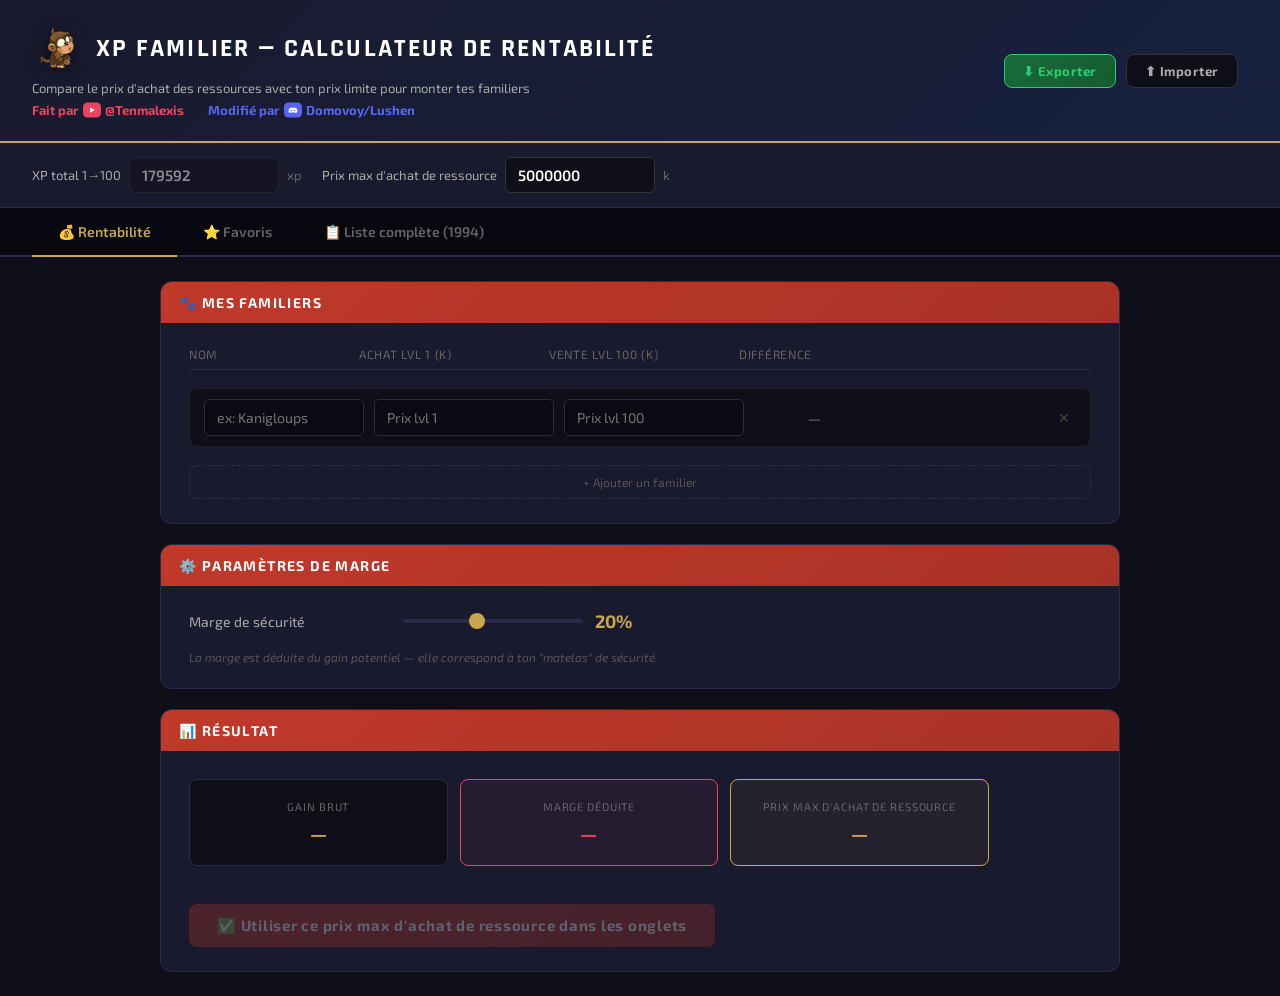
==== index.html @ 4c28dc59 "Petit ajustement visuel et de refactoriation" ====
<!DOCTYPE html>
<!-- saved from url=(0056)file:///C:/Users/adtg6/Downloads/XP_Familier_Tool_4.html -->
<html lang="fr"><head><meta http-equiv="Content-Type" content="text/html; charset=UTF-8">

<link href="https://fonts.googleapis.com/css2?family=Rajdhani:wght@600;700&family=Exo+2:wght@400;600;700&display=swap" rel="stylesheet">
<meta name="viewport" content="width=device-width, initial-scale=1.0">
<title>XP Familier — Tenmalexis</title>
<link rel="stylesheet" href="style.css">
<script src="script.js"></script>
</head>
<body>

<div class="header-wrap">
<div class="header">
  <div class="header-text">
    <h1 style="display:flex;align-items:center;gap:12px"><img src="[data-uri]" style="height:52px;width:52px;object-fit:contain;filter:drop-shadow(0 2px 8px rgba(0,0,0,0.6))"> XP FAMILIER — CALCULATEUR DE RENTABILITÉ</h1>
    <p>Compare le prix d'achat des ressources avec ton prix limite pour monter tes familiers</p>
    <a href="https://www.youtube.com/@Tenmalexis" class="yt-link" target="_blank">Fait par
      <svg class="yt-icon" viewBox="0 0 24 20">
        <rect width="24" height="20" rx="6"/>
        <path d="M9.5 6.5L15.5 10L9.5 13.5V6.5Z" fill="white"/>
      </svg> @Tenmalexis</a>
    <a href="https://discord.com/users/175361773422116864" class="discord-link" target="_blank">Modifié par 

      <svg class="discord-icon" viewBox="0 0 24 20">
        <rect width="24" height="20" rx="6"/>
        <path d="M16.5 7.5C15.5 7 14.5 6.7 13.5 6.6L13.3 7.1C12.4 6.9 11.6 6.9 10.7 7.1L10.5 6.6C9.5 6.7 8.5 7 7.5 7.5C6.2 9.3 6 11 6.1 12.6C7 13.3 7.9 13.7 8.8 14L9.2 13.4C8.7 13.2 8.2 12.9 7.8 12.6C7.9 12.6 8 12.7 8.1 12.7C10.3 13.7 13.7 13.7 15.9 12.7C16 12.7 16.1 12.6 16.2 12.6C15.8 12.9 15.3 13.2 14.8 13.4L15.2 14C16.1 13.7 17 13.3 17.9 12.6C18.1 10.8 17.6 9.1 16.5 7.5Z" fill="white"/>
        <circle cx="10" cy="10.5" r="1"/>
        <circle cx="14" cy="10.5" r="1"/>
      </svg> Domovoy/Lushen</a>
  </div>
  <div class="save-bar" style="margin-left:auto">
    <button class="save-btn export" onclick="exportSave()">⬇ Exporter</button>
    <label class="save-btn import" style="cursor:pointer">
      ⬆ Importer
      <input type="file" id="import-file" accept=".json" style="display:none" onchange="importSave(this)">
    </label>
    <span class="save-label" id="save-label"></span>
  </div>
</div>
</div>

<div class="params-wrap"><div class="params">
  <div class="param-group">
    <label>XP total 1→100</label>
    <input type="number" id="xp-total" value="179592" readonly="" style="opacity:0.5;cursor:not-allowed">
    <span class="param-unit">xp</span>
  </div>
  <div class="param-group">
    <label>Prix max d'achat de ressource</label>
    <input type="number" id="budget" value="5000000" oninput="recalc()">
    <span class="param-unit">k</span>
  </div>
</div></div>

<div style="background:#080810;border-bottom:2px solid #2a2a4a">
  <div class="tabs" style="max-width:1600px;margin:0 auto;padding:0 32px">
    <div class="tab active" onclick="switchTab('rentabilite')">💰 Rentabilité</div>
    <div class="tab" onclick="switchTab('favoris')">⭐ Favoris</div>
    <div class="tab" onclick="switchTab('liste')">📋 Liste complète (1994)</div>
  </div>
</div>

<div class="content">

  <!-- ONGLET RENTABILITE -->
  <div class="tab-panel active" id="panel-rentabilite">
    <div class="rent-panel">
      <div class="rent-card">
        <div class="rent-card-title">🐾 Mes familiers</div>
        <div class="rent-body">
          <div style="display:grid;grid-template-columns:160px 180px 180px 120px 1fr auto;gap:10px;padding:0 0 8px;border-bottom:1px solid #2a2a4a;font-size:12px;color:#666;text-transform:uppercase;letter-spacing:0.06em">
            <span>Nom</span><span>Achat lvl 1 (k)</span><span>Vente lvl 100 (k)</span><span>Différence</span><span></span><span></span>
          </div>
          <div class="familier-rows" id="familier-rows"></div>
          <button class="add-row-btn" onclick="addFamilierRow()">+ Ajouter un familier</button>
        </div>
      </div>

      <div class="rent-card">
        <div class="rent-card-title">⚙️ Paramètres de marge</div>
        <div class="rent-body">
          <div class="rent-row">
            <label>Marge de sécurité</label>
            <div class="marge-slider-wrap">
              <input type="range" class="marge-slider" id="marge-slider" min="0" max="50" value="20" oninput="updateMarge(this.value)">
              <span class="marge-val" id="marge-val">20%</span>
            </div>
          </div>
          <div class="rent-info">La marge est déduite du gain potentiel — elle correspond à ton "matelas" de sécurité.</div>
        </div>
      </div>

      <div class="rent-card">
        <div class="rent-card-title">📊 Résultat <span id="avg-badge" style="display:none;font-size:11px;font-weight:400;background:rgba(0,0,0,0.3);padding:2px 10px;border-radius:10px;letter-spacing:0;margin-left:8px;color:#e8c97a"></span></div>
        <div class="rent-body">
          <div class="rent-result-grid" id="rent-result-grid">
            <div class="rent-result-box">
              <div class="rrb-label">Gain brut</div>
              <div class="rrb-value gold" id="res-gain-brut">—</div>
            </div>
            <div class="rent-result-box red">
              <div class="rrb-label">Marge déduite</div>
              <div class="rrb-value red" id="res-marge">—</div>
            </div>
            <div class="rent-result-box highlight">
              <div class="rrb-label">Prix max d'achat de ressource</div>
              <div class="rrb-value gold" id="res-prix-ref">—</div>
            </div>

          </div>
          <div style="margin-top:12px;display:flex;align-items:center;gap:14px;flex-wrap:wrap">
            <button class="rent-apply-btn" id="apply-btn" onclick="applyPrixRef()" disabled>
              ✅ Utiliser ce prix max d'achat de ressource dans les onglets
            </button>
            <span class="rent-info" id="apply-info"></span>
          </div>
        </div>
      </div>

    </div>
  </div>

  <div id="panel-resource">
    <!-- ONGLET FAVORIS -->
    <div class="tab-panel" id="panel-favoris">
      <div class="fav-panel-controls">
        <select class="search-bar" id="fav-sort" onchange="renderFavoris()" style="background:#0f0f1a;border:1px solid #333;border-radius:6px;padding:8px 10px;font-size:12px;color:#fff;font-family:'Exo 2',sans-serif;cursor:pointer">
          <option value="nom">Nom A→Z</option>
          <option value="xp-desc">XP décroissant</option>
          <option value="xp-asc">XP croissant</option>
          <option value="prix-desc">Prix limite décroissant</option>
          <option value="prix-asc">Prix limite croissant</option>
        </select>
        <span class="fav-count" id="fav-count"></span>
      </div>
    </div>

    <!-- ONGLET LISTE COMPLÈTE -->
    <div class="tab-panel" id="panel-liste">
      <div class="search-bar">
        <input type="text" id="search" placeholder="Rechercher une ressource..." oninput="filterList()">
        <select id="filter-sort" onchange="filterList()">
          <option value="xp-desc">XP décroissant</option>
          <option value="xp-asc">XP croissant</option>
          <option value="prix-asc">Prix limite croissant</option>
          <option value="prix-desc">Prix limite décroissant</option>
          <option value="nom">Nom A→Z</option>
        </select>
        <span class="count-badge" id="count-badge"></span>
      </div>
    </div>
    
    <!-- LISTE RESSOURCES -->
    <div class="table-wrap tab-panel" id="panel-header" style="max-width:900px">
      <table class="big-table" id="big-table">
        <thead>
          <tr>
            <th style="width:36px;text-align:center"></th>
            <th style="text-align:left">Ressource</th>
            <th style="text-align:right">XP</th>
            <th style="text-align:right">Qté totale</th>
            <th style="text-align:right">Prix limite /u (k)</th>
          </tr>
        </thead>
        <tbody id="big-tbody">
        </tbody>
      </table>
    </div>
  </div>
</div>

<script>
loadState();
//recalc();
</script>

</body></html>
---- style.css ----
:root{
  --gold:#c9a84c;--gold2:#e8c97a;--red:#e94560;
  --dark:#080810;--dark2:#0f0f1a;--dark3:#1a1a2e;
  --green:#2ecc71;--orange:#f39c12;--discord:#5865F2;
}
*{box-sizing:border-box;margin:0;padding:0}
body{font-family:'Exo 2',sans-serif;background:var(--dark2);color:#e0e0e0;min-height:100vh}

/* HEADER */
.header-wrap{background:linear-gradient(135deg,#1a1a2e,#16213e);border-bottom:2px solid var(--gold)}
.header{padding:22px 32px;margin:0 auto;max-width:1600px;width:100%;display:flex;align-items:center;gap:16px}
.header-text h1{font-family:'Rajdhani',sans-serif;font-size:26px;color:#fff;margin-bottom:6px;letter-spacing:0.08em;font-weight:700}
.header-text p{font-size:13px;color:#aaa}
.yt-link{font-size:13px;color:var(--red);text-decoration:none;display:inline-flex;align-items:center;gap:4px;font-weight:700;margin-top:5px;margin-right: 20px;}
.yt-icon {width: 18px;height: 18px;fill: var(--red);}
.discord-icon {width: 18px;height: 18px;fill: var(--discord);}
.discord-link{font-size:13px;color:var(--discord);text-decoration:none;display:inline-flex;align-items:center;gap:4px;font-weight:700;margin-top:5px}

/* PARAMS */
.params-wrap{background:var(--dark3);border-bottom:1px solid #2a2a4a}
.params{max-width:1600px;margin:0 auto;width:100%;padding:14px 32px;display:flex;gap:20px;flex-wrap:wrap;align-items:center}
.param-group{display:flex;align-items:center;gap:8px}
.param-group label{font-size:13px;color:#aaa;white-space:nowrap}
.param-group input{background:#0f0f1a;border:1px solid #333;border-radius:6px;padding:8px 12px;font-size:15px;color:#fff;width:150px;font-family:'Exo 2',sans-serif;font-weight:600}
.param-group input:focus{outline:none;border-color:var(--gold)}
.param-unit{font-size:13px;color:#666}

/* TABS */
.tabs{display:flex;padding:0}
.tab{padding:15px 26px;font-size:14px;font-weight:600;cursor:pointer;color:#666;border-bottom:2px solid transparent;margin-bottom:-2px;transition:all 0.2s}
.tab.active{color:var(--gold);border-bottom-color:var(--gold)}
.tab:hover:not(.active){color:#aaa}

/* CONTENT */
.content{padding:24px 32px;max-width:1600px;margin:0 auto;width:100%}
.tab-panel{display:none}
.tab-panel.active{display:block}

/* ZONES */
.zones-grid{column-count:4;column-gap:16px}
.zone-card{background:var(--dark3);border:1px solid #2a2a4a;border-radius:12px;overflow:hidden;transition:border-color 0.2s,box-shadow 0.2s;break-inside:avoid;margin-bottom:16px}
.zone-card:hover{border-color:#c0392b;box-shadow:0 4px 20px rgba(192,57,43,0.15)}
.zone-title{background:linear-gradient(135deg,#c0392b,#a93226);padding:10px 16px;font-size:13px;font-weight:700;color:#fff;letter-spacing:0.1em;text-transform:uppercase}
.zone-table{width:100%;border-collapse:collapse;font-size:13px}
.zone-table th{background:#0d1117;color:#aaa;padding:9px 12px;text-align:left;font-size:11px;font-weight:700;letter-spacing:0.05em}
.zone-table th:not(:first-child){text-align:right}
.zone-table td{padding:9px 12px;border-bottom:1px solid #1e1e35;vertical-align:middle}
.zone-table td:not(:first-child){text-align:right}
.zone-table tr:last-child td{border-bottom:none}
.zone-table tr:hover td{background:#1a2030}
.prix-cell{font-weight:700}
.prix-ok{color:var(--green)}
.prix-ko{color:var(--red)}
.prix-na{color:#666}
.hdv-input{background:#0f0f1a;border:1px solid #333;border-radius:4px;padding:4px 8px;font-size:12px;color:#fff;width:90px;text-align:right;font-family:'Exo 2',sans-serif}
.hdv-input:focus{outline:none;border-color:var(--gold)}

/* LISTE COMPLETE */
.search-bar{display:flex;gap:10px;margin-bottom:14px;align-items:center;flex-wrap:wrap}
.search-bar input[type=text]{background:#0f0f1a;border:1px solid #333;border-radius:6px;padding:9px 14px;font-size:14px;color:#fff;width:280px;font-family:'Exo 2',sans-serif}
.search-bar input[type=text]:focus{outline:none;border-color:var(--gold)}
.search-bar select{background:#0f0f1a;border:1px solid #333;border-radius:6px;padding:9px 12px;font-size:14px;color:#fff;font-family:'Exo 2',sans-serif;cursor:pointer}
.count-badge{font-size:14px;color:#666;margin-left:auto}

.big-table{width:100%;border-collapse:collapse;font-size:15px}
.big-table th{background:#0d1117;color:#aaa;padding:10px 14px;text-align:left;font-size:12px;font-weight:700;cursor:pointer;user-select:none;white-space:nowrap;position:sticky;top:0;z-index:1}
.big-table th:hover{color:#fff}
.big-table th:not(:first-child){text-align:right}
.big-table th.sorted{color:var(--gold)}
.big-table td{padding:10px 14px;border-bottom:1px solid #1e1e35;vertical-align:middle}
.big-table td:not(:first-child){text-align:right}
.big-table tr:hover td{background:#1a2030}

.table-wrap{max-height:65vh;overflow-y:auto;border-radius:8px;border:1px solid #2a2a4a}
.table-wrap::-webkit-scrollbar{width:6px}
.table-wrap::-webkit-scrollbar-track{background:#0f0f1a}
.table-wrap::-webkit-scrollbar-thumb{background:#333;border-radius:3px}

.badge{display:inline-block;font-size:10px;padding:2px 7px;border-radius:3px;font-weight:700}
.badge-green{background:rgba(46,204,113,0.15);color:var(--green)}
.badge-red{background:rgba(233,69,96,0.15);color:var(--red)}
.badge-gray{background:rgba(100,100,100,0.15);color:#666}

/* ===== RESPONSIVE MOBILE / TABLET ===== */
@media(max-width:768px){
  .header{padding:16px 16px}
  .header-text h1{font-size:16px}
  .header-text p{font-size:11px}
  .params{padding:10px 16px;gap:12px}
  .param-group input{width:110px;font-size:13px}
  .content{padding:14px 16px}

  /* Tabs scroll horizontal */
  .tabs{overflow-x:auto;white-space:nowrap;-webkit-overflow-scrolling:touch}
  .tab{padding:12px 16px;font-size:13px}

  /* Rentabilité */
  .rent-panel{max-width:100%;margin:0}
  .rent-body{padding:14px 16px;gap:14px}
  .rent-card-title{font-size:13px;padding:10px 14px}
  .familier-row{grid-template-columns:1fr 1fr;grid-template-rows:auto auto;gap:8px;padding:10px 12px}
  .familier-row input{font-size:13px;padding:8px 10px}
  .familier-row .diff{font-size:14px;grid-column:1/3;text-align:left}
  .familier-row .del-btn-wrap{grid-column:2;display:flex;justify-content:flex-end}
  .del-btn{padding:4px 8px}
  div[style*="grid-template-columns:160px 180px"]{display:none}
  .rent-result-grid{grid-template-columns:1fr 1fr;gap:10px}
  .rent-result-box{padding:14px 10px}
  .rrb-value{font-size:17px}
  .rent-row{flex-direction:column;align-items:flex-start;gap:8px}
  .rent-row label{min-width:unset}
  .marge-slider{width:100%;max-width:280px}
  .marge-val{font-size:16px}
  .rent-apply-btn{width:100%;font-size:14px;padding:12px 16px}

  /* Zones */
  .zones-grid{column-count:1}

  /* Liste */
  .search-bar{flex-direction:column;align-items:stretch}
  .search-bar input[type=text]{width:100%}
  .big-table{font-size:12px}
  .big-table th,.big-table td{padding:7px 8px}
}

@media(min-width:769px) and (max-width:1024px){
  .header{padding:18px 20px}
  .content{padding:16px 20px}
  .params{padding:12px 20px}
  .rent-panel{max-width:100%}
  .rent-result-grid{grid-template-columns:repeat(3,1fr)}
  .familier-row{grid-template-columns:140px 160px 160px 110px 1fr auto}
  .familier-row input{font-size:13px}
  .zones-grid{column-count:2}
}

@media(min-width:1025px) and (max-width:1280px){
  .zones-grid{column-count:3}
}

/* RENTABILITE */
.rent-panel{display:flex;flex-direction:column;gap:20px;max-width:960px;margin:0 auto}
.rent-card{background:var(--dark3);border:1px solid #2a2a4a;border-radius:12px;overflow:hidden}
.rent-card-title{background:linear-gradient(135deg,#c0392b,#a93226);padding:12px 18px;font-size:14px;font-weight:700;color:#fff;letter-spacing:0.1em;text-transform:uppercase;display:flex;align-items:center;gap:8px}
.rent-body{padding:24px 28px;display:flex;flex-direction:column;gap:18px}
.rent-row{display:flex;align-items:center;gap:14px;flex-wrap:wrap}
.rent-row label{font-size:14px;color:#aaa;white-space:nowrap;min-width:200px}
.rent-input{background:#0f0f1a;border:1px solid #333;border-radius:6px;padding:9px 14px;font-size:14px;color:#fff;width:200px;font-family:'Exo 2',sans-serif;transition:border-color 0.2s}
.rent-input:focus{outline:none;border-color:var(--gold)}
.rent-unit{font-size:11px;color:#666}
.rent-sep{height:1px;background:#2a2a4a;margin:4px 0}
.rent-result-grid{display:grid;grid-template-columns:repeat(3,1fr);gap:12px;margin-top:4px;max-width:800px}
.rent-result-box{background:#0f0f1a;border:1px solid #2a2a4a;border-radius:8px;padding:20px 16px;text-align:center}
.rent-result-box.highlight{border-color:var(--gold);background:rgba(201,168,76,0.06)}
.rent-result-box.red{border-color:var(--red);background:rgba(233,69,96,0.06)}
.rent-result-box.green{border-color:var(--green);background:rgba(46,204,113,0.06)}
.rrb-label{font-size:11px;color:#666;text-transform:uppercase;letter-spacing:0.08em;margin-bottom:8px}
.rrb-value{font-size:20px;font-weight:700;color:#e0e0e0}
.rrb-value.gold{color:var(--gold)}
.rrb-value.green{color:var(--green)}
.rrb-value.red{color:var(--red)}
.rent-apply-btn{margin-top:8px;padding:12px 28px;background:linear-gradient(135deg,#c0392b,#a93226);border:none;border-radius:8px;color:#fff;font-size:15px;font-weight:700;cursor:pointer;font-family:'Exo 2',sans-serif;letter-spacing:0.05em;transition:opacity 0.2s}
.rent-apply-btn:hover{opacity:0.85}
.rent-apply-btn:disabled{opacity:0.3;cursor:not-allowed}
.rent-info{font-size:12px;color:#555;font-style:italic}
.familier-rows{display:flex;flex-direction:column;gap:10px}
.familier-row{display:grid;grid-template-columns:160px 180px 180px 120px 1fr auto;gap:10px;align-items:center;background:#0f0f1a;border:1px solid #222;border-radius:8px;padding:10px 14px}
.familier-row input{background:#0a0a14;border:1px solid #2a2a4a;border-radius:5px;padding:9px 12px;font-size:14px;color:#fff;font-family:'Exo 2',sans-serif;width:100%}
.familier-row input:focus{outline:none;border-color:var(--gold)}
.familier-row .diff{font-size:15px;font-weight:700;text-align:center}
.familier-row .diff.pos{color:var(--green)}
.familier-row .diff.neg{color:var(--red)}
.familier-row .diff.neu{color:#555}
.add-row-btn{background:none;border:1px dashed #333;border-radius:8px;padding:9px;color:#555;font-size:12px;cursor:pointer;font-family:'Exo 2',sans-serif;transition:all 0.2s;width:100%;text-align:center}
.add-row-btn:hover{border-color:var(--gold);color:var(--gold)}
.del-btn{background:none;border:none;color:#444;cursor:pointer;font-size:14px;padding:2px 6px;transition:color 0.2s}
.del-btn:hover{color:var(--red)}
.marge-slider-wrap{display:flex;align-items:center;gap:12px}
.marge-slider{appearance:none;-webkit-appearance:none;height:4px;border-radius:2px;background:#2a2a4a;outline:none;width:180px;cursor:pointer}
.marge-slider::-webkit-slider-thumb{appearance:none;-webkit-appearance:none;width:16px;height:16px;border-radius:50%;background:var(--gold);cursor:pointer}
.marge-val{font-size:18px;font-weight:700;color:var(--gold);min-width:40px}

/* FAVORIS */
.fav-btn{background:none;border:none;cursor:pointer;font-size:16px;padding:0 4px;line-height:1;transition:transform 0.15s;color:#444}
.fav-btn:hover{transform:scale(1.3)}
.fav-btn.active{color:#f4b400}
.fav-panel-controls{display:flex;gap:10px;align-items:center;flex-wrap:wrap}
.fav-empty{text-align:center;padding:60px 20px;color:#444;font-size:14px}
.fav-empty span{font-size:32px;display:block;margin-bottom:10px}
.fav-count{font-size:14px;color:#666;margin-left:auto}

/* SAVE / LOAD */
.save-bar{display:flex;align-items:center;gap:10px;flex-wrap:wrap}
.save-btn{display:inline-flex;align-items:center;gap:7px;padding:8px 18px;border-radius:8px;font-size:13px;font-weight:700;cursor:pointer;font-family:'Exo 2',sans-serif;letter-spacing:0.04em;transition:all 0.2s;border:none}
.save-btn.export{background:linear-gradient(135deg,#1a6b3a,#145c30);color:#2ecc71;border:1px solid #2ecc71}
.save-btn.export:hover{background:linear-gradient(135deg,#1e7f45,#1a6b3a)}
.save-btn.import{background:#0f0f1a;color:#aaa;border:1px solid #333}
.save-btn.import:hover{border-color:var(--gold);color:var(--gold)}
.save-label{font-size:11px;color:#444;font-style:italic}
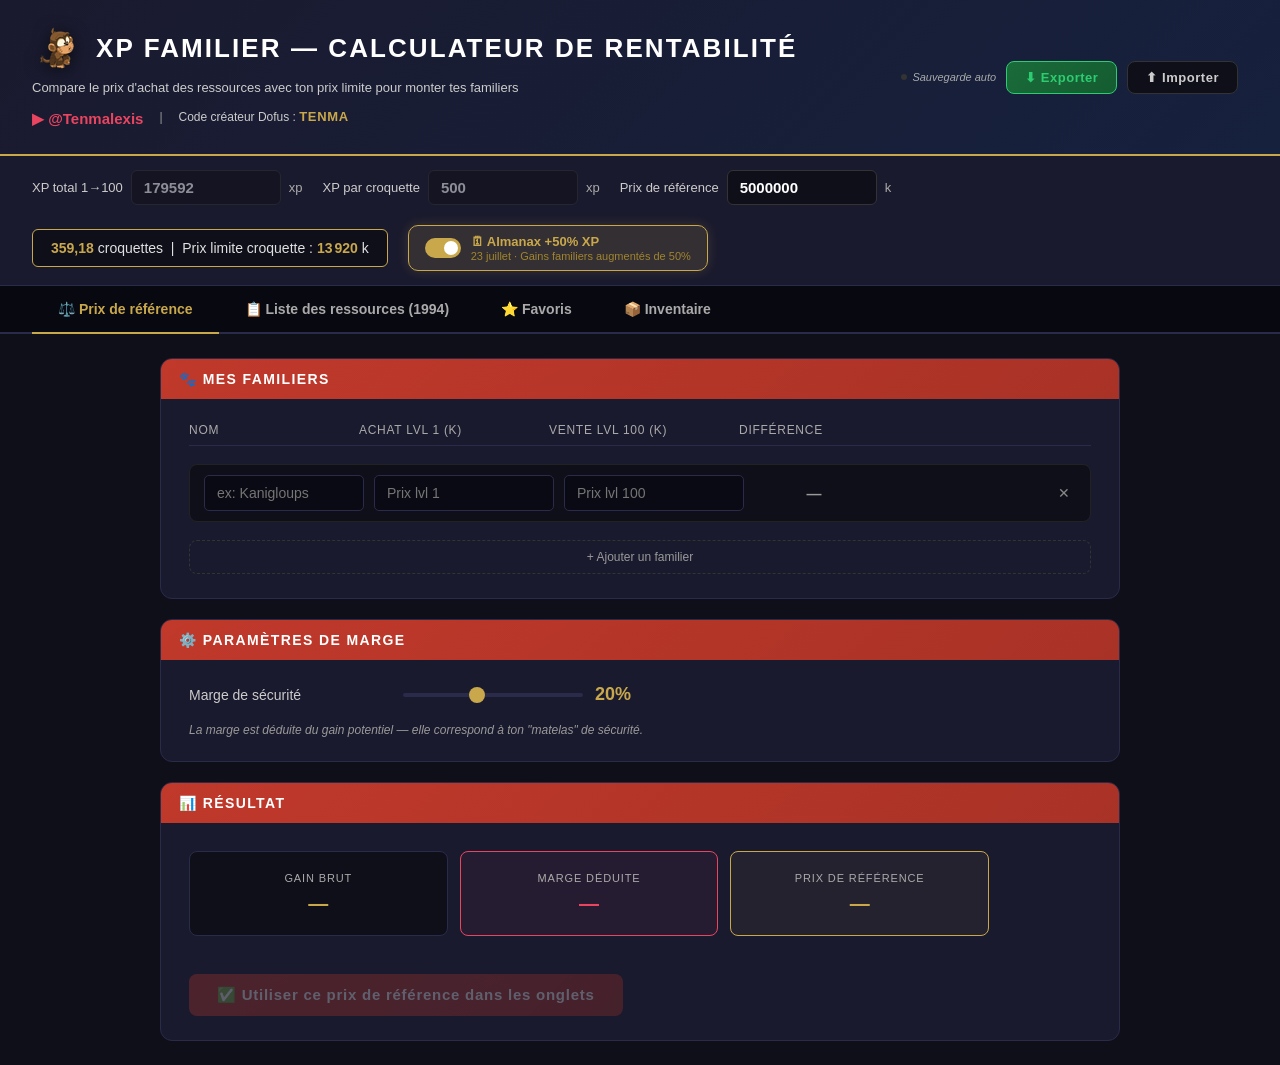
==== commit f8509ea3: "Update index.html" ====
--- a/index.html
+++ b/index.html
@@ -1,12 +1,251 @@
 <!DOCTYPE html>
-<!-- saved from url=(0056)file:///C:/Users/adtg6/Downloads/XP_Familier_Tool_4.html -->
-<html lang="fr"><head><meta http-equiv="Content-Type" content="text/html; charset=UTF-8">
+<!-- saved from url=(0117)file:///C:/Users/ACHAT/Downloads/XP_Familier___Tenmalexis%20(11).html#%7B%22favs%22%3A%5B%22Bidoche%20Goutue%22%5D%7D -->
+<html lang="fr"><head><meta http-equiv="Content-Type" content="text/html; charset=UTF-8"><script src="chrome-extension://cpmkedoipcpimgecpmgpldfpohjplkpp/gt-window-provider-hedera.js"></script>
 
-<link href="https://fonts.googleapis.com/css2?family=Rajdhani:wght@600;700&family=Exo+2:wght@400;600;700&display=swap" rel="stylesheet">
-<meta name="viewport" content="width=device-width, initial-scale=1.0">
-<title>XP Familier — Tenmalexis</title>
-<link rel="stylesheet" href="style.css">
-<script src="script.js"></script>
+<link href="./XP_Familier___Tenmalexis (11).html#3A5D%7D_files/css2" rel="stylesheet">
+<style>
+:root{
+  --gold:#c9a84c;--gold2:#e8c97a;--red:#e94560;
+  --dark:#080810;--dark2:#0f0f1a;--dark3:#1a1a2e;
+  --green:#2ecc71;--orange:#f39c12;
+}
+*{box-sizing:border-box;margin:0;padding:0}
+body{font-family:'Exo 2',sans-serif;background:var(--dark2);color:#e0e0e0;min-height:100vh}
+
+/* HEADER */
+.header-wrap{background:linear-gradient(135deg,#1a1a2e,#16213e);border-bottom:2px solid var(--gold)}
+.header{padding:22px 32px;margin:0 auto;max-width:1600px;width:100%;display:flex;align-items:center;gap:16px}
+.header-text h1{font-family:'Rajdhani',sans-serif;font-size:26px;color:#fff;margin-bottom:6px;letter-spacing:0.08em;font-weight:700}
+.header-text p{font-size:13px;color:#ccc}
+.yt-link{font-size:13px;color:var(--red);text-decoration:none;display:inline-flex;align-items:center;gap:4px;font-weight:700;margin-top:5px}
+
+/* PARAMS */
+.params-wrap{background:var(--dark3);border-bottom:1px solid #2a2a4a}
+.params{max-width:1600px;margin:0 auto;width:100%;padding:14px 32px;display:flex;gap:20px;flex-wrap:wrap;align-items:center}
+.param-group{display:flex;align-items:center;gap:8px}
+.param-group label{font-size:13px;color:#ccc;white-space:nowrap}
+.param-group input{background:#0f0f1a;border:1px solid #333;border-radius:6px;padding:8px 12px;font-size:15px;color:#fff;width:150px;font-family:'Exo 2',sans-serif;font-weight:600}
+.param-group input:focus{outline:none;border-color:var(--gold)}
+.param-unit{font-size:13px;color:#aaa}
+.param-result{background:#0f0f1a;border:1px solid var(--gold);border-radius:6px;padding:10px 18px;font-size:14px}
+.param-result span{color:var(--gold);font-weight:700}
+
+/* TABS */
+.tabs{display:flex;padding:0}
+.tab{padding:15px 26px;font-size:14px;font-weight:600;cursor:pointer;color:#aaa;border-bottom:2px solid transparent;margin-bottom:-2px;transition:all 0.2s}
+.tab.active{color:var(--gold);border-bottom-color:var(--gold)}
+.tab:hover:not(.active){color:#ccc}
+
+/* CONTENT */
+.content{padding:24px 32px;max-width:1600px;margin:0 auto;width:100%}
+.tab-panel{display:none}
+.tab-panel.active{display:block}
+
+/* ZONES */
+.zones-grid{column-count:4;column-gap:16px}
+.zone-card{background:var(--dark3);border:1px solid #2a2a4a;border-radius:12px;overflow:hidden;transition:border-color 0.2s,box-shadow 0.2s;break-inside:avoid;margin-bottom:16px}
+.zone-card:hover{border-color:#c0392b;box-shadow:0 4px 20px rgba(192,57,43,0.15)}
+.zone-title{background:linear-gradient(135deg,#c0392b,#a93226);padding:10px 16px;font-size:13px;font-weight:700;color:#fff;letter-spacing:0.1em;text-transform:uppercase}
+.zone-table{width:100%;border-collapse:collapse;font-size:13px}
+.zone-table th{background:#0d1117;color:#ccc;padding:9px 12px;text-align:left;font-size:11px;font-weight:700;letter-spacing:0.05em}
+.zone-table th:not(:first-child){text-align:right}
+.zone-table td{padding:9px 12px;border-bottom:1px solid #1e1e35;vertical-align:middle}
+.zone-table td:not(:first-child){text-align:right}
+.zone-table tr:last-child td{border-bottom:none}
+.zone-table tr:hover td{background:#1a2030}
+.prix-cell{font-weight:700}
+.prix-ok{color:var(--green)}
+.prix-ko{color:var(--red)}
+.prix-na{color:#aaa}
+.hdv-input{background:#0f0f1a;border:1px solid #333;border-radius:4px;padding:4px 8px;font-size:12px;color:#fff;width:90px;text-align:right;font-family:'Exo 2',sans-serif}
+.hdv-input:focus{outline:none;border-color:var(--gold)}
+
+/* LISTE COMPLETE */
+.search-bar{display:flex;gap:10px;margin-bottom:14px;align-items:center;flex-wrap:wrap}
+.search-bar input[type=text]{background:#0f0f1a;border:1px solid #333;border-radius:6px;padding:9px 14px;font-size:14px;color:#fff;width:280px;font-family:'Exo 2',sans-serif}
+.search-bar input[type=text]:focus{outline:none;border-color:var(--gold)}
+.search-bar select{background:#0f0f1a;border:1px solid #333;border-radius:6px;padding:9px 12px;font-size:14px;color:#fff;font-family:'Exo 2',sans-serif;cursor:pointer}
+.count-badge{font-size:14px;color:#aaa;margin-left:auto}
+
+.big-table{width:100%;border-collapse:collapse;font-size:15px}
+.big-table th{background:#0d1117;color:#ccc;padding:10px 14px;text-align:left;font-size:12px;font-weight:700;cursor:pointer;user-select:none;white-space:nowrap;position:sticky;top:0;z-index:1}
+.big-table th:hover{color:#fff}
+.big-table th:not(:first-child){text-align:right}.big-table th:nth-child(2){text-align:left}
+.big-table th.sorted{color:var(--gold)}
+.big-table td{padding:10px 14px;border-bottom:1px solid #1e1e35;vertical-align:middle}
+.big-table td:not(:first-child){text-align:right}.big-table td:nth-child(2){text-align:left}
+.big-table tr:hover td{background:#1a2030}
+
+.table-wrap{max-height:65vh;overflow-y:auto;border-radius:8px;border:1px solid #2a2a4a}
+.table-wrap::-webkit-scrollbar{width:6px}
+.table-wrap::-webkit-scrollbar-track{background:#0f0f1a}
+.table-wrap::-webkit-scrollbar-thumb{background:#333;border-radius:3px}
+
+.badge{display:inline-block;font-size:10px;padding:2px 7px;border-radius:3px;font-weight:700}
+.badge-green{background:rgba(46,204,113,0.15);color:var(--green)}
+.badge-red{background:rgba(233,69,96,0.15);color:var(--red)}
+.badge-gray{background:rgba(100,100,100,0.15);color:#aaa}
+
+
+/* ===== RESPONSIVE MOBILE / TABLET ===== */
+@media(max-width:768px){
+  .header{padding:16px 16px}
+  .header-text h1{font-size:16px}
+  .header-text p{font-size:11px}
+  .params{padding:10px 16px;gap:12px}
+  .param-group input{width:110px;font-size:13px}
+  .param-result{font-size:12px;padding:8px 12px}
+  .content{padding:14px 16px}
+
+  /* Tabs scroll horizontal */
+  .tabs{overflow-x:auto;white-space:nowrap;-webkit-overflow-scrolling:touch}
+  .tab{padding:12px 16px;font-size:13px}
+
+  /* Rentabilité */
+  .rent-panel{max-width:100%;margin:0}
+  .rent-body{padding:14px 16px;gap:14px}
+  .rent-card-title{font-size:13px;padding:10px 14px}
+  .familier-row{grid-template-columns:1fr 1fr;grid-template-rows:auto auto;gap:8px;padding:10px 12px}
+  .familier-row input{font-size:13px;padding:8px 10px}
+  .familier-row .diff{font-size:14px;grid-column:1/3;text-align:left}
+  .familier-row .del-btn-wrap{grid-column:2;display:flex;justify-content:flex-end}
+  .del-btn{padding:4px 8px}
+  div[style*="grid-template-columns:160px 180px"]{display:none}
+  .rent-result-grid{grid-template-columns:1fr 1fr;gap:10px}
+  .rent-result-box{padding:14px 10px}
+  .rrb-value{font-size:17px}
+  .rent-row{flex-direction:column;align-items:flex-start;gap:8px}
+  .rent-row label{min-width:unset}
+  .marge-slider{width:100%;max-width:280px}
+  .marge-val{font-size:16px}
+  .rent-apply-btn{width:100%;font-size:14px;padding:12px 16px}
+
+  /* Zones */
+  .zones-grid{column-count:1}
+
+  /* Liste */
+  .search-bar{flex-direction:column;align-items:stretch}
+  .search-bar input[type=text]{width:100%}
+  .big-table{font-size:12px}
+  .big-table th,.big-table td{padding:7px 8px}
+}
+
+@media(min-width:769px) and (max-width:1024px){
+  .header{padding:18px 20px}
+  .content{padding:16px 20px}
+  .params{padding:12px 20px}
+  .rent-panel{max-width:100%}
+  .rent-result-grid{grid-template-columns:repeat(3,1fr)}
+  .familier-row{grid-template-columns:140px 160px 160px 110px 1fr auto}
+  .familier-row input{font-size:13px}
+  .zones-grid{column-count:2}
+}
+
+@media(min-width:1025px) and (max-width:1280px){
+  .zones-grid{column-count:3}
+}
+
+/* RENTABILITE */
+.rent-panel{display:flex;flex-direction:column;gap:20px;max-width:960px;margin:0 auto}
+.rent-card{background:var(--dark3);border:1px solid #2a2a4a;border-radius:12px;overflow:hidden}
+.rent-card-title{background:linear-gradient(135deg,#c0392b,#a93226);padding:12px 18px;font-size:14px;font-weight:700;color:#fff;letter-spacing:0.1em;text-transform:uppercase;display:flex;align-items:center;gap:8px}
+.rent-body{padding:24px 28px;display:flex;flex-direction:column;gap:18px}
+.rent-row{display:flex;align-items:center;gap:14px;flex-wrap:wrap}
+.rent-row label{font-size:14px;color:#ccc;white-space:nowrap;min-width:200px}
+.rent-input{background:#0f0f1a;border:1px solid #333;border-radius:6px;padding:9px 14px;font-size:14px;color:#fff;width:200px;font-family:'Exo 2',sans-serif;transition:border-color 0.2s}
+.rent-input:focus{outline:none;border-color:var(--gold)}
+.rent-unit{font-size:11px;color:#aaa}
+.rent-sep{height:1px;background:#2a2a4a;margin:4px 0}
+.rent-result-grid{display:grid;grid-template-columns:repeat(3,1fr);gap:12px;margin-top:4px;max-width:800px}
+.rent-result-box{background:#0f0f1a;border:1px solid #2a2a4a;border-radius:8px;padding:20px 16px;text-align:center}
+.rent-result-box.highlight{border-color:var(--gold);background:rgba(201,168,76,0.06)}
+.rent-result-box.red{border-color:var(--red);background:rgba(233,69,96,0.06)}
+.rent-result-box.green{border-color:var(--green);background:rgba(46,204,113,0.06)}
+.rrb-label{font-size:11px;color:#aaa;text-transform:uppercase;letter-spacing:0.08em;margin-bottom:8px}
+.rrb-value{font-size:20px;font-weight:700;color:#e0e0e0}
+.rrb-value.gold{color:var(--gold)}
+.rrb-value.green{color:var(--green)}
+.rrb-value.red{color:var(--red)}
+.rent-apply-btn{margin-top:8px;padding:12px 28px;background:linear-gradient(135deg,#c0392b,#a93226);border:none;border-radius:8px;color:#fff;font-size:15px;font-weight:700;cursor:pointer;font-family:'Exo 2',sans-serif;letter-spacing:0.05em;transition:opacity 0.2s}
+.rent-apply-btn:hover{opacity:0.85}
+.rent-apply-btn:disabled{opacity:0.3;cursor:not-allowed}
+.rent-info{font-size:12px;color:#999;font-style:italic}
+.familier-rows{display:flex;flex-direction:column;gap:10px}
+.familier-row{display:grid;grid-template-columns:160px 180px 180px 120px 1fr auto;gap:10px;align-items:center;background:#0f0f1a;border:1px solid #222;border-radius:8px;padding:10px 14px}
+.familier-row input{background:#0a0a14;border:1px solid #2a2a4a;border-radius:5px;padding:9px 12px;font-size:14px;color:#fff;font-family:'Exo 2',sans-serif;width:100%}
+.familier-row input:focus{outline:none;border-color:var(--gold)}
+.familier-row .diff{font-size:15px;font-weight:700;text-align:center}
+.familier-row .diff.pos{color:var(--green)}
+.familier-row .diff.neg{color:var(--red)}
+.familier-row .diff.neu{color:#999}
+.add-row-btn{background:none;border:1px dashed #333;border-radius:8px;padding:9px;color:#999;font-size:12px;cursor:pointer;font-family:'Exo 2',sans-serif;transition:all 0.2s;width:100%;text-align:center}
+.add-row-btn:hover{border-color:var(--gold);color:var(--gold)}
+.del-btn{background:none;border:none;color:#888;cursor:pointer;font-size:14px;padding:2px 6px;transition:color 0.2s}
+.del-btn:hover{color:var(--red)}
+.marge-slider-wrap{display:flex;align-items:center;gap:12px}
+.marge-slider{-webkit-appearance:none;height:4px;border-radius:2px;background:#2a2a4a;outline:none;width:180px;cursor:pointer}
+.marge-slider::-webkit-slider-thumb{-webkit-appearance:none;width:16px;height:16px;border-radius:50%;background:var(--gold);cursor:pointer}
+.marge-val{font-size:18px;font-weight:700;color:var(--gold);min-width:40px}
+
+/* FAVORIS */
+.fav-btn{background:none;border:none;cursor:pointer;font-size:16px;padding:0 4px;line-height:1;transition:transform 0.15s;color:#888}
+.fav-btn:hover{transform:scale(1.3)}
+.fav-btn.active{color:#f4b400}
+.fav-panel-controls{display:flex;gap:10px;margin-bottom:16px;align-items:center;flex-wrap:wrap}
+.fav-empty{text-align:center;padding:60px 20px;color:#888;font-size:14px}
+.fav-empty span{font-size:32px;display:block;margin-bottom:10px}
+.fav-count{font-size:14px;color:#aaa;margin-left:auto}
+
+/* SAVE / LOAD */
+.save-bar{display:flex;align-items:center;gap:10px;flex-wrap:wrap}
+.save-btn{display:inline-flex;align-items:center;gap:7px;padding:8px 18px;border-radius:8px;font-size:13px;font-weight:700;cursor:pointer;font-family:'Exo 2',sans-serif;letter-spacing:0.04em;transition:all 0.2s;border:none}
+.save-btn.export{background:linear-gradient(135deg,#1a6b3a,#145c30);color:#2ecc71;border:1px solid #2ecc71}
+.save-btn.export:hover{background:linear-gradient(135deg,#1e7f45,#1a6b3a)}
+.save-btn.import{background:#0f0f1a;color:#ccc;border:1px solid #333}
+.save-btn.import:hover{border-color:var(--gold);color:var(--gold)}
+.save-label{font-size:11px;color:#888;font-style:italic}
+.autosave-dot{display:inline-flex;align-items:center;gap:5px;font-size:11px;color:#aaa;font-style:italic;transition:color 0.3s}
+.autosave-dot::before{content:'';display:inline-block;width:6px;height:6px;border-radius:50%;background:#333;transition:background 0.3s}
+.autosave-dot.saved{color:var(--green)}
+.autosave-dot.saved::before{background:var(--green)}
+.autosave-dot.saving{color:#f39c12}
+.autosave-dot.saving::before{background:#f39c12}
+
+/* ALMANAX TOGGLE */
+.almanax-toggle{display:inline-flex;align-items:center;gap:10px;background:linear-gradient(135deg,rgba(201,168,76,0.08),rgba(201,168,76,0.03));border:1px solid rgba(201,168,76,0.3);border-radius:10px;padding:8px 16px;cursor:pointer;transition:all 0.2s;user-select:none}
+.almanax-toggle:hover{border-color:var(--gold);background:rgba(201,168,76,0.12)}
+.almanax-toggle.active{border-color:var(--gold);background:rgba(201,168,76,0.15);box-shadow:0 0 12px rgba(201,168,76,0.2)}
+.almanax-toggle input[type=checkbox]{display:none}
+.almanax-switch{width:36px;height:20px;background:#2a2a4a;border-radius:10px;position:relative;transition:background 0.2s;flex-shrink:0}
+.almanax-switch::after{content:'';position:absolute;top:3px;left:3px;width:14px;height:14px;background:#555;border-radius:50%;transition:all 0.2s}
+.almanax-toggle.active .almanax-switch{background:var(--gold)}
+.almanax-toggle.active .almanax-switch::after{left:19px;background:#fff}
+.almanax-label{display:flex;flex-direction:column;gap:1px}
+.almanax-title{font-size:13px;font-weight:700;color:#ccc;transition:color 0.2s}
+.almanax-toggle.active .almanax-title{color:var(--gold)}
+.almanax-sub{font-size:11px;color:#bbb}
+.almanax-toggle.active .almanax-sub{color:#a08530}
+
+/* PLANIFICATION */
+.plan-panel{display:flex;flex-direction:column;gap:20px;max-width:1200px;margin:0 auto}
+.plan-row-header{display:grid;grid-template-columns:1.4fr 0.7fr 1.3fr 1.3fr 1.1fr 32px;gap:12px;padding:4px 17px 10px;border-bottom:1px solid #2a2a4a;font-size:11px;color:#ccc;text-transform:uppercase;letter-spacing:0.05em;margin-bottom:4px}
+.plan-row{display:grid;grid-template-columns:1.4fr 0.7fr 1.3fr 1.3fr 1.1fr 32px;gap:12px;align-items:center;background:#0f0f1a;border:1px solid #222;border-radius:8px;padding:12px 16px}
+.plan-row input{background:#0a0a14;border:1px solid #2a2a4a;border-radius:5px;padding:9px 12px;font-size:14px;color:#fff;font-family:'Exo 2',sans-serif;width:100%}
+.plan-row input:focus{outline:none;border-color:var(--gold)}
+.plan-result-grid{display:grid;grid-template-columns:repeat(4,1fr);gap:12px;margin-top:4px}
+.plan-result-box{background:#0f0f1a;border:1px solid #2a2a4a;border-radius:8px;padding:16px;text-align:center}
+.plan-result-box.green{border-color:var(--green);background:rgba(46,204,113,0.06)}
+.plan-result-box.red{border-color:var(--red);background:rgba(233,69,96,0.06)}
+.plan-result-box.gold{border-color:var(--gold);background:rgba(201,168,76,0.06)}
+@media(max-width:768px){
+  .plan-row{grid-template-columns:1fr 1fr;gap:8px;padding:10px 12px}
+  .plan-result-grid{grid-template-columns:1fr 1fr}
+  .almanax-toggle{width:100%}
+}
+@media(min-width:769px) and (max-width:1024px){
+  .plan-row{grid-template-columns:1.4fr 0.7fr 1.3fr 1.3fr 1.1fr 32px}
+}
+</style>
 </head>
 <body>
 
@@ -15,21 +254,14 @@
   <div class="header-text">
     <h1 style="display:flex;align-items:center;gap:12px"><img src="[data-uri]" style="height:52px;width:52px;object-fit:contain;filter:drop-shadow(0 2px 8px rgba(0,0,0,0.6))"> XP FAMILIER — CALCULATEUR DE RENTABILITÉ</h1>
     <p>Compare le prix d'achat des ressources avec ton prix limite pour monter tes familiers</p>
-    <a href="https://www.youtube.com/@Tenmalexis" class="yt-link" target="_blank">Fait par
-      <svg class="yt-icon" viewBox="0 0 24 20">
-        <rect width="24" height="20" rx="6"/>
-        <path d="M9.5 6.5L15.5 10L9.5 13.5V6.5Z" fill="white"/>
-      </svg> @Tenmalexis</a>
-    <a href="https://discord.com/users/175361773422116864" class="discord-link" target="_blank">Modifié par 
-
-      <svg class="discord-icon" viewBox="0 0 24 20">
-        <rect width="24" height="20" rx="6"/>
-        <path d="M16.5 7.5C15.5 7 14.5 6.7 13.5 6.6L13.3 7.1C12.4 6.9 11.6 6.9 10.7 7.1L10.5 6.6C9.5 6.7 8.5 7 7.5 7.5C6.2 9.3 6 11 6.1 12.6C7 13.3 7.9 13.7 8.8 14L9.2 13.4C8.7 13.2 8.2 12.9 7.8 12.6C7.9 12.6 8 12.7 8.1 12.7C10.3 13.7 13.7 13.7 15.9 12.7C16 12.7 16.1 12.6 16.2 12.6C15.8 12.9 15.3 13.2 14.8 13.4L15.2 14C16.1 13.7 17 13.3 17.9 12.6C18.1 10.8 17.6 9.1 16.5 7.5Z" fill="white"/>
-        <circle cx="10" cy="10.5" r="1"/>
-        <circle cx="14" cy="10.5" r="1"/>
-      </svg> Domovoy/Lushen</a>
+    <div style="display:flex;align-items:center;gap:16px;margin-top:6px;flex-wrap:wrap">
+      <a href="https://www.youtube.com/@Tenmalexis" class="yt-link" target="_blank" style="font-size:15px;padding:4px 0">▶ @Tenmalexis</a>
+      <span style="font-size:12px;color:#999">|</span>
+      <span style="font-size:12px;color:#ccc">Code créateur Dofus : <strong style="color:var(--gold);font-size:13px;letter-spacing:0.05em">TENMA</strong></span>
+    </div>
   </div>
   <div class="save-bar" style="margin-left:auto">
+    <span class="autosave-dot" id="autosave-dot">Sauvegarde auto</span>
     <button class="save-btn export" onclick="exportSave()">⬇ Exporter</button>
     <label class="save-btn import" style="cursor:pointer">
       ⬆ Importer
@@ -47,19 +279,33 @@
     <span class="param-unit">xp</span>
   </div>
   <div class="param-group">
-    <label>Prix max d'achat de ressource</label>
+    <label>XP par croquette</label>
+    <input type="number" id="xp-croquette" value="500" readonly="" style="opacity:0.5;cursor:not-allowed">
+    <span class="param-unit">xp</span>
+  </div>
+  <div class="param-group">
+    <label>Prix de référence</label>
     <input type="number" id="budget" value="5000000" oninput="recalc()">
     <span class="param-unit">k</span>
   </div>
+  <div class="param-result" id="param-summary">
+    <span id="nb-croq">359,18</span> croquettes &nbsp;|&nbsp; Prix limite croquette : <span id="prix-croq">8 352</span> k
+  </div>
+  <div class="almanax-toggle active" id="almanax-toggle" onclick="toggleAlmanax()">
+    <div class="almanax-switch"></div>
+    <div class="almanax-label">
+      <span class="almanax-title">🗓 Almanax +50% XP</span>
+      <span class="almanax-sub">23 juillet · Gains familiers augmentés de 50%</span>
+    </div>
+  </div>
 </div></div>
 
-<div style="background:#080810;border-bottom:2px solid #2a2a4a">
-  <div class="tabs" style="max-width:1600px;margin:0 auto;padding:0 32px">
-    <div class="tab active" onclick="switchTab('rentabilite')">💰 Rentabilité</div>
-    <div class="tab" onclick="switchTab('favoris')">⭐ Favoris</div>
-    <div class="tab" onclick="switchTab('liste')">📋 Liste complète (1994)</div>
-  </div>
-</div>
+<div style="background:#080810;border-bottom:2px solid #2a2a4a"><div class="tabs" style="max-width:1600px;margin:0 auto;padding:0 32px">
+  <div class="tab active" onclick="switchTab(&#39;rentabilite&#39;)">⚖️ Prix de référence</div>
+  <div class="tab" onclick="switchTab(&#39;liste&#39;)">📋 Liste des ressources (1994)</div>
+  <div class="tab" onclick="switchTab(&#39;favoris&#39;)">⭐ Favoris</div>
+  <div class="tab" onclick="switchTab(&#39;planification&#39;)">📦 Inventaire</div>
+</div></div>
 
 <div class="content">
 
@@ -69,11 +315,17 @@
       <div class="rent-card">
         <div class="rent-card-title">🐾 Mes familiers</div>
         <div class="rent-body">
-          <div style="display:grid;grid-template-columns:160px 180px 180px 120px 1fr auto;gap:10px;padding:0 0 8px;border-bottom:1px solid #2a2a4a;font-size:12px;color:#666;text-transform:uppercase;letter-spacing:0.06em">
+          <div style="display:grid;grid-template-columns:160px 180px 180px 120px 1fr auto;gap:10px;padding:0 0 8px;border-bottom:1px solid #2a2a4a;font-size:12px;color:#aaa;text-transform:uppercase;letter-spacing:0.06em">
             <span>Nom</span><span>Achat lvl 1 (k)</span><span>Vente lvl 100 (k)</span><span>Différence</span><span></span><span></span>
           </div>
-          <div class="familier-rows" id="familier-rows"></div>
-          <button class="add-row-btn" onclick="addFamilierRow()">+ Ajouter un familier</button>
+          <div class="familier-rows" id="familier-rows"><div class="familier-row" id="frow-1">
+    <input type="text" placeholder="ex: Kanigloups" value="" oninput="calcRent()">
+    <input type="number" placeholder="Prix lvl 1" value="" oninput="calcRent()" min="0">
+    <input type="number" placeholder="Prix lvl 100" value="" oninput="calcRent()" min="0">
+    <div class="diff neu" id="diff-1">—</div>
+    <span></span>
+    <button class="del-btn" onclick="delFamilierRow(1)" title="Supprimer">✕</button></div></div>
+          <button class="add-row-btn" type="button" onclick="addFamilierRow()">+ Ajouter un familier</button>
         </div>
       </div>
 
@@ -104,14 +356,14 @@
               <div class="rrb-value red" id="res-marge">—</div>
             </div>
             <div class="rent-result-box highlight">
-              <div class="rrb-label">Prix max d'achat de ressource</div>
+              <div class="rrb-label">Prix de référence</div>
               <div class="rrb-value gold" id="res-prix-ref">—</div>
             </div>
 
           </div>
           <div style="margin-top:12px;display:flex;align-items:center;gap:14px;flex-wrap:wrap">
-            <button class="rent-apply-btn" id="apply-btn" onclick="applyPrixRef()" disabled>
-              ✅ Utiliser ce prix max d'achat de ressource dans les onglets
+            <button class="rent-apply-btn" id="apply-btn" onclick="applyPrixRef()" disabled="">
+              ✅ Utiliser ce prix de référence dans les onglets
             </button>
             <span class="rent-info" id="apply-info"></span>
           </div>
@@ -121,58 +373,12642 @@
     </div>
   </div>
 
-  <div id="panel-resource">
-    <!-- ONGLET FAVORIS -->
-    <div class="tab-panel" id="panel-favoris">
-      <div class="fav-panel-controls">
-        <select class="search-bar" id="fav-sort" onchange="renderFavoris()" style="background:#0f0f1a;border:1px solid #333;border-radius:6px;padding:8px 10px;font-size:12px;color:#fff;font-family:'Exo 2',sans-serif;cursor:pointer">
-          <option value="nom">Nom A→Z</option>
-          <option value="xp-desc">XP décroissant</option>
-          <option value="xp-asc">XP croissant</option>
-          <option value="prix-desc">Prix limite décroissant</option>
-          <option value="prix-asc">Prix limite croissant</option>
-        </select>
-        <span class="fav-count" id="fav-count"></span>
+  <!-- ONGLET PLANIFICATION -->
+  <div class="tab-panel" id="panel-planification">
+    <div class="plan-panel">
+      <div class="rent-card">
+        <div class="rent-card-title">🐾 Suivi d'élevage</div>
+        <div class="rent-body">
+          <div class="plan-row-header">
+            <span>Familier</span>
+            <span>Qté</span>
+            <span>Prix achat (k)</span>
+            <span>Coût ressources (k)</span>
+            <span>Prix vente (k)</span>
+            <span></span>
+          </div>
+          <div class="familier-rows" id="plan-rows"><div class="plan-row" id="prow-1">
+    <input type="text" placeholder="ex: Kokulte" value="" oninput="calcPlan()">
+    <input type="number" placeholder="Qté" value="" oninput="calcPlan()" min="1">
+    <input type="number" placeholder="Prix achat" value="" oninput="calcPlan()" min="0">
+    <input type="number" placeholder="Coût ressources" value="" oninput="calcPlan()" min="0">
+    <input type="number" placeholder="Prix de vente" value="" oninput="calcPlan()" min="0">
+    <button class="del-btn" onclick="delPlanRow(1)" title="Supprimer">✕</button></div></div>
+          <button class="add-row-btn" type="button" onclick="try{addPlanRow();saveState();}catch(e){console.error(&#39;addPlanRow error:&#39;,e)}">+ Ajouter un familier</button>
+          <div class="rent-sep"></div>
+          <div class="plan-result-grid" id="plan-results">
+            <div class="plan-result-box">
+              <div class="rrb-label">Investissement total</div>
+              <div class="rrb-value" id="plan-invest">—</div>
+            </div>
+            <div class="plan-result-box">
+              <div class="rrb-label">Revenus totaux</div>
+              <div class="rrb-value" id="plan-revenu">—</div>
+            </div>
+            <div class="plan-result-box green">
+              <div class="rrb-label">Bénéfice net</div>
+              <div class="rrb-value" id="plan-benef">—</div>
+            </div>
+            <div class="plan-result-box gold">
+              <div class="rrb-label">Marge</div>
+              <div class="rrb-value" id="plan-marge">—</div>
+            </div>
+          </div>
+        </div>
       </div>
     </div>
+  </div>
 
-    <!-- ONGLET LISTE COMPLÈTE -->
-    <div class="tab-panel" id="panel-liste">
-      <div class="search-bar">
-        <input type="text" id="search" placeholder="Rechercher une ressource..." oninput="filterList()">
-        <select id="filter-sort" onchange="filterList()">
-          <option value="xp-desc">XP décroissant</option>
-          <option value="xp-asc">XP croissant</option>
-          <option value="prix-asc">Prix limite croissant</option>
-          <option value="prix-desc">Prix limite décroissant</option>
-          <option value="nom">Nom A→Z</option>
-        </select>
-        <span class="count-badge" id="count-badge"></span>
-      </div>
+  <!-- ONGLET FAVORIS -->
+  <div class="tab-panel" id="panel-favoris">
+    <div class="fav-panel-controls">
+      <select class="search-bar" id="fav-sort" onchange="renderFavoris()" style="background:#0f0f1a;border:1px solid #333;border-radius:6px;padding:8px 10px;font-size:12px;color:#fff;font-family:&#39;Exo 2&#39;,sans-serif;cursor:pointer">
+        <option value="nom">Nom A→Z</option>
+        <option value="xp-desc">XP décroissant</option>
+        <option value="xp-asc">XP croissant</option>
+        <option value="prix-desc">Prix limite décroissant</option>
+        <option value="prix-asc">Prix limite croissant</option>
+      </select>
+      <span class="fav-count" id="fav-count">1 favori</span>
     </div>
-    
-    <!-- LISTE RESSOURCES -->
-    <div class="table-wrap tab-panel" id="panel-header" style="max-width:900px">
+    <div class="table-wrap">
+      <table class="big-table">
+        <thead><tr>
+          <th style="width:36px;text-align:center"></th>
+          <th style="text-align:left">Ressource</th>
+          <th style="text-align:right">XP</th>
+          <th style="text-align:right">Qté</th>
+          <th style="text-align:right">Prix limite /u (k)</th>
+        </tr></thead>
+        <tbody id="fav-tbody"><tr>
+      <td style="width:36px;text-align:center"><button class="fav-btn active" onclick="toggleFav(&#39;Bidoche Goutue&#39;,this)" title="Retirer des favoris">⭐</button></td>
+      <td>Bidoche Goutue</td>
+      <td style="text-align:right">1574</td>
+      <td style="text-align:right">0,21</td>
+      <td style="text-align:right;color:var(--gold);font-weight:700">65 732</td>
+    </tr></tbody>
+      </table>
+    </div>
+  </div>
+
+  <!-- ONGLET LISTE COMPLETE -->
+  <div class="tab-panel" id="panel-liste">
+    <div class="search-bar">
+      <input type="text" id="search" placeholder="Rechercher une ressource..." oninput="filterList()">
+      <select id="filter-sort" onchange="filterList()">
+        <option value="xp-desc">XP décroissant</option>
+        <option value="xp-asc">XP croissant</option>
+        <option value="prix-asc">Prix limite croissant</option>
+        <option value="prix-desc">Prix limite décroissant</option>
+        <option value="nom">Nom A→Z</option>
+      </select>
+      <span class="count-badge" id="count-badge">1994 ressources</span>
+    </div>
+    <div class="table-wrap">
       <table class="big-table" id="big-table">
         <thead>
           <tr>
             <th style="width:36px;text-align:center"></th>
             <th style="text-align:left">Ressource</th>
             <th style="text-align:right">XP</th>
-            <th style="text-align:right">Qté totale</th>
+            <th style="text-align:right">Qté</th>
             <th style="text-align:right">Prix limite /u (k)</th>
           </tr>
         </thead>
-        <tbody id="big-tbody">
-        </tbody>
+        <tbody id="big-tbody"><tr>
+      <td style="width:36px;text-align:center"><button class="fav-btn active" onclick="toggleFav(&#39;Bidoche Goutue&#39;,this)" title="Retirer des favoris">⭐</button></td>
+      <td>Bidoche Goutue</td>
+      <td style="text-align:right">1574</td>
+      <td style="text-align:right">0,21</td>
+      <td style="text-align:right;color:var(--gold);font-weight:700">39 439</td>
+    </tr><tr>
+      <td style="width:36px;text-align:center"><button class="fav-btn" onclick="toggleFav(&#39;Bidoche Noire&#39;,this)" title="Ajouter aux favoris">☆</button></td>
+      <td>Bidoche Noire</td>
+      <td style="text-align:right">1253</td>
+      <td style="text-align:right">0,27</td>
+      <td style="text-align:right;color:var(--gold);font-weight:700">31 396</td>
+    </tr><tr>
+      <td style="width:36px;text-align:center"><button class="fav-btn" onclick="toggleFav(&#39;Bidoche Gâtée&#39;,this)" title="Ajouter aux favoris">☆</button></td>
+      <td>Bidoche Gâtée</td>
+      <td style="text-align:right">967.647</td>
+      <td style="text-align:right">0,34</td>
+      <td style="text-align:right;color:var(--gold);font-weight:700">24 246</td>
+    </tr><tr>
+      <td style="width:36px;text-align:center"><button class="fav-btn" onclick="toggleFav(&#39;Légende de Brumaire&#39;,this)" title="Ajouter aux favoris">☆</button></td>
+      <td>Légende de Brumaire</td>
+      <td style="text-align:right">900</td>
+      <td style="text-align:right">0,37</td>
+      <td style="text-align:right;color:var(--gold);font-weight:700">22 551</td>
+    </tr><tr>
+      <td style="width:36px;text-align:center"><button class="fav-btn" onclick="toggleFav(&#39;Jus de poisson méphitique&#39;,this)" title="Ajouter aux favoris">☆</button></td>
+      <td>Jus de poisson méphitique</td>
+      <td style="text-align:right">894.712</td>
+      <td style="text-align:right">0,37</td>
+      <td style="text-align:right;color:var(--gold);font-weight:700">22 419</td>
+    </tr><tr>
+      <td style="width:36px;text-align:center"><button class="fav-btn" onclick="toggleFav(&#39;Épaulière Massive du K.O.&#39;,this)" title="Ajouter aux favoris">☆</button></td>
+      <td>Épaulière Massive du K.O.</td>
+      <td style="text-align:right">800</td>
+      <td style="text-align:right">0,42</td>
+      <td style="text-align:right;color:var(--gold);font-weight:700">20 045</td>
+    </tr><tr>
+      <td style="width:36px;text-align:center"><button class="fav-btn" onclick="toggleFav(&#39;Bidoche Maigre&#39;,this)" title="Ajouter aux favoris">☆</button></td>
+      <td>Bidoche Maigre</td>
+      <td style="text-align:right">797.18</td>
+      <td style="text-align:right">0,42</td>
+      <td style="text-align:right;color:var(--gold);font-weight:700">19 975</td>
+    </tr><tr>
+      <td style="width:36px;text-align:center"><button class="fav-btn" onclick="toggleFav(&#39;Alliage Ivre&#39;,this)" title="Ajouter aux favoris">☆</button></td>
+      <td>Alliage Ivre</td>
+      <td style="text-align:right">750</td>
+      <td style="text-align:right">0,44</td>
+      <td style="text-align:right;color:var(--gold);font-weight:700">18 793</td>
+    </tr><tr>
+      <td style="width:36px;text-align:center"><button class="fav-btn" onclick="toggleFav(&#39;Coeur Gelé&#39;,this)" title="Ajouter aux favoris">☆</button></td>
+      <td>Coeur Gelé</td>
+      <td style="text-align:right">750</td>
+      <td style="text-align:right">0,44</td>
+      <td style="text-align:right;color:var(--gold);font-weight:700">18 793</td>
+    </tr><tr>
+      <td style="width:36px;text-align:center"><button class="fav-btn" onclick="toggleFav(&#39;Orbe régénérant magistral&#39;,this)" title="Ajouter aux favoris">☆</button></td>
+      <td>Orbe régénérant magistral</td>
+      <td style="text-align:right">750</td>
+      <td style="text-align:right">0,44</td>
+      <td style="text-align:right;color:var(--gold);font-weight:700">18 793</td>
+    </tr><tr>
+      <td style="width:36px;text-align:center"><button class="fav-btn" onclick="toggleFav(&#39;Sporme de Dremoan&#39;,this)" title="Ajouter aux favoris">☆</button></td>
+      <td>Sporme de Dremoan</td>
+      <td style="text-align:right">750</td>
+      <td style="text-align:right">0,44</td>
+      <td style="text-align:right;color:var(--gold);font-weight:700">18 793</td>
+    </tr><tr>
+      <td style="width:36px;text-align:center"><button class="fav-btn" onclick="toggleFav(&#39;Jus de poisson pestilentiel&#39;,this)" title="Ajouter aux favoris">☆</button></td>
+      <td>Jus de poisson pestilentiel</td>
+      <td style="text-align:right">670.925</td>
+      <td style="text-align:right">0,5</td>
+      <td style="text-align:right;color:var(--gold);font-weight:700">16 811</td>
+    </tr><tr>
+      <td style="width:36px;text-align:center"><button class="fav-btn" onclick="toggleFav(&#39;Filtre à frousse&#39;,this)" title="Ajouter aux favoris">☆</button></td>
+      <td>Filtre à frousse</td>
+      <td style="text-align:right">640</td>
+      <td style="text-align:right">0,52</td>
+      <td style="text-align:right;color:var(--gold);font-weight:700">16 036</td>
+    </tr><tr>
+      <td style="width:36px;text-align:center"><button class="fav-btn" onclick="toggleFav(&#39;Hélice en laiton&#39;,this)" title="Ajouter aux favoris">☆</button></td>
+      <td>Hélice en laiton</td>
+      <td style="text-align:right">640</td>
+      <td style="text-align:right">0,52</td>
+      <td style="text-align:right;color:var(--gold);font-weight:700">16 036</td>
+    </tr><tr>
+      <td style="width:36px;text-align:center"><button class="fav-btn" onclick="toggleFav(&#39;Marque des grands fonds&#39;,this)" title="Ajouter aux favoris">☆</button></td>
+      <td>Marque des grands fonds</td>
+      <td style="text-align:right">640</td>
+      <td style="text-align:right">0,52</td>
+      <td style="text-align:right;color:var(--gold);font-weight:700">16 036</td>
+    </tr><tr>
+      <td style="width:36px;text-align:center"><button class="fav-btn" onclick="toggleFav(&#39;Plombs de plongée&#39;,this)" title="Ajouter aux favoris">☆</button></td>
+      <td>Plombs de plongée</td>
+      <td style="text-align:right">640</td>
+      <td style="text-align:right">0,52</td>
+      <td style="text-align:right;color:var(--gold);font-weight:700">16 036</td>
+    </tr><tr>
+      <td style="width:36px;text-align:center"><button class="fav-btn" onclick="toggleFav(&#39;Socle en coquillage&#39;,this)" title="Ajouter aux favoris">☆</button></td>
+      <td>Socle en coquillage</td>
+      <td style="text-align:right">640</td>
+      <td style="text-align:right">0,52</td>
+      <td style="text-align:right;color:var(--gold);font-weight:700">16 036</td>
+    </tr><tr>
+      <td style="width:36px;text-align:center"><button class="fav-btn" onclick="toggleFav(&#39;Steamopompe&#39;,this)" title="Ajouter aux favoris">☆</button></td>
+      <td>Steamopompe</td>
+      <td style="text-align:right">640</td>
+      <td style="text-align:right">0,52</td>
+      <td style="text-align:right;color:var(--gold);font-weight:700">16 036</td>
+    </tr><tr>
+      <td style="width:36px;text-align:center"><button class="fav-btn" onclick="toggleFav(&#39;Galet Solaire&#39;,this)" title="Ajouter aux favoris">☆</button></td>
+      <td>Galet Solaire</td>
+      <td style="text-align:right">625</td>
+      <td style="text-align:right">0,53</td>
+      <td style="text-align:right;color:var(--gold);font-weight:700">15 660</td>
+    </tr><tr>
+      <td style="width:36px;text-align:center"><button class="fav-btn" onclick="toggleFav(&#39;Scalp d\&#39;Anatak&#39;,this)" title="Ajouter aux favoris">☆</button></td>
+      <td>Scalp d'Anatak</td>
+      <td style="text-align:right">620</td>
+      <td style="text-align:right">0,54</td>
+      <td style="text-align:right;color:var(--gold);font-weight:700">15 535</td>
+    </tr><tr>
+      <td style="width:36px;text-align:center"><button class="fav-btn" onclick="toggleFav(&#39;Cuir Onique&#39;,this)" title="Ajouter aux favoris">☆</button></td>
+      <td>Cuir Onique</td>
+      <td style="text-align:right">600</td>
+      <td style="text-align:right">0,56</td>
+      <td style="text-align:right;color:var(--gold);font-weight:700">15 034</td>
+    </tr><tr>
+      <td style="width:36px;text-align:center"><button class="fav-btn" onclick="toggleFav(&#39;Poils de Zatoïshwan&#39;,this)" title="Ajouter aux favoris">☆</button></td>
+      <td>Poils de Zatoïshwan</td>
+      <td style="text-align:right">550</td>
+      <td style="text-align:right">0,61</td>
+      <td style="text-align:right;color:var(--gold);font-weight:700">13 781</td>
+    </tr><tr>
+      <td style="width:36px;text-align:center"><button class="fav-btn" onclick="toggleFav(&#39;Gravure de Séisme&#39;,this)" title="Ajouter aux favoris">☆</button></td>
+      <td>Gravure de Séisme</td>
+      <td style="text-align:right">511.455</td>
+      <td style="text-align:right">0,65</td>
+      <td style="text-align:right;color:var(--gold);font-weight:700">12 815</td>
+    </tr><tr>
+      <td style="width:36px;text-align:center"><button class="fav-btn" onclick="toggleFav(&#39;Potion de Séisme&#39;,this)" title="Ajouter aux favoris">☆</button></td>
+      <td>Potion de Séisme</td>
+      <td style="text-align:right">507.775</td>
+      <td style="text-align:right">0,66</td>
+      <td style="text-align:right;color:var(--gold);font-weight:700">12 723</td>
+    </tr><tr>
+      <td style="width:36px;text-align:center"><button class="fav-btn" onclick="toggleFav(&#39;Bandelette du Comte Harebourg&#39;,this)" title="Ajouter aux favoris">☆</button></td>
+      <td>Bandelette du Comte Harebourg</td>
+      <td style="text-align:right">506.25</td>
+      <td style="text-align:right">0,66</td>
+      <td style="text-align:right;color:var(--gold);font-weight:700">12 685</td>
+    </tr><tr>
+      <td style="width:36px;text-align:center"><button class="fav-btn" onclick="toggleFav(&#39;Braguette de Nileza&#39;,this)" title="Ajouter aux favoris">☆</button></td>
+      <td>Braguette de Nileza</td>
+      <td style="text-align:right">506.25</td>
+      <td style="text-align:right">0,66</td>
+      <td style="text-align:right;color:var(--gold);font-weight:700">12 685</td>
+    </tr><tr>
+      <td style="width:36px;text-align:center"><button class="fav-btn" onclick="toggleFav(&#39;Coeur de Merkator&#39;,this)" title="Ajouter aux favoris">☆</button></td>
+      <td>Coeur de Merkator</td>
+      <td style="text-align:right">506.25</td>
+      <td style="text-align:right">0,66</td>
+      <td style="text-align:right;color:var(--gold);font-weight:700">12 685</td>
+    </tr><tr>
+      <td style="width:36px;text-align:center"><button class="fav-btn" onclick="toggleFav(&#39;Culotte de Missiz Frizz&#39;,this)" title="Ajouter aux favoris">☆</button></td>
+      <td>Culotte de Missiz Frizz</td>
+      <td style="text-align:right">506.25</td>
+      <td style="text-align:right">0,66</td>
+      <td style="text-align:right;color:var(--gold);font-weight:700">12 685</td>
+    </tr><tr>
+      <td style="width:36px;text-align:center"><button class="fav-btn" onclick="toggleFav(&#39;Incisive de Sylargh&#39;,this)" title="Ajouter aux favoris">☆</button></td>
+      <td>Incisive de Sylargh</td>
+      <td style="text-align:right">506.25</td>
+      <td style="text-align:right">0,66</td>
+      <td style="text-align:right;color:var(--gold);font-weight:700">12 685</td>
+    </tr><tr>
+      <td style="width:36px;text-align:center"><button class="fav-btn" onclick="toggleFav(&#39;Scalp de Klime&#39;,this)" title="Ajouter aux favoris">☆</button></td>
+      <td>Scalp de Klime</td>
+      <td style="text-align:right">506.25</td>
+      <td style="text-align:right">0,66</td>
+      <td style="text-align:right;color:var(--gold);font-weight:700">12 685</td>
+    </tr><tr>
+      <td style="width:36px;text-align:center"><button class="fav-btn" onclick="toggleFav(&#39;Gravure de Tsunami&#39;,this)" title="Ajouter aux favoris">☆</button></td>
+      <td>Gravure de Tsunami</td>
+      <td style="text-align:right">505.79</td>
+      <td style="text-align:right">0,66</td>
+      <td style="text-align:right;color:var(--gold);font-weight:700">12 673</td>
+    </tr><tr>
+      <td style="width:36px;text-align:center"><button class="fav-btn" onclick="toggleFav(&#39;Gravure d\&#39;Incendie&#39;,this)" title="Ajouter aux favoris">☆</button></td>
+      <td>Gravure d'Incendie</td>
+      <td style="text-align:right">505.79</td>
+      <td style="text-align:right">0,66</td>
+      <td style="text-align:right;color:var(--gold);font-weight:700">12 673</td>
+    </tr><tr>
+      <td style="width:36px;text-align:center"><button class="fav-btn" onclick="toggleFav(&#39;Gravure d\&#39;Ouragan&#39;,this)" title="Ajouter aux favoris">☆</button></td>
+      <td>Gravure d'Ouragan</td>
+      <td style="text-align:right">505.79</td>
+      <td style="text-align:right">0,66</td>
+      <td style="text-align:right;color:var(--gold);font-weight:700">12 673</td>
+    </tr><tr>
+      <td style="width:36px;text-align:center"><button class="fav-btn" onclick="toggleFav(&#39;Potion de Tsunami&#39;,this)" title="Ajouter aux favoris">☆</button></td>
+      <td>Potion de Tsunami</td>
+      <td style="text-align:right">502.11</td>
+      <td style="text-align:right">0,66</td>
+      <td style="text-align:right;color:var(--gold);font-weight:700">12 581</td>
+    </tr><tr>
+      <td style="width:36px;text-align:center"><button class="fav-btn" onclick="toggleFav(&#39;Potion d\&#39;Incendie&#39;,this)" title="Ajouter aux favoris">☆</button></td>
+      <td>Potion d'Incendie</td>
+      <td style="text-align:right">502.11</td>
+      <td style="text-align:right">0,66</td>
+      <td style="text-align:right;color:var(--gold);font-weight:700">12 581</td>
+    </tr><tr>
+      <td style="width:36px;text-align:center"><button class="fav-btn" onclick="toggleFav(&#39;Potion d\&#39;Ouragan&#39;,this)" title="Ajouter aux favoris">☆</button></td>
+      <td>Potion d'Ouragan</td>
+      <td style="text-align:right">502.11</td>
+      <td style="text-align:right">0,66</td>
+      <td style="text-align:right;color:var(--gold);font-weight:700">12 581</td>
+    </tr><tr>
+      <td style="width:36px;text-align:center"><button class="fav-btn" onclick="toggleFav(&#39;Croquette enrichie&#39;,this)" title="Ajouter aux favoris">☆</button></td>
+      <td>Croquette enrichie</td>
+      <td style="text-align:right">500</td>
+      <td style="text-align:right">0,67</td>
+      <td style="text-align:right;color:var(--gold);font-weight:700">12 528</td>
+    </tr><tr>
+      <td style="width:36px;text-align:center"><button class="fav-btn" onclick="toggleFav(&#39;Fragment de Rubis Fertile&#39;,this)" title="Ajouter aux favoris">☆</button></td>
+      <td>Fragment de Rubis Fertile</td>
+      <td style="text-align:right">500</td>
+      <td style="text-align:right">0,67</td>
+      <td style="text-align:right;color:var(--gold);font-weight:700">12 528</td>
+    </tr><tr>
+      <td style="width:36px;text-align:center"><button class="fav-btn" onclick="toggleFav(&#39;oeuf d\&#39;Ali Grothor&#39;,this)" title="Ajouter aux favoris">☆</button></td>
+      <td>oeuf d'Ali Grothor</td>
+      <td style="text-align:right">500</td>
+      <td style="text-align:right">0,67</td>
+      <td style="text-align:right;color:var(--gold);font-weight:700">12 528</td>
+    </tr><tr>
+      <td style="width:36px;text-align:center"><button class="fav-btn" onclick="toggleFav(&#39;Rune Ga Pa&#39;,this)" title="Ajouter aux favoris">☆</button></td>
+      <td>Rune Ga Pa</td>
+      <td style="text-align:right">500</td>
+      <td style="text-align:right">0,67</td>
+      <td style="text-align:right;color:var(--gold);font-weight:700">12 528</td>
+    </tr><tr>
+      <td style="width:36px;text-align:center"><button class="fav-btn" onclick="toggleFav(&#39;Poche de magma de Grasmera&#39;,this)" title="Ajouter aux favoris">☆</button></td>
+      <td>Poche de magma de Grasmera</td>
+      <td style="text-align:right">496.324</td>
+      <td style="text-align:right">0,67</td>
+      <td style="text-align:right;color:var(--gold);font-weight:700">12 436</td>
+    </tr><tr>
+      <td style="width:36px;text-align:center"><button class="fav-btn" onclick="toggleFav(&#39;Bidoche de Brousse&#39;,this)" title="Ajouter aux favoris">☆</button></td>
+      <td>Bidoche de Brousse</td>
+      <td style="text-align:right">475.207</td>
+      <td style="text-align:right">0,7</td>
+      <td style="text-align:right;color:var(--gold);font-weight:700">11 907</td>
+    </tr><tr>
+      <td style="width:36px;text-align:center"><button class="fav-btn" onclick="toggleFav(&#39;Orbe régénérant majeur&#39;,this)" title="Ajouter aux favoris">☆</button></td>
+      <td>Orbe régénérant majeur</td>
+      <td style="text-align:right">450</td>
+      <td style="text-align:right">0,74</td>
+      <td style="text-align:right;color:var(--gold);font-weight:700">11 276</td>
+    </tr><tr>
+      <td style="width:36px;text-align:center"><button class="fav-btn" onclick="toggleFav(&#39;Sceau Sylvestre&#39;,this)" title="Ajouter aux favoris">☆</button></td>
+      <td>Sceau Sylvestre</td>
+      <td style="text-align:right">430</td>
+      <td style="text-align:right">0,78</td>
+      <td style="text-align:right;color:var(--gold);font-weight:700">10 774</td>
+    </tr><tr>
+      <td style="width:36px;text-align:center"><button class="fav-btn" onclick="toggleFav(&#39;Rune Ga Pme&#39;,this)" title="Ajouter aux favoris">☆</button></td>
+      <td>Rune Ga Pme</td>
+      <td style="text-align:right">405</td>
+      <td style="text-align:right">0,82</td>
+      <td style="text-align:right;color:var(--gold);font-weight:700">10 148</td>
+    </tr><tr>
+      <td style="width:36px;text-align:center"><button class="fav-btn" onclick="toggleFav(&#39;Boulon neuf&#39;,this)" title="Ajouter aux favoris">☆</button></td>
+      <td>Boulon neuf</td>
+      <td style="text-align:right">400</td>
+      <td style="text-align:right">0,83</td>
+      <td style="text-align:right;color:var(--gold);font-weight:700">10 023</td>
+    </tr><tr>
+      <td style="width:36px;text-align:center"><button class="fav-btn" onclick="toggleFav(&#39;Fermeture éclair&#39;,this)" title="Ajouter aux favoris">☆</button></td>
+      <td>Fermeture éclair</td>
+      <td style="text-align:right">400</td>
+      <td style="text-align:right">0,83</td>
+      <td style="text-align:right;color:var(--gold);font-weight:700">10 023</td>
+    </tr><tr>
+      <td style="width:36px;text-align:center"><button class="fav-btn" onclick="toggleFav(&#39;Mycoses gelées&#39;,this)" title="Ajouter aux favoris">☆</button></td>
+      <td>Mycoses gelées</td>
+      <td style="text-align:right">400</td>
+      <td style="text-align:right">0,83</td>
+      <td style="text-align:right;color:var(--gold);font-weight:700">10 023</td>
+    </tr><tr>
+      <td style="width:36px;text-align:center"><button class="fav-btn" onclick="toggleFav(&#39;oeil de verre&#39;,this)" title="Ajouter aux favoris">☆</button></td>
+      <td>oeil de verre</td>
+      <td style="text-align:right">400</td>
+      <td style="text-align:right">0,83</td>
+      <td style="text-align:right;color:var(--gold);font-weight:700">10 023</td>
+    </tr><tr>
+      <td style="width:36px;text-align:center"><button class="fav-btn" onclick="toggleFav(&#39;Racine cristalline&#39;,this)" title="Ajouter aux favoris">☆</button></td>
+      <td>Racine cristalline</td>
+      <td style="text-align:right">400</td>
+      <td style="text-align:right">0,83</td>
+      <td style="text-align:right;color:var(--gold);font-weight:700">10 023</td>
+    </tr><tr>
+      <td style="width:36px;text-align:center"><button class="fav-btn" onclick="toggleFav(&#39;Bidoche Macérée&#39;,this)" title="Ajouter aux favoris">☆</button></td>
+      <td>Bidoche Macérée</td>
+      <td style="text-align:right">377.82</td>
+      <td style="text-align:right">0,88</td>
+      <td style="text-align:right;color:var(--gold);font-weight:700">9 467</td>
+    </tr><tr>
+      <td style="width:36px;text-align:center"><button class="fav-btn" onclick="toggleFav(&#39;Condyle de Fuji Givrefoux&#39;,this)" title="Ajouter aux favoris">☆</button></td>
+      <td>Condyle de Fuji Givrefoux</td>
+      <td style="text-align:right">375</td>
+      <td style="text-align:right">0,89</td>
+      <td style="text-align:right;color:var(--gold);font-weight:700">9 396</td>
+    </tr><tr>
+      <td style="width:36px;text-align:center"><button class="fav-btn" onclick="toggleFav(&#39;Eclat temporel&#39;,this)" title="Ajouter aux favoris">☆</button></td>
+      <td>Eclat temporel</td>
+      <td style="text-align:right">375</td>
+      <td style="text-align:right">0,89</td>
+      <td style="text-align:right;color:var(--gold);font-weight:700">9 396</td>
+    </tr><tr>
+      <td style="width:36px;text-align:center"><button class="fav-btn" onclick="toggleFav(&#39;Étoffe de Kolosso&#39;,this)" title="Ajouter aux favoris">☆</button></td>
+      <td>Étoffe de Kolosso</td>
+      <td style="text-align:right">375</td>
+      <td style="text-align:right">0,89</td>
+      <td style="text-align:right;color:var(--gold);font-weight:700">9 396</td>
+    </tr><tr>
+      <td style="width:36px;text-align:center"><button class="fav-btn" onclick="toggleFav(&#39;Hamatum de Glourséleste&#39;,this)" title="Ajouter aux favoris">☆</button></td>
+      <td>Hamatum de Glourséleste</td>
+      <td style="text-align:right">375</td>
+      <td style="text-align:right">0,89</td>
+      <td style="text-align:right;color:var(--gold);font-weight:700">9 396</td>
+    </tr><tr>
+      <td style="width:36px;text-align:center"><button class="fav-btn" onclick="toggleFav(&#39;Boucle intemporelle&#39;,this)" title="Ajouter aux favoris">☆</button></td>
+      <td>Boucle intemporelle</td>
+      <td style="text-align:right">337.5</td>
+      <td style="text-align:right">0,99</td>
+      <td style="text-align:right;color:var(--gold);font-weight:700">8 457</td>
+    </tr><tr>
+      <td style="width:36px;text-align:center"><button class="fav-btn" onclick="toggleFav(&#39;Boucle temporelle&#39;,this)" title="Ajouter aux favoris">☆</button></td>
+      <td>Boucle temporelle</td>
+      <td style="text-align:right">337.5</td>
+      <td style="text-align:right">0,99</td>
+      <td style="text-align:right;color:var(--gold);font-weight:700">8 457</td>
+    </tr><tr>
+      <td style="width:36px;text-align:center"><button class="fav-btn" onclick="toggleFav(&#39;Coeur de Cire Momore&#39;,this)" title="Ajouter aux favoris">☆</button></td>
+      <td>Coeur de Cire Momore</td>
+      <td style="text-align:right">337.5</td>
+      <td style="text-align:right">0,99</td>
+      <td style="text-align:right;color:var(--gold);font-weight:700">8 457</td>
+    </tr><tr>
+      <td style="width:36px;text-align:center"><button class="fav-btn" onclick="toggleFav(&#39;Lame de Katana&#39;,this)" title="Ajouter aux favoris">☆</button></td>
+      <td>Lame de Katana</td>
+      <td style="text-align:right">335.437</td>
+      <td style="text-align:right">0,99</td>
+      <td style="text-align:right;color:var(--gold);font-weight:700">8 405</td>
+    </tr><tr>
+      <td style="width:36px;text-align:center"><button class="fav-btn" onclick="toggleFav(&#39;Espadon Quichotte&#39;,this)" title="Ajouter aux favoris">☆</button></td>
+      <td>Espadon Quichotte</td>
+      <td style="text-align:right">305</td>
+      <td style="text-align:right">1,09</td>
+      <td style="text-align:right;color:var(--gold);font-weight:700">7 642</td>
+    </tr><tr>
+      <td style="width:36px;text-align:center"><button class="fav-btn" onclick="toggleFav(&#39;Bidoche Persillée&#39;,this)" title="Ajouter aux favoris">☆</button></td>
+      <td>Bidoche Persillée</td>
+      <td style="text-align:right">301.444</td>
+      <td style="text-align:right">1,11</td>
+      <td style="text-align:right;color:var(--gold);font-weight:700">7 553</td>
+    </tr><tr>
+      <td style="width:36px;text-align:center"><button class="fav-btn" onclick="toggleFav(&#39;Substrat Astral&#39;,this)" title="Ajouter aux favoris">☆</button></td>
+      <td>Substrat Astral</td>
+      <td style="text-align:right">300</td>
+      <td style="text-align:right">1,11</td>
+      <td style="text-align:right;color:var(--gold);font-weight:700">7 517</td>
+    </tr><tr>
+      <td style="width:36px;text-align:center"><button class="fav-btn" onclick="toggleFav(&#39;Fragment d\&#39;Ougalurette&#39;,this)" title="Ajouter aux favoris">☆</button></td>
+      <td>Fragment d'Ougalurette</td>
+      <td style="text-align:right">289.613</td>
+      <td style="text-align:right">1,15</td>
+      <td style="text-align:right;color:var(--gold);font-weight:700">7 257</td>
+    </tr><tr>
+      <td style="width:36px;text-align:center"><button class="fav-btn" onclick="toggleFav(&#39;oeil de Korriandre&#39;,this)" title="Ajouter aux favoris">☆</button></td>
+      <td>oeil de Korriandre</td>
+      <td style="text-align:right">289.613</td>
+      <td style="text-align:right">1,15</td>
+      <td style="text-align:right;color:var(--gold);font-weight:700">7 257</td>
+    </tr><tr>
+      <td style="width:36px;text-align:center"><button class="fav-btn" onclick="toggleFav(&#39;Peau du Bworker&#39;,this)" title="Ajouter aux favoris">☆</button></td>
+      <td>Peau du Bworker</td>
+      <td style="text-align:right">289.613</td>
+      <td style="text-align:right">1,15</td>
+      <td style="text-align:right;color:var(--gold);font-weight:700">7 257</td>
+    </tr><tr>
+      <td style="width:36px;text-align:center"><button class="fav-btn" onclick="toggleFav(&#39;Fleur de Cendrepierre&#39;,this)" title="Ajouter aux favoris">☆</button></td>
+      <td>Fleur de Cendrepierre</td>
+      <td style="text-align:right">280.748</td>
+      <td style="text-align:right">1,19</td>
+      <td style="text-align:right;color:var(--gold);font-weight:700">7 035</td>
+    </tr><tr>
+      <td style="width:36px;text-align:center"><button class="fav-btn" onclick="toggleFav(&#39;Encre du Kralamoure géant&#39;,this)" title="Ajouter aux favoris">☆</button></td>
+      <td>Encre du Kralamoure géant</td>
+      <td style="text-align:right">278.159</td>
+      <td style="text-align:right">1,2</td>
+      <td style="text-align:right;color:var(--gold);font-weight:700">6 970</td>
+    </tr><tr>
+      <td style="width:36px;text-align:center"><button class="fav-btn" onclick="toggleFav(&#39;Gants de protection&#39;,this)" title="Ajouter aux favoris">☆</button></td>
+      <td>Gants de protection</td>
+      <td style="text-align:right">257.475</td>
+      <td style="text-align:right">1,29</td>
+      <td style="text-align:right;color:var(--gold);font-weight:700">6 451</td>
+    </tr><tr>
+      <td style="width:36px;text-align:center"><button class="fav-btn" onclick="toggleFav(&#39;Galet rutilant&#39;,this)" title="Ajouter aux favoris">☆</button></td>
+      <td>Galet rutilant</td>
+      <td style="text-align:right">250</td>
+      <td style="text-align:right">1,33</td>
+      <td style="text-align:right;color:var(--gold);font-weight:700">6 264</td>
+    </tr><tr>
+      <td style="width:36px;text-align:center"><button class="fav-btn" onclick="toggleFav(&#39;Bidoche Saignante&#39;,this)" title="Ajouter aux favoris">☆</button></td>
+      <td>Bidoche Saignante</td>
+      <td style="text-align:right">237.261</td>
+      <td style="text-align:right">1,4</td>
+      <td style="text-align:right;color:var(--gold);font-weight:700">5 945</td>
+    </tr><tr>
+      <td style="width:36px;text-align:center"><button class="fav-btn" onclick="toggleFav(&#39;Cuir de Tengu Givrefoux&#39;,this)" title="Ajouter aux favoris">☆</button></td>
+      <td>Cuir de Tengu Givrefoux</td>
+      <td style="text-align:right">226.852</td>
+      <td style="text-align:right">1,47</td>
+      <td style="text-align:right;color:var(--gold);font-weight:700">5 684</td>
+    </tr><tr>
+      <td style="width:36px;text-align:center"><button class="fav-btn" onclick="toggleFav(&#39;Planche hatoufer&#39;,this)" title="Ajouter aux favoris">☆</button></td>
+      <td>Planche hatoufer</td>
+      <td style="text-align:right">219</td>
+      <td style="text-align:right">1,52</td>
+      <td style="text-align:right;color:var(--gold);font-weight:700">5 487</td>
+    </tr><tr>
+      <td style="width:36px;text-align:center"><button class="fav-btn" onclick="toggleFav(&#39;Pétale de Papier&#39;,this)" title="Ajouter aux favoris">☆</button></td>
+      <td>Pétale de Papier</td>
+      <td style="text-align:right">205.741</td>
+      <td style="text-align:right">1,62</td>
+      <td style="text-align:right;color:var(--gold);font-weight:700">5 155</td>
+    </tr><tr>
+      <td style="width:36px;text-align:center"><button class="fav-btn" onclick="toggleFav(&#39;Pétale d\&#39;encre&#39;,this)" title="Ajouter aux favoris">☆</button></td>
+      <td>Pétale d'encre</td>
+      <td style="text-align:right">205.006</td>
+      <td style="text-align:right">1,63</td>
+      <td style="text-align:right;color:var(--gold);font-weight:700">5 137</td>
+    </tr><tr>
+      <td style="width:36px;text-align:center"><button class="fav-btn" onclick="toggleFav(&#39;Chaussette du Kimbo&#39;,this)" title="Ajouter aux favoris">☆</button></td>
+      <td>Chaussette du Kimbo</td>
+      <td style="text-align:right">179.258</td>
+      <td style="text-align:right">1,86</td>
+      <td style="text-align:right;color:var(--gold);font-weight:700">4 492</td>
+    </tr><tr>
+      <td style="width:36px;text-align:center"><button class="fav-btn" onclick="toggleFav(&#39;Queue de Kanigroula&#39;,this)" title="Ajouter aux favoris">☆</button></td>
+      <td>Queue de Kanigroula</td>
+      <td style="text-align:right">179.258</td>
+      <td style="text-align:right">1,86</td>
+      <td style="text-align:right;color:var(--gold);font-weight:700">4 492</td>
+    </tr><tr>
+      <td style="width:36px;text-align:center"><button class="fav-btn" onclick="toggleFav(&#39;Sabot du Minotot&#39;,this)" title="Ajouter aux favoris">☆</button></td>
+      <td>Sabot du Minotot</td>
+      <td style="text-align:right">179.258</td>
+      <td style="text-align:right">1,86</td>
+      <td style="text-align:right;color:var(--gold);font-weight:700">4 492</td>
+    </tr><tr>
+      <td style="width:36px;text-align:center"><button class="fav-btn" onclick="toggleFav(&#39;Vertèbre d\&#39;Obsidiantre&#39;,this)" title="Ajouter aux favoris">☆</button></td>
+      <td>Vertèbre d'Obsidiantre</td>
+      <td style="text-align:right">179.258</td>
+      <td style="text-align:right">1,86</td>
+      <td style="text-align:right;color:var(--gold);font-weight:700">4 492</td>
+    </tr><tr>
+      <td style="width:36px;text-align:center"><button class="fav-btn" onclick="toggleFav(&#39;Potion de Courant d\&#39;Air&#39;,this)" title="Ajouter aux favoris">☆</button></td>
+      <td>Potion de Courant d'Air</td>
+      <td style="text-align:right">161.836</td>
+      <td style="text-align:right">2,06</td>
+      <td style="text-align:right;color:var(--gold);font-weight:700">4 055</td>
+    </tr><tr>
+      <td style="width:36px;text-align:center"><button class="fav-btn" onclick="toggleFav(&#39;Potion de Crachin&#39;,this)" title="Ajouter aux favoris">☆</button></td>
+      <td>Potion de Crachin</td>
+      <td style="text-align:right">161.836</td>
+      <td style="text-align:right">2,06</td>
+      <td style="text-align:right;color:var(--gold);font-weight:700">4 055</td>
+    </tr><tr>
+      <td style="width:36px;text-align:center"><button class="fav-btn" onclick="toggleFav(&#39;Potion de Secousse&#39;,this)" title="Ajouter aux favoris">☆</button></td>
+      <td>Potion de Secousse</td>
+      <td style="text-align:right">161.836</td>
+      <td style="text-align:right">2,06</td>
+      <td style="text-align:right;color:var(--gold);font-weight:700">4 055</td>
+    </tr><tr>
+      <td style="width:36px;text-align:center"><button class="fav-btn" onclick="toggleFav(&#39;Potion d\&#39;Étincelle&#39;,this)" title="Ajouter aux favoris">☆</button></td>
+      <td>Potion d'Étincelle</td>
+      <td style="text-align:right">161.836</td>
+      <td style="text-align:right">2,06</td>
+      <td style="text-align:right;color:var(--gold);font-weight:700">4 055</td>
+    </tr><tr>
+      <td style="width:36px;text-align:center"><button class="fav-btn" onclick="toggleFav(&#39;Gravure de Courant d\&#39;Air&#39;,this)" title="Ajouter aux favoris">☆</button></td>
+      <td>Gravure de Courant d'Air</td>
+      <td style="text-align:right">160.716</td>
+      <td style="text-align:right">2,07</td>
+      <td style="text-align:right;color:var(--gold);font-weight:700">4 027</td>
+    </tr><tr>
+      <td style="width:36px;text-align:center"><button class="fav-btn" onclick="toggleFav(&#39;Gravure de Crachin&#39;,this)" title="Ajouter aux favoris">☆</button></td>
+      <td>Gravure de Crachin</td>
+      <td style="text-align:right">160.716</td>
+      <td style="text-align:right">2,07</td>
+      <td style="text-align:right;color:var(--gold);font-weight:700">4 027</td>
+    </tr><tr>
+      <td style="width:36px;text-align:center"><button class="fav-btn" onclick="toggleFav(&#39;Gravure de Secousse&#39;,this)" title="Ajouter aux favoris">☆</button></td>
+      <td>Gravure de Secousse</td>
+      <td style="text-align:right">160.716</td>
+      <td style="text-align:right">2,07</td>
+      <td style="text-align:right;color:var(--gold);font-weight:700">4 027</td>
+    </tr><tr>
+      <td style="width:36px;text-align:center"><button class="fav-btn" onclick="toggleFav(&#39;Gravure d\&#39;Étincelle&#39;,this)" title="Ajouter aux favoris">☆</button></td>
+      <td>Gravure d'Étincelle</td>
+      <td style="text-align:right">160.716</td>
+      <td style="text-align:right">2,07</td>
+      <td style="text-align:right;color:var(--gold);font-weight:700">4 027</td>
+    </tr><tr>
+      <td style="width:36px;text-align:center"><button class="fav-btn" onclick="toggleFav(&#39;Ambre gris&#39;,this)" title="Ajouter aux favoris">☆</button></td>
+      <td>Ambre gris</td>
+      <td style="text-align:right">160</td>
+      <td style="text-align:right">2,08</td>
+      <td style="text-align:right;color:var(--gold);font-weight:700">4 009</td>
+    </tr><tr>
+      <td style="width:36px;text-align:center"><button class="fav-btn" onclick="toggleFav(&#39;Jus de poisson asphyxiant&#39;,this)" title="Ajouter aux favoris">☆</button></td>
+      <td>Jus de poisson asphyxiant</td>
+      <td style="text-align:right">157.441</td>
+      <td style="text-align:right">2,12</td>
+      <td style="text-align:right;color:var(--gold);font-weight:700">3 945</td>
+    </tr><tr>
+      <td style="width:36px;text-align:center"><button class="fav-btn" onclick="toggleFav(&#39;Croc de Krokille&#39;,this)" title="Ajouter aux favoris">☆</button></td>
+      <td>Croc de Krokille</td>
+      <td style="text-align:right">155.625</td>
+      <td style="text-align:right">2,14</td>
+      <td style="text-align:right;color:var(--gold);font-weight:700">3 899</td>
+    </tr><tr>
+      <td style="width:36px;text-align:center"><button class="fav-btn" onclick="toggleFav(&#39;Orbe régénérant&#39;,this)" title="Ajouter aux favoris">☆</button></td>
+      <td>Orbe régénérant</td>
+      <td style="text-align:right">150</td>
+      <td style="text-align:right">2,22</td>
+      <td style="text-align:right;color:var(--gold);font-weight:700">3 759</td>
+    </tr><tr>
+      <td style="width:36px;text-align:center"><button class="fav-btn" onclick="toggleFav(&#39;Diacritique de la Reine Amirukam&#39;,this)" title="Ajouter aux favoris">☆</button></td>
+      <td>Diacritique de la Reine Amirukam</td>
+      <td style="text-align:right">144.643</td>
+      <td style="text-align:right">2,3</td>
+      <td style="text-align:right;color:var(--gold);font-weight:700">3 624</td>
+    </tr><tr>
+      <td style="width:36px;text-align:center"><button class="fav-btn" onclick="toggleFav(&#39;Diacritique du Roi Imagami&#39;,this)" title="Ajouter aux favoris">☆</button></td>
+      <td>Diacritique du Roi Imagami</td>
+      <td style="text-align:right">144.643</td>
+      <td style="text-align:right">2,3</td>
+      <td style="text-align:right;color:var(--gold);font-weight:700">3 624</td>
+    </tr><tr>
+      <td style="width:36px;text-align:center"><button class="fav-btn" onclick="toggleFav(&#39;Poignée de Katana&#39;,this)" title="Ajouter aux favoris">☆</button></td>
+      <td>Poignée de Katana</td>
+      <td style="text-align:right">142.936</td>
+      <td style="text-align:right">2,33</td>
+      <td style="text-align:right;color:var(--gold);font-weight:700">3 582</td>
+    </tr><tr>
+      <td style="width:36px;text-align:center"><button class="fav-btn" onclick="toggleFav(&#39;Bézoard Ardent de Grozilla&#39;,this)" title="Ajouter aux favoris">☆</button></td>
+      <td>Bézoard Ardent de Grozilla</td>
+      <td style="text-align:right">142.327</td>
+      <td style="text-align:right">2,34</td>
+      <td style="text-align:right;color:var(--gold);font-weight:700">3 566</td>
+    </tr><tr>
+      <td style="width:36px;text-align:center"><button class="fav-btn" onclick="toggleFav(&#39;Étoffe de Sphincter Cell&#39;,this)" title="Ajouter aux favoris">☆</button></td>
+      <td>Étoffe de Sphincter Cell</td>
+      <td style="text-align:right">142.327</td>
+      <td style="text-align:right">2,34</td>
+      <td style="text-align:right;color:var(--gold);font-weight:700">3 566</td>
+    </tr><tr>
+      <td style="width:36px;text-align:center"><button class="fav-btn" onclick="toggleFav(&#39;Scapula de Ben le Ripate&#39;,this)" title="Ajouter aux favoris">☆</button></td>
+      <td>Scapula de Ben le Ripate</td>
+      <td style="text-align:right">142.327</td>
+      <td style="text-align:right">2,34</td>
+      <td style="text-align:right;color:var(--gold);font-weight:700">3 566</td>
+    </tr><tr>
+      <td style="width:36px;text-align:center"><button class="fav-btn" onclick="toggleFav(&#39;Artefact Pandawushu&#39;,this)" title="Ajouter aux favoris">☆</button></td>
+      <td>Artefact Pandawushu</td>
+      <td style="text-align:right">135.856</td>
+      <td style="text-align:right">2,45</td>
+      <td style="text-align:right;color:var(--gold);font-weight:700">3 404</td>
+    </tr><tr>
+      <td style="width:36px;text-align:center"><button class="fav-btn" onclick="toggleFav(&#39;Pointes de Knout&#39;,this)" title="Ajouter aux favoris">☆</button></td>
+      <td>Pointes de Knout</td>
+      <td style="text-align:right">132.417</td>
+      <td style="text-align:right">2,52</td>
+      <td style="text-align:right;color:var(--gold);font-weight:700">3 318</td>
+    </tr><tr>
+      <td style="width:36px;text-align:center"><button class="fav-btn" onclick="toggleFav(&#39;Rune Po&#39;,this)" title="Ajouter aux favoris">☆</button></td>
+      <td>Rune Po</td>
+      <td style="text-align:right">130.05</td>
+      <td style="text-align:right">2,56</td>
+      <td style="text-align:right;color:var(--gold);font-weight:700">3 259</td>
+    </tr><tr>
+      <td style="width:36px;text-align:center"><button class="fav-btn" onclick="toggleFav(&#39;Lanières de knout&#39;,this)" title="Ajouter aux favoris">☆</button></td>
+      <td>Lanières de knout</td>
+      <td style="text-align:right">130.048</td>
+      <td style="text-align:right">2,56</td>
+      <td style="text-align:right;color:var(--gold);font-weight:700">3 259</td>
+    </tr><tr>
+      <td style="width:36px;text-align:center"><button class="fav-btn" onclick="toggleFav(&#39;Galet Lunaire&#39;,this)" title="Ajouter aux favoris">☆</button></td>
+      <td>Galet Lunaire</td>
+      <td style="text-align:right">125</td>
+      <td style="text-align:right">2,67</td>
+      <td style="text-align:right;color:var(--gold);font-weight:700">3 132</td>
+    </tr><tr>
+      <td style="width:36px;text-align:center"><button class="fav-btn" onclick="toggleFav(&#39;Bidoche Fraîche&#39;,this)" title="Ajouter aux favoris">☆</button></td>
+      <td>Bidoche Fraîche</td>
+      <td style="text-align:right">119.725</td>
+      <td style="text-align:right">2,78</td>
+      <td style="text-align:right;color:var(--gold);font-weight:700">3 000</td>
+    </tr><tr>
+      <td style="width:36px;text-align:center"><button class="fav-btn" onclick="toggleFav(&#39;Appendice Démoniaque&#39;,this)" title="Ajouter aux favoris">☆</button></td>
+      <td>Appendice Démoniaque</td>
+      <td style="text-align:right">119.118</td>
+      <td style="text-align:right">2,8</td>
+      <td style="text-align:right;color:var(--gold);font-weight:700">2 985</td>
+    </tr><tr>
+      <td style="width:36px;text-align:center"><button class="fav-btn" onclick="toggleFav(&#39;Masque de protection&#39;,this)" title="Ajouter aux favoris">☆</button></td>
+      <td>Masque de protection</td>
+      <td style="text-align:right">116.541</td>
+      <td style="text-align:right">2,86</td>
+      <td style="text-align:right;color:var(--gold);font-weight:700">2 920</td>
+    </tr><tr>
+      <td style="width:36px;text-align:center"><button class="fav-btn" onclick="toggleFav(&#39;Ambre du Tynril&#39;,this)" title="Ajouter aux favoris">☆</button></td>
+      <td>Ambre du Tynril</td>
+      <td style="text-align:right">113.176</td>
+      <td style="text-align:right">2,95</td>
+      <td style="text-align:right;color:var(--gold);font-weight:700">2 836</td>
+    </tr><tr>
+      <td style="width:36px;text-align:center"><button class="fav-btn" onclick="toggleFav(&#39;oeuf du Mansot Royal&#39;,this)" title="Ajouter aux favoris">☆</button></td>
+      <td>oeuf du Mansot Royal</td>
+      <td style="text-align:right">113.176</td>
+      <td style="text-align:right">2,95</td>
+      <td style="text-align:right;color:var(--gold);font-weight:700">2 836</td>
+    </tr><tr>
+      <td style="width:36px;text-align:center"><button class="fav-btn" onclick="toggleFav(&#39;Peau de Trithon&#39;,this)" title="Ajouter aux favoris">☆</button></td>
+      <td>Peau de Trithon</td>
+      <td style="text-align:right">111.724</td>
+      <td style="text-align:right">2,98</td>
+      <td style="text-align:right;color:var(--gold);font-weight:700">2 799</td>
+    </tr><tr>
+      <td style="width:36px;text-align:center"><button class="fav-btn" onclick="toggleFav(&#39;Rossignol&#39;,this)" title="Ajouter aux favoris">☆</button></td>
+      <td>Rossignol</td>
+      <td style="text-align:right">111.382</td>
+      <td style="text-align:right">2,99</td>
+      <td style="text-align:right;color:var(--gold);font-weight:700">2 791</td>
+    </tr><tr>
+      <td style="width:36px;text-align:center"><button class="fav-btn" onclick="toggleFav(&#39;Seau de Pinces à Linge&#39;,this)" title="Ajouter aux favoris">☆</button></td>
+      <td>Seau de Pinces à Linge</td>
+      <td style="text-align:right">106.425</td>
+      <td style="text-align:right">3,13</td>
+      <td style="text-align:right;color:var(--gold);font-weight:700">2 667</td>
+    </tr><tr>
+      <td style="width:36px;text-align:center"><button class="fav-btn" onclick="toggleFav(&#39;Aigue-Marine&#39;,this)" title="Ajouter aux favoris">☆</button></td>
+      <td>Aigue-Marine</td>
+      <td style="text-align:right">105.701</td>
+      <td style="text-align:right">3,15</td>
+      <td style="text-align:right;color:var(--gold);font-weight:700">2 649</td>
+    </tr><tr>
+      <td style="width:36px;text-align:center"><button class="fav-btn" onclick="toggleFav(&#39;Grattoir à dos inachevé&#39;,this)" title="Ajouter aux favoris">☆</button></td>
+      <td>Grattoir à dos inachevé</td>
+      <td style="text-align:right">105.662</td>
+      <td style="text-align:right">3,15</td>
+      <td style="text-align:right;color:var(--gold);font-weight:700">2 648</td>
+    </tr><tr>
+      <td style="width:36px;text-align:center"><button class="fav-btn" onclick="toggleFav(&#39;Germes corrompus&#39;,this)" title="Ajouter aux favoris">☆</button></td>
+      <td>Germes corrompus</td>
+      <td style="text-align:right">104.008</td>
+      <td style="text-align:right">3,2</td>
+      <td style="text-align:right;color:var(--gold);font-weight:700">2 606</td>
+    </tr><tr>
+      <td style="width:36px;text-align:center"><button class="fav-btn" onclick="toggleFav(&#39;Collier d\&#39;esclave&#39;,this)" title="Ajouter aux favoris">☆</button></td>
+      <td>Collier d'esclave</td>
+      <td style="text-align:right">103.404</td>
+      <td style="text-align:right">3,22</td>
+      <td style="text-align:right;color:var(--gold);font-weight:700">2 591</td>
+    </tr><tr>
+      <td style="width:36px;text-align:center"><button class="fav-btn" onclick="toggleFav(&#39;Lame tranchante&#39;,this)" title="Ajouter aux favoris">☆</button></td>
+      <td>Lame tranchante</td>
+      <td style="text-align:right">103.404</td>
+      <td style="text-align:right">3,22</td>
+      <td style="text-align:right;color:var(--gold);font-weight:700">2 591</td>
+    </tr><tr>
+      <td style="width:36px;text-align:center"><button class="fav-btn" onclick="toggleFav(&#39;Terre Stérile&#39;,this)" title="Ajouter aux favoris">☆</button></td>
+      <td>Terre Stérile</td>
+      <td style="text-align:right">103.404</td>
+      <td style="text-align:right">3,22</td>
+      <td style="text-align:right;color:var(--gold);font-weight:700">2 591</td>
+    </tr><tr>
+      <td style="width:36px;text-align:center"><button class="fav-btn" onclick="toggleFav(&#39;Bec de Dodox&#39;,this)" title="Ajouter aux favoris">☆</button></td>
+      <td>Bec de Dodox</td>
+      <td style="text-align:right">101.25</td>
+      <td style="text-align:right">3,29</td>
+      <td style="text-align:right;color:var(--gold);font-weight:700">2 537</td>
+    </tr><tr>
+      <td style="width:36px;text-align:center"><button class="fav-btn" onclick="toggleFav(&#39;Bec de Granduk&#39;,this)" title="Ajouter aux favoris">☆</button></td>
+      <td>Bec de Granduk</td>
+      <td style="text-align:right">101.25</td>
+      <td style="text-align:right">3,29</td>
+      <td style="text-align:right;color:var(--gold);font-weight:700">2 537</td>
+    </tr><tr>
+      <td style="width:36px;text-align:center"><button class="fav-btn" onclick="toggleFav(&#39;Bec de Strigide&#39;,this)" title="Ajouter aux favoris">☆</button></td>
+      <td>Bec de Strigide</td>
+      <td style="text-align:right">101.25</td>
+      <td style="text-align:right">3,29</td>
+      <td style="text-align:right;color:var(--gold);font-weight:700">2 537</td>
+    </tr><tr>
+      <td style="width:36px;text-align:center"><button class="fav-btn" onclick="toggleFav(&#39;Broderie d\&#39;Eskoglyphe&#39;,this)" title="Ajouter aux favoris">☆</button></td>
+      <td>Broderie d'Eskoglyphe</td>
+      <td style="text-align:right">101.25</td>
+      <td style="text-align:right">3,29</td>
+      <td style="text-align:right;color:var(--gold);font-weight:700">2 537</td>
+    </tr><tr>
+      <td style="width:36px;text-align:center"><button class="fav-btn" onclick="toggleFav(&#39;Brûlâme encapsulé&#39;,this)" title="Ajouter aux favoris">☆</button></td>
+      <td>Brûlâme encapsulé</td>
+      <td style="text-align:right">101.25</td>
+      <td style="text-align:right">3,29</td>
+      <td style="text-align:right;color:var(--gold);font-weight:700">2 537</td>
+    </tr><tr>
+      <td style="width:36px;text-align:center"><button class="fav-btn" onclick="toggleFav(&#39;Carapace de Termystique&#39;,this)" title="Ajouter aux favoris">☆</button></td>
+      <td>Carapace de Termystique</td>
+      <td style="text-align:right">101.25</td>
+      <td style="text-align:right">3,29</td>
+      <td style="text-align:right;color:var(--gold);font-weight:700">2 537</td>
+    </tr><tr>
+      <td style="width:36px;text-align:center"><button class="fav-btn" onclick="toggleFav(&#39;Cervelle de Peunch&#39;,this)" title="Ajouter aux favoris">☆</button></td>
+      <td>Cervelle de Peunch</td>
+      <td style="text-align:right">101.25</td>
+      <td style="text-align:right">3,29</td>
+      <td style="text-align:right;color:var(--gold);font-weight:700">2 537</td>
+    </tr><tr>
+      <td style="width:36px;text-align:center"><button class="fav-btn" onclick="toggleFav(&#39;Cervelle de Verglasseur&#39;,this)" title="Ajouter aux favoris">☆</button></td>
+      <td>Cervelle de Verglasseur</td>
+      <td style="text-align:right">101.25</td>
+      <td style="text-align:right">3,29</td>
+      <td style="text-align:right;color:var(--gold);font-weight:700">2 537</td>
+    </tr><tr>
+      <td style="width:36px;text-align:center"><button class="fav-btn" onclick="toggleFav(&#39;Chaussette du Cyclophandre&#39;,this)" title="Ajouter aux favoris">☆</button></td>
+      <td>Chaussette du Cyclophandre</td>
+      <td style="text-align:right">101.25</td>
+      <td style="text-align:right">3,29</td>
+      <td style="text-align:right;color:var(--gold);font-weight:700">2 537</td>
+    </tr><tr>
+      <td style="width:36px;text-align:center"><button class="fav-btn" onclick="toggleFav(&#39;Chope de Bière&#39;,this)" title="Ajouter aux favoris">☆</button></td>
+      <td>Chope de Bière</td>
+      <td style="text-align:right">101.25</td>
+      <td style="text-align:right">3,29</td>
+      <td style="text-align:right;color:var(--gold);font-weight:700">2 537</td>
+    </tr><tr>
+      <td style="width:36px;text-align:center"><button class="fav-btn" onclick="toggleFav(&#39;Cire de Cire Momore&#39;,this)" title="Ajouter aux favoris">☆</button></td>
+      <td>Cire de Cire Momore</td>
+      <td style="text-align:right">101.25</td>
+      <td style="text-align:right">3,29</td>
+      <td style="text-align:right;color:var(--gold);font-weight:700">2 537</td>
+    </tr><tr>
+      <td style="width:36px;text-align:center"><button class="fav-btn" onclick="toggleFav(&#39;Coeur d\&#39;Empaillé&#39;,this)" title="Ajouter aux favoris">☆</button></td>
+      <td>Coeur d'Empaillé</td>
+      <td style="text-align:right">101.25</td>
+      <td style="text-align:right">3,29</td>
+      <td style="text-align:right;color:var(--gold);font-weight:700">2 537</td>
+    </tr><tr>
+      <td style="width:36px;text-align:center"><button class="fav-btn" onclick="toggleFav(&#39;Coquille de Submergé&#39;,this)" title="Ajouter aux favoris">☆</button></td>
+      <td>Coquille de Submergé</td>
+      <td style="text-align:right">101.25</td>
+      <td style="text-align:right">3,29</td>
+      <td style="text-align:right;color:var(--gold);font-weight:700">2 537</td>
+    </tr><tr>
+      <td style="width:36px;text-align:center"><button class="fav-btn" onclick="toggleFav(&#39;Crinière de Krakal&#39;,this)" title="Ajouter aux favoris">☆</button></td>
+      <td>Crinière de Krakal</td>
+      <td style="text-align:right">101.25</td>
+      <td style="text-align:right">3,29</td>
+      <td style="text-align:right;color:var(--gold);font-weight:700">2 537</td>
+    </tr><tr>
+      <td style="width:36px;text-align:center"><button class="fav-btn" onclick="toggleFav(&#39;Culotte de Harrogant&#39;,this)" title="Ajouter aux favoris">☆</button></td>
+      <td>Culotte de Harrogant</td>
+      <td style="text-align:right">101.25</td>
+      <td style="text-align:right">3,29</td>
+      <td style="text-align:right;color:var(--gold);font-weight:700">2 537</td>
+    </tr><tr>
+      <td style="width:36px;text-align:center"><button class="fav-btn" onclick="toggleFav(&#39;Dent de Cuirboule&#39;,this)" title="Ajouter aux favoris">☆</button></td>
+      <td>Dent de Cuirboule</td>
+      <td style="text-align:right">101.25</td>
+      <td style="text-align:right">3,29</td>
+      <td style="text-align:right;color:var(--gold);font-weight:700">2 537</td>
+    </tr><tr>
+      <td style="width:36px;text-align:center"><button class="fav-btn" onclick="toggleFav(&#39;Éclat Kao brisé&#39;,this)" title="Ajouter aux favoris">☆</button></td>
+      <td>Éclat Kao brisé</td>
+      <td style="text-align:right">101.25</td>
+      <td style="text-align:right">3,29</td>
+      <td style="text-align:right;color:var(--gold);font-weight:700">2 537</td>
+    </tr><tr>
+      <td style="width:36px;text-align:center"><button class="fav-btn" onclick="toggleFav(&#39;Ethmoïde de Stalak&#39;,this)" title="Ajouter aux favoris">☆</button></td>
+      <td>Ethmoïde de Stalak</td>
+      <td style="text-align:right">101.25</td>
+      <td style="text-align:right">3,29</td>
+      <td style="text-align:right;color:var(--gold);font-weight:700">2 537</td>
+    </tr><tr>
+      <td style="width:36px;text-align:center"><button class="fav-btn" onclick="toggleFav(&#39;Étoffe de Grodruche&#39;,this)" title="Ajouter aux favoris">☆</button></td>
+      <td>Étoffe de Grodruche</td>
+      <td style="text-align:right">101.25</td>
+      <td style="text-align:right">3,29</td>
+      <td style="text-align:right;color:var(--gold);font-weight:700">2 537</td>
+    </tr><tr>
+      <td style="width:36px;text-align:center"><button class="fav-btn" onclick="toggleFav(&#39;Fleur des protecteurs&#39;,this)" title="Ajouter aux favoris">☆</button></td>
+      <td>Fleur des protecteurs</td>
+      <td style="text-align:right">101.25</td>
+      <td style="text-align:right">3,29</td>
+      <td style="text-align:right;color:var(--gold);font-weight:700">2 537</td>
+    </tr><tr>
+      <td style="width:36px;text-align:center"><button class="fav-btn" onclick="toggleFav(&#39;Goulobule rouge&#39;,this)" title="Ajouter aux favoris">☆</button></td>
+      <td>Goulobule rouge</td>
+      <td style="text-align:right">101.25</td>
+      <td style="text-align:right">3,29</td>
+      <td style="text-align:right;color:var(--gold);font-weight:700">2 537</td>
+    </tr><tr>
+      <td style="width:36px;text-align:center"><button class="fav-btn" onclick="toggleFav(&#39;Griffe de Kanimate&#39;,this)" title="Ajouter aux favoris">☆</button></td>
+      <td>Griffe de Kanimate</td>
+      <td style="text-align:right">101.25</td>
+      <td style="text-align:right">3,29</td>
+      <td style="text-align:right;color:var(--gold);font-weight:700">2 537</td>
+    </tr><tr>
+      <td style="width:36px;text-align:center"><button class="fav-btn" onclick="toggleFav(&#39;Huile de Pikoleur&#39;,this)" title="Ajouter aux favoris">☆</button></td>
+      <td>Huile de Pikoleur</td>
+      <td style="text-align:right">101.25</td>
+      <td style="text-align:right">3,29</td>
+      <td style="text-align:right;color:var(--gold);font-weight:700">2 537</td>
+    </tr><tr>
+      <td style="width:36px;text-align:center"><button class="fav-btn" onclick="toggleFav(&#39;Malleus de Karkanik&#39;,this)" title="Ajouter aux favoris">☆</button></td>
+      <td>Malleus de Karkanik</td>
+      <td style="text-align:right">101.25</td>
+      <td style="text-align:right">3,29</td>
+      <td style="text-align:right;color:var(--gold);font-weight:700">2 537</td>
+    </tr><tr>
+      <td style="width:36px;text-align:center"><button class="fav-btn" onclick="toggleFav(&#39;Molaire de Nessil&#39;,this)" title="Ajouter aux favoris">☆</button></td>
+      <td>Molaire de Nessil</td>
+      <td style="text-align:right">101.25</td>
+      <td style="text-align:right">3,29</td>
+      <td style="text-align:right;color:var(--gold);font-weight:700">2 537</td>
+    </tr><tr>
+      <td style="width:36px;text-align:center"><button class="fav-btn" onclick="toggleFav(&#39;Molaire de Ventrublion&#39;,this)" title="Ajouter aux favoris">☆</button></td>
+      <td>Molaire de Ventrublion</td>
+      <td style="text-align:right">101.25</td>
+      <td style="text-align:right">3,29</td>
+      <td style="text-align:right;color:var(--gold);font-weight:700">2 537</td>
+    </tr><tr>
+      <td style="width:36px;text-align:center"><button class="fav-btn" onclick="toggleFav(&#39;Moustache de Frimar&#39;,this)" title="Ajouter aux favoris">☆</button></td>
+      <td>Moustache de Frimar</td>
+      <td style="text-align:right">101.25</td>
+      <td style="text-align:right">3,29</td>
+      <td style="text-align:right;color:var(--gold);font-weight:700">2 537</td>
+    </tr><tr>
+      <td style="width:36px;text-align:center"><button class="fav-btn" onclick="toggleFav(&#39;oeil de Crocodaille albinos&#39;,this)" title="Ajouter aux favoris">☆</button></td>
+      <td>oeil de Crocodaille albinos</td>
+      <td style="text-align:right">101.25</td>
+      <td style="text-align:right">3,29</td>
+      <td style="text-align:right;color:var(--gold);font-weight:700">2 537</td>
+    </tr><tr>
+      <td style="width:36px;text-align:center"><button class="fav-btn" onclick="toggleFav(&#39;oeil de Harpo&#39;,this)" title="Ajouter aux favoris">☆</button></td>
+      <td>oeil de Harpo</td>
+      <td style="text-align:right">101.25</td>
+      <td style="text-align:right">3,29</td>
+      <td style="text-align:right;color:var(--gold);font-weight:700">2 537</td>
+    </tr><tr>
+      <td style="width:36px;text-align:center"><button class="fav-btn" onclick="toggleFav(&#39;Oreille de Mécanofoux&#39;,this)" title="Ajouter aux favoris">☆</button></td>
+      <td>Oreille de Mécanofoux</td>
+      <td style="text-align:right">101.25</td>
+      <td style="text-align:right">3,29</td>
+      <td style="text-align:right;color:var(--gold);font-weight:700">2 537</td>
+    </tr><tr>
+      <td style="width:36px;text-align:center"><button class="fav-btn" onclick="toggleFav(&#39;Parasite Aquatique&#39;,this)" title="Ajouter aux favoris">☆</button></td>
+      <td>Parasite Aquatique</td>
+      <td style="text-align:right">101.25</td>
+      <td style="text-align:right">3,29</td>
+      <td style="text-align:right;color:var(--gold);font-weight:700">2 537</td>
+    </tr><tr>
+      <td style="width:36px;text-align:center"><button class="fav-btn" onclick="toggleFav(&#39;Pédoncule de Mérulor&#39;,this)" title="Ajouter aux favoris">☆</button></td>
+      <td>Pédoncule de Mérulor</td>
+      <td style="text-align:right">101.25</td>
+      <td style="text-align:right">3,29</td>
+      <td style="text-align:right;color:var(--gold);font-weight:700">2 537</td>
+    </tr><tr>
+      <td style="width:36px;text-align:center"><button class="fav-btn" onclick="toggleFav(&#39;Pic de Ravageur&#39;,this)" title="Ajouter aux favoris">☆</button></td>
+      <td>Pic de Ravageur</td>
+      <td style="text-align:right">101.25</td>
+      <td style="text-align:right">3,29</td>
+      <td style="text-align:right;color:var(--gold);font-weight:700">2 537</td>
+    </tr><tr>
+      <td style="width:36px;text-align:center"><button class="fav-btn" onclick="toggleFav(&#39;Pic du Nocturlabe&#39;,this)" title="Ajouter aux favoris">☆</button></td>
+      <td>Pic du Nocturlabe</td>
+      <td style="text-align:right">101.25</td>
+      <td style="text-align:right">3,29</td>
+      <td style="text-align:right;color:var(--gold);font-weight:700">2 537</td>
+    </tr><tr>
+      <td style="width:36px;text-align:center"><button class="fav-btn" onclick="toggleFav(&#39;Pierre Angulaire&#39;,this)" title="Ajouter aux favoris">☆</button></td>
+      <td>Pierre Angulaire</td>
+      <td style="text-align:right">101.25</td>
+      <td style="text-align:right">3,29</td>
+      <td style="text-align:right;color:var(--gold);font-weight:700">2 537</td>
+    </tr><tr>
+      <td style="width:36px;text-align:center"><button class="fav-btn" onclick="toggleFav(&#39;Pince de Krabouilleur&#39;,this)" title="Ajouter aux favoris">☆</button></td>
+      <td>Pince de Krabouilleur</td>
+      <td style="text-align:right">101.25</td>
+      <td style="text-align:right">3,29</td>
+      <td style="text-align:right;color:var(--gold);font-weight:700">2 537</td>
+    </tr><tr>
+      <td style="width:36px;text-align:center"><button class="fav-btn" onclick="toggleFav(&#39;Plume de Cycloïde&#39;,this)" title="Ajouter aux favoris">☆</button></td>
+      <td>Plume de Cycloïde</td>
+      <td style="text-align:right">101.25</td>
+      <td style="text-align:right">3,29</td>
+      <td style="text-align:right;color:var(--gold);font-weight:700">2 537</td>
+    </tr><tr>
+      <td style="width:36px;text-align:center"><button class="fav-btn" onclick="toggleFav(&#39;Queue de Brikoglours&#39;,this)" title="Ajouter aux favoris">☆</button></td>
+      <td>Queue de Brikoglours</td>
+      <td style="text-align:right">101.25</td>
+      <td style="text-align:right">3,29</td>
+      <td style="text-align:right;color:var(--gold);font-weight:700">2 537</td>
+    </tr><tr>
+      <td style="width:36px;text-align:center"><button class="fav-btn" onclick="toggleFav(&#39;Queue de Sinistrofu&#39;,this)" title="Ajouter aux favoris">☆</button></td>
+      <td>Queue de Sinistrofu</td>
+      <td style="text-align:right">101.25</td>
+      <td style="text-align:right">3,29</td>
+      <td style="text-align:right;color:var(--gold);font-weight:700">2 537</td>
+    </tr><tr>
+      <td style="width:36px;text-align:center"><button class="fav-btn" onclick="toggleFav(&#39;Scarabée Chrysonéfritin&#39;,this)" title="Ajouter aux favoris">☆</button></td>
+      <td>Scarabée Chrysonéfritin</td>
+      <td style="text-align:right">101.25</td>
+      <td style="text-align:right">3,29</td>
+      <td style="text-align:right;color:var(--gold);font-weight:700">2 537</td>
+    </tr><tr>
+      <td style="width:36px;text-align:center"><button class="fav-btn" onclick="toggleFav(&#39;Sel de Baleine&#39;,this)" title="Ajouter aux favoris">☆</button></td>
+      <td>Sel de Baleine</td>
+      <td style="text-align:right">101.25</td>
+      <td style="text-align:right">3,29</td>
+      <td style="text-align:right;color:var(--gold);font-weight:700">2 537</td>
+    </tr><tr>
+      <td style="width:36px;text-align:center"><button class="fav-btn" onclick="toggleFav(&#39;Sépale de Drosérâle&#39;,this)" title="Ajouter aux favoris">☆</button></td>
+      <td>Sépale de Drosérâle</td>
+      <td style="text-align:right">101.25</td>
+      <td style="text-align:right">3,29</td>
+      <td style="text-align:right;color:var(--gold);font-weight:700">2 537</td>
+    </tr><tr>
+      <td style="width:36px;text-align:center"><button class="fav-btn" onclick="toggleFav(&#39;Sternum de Mansordide&#39;,this)" title="Ajouter aux favoris">☆</button></td>
+      <td>Sternum de Mansordide</td>
+      <td style="text-align:right">101.25</td>
+      <td style="text-align:right">3,29</td>
+      <td style="text-align:right;color:var(--gold);font-weight:700">2 537</td>
+    </tr><tr>
+      <td style="width:36px;text-align:center"><button class="fav-btn" onclick="toggleFav(&#39;Bidoche Rassie&#39;,this)" title="Ajouter aux favoris">☆</button></td>
+      <td>Bidoche Rassie</td>
+      <td style="text-align:right">100.28</td>
+      <td style="text-align:right">3,32</td>
+      <td style="text-align:right;color:var(--gold);font-weight:700">2 513</td>
+    </tr><tr>
+      <td style="width:36px;text-align:center"><button class="fav-btn" onclick="toggleFav(&#39;Élixir de Brumen&#39;,this)" title="Ajouter aux favoris">☆</button></td>
+      <td>Élixir de Brumen</td>
+      <td style="text-align:right">100</td>
+      <td style="text-align:right">3,33</td>
+      <td style="text-align:right;color:var(--gold);font-weight:700">2 506</td>
+    </tr><tr>
+      <td style="width:36px;text-align:center"><button class="fav-btn" onclick="toggleFav(&#39;Étoffe Mystérieuse&#39;,this)" title="Ajouter aux favoris">☆</button></td>
+      <td>Étoffe Mystérieuse</td>
+      <td style="text-align:right">100</td>
+      <td style="text-align:right">3,33</td>
+      <td style="text-align:right;color:var(--gold);font-weight:700">2 506</td>
+    </tr><tr>
+      <td style="width:36px;text-align:center"><button class="fav-btn" onclick="toggleFav(&#39;Scie à glace&#39;,this)" title="Ajouter aux favoris">☆</button></td>
+      <td>Scie à glace</td>
+      <td style="text-align:right">98.438</td>
+      <td style="text-align:right">3,39</td>
+      <td style="text-align:right;color:var(--gold);font-weight:700">2 467</td>
+    </tr><tr>
+      <td style="width:36px;text-align:center"><button class="fav-btn" onclick="toggleFav(&#39;Manche de Knout&#39;,this)" title="Ajouter aux favoris">☆</button></td>
+      <td>Manche de Knout</td>
+      <td style="text-align:right">97.5</td>
+      <td style="text-align:right">3,42</td>
+      <td style="text-align:right;color:var(--gold);font-weight:700">2 443</td>
+    </tr><tr>
+      <td style="width:36px;text-align:center"><button class="fav-btn" onclick="toggleFav(&#39;Culotte à l\&#39;envers du Roissingue&#39;,this)" title="Ajouter aux favoris">☆</button></td>
+      <td>Culotte à l'envers du Roissingue</td>
+      <td style="text-align:right">97.29</td>
+      <td style="text-align:right">3,43</td>
+      <td style="text-align:right;color:var(--gold);font-weight:700">2 438</td>
+    </tr><tr>
+      <td style="width:36px;text-align:center"><button class="fav-btn" onclick="toggleFav(&#39;Dissolvant Phosphorescent&#39;,this)" title="Ajouter aux favoris">☆</button></td>
+      <td>Dissolvant Phosphorescent</td>
+      <td style="text-align:right">97.065</td>
+      <td style="text-align:right">3,43</td>
+      <td style="text-align:right;color:var(--gold);font-weight:700">2 432</td>
+    </tr><tr>
+      <td style="width:36px;text-align:center"><button class="fav-btn" onclick="toggleFav(&#39;Tissu de Rapiéçage&#39;,this)" title="Ajouter aux favoris">☆</button></td>
+      <td>Tissu de Rapiéçage</td>
+      <td style="text-align:right">92.527</td>
+      <td style="text-align:right">3,6</td>
+      <td style="text-align:right;color:var(--gold);font-weight:700">2 318</td>
+    </tr><tr>
+      <td style="width:36px;text-align:center"><button class="fav-btn" onclick="toggleFav(&#39;Étoile d\&#39;Or d\&#39;El Piko&#39;,this)" title="Ajouter aux favoris">☆</button></td>
+      <td>Étoile d'Or d'El Piko</td>
+      <td style="text-align:right">89.876</td>
+      <td style="text-align:right">3,71</td>
+      <td style="text-align:right;color:var(--gold);font-weight:700">2 252</td>
+    </tr><tr>
+      <td style="width:36px;text-align:center"><button class="fav-btn" onclick="toggleFav(&#39;oeuf de Haute Truche&#39;,this)" title="Ajouter aux favoris">☆</button></td>
+      <td>oeuf de Haute Truche</td>
+      <td style="text-align:right">89.876</td>
+      <td style="text-align:right">3,71</td>
+      <td style="text-align:right;color:var(--gold);font-weight:700">2 252</td>
+    </tr><tr>
+      <td style="width:36px;text-align:center"><button class="fav-btn" onclick="toggleFav(&#39;Potion de Sésanabolisant&#39;,this)" title="Ajouter aux favoris">☆</button></td>
+      <td>Potion de Sésanabolisant</td>
+      <td style="text-align:right">85.846</td>
+      <td style="text-align:right">3,88</td>
+      <td style="text-align:right;color:var(--gold);font-weight:700">2 151</td>
+    </tr><tr>
+      <td style="width:36px;text-align:center"><button class="fav-btn" onclick="toggleFav(&#39;Aile de Larve de Koutoulou&#39;,this)" title="Ajouter aux favoris">☆</button></td>
+      <td>Aile de Larve de Koutoulou</td>
+      <td style="text-align:right">84.375</td>
+      <td style="text-align:right">3,95</td>
+      <td style="text-align:right;color:var(--gold);font-weight:700">2 114</td>
+    </tr><tr>
+      <td style="width:36px;text-align:center"><button class="fav-btn" onclick="toggleFav(&#39;Aile de Vortex&#39;,this)" title="Ajouter aux favoris">☆</button></td>
+      <td>Aile de Vortex</td>
+      <td style="text-align:right">84.375</td>
+      <td style="text-align:right">3,95</td>
+      <td style="text-align:right;color:var(--gold);font-weight:700">2 114</td>
+    </tr><tr>
+      <td style="width:36px;text-align:center"><button class="fav-btn" onclick="toggleFav(&#39;Barbe de Merkator&#39;,this)" title="Ajouter aux favoris">☆</button></td>
+      <td>Barbe de Merkator</td>
+      <td style="text-align:right">84.375</td>
+      <td style="text-align:right">3,95</td>
+      <td style="text-align:right;color:var(--gold);font-weight:700">2 114</td>
+    </tr><tr>
+      <td style="width:36px;text-align:center"><button class="fav-btn" onclick="toggleFav(&#39;Broderie de la Prêtresse de Kao&#39;,this)" title="Ajouter aux favoris">☆</button></td>
+      <td>Broderie de la Prêtresse de Kao</td>
+      <td style="text-align:right">84.375</td>
+      <td style="text-align:right">3,95</td>
+      <td style="text-align:right;color:var(--gold);font-weight:700">2 114</td>
+    </tr><tr>
+      <td style="width:36px;text-align:center"><button class="fav-btn" onclick="toggleFav(&#39;Broderie de la Reine des Voleurs&#39;,this)" title="Ajouter aux favoris">☆</button></td>
+      <td>Broderie de la Reine des Voleurs</td>
+      <td style="text-align:right">84.375</td>
+      <td style="text-align:right">3,95</td>
+      <td style="text-align:right;color:var(--gold);font-weight:700">2 114</td>
+    </tr><tr>
+      <td style="width:36px;text-align:center"><button class="fav-btn" onclick="toggleFav(&#39;Broderie de Nileza&#39;,this)" title="Ajouter aux favoris">☆</button></td>
+      <td>Broderie de Nileza</td>
+      <td style="text-align:right">84.375</td>
+      <td style="text-align:right">3,95</td>
+      <td style="text-align:right;color:var(--gold);font-weight:700">2 114</td>
+    </tr><tr>
+      <td style="width:36px;text-align:center"><button class="fav-btn" onclick="toggleFav(&#39;Cheveux de Tal Kasha&#39;,this)" title="Ajouter aux favoris">☆</button></td>
+      <td>Cheveux de Tal Kasha</td>
+      <td style="text-align:right">84.375</td>
+      <td style="text-align:right">3,95</td>
+      <td style="text-align:right;color:var(--gold);font-weight:700">2 114</td>
+    </tr><tr>
+      <td style="width:36px;text-align:center"><button class="fav-btn" onclick="toggleFav(&#39;Dé du Chalil&#39;,this)" title="Ajouter aux favoris">☆</button></td>
+      <td>Dé du Chalil</td>
+      <td style="text-align:right">84.375</td>
+      <td style="text-align:right">3,95</td>
+      <td style="text-align:right;color:var(--gold);font-weight:700">2 114</td>
+    </tr><tr>
+      <td style="width:36px;text-align:center"><button class="fav-btn" onclick="toggleFav(&#39;Dentier de Dantinéa&#39;,this)" title="Ajouter aux favoris">☆</button></td>
+      <td>Dentier de Dantinéa</td>
+      <td style="text-align:right">84.375</td>
+      <td style="text-align:right">3,95</td>
+      <td style="text-align:right;color:var(--gold);font-weight:700">2 114</td>
+    </tr><tr>
+      <td style="width:36px;text-align:center"><button class="fav-btn" onclick="toggleFav(&#39;Écaille de Torkélonia&#39;,this)" title="Ajouter aux favoris">☆</button></td>
+      <td>Écaille de Torkélonia</td>
+      <td style="text-align:right">84.375</td>
+      <td style="text-align:right">3,95</td>
+      <td style="text-align:right;color:var(--gold);font-weight:700">2 114</td>
+    </tr><tr>
+      <td style="width:36px;text-align:center"><button class="fav-btn" onclick="toggleFav(&#39;Épaulière de Dazak Martegel&#39;,this)" title="Ajouter aux favoris">☆</button></td>
+      <td>Épaulière de Dazak Martegel</td>
+      <td style="text-align:right">84.375</td>
+      <td style="text-align:right">3,95</td>
+      <td style="text-align:right;color:var(--gold);font-weight:700">2 114</td>
+    </tr><tr>
+      <td style="width:36px;text-align:center"><button class="fav-btn" onclick="toggleFav(&#39;Joyau de la couronne du roi Nidas&#39;,this)" title="Ajouter aux favoris">☆</button></td>
+      <td>Joyau de la couronne du roi Nidas</td>
+      <td style="text-align:right">84.375</td>
+      <td style="text-align:right">3,95</td>
+      <td style="text-align:right;color:var(--gold);font-weight:700">2 114</td>
+    </tr><tr>
+      <td style="width:36px;text-align:center"><button class="fav-btn" onclick="toggleFav(&#39;Laine de Sylargh&#39;,this)" title="Ajouter aux favoris">☆</button></td>
+      <td>Laine de Sylargh</td>
+      <td style="text-align:right">84.375</td>
+      <td style="text-align:right">3,95</td>
+      <td style="text-align:right;color:var(--gold);font-weight:700">2 114</td>
+    </tr><tr>
+      <td style="width:36px;text-align:center"><button class="fav-btn" onclick="toggleFav(&#39;Masque cauchemardesque de l\&#39;Éternel Conflit&#39;,this)" title="Ajouter aux favoris">☆</button></td>
+      <td>Masque cauchemardesque de l'Éternel Conflit</td>
+      <td style="text-align:right">84.375</td>
+      <td style="text-align:right">3,95</td>
+      <td style="text-align:right;color:var(--gold);font-weight:700">2 114</td>
+    </tr><tr>
+      <td style="width:36px;text-align:center"><button class="fav-btn" onclick="toggleFav(&#39;Moustache de Klime&#39;,this)" title="Ajouter aux favoris">☆</button></td>
+      <td>Moustache de Klime</td>
+      <td style="text-align:right">84.375</td>
+      <td style="text-align:right">3,95</td>
+      <td style="text-align:right;color:var(--gold);font-weight:700">2 114</td>
+    </tr><tr>
+      <td style="width:36px;text-align:center"><button class="fav-btn" onclick="toggleFav(&#39;Noyau de Protozorreur&#39;,this)" title="Ajouter aux favoris">☆</button></td>
+      <td>Noyau de Protozorreur</td>
+      <td style="text-align:right">84.375</td>
+      <td style="text-align:right">3,95</td>
+      <td style="text-align:right;color:var(--gold);font-weight:700">2 114</td>
+    </tr><tr>
+      <td style="width:36px;text-align:center"><button class="fav-btn" onclick="toggleFav(&#39;Pic d\&#39;Anerice&#39;,this)" title="Ajouter aux favoris">☆</button></td>
+      <td>Pic d'Anerice</td>
+      <td style="text-align:right">84.375</td>
+      <td style="text-align:right">3,95</td>
+      <td style="text-align:right;color:var(--gold);font-weight:700">2 114</td>
+    </tr><tr>
+      <td style="width:36px;text-align:center"><button class="fav-btn" onclick="toggleFav(&#39;Plume d\&#39;Ilyzaelle&#39;,this)" title="Ajouter aux favoris">☆</button></td>
+      <td>Plume d'Ilyzaelle</td>
+      <td style="text-align:right">84.375</td>
+      <td style="text-align:right">3,95</td>
+      <td style="text-align:right;color:var(--gold);font-weight:700">2 114</td>
+    </tr><tr>
+      <td style="width:36px;text-align:center"><button class="fav-btn" onclick="toggleFav(&#39;Poil d\&#39;aisselle de Missiz Frizz&#39;,this)" title="Ajouter aux favoris">☆</button></td>
+      <td>Poil d'aisselle de Missiz Frizz</td>
+      <td style="text-align:right">84.375</td>
+      <td style="text-align:right">3,95</td>
+      <td style="text-align:right;color:var(--gold);font-weight:700">2 114</td>
+    </tr><tr>
+      <td style="width:36px;text-align:center"><button class="fav-btn" onclick="toggleFav(&#39;Poil de Meno&#39;,this)" title="Ajouter aux favoris">☆</button></td>
+      <td>Poil de Meno</td>
+      <td style="text-align:right">84.375</td>
+      <td style="text-align:right">3,95</td>
+      <td style="text-align:right;color:var(--gold);font-weight:700">2 114</td>
+    </tr><tr>
+      <td style="width:36px;text-align:center"><button class="fav-btn" onclick="toggleFav(&#39;Pointe osseuse de Grasmera&#39;,this)" title="Ajouter aux favoris">☆</button></td>
+      <td>Pointe osseuse de Grasmera</td>
+      <td style="text-align:right">84.375</td>
+      <td style="text-align:right">3,95</td>
+      <td style="text-align:right;color:var(--gold);font-weight:700">2 114</td>
+    </tr><tr>
+      <td style="width:36px;text-align:center"><button class="fav-btn" onclick="toggleFav(&#39;Queue de Bethel Akarna&#39;,this)" title="Ajouter aux favoris">☆</button></td>
+      <td>Queue de Bethel Akarna</td>
+      <td style="text-align:right">84.375</td>
+      <td style="text-align:right">3,95</td>
+      <td style="text-align:right;color:var(--gold);font-weight:700">2 114</td>
+    </tr><tr>
+      <td style="width:36px;text-align:center"><button class="fav-btn" onclick="toggleFav(&#39;Rouge à lèvres de Belladone&#39;,this)" title="Ajouter aux favoris">☆</button></td>
+      <td>Rouge à lèvres de Belladone</td>
+      <td style="text-align:right">84.375</td>
+      <td style="text-align:right">3,95</td>
+      <td style="text-align:right;color:var(--gold);font-weight:700">2 114</td>
+    </tr><tr>
+      <td style="width:36px;text-align:center"><button class="fav-btn" onclick="toggleFav(&#39;Scapula du Comte Harebourg&#39;,this)" title="Ajouter aux favoris">☆</button></td>
+      <td>Scapula du Comte Harebourg</td>
+      <td style="text-align:right">84.375</td>
+      <td style="text-align:right">3,95</td>
+      <td style="text-align:right;color:var(--gold);font-weight:700">2 114</td>
+    </tr><tr>
+      <td style="width:36px;text-align:center"><button class="fav-btn" onclick="toggleFav(&#39;Sceptre brisé de Kabahal&#39;,this)" title="Ajouter aux favoris">☆</button></td>
+      <td>Sceptre brisé de Kabahal</td>
+      <td style="text-align:right">84.375</td>
+      <td style="text-align:right">3,95</td>
+      <td style="text-align:right;color:var(--gold);font-weight:700">2 114</td>
+    </tr><tr>
+      <td style="width:36px;text-align:center"><button class="fav-btn" onclick="toggleFav(&#39;Bidoche Sanguinolente&#39;,this)" title="Ajouter aux favoris">☆</button></td>
+      <td>Bidoche Sanguinolente</td>
+      <td style="text-align:right">84.146</td>
+      <td style="text-align:right">3,96</td>
+      <td style="text-align:right;color:var(--gold);font-weight:700">2 108</td>
+    </tr><tr>
+      <td style="width:36px;text-align:center"><button class="fav-btn" onclick="toggleFav(&#39;Symbole des Obscuranti&#39;,this)" title="Ajouter aux favoris">☆</button></td>
+      <td>Symbole des Obscuranti</td>
+      <td style="text-align:right">82.931</td>
+      <td style="text-align:right">4,02</td>
+      <td style="text-align:right;color:var(--gold);font-weight:700">2 078</td>
+    </tr><tr>
+      <td style="width:36px;text-align:center"><button class="fav-btn" onclick="toggleFav(&#39;Corne de Corruption&#39;,this)" title="Ajouter aux favoris">☆</button></td>
+      <td>Corne de Corruption</td>
+      <td style="text-align:right">81.893</td>
+      <td style="text-align:right">4,07</td>
+      <td style="text-align:right;color:var(--gold);font-weight:700">2 052</td>
+    </tr><tr>
+      <td style="width:36px;text-align:center"><button class="fav-btn" onclick="toggleFav(&#39;Manche du Grattoir&#39;,this)" title="Ajouter aux favoris">☆</button></td>
+      <td>Manche du Grattoir</td>
+      <td style="text-align:right">75.995</td>
+      <td style="text-align:right">4,39</td>
+      <td style="text-align:right;color:var(--gold);font-weight:700">1 904</td>
+    </tr><tr>
+      <td style="width:36px;text-align:center"><button class="fav-btn" onclick="toggleFav(&#39;Aile de Gloursaya&#39;,this)" title="Ajouter aux favoris">☆</button></td>
+      <td>Aile de Gloursaya</td>
+      <td style="text-align:right">75</td>
+      <td style="text-align:right">4,44</td>
+      <td style="text-align:right;color:var(--gold);font-weight:700">1 879</td>
+    </tr><tr>
+      <td style="width:36px;text-align:center"><button class="fav-btn" onclick="toggleFav(&#39;Bonnet de Guerre&#39;,this)" title="Ajouter aux favoris">☆</button></td>
+      <td>Bonnet de Guerre</td>
+      <td style="text-align:right">75</td>
+      <td style="text-align:right">4,44</td>
+      <td style="text-align:right;color:var(--gold);font-weight:700">1 879</td>
+    </tr><tr>
+      <td style="width:36px;text-align:center"><button class="fav-btn" onclick="toggleFav(&#39;Bouteille de Bouchonnois&#39;,this)" title="Ajouter aux favoris">☆</button></td>
+      <td>Bouteille de Bouchonnois</td>
+      <td style="text-align:right">75</td>
+      <td style="text-align:right">4,44</td>
+      <td style="text-align:right;color:var(--gold);font-weight:700">1 879</td>
+    </tr><tr>
+      <td style="width:36px;text-align:center"><button class="fav-btn" onclick="toggleFav(&#39;Calcanéus de Meliglours&#39;,this)" title="Ajouter aux favoris">☆</button></td>
+      <td>Calcanéus de Meliglours</td>
+      <td style="text-align:right">75</td>
+      <td style="text-align:right">4,44</td>
+      <td style="text-align:right;color:var(--gold);font-weight:700">1 879</td>
+    </tr><tr>
+      <td style="width:36px;text-align:center"><button class="fav-btn" onclick="toggleFav(&#39;Étoffe de Glourmand&#39;,this)" title="Ajouter aux favoris">☆</button></td>
+      <td>Étoffe de Glourmand</td>
+      <td style="text-align:right">75</td>
+      <td style="text-align:right">4,44</td>
+      <td style="text-align:right;color:var(--gold);font-weight:700">1 879</td>
+    </tr><tr>
+      <td style="width:36px;text-align:center"><button class="fav-btn" onclick="toggleFav(&#39;Iris de Boulglours&#39;,this)" title="Ajouter aux favoris">☆</button></td>
+      <td>Iris de Boulglours</td>
+      <td style="text-align:right">75</td>
+      <td style="text-align:right">4,44</td>
+      <td style="text-align:right;color:var(--gold);font-weight:700">1 879</td>
+    </tr><tr>
+      <td style="width:36px;text-align:center"><button class="fav-btn" onclick="toggleFav(&#39;Laine de Glouragan&#39;,this)" title="Ajouter aux favoris">☆</button></td>
+      <td>Laine de Glouragan</td>
+      <td style="text-align:right">75</td>
+      <td style="text-align:right">4,44</td>
+      <td style="text-align:right;color:var(--gold);font-weight:700">1 879</td>
+    </tr><tr>
+      <td style="width:36px;text-align:center"><button class="fav-btn" onclick="toggleFav(&#39;Plume de Misère&#39;,this)" title="Ajouter aux favoris">☆</button></td>
+      <td>Plume de Misère</td>
+      <td style="text-align:right">75</td>
+      <td style="text-align:right">4,44</td>
+      <td style="text-align:right;color:var(--gold);font-weight:700">1 879</td>
+    </tr><tr>
+      <td style="width:36px;text-align:center"><button class="fav-btn" onclick="toggleFav(&#39;Poils de barbe de Marteau-Aigri&#39;,this)" title="Ajouter aux favoris">☆</button></td>
+      <td>Poils de barbe de Marteau-Aigri</td>
+      <td style="text-align:right">75</td>
+      <td style="text-align:right">4,44</td>
+      <td style="text-align:right;color:var(--gold);font-weight:700">1 879</td>
+    </tr><tr>
+      <td style="width:36px;text-align:center"><button class="fav-btn" onclick="toggleFav(&#39;Trame Dimensionnelle&#39;,this)" title="Ajouter aux favoris">☆</button></td>
+      <td>Trame Dimensionnelle</td>
+      <td style="text-align:right">75</td>
+      <td style="text-align:right">4,44</td>
+      <td style="text-align:right;color:var(--gold);font-weight:700">1 879</td>
+    </tr><tr>
+      <td style="width:36px;text-align:center"><button class="fav-btn" onclick="toggleFav(&#39;Verrou de Servitude&#39;,this)" title="Ajouter aux favoris">☆</button></td>
+      <td>Verrou de Servitude</td>
+      <td style="text-align:right">75</td>
+      <td style="text-align:right">4,44</td>
+      <td style="text-align:right;color:var(--gold);font-weight:700">1 879</td>
+    </tr><tr>
+      <td style="width:36px;text-align:center"><button class="fav-btn" onclick="toggleFav(&#39;Fragment de pépite de Sakaï&#39;,this)" title="Ajouter aux favoris">☆</button></td>
+      <td>Fragment de pépite de Sakaï</td>
+      <td style="text-align:right">74.838</td>
+      <td style="text-align:right">4,45</td>
+      <td style="text-align:right;color:var(--gold);font-weight:700">1 875</td>
+    </tr><tr>
+      <td style="width:36px;text-align:center"><button class="fav-btn" onclick="toggleFav(&#39;Sang de Calciné&#39;,this)" title="Ajouter aux favoris">☆</button></td>
+      <td>Sang de Calciné</td>
+      <td style="text-align:right">73.885</td>
+      <td style="text-align:right">4,51</td>
+      <td style="text-align:right;color:var(--gold);font-weight:700">1 851</td>
+    </tr><tr>
+      <td style="width:36px;text-align:center"><button class="fav-btn" onclick="toggleFav(&#39;Crochet rouillé&#39;,this)" title="Ajouter aux favoris">☆</button></td>
+      <td>Crochet rouillé</td>
+      <td style="text-align:right">72.5</td>
+      <td style="text-align:right">4,6</td>
+      <td style="text-align:right;color:var(--gold);font-weight:700">1 817</td>
+    </tr><tr>
+      <td style="width:36px;text-align:center"><button class="fav-btn" onclick="toggleFav(&#39;Corne Brûlée du Minotoror&#39;,this)" title="Ajouter aux favoris">☆</button></td>
+      <td>Corne Brûlée du Minotoror</td>
+      <td style="text-align:right">71.635</td>
+      <td style="text-align:right">4,65</td>
+      <td style="text-align:right;color:var(--gold);font-weight:700">1 795</td>
+    </tr><tr>
+      <td style="width:36px;text-align:center"><button class="fav-btn" onclick="toggleFav(&#39;Peau de Skeunk&#39;,this)" title="Ajouter aux favoris">☆</button></td>
+      <td>Peau de Skeunk</td>
+      <td style="text-align:right">71.088</td>
+      <td style="text-align:right">4,69</td>
+      <td style="text-align:right;color:var(--gold);font-weight:700">1 781</td>
+    </tr><tr>
+      <td style="width:36px;text-align:center"><button class="fav-btn" onclick="toggleFav(&#39;Queue du Royalmouth&#39;,this)" title="Ajouter aux favoris">☆</button></td>
+      <td>Queue du Royalmouth</td>
+      <td style="text-align:right">71.088</td>
+      <td style="text-align:right">4,69</td>
+      <td style="text-align:right;color:var(--gold);font-weight:700">1 781</td>
+    </tr><tr>
+      <td style="width:36px;text-align:center"><button class="fav-btn" onclick="toggleFav(&#39;oeil de Fleuro&#39;,this)" title="Ajouter aux favoris">☆</button></td>
+      <td>oeil de Fleuro</td>
+      <td style="text-align:right">69.703</td>
+      <td style="text-align:right">4,78</td>
+      <td style="text-align:right;color:var(--gold);font-weight:700">1 747</td>
+    </tr><tr>
+      <td style="width:36px;text-align:center"><button class="fav-btn" onclick="toggleFav(&#39;Ambre du Chêne Mou&#39;,this)" title="Ajouter aux favoris">☆</button></td>
+      <td>Ambre du Chêne Mou</td>
+      <td style="text-align:right">69.598</td>
+      <td style="text-align:right">4,79</td>
+      <td style="text-align:right;color:var(--gold);font-weight:700">1 744</td>
+    </tr><tr>
+      <td style="width:36px;text-align:center"><button class="fav-btn" onclick="toggleFav(&#39;Étoffe de Croleur&#39;,this)" title="Ajouter aux favoris">☆</button></td>
+      <td>Étoffe de Croleur</td>
+      <td style="text-align:right">67.418</td>
+      <td style="text-align:right">4,94</td>
+      <td style="text-align:right;color:var(--gold);font-weight:700">1 689</td>
+    </tr><tr>
+      <td style="width:36px;text-align:center"><button class="fav-btn" onclick="toggleFav(&#39;Manubrium de Wolvero&#39;,this)" title="Ajouter aux favoris">☆</button></td>
+      <td>Manubrium de Wolvero</td>
+      <td style="text-align:right">67.418</td>
+      <td style="text-align:right">4,94</td>
+      <td style="text-align:right;color:var(--gold);font-weight:700">1 689</td>
+    </tr><tr>
+      <td style="width:36px;text-align:center"><button class="fav-btn" onclick="toggleFav(&#39;Oreille de Blérice&#39;,this)" title="Ajouter aux favoris">☆</button></td>
+      <td>Oreille de Blérice</td>
+      <td style="text-align:right">67.418</td>
+      <td style="text-align:right">4,94</td>
+      <td style="text-align:right;color:var(--gold);font-weight:700">1 689</td>
+    </tr><tr>
+      <td style="width:36px;text-align:center"><button class="fav-btn" onclick="toggleFav(&#39;Poil de Blérauve&#39;,this)" title="Ajouter aux favoris">☆</button></td>
+      <td>Poil de Blérauve</td>
+      <td style="text-align:right">67.418</td>
+      <td style="text-align:right">4,94</td>
+      <td style="text-align:right;color:var(--gold);font-weight:700">1 689</td>
+    </tr><tr>
+      <td style="width:36px;text-align:center"><button class="fav-btn" onclick="toggleFav(&#39;Queue de Blérom&#39;,this)" title="Ajouter aux favoris">☆</button></td>
+      <td>Queue de Blérom</td>
+      <td style="text-align:right">67.418</td>
+      <td style="text-align:right">4,94</td>
+      <td style="text-align:right;color:var(--gold);font-weight:700">1 689</td>
+    </tr><tr>
+      <td style="width:36px;text-align:center"><button class="fav-btn" onclick="toggleFav(&#39;Vomer d\&#39;Apériglours&#39;,this)" title="Ajouter aux favoris">☆</button></td>
+      <td>Vomer d'Apériglours</td>
+      <td style="text-align:right">67.418</td>
+      <td style="text-align:right">4,94</td>
+      <td style="text-align:right;color:var(--gold);font-weight:700">1 689</td>
+    </tr><tr>
+      <td style="width:36px;text-align:center"><button class="fav-btn" onclick="toggleFav(&#39;Jus de poisson abominable&#39;,this)" title="Ajouter aux favoris">☆</button></td>
+      <td>Jus de poisson abominable</td>
+      <td style="text-align:right">66.345</td>
+      <td style="text-align:right">5,02</td>
+      <td style="text-align:right;color:var(--gold);font-weight:700">1 662</td>
+    </tr><tr>
+      <td style="width:36px;text-align:center"><button class="fav-btn" onclick="toggleFav(&#39;Larme de Givrefoux&#39;,this)" title="Ajouter aux favoris">☆</button></td>
+      <td>Larme de Givrefoux</td>
+      <td style="text-align:right">65</td>
+      <td style="text-align:right">5,13</td>
+      <td style="text-align:right;color:var(--gold);font-weight:700">1 629</td>
+    </tr><tr>
+      <td style="width:36px;text-align:center"><button class="fav-btn" onclick="toggleFav(&#39;Cervelle de Solar&#39;,this)" title="Ajouter aux favoris">☆</button></td>
+      <td>Cervelle de Solar</td>
+      <td style="text-align:right">62.953</td>
+      <td style="text-align:right">5,29</td>
+      <td style="text-align:right;color:var(--gold);font-weight:700">1 577</td>
+    </tr><tr>
+      <td style="width:36px;text-align:center"><button class="fav-btn" onclick="toggleFav(&#39;Bidoche Avariée&#39;,this)" title="Ajouter aux favoris">☆</button></td>
+      <td>Bidoche Avariée</td>
+      <td style="text-align:right">62.212</td>
+      <td style="text-align:right">5,36</td>
+      <td style="text-align:right;color:var(--gold);font-weight:700">1 559</td>
+    </tr><tr>
+      <td style="width:36px;text-align:center"><button class="fav-btn" onclick="toggleFav(&#39;Cloche de Barbéryl Clochecuivre&#39;,this)" title="Ajouter aux favoris">☆</button></td>
+      <td>Cloche de Barbéryl Clochecuivre</td>
+      <td style="text-align:right">61</td>
+      <td style="text-align:right">5,46</td>
+      <td style="text-align:right;color:var(--gold);font-weight:700">1 528</td>
+    </tr><tr>
+      <td style="width:36px;text-align:center"><button class="fav-btn" onclick="toggleFav(&#39;Corne d\&#39;Ombre&#39;,this)" title="Ajouter aux favoris">☆</button></td>
+      <td>Corne d'Ombre</td>
+      <td style="text-align:right">61</td>
+      <td style="text-align:right">5,46</td>
+      <td style="text-align:right;color:var(--gold);font-weight:700">1 528</td>
+    </tr><tr>
+      <td style="width:36px;text-align:center"><button class="fav-btn" onclick="toggleFav(&#39;Cuir de Fuji Givrefoux&#39;,this)" title="Ajouter aux favoris">☆</button></td>
+      <td>Cuir de Fuji Givrefoux</td>
+      <td style="text-align:right">61</td>
+      <td style="text-align:right">5,46</td>
+      <td style="text-align:right;color:var(--gold);font-weight:700">1 528</td>
+    </tr><tr>
+      <td style="width:36px;text-align:center"><button class="fav-btn" onclick="toggleFav(&#39;Griffe de Kolosso&#39;,this)" title="Ajouter aux favoris">☆</button></td>
+      <td>Griffe de Kolosso</td>
+      <td style="text-align:right">61</td>
+      <td style="text-align:right">5,46</td>
+      <td style="text-align:right;color:var(--gold);font-weight:700">1 528</td>
+    </tr><tr>
+      <td style="width:36px;text-align:center"><button class="fav-btn" onclick="toggleFav(&#39;Poils du Comte Razof&#39;,this)" title="Ajouter aux favoris">☆</button></td>
+      <td>Poils du Comte Razof</td>
+      <td style="text-align:right">61</td>
+      <td style="text-align:right">5,46</td>
+      <td style="text-align:right;color:var(--gold);font-weight:700">1 528</td>
+    </tr><tr>
+      <td style="width:36px;text-align:center"><button class="fav-btn" onclick="toggleFav(&#39;Poudre glaciale&#39;,this)" title="Ajouter aux favoris">☆</button></td>
+      <td>Poudre glaciale</td>
+      <td style="text-align:right">61</td>
+      <td style="text-align:right">5,46</td>
+      <td style="text-align:right;color:var(--gold);font-weight:700">1 528</td>
+    </tr><tr>
+      <td style="width:36px;text-align:center"><button class="fav-btn" onclick="toggleFav(&#39;Queue de Glourséleste&#39;,this)" title="Ajouter aux favoris">☆</button></td>
+      <td>Queue de Glourséleste</td>
+      <td style="text-align:right">61</td>
+      <td style="text-align:right">5,46</td>
+      <td style="text-align:right;color:var(--gold);font-weight:700">1 528</td>
+    </tr><tr>
+      <td style="width:36px;text-align:center"><button class="fav-btn" onclick="toggleFav(&#39;Bidoche Séchée&#39;,this)" title="Ajouter aux favoris">☆</button></td>
+      <td>Bidoche Séchée</td>
+      <td style="text-align:right">58.834</td>
+      <td style="text-align:right">5,67</td>
+      <td style="text-align:right;color:var(--gold);font-weight:700">1 474</td>
+    </tr><tr>
+      <td style="width:36px;text-align:center"><button class="fav-btn" onclick="toggleFav(&#39;Caleçon de Cybwork&#39;,this)" title="Ajouter aux favoris">☆</button></td>
+      <td>Caleçon de Cybwork</td>
+      <td style="text-align:right">57.29</td>
+      <td style="text-align:right">5,82</td>
+      <td style="text-align:right;color:var(--gold);font-weight:700">1 436</td>
+    </tr><tr>
+      <td style="width:36px;text-align:center"><button class="fav-btn" onclick="toggleFav(&#39;Fibre de Chanvre&#39;,this)" title="Ajouter aux favoris">☆</button></td>
+      <td>Fibre de Chanvre</td>
+      <td style="text-align:right">56.207</td>
+      <td style="text-align:right">5,93</td>
+      <td style="text-align:right;color:var(--gold);font-weight:700">1 408</td>
+    </tr><tr>
+      <td style="width:36px;text-align:center"><button class="fav-btn" onclick="toggleFav(&#39;Queue emplumée du Rasboul Majeur&#39;,this)" title="Ajouter aux favoris">☆</button></td>
+      <td>Queue emplumée du Rasboul Majeur</td>
+      <td style="text-align:right">55.851</td>
+      <td style="text-align:right">5,97</td>
+      <td style="text-align:right;color:var(--gold);font-weight:700">1 399</td>
+    </tr><tr>
+      <td style="width:36px;text-align:center"><button class="fav-btn" onclick="toggleFav(&#39;Caleçon Blanc&#39;,this)" title="Ajouter aux favoris">☆</button></td>
+      <td>Caleçon Blanc</td>
+      <td style="text-align:right">54.798</td>
+      <td style="text-align:right">6,08</td>
+      <td style="text-align:right;color:var(--gold);font-weight:700">1 373</td>
+    </tr><tr>
+      <td style="width:36px;text-align:center"><button class="fav-btn" onclick="toggleFav(&#39;Caleçon Bleu&#39;,this)" title="Ajouter aux favoris">☆</button></td>
+      <td>Caleçon Bleu</td>
+      <td style="text-align:right">54.798</td>
+      <td style="text-align:right">6,08</td>
+      <td style="text-align:right;color:var(--gold);font-weight:700">1 373</td>
+    </tr><tr>
+      <td style="width:36px;text-align:center"><button class="fav-btn" onclick="toggleFav(&#39;Caleçon Brun&#39;,this)" title="Ajouter aux favoris">☆</button></td>
+      <td>Caleçon Brun</td>
+      <td style="text-align:right">54.798</td>
+      <td style="text-align:right">6,08</td>
+      <td style="text-align:right;color:var(--gold);font-weight:700">1 373</td>
+    </tr><tr>
+      <td style="width:36px;text-align:center"><button class="fav-btn" onclick="toggleFav(&#39;Caleçon Rouge&#39;,this)" title="Ajouter aux favoris">☆</button></td>
+      <td>Caleçon Rouge</td>
+      <td style="text-align:right">54.798</td>
+      <td style="text-align:right">6,08</td>
+      <td style="text-align:right;color:var(--gold);font-weight:700">1 373</td>
+    </tr><tr>
+      <td style="width:36px;text-align:center"><button class="fav-btn" onclick="toggleFav(&#39;String en Cuir de la Mama Bwork&#39;,this)" title="Ajouter aux favoris">☆</button></td>
+      <td>String en Cuir de la Mama Bwork</td>
+      <td style="text-align:right">54.183</td>
+      <td style="text-align:right">6,15</td>
+      <td style="text-align:right;color:var(--gold);font-weight:700">1 358</td>
+    </tr><tr>
+      <td style="width:36px;text-align:center"><button class="fav-btn" onclick="toggleFav(&#39;Kristalite&#39;,this)" title="Ajouter aux favoris">☆</button></td>
+      <td>Kristalite</td>
+      <td style="text-align:right">52.171</td>
+      <td style="text-align:right">6,39</td>
+      <td style="text-align:right;color:var(--gold);font-weight:700">1 307</td>
+    </tr><tr>
+      <td style="width:36px;text-align:center"><button class="fav-btn" onclick="toggleFav(&#39;Salace de poissons empoisonnée&#39;,this)" title="Ajouter aux favoris">☆</button></td>
+      <td>Salace de poissons empoisonnée</td>
+      <td style="text-align:right">52.168</td>
+      <td style="text-align:right">6,39</td>
+      <td style="text-align:right;color:var(--gold);font-weight:700">1 307</td>
+    </tr><tr>
+      <td style="width:36px;text-align:center"><button class="fav-btn" onclick="toggleFav(&#39;oeil de Dramanite&#39;,this)" title="Ajouter aux favoris">☆</button></td>
+      <td>oeil de Dramanite</td>
+      <td style="text-align:right">51.761</td>
+      <td style="text-align:right">6,44</td>
+      <td style="text-align:right;color:var(--gold);font-weight:700">1 297</td>
+    </tr><tr>
+      <td style="width:36px;text-align:center"><button class="fav-btn" onclick="toggleFav(&#39;Oreille de Fistulor&#39;,this)" title="Ajouter aux favoris">☆</button></td>
+      <td>Oreille de Fistulor</td>
+      <td style="text-align:right">51.761</td>
+      <td style="text-align:right">6,44</td>
+      <td style="text-align:right;color:var(--gold);font-weight:700">1 297</td>
+    </tr><tr>
+      <td style="width:36px;text-align:center"><button class="fav-btn" onclick="toggleFav(&#39;Pédoncule de Fongeur&#39;,this)" title="Ajouter aux favoris">☆</button></td>
+      <td>Pédoncule de Fongeur</td>
+      <td style="text-align:right">51.761</td>
+      <td style="text-align:right">6,44</td>
+      <td style="text-align:right;color:var(--gold);font-weight:700">1 297</td>
+    </tr><tr>
+      <td style="width:36px;text-align:center"><button class="fav-btn" onclick="toggleFav(&#39;Pédoncule de Mérulette&#39;,this)" title="Ajouter aux favoris">☆</button></td>
+      <td>Pédoncule de Mérulette</td>
+      <td style="text-align:right">51.761</td>
+      <td style="text-align:right">6,44</td>
+      <td style="text-align:right;color:var(--gold);font-weight:700">1 297</td>
+    </tr><tr>
+      <td style="width:36px;text-align:center"><button class="fav-btn" onclick="toggleFav(&#39;Racine d\&#39;Abrazif&#39;,this)" title="Ajouter aux favoris">☆</button></td>
+      <td>Racine d'Abrazif</td>
+      <td style="text-align:right">51.761</td>
+      <td style="text-align:right">6,44</td>
+      <td style="text-align:right;color:var(--gold);font-weight:700">1 297</td>
+    </tr><tr>
+      <td style="width:36px;text-align:center"><button class="fav-btn" onclick="toggleFav(&#39;Corne brisée de Crocabulia&#39;,this)" title="Ajouter aux favoris">☆</button></td>
+      <td>Corne brisée de Crocabulia</td>
+      <td style="text-align:right">48.884</td>
+      <td style="text-align:right">6,82</td>
+      <td style="text-align:right;color:var(--gold);font-weight:700">1 225</td>
+    </tr><tr>
+      <td style="width:36px;text-align:center"><button class="fav-btn" onclick="toggleFav(&#39;Fleur de Blop Multicolore Royal&#39;,this)" title="Ajouter aux favoris">☆</button></td>
+      <td>Fleur de Blop Multicolore Royal</td>
+      <td style="text-align:right">48.884</td>
+      <td style="text-align:right">6,82</td>
+      <td style="text-align:right;color:var(--gold);font-weight:700">1 225</td>
+    </tr><tr>
+      <td style="width:36px;text-align:center"><button class="fav-btn" onclick="toggleFav(&#39;Plume Vibrante du Tofu Royal&#39;,this)" title="Ajouter aux favoris">☆</button></td>
+      <td>Plume Vibrante du Tofu Royal</td>
+      <td style="text-align:right">48.884</td>
+      <td style="text-align:right">6,82</td>
+      <td style="text-align:right;color:var(--gold);font-weight:700">1 225</td>
+    </tr><tr>
+      <td style="width:36px;text-align:center"><button class="fav-btn" onclick="toggleFav(&#39;Épine d\&#39;Ougah&#39;,this)" title="Ajouter aux favoris">☆</button></td>
+      <td>Épine d'Ougah</td>
+      <td style="text-align:right">48.382</td>
+      <td style="text-align:right">6,89</td>
+      <td style="text-align:right;color:var(--gold);font-weight:700">1 212</td>
+    </tr><tr>
+      <td style="width:36px;text-align:center"><button class="fav-btn" onclick="toggleFav(&#39;Ongle du Bworker&#39;,this)" title="Ajouter aux favoris">☆</button></td>
+      <td>Ongle du Bworker</td>
+      <td style="text-align:right">48.382</td>
+      <td style="text-align:right">6,89</td>
+      <td style="text-align:right;color:var(--gold);font-weight:700">1 212</td>
+    </tr><tr>
+      <td style="width:36px;text-align:center"><button class="fav-btn" onclick="toggleFav(&#39;Patte de Korriandre&#39;,this)" title="Ajouter aux favoris">☆</button></td>
+      <td>Patte de Korriandre</td>
+      <td style="text-align:right">48.382</td>
+      <td style="text-align:right">6,89</td>
+      <td style="text-align:right;color:var(--gold);font-weight:700">1 212</td>
+    </tr><tr>
+      <td style="width:36px;text-align:center"><button class="fav-btn" onclick="toggleFav(&#39;Sang du Toxoliath&#39;,this)" title="Ajouter aux favoris">☆</button></td>
+      <td>Sang du Toxoliath</td>
+      <td style="text-align:right">48.382</td>
+      <td style="text-align:right">6,89</td>
+      <td style="text-align:right;color:var(--gold);font-weight:700">1 212</td>
+    </tr><tr>
+      <td style="width:36px;text-align:center"><button class="fav-btn" onclick="toggleFav(&#39;Carapace de Ver des Sables&#39;,this)" title="Ajouter aux favoris">☆</button></td>
+      <td>Carapace de Ver des Sables</td>
+      <td style="text-align:right">47.559</td>
+      <td style="text-align:right">7,01</td>
+      <td style="text-align:right;color:var(--gold);font-weight:700">1 192</td>
+    </tr><tr>
+      <td style="width:36px;text-align:center"><button class="fav-btn" onclick="toggleFav(&#39;Ventouse du Kralamoure géant&#39;,this)" title="Ajouter aux favoris">☆</button></td>
+      <td>Ventouse du Kralamoure géant</td>
+      <td style="text-align:right">46.023</td>
+      <td style="text-align:right">7,24</td>
+      <td style="text-align:right;color:var(--gold);font-weight:700">1 153</td>
+    </tr><tr>
+      <td style="width:36px;text-align:center"><button class="fav-btn" onclick="toggleFav(&#39;Yokayu&#39;,this)" title="Ajouter aux favoris">☆</button></td>
+      <td>Yokayu</td>
+      <td style="text-align:right">45.37</td>
+      <td style="text-align:right">7,35</td>
+      <td style="text-align:right;color:var(--gold);font-weight:700">1 137</td>
+    </tr><tr>
+      <td style="width:36px;text-align:center"><button class="fav-btn" onclick="toggleFav(&#39;Rune Invo&#39;,this)" title="Ajouter aux favoris">☆</button></td>
+      <td>Rune Invo</td>
+      <td style="text-align:right">45</td>
+      <td style="text-align:right">7,41</td>
+      <td style="text-align:right;color:var(--gold);font-weight:700">1 128</td>
+    </tr><tr>
+      <td style="width:36px;text-align:center"><button class="fav-btn" onclick="toggleFav(&#39;Substrat de Sylve&#39;,this)" title="Ajouter aux favoris">☆</button></td>
+      <td>Substrat de Sylve</td>
+      <td style="text-align:right">45</td>
+      <td style="text-align:right">7,41</td>
+      <td style="text-align:right;color:var(--gold);font-weight:700">1 128</td>
+    </tr><tr>
+      <td style="width:36px;text-align:center"><button class="fav-btn" onclick="toggleFav(&#39;Bidoche Ladre&#39;,this)" title="Ajouter aux favoris">☆</button></td>
+      <td>Bidoche Ladre</td>
+      <td style="text-align:right">44.76</td>
+      <td style="text-align:right">7,45</td>
+      <td style="text-align:right;color:var(--gold);font-weight:700">1 122</td>
+    </tr><tr>
+      <td style="width:36px;text-align:center"><button class="fav-btn" onclick="toggleFav(&#39;Poil de Dragon Cochon&#39;,this)" title="Ajouter aux favoris">☆</button></td>
+      <td>Poil de Dragon Cochon</td>
+      <td style="text-align:right">43.75</td>
+      <td style="text-align:right">7,62</td>
+      <td style="text-align:right;color:var(--gold);font-weight:700">1 096</td>
+    </tr><tr>
+      <td style="width:36px;text-align:center"><button class="fav-btn" onclick="toggleFav(&#39;Chicots d\&#39;Halouine&#39;,this)" title="Ajouter aux favoris">☆</button></td>
+      <td>Chicots d'Halouine</td>
+      <td style="text-align:right">43.46</td>
+      <td style="text-align:right">7,67</td>
+      <td style="text-align:right;color:var(--gold);font-weight:700">1 089</td>
+    </tr><tr>
+      <td style="width:36px;text-align:center"><button class="fav-btn" onclick="toggleFav(&#39;oeil du Kharnozor&#39;,this)" title="Ajouter aux favoris">☆</button></td>
+      <td>oeil du Kharnozor</td>
+      <td style="text-align:right">43.46</td>
+      <td style="text-align:right">7,67</td>
+      <td style="text-align:right;color:var(--gold);font-weight:700">1 089</td>
+    </tr><tr>
+      <td style="width:36px;text-align:center"><button class="fav-btn" onclick="toggleFav(&#39;Poche de charbon de Grasmera&#39;,this)" title="Ajouter aux favoris">☆</button></td>
+      <td>Poche de charbon de Grasmera</td>
+      <td style="text-align:right">43.46</td>
+      <td style="text-align:right">7,67</td>
+      <td style="text-align:right;color:var(--gold);font-weight:700">1 089</td>
+    </tr><tr>
+      <td style="width:36px;text-align:center"><button class="fav-btn" onclick="toggleFav(&#39;Slip troué de Dramak&#39;,this)" title="Ajouter aux favoris">☆</button></td>
+      <td>Slip troué de Dramak</td>
+      <td style="text-align:right">43.46</td>
+      <td style="text-align:right">7,67</td>
+      <td style="text-align:right;color:var(--gold);font-weight:700">1 089</td>
+    </tr><tr>
+      <td style="width:36px;text-align:center"><button class="fav-btn" onclick="toggleFav(&#39;Grizite&#39;,this)" title="Ajouter aux favoris">☆</button></td>
+      <td>Grizite</td>
+      <td style="text-align:right">42.964</td>
+      <td style="text-align:right">7,76</td>
+      <td style="text-align:right;color:var(--gold);font-weight:700">1 077</td>
+    </tr><tr>
+      <td style="width:36px;text-align:center"><button class="fav-btn" onclick="toggleFav(&#39;Substrat de Forêt vierge&#39;,this)" title="Ajouter aux favoris">☆</button></td>
+      <td>Substrat de Forêt vierge</td>
+      <td style="text-align:right">42</td>
+      <td style="text-align:right">7,94</td>
+      <td style="text-align:right;color:var(--gold);font-weight:700">1 052</td>
+    </tr><tr>
+      <td style="width:36px;text-align:center"><button class="fav-btn" onclick="toggleFav(&#39;Cornée de Kami Givrefoux&#39;,this)" title="Ajouter aux favoris">☆</button></td>
+      <td>Cornée de Kami Givrefoux</td>
+      <td style="text-align:right">40.278</td>
+      <td style="text-align:right">8,28</td>
+      <td style="text-align:right;color:var(--gold);font-weight:700">1 009</td>
+    </tr><tr>
+      <td style="width:36px;text-align:center"><button class="fav-btn" onclick="toggleFav(&#39;Crâne de Yokaï Givrefoux&#39;,this)" title="Ajouter aux favoris">☆</button></td>
+      <td>Crâne de Yokaï Givrefoux</td>
+      <td style="text-align:right">40.278</td>
+      <td style="text-align:right">8,28</td>
+      <td style="text-align:right;color:var(--gold);font-weight:700">1 009</td>
+    </tr><tr>
+      <td style="width:36px;text-align:center"><button class="fav-btn" onclick="toggleFav(&#39;Cuir de Maho Givrefoux&#39;,this)" title="Ajouter aux favoris">☆</button></td>
+      <td>Cuir de Maho Givrefoux</td>
+      <td style="text-align:right">40.278</td>
+      <td style="text-align:right">8,28</td>
+      <td style="text-align:right;color:var(--gold);font-weight:700">1 009</td>
+    </tr><tr>
+      <td style="width:36px;text-align:center"><button class="fav-btn" onclick="toggleFav(&#39;Patte de Soryo Givrefoux&#39;,this)" title="Ajouter aux favoris">☆</button></td>
+      <td>Patte de Soryo Givrefoux</td>
+      <td style="text-align:right">40.278</td>
+      <td style="text-align:right">8,28</td>
+      <td style="text-align:right;color:var(--gold);font-weight:700">1 009</td>
+    </tr><tr>
+      <td style="width:36px;text-align:center"><button class="fav-btn" onclick="toggleFav(&#39;Queue de Yomi Givrefoux&#39;,this)" title="Ajouter aux favoris">☆</button></td>
+      <td>Queue de Yomi Givrefoux</td>
+      <td style="text-align:right">40.278</td>
+      <td style="text-align:right">8,28</td>
+      <td style="text-align:right;color:var(--gold);font-weight:700">1 009</td>
+    </tr><tr>
+      <td style="width:36px;text-align:center"><button class="fav-btn" onclick="toggleFav(&#39;Braises bleutées&#39;,this)" title="Ajouter aux favoris">☆</button></td>
+      <td>Braises bleutées</td>
+      <td style="text-align:right">38.684</td>
+      <td style="text-align:right">8,62</td>
+      <td style="text-align:right;color:var(--gold);font-weight:700">969</td>
+    </tr><tr>
+      <td style="width:36px;text-align:center"><button class="fav-btn" onclick="toggleFav(&#39;Corne de XLII&#39;,this)" title="Ajouter aux favoris">☆</button></td>
+      <td>Corne de XLII</td>
+      <td style="text-align:right">38.684</td>
+      <td style="text-align:right">8,62</td>
+      <td style="text-align:right;color:var(--gold);font-weight:700">969</td>
+    </tr><tr>
+      <td style="width:36px;text-align:center"><button class="fav-btn" onclick="toggleFav(&#39;Laine de Tengu Givrefoux&#39;,this)" title="Ajouter aux favoris">☆</button></td>
+      <td>Laine de Tengu Givrefoux</td>
+      <td style="text-align:right">38.684</td>
+      <td style="text-align:right">8,62</td>
+      <td style="text-align:right;color:var(--gold);font-weight:700">969</td>
+    </tr><tr>
+      <td style="width:36px;text-align:center"><button class="fav-btn" onclick="toggleFav(&#39;oeil du Père Ver&#39;,this)" title="Ajouter aux favoris">☆</button></td>
+      <td>oeil du Père Ver</td>
+      <td style="text-align:right">38.684</td>
+      <td style="text-align:right">8,62</td>
+      <td style="text-align:right;color:var(--gold);font-weight:700">969</td>
+    </tr><tr>
+      <td style="width:36px;text-align:center"><button class="fav-btn" onclick="toggleFav(&#39;Clakoss&#39;,this)" title="Ajouter aux favoris">☆</button></td>
+      <td>Clakoss</td>
+      <td style="text-align:right">36.856</td>
+      <td style="text-align:right">9,04</td>
+      <td style="text-align:right;color:var(--gold);font-weight:700">923</td>
+    </tr><tr>
+      <td style="width:36px;text-align:center"><button class="fav-btn" onclick="toggleFav(&#39;Fausse dent de Grozilla&#39;,this)" title="Ajouter aux favoris">☆</button></td>
+      <td>Fausse dent de Grozilla</td>
+      <td style="text-align:right">36.765</td>
+      <td style="text-align:right">9,07</td>
+      <td style="text-align:right;color:var(--gold);font-weight:700">921</td>
+    </tr><tr>
+      <td style="width:36px;text-align:center"><button class="fav-btn" onclick="toggleFav(&#39;Farine de contrebande&#39;,this)" title="Ajouter aux favoris">☆</button></td>
+      <td>Farine de contrebande</td>
+      <td style="text-align:right">36.75</td>
+      <td style="text-align:right">9,07</td>
+      <td style="text-align:right;color:var(--gold);font-weight:700">921</td>
+    </tr><tr>
+      <td style="width:36px;text-align:center"><button class="fav-btn" onclick="toggleFav(&#39;Coquille de Krokille&#39;,this)" title="Ajouter aux favoris">☆</button></td>
+      <td>Coquille de Krokille</td>
+      <td style="text-align:right">36.648</td>
+      <td style="text-align:right">9,1</td>
+      <td style="text-align:right;color:var(--gold);font-weight:700">918</td>
+    </tr><tr>
+      <td style="width:36px;text-align:center"><button class="fav-btn" onclick="toggleFav(&#39;Potion minérale&#39;,this)" title="Ajouter aux favoris">☆</button></td>
+      <td>Potion minérale</td>
+      <td style="text-align:right">36.394</td>
+      <td style="text-align:right">9,16</td>
+      <td style="text-align:right;color:var(--gold);font-weight:700">912</td>
+    </tr><tr>
+      <td style="width:36px;text-align:center"><button class="fav-btn" onclick="toggleFav(&#39;oeuf de Crapeur&#39;,this)" title="Ajouter aux favoris">☆</button></td>
+      <td>oeuf de Crapeur</td>
+      <td style="text-align:right">36.392</td>
+      <td style="text-align:right">9,16</td>
+      <td style="text-align:right;color:var(--gold);font-weight:700">912</td>
+    </tr><tr>
+      <td style="width:36px;text-align:center"><button class="fav-btn" onclick="toggleFav(&#39;Étoffe de Samouraï fantôme&#39;,this)" title="Ajouter aux favoris">☆</button></td>
+      <td>Étoffe de Samouraï fantôme</td>
+      <td style="text-align:right">35.852</td>
+      <td style="text-align:right">9,3</td>
+      <td style="text-align:right;color:var(--gold);font-weight:700">898</td>
+    </tr><tr>
+      <td style="width:36px;text-align:center"><button class="fav-btn" onclick="toggleFav(&#39;Concassé de brume&#39;,this)" title="Ajouter aux favoris">☆</button></td>
+      <td>Concassé de brume</td>
+      <td style="text-align:right">35.591</td>
+      <td style="text-align:right">9,37</td>
+      <td style="text-align:right;color:var(--gold);font-weight:700">892</td>
+    </tr><tr>
+      <td style="width:36px;text-align:center"><button class="fav-btn" onclick="toggleFav(&#39;Noeud de l\&#39;Abrakleur clair&#39;,this)" title="Ajouter aux favoris">☆</button></td>
+      <td>Noeud de l'Abrakleur clair</td>
+      <td style="text-align:right">34.882</td>
+      <td style="text-align:right">9,56</td>
+      <td style="text-align:right;color:var(--gold);font-weight:700">874</td>
+    </tr><tr>
+      <td style="width:36px;text-align:center"><button class="fav-btn" onclick="toggleFav(&#39;Artefact de Fumrirolle&#39;,this)" title="Ajouter aux favoris">☆</button></td>
+      <td>Artefact de Fumrirolle</td>
+      <td style="text-align:right">34.848</td>
+      <td style="text-align:right">9,57</td>
+      <td style="text-align:right;color:var(--gold);font-weight:700">873</td>
+    </tr><tr>
+      <td style="width:36px;text-align:center"><button class="fav-btn" onclick="toggleFav(&#39;Téphra d\&#39;Atomystique&#39;,this)" title="Ajouter aux favoris">☆</button></td>
+      <td>Téphra d'Atomystique</td>
+      <td style="text-align:right">34.848</td>
+      <td style="text-align:right">9,57</td>
+      <td style="text-align:right;color:var(--gold);font-weight:700">873</td>
+    </tr><tr>
+      <td style="width:36px;text-align:center"><button class="fav-btn" onclick="toggleFav(&#39;Frimousse d\&#39;Alhyène&#39;,this)" title="Ajouter aux favoris">☆</button></td>
+      <td>Frimousse d'Alhyène</td>
+      <td style="text-align:right">34.115</td>
+      <td style="text-align:right">9,77</td>
+      <td style="text-align:right;color:var(--gold);font-weight:700">855</td>
+    </tr><tr>
+      <td style="width:36px;text-align:center"><button class="fav-btn" onclick="toggleFav(&#39;Peau de Kanihilan&#39;,this)" title="Ajouter aux favoris">☆</button></td>
+      <td>Peau de Kanihilan</td>
+      <td style="text-align:right">34.115</td>
+      <td style="text-align:right">9,77</td>
+      <td style="text-align:right;color:var(--gold);font-weight:700">855</td>
+    </tr><tr>
+      <td style="width:36px;text-align:center"><button class="fav-btn" onclick="toggleFav(&#39;Coquille du Kaskargo&#39;,this)" title="Ajouter aux favoris">☆</button></td>
+      <td>Coquille du Kaskargo</td>
+      <td style="text-align:right">34.011</td>
+      <td style="text-align:right">9,8</td>
+      <td style="text-align:right;color:var(--gold);font-weight:700">852</td>
+    </tr><tr>
+      <td style="width:36px;text-align:center"><button class="fav-btn" onclick="toggleFav(&#39;Poing-virgule d\&#39;Imushin&#39;,this)" title="Ajouter aux favoris">☆</button></td>
+      <td>Poing-virgule d'Imushin</td>
+      <td style="text-align:right">33.817</td>
+      <td style="text-align:right">9,86</td>
+      <td style="text-align:right;color:var(--gold);font-weight:700">847</td>
+    </tr><tr>
+      <td style="width:36px;text-align:center"><button class="fav-btn" onclick="toggleFav(&#39;Implants Rustiques&#39;,this)" title="Ajouter aux favoris">☆</button></td>
+      <td>Implants Rustiques</td>
+      <td style="text-align:right">33.637</td>
+      <td style="text-align:right">9,91</td>
+      <td style="text-align:right;color:var(--gold);font-weight:700">843</td>
+    </tr><tr>
+      <td style="width:36px;text-align:center"><button class="fav-btn" onclick="toggleFav(&#39;Bwak Squelettique&#39;,this)" title="Ajouter aux favoris">☆</button></td>
+      <td>Bwak Squelettique</td>
+      <td style="text-align:right">33.385</td>
+      <td style="text-align:right">9,98</td>
+      <td style="text-align:right;color:var(--gold);font-weight:700">837</td>
+    </tr><tr>
+      <td style="width:36px;text-align:center"><button class="fav-btn" onclick="toggleFav(&#39;Étoffe de Choudini&#39;,this)" title="Ajouter aux favoris">☆</button></td>
+      <td>Étoffe de Choudini</td>
+      <td style="text-align:right">33.385</td>
+      <td style="text-align:right">9,98</td>
+      <td style="text-align:right;color:var(--gold);font-weight:700">837</td>
+    </tr><tr>
+      <td style="width:36px;text-align:center"><button class="fav-btn" onclick="toggleFav(&#39;Globule de Nyée&#39;,this)" title="Ajouter aux favoris">☆</button></td>
+      <td>Globule de Nyée</td>
+      <td style="text-align:right">33.385</td>
+      <td style="text-align:right">9,98</td>
+      <td style="text-align:right;color:var(--gold);font-weight:700">837</td>
+    </tr><tr>
+      <td style="width:36px;text-align:center"><button class="fav-btn" onclick="toggleFav(&#39;Boucle d\&#39;Orfélin&#39;,this)" title="Ajouter aux favoris">☆</button></td>
+      <td>Boucle d'Orfélin</td>
+      <td style="text-align:right">33.322</td>
+      <td style="text-align:right">10</td>
+      <td style="text-align:right;color:var(--gold);font-weight:700">835</td>
+    </tr><tr>
+      <td style="width:36px;text-align:center"><button class="fav-btn" onclick="toggleFav(&#39;Étoffe de Kaniblou&#39;,this)" title="Ajouter aux favoris">☆</button></td>
+      <td>Étoffe de Kaniblou</td>
+      <td style="text-align:right">33.322</td>
+      <td style="text-align:right">10</td>
+      <td style="text-align:right;color:var(--gold);font-weight:700">835</td>
+    </tr><tr>
+      <td style="width:36px;text-align:center"><button class="fav-btn" onclick="toggleFav(&#39;Jus d\&#39;Écumouth pressé&#39;,this)" title="Ajouter aux favoris">☆</button></td>
+      <td>Jus d'Écumouth pressé</td>
+      <td style="text-align:right">33.101</td>
+      <td style="text-align:right">10,07</td>
+      <td style="text-align:right;color:var(--gold);font-weight:700">829</td>
+    </tr><tr>
+      <td style="width:36px;text-align:center"><button class="fav-btn" onclick="toggleFav(&#39;Dent de Fantômat&#39;,this)" title="Ajouter aux favoris">☆</button></td>
+      <td>Dent de Fantômat</td>
+      <td style="text-align:right">33.059</td>
+      <td style="text-align:right">10,08</td>
+      <td style="text-align:right;color:var(--gold);font-weight:700">828</td>
+    </tr><tr>
+      <td style="width:36px;text-align:center"><button class="fav-btn" onclick="toggleFav(&#39;Étoffe Magique de Moon&#39;,this)" title="Ajouter aux favoris">☆</button></td>
+      <td>Étoffe Magique de Moon</td>
+      <td style="text-align:right">32.731</td>
+      <td style="text-align:right">10,18</td>
+      <td style="text-align:right;color:var(--gold);font-weight:700">820</td>
+    </tr><tr>
+      <td style="width:36px;text-align:center"><button class="fav-btn" onclick="toggleFav(&#39;Pierre du Koulosse&#39;,this)" title="Ajouter aux favoris">☆</button></td>
+      <td>Pierre du Koulosse</td>
+      <td style="text-align:right">32.731</td>
+      <td style="text-align:right">10,18</td>
+      <td style="text-align:right;color:var(--gold);font-weight:700">820</td>
+    </tr><tr>
+      <td style="width:36px;text-align:center"><button class="fav-btn" onclick="toggleFav(&#39;Testicules Magiques du Meulou&#39;,this)" title="Ajouter aux favoris">☆</button></td>
+      <td>Testicules Magiques du Meulou</td>
+      <td style="text-align:right">32.731</td>
+      <td style="text-align:right">10,18</td>
+      <td style="text-align:right;color:var(--gold);font-weight:700">820</td>
+    </tr><tr>
+      <td style="width:36px;text-align:center"><button class="fav-btn" onclick="toggleFav(&#39;Boule de Panthègros&#39;,this)" title="Ajouter aux favoris">☆</button></td>
+      <td>Boule de Panthègros</td>
+      <td style="text-align:right">32.548</td>
+      <td style="text-align:right">10,24</td>
+      <td style="text-align:right;color:var(--gold);font-weight:700">816</td>
+    </tr><tr>
+      <td style="width:36px;text-align:center"><button class="fav-btn" onclick="toggleFav(&#39;Canine de Félygiène&#39;,this)" title="Ajouter aux favoris">☆</button></td>
+      <td>Canine de Félygiène</td>
+      <td style="text-align:right">32.548</td>
+      <td style="text-align:right">10,24</td>
+      <td style="text-align:right;color:var(--gold);font-weight:700">816</td>
+    </tr><tr>
+      <td style="width:36px;text-align:center"><button class="fav-btn" onclick="toggleFav(&#39;Coco du Bitouf aérien&#39;,this)" title="Ajouter aux favoris">☆</button></td>
+      <td>Coco du Bitouf aérien</td>
+      <td style="text-align:right">32.423</td>
+      <td style="text-align:right">10,28</td>
+      <td style="text-align:right;color:var(--gold);font-weight:700">812</td>
+    </tr><tr>
+      <td style="width:36px;text-align:center"><button class="fav-btn" onclick="toggleFav(&#39;Substrat de Forêt primaire&#39;,this)" title="Ajouter aux favoris">☆</button></td>
+      <td>Substrat de Forêt primaire</td>
+      <td style="text-align:right">32.4</td>
+      <td style="text-align:right">10,29</td>
+      <td style="text-align:right;color:var(--gold);font-weight:700">812</td>
+    </tr><tr>
+      <td style="width:36px;text-align:center"><button class="fav-btn" onclick="toggleFav(&#39;Philtre de Longévité&#39;,this)" title="Ajouter aux favoris">☆</button></td>
+      <td>Philtre de Longévité</td>
+      <td style="text-align:right">32.16</td>
+      <td style="text-align:right">10,36</td>
+      <td style="text-align:right;color:var(--gold);font-weight:700">806</td>
+    </tr><tr>
+      <td style="width:36px;text-align:center"><button class="fav-btn" onclick="toggleFav(&#39;Potion d\&#39;altération&#39;,this)" title="Ajouter aux favoris">☆</button></td>
+      <td>Potion d'altération</td>
+      <td style="text-align:right">32.1</td>
+      <td style="text-align:right">10,38</td>
+      <td style="text-align:right;color:var(--gold);font-weight:700">804</td>
+    </tr><tr>
+      <td style="width:36px;text-align:center"><button class="fav-btn" onclick="toggleFav(&#39;Ulna de Solfataré&#39;,this)" title="Ajouter aux favoris">☆</button></td>
+      <td>Ulna de Solfataré</td>
+      <td style="text-align:right">31.593</td>
+      <td style="text-align:right">10,55</td>
+      <td style="text-align:right;color:var(--gold);font-weight:700">792</td>
+    </tr><tr>
+      <td style="width:36px;text-align:center"><button class="fav-btn" onclick="toggleFav(&#39;Cervelle de Bouftou des Cavernes&#39;,this)" title="Ajouter aux favoris">☆</button></td>
+      <td>Cervelle de Bouftou des Cavernes</td>
+      <td style="text-align:right">31.342</td>
+      <td style="text-align:right">10,64</td>
+      <td style="text-align:right;color:var(--gold);font-weight:700">785</td>
+    </tr><tr>
+      <td style="width:36px;text-align:center"><button class="fav-btn" onclick="toggleFav(&#39;Pâte à Tra Khben&#39;,this)" title="Ajouter aux favoris">☆</button></td>
+      <td>Pâte à Tra Khben</td>
+      <td style="text-align:right">31.095</td>
+      <td style="text-align:right">10,72</td>
+      <td style="text-align:right;color:var(--gold);font-weight:700">779</td>
+    </tr><tr>
+      <td style="width:36px;text-align:center"><button class="fav-btn" onclick="toggleFav(&#39;Tresse du Poolay&#39;,this)" title="Ajouter aux favoris">☆</button></td>
+      <td>Tresse du Poolay</td>
+      <td style="text-align:right">30.914</td>
+      <td style="text-align:right">10,78</td>
+      <td style="text-align:right;color:var(--gold);font-weight:700">775</td>
+    </tr><tr>
+      <td style="width:36px;text-align:center"><button class="fav-btn" onclick="toggleFav(&#39;Topaze&#39;,this)" title="Ajouter aux favoris">☆</button></td>
+      <td>Topaze</td>
+      <td style="text-align:right">30.768</td>
+      <td style="text-align:right">10,83</td>
+      <td style="text-align:right;color:var(--gold);font-weight:700">771</td>
+    </tr><tr>
+      <td style="width:36px;text-align:center"><button class="fav-btn" onclick="toggleFav(&#39;Éclat Obscur&#39;,this)" title="Ajouter aux favoris">☆</button></td>
+      <td>Éclat Obscur</td>
+      <td style="text-align:right">30.5</td>
+      <td style="text-align:right">10,93</td>
+      <td style="text-align:right;color:var(--gold);font-weight:700">764</td>
+    </tr><tr>
+      <td style="width:36px;text-align:center"><button class="fav-btn" onclick="toggleFav(&#39;Bidoche Tendre&#39;,this)" title="Ajouter aux favoris">☆</button></td>
+      <td>Bidoche Tendre</td>
+      <td style="text-align:right">30.296</td>
+      <td style="text-align:right">11</td>
+      <td style="text-align:right;color:var(--gold);font-weight:700">759</td>
+    </tr><tr>
+      <td style="width:36px;text-align:center"><button class="fav-btn" onclick="toggleFav(&#39;Poing-virgule de Shinlam&#39;,this)" title="Ajouter aux favoris">☆</button></td>
+      <td>Poing-virgule de Shinlam</td>
+      <td style="text-align:right">30.267</td>
+      <td style="text-align:right">11,01</td>
+      <td style="text-align:right;color:var(--gold);font-weight:700">758</td>
+    </tr><tr>
+      <td style="width:36px;text-align:center"><button class="fav-btn" onclick="toggleFav(&#39;Apostrophe de Fugokam&#39;,this)" title="Ajouter aux favoris">☆</button></td>
+      <td>Apostrophe de Fugokam</td>
+      <td style="text-align:right">30</td>
+      <td style="text-align:right">11,11</td>
+      <td style="text-align:right;color:var(--gold);font-weight:700">752</td>
+    </tr><tr>
+      <td style="width:36px;text-align:center"><button class="fav-btn" onclick="toggleFav(&#39;Apostrophe d\&#39;Imafugo&#39;,this)" title="Ajouter aux favoris">☆</button></td>
+      <td>Apostrophe d'Imafugo</td>
+      <td style="text-align:right">30</td>
+      <td style="text-align:right">11,11</td>
+      <td style="text-align:right;color:var(--gold);font-weight:700">752</td>
+    </tr><tr>
+      <td style="width:36px;text-align:center"><button class="fav-btn" onclick="toggleFav(&#39;Carapace circonflexe de Rokoram&#39;,this)" title="Ajouter aux favoris">☆</button></td>
+      <td>Carapace circonflexe de Rokoram</td>
+      <td style="text-align:right">30</td>
+      <td style="text-align:right">11,11</td>
+      <td style="text-align:right;color:var(--gold);font-weight:700">752</td>
+    </tr><tr>
+      <td style="width:36px;text-align:center"><button class="fav-btn" onclick="toggleFav(&#39;Carapace circonflexe d\&#39;Imorok&#39;,this)" title="Ajouter aux favoris">☆</button></td>
+      <td>Carapace circonflexe d'Imorok</td>
+      <td style="text-align:right">30</td>
+      <td style="text-align:right">11,11</td>
+      <td style="text-align:right;color:var(--gold);font-weight:700">752</td>
+    </tr><tr>
+      <td style="width:36px;text-align:center"><button class="fav-btn" onclick="toggleFav(&#39;Cédille de Tsunam&#39;,this)" title="Ajouter aux favoris">☆</button></td>
+      <td>Cédille de Tsunam</td>
+      <td style="text-align:right">30</td>
+      <td style="text-align:right">11,11</td>
+      <td style="text-align:right;color:var(--gold);font-weight:700">752</td>
+    </tr><tr>
+      <td style="width:36px;text-align:center"><button class="fav-btn" onclick="toggleFav(&#39;Cédille d\&#39;Imetsu&#39;,this)" title="Ajouter aux favoris">☆</button></td>
+      <td>Cédille d'Imetsu</td>
+      <td style="text-align:right">30</td>
+      <td style="text-align:right">11,11</td>
+      <td style="text-align:right;color:var(--gold);font-weight:700">752</td>
+    </tr><tr>
+      <td style="width:36px;text-align:center"><button class="fav-btn" onclick="toggleFav(&#39;Culotte de Frakacia&#39;,this)" title="Ajouter aux favoris">☆</button></td>
+      <td>Culotte de Frakacia</td>
+      <td style="text-align:right">30</td>
+      <td style="text-align:right">11,11</td>
+      <td style="text-align:right;color:var(--gold);font-weight:700">752</td>
+    </tr><tr>
+      <td style="width:36px;text-align:center"><button class="fav-btn" onclick="toggleFav(&#39;Guillemets de Mabram&#39;,this)" title="Ajouter aux favoris">☆</button></td>
+      <td>Guillemets de Mabram</td>
+      <td style="text-align:right">30</td>
+      <td style="text-align:right">11,11</td>
+      <td style="text-align:right;color:var(--gold);font-weight:700">752</td>
+    </tr><tr>
+      <td style="width:36px;text-align:center"><button class="fav-btn" onclick="toggleFav(&#39;Guillemets d\&#39;Imiyama&#39;,this)" title="Ajouter aux favoris">☆</button></td>
+      <td>Guillemets d'Imiyama</td>
+      <td style="text-align:right">30</td>
+      <td style="text-align:right">11,11</td>
+      <td style="text-align:right;color:var(--gold);font-weight:700">752</td>
+    </tr><tr>
+      <td style="width:36px;text-align:center"><button class="fav-btn" onclick="toggleFav(&#39;Teinture Orange Sanguine&#39;,this)" title="Ajouter aux favoris">☆</button></td>
+      <td>Teinture Orange Sanguine</td>
+      <td style="text-align:right">29.66</td>
+      <td style="text-align:right">11,24</td>
+      <td style="text-align:right;color:var(--gold);font-weight:700">743</td>
+    </tr><tr>
+      <td style="width:36px;text-align:center"><button class="fav-btn" onclick="toggleFav(&#39;Ethmoïde du Minotot&#39;,this)" title="Ajouter aux favoris">☆</button></td>
+      <td>Ethmoïde du Minotot</td>
+      <td style="text-align:right">29.659</td>
+      <td style="text-align:right">11,24</td>
+      <td style="text-align:right;color:var(--gold);font-weight:700">743</td>
+    </tr><tr>
+      <td style="width:36px;text-align:center"><button class="fav-btn" onclick="toggleFav(&#39;Moustache de Ush&#39;,this)" title="Ajouter aux favoris">☆</button></td>
+      <td>Moustache de Ush</td>
+      <td style="text-align:right">29.659</td>
+      <td style="text-align:right">11,24</td>
+      <td style="text-align:right;color:var(--gold);font-weight:700">743</td>
+    </tr><tr>
+      <td style="width:36px;text-align:center"><button class="fav-btn" onclick="toggleFav(&#39;Moustache du Shogun Tofugawa&#39;,this)" title="Ajouter aux favoris">☆</button></td>
+      <td>Moustache du Shogun Tofugawa</td>
+      <td style="text-align:right">29.659</td>
+      <td style="text-align:right">11,24</td>
+      <td style="text-align:right;color:var(--gold);font-weight:700">743</td>
+    </tr><tr>
+      <td style="width:36px;text-align:center"><button class="fav-btn" onclick="toggleFav(&#39;Poils de Kanigroula&#39;,this)" title="Ajouter aux favoris">☆</button></td>
+      <td>Poils de Kanigroula</td>
+      <td style="text-align:right">29.659</td>
+      <td style="text-align:right">11,24</td>
+      <td style="text-align:right;color:var(--gold);font-weight:700">743</td>
+    </tr><tr>
+      <td style="width:36px;text-align:center"><button class="fav-btn" onclick="toggleFav(&#39;Scorie d\&#39;Obsidiantre&#39;,this)" title="Ajouter aux favoris">☆</button></td>
+      <td>Scorie d'Obsidiantre</td>
+      <td style="text-align:right">29.659</td>
+      <td style="text-align:right">11,24</td>
+      <td style="text-align:right;color:var(--gold);font-weight:700">743</td>
+    </tr><tr>
+      <td style="width:36px;text-align:center"><button class="fav-btn" onclick="toggleFav(&#39;Sphénoïde du Kimbo&#39;,this)" title="Ajouter aux favoris">☆</button></td>
+      <td>Sphénoïde du Kimbo</td>
+      <td style="text-align:right">29.659</td>
+      <td style="text-align:right">11,24</td>
+      <td style="text-align:right;color:var(--gold);font-weight:700">743</td>
+    </tr><tr>
+      <td style="width:36px;text-align:center"><button class="fav-btn" onclick="toggleFav(&#39;Étoffe de Meupette&#39;,this)" title="Ajouter aux favoris">☆</button></td>
+      <td>Étoffe de Meupette</td>
+      <td style="text-align:right">29.559</td>
+      <td style="text-align:right">11,28</td>
+      <td style="text-align:right;color:var(--gold);font-weight:700">741</td>
+    </tr><tr>
+      <td style="width:36px;text-align:center"><button class="fav-btn" onclick="toggleFav(&#39;Poignée du Gorgouille&#39;,this)" title="Ajouter aux favoris">☆</button></td>
+      <td>Poignée du Gorgouille</td>
+      <td style="text-align:right">29.134</td>
+      <td style="text-align:right">11,44</td>
+      <td style="text-align:right;color:var(--gold);font-weight:700">730</td>
+    </tr><tr>
+      <td style="width:36px;text-align:center"><button class="fav-btn" onclick="toggleFav(&#39;Bidoche Exsudative&#39;,this)" title="Ajouter aux favoris">☆</button></td>
+      <td>Bidoche Exsudative</td>
+      <td style="text-align:right">29.006</td>
+      <td style="text-align:right">11,49</td>
+      <td style="text-align:right;color:var(--gold);font-weight:700">727</td>
+    </tr><tr>
+      <td style="width:36px;text-align:center"><button class="fav-btn" onclick="toggleFav(&#39;oeil de Vigie Pirate&#39;,this)" title="Ajouter aux favoris">☆</button></td>
+      <td>oeil de Vigie Pirate</td>
+      <td style="text-align:right">28.879</td>
+      <td style="text-align:right">11,54</td>
+      <td style="text-align:right;color:var(--gold);font-weight:700">724</td>
+    </tr><tr>
+      <td style="width:36px;text-align:center"><button class="fav-btn" onclick="toggleFav(&#39;Extrémité du Grattoir&#39;,this)" title="Ajouter aux favoris">☆</button></td>
+      <td>Extrémité du Grattoir</td>
+      <td style="text-align:right">28.794</td>
+      <td style="text-align:right">11,58</td>
+      <td style="text-align:right;color:var(--gold);font-weight:700">721</td>
+    </tr><tr>
+      <td style="width:36px;text-align:center"><button class="fav-btn" onclick="toggleFav(&#39;Pétale de Malter&#39;,this)" title="Ajouter aux favoris">☆</button></td>
+      <td>Pétale de Malter</td>
+      <td style="text-align:right">28.465</td>
+      <td style="text-align:right">11,71</td>
+      <td style="text-align:right;color:var(--gold);font-weight:700">713</td>
+    </tr><tr>
+      <td style="width:36px;text-align:center"><button class="fav-btn" onclick="toggleFav(&#39;Sablier miniature&#39;,this)" title="Ajouter aux favoris">☆</button></td>
+      <td>Sablier miniature</td>
+      <td style="text-align:right">27.686</td>
+      <td style="text-align:right">12,04</td>
+      <td style="text-align:right;color:var(--gold);font-weight:700">694</td>
+    </tr><tr>
+      <td style="width:36px;text-align:center"><button class="fav-btn" onclick="toggleFav(&#39;Planche de Salut&#39;,this)" title="Ajouter aux favoris">☆</button></td>
+      <td>Planche de Salut</td>
+      <td style="text-align:right">27.6</td>
+      <td style="text-align:right">12,08</td>
+      <td style="text-align:right;color:var(--gold);font-weight:700">692</td>
+    </tr><tr>
+      <td style="width:36px;text-align:center"><button class="fav-btn" onclick="toggleFav(&#39;Substrat de Forêt&#39;,this)" title="Ajouter aux favoris">☆</button></td>
+      <td>Substrat de Forêt</td>
+      <td style="text-align:right">27.525</td>
+      <td style="text-align:right">12,11</td>
+      <td style="text-align:right;color:var(--gold);font-weight:700">690</td>
+    </tr><tr>
+      <td style="width:36px;text-align:center"><button class="fav-btn" onclick="toggleFav(&#39;Étoile des Neiges&#39;,this)" title="Ajouter aux favoris">☆</button></td>
+      <td>Étoile des Neiges</td>
+      <td style="text-align:right">27</td>
+      <td style="text-align:right">12,35</td>
+      <td style="text-align:right;color:var(--gold);font-weight:700">677</td>
+    </tr><tr>
+      <td style="width:36px;text-align:center"><button class="fav-btn" onclick="toggleFav(&#39;Frostiz soufflé&#39;,this)" title="Ajouter aux favoris">☆</button></td>
+      <td>Frostiz soufflé</td>
+      <td style="text-align:right">27</td>
+      <td style="text-align:right">12,35</td>
+      <td style="text-align:right;color:var(--gold);font-weight:700">677</td>
+    </tr><tr>
+      <td style="width:36px;text-align:center"><button class="fav-btn" onclick="toggleFav(&#39;Lanière en cuir de Gliglitch&#39;,this)" title="Ajouter aux favoris">☆</button></td>
+      <td>Lanière en cuir de Gliglitch</td>
+      <td style="text-align:right">27</td>
+      <td style="text-align:right">12,35</td>
+      <td style="text-align:right;color:var(--gold);font-weight:700">677</td>
+    </tr><tr>
+      <td style="width:36px;text-align:center"><button class="fav-btn" onclick="toggleFav(&#39;Poisskaille Givré&#39;,this)" title="Ajouter aux favoris">☆</button></td>
+      <td>Poisskaille Givré</td>
+      <td style="text-align:right">27</td>
+      <td style="text-align:right">12,35</td>
+      <td style="text-align:right;color:var(--gold);font-weight:700">677</td>
+    </tr><tr>
+      <td style="width:36px;text-align:center"><button class="fav-btn" onclick="toggleFav(&#39;Sève de Tremble&#39;,this)" title="Ajouter aux favoris">☆</button></td>
+      <td>Sève de Tremble</td>
+      <td style="text-align:right">27</td>
+      <td style="text-align:right">12,35</td>
+      <td style="text-align:right;color:var(--gold);font-weight:700">677</td>
+    </tr><tr>
+      <td style="width:36px;text-align:center"><button class="fav-btn" onclick="toggleFav(&#39;Corne de Gliglibido&#39;,this)" title="Ajouter aux favoris">☆</button></td>
+      <td>Corne de Gliglibido</td>
+      <td style="text-align:right">26.476</td>
+      <td style="text-align:right">12,59</td>
+      <td style="text-align:right;color:var(--gold);font-weight:700">663</td>
+    </tr><tr>
+      <td style="width:36px;text-align:center"><button class="fav-btn" onclick="toggleFav(&#39;Biscuit de chance&#39;,this)" title="Ajouter aux favoris">☆</button></td>
+      <td>Biscuit de chance</td>
+      <td style="text-align:right">26.439</td>
+      <td style="text-align:right">12,61</td>
+      <td style="text-align:right;color:var(--gold);font-weight:700">662</td>
+    </tr><tr>
+      <td style="width:36px;text-align:center"><button class="fav-btn" onclick="toggleFav(&#39;Bidoche Intangible&#39;,this)" title="Ajouter aux favoris">☆</button></td>
+      <td>Bidoche Intangible</td>
+      <td style="text-align:right">26.316</td>
+      <td style="text-align:right">12,67</td>
+      <td style="text-align:right;color:var(--gold);font-weight:700">659</td>
+    </tr><tr>
+      <td style="width:36px;text-align:center"><button class="fav-btn" onclick="toggleFav(&#39;Bourgeon d\&#39;Abraknyde Ancestral&#39;,this)" title="Ajouter aux favoris">☆</button></td>
+      <td>Bourgeon d'Abraknyde Ancestral</td>
+      <td style="text-align:right">26.156</td>
+      <td style="text-align:right">12,74</td>
+      <td style="text-align:right;color:var(--gold);font-weight:700">655</td>
+    </tr><tr>
+      <td style="width:36px;text-align:center"><button class="fav-btn" onclick="toggleFav(&#39;Sève de Bambou Sacré&#39;,this)" title="Ajouter aux favoris">☆</button></td>
+      <td>Sève de Bambou Sacré</td>
+      <td style="text-align:right">26</td>
+      <td style="text-align:right">12,82</td>
+      <td style="text-align:right;color:var(--gold);font-weight:700">651</td>
+    </tr><tr>
+      <td style="width:36px;text-align:center"><button class="fav-btn" onclick="toggleFav(&#39;Sabot de Gliglicérin&#39;,this)" title="Ajouter aux favoris">☆</button></td>
+      <td>Sabot de Gliglicérin</td>
+      <td style="text-align:right">25.971</td>
+      <td style="text-align:right">12,83</td>
+      <td style="text-align:right;color:var(--gold);font-weight:700">651</td>
+    </tr><tr>
+      <td style="width:36px;text-align:center"><button class="fav-btn" onclick="toggleFav(&#39;Estomac de Gliglidoudur&#39;,this)" title="Ajouter aux favoris">☆</button></td>
+      <td>Estomac de Gliglidoudur</td>
+      <td style="text-align:right">25.726</td>
+      <td style="text-align:right">12,96</td>
+      <td style="text-align:right;color:var(--gold);font-weight:700">645</td>
+    </tr><tr>
+      <td style="width:36px;text-align:center"><button class="fav-btn" onclick="toggleFav(&#39;Coffre-forge&#39;,this)" title="Ajouter aux favoris">☆</button></td>
+      <td>Coffre-forge</td>
+      <td style="text-align:right">25.5</td>
+      <td style="text-align:right">13,07</td>
+      <td style="text-align:right;color:var(--gold);font-weight:700">639</td>
+    </tr><tr>
+      <td style="width:36px;text-align:center"><button class="fav-btn" onclick="toggleFav(&#39;Coeur du Mantiscore&#39;,this)" title="Ajouter aux favoris">☆</button></td>
+      <td>Coeur du Mantiscore</td>
+      <td style="text-align:right">25.219</td>
+      <td style="text-align:right">13,22</td>
+      <td style="text-align:right;color:var(--gold);font-weight:700">632</td>
+    </tr><tr>
+      <td style="width:36px;text-align:center"><button class="fav-btn" onclick="toggleFav(&#39;Galet cramoisi&#39;,this)" title="Ajouter aux favoris">☆</button></td>
+      <td>Galet cramoisi</td>
+      <td style="text-align:right">25</td>
+      <td style="text-align:right">13,33</td>
+      <td style="text-align:right;color:var(--gold);font-weight:700">626</td>
+    </tr><tr>
+      <td style="width:36px;text-align:center"><button class="fav-btn" onclick="toggleFav(&#39;Galet Saisonnier&#39;,this)" title="Ajouter aux favoris">☆</button></td>
+      <td>Galet Saisonnier</td>
+      <td style="text-align:right">25</td>
+      <td style="text-align:right">13,33</td>
+      <td style="text-align:right;color:var(--gold);font-weight:700">626</td>
+    </tr><tr>
+      <td style="width:36px;text-align:center"><button class="fav-btn" onclick="toggleFav(&#39;Mandragorgonzola&#39;,this)" title="Ajouter aux favoris">☆</button></td>
+      <td>Mandragorgonzola</td>
+      <td style="text-align:right">25</td>
+      <td style="text-align:right">13,33</td>
+      <td style="text-align:right;color:var(--gold);font-weight:700">626</td>
+    </tr><tr>
+      <td style="width:36px;text-align:center"><button class="fav-btn" onclick="toggleFav(&#39;Millet Zime&#39;,this)" title="Ajouter aux favoris">☆</button></td>
+      <td>Millet Zime</td>
+      <td style="text-align:right">25</td>
+      <td style="text-align:right">13,33</td>
+      <td style="text-align:right;color:var(--gold);font-weight:700">626</td>
+    </tr><tr>
+      <td style="width:36px;text-align:center"><button class="fav-btn" onclick="toggleFav(&#39;Sève d\&#39;Orme&#39;,this)" title="Ajouter aux favoris">☆</button></td>
+      <td>Sève d'Orme</td>
+      <td style="text-align:right">25</td>
+      <td style="text-align:right">13,33</td>
+      <td style="text-align:right;color:var(--gold);font-weight:700">626</td>
+    </tr><tr>
+      <td style="width:36px;text-align:center"><button class="fav-btn" onclick="toggleFav(&#39;Tanche Hantée&#39;,this)" title="Ajouter aux favoris">☆</button></td>
+      <td>Tanche Hantée</td>
+      <td style="text-align:right">25</td>
+      <td style="text-align:right">13,33</td>
+      <td style="text-align:right;color:var(--gold);font-weight:700">626</td>
+    </tr><tr>
+      <td style="width:36px;text-align:center"><button class="fav-btn" onclick="toggleFav(&#39;Bouée de Fantomalamère&#39;,this)" title="Ajouter aux favoris">☆</button></td>
+      <td>Bouée de Fantomalamère</td>
+      <td style="text-align:right">24.876</td>
+      <td style="text-align:right">13,4</td>
+      <td style="text-align:right;color:var(--gold);font-weight:700">623</td>
+    </tr><tr>
+      <td style="width:36px;text-align:center"><button class="fav-btn" onclick="toggleFav(&#39;Coquille de Harpirate&#39;,this)" title="Ajouter aux favoris">☆</button></td>
+      <td>Coquille de Harpirate</td>
+      <td style="text-align:right">24.876</td>
+      <td style="text-align:right">13,4</td>
+      <td style="text-align:right;color:var(--gold);font-weight:700">623</td>
+    </tr><tr>
+      <td style="width:36px;text-align:center"><button class="fav-btn" onclick="toggleFav(&#39;Corde du Fancrôme&#39;,this)" title="Ajouter aux favoris">☆</button></td>
+      <td>Corde du Fancrôme</td>
+      <td style="text-align:right">24.876</td>
+      <td style="text-align:right">13,4</td>
+      <td style="text-align:right;color:var(--gold);font-weight:700">623</td>
+    </tr><tr>
+      <td style="width:36px;text-align:center"><button class="fav-btn" onclick="toggleFav(&#39;Huile de Fantimonier&#39;,this)" title="Ajouter aux favoris">☆</button></td>
+      <td>Huile de Fantimonier</td>
+      <td style="text-align:right">24.876</td>
+      <td style="text-align:right">13,4</td>
+      <td style="text-align:right;color:var(--gold);font-weight:700">623</td>
+    </tr><tr>
+      <td style="width:36px;text-align:center"><button class="fav-btn" onclick="toggleFav(&#39;Kamatrix&#39;,this)" title="Ajouter aux favoris">☆</button></td>
+      <td>Kamatrix</td>
+      <td style="text-align:right">24.846</td>
+      <td style="text-align:right">13,42</td>
+      <td style="text-align:right;color:var(--gold);font-weight:700">623</td>
+    </tr><tr>
+      <td style="width:36px;text-align:center"><button class="fav-btn" onclick="toggleFav(&#39;Planche à Dessin&#39;,this)" title="Ajouter aux favoris">☆</button></td>
+      <td>Planche à Dessin</td>
+      <td style="text-align:right">24.6</td>
+      <td style="text-align:right">13,55</td>
+      <td style="text-align:right;color:var(--gold);font-weight:700">616</td>
+    </tr><tr>
+      <td style="width:36px;text-align:center"><button class="fav-btn" onclick="toggleFav(&#39;Morue Barbue&#39;,this)" title="Ajouter aux favoris">☆</button></td>
+      <td>Morue Barbue</td>
+      <td style="text-align:right">24</td>
+      <td style="text-align:right">13,89</td>
+      <td style="text-align:right;color:var(--gold);font-weight:700">601</td>
+    </tr><tr>
+      <td style="width:36px;text-align:center"><button class="fav-btn" onclick="toggleFav(&#39;Sève de Bambou Sombre&#39;,this)" title="Ajouter aux favoris">☆</button></td>
+      <td>Sève de Bambou Sombre</td>
+      <td style="text-align:right">24</td>
+      <td style="text-align:right">13,89</td>
+      <td style="text-align:right;color:var(--gold);font-weight:700">601</td>
+    </tr><tr>
+      <td style="width:36px;text-align:center"><button class="fav-btn" onclick="toggleFav(&#39;Défense du Phossile&#39;,this)" title="Ajouter aux favoris">☆</button></td>
+      <td>Défense du Phossile</td>
+      <td style="text-align:right">23.958</td>
+      <td style="text-align:right">13,91</td>
+      <td style="text-align:right;color:var(--gold);font-weight:700">600</td>
+    </tr><tr>
+      <td style="width:36px;text-align:center"><button class="fav-btn" onclick="toggleFav(&#39;Épine Dorsale de Grozilla&#39;,this)" title="Ajouter aux favoris">☆</button></td>
+      <td>Épine Dorsale de Grozilla</td>
+      <td style="text-align:right">23.958</td>
+      <td style="text-align:right">13,91</td>
+      <td style="text-align:right;color:var(--gold);font-weight:700">600</td>
+    </tr><tr>
+      <td style="width:36px;text-align:center"><button class="fav-btn" onclick="toggleFav(&#39;Fémur de Sphincter Cell&#39;,this)" title="Ajouter aux favoris">☆</button></td>
+      <td>Fémur de Sphincter Cell</td>
+      <td style="text-align:right">23.958</td>
+      <td style="text-align:right">13,91</td>
+      <td style="text-align:right;color:var(--gold);font-weight:700">600</td>
+    </tr><tr>
+      <td style="width:36px;text-align:center"><button class="fav-btn" onclick="toggleFav(&#39;Mèche Rebelle d\&#39;Hell Mina&#39;,this)" title="Ajouter aux favoris">☆</button></td>
+      <td>Mèche Rebelle d'Hell Mina</td>
+      <td style="text-align:right">23.958</td>
+      <td style="text-align:right">13,91</td>
+      <td style="text-align:right;color:var(--gold);font-weight:700">600</td>
+    </tr><tr>
+      <td style="width:36px;text-align:center"><button class="fav-btn" onclick="toggleFav(&#39;Poil de Ben le Ripate&#39;,this)" title="Ajouter aux favoris">☆</button></td>
+      <td>Poil de Ben le Ripate</td>
+      <td style="text-align:right">23.958</td>
+      <td style="text-align:right">13,91</td>
+      <td style="text-align:right;color:var(--gold);font-weight:700">600</td>
+    </tr><tr>
+      <td style="width:36px;text-align:center"><button class="fav-btn" onclick="toggleFav(&#39;Pilule du Gang&#39;,this)" title="Ajouter aux favoris">☆</button></td>
+      <td>Pilule du Gang</td>
+      <td style="text-align:right">23.811</td>
+      <td style="text-align:right">14</td>
+      <td style="text-align:right;color:var(--gold);font-weight:700">597</td>
+    </tr><tr>
+      <td style="width:36px;text-align:center"><button class="fav-btn" onclick="toggleFav(&#39;Artefact Pandawushu Feu&#39;,this)" title="Ajouter aux favoris">☆</button></td>
+      <td>Artefact Pandawushu Feu</td>
+      <td style="text-align:right">22.635</td>
+      <td style="text-align:right">14,73</td>
+      <td style="text-align:right;color:var(--gold);font-weight:700">567</td>
+    </tr><tr>
+      <td style="width:36px;text-align:center"><button class="fav-btn" onclick="toggleFav(&#39;Artefact Pandawushu Vent&#39;,this)" title="Ajouter aux favoris">☆</button></td>
+      <td>Artefact Pandawushu Vent</td>
+      <td style="text-align:right">22.635</td>
+      <td style="text-align:right">14,73</td>
+      <td style="text-align:right;color:var(--gold);font-weight:700">567</td>
+    </tr><tr>
+      <td style="width:36px;text-align:center"><button class="fav-btn" onclick="toggleFav(&#39;Étoffe de Firefoux&#39;,this)" title="Ajouter aux favoris">☆</button></td>
+      <td>Étoffe de Firefoux</td>
+      <td style="text-align:right">22.635</td>
+      <td style="text-align:right">14,73</td>
+      <td style="text-align:right;color:var(--gold);font-weight:700">567</td>
+    </tr><tr>
+      <td style="width:36px;text-align:center"><button class="fav-btn" onclick="toggleFav(&#39;Pelage aérodynamique&#39;,this)" title="Ajouter aux favoris">☆</button></td>
+      <td>Pelage aérodynamique</td>
+      <td style="text-align:right">22.635</td>
+      <td style="text-align:right">14,73</td>
+      <td style="text-align:right;color:var(--gold);font-weight:700">567</td>
+    </tr><tr>
+      <td style="width:36px;text-align:center"><button class="fav-btn" onclick="toggleFav(&#39;Rune Pa So&#39;,this)" title="Ajouter aux favoris">☆</button></td>
+      <td>Rune Pa So</td>
+      <td style="text-align:right">22.5</td>
+      <td style="text-align:right">14,81</td>
+      <td style="text-align:right;color:var(--gold);font-weight:700">564</td>
+    </tr><tr>
+      <td style="width:36px;text-align:center"><button class="fav-btn" onclick="toggleFav(&#39;Rune Pata So&#39;,this)" title="Ajouter aux favoris">☆</button></td>
+      <td>Rune Pata So</td>
+      <td style="text-align:right">22.5</td>
+      <td style="text-align:right">14,81</td>
+      <td style="text-align:right;color:var(--gold);font-weight:700">564</td>
+    </tr><tr>
+      <td style="width:36px;text-align:center"><button class="fav-btn" onclick="toggleFav(&#39;Rune Rata So&#39;,this)" title="Ajouter aux favoris">☆</button></td>
+      <td>Rune Rata So</td>
+      <td style="text-align:right">22.5</td>
+      <td style="text-align:right">14,81</td>
+      <td style="text-align:right;color:var(--gold);font-weight:700">564</td>
+    </tr><tr>
+      <td style="width:36px;text-align:center"><button class="fav-btn" onclick="toggleFav(&#39;Rune Ta So&#39;,this)" title="Ajouter aux favoris">☆</button></td>
+      <td>Rune Ta So</td>
+      <td style="text-align:right">22.5</td>
+      <td style="text-align:right">14,81</td>
+      <td style="text-align:right;color:var(--gold);font-weight:700">564</td>
+    </tr><tr>
+      <td style="width:36px;text-align:center"><button class="fav-btn" onclick="toggleFav(&#39;Talon d\&#39;achille de l\&#39;Abrakleur sombre&#39;,this)" title="Ajouter aux favoris">☆</button></td>
+      <td>Talon d'achille de l'Abrakleur sombre</td>
+      <td style="text-align:right">22.302</td>
+      <td style="text-align:right">14,95</td>
+      <td style="text-align:right;color:var(--gold);font-weight:700">559</td>
+    </tr><tr>
+      <td style="width:36px;text-align:center"><button class="fav-btn" onclick="toggleFav(&#39;Bar Iton&#39;,this)" title="Ajouter aux favoris">☆</button></td>
+      <td>Bar Iton</td>
+      <td style="text-align:right">22</td>
+      <td style="text-align:right">15,15</td>
+      <td style="text-align:right;color:var(--gold);font-weight:700">551</td>
+    </tr><tr>
+      <td style="width:36px;text-align:center"><button class="fav-btn" onclick="toggleFav(&#39;Belladonzelle&#39;,this)" title="Ajouter aux favoris">☆</button></td>
+      <td>Belladonzelle</td>
+      <td style="text-align:right">22</td>
+      <td style="text-align:right">15,15</td>
+      <td style="text-align:right;color:var(--gold);font-weight:700">551</td>
+    </tr><tr>
+      <td style="width:36px;text-align:center"><button class="fav-btn" onclick="toggleFav(&#39;Maïssého&#39;,this)" title="Ajouter aux favoris">☆</button></td>
+      <td>Maïssého</td>
+      <td style="text-align:right">22</td>
+      <td style="text-align:right">15,15</td>
+      <td style="text-align:right;color:var(--gold);font-weight:700">551</td>
+    </tr><tr>
+      <td style="width:36px;text-align:center"><button class="fav-btn" onclick="toggleFav(&#39;Sève de Charme&#39;,this)" title="Ajouter aux favoris">☆</button></td>
+      <td>Sève de Charme</td>
+      <td style="text-align:right">22</td>
+      <td style="text-align:right">15,15</td>
+      <td style="text-align:right;color:var(--gold);font-weight:700">551</td>
+    </tr><tr>
+      <td style="width:36px;text-align:center"><button class="fav-btn" onclick="toggleFav(&#39;Coco du Bitouf Sombre&#39;,this)" title="Ajouter aux favoris">☆</button></td>
+      <td>Coco du Bitouf Sombre</td>
+      <td style="text-align:right">21.784</td>
+      <td style="text-align:right">15,3</td>
+      <td style="text-align:right;color:var(--gold);font-weight:700">546</td>
+    </tr><tr>
+      <td style="width:36px;text-align:center"><button class="fav-btn" onclick="toggleFav(&#39;Agathe&#39;,this)" title="Ajouter aux favoris">☆</button></td>
+      <td>Agathe</td>
+      <td style="text-align:right">21.31</td>
+      <td style="text-align:right">15,64</td>
+      <td style="text-align:right;color:var(--gold);font-weight:700">534</td>
+    </tr><tr>
+      <td style="width:36px;text-align:center"><button class="fav-btn" onclick="toggleFav(&#39;Écorce de Floribonde&#39;,this)" title="Ajouter aux favoris">☆</button></td>
+      <td>Écorce de Floribonde</td>
+      <td style="text-align:right">21.278</td>
+      <td style="text-align:right">15,67</td>
+      <td style="text-align:right;color:var(--gold);font-weight:700">533</td>
+    </tr><tr>
+      <td style="width:36px;text-align:center"><button class="fav-btn" onclick="toggleFav(&#39;Tête de mort&#39;,this)" title="Ajouter aux favoris">☆</button></td>
+      <td>Tête de mort</td>
+      <td style="text-align:right">21.22</td>
+      <td style="text-align:right">15,71</td>
+      <td style="text-align:right;color:var(--gold);font-weight:700">532</td>
+    </tr><tr>
+      <td style="width:36px;text-align:center"><button class="fav-btn" onclick="toggleFav(&#39;Requin Marché-Libre&#39;,this)" title="Ajouter aux favoris">☆</button></td>
+      <td>Requin Marché-Libre</td>
+      <td style="text-align:right">21</td>
+      <td style="text-align:right">15,87</td>
+      <td style="text-align:right;color:var(--gold);font-weight:700">526</td>
+    </tr><tr>
+      <td style="width:36px;text-align:center"><button class="fav-btn" onclick="toggleFav(&#39;Sève de Kaliptus&#39;,this)" title="Ajouter aux favoris">☆</button></td>
+      <td>Sève de Kaliptus</td>
+      <td style="text-align:right">21</td>
+      <td style="text-align:right">15,87</td>
+      <td style="text-align:right;color:var(--gold);font-weight:700">526</td>
+    </tr><tr>
+      <td style="width:36px;text-align:center"><button class="fav-btn" onclick="toggleFav(&#39;Écorce de Fécorce&#39;,this)" title="Ajouter aux favoris">☆</button></td>
+      <td>Écorce de Fécorce</td>
+      <td style="text-align:right">20.784</td>
+      <td style="text-align:right">16,04</td>
+      <td style="text-align:right;color:var(--gold);font-weight:700">521</td>
+    </tr><tr>
+      <td style="width:36px;text-align:center"><button class="fav-btn" onclick="toggleFav(&#39;Oreille du Fu Mansot&#39;,this)" title="Ajouter aux favoris">☆</button></td>
+      <td>Oreille du Fu Mansot</td>
+      <td style="text-align:right">20.745</td>
+      <td style="text-align:right">16,07</td>
+      <td style="text-align:right;color:var(--gold);font-weight:700">520</td>
+    </tr><tr>
+      <td style="width:36px;text-align:center"><button class="fav-btn" onclick="toggleFav(&#39;Étoffe de Kaniglou&#39;,this)" title="Ajouter aux favoris">☆</button></td>
+      <td>Étoffe de Kaniglou</td>
+      <td style="text-align:right">20.327</td>
+      <td style="text-align:right">16,4</td>
+      <td style="text-align:right;color:var(--gold);font-weight:700">509</td>
+    </tr><tr>
+      <td style="width:36px;text-align:center"><button class="fav-btn" onclick="toggleFav(&#39;Écorce de Brouture&#39;,this)" title="Ajouter aux favoris">☆</button></td>
+      <td>Écorce de Brouture</td>
+      <td style="text-align:right">20.3</td>
+      <td style="text-align:right">16,42</td>
+      <td style="text-align:right;color:var(--gold);font-weight:700">509</td>
+    </tr><tr>
+      <td style="width:36px;text-align:center"><button class="fav-btn" onclick="toggleFav(&#39;Aile d\&#39;Eninferno&#39;,this)" title="Ajouter aux favoris">☆</button></td>
+      <td>Aile d'Eninferno</td>
+      <td style="text-align:right">20.25</td>
+      <td style="text-align:right">16,46</td>
+      <td style="text-align:right;color:var(--gold);font-weight:700">507</td>
+    </tr><tr>
+      <td style="width:36px;text-align:center"><button class="fav-btn" onclick="toggleFav(&#39;Corne de Méjaire&#39;,this)" title="Ajouter aux favoris">☆</button></td>
+      <td>Corne de Méjaire</td>
+      <td style="text-align:right">20.25</td>
+      <td style="text-align:right">16,46</td>
+      <td style="text-align:right;color:var(--gold);font-weight:700">507</td>
+    </tr><tr>
+      <td style="width:36px;text-align:center"><button class="fav-btn" onclick="toggleFav(&#39;Diadème de Belilith&#39;,this)" title="Ajouter aux favoris">☆</button></td>
+      <td>Diadème de Belilith</td>
+      <td style="text-align:right">20.25</td>
+      <td style="text-align:right">16,46</td>
+      <td style="text-align:right;color:var(--gold);font-weight:700">507</td>
+    </tr><tr>
+      <td style="width:36px;text-align:center"><button class="fav-btn" onclick="toggleFav(&#39;Griffe de Buboxor&#39;,this)" title="Ajouter aux favoris">☆</button></td>
+      <td>Griffe de Buboxor</td>
+      <td style="text-align:right">20.25</td>
+      <td style="text-align:right">16,46</td>
+      <td style="text-align:right;color:var(--gold);font-weight:700">507</td>
+    </tr><tr>
+      <td style="width:36px;text-align:center"><button class="fav-btn" onclick="toggleFav(&#39;Groin de Porkzebuth&#39;,this)" title="Ajouter aux favoris">☆</button></td>
+      <td>Groin de Porkzebuth</td>
+      <td style="text-align:right">20.25</td>
+      <td style="text-align:right">16,46</td>
+      <td style="text-align:right;color:var(--gold);font-weight:700">507</td>
+    </tr><tr>
+      <td style="width:36px;text-align:center"><button class="fav-btn" onclick="toggleFav(&#39;oeil de Harpille&#39;,this)" title="Ajouter aux favoris">☆</button></td>
+      <td>oeil de Harpille</td>
+      <td style="text-align:right">20.25</td>
+      <td style="text-align:right">16,46</td>
+      <td style="text-align:right;color:var(--gold);font-weight:700">507</td>
+    </tr><tr>
+      <td style="width:36px;text-align:center"><button class="fav-btn" onclick="toggleFav(&#39;Scalp de Bwariok&#39;,this)" title="Ajouter aux favoris">☆</button></td>
+      <td>Scalp de Bwariok</td>
+      <td style="text-align:right">20.25</td>
+      <td style="text-align:right">16,46</td>
+      <td style="text-align:right;color:var(--gold);font-weight:700">507</td>
+    </tr><tr>
+      <td style="width:36px;text-align:center"><button class="fav-btn" onclick="toggleFav(&#39;Serre d\&#39;Ikargn&#39;,this)" title="Ajouter aux favoris">☆</button></td>
+      <td>Serre d'Ikargn</td>
+      <td style="text-align:right">20.25</td>
+      <td style="text-align:right">16,46</td>
+      <td style="text-align:right;color:var(--gold);font-weight:700">507</td>
+    </tr><tr>
+      <td style="width:36px;text-align:center"><button class="fav-btn" onclick="toggleFav(&#39;Spalière de Krâradia&#39;,this)" title="Ajouter aux favoris">☆</button></td>
+      <td>Spalière de Krâradia</td>
+      <td style="text-align:right">20.25</td>
+      <td style="text-align:right">16,46</td>
+      <td style="text-align:right;color:var(--gold);font-weight:700">507</td>
+    </tr><tr>
+      <td style="width:36px;text-align:center"><button class="fav-btn" onclick="toggleFav(&#39;Plaque d\&#39;acier&#39;,this)" title="Ajouter aux favoris">☆</button></td>
+      <td>Plaque d'acier</td>
+      <td style="text-align:right">20.084</td>
+      <td style="text-align:right">16,6</td>
+      <td style="text-align:right;color:var(--gold);font-weight:700">503</td>
+    </tr><tr>
+      <td style="width:36px;text-align:center"><button class="fav-btn" onclick="toggleFav(&#39;Chanvre Euphorique&#39;,this)" title="Ajouter aux favoris">☆</button></td>
+      <td>Chanvre Euphorique</td>
+      <td style="text-align:right">20</td>
+      <td style="text-align:right">16,67</td>
+      <td style="text-align:right;color:var(--gold);font-weight:700">501</td>
+    </tr><tr>
+      <td style="width:36px;text-align:center"><button class="fav-btn" onclick="toggleFav(&#39;Ginsengoku&#39;,this)" title="Ajouter aux favoris">☆</button></td>
+      <td>Ginsengoku</td>
+      <td style="text-align:right">20</td>
+      <td style="text-align:right">16,67</td>
+      <td style="text-align:right;color:var(--gold);font-weight:700">501</td>
+    </tr><tr>
+      <td style="width:36px;text-align:center"><button class="fav-btn" onclick="toggleFav(&#39;Glotte&#39;,this)" title="Ajouter aux favoris">☆</button></td>
+      <td>Glotte</td>
+      <td style="text-align:right">20</td>
+      <td style="text-align:right">16,67</td>
+      <td style="text-align:right;color:var(--gold);font-weight:700">501</td>
+    </tr><tr>
+      <td style="width:36px;text-align:center"><button class="fav-btn" onclick="toggleFav(&#39;Rune Do&#39;,this)" title="Ajouter aux favoris">☆</button></td>
+      <td>Rune Do</td>
+      <td style="text-align:right">20</td>
+      <td style="text-align:right">16,67</td>
+      <td style="text-align:right;color:var(--gold);font-weight:700">501</td>
+    </tr><tr>
+      <td style="width:36px;text-align:center"><button class="fav-btn" onclick="toggleFav(&#39;Sève d\&#39;Ébène&#39;,this)" title="Ajouter aux favoris">☆</button></td>
+      <td>Sève d'Ébène</td>
+      <td style="text-align:right">20</td>
+      <td style="text-align:right">16,67</td>
+      <td style="text-align:right;color:var(--gold);font-weight:700">501</td>
+    </tr><tr>
+      <td style="width:36px;text-align:center"><button class="fav-btn" onclick="toggleFav(&#39;Tonneau en Bombu&#39;,this)" title="Ajouter aux favoris">☆</button></td>
+      <td>Tonneau en Bombu</td>
+      <td style="text-align:right">19.95</td>
+      <td style="text-align:right">16,71</td>
+      <td style="text-align:right;color:var(--gold);font-weight:700">500</td>
+    </tr><tr>
+      <td style="width:36px;text-align:center"><button class="fav-btn" onclick="toggleFav(&#39;Écorce de Nerbe&#39;,this)" title="Ajouter aux favoris">☆</button></td>
+      <td>Écorce de Nerbe</td>
+      <td style="text-align:right">19.827</td>
+      <td style="text-align:right">16,81</td>
+      <td style="text-align:right;color:var(--gold);font-weight:700">497</td>
+    </tr><tr>
+      <td style="width:36px;text-align:center"><button class="fav-btn" onclick="toggleFav(&#39;Substrat de Fourré&#39;,this)" title="Ajouter aux favoris">☆</button></td>
+      <td>Substrat de Fourré</td>
+      <td style="text-align:right">19.725</td>
+      <td style="text-align:right">16,9</td>
+      <td style="text-align:right;color:var(--gold);font-weight:700">494</td>
+    </tr><tr>
+      <td style="width:36px;text-align:center"><button class="fav-btn" onclick="toggleFav(&#39;Arête géante du Shamansot&#39;,this)" title="Ajouter aux favoris">☆</button></td>
+      <td>Arête géante du Shamansot</td>
+      <td style="text-align:right">19.654</td>
+      <td style="text-align:right">16,96</td>
+      <td style="text-align:right;color:var(--gold);font-weight:700">492</td>
+    </tr><tr>
+      <td style="width:36px;text-align:center"><button class="fav-btn" onclick="toggleFav(&#39;Planche à Pain&#39;,this)" title="Ajouter aux favoris">☆</button></td>
+      <td>Planche à Pain</td>
+      <td style="text-align:right">19.5</td>
+      <td style="text-align:right">17,09</td>
+      <td style="text-align:right;color:var(--gold);font-weight:700">489</td>
+    </tr><tr>
+      <td style="width:36px;text-align:center"><button class="fav-btn" onclick="toggleFav(&#39;Écorce de Chiendent&#39;,this)" title="Ajouter aux favoris">☆</button></td>
+      <td>Écorce de Chiendent</td>
+      <td style="text-align:right">19.365</td>
+      <td style="text-align:right">17,21</td>
+      <td style="text-align:right;color:var(--gold);font-weight:700">485</td>
+    </tr><tr>
+      <td style="width:36px;text-align:center"><button class="fav-btn" onclick="toggleFav(&#39;Huile de Mamansot&#39;,this)" title="Ajouter aux favoris">☆</button></td>
+      <td>Huile de Mamansot</td>
+      <td style="text-align:right">19.15</td>
+      <td style="text-align:right">17,41</td>
+      <td style="text-align:right;color:var(--gold);font-weight:700">480</td>
+    </tr><tr>
+      <td style="width:36px;text-align:center"><button class="fav-btn" onclick="toggleFav(&#39;oeil torve de Fricochère&#39;,this)" title="Ajouter aux favoris">☆</button></td>
+      <td>oeil torve de Fricochère</td>
+      <td style="text-align:right">19.079</td>
+      <td style="text-align:right">17,47</td>
+      <td style="text-align:right;color:var(--gold);font-weight:700">478</td>
+    </tr><tr>
+      <td style="width:36px;text-align:center"><button class="fav-btn" onclick="toggleFav(&#39;Raie de Farle&#39;,this)" title="Ajouter aux favoris">☆</button></td>
+      <td>Raie de Farle</td>
+      <td style="text-align:right">19</td>
+      <td style="text-align:right">17,54</td>
+      <td style="text-align:right;color:var(--gold);font-weight:700">476</td>
+    </tr><tr>
+      <td style="width:36px;text-align:center"><button class="fav-btn" onclick="toggleFav(&#39;Sève de Noisetier&#39;,this)" title="Ajouter aux favoris">☆</button></td>
+      <td>Sève de Noisetier</td>
+      <td style="text-align:right">19</td>
+      <td style="text-align:right">17,54</td>
+      <td style="text-align:right;color:var(--gold);font-weight:700">476</td>
+    </tr><tr>
+      <td style="width:36px;text-align:center"><button class="fav-btn" onclick="toggleFav(&#39;Cheveux de Draegnerys&#39;,this)" title="Ajouter aux favoris">☆</button></td>
+      <td>Cheveux de Draegnerys</td>
+      <td style="text-align:right">18.646</td>
+      <td style="text-align:right">17,88</td>
+      <td style="text-align:right;color:var(--gold);font-weight:700">467</td>
+    </tr><tr>
+      <td style="width:36px;text-align:center"><button class="fav-btn" onclick="toggleFav(&#39;Étoffe de Gourlo le Terrible&#39;,this)" title="Ajouter aux favoris">☆</button></td>
+      <td>Étoffe de Gourlo le Terrible</td>
+      <td style="text-align:right">18.646</td>
+      <td style="text-align:right">17,88</td>
+      <td style="text-align:right;color:var(--gold);font-weight:700">467</td>
+    </tr><tr>
+      <td style="width:36px;text-align:center"><button class="fav-btn" onclick="toggleFav(&#39;Fiole de fumée de Nelween&#39;,this)" title="Ajouter aux favoris">☆</button></td>
+      <td>Fiole de fumée de Nelween</td>
+      <td style="text-align:right">18.646</td>
+      <td style="text-align:right">17,88</td>
+      <td style="text-align:right;color:var(--gold);font-weight:700">467</td>
+    </tr><tr>
+      <td style="width:36px;text-align:center"><button class="fav-btn" onclick="toggleFav(&#39;Écharpe de Hanshi&#39;,this)" title="Ajouter aux favoris">☆</button></td>
+      <td>Écharpe de Hanshi</td>
+      <td style="text-align:right">18.611</td>
+      <td style="text-align:right">17,91</td>
+      <td style="text-align:right;color:var(--gold);font-weight:700">466</td>
+    </tr><tr>
+      <td style="width:36px;text-align:center"><button class="fav-btn" onclick="toggleFav(&#39;Piques à cheveux de Shihan&#39;,this)" title="Ajouter aux favoris">☆</button></td>
+      <td>Piques à cheveux de Shihan</td>
+      <td style="text-align:right">18.611</td>
+      <td style="text-align:right">17,91</td>
+      <td style="text-align:right;color:var(--gold);font-weight:700">466</td>
+    </tr><tr>
+      <td style="width:36px;text-align:center"><button class="fav-btn" onclick="toggleFav(&#39;Pistil du Tynril&#39;,this)" title="Ajouter aux favoris">☆</button></td>
+      <td>Pistil du Tynril</td>
+      <td style="text-align:right">18.611</td>
+      <td style="text-align:right">17,91</td>
+      <td style="text-align:right;color:var(--gold);font-weight:700">466</td>
+    </tr><tr>
+      <td style="width:36px;text-align:center"><button class="fav-btn" onclick="toggleFav(&#39;Plume du Mansot Royal&#39;,this)" title="Ajouter aux favoris">☆</button></td>
+      <td>Plume du Mansot Royal</td>
+      <td style="text-align:right">18.611</td>
+      <td style="text-align:right">17,91</td>
+      <td style="text-align:right;color:var(--gold);font-weight:700">466</td>
+    </tr><tr>
+      <td style="width:36px;text-align:center"><button class="fav-btn" onclick="toggleFav(&#39;Queue Magique de Founoroshi&#39;,this)" title="Ajouter aux favoris">☆</button></td>
+      <td>Queue Magique de Founoroshi</td>
+      <td style="text-align:right">18.611</td>
+      <td style="text-align:right">17,91</td>
+      <td style="text-align:right;color:var(--gold);font-weight:700">466</td>
+    </tr><tr>
+      <td style="width:36px;text-align:center"><button class="fav-btn" onclick="toggleFav(&#39;Langue de Hacharné&#39;,this)" title="Ajouter aux favoris">☆</button></td>
+      <td>Langue de Hacharné</td>
+      <td style="text-align:right">18.409</td>
+      <td style="text-align:right">18,11</td>
+      <td style="text-align:right;color:var(--gold);font-weight:700">461</td>
+    </tr><tr>
+      <td style="width:36px;text-align:center"><button class="fav-btn" onclick="toggleFav(&#39;Weischelcreme Torte&#39;,this)" title="Ajouter aux favoris">☆</button></td>
+      <td>Weischelcreme Torte</td>
+      <td style="text-align:right">18.253</td>
+      <td style="text-align:right">18,26</td>
+      <td style="text-align:right;color:var(--gold);font-weight:700">457</td>
+    </tr><tr>
+      <td style="width:36px;text-align:center"><button class="fav-btn" onclick="toggleFav(&#39;Aile de Mansobèse&#39;,this)" title="Ajouter aux favoris">☆</button></td>
+      <td>Aile de Mansobèse</td>
+      <td style="text-align:right">18.215</td>
+      <td style="text-align:right">18,3</td>
+      <td style="text-align:right;color:var(--gold);font-weight:700">456</td>
+    </tr><tr>
+      <td style="width:36px;text-align:center"><button class="fav-btn" onclick="toggleFav(&#39;Eau de Kwapa&#39;,this)" title="Ajouter aux favoris">☆</button></td>
+      <td>Eau de Kwapa</td>
+      <td style="text-align:right">18.104</td>
+      <td style="text-align:right">18,41</td>
+      <td style="text-align:right;color:var(--gold);font-weight:700">454</td>
+    </tr><tr>
+      <td style="width:36px;text-align:center"><button class="fav-btn" onclick="toggleFav(&#39;Trident de Tryde&#39;,this)" title="Ajouter aux favoris">☆</button></td>
+      <td>Trident de Tryde</td>
+      <td style="text-align:right">18.08</td>
+      <td style="text-align:right">18,44</td>
+      <td style="text-align:right;color:var(--gold);font-weight:700">453</td>
+    </tr><tr>
+      <td style="width:36px;text-align:center"><button class="fav-btn" onclick="toggleFav(&#39;Artefact Pandawushu Roc&#39;,this)" title="Ajouter aux favoris">☆</button></td>
+      <td>Artefact Pandawushu Roc</td>
+      <td style="text-align:right">17.975</td>
+      <td style="text-align:right">18,54</td>
+      <td style="text-align:right;color:var(--gold);font-weight:700">450</td>
+    </tr><tr>
+      <td style="width:36px;text-align:center"><button class="fav-btn" onclick="toggleFav(&#39;Jus de Cacterre&#39;,this)" title="Ajouter aux favoris">☆</button></td>
+      <td>Jus de Cacterre</td>
+      <td style="text-align:right">17.975</td>
+      <td style="text-align:right">18,54</td>
+      <td style="text-align:right;color:var(--gold);font-weight:700">450</td>
+    </tr><tr>
+      <td style="width:36px;text-align:center"><button class="fav-btn" onclick="toggleFav(&#39;Pépite croquée&#39;,this)" title="Ajouter aux favoris">☆</button></td>
+      <td>Pépite croquée</td>
+      <td style="text-align:right">17.975</td>
+      <td style="text-align:right">18,54</td>
+      <td style="text-align:right;color:var(--gold);font-weight:700">450</td>
+    </tr><tr>
+      <td style="width:36px;text-align:center"><button class="fav-btn" onclick="toggleFav(&#39;Poils magiques de Tanuki&#39;,this)" title="Ajouter aux favoris">☆</button></td>
+      <td>Poils magiques de Tanuki</td>
+      <td style="text-align:right">17.975</td>
+      <td style="text-align:right">18,54</td>
+      <td style="text-align:right;color:var(--gold);font-weight:700">450</td>
+    </tr><tr>
+      <td style="width:36px;text-align:center"><button class="fav-btn" onclick="toggleFav(&#39;Chouchou de Doublure&#39;,this)" title="Ajouter aux favoris">☆</button></td>
+      <td>Chouchou de Doublure</td>
+      <td style="text-align:right">17.868</td>
+      <td style="text-align:right">18,66</td>
+      <td style="text-align:right;color:var(--gold);font-weight:700">448</td>
+    </tr><tr>
+      <td style="width:36px;text-align:center"><button class="fav-btn" onclick="toggleFav(&#39;Corne de Kamasterisk&#39;,this)" title="Ajouter aux favoris">☆</button></td>
+      <td>Corne de Kamasterisk</td>
+      <td style="text-align:right">17.868</td>
+      <td style="text-align:right">18,66</td>
+      <td style="text-align:right;color:var(--gold);font-weight:700">448</td>
+    </tr><tr>
+      <td style="width:36px;text-align:center"><button class="fav-btn" onclick="toggleFav(&#39;Mèche de bombe de Terristocrate&#39;,this)" title="Ajouter aux favoris">☆</button></td>
+      <td>Mèche de bombe de Terristocrate</td>
+      <td style="text-align:right">17.868</td>
+      <td style="text-align:right">18,66</td>
+      <td style="text-align:right;color:var(--gold);font-weight:700">448</td>
+    </tr><tr>
+      <td style="width:36px;text-align:center"><button class="fav-btn" onclick="toggleFav(&#39;Défense du Sanglacier&#39;,this)" title="Ajouter aux favoris">☆</button></td>
+      <td>Défense du Sanglacier</td>
+      <td style="text-align:right">17.828</td>
+      <td style="text-align:right">18,7</td>
+      <td style="text-align:right;color:var(--gold);font-weight:700">447</td>
+    </tr><tr>
+      <td style="width:36px;text-align:center"><button class="fav-btn" onclick="toggleFav(&#39;Dent de Smilomouth&#39;,this)" title="Ajouter aux favoris">☆</button></td>
+      <td>Dent de Smilomouth</td>
+      <td style="text-align:right">17.828</td>
+      <td style="text-align:right">18,7</td>
+      <td style="text-align:right;color:var(--gold);font-weight:700">447</td>
+    </tr><tr>
+      <td style="width:36px;text-align:center"><button class="fav-btn" onclick="toggleFav(&#39;Lanterne de Tourthon&#39;,this)" title="Ajouter aux favoris">☆</button></td>
+      <td>Lanterne de Tourthon</td>
+      <td style="text-align:right">17.609</td>
+      <td style="text-align:right">18,93</td>
+      <td style="text-align:right;color:var(--gold);font-weight:700">441</td>
+    </tr><tr>
+      <td style="width:36px;text-align:center"><button class="fav-btn" onclick="toggleFav(&#39;Plume de Tofu Royal&#39;,this)" title="Ajouter aux favoris">☆</button></td>
+      <td>Plume de Tofu Royal</td>
+      <td style="text-align:right">17.326</td>
+      <td style="text-align:right">19,24</td>
+      <td style="text-align:right;color:var(--gold);font-weight:700">434</td>
+    </tr><tr>
+      <td style="width:36px;text-align:center"><button class="fav-btn" onclick="toggleFav(&#39;Artefact Pandawushu Eau&#39;,this)" title="Ajouter aux favoris">☆</button></td>
+      <td>Artefact Pandawushu Eau</td>
+      <td style="text-align:right">17.266</td>
+      <td style="text-align:right">19,31</td>
+      <td style="text-align:right;color:var(--gold);font-weight:700">433</td>
+    </tr><tr>
+      <td style="width:36px;text-align:center"><button class="fav-btn" onclick="toggleFav(&#39;Brochette de Laikteur&#39;,this)" title="Ajouter aux favoris">☆</button></td>
+      <td>Brochette de Laikteur</td>
+      <td style="text-align:right">17.201</td>
+      <td style="text-align:right">19,38</td>
+      <td style="text-align:right;color:var(--gold);font-weight:700">431</td>
+    </tr><tr>
+      <td style="width:36px;text-align:center"><button class="fav-btn" onclick="toggleFav(&#39;Ardonite&#39;,this)" title="Ajouter aux favoris">☆</button></td>
+      <td>Ardonite</td>
+      <td style="text-align:right">17.025</td>
+      <td style="text-align:right">19,58</td>
+      <td style="text-align:right;color:var(--gold);font-weight:700">427</td>
+    </tr><tr>
+      <td style="width:36px;text-align:center"><button class="fav-btn" onclick="toggleFav(&#39;Viande Goûtue&#39;,this)" title="Ajouter aux favoris">☆</button></td>
+      <td>Viande Goûtue</td>
+      <td style="text-align:right">17.003</td>
+      <td style="text-align:right">19,6</td>
+      <td style="text-align:right;color:var(--gold);font-weight:700">426</td>
+    </tr><tr>
+      <td style="width:36px;text-align:center"><button class="fav-btn" onclick="toggleFav(&#39;Chaton-Perche&#39;,this)" title="Ajouter aux favoris">☆</button></td>
+      <td>Chaton-Perche</td>
+      <td style="text-align:right">17</td>
+      <td style="text-align:right">19,61</td>
+      <td style="text-align:right;color:var(--gold);font-weight:700">426</td>
+    </tr><tr>
+      <td style="width:36px;text-align:center"><button class="fav-btn" onclick="toggleFav(&#39;Malt Husse&#39;,this)" title="Ajouter aux favoris">☆</button></td>
+      <td>Malt Husse</td>
+      <td style="text-align:right">17</td>
+      <td style="text-align:right">19,61</td>
+      <td style="text-align:right;color:var(--gold);font-weight:700">426</td>
+    </tr><tr>
+      <td style="width:36px;text-align:center"><button class="fav-btn" onclick="toggleFav(&#39;Pandouille de Trois&#39;,this)" title="Ajouter aux favoris">☆</button></td>
+      <td>Pandouille de Trois</td>
+      <td style="text-align:right">17</td>
+      <td style="text-align:right">19,61</td>
+      <td style="text-align:right;color:var(--gold);font-weight:700">426</td>
+    </tr><tr>
+      <td style="width:36px;text-align:center"><button class="fav-btn" onclick="toggleFav(&#39;Sève de Merisier&#39;,this)" title="Ajouter aux favoris">☆</button></td>
+      <td>Sève de Merisier</td>
+      <td style="text-align:right">17</td>
+      <td style="text-align:right">19,61</td>
+      <td style="text-align:right;color:var(--gold);font-weight:700">426</td>
+    </tr><tr>
+      <td style="width:36px;text-align:center"><button class="fav-btn" onclick="toggleFav(&#39;Bec du Timansot&#39;,this)" title="Ajouter aux favoris">☆</button></td>
+      <td>Bec du Timansot</td>
+      <td style="text-align:right">16.973</td>
+      <td style="text-align:right">19,64</td>
+      <td style="text-align:right;color:var(--gold);font-weight:700">425</td>
+    </tr><tr>
+      <td style="width:36px;text-align:center"><button class="fav-btn" onclick="toggleFav(&#39;Aile de Kérigoule&#39;,this)" title="Ajouter aux favoris">☆</button></td>
+      <td>Aile de Kérigoule</td>
+      <td style="text-align:right">16.875</td>
+      <td style="text-align:right">19,75</td>
+      <td style="text-align:right;color:var(--gold);font-weight:700">423</td>
+    </tr><tr>
+      <td style="width:36px;text-align:center"><button class="fav-btn" onclick="toggleFav(&#39;Aile de Nocturlabe&#39;,this)" title="Ajouter aux favoris">☆</button></td>
+      <td>Aile de Nocturlabe</td>
+      <td style="text-align:right">16.875</td>
+      <td style="text-align:right">19,75</td>
+      <td style="text-align:right;color:var(--gold);font-weight:700">423</td>
+    </tr><tr>
+      <td style="width:36px;text-align:center"><button class="fav-btn" onclick="toggleFav(&#39;Aile de Sinistrofu&#39;,this)" title="Ajouter aux favoris">☆</button></td>
+      <td>Aile de Sinistrofu</td>
+      <td style="text-align:right">16.875</td>
+      <td style="text-align:right">19,75</td>
+      <td style="text-align:right;color:var(--gold);font-weight:700">423</td>
+    </tr><tr>
+      <td style="width:36px;text-align:center"><button class="fav-btn" onclick="toggleFav(&#39;Antenne de Bacterrib&#39;,this)" title="Ajouter aux favoris">☆</button></td>
+      <td>Antenne de Bacterrib</td>
+      <td style="text-align:right">16.875</td>
+      <td style="text-align:right">19,75</td>
+      <td style="text-align:right;color:var(--gold);font-weight:700">423</td>
+    </tr><tr>
+      <td style="width:36px;text-align:center"><button class="fav-btn" onclick="toggleFav(&#39;Aquarakne de Crânonier&#39;,this)" title="Ajouter aux favoris">☆</button></td>
+      <td>Aquarakne de Crânonier</td>
+      <td style="text-align:right">16.875</td>
+      <td style="text-align:right">19,75</td>
+      <td style="text-align:right;color:var(--gold);font-weight:700">423</td>
+    </tr><tr>
+      <td style="width:36px;text-align:center"><button class="fav-btn" onclick="toggleFav(&#39;Armure de Tanklume&#39;,this)" title="Ajouter aux favoris">☆</button></td>
+      <td>Armure de Tanklume</td>
+      <td style="text-align:right">16.875</td>
+      <td style="text-align:right">19,75</td>
+      <td style="text-align:right;color:var(--gold);font-weight:700">423</td>
+    </tr><tr>
+      <td style="width:36px;text-align:center"><button class="fav-btn" onclick="toggleFav(&#39;Astragale de Mécanofoux&#39;,this)" title="Ajouter aux favoris">☆</button></td>
+      <td>Astragale de Mécanofoux</td>
+      <td style="text-align:right">16.875</td>
+      <td style="text-align:right">19,75</td>
+      <td style="text-align:right;color:var(--gold);font-weight:700">423</td>
+    </tr><tr>
+      <td style="width:36px;text-align:center"><button class="fav-btn" onclick="toggleFav(&#39;Baguette Rythmique&#39;,this)" title="Ajouter aux favoris">☆</button></td>
+      <td>Baguette Rythmique</td>
+      <td style="text-align:right">16.875</td>
+      <td style="text-align:right">19,75</td>
+      <td style="text-align:right;color:var(--gold);font-weight:700">423</td>
+    </tr><tr>
+      <td style="width:36px;text-align:center"><button class="fav-btn" onclick="toggleFav(&#39;Bandeau de Voapah&#39;,this)" title="Ajouter aux favoris">☆</button></td>
+      <td>Bandeau de Voapah</td>
+      <td style="text-align:right">16.875</td>
+      <td style="text-align:right">19,75</td>
+      <td style="text-align:right;color:var(--gold);font-weight:700">423</td>
+    </tr><tr>
+      <td style="width:36px;text-align:center"><button class="fav-btn" onclick="toggleFav(&#39;Barbe du Cyclophandre&#39;,this)" title="Ajouter aux favoris">☆</button></td>
+      <td>Barbe du Cyclophandre</td>
+      <td style="text-align:right">16.875</td>
+      <td style="text-align:right">19,75</td>
+      <td style="text-align:right;color:var(--gold);font-weight:700">423</td>
+    </tr><tr>
+      <td style="width:36px;text-align:center"><button class="fav-btn" onclick="toggleFav(&#39;Bave de Mol Usk&#39;,this)" title="Ajouter aux favoris">☆</button></td>
+      <td>Bave de Mol Usk</td>
+      <td style="text-align:right">16.875</td>
+      <td style="text-align:right">19,75</td>
+      <td style="text-align:right;color:var(--gold);font-weight:700">423</td>
+    </tr><tr>
+      <td style="width:36px;text-align:center"><button class="fav-btn" onclick="toggleFav(&#39;Bave de Nessil&#39;,this)" title="Ajouter aux favoris">☆</button></td>
+      <td>Bave de Nessil</td>
+      <td style="text-align:right">16.875</td>
+      <td style="text-align:right">19,75</td>
+      <td style="text-align:right;color:var(--gold);font-weight:700">423</td>
+    </tr><tr>
+      <td style="width:36px;text-align:center"><button class="fav-btn" onclick="toggleFav(&#39;Bec de Mansordide&#39;,this)" title="Ajouter aux favoris">☆</button></td>
+      <td>Bec de Mansordide</td>
+      <td style="text-align:right">16.875</td>
+      <td style="text-align:right">19,75</td>
+      <td style="text-align:right;color:var(--gold);font-weight:700">423</td>
+    </tr><tr>
+      <td style="width:36px;text-align:center"><button class="fav-btn" onclick="toggleFav(&#39;Bois de pagaie usée&#39;,this)" title="Ajouter aux favoris">☆</button></td>
+      <td>Bois de pagaie usée</td>
+      <td style="text-align:right">16.875</td>
+      <td style="text-align:right">19,75</td>
+      <td style="text-align:right;color:var(--gold);font-weight:700">423</td>
+    </tr><tr>
+      <td style="width:36px;text-align:center"><button class="fav-btn" onclick="toggleFav(&#39;Boule en or de Piloztère&#39;,this)" title="Ajouter aux favoris">☆</button></td>
+      <td>Boule en or de Piloztère</td>
+      <td style="text-align:right">16.875</td>
+      <td style="text-align:right">19,75</td>
+      <td style="text-align:right;color:var(--gold);font-weight:700">423</td>
+    </tr><tr>
+      <td style="width:36px;text-align:center"><button class="fav-btn" onclick="toggleFav(&#39;Boulet lesté&#39;,this)" title="Ajouter aux favoris">☆</button></td>
+      <td>Boulet lesté</td>
+      <td style="text-align:right">16.875</td>
+      <td style="text-align:right">19,75</td>
+      <td style="text-align:right;color:var(--gold);font-weight:700">423</td>
+    </tr><tr>
+      <td style="width:36px;text-align:center"><button class="fav-btn" onclick="toggleFav(&#39;Bout d\&#39;Armure de Macrab&#39;,this)" title="Ajouter aux favoris">☆</button></td>
+      <td>Bout d'Armure de Macrab</td>
+      <td style="text-align:right">16.875</td>
+      <td style="text-align:right">19,75</td>
+      <td style="text-align:right;color:var(--gold);font-weight:700">423</td>
+    </tr><tr>
+      <td style="width:36px;text-align:center"><button class="fav-btn" onclick="toggleFav(&#39;Bractée de Drosérâle&#39;,this)" title="Ajouter aux favoris">☆</button></td>
+      <td>Bractée de Drosérâle</td>
+      <td style="text-align:right">16.875</td>
+      <td style="text-align:right">19,75</td>
+      <td style="text-align:right;color:var(--gold);font-weight:700">423</td>
+    </tr><tr>
+      <td style="width:36px;text-align:center"><button class="fav-btn" onclick="toggleFav(&#39;Canine de Cronnibal&#39;,this)" title="Ajouter aux favoris">☆</button></td>
+      <td>Canine de Cronnibal</td>
+      <td style="text-align:right">16.875</td>
+      <td style="text-align:right">19,75</td>
+      <td style="text-align:right;color:var(--gold);font-weight:700">423</td>
+    </tr><tr>
+      <td style="width:36px;text-align:center"><button class="fav-btn" onclick="toggleFav(&#39;Canine de Kanimate&#39;,this)" title="Ajouter aux favoris">☆</button></td>
+      <td>Canine de Kanimate</td>
+      <td style="text-align:right">16.875</td>
+      <td style="text-align:right">19,75</td>
+      <td style="text-align:right;color:var(--gold);font-weight:700">423</td>
+    </tr><tr>
+      <td style="width:36px;text-align:center"><button class="fav-btn" onclick="toggleFav(&#39;Canine de Krakal&#39;,this)" title="Ajouter aux favoris">☆</button></td>
+      <td>Canine de Krakal</td>
+      <td style="text-align:right">16.875</td>
+      <td style="text-align:right">19,75</td>
+      <td style="text-align:right;color:var(--gold);font-weight:700">423</td>
+    </tr><tr>
+      <td style="width:36px;text-align:center"><button class="fav-btn" onclick="toggleFav(&#39;Canine tranchante&#39;,this)" title="Ajouter aux favoris">☆</button></td>
+      <td>Canine tranchante</td>
+      <td style="text-align:right">16.875</td>
+      <td style="text-align:right">19,75</td>
+      <td style="text-align:right;color:var(--gold);font-weight:700">423</td>
+    </tr><tr>
+      <td style="width:36px;text-align:center"><button class="fav-btn" onclick="toggleFav(&#39;Capuche d\&#39;Armécréante&#39;,this)" title="Ajouter aux favoris">☆</button></td>
+      <td>Capuche d'Armécréante</td>
+      <td style="text-align:right">16.875</td>
+      <td style="text-align:right">19,75</td>
+      <td style="text-align:right;color:var(--gold);font-weight:700">423</td>
+    </tr><tr>
+      <td style="width:36px;text-align:center"><button class="fav-btn" onclick="toggleFav(&#39;Capuche de Skentu&#39;,this)" title="Ajouter aux favoris">☆</button></td>
+      <td>Capuche de Skentu</td>
+      <td style="text-align:right">16.875</td>
+      <td style="text-align:right">19,75</td>
+      <td style="text-align:right;color:var(--gold);font-weight:700">423</td>
+    </tr><tr>
+      <td style="width:36px;text-align:center"><button class="fav-btn" onclick="toggleFav(&#39;Carapace de Krabouilleur&#39;,this)" title="Ajouter aux favoris">☆</button></td>
+      <td>Carapace de Krabouilleur</td>
+      <td style="text-align:right">16.875</td>
+      <td style="text-align:right">19,75</td>
+      <td style="text-align:right;color:var(--gold);font-weight:700">423</td>
+    </tr><tr>
+      <td style="width:36px;text-align:center"><button class="fav-btn" onclick="toggleFav(&#39;Casque de Statulipe&#39;,this)" title="Ajouter aux favoris">☆</button></td>
+      <td>Casque de Statulipe</td>
+      <td style="text-align:right">16.875</td>
+      <td style="text-align:right">19,75</td>
+      <td style="text-align:right;color:var(--gold);font-weight:700">423</td>
+    </tr><tr>
+      <td style="width:36px;text-align:center"><button class="fav-btn" onclick="toggleFav(&#39;Ceinture de la Dame&#39;,this)" title="Ajouter aux favoris">☆</button></td>
+      <td>Ceinture de la Dame</td>
+      <td style="text-align:right">16.875</td>
+      <td style="text-align:right">19,75</td>
+      <td style="text-align:right;color:var(--gold);font-weight:700">423</td>
+    </tr><tr>
+      <td style="width:36px;text-align:center"><button class="fav-btn" onclick="toggleFav(&#39;Cendres de Chause&#39;,this)" title="Ajouter aux favoris">☆</button></td>
+      <td>Cendres de Chause</td>
+      <td style="text-align:right">16.875</td>
+      <td style="text-align:right">19,75</td>
+      <td style="text-align:right;color:var(--gold);font-weight:700">423</td>
+    </tr><tr>
+      <td style="width:36px;text-align:center"><button class="fav-btn" onclick="toggleFav(&#39;Chair de Zombruth&#39;,this)" title="Ajouter aux favoris">☆</button></td>
+      <td>Chair de Zombruth</td>
+      <td style="text-align:right">16.875</td>
+      <td style="text-align:right">19,75</td>
+      <td style="text-align:right;color:var(--gold);font-weight:700">423</td>
+    </tr><tr>
+      <td style="width:36px;text-align:center"><button class="fav-btn" onclick="toggleFav(&#39;Chaudron de Températurge&#39;,this)" title="Ajouter aux favoris">☆</button></td>
+      <td>Chaudron de Températurge</td>
+      <td style="text-align:right">16.875</td>
+      <td style="text-align:right">19,75</td>
+      <td style="text-align:right;color:var(--gold);font-weight:700">423</td>
+    </tr><tr>
+      <td style="width:36px;text-align:center"><button class="fav-btn" onclick="toggleFav(&#39;Coquille de Virustine&#39;,this)" title="Ajouter aux favoris">☆</button></td>
+      <td>Coquille de Virustine</td>
+      <td style="text-align:right">16.875</td>
+      <td style="text-align:right">19,75</td>
+      <td style="text-align:right;color:var(--gold);font-weight:700">423</td>
+    </tr><tr>
+      <td style="width:36px;text-align:center"><button class="fav-btn" onclick="toggleFav(&#39;Corne de Typhomet&#39;,this)" title="Ajouter aux favoris">☆</button></td>
+      <td>Corne de Typhomet</td>
+      <td style="text-align:right">16.875</td>
+      <td style="text-align:right">19,75</td>
+      <td style="text-align:right;color:var(--gold);font-weight:700">423</td>
+    </tr><tr>
+      <td style="width:36px;text-align:center"><button class="fav-btn" onclick="toggleFav(&#39;Côtes de Désosseur&#39;,this)" title="Ajouter aux favoris">☆</button></td>
+      <td>Côtes de Désosseur</td>
+      <td style="text-align:right">16.875</td>
+      <td style="text-align:right">19,75</td>
+      <td style="text-align:right;color:var(--gold);font-weight:700">423</td>
+    </tr><tr>
+      <td style="width:36px;text-align:center"><button class="fav-btn" onclick="toggleFav(&#39;Crâne magique de Magouille&#39;,this)" title="Ajouter aux favoris">☆</button></td>
+      <td>Crâne magique de Magouille</td>
+      <td style="text-align:right">16.875</td>
+      <td style="text-align:right">19,75</td>
+      <td style="text-align:right;color:var(--gold);font-weight:700">423</td>
+    </tr><tr>
+      <td style="width:36px;text-align:center"><button class="fav-btn" onclick="toggleFav(&#39;Cuir de Cuirboule&#39;,this)" title="Ajouter aux favoris">☆</button></td>
+      <td>Cuir de Cuirboule</td>
+      <td style="text-align:right">16.875</td>
+      <td style="text-align:right">19,75</td>
+      <td style="text-align:right;color:var(--gold);font-weight:700">423</td>
+    </tr><tr>
+      <td style="width:36px;text-align:center"><button class="fav-btn" onclick="toggleFav(&#39;Cuir de Grodruche&#39;,this)" title="Ajouter aux favoris">☆</button></td>
+      <td>Cuir de Grodruche</td>
+      <td style="text-align:right">16.875</td>
+      <td style="text-align:right">19,75</td>
+      <td style="text-align:right;color:var(--gold);font-weight:700">423</td>
+    </tr><tr>
+      <td style="width:36px;text-align:center"><button class="fav-btn" onclick="toggleFav(&#39;Cuir de Peunch&#39;,this)" title="Ajouter aux favoris">☆</button></td>
+      <td>Cuir de Peunch</td>
+      <td style="text-align:right">16.875</td>
+      <td style="text-align:right">19,75</td>
+      <td style="text-align:right;color:var(--gold);font-weight:700">423</td>
+    </tr><tr>
+      <td style="width:36px;text-align:center"><button class="fav-btn" onclick="toggleFav(&#39;Cuir d\&#39;Empaillé&#39;,this)" title="Ajouter aux favoris">☆</button></td>
+      <td>Cuir d'Empaillé</td>
+      <td style="text-align:right">16.875</td>
+      <td style="text-align:right">19,75</td>
+      <td style="text-align:right;color:var(--gold);font-weight:700">423</td>
+    </tr><tr>
+      <td style="width:36px;text-align:center"><button class="fav-btn" onclick="toggleFav(&#39;Cuir d\&#39;Eskoglyphe&#39;,this)" title="Ajouter aux favoris">☆</button></td>
+      <td>Cuir d'Eskoglyphe</td>
+      <td style="text-align:right">16.875</td>
+      <td style="text-align:right">19,75</td>
+      <td style="text-align:right;color:var(--gold);font-weight:700">423</td>
+    </tr><tr>
+      <td style="width:36px;text-align:center"><button class="fav-btn" onclick="toggleFav(&#39;Dent de Bandleth&#39;,this)" title="Ajouter aux favoris">☆</button></td>
+      <td>Dent de Bandleth</td>
+      <td style="text-align:right">16.875</td>
+      <td style="text-align:right">19,75</td>
+      <td style="text-align:right;color:var(--gold);font-weight:700">423</td>
+    </tr><tr>
+      <td style="width:36px;text-align:center"><button class="fav-btn" onclick="toggleFav(&#39;Dent de Klémort&#39;,this)" title="Ajouter aux favoris">☆</button></td>
+      <td>Dent de Klémort</td>
+      <td style="text-align:right">16.875</td>
+      <td style="text-align:right">19,75</td>
+      <td style="text-align:right;color:var(--gold);font-weight:700">423</td>
+    </tr><tr>
+      <td style="width:36px;text-align:center"><button class="fav-btn" onclick="toggleFav(&#39;Dent de Lévitrof&#39;,this)" title="Ajouter aux favoris">☆</button></td>
+      <td>Dent de Lévitrof</td>
+      <td style="text-align:right">16.875</td>
+      <td style="text-align:right">19,75</td>
+      <td style="text-align:right;color:var(--gold);font-weight:700">423</td>
+    </tr><tr>
+      <td style="width:36px;text-align:center"><button class="fav-btn" onclick="toggleFav(&#39;Dent de Tilamproie&#39;,this)" title="Ajouter aux favoris">☆</button></td>
+      <td>Dent de Tilamproie</td>
+      <td style="text-align:right">16.875</td>
+      <td style="text-align:right">19,75</td>
+      <td style="text-align:right;color:var(--gold);font-weight:700">423</td>
+    </tr><tr>
+      <td style="width:36px;text-align:center"><button class="fav-btn" onclick="toggleFav(&#39;Dent de Vatenbière&#39;,this)" title="Ajouter aux favoris">☆</button></td>
+      <td>Dent de Vatenbière</td>
+      <td style="text-align:right">16.875</td>
+      <td style="text-align:right">19,75</td>
+      <td style="text-align:right;color:var(--gold);font-weight:700">423</td>
+    </tr><tr>
+      <td style="width:36px;text-align:center"><button class="fav-btn" onclick="toggleFav(&#39;Diadème de Chocoligarque&#39;,this)" title="Ajouter aux favoris">☆</button></td>
+      <td>Diadème de Chocoligarque</td>
+      <td style="text-align:right">16.875</td>
+      <td style="text-align:right">19,75</td>
+      <td style="text-align:right;color:var(--gold);font-weight:700">423</td>
+    </tr><tr>
+      <td style="width:36px;text-align:center"><button class="fav-btn" onclick="toggleFav(&#39;Écaille de Gambaf&#39;,this)" title="Ajouter aux favoris">☆</button></td>
+      <td>Écaille de Gambaf</td>
+      <td style="text-align:right">16.875</td>
+      <td style="text-align:right">19,75</td>
+      <td style="text-align:right;color:var(--gold);font-weight:700">423</td>
+    </tr><tr>
+      <td style="width:36px;text-align:center"><button class="fav-btn" onclick="toggleFav(&#39;Encre de Poulpée&#39;,this)" title="Ajouter aux favoris">☆</button></td>
+      <td>Encre de Poulpée</td>
+      <td style="text-align:right">16.875</td>
+      <td style="text-align:right">19,75</td>
+      <td style="text-align:right;color:var(--gold);font-weight:700">423</td>
+    </tr><tr>
+      <td style="width:36px;text-align:center"><button class="fav-btn" onclick="toggleFav(&#39;Épaule de Maléphisto&#39;,this)" title="Ajouter aux favoris">☆</button></td>
+      <td>Épaule de Maléphisto</td>
+      <td style="text-align:right">16.875</td>
+      <td style="text-align:right">19,75</td>
+      <td style="text-align:right;color:var(--gold);font-weight:700">423</td>
+    </tr><tr>
+      <td style="width:36px;text-align:center"><button class="fav-btn" onclick="toggleFav(&#39;Épaulière de Bourôliste&#39;,this)" title="Ajouter aux favoris">☆</button></td>
+      <td>Épaulière de Bourôliste</td>
+      <td style="text-align:right">16.875</td>
+      <td style="text-align:right">19,75</td>
+      <td style="text-align:right;color:var(--gold);font-weight:700">423</td>
+    </tr><tr>
+      <td style="width:36px;text-align:center"><button class="fav-btn" onclick="toggleFav(&#39;Épaulière de Ferrailleur&#39;,this)" title="Ajouter aux favoris">☆</button></td>
+      <td>Épaulière de Ferrailleur</td>
+      <td style="text-align:right">16.875</td>
+      <td style="text-align:right">19,75</td>
+      <td style="text-align:right;color:var(--gold);font-weight:700">423</td>
+    </tr><tr>
+      <td style="width:36px;text-align:center"><button class="fav-btn" onclick="toggleFav(&#39;Épine d\&#39;Armuguet&#39;,this)" title="Ajouter aux favoris">☆</button></td>
+      <td>Épine d'Armuguet</td>
+      <td style="text-align:right">16.875</td>
+      <td style="text-align:right">19,75</td>
+      <td style="text-align:right;color:var(--gold);font-weight:700">423</td>
+    </tr><tr>
+      <td style="width:36px;text-align:center"><button class="fav-btn" onclick="toggleFav(&#39;Épine de Diondin&#39;,this)" title="Ajouter aux favoris">☆</button></td>
+      <td>Épine de Diondin</td>
+      <td style="text-align:right">16.875</td>
+      <td style="text-align:right">19,75</td>
+      <td style="text-align:right;color:var(--gold);font-weight:700">423</td>
+    </tr><tr>
+      <td style="width:36px;text-align:center"><button class="fav-btn" onclick="toggleFav(&#39;Étoffe sanglante&#39;,this)" title="Ajouter aux favoris">☆</button></td>
+      <td>Étoffe sanglante</td>
+      <td style="text-align:right">16.875</td>
+      <td style="text-align:right">19,75</td>
+      <td style="text-align:right;color:var(--gold);font-weight:700">423</td>
+    </tr><tr>
+      <td style="width:36px;text-align:center"><button class="fav-btn" onclick="toggleFav(&#39;Flûte de Klûtiste&#39;,this)" title="Ajouter aux favoris">☆</button></td>
+      <td>Flûte de Klûtiste</td>
+      <td style="text-align:right">16.875</td>
+      <td style="text-align:right">19,75</td>
+      <td style="text-align:right;color:var(--gold);font-weight:700">423</td>
+    </tr><tr>
+      <td style="width:36px;text-align:center"><button class="fav-btn" onclick="toggleFav(&#39;Fragment d\&#39;armure&#39;,this)" title="Ajouter aux favoris">☆</button></td>
+      <td>Fragment d'armure</td>
+      <td style="text-align:right">16.875</td>
+      <td style="text-align:right">19,75</td>
+      <td style="text-align:right;color:var(--gold);font-weight:700">423</td>
+    </tr><tr>
+      <td style="width:36px;text-align:center"><button class="fav-btn" onclick="toggleFav(&#39;Fragment de Chakanoubis&#39;,this)" title="Ajouter aux favoris">☆</button></td>
+      <td>Fragment de Chakanoubis</td>
+      <td style="text-align:right">16.875</td>
+      <td style="text-align:right">19,75</td>
+      <td style="text-align:right;color:var(--gold);font-weight:700">423</td>
+    </tr><tr>
+      <td style="width:36px;text-align:center"><button class="fav-btn" onclick="toggleFav(&#39;Fragment d\&#39;Ectorche&#39;,this)" title="Ajouter aux favoris">☆</button></td>
+      <td>Fragment d'Ectorche</td>
+      <td style="text-align:right">16.875</td>
+      <td style="text-align:right">19,75</td>
+      <td style="text-align:right;color:var(--gold);font-weight:700">423</td>
+    </tr><tr>
+      <td style="width:36px;text-align:center"><button class="fav-btn" onclick="toggleFav(&#39;Fronde de Boufbos&#39;,this)" title="Ajouter aux favoris">☆</button></td>
+      <td>Fronde de Boufbos</td>
+      <td style="text-align:right">16.875</td>
+      <td style="text-align:right">19,75</td>
+      <td style="text-align:right;color:var(--gold);font-weight:700">423</td>
+    </tr><tr>
+      <td style="width:36px;text-align:center"><button class="fav-btn" onclick="toggleFav(&#39;Gilet du Valet&#39;,this)" title="Ajouter aux favoris">☆</button></td>
+      <td>Gilet du Valet</td>
+      <td style="text-align:right">16.875</td>
+      <td style="text-align:right">19,75</td>
+      <td style="text-align:right;color:var(--gold);font-weight:700">423</td>
+    </tr><tr>
+      <td style="width:36px;text-align:center"><button class="fav-btn" onclick="toggleFav(&#39;Grenade de Moribombe&#39;,this)" title="Ajouter aux favoris">☆</button></td>
+      <td>Grenade de Moribombe</td>
+      <td style="text-align:right">16.875</td>
+      <td style="text-align:right">19,75</td>
+      <td style="text-align:right;color:var(--gold);font-weight:700">423</td>
+    </tr><tr>
+      <td style="width:36px;text-align:center"><button class="fav-btn" onclick="toggleFav(&#39;Grenat de Momistik&#39;,this)" title="Ajouter aux favoris">☆</button></td>
+      <td>Grenat de Momistik</td>
+      <td style="text-align:right">16.875</td>
+      <td style="text-align:right">19,75</td>
+      <td style="text-align:right;color:var(--gold);font-weight:700">423</td>
+    </tr><tr>
+      <td style="width:36px;text-align:center"><button class="fav-btn" onclick="toggleFav(&#39;Griffe de Strigide&#39;,this)" title="Ajouter aux favoris">☆</button></td>
+      <td>Griffe de Strigide</td>
+      <td style="text-align:right">16.875</td>
+      <td style="text-align:right">19,75</td>
+      <td style="text-align:right;color:var(--gold);font-weight:700">423</td>
+    </tr><tr>
+      <td style="width:36px;text-align:center"><button class="fav-btn" onclick="toggleFav(&#39;Incisive de Stalak&#39;,this)" title="Ajouter aux favoris">☆</button></td>
+      <td>Incisive de Stalak</td>
+      <td style="text-align:right">16.875</td>
+      <td style="text-align:right">19,75</td>
+      <td style="text-align:right;color:var(--gold);font-weight:700">423</td>
+    </tr><tr>
+      <td style="width:36px;text-align:center"><button class="fav-btn" onclick="toggleFav(&#39;Incus de Verglasseur&#39;,this)" title="Ajouter aux favoris">☆</button></td>
+      <td>Incus de Verglasseur</td>
+      <td style="text-align:right">16.875</td>
+      <td style="text-align:right">19,75</td>
+      <td style="text-align:right;color:var(--gold);font-weight:700">423</td>
+    </tr><tr>
+      <td style="width:36px;text-align:center"><button class="fav-btn" onclick="toggleFav(&#39;Jambière de Kasrok&#39;,this)" title="Ajouter aux favoris">☆</button></td>
+      <td>Jambière de Kasrok</td>
+      <td style="text-align:right">16.875</td>
+      <td style="text-align:right">19,75</td>
+      <td style="text-align:right;color:var(--gold);font-weight:700">423</td>
+    </tr><tr>
+      <td style="width:36px;text-align:center"><button class="fav-btn" onclick="toggleFav(&#39;Langue de Diabélial&#39;,this)" title="Ajouter aux favoris">☆</button></td>
+      <td>Langue de Diabélial</td>
+      <td style="text-align:right">16.875</td>
+      <td style="text-align:right">19,75</td>
+      <td style="text-align:right;color:var(--gold);font-weight:700">423</td>
+    </tr><tr>
+      <td style="width:36px;text-align:center"><button class="fav-btn" onclick="toggleFav(&#39;Langue de Kashkaille&#39;,this)" title="Ajouter aux favoris">☆</button></td>
+      <td>Langue de Kashkaille</td>
+      <td style="text-align:right">16.875</td>
+      <td style="text-align:right">19,75</td>
+      <td style="text-align:right;color:var(--gold);font-weight:700">423</td>
+    </tr><tr>
+      <td style="width:36px;text-align:center"><button class="fav-btn" onclick="toggleFav(&#39;Langue de Krèvladal&#39;,this)" title="Ajouter aux favoris">☆</button></td>
+      <td>Langue de Krèvladal</td>
+      <td style="text-align:right">16.875</td>
+      <td style="text-align:right">19,75</td>
+      <td style="text-align:right;color:var(--gold);font-weight:700">423</td>
+    </tr><tr>
+      <td style="width:36px;text-align:center"><button class="fav-btn" onclick="toggleFav(&#39;Langue de Pistilangue&#39;,this)" title="Ajouter aux favoris">☆</button></td>
+      <td>Langue de Pistilangue</td>
+      <td style="text-align:right">16.875</td>
+      <td style="text-align:right">19,75</td>
+      <td style="text-align:right;color:var(--gold);font-weight:700">423</td>
+    </tr><tr>
+      <td style="width:36px;text-align:center"><button class="fav-btn" onclick="toggleFav(&#39;Liane de Soldalia&#39;,this)" title="Ajouter aux favoris">☆</button></td>
+      <td>Liane de Soldalia</td>
+      <td style="text-align:right">16.875</td>
+      <td style="text-align:right">19,75</td>
+      <td style="text-align:right;color:var(--gold);font-weight:700">423</td>
+    </tr><tr>
+      <td style="width:36px;text-align:center"><button class="fav-btn" onclick="toggleFav(&#39;Linothorax&#39;,this)" title="Ajouter aux favoris">☆</button></td>
+      <td>Linothorax</td>
+      <td style="text-align:right">16.875</td>
+      <td style="text-align:right">19,75</td>
+      <td style="text-align:right;color:var(--gold);font-weight:700">423</td>
+    </tr><tr>
+      <td style="width:36px;text-align:center"><button class="fav-btn" onclick="toggleFav(&#39;Mâchoire de Brutasmodan&#39;,this)" title="Ajouter aux favoris">☆</button></td>
+      <td>Mâchoire de Brutasmodan</td>
+      <td style="text-align:right">16.875</td>
+      <td style="text-align:right">19,75</td>
+      <td style="text-align:right;color:var(--gold);font-weight:700">423</td>
+    </tr><tr>
+      <td style="width:36px;text-align:center"><button class="fav-btn" onclick="toggleFav(&#39;Manche de Fouet&#39;,this)" title="Ajouter aux favoris">☆</button></td>
+      <td>Manche de Fouet</td>
+      <td style="text-align:right">16.875</td>
+      <td style="text-align:right">19,75</td>
+      <td style="text-align:right;color:var(--gold);font-weight:700">423</td>
+    </tr><tr>
+      <td style="width:36px;text-align:center"><button class="fav-btn" onclick="toggleFav(&#39;Maxillaire de Brikoglours&#39;,this)" title="Ajouter aux favoris">☆</button></td>
+      <td>Maxillaire de Brikoglours</td>
+      <td style="text-align:right">16.875</td>
+      <td style="text-align:right">19,75</td>
+      <td style="text-align:right;color:var(--gold);font-weight:700">423</td>
+    </tr><tr>
+      <td style="width:36px;text-align:center"><button class="fav-btn" onclick="toggleFav(&#39;Mèche de Pralicienne&#39;,this)" title="Ajouter aux favoris">☆</button></td>
+      <td>Mèche de Pralicienne</td>
+      <td style="text-align:right">16.875</td>
+      <td style="text-align:right">19,75</td>
+      <td style="text-align:right;color:var(--gold);font-weight:700">423</td>
+    </tr><tr>
+      <td style="width:36px;text-align:center"><button class="fav-btn" onclick="toggleFav(&#39;Morceau de clef de Paspartou&#39;,this)" title="Ajouter aux favoris">☆</button></td>
+      <td>Morceau de clef de Paspartou</td>
+      <td style="text-align:right">16.875</td>
+      <td style="text-align:right">19,75</td>
+      <td style="text-align:right;color:var(--gold);font-weight:700">423</td>
+    </tr><tr>
+      <td style="width:36px;text-align:center"><button class="fav-btn" onclick="toggleFav(&#39;Mousse de Caméliache&#39;,this)" title="Ajouter aux favoris">☆</button></td>
+      <td>Mousse de Caméliache</td>
+      <td style="text-align:right">16.875</td>
+      <td style="text-align:right">19,75</td>
+      <td style="text-align:right;color:var(--gold);font-weight:700">423</td>
+    </tr><tr>
+      <td style="width:36px;text-align:center"><button class="fav-btn" onclick="toggleFav(&#39;Moustache de Rilur&#39;,this)" title="Ajouter aux favoris">☆</button></td>
+      <td>Moustache de Rilur</td>
+      <td style="text-align:right">16.875</td>
+      <td style="text-align:right">19,75</td>
+      <td style="text-align:right;color:var(--gold);font-weight:700">423</td>
+    </tr><tr>
+      <td style="width:36px;text-align:center"><button class="fav-btn" onclick="toggleFav(&#39;Nez de Pipisteuse&#39;,this)" title="Ajouter aux favoris">☆</button></td>
+      <td>Nez de Pipisteuse</td>
+      <td style="text-align:right">16.875</td>
+      <td style="text-align:right">19,75</td>
+      <td style="text-align:right;color:var(--gold);font-weight:700">423</td>
+    </tr><tr>
+      <td style="width:36px;text-align:center"><button class="fav-btn" onclick="toggleFav(&#39;oeil de Cycloïde&#39;,this)" title="Ajouter aux favoris">☆</button></td>
+      <td>oeil de Cycloïde</td>
+      <td style="text-align:right">16.875</td>
+      <td style="text-align:right">19,75</td>
+      <td style="text-align:right;color:var(--gold);font-weight:700">423</td>
+    </tr><tr>
+      <td style="width:36px;text-align:center"><button class="fav-btn" onclick="toggleFav(&#39;oeil de Dawaj&#39;,this)" title="Ajouter aux favoris">☆</button></td>
+      <td>oeil de Dawaj</td>
+      <td style="text-align:right">16.875</td>
+      <td style="text-align:right">19,75</td>
+      <td style="text-align:right;color:var(--gold);font-weight:700">423</td>
+    </tr><tr>
+      <td style="width:36px;text-align:center"><button class="fav-btn" onclick="toggleFav(&#39;oeil de Feutôme&#39;,this)" title="Ajouter aux favoris">☆</button></td>
+      <td>oeil de Feutôme</td>
+      <td style="text-align:right">16.875</td>
+      <td style="text-align:right">19,75</td>
+      <td style="text-align:right;color:var(--gold);font-weight:700">423</td>
+    </tr><tr>
+      <td style="width:36px;text-align:center"><button class="fav-btn" onclick="toggleFav(&#39;oeil de Gouligane&#39;,this)" title="Ajouter aux favoris">☆</button></td>
+      <td>oeil de Gouligane</td>
+      <td style="text-align:right">16.875</td>
+      <td style="text-align:right">19,75</td>
+      <td style="text-align:right;color:var(--gold);font-weight:700">423</td>
+    </tr><tr>
+      <td style="width:36px;text-align:center"><button class="fav-btn" onclick="toggleFav(&#39;oeil de Halbardent&#39;,this)" title="Ajouter aux favoris">☆</button></td>
+      <td>oeil de Halbardent</td>
+      <td style="text-align:right">16.875</td>
+      <td style="text-align:right">19,75</td>
+      <td style="text-align:right;color:var(--gold);font-weight:700">423</td>
+    </tr><tr>
+      <td style="width:36px;text-align:center"><button class="fav-btn" onclick="toggleFav(&#39;oeil de Harrogant&#39;,this)" title="Ajouter aux favoris">☆</button></td>
+      <td>oeil de Harrogant</td>
+      <td style="text-align:right">16.875</td>
+      <td style="text-align:right">19,75</td>
+      <td style="text-align:right;color:var(--gold);font-weight:700">423</td>
+    </tr><tr>
+      <td style="width:36px;text-align:center"><button class="fav-btn" onclick="toggleFav(&#39;oeil de Shokkoth&#39;,this)" title="Ajouter aux favoris">☆</button></td>
+      <td>oeil de Shokkoth</td>
+      <td style="text-align:right">16.875</td>
+      <td style="text-align:right">19,75</td>
+      <td style="text-align:right;color:var(--gold);font-weight:700">423</td>
+    </tr><tr>
+      <td style="width:36px;text-align:center"><button class="fav-btn" onclick="toggleFav(&#39;oeil de Verminocule&#39;,this)" title="Ajouter aux favoris">☆</button></td>
+      <td>oeil de Verminocule</td>
+      <td style="text-align:right">16.875</td>
+      <td style="text-align:right">19,75</td>
+      <td style="text-align:right;color:var(--gold);font-weight:700">423</td>
+    </tr><tr>
+      <td style="width:36px;text-align:center"><button class="fav-btn" onclick="toggleFav(&#39;Ongle de Goulafre&#39;,this)" title="Ajouter aux favoris">☆</button></td>
+      <td>Ongle de Goulafre</td>
+      <td style="text-align:right">16.875</td>
+      <td style="text-align:right">19,75</td>
+      <td style="text-align:right;color:var(--gold);font-weight:700">423</td>
+    </tr><tr>
+      <td style="width:36px;text-align:center"><button class="fav-btn" onclick="toggleFav(&#39;Oreille de Griffotep&#39;,this)" title="Ajouter aux favoris">☆</button></td>
+      <td>Oreille de Griffotep</td>
+      <td style="text-align:right">16.875</td>
+      <td style="text-align:right">19,75</td>
+      <td style="text-align:right;color:var(--gold);font-weight:700">423</td>
+    </tr><tr>
+      <td style="width:36px;text-align:center"><button class="fav-btn" onclick="toggleFav(&#39;Pagne d\&#39;Alashasss&#39;,this)" title="Ajouter aux favoris">☆</button></td>
+      <td>Pagne d'Alashasss</td>
+      <td style="text-align:right">16.875</td>
+      <td style="text-align:right">19,75</td>
+      <td style="text-align:right;color:var(--gold);font-weight:700">423</td>
+    </tr><tr>
+      <td style="width:36px;text-align:center"><button class="fav-btn" onclick="toggleFav(&#39;Patte de Li-Fo&#39;,this)" title="Ajouter aux favoris">☆</button></td>
+      <td>Patte de Li-Fo</td>
+      <td style="text-align:right">16.875</td>
+      <td style="text-align:right">19,75</td>
+      <td style="text-align:right;color:var(--gold);font-weight:700">423</td>
+    </tr><tr>
+      <td style="width:36px;text-align:center"><button class="fav-btn" onclick="toggleFav(&#39;Patte de Nheur\&#39;Gueule&#39;,this)" title="Ajouter aux favoris">☆</button></td>
+      <td>Patte de Nheur'Gueule</td>
+      <td style="text-align:right">16.875</td>
+      <td style="text-align:right">19,75</td>
+      <td style="text-align:right;color:var(--gold);font-weight:700">423</td>
+    </tr><tr>
+      <td style="width:36px;text-align:center"><button class="fav-btn" onclick="toggleFav(&#39;Patte de Tabacille&#39;,this)" title="Ajouter aux favoris">☆</button></td>
+      <td>Patte de Tabacille</td>
+      <td style="text-align:right">16.875</td>
+      <td style="text-align:right">19,75</td>
+      <td style="text-align:right;color:var(--gold);font-weight:700">423</td>
+    </tr><tr>
+      <td style="width:36px;text-align:center"><button class="fav-btn" onclick="toggleFav(&#39;Patte de Termystique&#39;,this)" title="Ajouter aux favoris">☆</button></td>
+      <td>Patte de Termystique</td>
+      <td style="text-align:right">16.875</td>
+      <td style="text-align:right">19,75</td>
+      <td style="text-align:right;color:var(--gold);font-weight:700">423</td>
+    </tr><tr>
+      <td style="width:36px;text-align:center"><button class="fav-btn" onclick="toggleFav(&#39;Paupière Dorée de Rykaon&#39;,this)" title="Ajouter aux favoris">☆</button></td>
+      <td>Paupière Dorée de Rykaon</td>
+      <td style="text-align:right">16.875</td>
+      <td style="text-align:right">19,75</td>
+      <td style="text-align:right;color:var(--gold);font-weight:700">423</td>
+    </tr><tr>
+      <td style="width:36px;text-align:center"><button class="fav-btn" onclick="toggleFav(&#39;Peau de Torréfactueur&#39;,this)" title="Ajouter aux favoris">☆</button></td>
+      <td>Peau de Torréfactueur</td>
+      <td style="text-align:right">16.875</td>
+      <td style="text-align:right">19,75</td>
+      <td style="text-align:right;color:var(--gold);font-weight:700">423</td>
+    </tr><tr>
+      <td style="width:36px;text-align:center"><button class="fav-btn" onclick="toggleFav(&#39;Peau pourrie de Dolid&#39;,this)" title="Ajouter aux favoris">☆</button></td>
+      <td>Peau pourrie de Dolid</td>
+      <td style="text-align:right">16.875</td>
+      <td style="text-align:right">19,75</td>
+      <td style="text-align:right;color:var(--gold);font-weight:700">423</td>
+    </tr><tr>
+      <td style="width:36px;text-align:center"><button class="fav-btn" onclick="toggleFav(&#39;Pétale de Gangredogue&#39;,this)" title="Ajouter aux favoris">☆</button></td>
+      <td>Pétale de Gangredogue</td>
+      <td style="text-align:right">16.875</td>
+      <td style="text-align:right">19,75</td>
+      <td style="text-align:right;color:var(--gold);font-weight:700">423</td>
+    </tr><tr>
+      <td style="width:36px;text-align:center"><button class="fav-btn" onclick="toggleFav(&#39;Pic de Pikoleur&#39;,this)" title="Ajouter aux favoris">☆</button></td>
+      <td>Pic de Pikoleur</td>
+      <td style="text-align:right">16.875</td>
+      <td style="text-align:right">19,75</td>
+      <td style="text-align:right;color:var(--gold);font-weight:700">423</td>
+    </tr><tr>
+      <td style="width:36px;text-align:center"><button class="fav-btn" onclick="toggleFav(&#39;Piège désamorcé de Mâchassin&#39;,this)" title="Ajouter aux favoris">☆</button></td>
+      <td>Piège désamorcé de Mâchassin</td>
+      <td style="text-align:right">16.875</td>
+      <td style="text-align:right">19,75</td>
+      <td style="text-align:right;color:var(--gold);font-weight:700">423</td>
+    </tr><tr>
+      <td style="width:36px;text-align:center"><button class="fav-btn" onclick="toggleFav(&#39;Pile Steamer&#39;,this)" title="Ajouter aux favoris">☆</button></td>
+      <td>Pile Steamer</td>
+      <td style="text-align:right">16.875</td>
+      <td style="text-align:right">19,75</td>
+      <td style="text-align:right;color:var(--gold);font-weight:700">423</td>
+    </tr><tr>
+      <td style="width:36px;text-align:center"><button class="fav-btn" onclick="toggleFav(&#39;Pince de Crabe Yoloniste&#39;,this)" title="Ajouter aux favoris">☆</button></td>
+      <td>Pince de Crabe Yoloniste</td>
+      <td style="text-align:right">16.875</td>
+      <td style="text-align:right">19,75</td>
+      <td style="text-align:right;color:var(--gold);font-weight:700">423</td>
+    </tr><tr>
+      <td style="width:36px;text-align:center"><button class="fav-btn" onclick="toggleFav(&#39;Pince de Crâme&#39;,this)" title="Ajouter aux favoris">☆</button></td>
+      <td>Pince de Crâme</td>
+      <td style="text-align:right">16.875</td>
+      <td style="text-align:right">19,75</td>
+      <td style="text-align:right;color:var(--gold);font-weight:700">423</td>
+    </tr><tr>
+      <td style="width:36px;text-align:center"><button class="fav-btn" onclick="toggleFav(&#39;Pique du Soldat&#39;,this)" title="Ajouter aux favoris">☆</button></td>
+      <td>Pique du Soldat</td>
+      <td style="text-align:right">16.875</td>
+      <td style="text-align:right">19,75</td>
+      <td style="text-align:right;color:var(--gold);font-weight:700">423</td>
+    </tr><tr>
+      <td style="width:36px;text-align:center"><button class="fav-btn" onclick="toggleFav(&#39;Plume de Brabuzar&#39;,this)" title="Ajouter aux favoris">☆</button></td>
+      <td>Plume de Brabuzar</td>
+      <td style="text-align:right">16.875</td>
+      <td style="text-align:right">19,75</td>
+      <td style="text-align:right;color:var(--gold);font-weight:700">423</td>
+    </tr><tr>
+      <td style="width:36px;text-align:center"><button class="fav-btn" onclick="toggleFav(&#39;Plume de Dodox&#39;,this)" title="Ajouter aux favoris">☆</button></td>
+      <td>Plume de Dodox</td>
+      <td style="text-align:right">16.875</td>
+      <td style="text-align:right">19,75</td>
+      <td style="text-align:right;color:var(--gold);font-weight:700">423</td>
+    </tr><tr>
+      <td style="width:36px;text-align:center"><button class="fav-btn" onclick="toggleFav(&#39;Plume de Granduk&#39;,this)" title="Ajouter aux favoris">☆</button></td>
+      <td>Plume de Granduk</td>
+      <td style="text-align:right">16.875</td>
+      <td style="text-align:right">19,75</td>
+      <td style="text-align:right;color:var(--gold);font-weight:700">423</td>
+    </tr><tr>
+      <td style="width:36px;text-align:center"><button class="fav-btn" onclick="toggleFav(&#39;Plume du Cavalier&#39;,this)" title="Ajouter aux favoris">☆</button></td>
+      <td>Plume du Cavalier</td>
+      <td style="text-align:right">16.875</td>
+      <td style="text-align:right">19,75</td>
+      <td style="text-align:right;color:var(--gold);font-weight:700">423</td>
+    </tr><tr>
+      <td style="width:36px;text-align:center"><button class="fav-btn" onclick="toggleFav(&#39;Poils de barbe de Barbélier&#39;,this)" title="Ajouter aux favoris">☆</button></td>
+      <td>Poils de barbe de Barbélier</td>
+      <td style="text-align:right">16.875</td>
+      <td style="text-align:right">19,75</td>
+      <td style="text-align:right;color:var(--gold);font-weight:700">423</td>
+    </tr><tr>
+      <td style="width:36px;text-align:center"><button class="fav-btn" onclick="toggleFav(&#39;Poils de Goultime&#39;,this)" title="Ajouter aux favoris">☆</button></td>
+      <td>Poils de Goultime</td>
+      <td style="text-align:right">16.875</td>
+      <td style="text-align:right">19,75</td>
+      <td style="text-align:right;color:var(--gold);font-weight:700">423</td>
+    </tr><tr>
+      <td style="width:36px;text-align:center"><button class="fav-btn" onclick="toggleFav(&#39;Poing de Coquelicogne&#39;,this)" title="Ajouter aux favoris">☆</button></td>
+      <td>Poing de Coquelicogne</td>
+      <td style="text-align:right">16.875</td>
+      <td style="text-align:right">19,75</td>
+      <td style="text-align:right;color:var(--gold);font-weight:700">423</td>
+    </tr><tr>
+      <td style="width:36px;text-align:center"><button class="fav-btn" onclick="toggleFav(&#39;Pointe de Lance de Tournoyé&#39;,this)" title="Ajouter aux favoris">☆</button></td>
+      <td>Pointe de Lance de Tournoyé</td>
+      <td style="text-align:right">16.875</td>
+      <td style="text-align:right">19,75</td>
+      <td style="text-align:right;color:var(--gold);font-weight:700">423</td>
+    </tr><tr>
+      <td style="width:36px;text-align:center"><button class="fav-btn" onclick="toggleFav(&#39;Poupée de Caïguille&#39;,this)" title="Ajouter aux favoris">☆</button></td>
+      <td>Poupée de Caïguille</td>
+      <td style="text-align:right">16.875</td>
+      <td style="text-align:right">19,75</td>
+      <td style="text-align:right;color:var(--gold);font-weight:700">423</td>
+    </tr><tr>
+      <td style="width:36px;text-align:center"><button class="fav-btn" onclick="toggleFav(&#39;Protection de Funespadon&#39;,this)" title="Ajouter aux favoris">☆</button></td>
+      <td>Protection de Funespadon</td>
+      <td style="text-align:right">16.875</td>
+      <td style="text-align:right">19,75</td>
+      <td style="text-align:right;color:var(--gold);font-weight:700">423</td>
+    </tr><tr>
+      <td style="width:36px;text-align:center"><button class="fav-btn" onclick="toggleFav(&#39;Queue de Mantaze&#39;,this)" title="Ajouter aux favoris">☆</button></td>
+      <td>Queue de Mantaze</td>
+      <td style="text-align:right">16.875</td>
+      <td style="text-align:right">19,75</td>
+      <td style="text-align:right;color:var(--gold);font-weight:700">423</td>
+    </tr><tr>
+      <td style="width:36px;text-align:center"><button class="fav-btn" onclick="toggleFav(&#39;Restes d\&#39;Esprigné&#39;,this)" title="Ajouter aux favoris">☆</button></td>
+      <td>Restes d'Esprigné</td>
+      <td style="text-align:right">16.875</td>
+      <td style="text-align:right">19,75</td>
+      <td style="text-align:right;color:var(--gold);font-weight:700">423</td>
+    </tr><tr>
+      <td style="width:36px;text-align:center"><button class="fav-btn" onclick="toggleFav(&#39;Rune Ra Do Pou&#39;,this)" title="Ajouter aux favoris">☆</button></td>
+      <td>Rune Ra Do Pou</td>
+      <td style="text-align:right">16.875</td>
+      <td style="text-align:right">19,75</td>
+      <td style="text-align:right;color:var(--gold);font-weight:700">423</td>
+    </tr><tr>
+      <td style="width:36px;text-align:center"><button class="fav-btn" onclick="toggleFav(&#39;Sang coagulé&#39;,this)" title="Ajouter aux favoris">☆</button></td>
+      <td>Sang coagulé</td>
+      <td style="text-align:right">16.875</td>
+      <td style="text-align:right">19,75</td>
+      <td style="text-align:right;color:var(--gold);font-weight:700">423</td>
+    </tr><tr>
+      <td style="width:36px;text-align:center"><button class="fav-btn" onclick="toggleFav(&#39;Sang de Harpo&#39;,this)" title="Ajouter aux favoris">☆</button></td>
+      <td>Sang de Harpo</td>
+      <td style="text-align:right">16.875</td>
+      <td style="text-align:right">19,75</td>
+      <td style="text-align:right;color:var(--gold);font-weight:700">423</td>
+    </tr><tr>
+      <td style="width:36px;text-align:center"><button class="fav-btn" onclick="toggleFav(&#39;Sang de Karkanik&#39;,this)" title="Ajouter aux favoris">☆</button></td>
+      <td>Sang de Karkanik</td>
+      <td style="text-align:right">16.875</td>
+      <td style="text-align:right">19,75</td>
+      <td style="text-align:right;color:var(--gold);font-weight:700">423</td>
+    </tr><tr>
+      <td style="width:36px;text-align:center"><button class="fav-btn" onclick="toggleFav(&#39;Sang de Ventrublion&#39;,this)" title="Ajouter aux favoris">☆</button></td>
+      <td>Sang de Ventrublion</td>
+      <td style="text-align:right">16.875</td>
+      <td style="text-align:right">19,75</td>
+      <td style="text-align:right;color:var(--gold);font-weight:700">423</td>
+    </tr><tr>
+      <td style="width:36px;text-align:center"><button class="fav-btn" onclick="toggleFav(&#39;Sceau du Roi Joueur&#39;,this)" title="Ajouter aux favoris">☆</button></td>
+      <td>Sceau du Roi Joueur</td>
+      <td style="text-align:right">16.875</td>
+      <td style="text-align:right">19,75</td>
+      <td style="text-align:right;color:var(--gold);font-weight:700">423</td>
+    </tr><tr>
+      <td style="width:36px;text-align:center"><button class="fav-btn" onclick="toggleFav(&#39;Sourcil de Barbétoal&#39;,this)" title="Ajouter aux favoris">☆</button></td>
+      <td>Sourcil de Barbétoal</td>
+      <td style="text-align:right">16.875</td>
+      <td style="text-align:right">19,75</td>
+      <td style="text-align:right;color:var(--gold);font-weight:700">423</td>
+    </tr><tr>
+      <td style="width:36px;text-align:center"><button class="fav-btn" onclick="toggleFav(&#39;Stapes de Frimar&#39;,this)" title="Ajouter aux favoris">☆</button></td>
+      <td>Stapes de Frimar</td>
+      <td style="text-align:right">16.875</td>
+      <td style="text-align:right">19,75</td>
+      <td style="text-align:right;color:var(--gold);font-weight:700">423</td>
+    </tr><tr>
+      <td style="width:36px;text-align:center"><button class="fav-btn" onclick="toggleFav(&#39;Tentacule de Démoloch&#39;,this)" title="Ajouter aux favoris">☆</button></td>
+      <td>Tentacule de Démoloch</td>
+      <td style="text-align:right">16.875</td>
+      <td style="text-align:right">19,75</td>
+      <td style="text-align:right;color:var(--gold);font-weight:700">423</td>
+    </tr><tr>
+      <td style="width:36px;text-align:center"><button class="fav-btn" onclick="toggleFav(&#39;Tentacule de Grofond&#39;,this)" title="Ajouter aux favoris">☆</button></td>
+      <td>Tentacule de Grofond</td>
+      <td style="text-align:right">16.875</td>
+      <td style="text-align:right">19,75</td>
+      <td style="text-align:right;color:var(--gold);font-weight:700">423</td>
+    </tr><tr>
+      <td style="width:36px;text-align:center"><button class="fav-btn" onclick="toggleFav(&#39;Tentacule de N\&#39;Yalg&#39;,this)" title="Ajouter aux favoris">☆</button></td>
+      <td>Tentacule de N'Yalg</td>
+      <td style="text-align:right">16.875</td>
+      <td style="text-align:right">19,75</td>
+      <td style="text-align:right;color:var(--gold);font-weight:700">423</td>
+    </tr><tr>
+      <td style="width:36px;text-align:center"><button class="fav-btn" onclick="toggleFav(&#39;Tentacule de Tentaclaque&#39;,this)" title="Ajouter aux favoris">☆</button></td>
+      <td>Tentacule de Tentaclaque</td>
+      <td style="text-align:right">16.875</td>
+      <td style="text-align:right">19,75</td>
+      <td style="text-align:right;color:var(--gold);font-weight:700">423</td>
+    </tr><tr>
+      <td style="width:36px;text-align:center"><button class="fav-btn" onclick="toggleFav(&#39;Toque de Cabosseur&#39;,this)" title="Ajouter aux favoris">☆</button></td>
+      <td>Toque de Cabosseur</td>
+      <td style="text-align:right">16.875</td>
+      <td style="text-align:right">19,75</td>
+      <td style="text-align:right;color:var(--gold);font-weight:700">423</td>
+    </tr><tr>
+      <td style="width:36px;text-align:center"><button class="fav-btn" onclick="toggleFav(&#39;Vertèbre de Trépavois&#39;,this)" title="Ajouter aux favoris">☆</button></td>
+      <td>Vertèbre de Trépavois</td>
+      <td style="text-align:right">16.875</td>
+      <td style="text-align:right">19,75</td>
+      <td style="text-align:right;color:var(--gold);font-weight:700">423</td>
+    </tr><tr>
+      <td style="width:36px;text-align:center"><button class="fav-btn" onclick="toggleFav(&#39;Volve de Mérulor&#39;,this)" title="Ajouter aux favoris">☆</button></td>
+      <td>Volve de Mérulor</td>
+      <td style="text-align:right">16.875</td>
+      <td style="text-align:right">19,75</td>
+      <td style="text-align:right;color:var(--gold);font-weight:700">423</td>
+    </tr><tr>
+      <td style="width:36px;text-align:center"><button class="fav-btn" onclick="toggleFav(&#39;Braguette du Maître Zoth&#39;,this)" title="Ajouter aux favoris">☆</button></td>
+      <td>Braguette du Maître Zoth</td>
+      <td style="text-align:right">16.482</td>
+      <td style="text-align:right">20,22</td>
+      <td style="text-align:right;color:var(--gold);font-weight:700">413</td>
+    </tr><tr>
+      <td style="width:36px;text-align:center"><button class="fav-btn" onclick="toggleFav(&#39;Gland de l\&#39;Écumouth&#39;,this)" title="Ajouter aux favoris">☆</button></td>
+      <td>Gland de l'Écumouth</td>
+      <td style="text-align:right">16.477</td>
+      <td style="text-align:right">20,23</td>
+      <td style="text-align:right;color:var(--gold);font-weight:700">413</td>
+    </tr><tr>
+      <td style="width:36px;text-align:center"><button class="fav-btn" onclick="toggleFav(&#39;Substrat de Bosquet&#39;,this)" title="Ajouter aux favoris">☆</button></td>
+      <td>Substrat de Bosquet</td>
+      <td style="text-align:right">16.275</td>
+      <td style="text-align:right">20,48</td>
+      <td style="text-align:right;color:var(--gold);font-weight:700">408</td>
+    </tr><tr>
+      <td style="width:36px;text-align:center"><button class="fav-btn" onclick="toggleFav(&#39;Étoffe du Roissingue&#39;,this)" title="Ajouter aux favoris">☆</button></td>
+      <td>Étoffe du Roissingue</td>
+      <td style="text-align:right">16.215</td>
+      <td style="text-align:right">20,56</td>
+      <td style="text-align:right;color:var(--gold);font-weight:700">406</td>
+    </tr><tr>
+      <td style="width:36px;text-align:center"><button class="fav-btn" onclick="toggleFav(&#39;Écusson du Sergent Zoth&#39;,this)" title="Ajouter aux favoris">☆</button></td>
+      <td>Écusson du Sergent Zoth</td>
+      <td style="text-align:right">16.056</td>
+      <td style="text-align:right">20,76</td>
+      <td style="text-align:right;color:var(--gold);font-weight:700">402</td>
+    </tr><tr>
+      <td style="width:36px;text-align:center"><button class="fav-btn" onclick="toggleFav(&#39;Daurade Royale&#39;,this)" title="Ajouter aux favoris">☆</button></td>
+      <td>Daurade Royale</td>
+      <td style="text-align:right">16</td>
+      <td style="text-align:right">20,83</td>
+      <td style="text-align:right;color:var(--gold);font-weight:700">401</td>
+    </tr><tr>
+      <td style="width:36px;text-align:center"><button class="fav-btn" onclick="toggleFav(&#39;Sève de Bambou&#39;,this)" title="Ajouter aux favoris">☆</button></td>
+      <td>Sève de Bambou</td>
+      <td style="text-align:right">16</td>
+      <td style="text-align:right">20,83</td>
+      <td style="text-align:right;color:var(--gold);font-weight:700">401</td>
+    </tr><tr>
+      <td style="width:36px;text-align:center"><button class="fav-btn" onclick="toggleFav(&#39;Aile de Gruche&#39;,this)" title="Ajouter aux favoris">☆</button></td>
+      <td>Aile de Gruche</td>
+      <td style="text-align:right">15.893</td>
+      <td style="text-align:right">20,97</td>
+      <td style="text-align:right;color:var(--gold);font-weight:700">398</td>
+    </tr><tr>
+      <td style="width:36px;text-align:center"><button class="fav-btn" onclick="toggleFav(&#39;Méga Pierre du Craqueleur Légendaire&#39;,this)" title="Ajouter aux favoris">☆</button></td>
+      <td>Méga Pierre du Craqueleur Légendaire</td>
+      <td style="text-align:right">15.661</td>
+      <td style="text-align:right">21,28</td>
+      <td style="text-align:right;color:var(--gold);font-weight:700">392</td>
+    </tr><tr>
+      <td style="width:36px;text-align:center"><button class="fav-btn" onclick="toggleFav(&#39;Tibia du Guerrier Zoth&#39;,this)" title="Ajouter aux favoris">☆</button></td>
+      <td>Tibia du Guerrier Zoth</td>
+      <td style="text-align:right">15.651</td>
+      <td style="text-align:right">21,3</td>
+      <td style="text-align:right;color:var(--gold);font-weight:700">392</td>
+    </tr><tr>
+      <td style="width:36px;text-align:center"><button class="fav-btn" onclick="toggleFav(&#39;Bananagrume&#39;,this)" title="Ajouter aux favoris">☆</button></td>
+      <td>Bananagrume</td>
+      <td style="text-align:right">15.621</td>
+      <td style="text-align:right">21,34</td>
+      <td style="text-align:right;color:var(--gold);font-weight:700">391</td>
+    </tr><tr>
+      <td style="width:36px;text-align:center"><button class="fav-btn" onclick="toggleFav(&#39;Huile de Palme&#39;,this)" title="Ajouter aux favoris">☆</button></td>
+      <td>Huile de Palme</td>
+      <td style="text-align:right">15.567</td>
+      <td style="text-align:right">21,41</td>
+      <td style="text-align:right;color:var(--gold);font-weight:700">390</td>
+    </tr><tr>
+      <td style="width:36px;text-align:center"><button class="fav-btn" onclick="toggleFav(&#39;Langue de Truchmuche&#39;,this)" title="Ajouter aux favoris">☆</button></td>
+      <td>Langue de Truchmuche</td>
+      <td style="text-align:right">15.513</td>
+      <td style="text-align:right">21,49</td>
+      <td style="text-align:right;color:var(--gold);font-weight:700">389</td>
+    </tr><tr>
+      <td style="width:36px;text-align:center"><button class="fav-btn" onclick="toggleFav(&#39;Mouchoir de la Gamine Zoth&#39;,this)" title="Ajouter aux favoris">☆</button></td>
+      <td>Mouchoir de la Gamine Zoth</td>
+      <td style="text-align:right">15.266</td>
+      <td style="text-align:right">21,84</td>
+      <td style="text-align:right;color:var(--gold);font-weight:700">383</td>
+    </tr><tr>
+      <td style="width:36px;text-align:center"><button class="fav-btn" onclick="toggleFav(&#39;Morpion de Truchideur&#39;,this)" title="Ajouter aux favoris">☆</button></td>
+      <td>Morpion de Truchideur</td>
+      <td style="text-align:right">15.142</td>
+      <td style="text-align:right">22,01</td>
+      <td style="text-align:right;color:var(--gold);font-weight:700">379</td>
+    </tr><tr>
+      <td style="width:36px;text-align:center"><button class="fav-btn" onclick="toggleFav(&#39;Anguille Souroche&#39;,this)" title="Ajouter aux favoris">☆</button></td>
+      <td>Anguille Souroche</td>
+      <td style="text-align:right">15</td>
+      <td style="text-align:right">22,22</td>
+      <td style="text-align:right;color:var(--gold);font-weight:700">376</td>
+    </tr><tr>
+      <td style="width:36px;text-align:center"><button class="fav-btn" onclick="toggleFav(&#39;Coeur du Capitaine Ekarlatte&#39;,this)" title="Ajouter aux favoris">☆</button></td>
+      <td>Coeur du Capitaine Ekarlatte</td>
+      <td style="text-align:right">15</td>
+      <td style="text-align:right">22,22</td>
+      <td style="text-align:right;color:var(--gold);font-weight:700">376</td>
+    </tr><tr>
+      <td style="width:36px;text-align:center"><button class="fav-btn" onclick="toggleFav(&#39;Coeur du Croqueleur&#39;,this)" title="Ajouter aux favoris">☆</button></td>
+      <td>Coeur du Croqueleur</td>
+      <td style="text-align:right">15</td>
+      <td style="text-align:right">22,22</td>
+      <td style="text-align:right;color:var(--gold);font-weight:700">376</td>
+    </tr><tr>
+      <td style="width:36px;text-align:center"><button class="fav-btn" onclick="toggleFav(&#39;Edelweiss Marguerite&#39;,this)" title="Ajouter aux favoris">☆</button></td>
+      <td>Edelweiss Marguerite</td>
+      <td style="text-align:right">15</td>
+      <td style="text-align:right">22,22</td>
+      <td style="text-align:right;color:var(--gold);font-weight:700">376</td>
+    </tr><tr>
+      <td style="width:36px;text-align:center"><button class="fav-btn" onclick="toggleFav(&#39;Gland de Fouduglen&#39;,this)" title="Ajouter aux favoris">☆</button></td>
+      <td>Gland de Fouduglen</td>
+      <td style="text-align:right">15</td>
+      <td style="text-align:right">22,22</td>
+      <td style="text-align:right;color:var(--gold);font-weight:700">376</td>
+    </tr><tr>
+      <td style="width:36px;text-align:center"><button class="fav-btn" onclick="toggleFav(&#39;Orbe régénérant mineur&#39;,this)" title="Ajouter aux favoris">☆</button></td>
+      <td>Orbe régénérant mineur</td>
+      <td style="text-align:right">15</td>
+      <td style="text-align:right">22,22</td>
+      <td style="text-align:right;color:var(--gold);font-weight:700">376</td>
+    </tr><tr>
+      <td style="width:36px;text-align:center"><button class="fav-btn" onclick="toggleFav(&#39;Paire de boules de Haute Truche&#39;,this)" title="Ajouter aux favoris">☆</button></td>
+      <td>Paire de boules de Haute Truche</td>
+      <td style="text-align:right">15</td>
+      <td style="text-align:right">22,22</td>
+      <td style="text-align:right;color:var(--gold);font-weight:700">376</td>
+    </tr><tr>
+      <td style="width:36px;text-align:center"><button class="fav-btn" onclick="toggleFav(&#39;Picot d\&#39;El Piko&#39;,this)" title="Ajouter aux favoris">☆</button></td>
+      <td>Picot d'El Piko</td>
+      <td style="text-align:right">15</td>
+      <td style="text-align:right">22,22</td>
+      <td style="text-align:right;color:var(--gold);font-weight:700">376</td>
+    </tr><tr>
+      <td style="width:36px;text-align:center"><button class="fav-btn" onclick="toggleFav(&#39;Riz Cola&#39;,this)" title="Ajouter aux favoris">☆</button></td>
+      <td>Riz Cola</td>
+      <td style="text-align:right">15</td>
+      <td style="text-align:right">22,22</td>
+      <td style="text-align:right;color:var(--gold);font-weight:700">376</td>
+    </tr><tr>
+      <td style="width:36px;text-align:center"><button class="fav-btn" onclick="toggleFav(&#39;Seigle Résistant&#39;,this)" title="Ajouter aux favoris">☆</button></td>
+      <td>Seigle Résistant</td>
+      <td style="text-align:right">15</td>
+      <td style="text-align:right">22,22</td>
+      <td style="text-align:right;color:var(--gold);font-weight:700">376</td>
+    </tr><tr>
+      <td style="width:36px;text-align:center"><button class="fav-btn" onclick="toggleFav(&#39;Sève d\&#39;If&#39;,this)" title="Ajouter aux favoris">☆</button></td>
+      <td>Sève d'If</td>
+      <td style="text-align:right">15</td>
+      <td style="text-align:right">22,22</td>
+      <td style="text-align:right;color:var(--gold);font-weight:700">376</td>
+    </tr><tr>
+      <td style="width:36px;text-align:center"><button class="fav-btn" onclick="toggleFav(&#39;Testicules du Tanukouï San&#39;,this)" title="Ajouter aux favoris">☆</button></td>
+      <td>Testicules du Tanukouï San</td>
+      <td style="text-align:right">15</td>
+      <td style="text-align:right">22,22</td>
+      <td style="text-align:right;color:var(--gold);font-weight:700">376</td>
+    </tr><tr>
+      <td style="width:36px;text-align:center"><button class="fav-btn" onclick="toggleFav(&#39;Tête de Marteau en Jade&#39;,this)" title="Ajouter aux favoris">☆</button></td>
+      <td>Tête de Marteau en Jade</td>
+      <td style="text-align:right">15</td>
+      <td style="text-align:right">22,22</td>
+      <td style="text-align:right;color:var(--gold);font-weight:700">376</td>
+    </tr><tr>
+      <td style="width:36px;text-align:center"><button class="fav-btn" onclick="toggleFav(&#39;Rotule du Disciple Zoth&#39;,this)" title="Ajouter aux favoris">☆</button></td>
+      <td>Rotule du Disciple Zoth</td>
+      <td style="text-align:right">14.9</td>
+      <td style="text-align:right">22,37</td>
+      <td style="text-align:right;color:var(--gold);font-weight:700">373</td>
+    </tr><tr>
+      <td style="width:36px;text-align:center"><button class="fav-btn" onclick="toggleFav(&#39;Journal Intime d\&#39;Émeraude&#39;,this)" title="Ajouter aux favoris">☆</button></td>
+      <td>Journal Intime d'Émeraude</td>
+      <td style="text-align:right">14.85</td>
+      <td style="text-align:right">22,45</td>
+      <td style="text-align:right;color:var(--gold);font-weight:700">372</td>
+    </tr><tr>
+      <td style="width:36px;text-align:center"><button class="fav-btn" onclick="toggleFav(&#39;Pense-bête de Rubise&#39;,this)" title="Ajouter aux favoris">☆</button></td>
+      <td>Pense-bête de Rubise</td>
+      <td style="text-align:right">14.85</td>
+      <td style="text-align:right">22,45</td>
+      <td style="text-align:right;color:var(--gold);font-weight:700">372</td>
+    </tr><tr>
+      <td style="width:36px;text-align:center"><button class="fav-btn" onclick="toggleFav(&#39;Place de Concert de Diamantine&#39;,this)" title="Ajouter aux favoris">☆</button></td>
+      <td>Place de Concert de Diamantine</td>
+      <td style="text-align:right">14.85</td>
+      <td style="text-align:right">22,45</td>
+      <td style="text-align:right;color:var(--gold);font-weight:700">372</td>
+    </tr><tr>
+      <td style="width:36px;text-align:center"><button class="fav-btn" onclick="toggleFav(&#39;Shampooing au Kaliptus de Saphira&#39;,this)" title="Ajouter aux favoris">☆</button></td>
+      <td>Shampooing au Kaliptus de Saphira</td>
+      <td style="text-align:right">14.85</td>
+      <td style="text-align:right">22,45</td>
+      <td style="text-align:right;color:var(--gold);font-weight:700">372</td>
+    </tr><tr>
+      <td style="width:36px;text-align:center"><button class="fav-btn" onclick="toggleFav(&#39;Glandes de Truchtine&#39;,this)" title="Ajouter aux favoris">☆</button></td>
+      <td>Glandes de Truchtine</td>
+      <td style="text-align:right">14.779</td>
+      <td style="text-align:right">22,55</td>
+      <td style="text-align:right;color:var(--gold);font-weight:700">370</td>
+    </tr><tr>
+      <td style="width:36px;text-align:center"><button class="fav-btn" onclick="toggleFav(&#39;Planche de Gravure&#39;,this)" title="Ajouter aux favoris">☆</button></td>
+      <td>Planche de Gravure</td>
+      <td style="text-align:right">14.625</td>
+      <td style="text-align:right">22,79</td>
+      <td style="text-align:right;color:var(--gold);font-weight:700">366</td>
+    </tr><tr>
+      <td style="width:36px;text-align:center"><button class="fav-btn" onclick="toggleFav(&#39;Pyrute&#39;,this)" title="Ajouter aux favoris">☆</button></td>
+      <td>Pyrute</td>
+      <td style="text-align:right">14.475</td>
+      <td style="text-align:right">23,03</td>
+      <td style="text-align:right;color:var(--gold);font-weight:700">363</td>
+    </tr><tr>
+      <td style="width:36px;text-align:center"><button class="fav-btn" onclick="toggleFav(&#39;Bec de Truchon&#39;,this)" title="Ajouter aux favoris">☆</button></td>
+      <td>Bec de Truchon</td>
+      <td style="text-align:right">14.424</td>
+      <td style="text-align:right">23,11</td>
+      <td style="text-align:right;color:var(--gold);font-weight:700">361</td>
+    </tr><tr>
+      <td style="width:36px;text-align:center"><button class="fav-btn" onclick="toggleFav(&#39;Koinkoin de bain de Nagate&#39;,this)" title="Ajouter aux favoris">☆</button></td>
+      <td>Koinkoin de bain de Nagate</td>
+      <td style="text-align:right">14.42</td>
+      <td style="text-align:right">23,12</td>
+      <td style="text-align:right;color:var(--gold);font-weight:700">361</td>
+    </tr><tr>
+      <td style="width:36px;text-align:center"><button class="fav-btn" onclick="toggleFav(&#39;Rutile&#39;,this)" title="Ajouter aux favoris">☆</button></td>
+      <td>Rutile</td>
+      <td style="text-align:right">14.4</td>
+      <td style="text-align:right">23,15</td>
+      <td style="text-align:right;color:var(--gold);font-weight:700">361</td>
+    </tr><tr>
+      <td style="width:36px;text-align:center"><button class="fav-btn" onclick="toggleFav(&#39;Cawotte Transgénique&#39;,this)" title="Ajouter aux favoris">☆</button></td>
+      <td>Cawotte Transgénique</td>
+      <td style="text-align:right">14.327</td>
+      <td style="text-align:right">23,27</td>
+      <td style="text-align:right;color:var(--gold);font-weight:700">359</td>
+    </tr><tr>
+      <td style="width:36px;text-align:center"><button class="fav-btn" onclick="toggleFav(&#39;Masque de la Vengeance&#39;,this)" title="Ajouter aux favoris">☆</button></td>
+      <td>Masque de la Vengeance</td>
+      <td style="text-align:right">14.077</td>
+      <td style="text-align:right">23,68</td>
+      <td style="text-align:right;color:var(--gold);font-weight:700">353</td>
+    </tr><tr>
+      <td style="width:36px;text-align:center"><button class="fav-btn" onclick="toggleFav(&#39;Masque de la Violence&#39;,this)" title="Ajouter aux favoris">☆</button></td>
+      <td>Masque de la Violence</td>
+      <td style="text-align:right">14.077</td>
+      <td style="text-align:right">23,68</td>
+      <td style="text-align:right;color:var(--gold);font-weight:700">353</td>
+    </tr><tr>
+      <td style="width:36px;text-align:center"><button class="fav-btn" onclick="toggleFav(&#39;Masque de la Vivacité&#39;,this)" title="Ajouter aux favoris">☆</button></td>
+      <td>Masque de la Vivacité</td>
+      <td style="text-align:right">14.077</td>
+      <td style="text-align:right">23,68</td>
+      <td style="text-align:right;color:var(--gold);font-weight:700">353</td>
+    </tr><tr>
+      <td style="width:36px;text-align:center"><button class="fav-btn" onclick="toggleFav(&#39;Masque du Vice&#39;,this)" title="Ajouter aux favoris">☆</button></td>
+      <td>Masque du Vice</td>
+      <td style="text-align:right">14.077</td>
+      <td style="text-align:right">23,68</td>
+      <td style="text-align:right;color:var(--gold);font-weight:700">353</td>
+    </tr><tr>
+      <td style="width:36px;text-align:center"><button class="fav-btn" onclick="toggleFav(&#39;Masque du Vide&#39;,this)" title="Ajouter aux favoris">☆</button></td>
+      <td>Masque du Vide</td>
+      <td style="text-align:right">14.077</td>
+      <td style="text-align:right">23,68</td>
+      <td style="text-align:right;color:var(--gold);font-weight:700">353</td>
+    </tr><tr>
+      <td style="width:36px;text-align:center"><button class="fav-btn" onclick="toggleFav(&#39;Kralamoure Unique&#39;,this)" title="Ajouter aux favoris">☆</button></td>
+      <td>Kralamoure Unique</td>
+      <td style="text-align:right">14</td>
+      <td style="text-align:right">23,81</td>
+      <td style="text-align:right;color:var(--gold);font-weight:700">351</td>
+    </tr><tr>
+      <td style="width:36px;text-align:center"><button class="fav-btn" onclick="toggleFav(&#39;Sève d\&#39;Oliviolet&#39;,this)" title="Ajouter aux favoris">☆</button></td>
+      <td>Sève d'Oliviolet</td>
+      <td style="text-align:right">14</td>
+      <td style="text-align:right">23,81</td>
+      <td style="text-align:right;color:var(--gold);font-weight:700">351</td>
+    </tr><tr>
+      <td style="width:36px;text-align:center"><button class="fav-btn" onclick="toggleFav(&#39;oeuf de Gobus&#39;,this)" title="Ajouter aux favoris">☆</button></td>
+      <td>oeuf de Gobus</td>
+      <td style="text-align:right">13.931</td>
+      <td style="text-align:right">23,93</td>
+      <td style="text-align:right;color:var(--gold);font-weight:700">349</td>
+    </tr><tr>
+      <td style="width:36px;text-align:center"><button class="fav-btn" onclick="toggleFav(&#39;Corde d\&#39;escalade&#39;,this)" title="Ajouter aux favoris">☆</button></td>
+      <td>Corde d'escalade</td>
+      <td style="text-align:right">13.903</td>
+      <td style="text-align:right">23,98</td>
+      <td style="text-align:right;color:var(--gold);font-weight:700">348</td>
+    </tr><tr>
+      <td style="width:36px;text-align:center"><button class="fav-btn" onclick="toggleFav(&#39;Pierre du Courtilieur&#39;,this)" title="Ajouter aux favoris">☆</button></td>
+      <td>Pierre du Courtilieur</td>
+      <td style="text-align:right">13.642</td>
+      <td style="text-align:right">24,43</td>
+      <td style="text-align:right;color:var(--gold);font-weight:700">342</td>
+    </tr><tr>
+      <td style="width:36px;text-align:center"><button class="fav-btn" onclick="toggleFav(&#39;oeil de Branche Invocatrice&#39;,this)" title="Ajouter aux favoris">☆</button></td>
+      <td>oeil de Branche Invocatrice</td>
+      <td style="text-align:right">13.535</td>
+      <td style="text-align:right">24,63</td>
+      <td style="text-align:right;color:var(--gold);font-weight:700">339</td>
+    </tr><tr>
+      <td style="width:36px;text-align:center"><button class="fav-btn" onclick="toggleFav(&#39;oeil de Branche Soignante&#39;,this)" title="Ajouter aux favoris">☆</button></td>
+      <td>oeil de Branche Soignante</td>
+      <td style="text-align:right">13.535</td>
+      <td style="text-align:right">24,63</td>
+      <td style="text-align:right;color:var(--gold);font-weight:700">339</td>
+    </tr><tr>
+      <td style="width:36px;text-align:center"><button class="fav-btn" onclick="toggleFav(&#39;Cagoule du Kanniboul Ebil&#39;,this)" title="Ajouter aux favoris">☆</button></td>
+      <td>Cagoule du Kanniboul Ebil</td>
+      <td style="text-align:right">13.416</td>
+      <td style="text-align:right">24,85</td>
+      <td style="text-align:right;color:var(--gold);font-weight:700">336</td>
+    </tr><tr>
+      <td style="width:36px;text-align:center"><button class="fav-btn" onclick="toggleFav(&#39;Étoffe du Wa Wabbit&#39;,this)" title="Ajouter aux favoris">☆</button></td>
+      <td>Étoffe du Wa Wabbit</td>
+      <td style="text-align:right">13.416</td>
+      <td style="text-align:right">24,85</td>
+      <td style="text-align:right;color:var(--gold);font-weight:700">336</td>
+    </tr><tr>
+      <td style="width:36px;text-align:center"><button class="fav-btn" onclick="toggleFav(&#39;Queue du Boufmouth légendaire&#39;,this)" title="Ajouter aux favoris">☆</button></td>
+      <td>Queue du Boufmouth légendaire</td>
+      <td style="text-align:right">13.256</td>
+      <td style="text-align:right">25,15</td>
+      <td style="text-align:right;color:var(--gold);font-weight:700">332</td>
+    </tr><tr>
+      <td style="width:36px;text-align:center"><button class="fav-btn" onclick="toggleFav(&#39;Étoffe Zoth&#39;,this)" title="Ajouter aux favoris">☆</button></td>
+      <td>Étoffe Zoth</td>
+      <td style="text-align:right">13.235</td>
+      <td style="text-align:right">25,19</td>
+      <td style="text-align:right;color:var(--gold);font-weight:700">332</td>
+    </tr><tr>
+      <td style="width:36px;text-align:center"><button class="fav-btn" onclick="toggleFav(&#39;Bidoche Frelatée&#39;,this)" title="Ajouter aux favoris">☆</button></td>
+      <td>Bidoche Frelatée</td>
+      <td style="text-align:right">13.208</td>
+      <td style="text-align:right">25,24</td>
+      <td style="text-align:right;color:var(--gold);font-weight:700">331</td>
+    </tr><tr>
+      <td style="width:36px;text-align:center"><button class="fav-btn" onclick="toggleFav(&#39;Bracelet de Force de Trooll&#39;,this)" title="Ajouter aux favoris">☆</button></td>
+      <td>Bracelet de Force de Trooll</td>
+      <td style="text-align:right">13.096</td>
+      <td style="text-align:right">25,45</td>
+      <td style="text-align:right;color:var(--gold);font-weight:700">328</td>
+    </tr><tr>
+      <td style="width:36px;text-align:center"><button class="fav-btn" onclick="toggleFav(&#39;Épaulière de Troolligark&#39;,this)" title="Ajouter aux favoris">☆</button></td>
+      <td>Épaulière de Troolligark</td>
+      <td style="text-align:right">13.096</td>
+      <td style="text-align:right">25,45</td>
+      <td style="text-align:right;color:var(--gold);font-weight:700">328</td>
+    </tr><tr>
+      <td style="width:36px;text-align:center"><button class="fav-btn" onclick="toggleFav(&#39;Laine du Trooll Furieux&#39;,this)" title="Ajouter aux favoris">☆</button></td>
+      <td>Laine du Trooll Furieux</td>
+      <td style="text-align:right">13.096</td>
+      <td style="text-align:right">25,45</td>
+      <td style="text-align:right;color:var(--gold);font-weight:700">328</td>
+    </tr><tr>
+      <td style="width:36px;text-align:center"><button class="fav-btn" onclick="toggleFav(&#39;Slip de Troollaraj&#39;,this)" title="Ajouter aux favoris">☆</button></td>
+      <td>Slip de Troollaraj</td>
+      <td style="text-align:right">13.096</td>
+      <td style="text-align:right">25,45</td>
+      <td style="text-align:right;color:var(--gold);font-weight:700">328</td>
+    </tr><tr>
+      <td style="width:36px;text-align:center"><button class="fav-btn" onclick="toggleFav(&#39;Relique du Kimbo&#39;,this)" title="Ajouter aux favoris">☆</button></td>
+      <td>Relique du Kimbo</td>
+      <td style="text-align:right">13</td>
+      <td style="text-align:right">25,64</td>
+      <td style="text-align:right;color:var(--gold);font-weight:700">326</td>
+    </tr><tr>
+      <td style="width:36px;text-align:center"><button class="fav-btn" onclick="toggleFav(&#39;Boomerang du Maître Koalak&#39;,this)" title="Ajouter aux favoris">☆</button></td>
+      <td>Boomerang du Maître Koalak</td>
+      <td style="text-align:right">12.878</td>
+      <td style="text-align:right">25,88</td>
+      <td style="text-align:right;color:var(--gold);font-weight:700">323</td>
+    </tr><tr>
+      <td style="width:36px;text-align:center"><button class="fav-btn" onclick="toggleFav(&#39;Étoffe du Fauchalak&#39;,this)" title="Ajouter aux favoris">☆</button></td>
+      <td>Étoffe du Fauchalak</td>
+      <td style="text-align:right">12.878</td>
+      <td style="text-align:right">25,88</td>
+      <td style="text-align:right;color:var(--gold);font-weight:700">323</td>
+    </tr><tr>
+      <td style="width:36px;text-align:center"><button class="fav-btn" onclick="toggleFav(&#39;Mandibule d\&#39;Abrakne Irascible&#39;,this)" title="Ajouter aux favoris">☆</button></td>
+      <td>Mandibule d'Abrakne Irascible</td>
+      <td style="text-align:right">12.781</td>
+      <td style="text-align:right">26,08</td>
+      <td style="text-align:right;color:var(--gold);font-weight:700">320</td>
+    </tr><tr>
+      <td style="width:36px;text-align:center"><button class="fav-btn" onclick="toggleFav(&#39;Viande Noire&#39;,this)" title="Ajouter aux favoris">☆</button></td>
+      <td>Viande Noire</td>
+      <td style="text-align:right">12.774</td>
+      <td style="text-align:right">26,09</td>
+      <td style="text-align:right;color:var(--gold);font-weight:700">320</td>
+    </tr><tr>
+      <td style="width:36px;text-align:center"><button class="fav-btn" onclick="toggleFav(&#39;Langue de Kraméléhon&#39;,this)" title="Ajouter aux favoris">☆</button></td>
+      <td>Langue de Kraméléhon</td>
+      <td style="text-align:right">12.684</td>
+      <td style="text-align:right">26,28</td>
+      <td style="text-align:right;color:var(--gold);font-weight:700">318</td>
+    </tr><tr>
+      <td style="width:36px;text-align:center"><button class="fav-btn" onclick="toggleFav(&#39;oeil de Boufmouth de guerre&#39;,this)" title="Ajouter aux favoris">☆</button></td>
+      <td>oeil de Boufmouth de guerre</td>
+      <td style="text-align:right">12.64</td>
+      <td style="text-align:right">26,37</td>
+      <td style="text-align:right;color:var(--gold);font-weight:700">317</td>
+    </tr><tr>
+      <td style="width:36px;text-align:center"><button class="fav-btn" onclick="toggleFav(&#39;Péroné du Marôdeur&#39;,this)" title="Ajouter aux favoris">☆</button></td>
+      <td>Péroné du Marôdeur</td>
+      <td style="text-align:right">12.27</td>
+      <td style="text-align:right">27,17</td>
+      <td style="text-align:right;color:var(--gold);font-weight:700">307</td>
+    </tr><tr>
+      <td style="width:36px;text-align:center"><button class="fav-btn" onclick="toggleFav(&#39;Poils de Barbe du Warko Violet&#39;,this)" title="Ajouter aux favoris">☆</button></td>
+      <td>Poils de Barbe du Warko Violet</td>
+      <td style="text-align:right">12.259</td>
+      <td style="text-align:right">27,19</td>
+      <td style="text-align:right;color:var(--gold);font-weight:700">307</td>
+    </tr><tr>
+      <td style="width:36px;text-align:center"><button class="fav-btn" onclick="toggleFav(&#39;Planche à Pâtisserie&#39;,this)" title="Ajouter aux favoris">☆</button></td>
+      <td>Planche à Pâtisserie</td>
+      <td style="text-align:right">12.225</td>
+      <td style="text-align:right">27,27</td>
+      <td style="text-align:right;color:var(--gold);font-weight:700">306</td>
+    </tr><tr>
+      <td style="width:36px;text-align:center"><button class="fav-btn" onclick="toggleFav(&#39;Antenne de Gloursaya&#39;,this)" title="Ajouter aux favoris">☆</button></td>
+      <td>Antenne de Gloursaya</td>
+      <td style="text-align:right">12.2</td>
+      <td style="text-align:right">27,32</td>
+      <td style="text-align:right;color:var(--gold);font-weight:700">306</td>
+    </tr><tr>
+      <td style="width:36px;text-align:center"><button class="fav-btn" onclick="toggleFav(&#39;Armure de Blindur&#39;,this)" title="Ajouter aux favoris">☆</button></td>
+      <td>Armure de Blindur</td>
+      <td style="text-align:right">12.2</td>
+      <td style="text-align:right">27,32</td>
+      <td style="text-align:right;color:var(--gold);font-weight:700">306</td>
+    </tr><tr>
+      <td style="width:36px;text-align:center"><button class="fav-btn" onclick="toggleFav(&#39;Bave de Brokouillon&#39;,this)" title="Ajouter aux favoris">☆</button></td>
+      <td>Bave de Brokouillon</td>
+      <td style="text-align:right">12.2</td>
+      <td style="text-align:right">27,32</td>
+      <td style="text-align:right;color:var(--gold);font-weight:700">306</td>
+    </tr><tr>
+      <td style="width:36px;text-align:center"><button class="fav-btn" onclick="toggleFav(&#39;Bave de Marthos&#39;,this)" title="Ajouter aux favoris">☆</button></td>
+      <td>Bave de Marthos</td>
+      <td style="text-align:right">12.2</td>
+      <td style="text-align:right">27,32</td>
+      <td style="text-align:right;color:var(--gold);font-weight:700">306</td>
+    </tr><tr>
+      <td style="width:36px;text-align:center"><button class="fav-btn" onclick="toggleFav(&#39;Cuir de Glouragan&#39;,this)" title="Ajouter aux favoris">☆</button></td>
+      <td>Cuir de Glouragan</td>
+      <td style="text-align:right">12.2</td>
+      <td style="text-align:right">27,32</td>
+      <td style="text-align:right;color:var(--gold);font-weight:700">306</td>
+    </tr><tr>
+      <td style="width:36px;text-align:center"><button class="fav-btn" onclick="toggleFav(&#39;Élastique de barbe de Sanglirok&#39;,this)" title="Ajouter aux favoris">☆</button></td>
+      <td>Élastique de barbe de Sanglirok</td>
+      <td style="text-align:right">12.2</td>
+      <td style="text-align:right">27,32</td>
+      <td style="text-align:right;color:var(--gold);font-weight:700">306</td>
+    </tr><tr>
+      <td style="width:36px;text-align:center"><button class="fav-btn" onclick="toggleFav(&#39;Flèche de Crâmbo&#39;,this)" title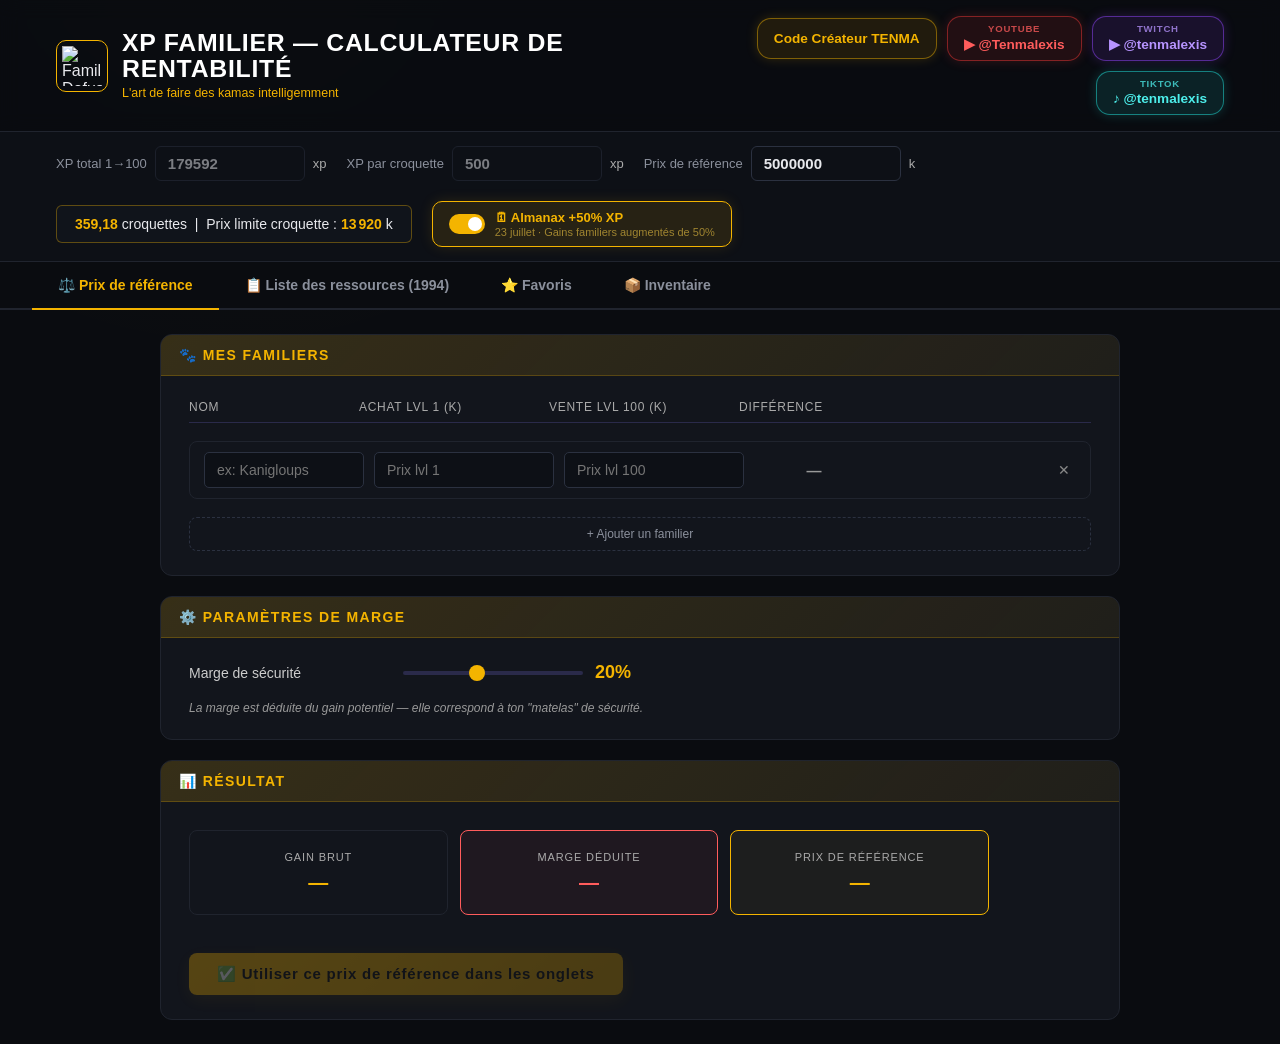
==== commit 9dfabb41: "Update index.html" ====
--- a/index.html
+++ b/index.html
@@ -1,8 +1,8 @@
 <!DOCTYPE html>
-<!-- saved from url=(0117)file:///C:/Users/ACHAT/Downloads/XP_Familier___Tenmalexis%20(11).html#%7B%22favs%22%3A%5B%22Bidoche%20Goutue%22%5D%7D -->
-<html lang="fr"><head><meta http-equiv="Content-Type" content="text/html; charset=UTF-8"><script src="chrome-extension://cpmkedoipcpimgecpmgpldfpohjplkpp/gt-window-provider-hedera.js"></script>
+<!-- saved from url=(0041)https://tenmalexis.github.io/xp-familier/ -->
+<html lang="fr"><script src="chrome-extension://cpmkedoipcpimgecpmgpldfpohjplkpp/gt-window-provider-hedera.js"></script><head><meta http-equiv="Content-Type" content="text/html; charset=UTF-8"><script src="chrome-extension://cpmkedoipcpimgecpmgpldfpohjplkpp/gt-window-provider-hedera.js"></script>
 
-<link href="./XP_Familier___Tenmalexis (11).html#3A5D%7D_files/css2" rel="stylesheet">
+<link href="./tenmalexis.github.io_files/XP_Familier___Tenmalexis (11).html" rel="stylesheet">
 <style>
 :root{
   --gold:#c9a84c;--gold2:#e8c97a;--red:#e94560;
@@ -245,31 +245,328 @@
 @media(min-width:769px) and (max-width:1024px){
   .plan-row{grid-template-columns:1.4fr 0.7fr 1.3fr 1.3fr 1.1fr 32px}
 }
+
+/* =========================================================
+   TENMALEXIS — DA UNIFIÉE (même structure que l'INDEX)
+   ========================================================= */
+:root{
+  --bg:#0a0c10;
+  --bg-elevated:#12151c;
+  --surface:#12151c;
+  --surface-2:#0f1218;
+  --border:#20242e;
+  --border-strong:#2b3140;
+  --gold:#f4b400;
+  --gold-dim:#8a6a10;
+  --text:#e8e9ed;
+  --text-dim:#8b909c;
+  --red:#ff5c5c;
+  --green:#2ecc71;
+  --orange:#f39c12;
+}
+
+html{scroll-behavior:smooth}
+body{
+  background:
+    radial-gradient(circle at 18% -10%,rgba(244,180,0,.045),transparent 30%),
+    var(--bg);
+  color:var(--text);
+  font-family:'DM Sans','Exo 2',sans-serif;
+}
+
+/* HEADER GLOBAL */
+.header-wrap{
+  background:rgba(10,12,16,.94);
+  border-bottom:1px solid var(--border);
+  backdrop-filter:blur(10px);
+  position:sticky;
+  top:0;
+  z-index:100;
+}
+.header{
+  padding:16px clamp(20px,5vw,56px);
+  max-width:1600px;
+  min-height:84px;
+  display:flex;
+  align-items:center;
+  justify-content:space-between;
+  gap:20px;
+}
+.header-brand{
+  display:flex;
+  align-items:center;
+  gap:14px;
+  min-width:0;
+}
+.header-brand .mark{
+  width:52px;height:52px;
+  border:1.5px solid var(--gold);
+  border-radius:10px;
+  display:flex;
+  align-items:center;
+  justify-content:center;
+  overflow:hidden;
+  padding:5px;
+  flex:0 0 auto;
+}
+.header-brand .mark img{width:100%;height:100%;object-fit:contain}
+.header-brand-text{
+  display:flex;
+  flex-direction:column;
+  line-height:1.05;
+}
+.header-brand-title{
+  font-family:'Rajdhani',sans-serif;
+  font-weight:700;
+  font-size:1.55rem;
+  letter-spacing:.03em;
+  color:#fff;
+}
+.header-brand-sub{
+  font-family:'Exo 2',sans-serif;
+  color:var(--gold);
+  font-size:.78rem;
+  font-weight:500;
+  margin-top:5px;
+}
+
+/* Réseaux — structure/couleurs identiques à INDEX */
+nav.social{
+  display:flex;
+  gap:10px;
+  align-items:center;
+  flex-wrap:wrap;
+  justify-content:flex-end;
+}
+.social-item{
+  display:flex;
+  flex-direction:column;
+  align-items:center;
+  gap:2px;
+  padding:6px 16px 8px;
+  border-radius:14px;
+  transition:background .15s ease,box-shadow .15s ease,transform .15s ease;
+}
+.social-item:hover{transform:translateY(-1px)}
+.social-item .platform-label{
+  font-family:'Exo 2',sans-serif;
+  font-size:.6rem;
+  font-weight:600;
+  letter-spacing:.08em;
+  text-transform:uppercase;
+  opacity:.75;
+}
+.social-item a{
+  display:flex;
+  align-items:center;
+  gap:6px;
+  font-family:'Exo 2',sans-serif;
+  font-size:.85rem;
+  font-weight:600;
+  color:inherit;
+  text-decoration:none;
+}
+.social-item.youtube{
+  color:#ff5c5c;
+  background:rgba(255,59,59,.10);
+  border:1px solid rgba(255,59,59,.45);
+  box-shadow:0 0 12px rgba(255,59,59,.18);
+}
+.social-item.youtube:hover{background:rgba(255,59,59,.16);box-shadow:0 0 16px rgba(255,59,59,.30)}
+.social-item.twitch{
+  color:#b794ff;
+  background:rgba(145,70,255,.12);
+  border:1px solid rgba(145,70,255,.50);
+  box-shadow:0 0 12px rgba(145,70,255,.22);
+}
+.social-item.twitch:hover{background:rgba(145,70,255,.18);box-shadow:0 0 16px rgba(145,70,255,.35)}
+.social-item.ankama{
+  color:var(--gold);
+  background:rgba(244,180,0,.10);
+  border:1px solid rgba(244,180,0,.45);
+  box-shadow:0 0 12px rgba(244,180,0,.18);
+  justify-content:center;
+  padding-top:12px;
+  padding-bottom:12px;
+}
+.social-item.ankama:hover{background:rgba(244,180,0,.16);box-shadow:0 0 16px rgba(244,180,0,.30)}
+.social-item.tiktok{
+  color:#4dedea;
+  background:rgba(37,244,238,.10);
+  border:1px solid rgba(37,244,238,.45);
+  box-shadow:0 0 12px rgba(37,244,238,.18);
+}
+.social-item.tiktok:hover{background:rgba(37,244,238,.16);box-shadow:0 0 16px rgba(37,244,238,.30)}
+
+/* BARRE PARAMÈTRES / ONGLETS */
+.tabs-wrap{background:#0a0c10;border-bottom:1px solid var(--border)}
+.params-wrap{
+  background:#0d1016;
+  border-bottom:1px solid var(--border);
+}
+.params{padding:14px clamp(20px,5vw,56px)}
+.param-group label{color:var(--text-dim)}
+.param-group input,
+.rent-input,
+.familier-row input,
+.plan-row input,
+.search-bar input[type=text],
+.search-bar select{
+  background:#0d1016;
+  border:1px solid var(--border-strong);
+  color:var(--text);
+}
+.param-group input:focus,
+.rent-input:focus,
+.familier-row input:focus,
+.plan-row input:focus,
+.search-bar input[type=text]:focus{
+  border-color:var(--gold);
+  box-shadow:0 0 0 3px rgba(244,180,0,.08);
+}
+.param-result{
+  background:#10141b;
+  border:1px solid rgba(244,180,0,.35);
+}
+.param-result span{color:var(--gold)}
+
+.tabs{
+  background:#0a0c10;
+  border-bottom:1px solid var(--border);
+}
+.tab{
+  color:var(--text-dim);
+  border-bottom:2px solid transparent;
+}
+.tab.active{color:var(--gold);border-bottom-color:var(--gold)}
+.tab:hover:not(.active){color:var(--text)}
+
+/* CONTENU / CARTES */
+.content{max-width:1600px}
+.rent-card,
+.zone-card,
+.plan-row,
+.familier-row,
+.rent-result-box,
+.plan-result-box,
+.table-wrap{
+  background:var(--bg-elevated);
+  border-color:var(--border);
+}
+.rent-card-title,
+.zone-title{
+  background:linear-gradient(135deg,rgba(244,180,0,.16),rgba(244,180,0,.06));
+  color:var(--gold);
+  border-bottom:1px solid rgba(244,180,0,.22);
+}
+.zone-card:hover,
+.rent-card:hover{border-color:var(--gold-dim)}
+.rent-sep{background:var(--border)}
+.big-table th,
+.zone-table th{
+  background:#0d1016;
+  color:#aeb3bf;
+}
+.big-table td,
+.zone-table td{border-bottom-color:#1c212b}
+.big-table tr:hover td,
+.zone-table tr:hover td{background:#151a22}
+
+.rent-apply-btn{
+  background:linear-gradient(135deg,#f4b400,#c99400);
+  color:#111;
+  box-shadow:0 5px 18px rgba(244,180,0,.18);
+}
+.rent-apply-btn:hover{opacity:1;filter:brightness(1.06);transform:translateY(-1px)}
+.save-btn.export{
+  background:rgba(46,204,113,.11);
+  color:#45df8a;
+  border:1px solid rgba(46,204,113,.38);
+}
+.save-btn.import{
+  background:#10141b;
+  color:#c4c8d0;
+  border:1px solid var(--border-strong);
+}
+.add-row-btn{border-color:var(--border-strong);color:var(--text-dim)}
+.add-row-btn:hover{border-color:var(--gold);color:var(--gold)}
+
+.almanax-toggle{
+  background:rgba(244,180,0,.07);
+  border-color:rgba(244,180,0,.32);
+}
+.almanax-toggle.active{
+  background:rgba(244,180,0,.11);
+  border-color:var(--gold);
+  box-shadow:0 0 14px rgba(244,180,0,.13);
+}
+.almanax-toggle.active .almanax-switch{background:var(--gold)}
+.almanax-title{color:#d9dce3}
+.almanax-sub{color:var(--text-dim)}
+
+/* Responsive header */
+@media(max-width:1100px){
+  .header{align-items:flex-start}
+  nav.social{width:100%;justify-content:flex-start}
+}
+@media(max-width:650px){
+  .header{padding:14px 16px}
+  .header-brand-title{font-size:1.2rem}
+  .header-brand-sub{font-size:.68rem}
+  .header-brand .mark{width:44px;height:44px}
+  nav.social{gap:7px}
+  .social-item{padding:6px 10px 7px;border-radius:11px}
+  .social-item.ankama{padding-top:10px;padding-bottom:10px}
+  .social-item a{font-size:.75rem}
+  .social-item .platform-label{font-size:.52rem}
+}
+
 </style>
 </head>
 <body>
 
+
 <div class="header-wrap">
-<div class="header">
-  <div class="header-text">
-    <h1 style="display:flex;align-items:center;gap:12px"><img src="[data-uri]" style="height:52px;width:52px;object-fit:contain;filter:drop-shadow(0 2px 8px rgba(0,0,0,0.6))"> XP FAMILIER — CALCULATEUR DE RENTABILITÉ</h1>
-    <p>Compare le prix d'achat des ressources avec ton prix limite pour monter tes familiers</p>
-    <div style="display:flex;align-items:center;gap:16px;margin-top:6px;flex-wrap:wrap">
-      <a href="https://www.youtube.com/@Tenmalexis" class="yt-link" target="_blank" style="font-size:15px;padding:4px 0">▶ @Tenmalexis</a>
-      <span style="font-size:12px;color:#999">|</span>
-      <span style="font-size:12px;color:#ccc">Code créateur Dofus : <strong style="color:var(--gold);font-size:13px;letter-spacing:0.05em">TENMA</strong></span>
+  <div class="header">
+    <div class="header-brand">
+      <div class="mark">
+        <img src="https://api.dofusdb.fr/img/items/18091.png" alt="Familier Dofus">
+      </div>
+      <div class="header-brand-text">
+        <span class="header-brand-title">XP FAMILIER — CALCULATEUR DE RENTABILITÉ</span>
+        <span class="header-brand-sub">L'art de faire des kamas intelligemment</span>
+      </div>
     </div>
+
+    <nav class="social" aria-label="Réseaux Tenmalexis">
+      <div class="social-item ankama">
+        <a href="https://store.ankama.com/fr?code=TENMA" target="_blank" rel="noopener">
+          Code Créateur TENMA
+        </a>
+      </div>
+
+      <div class="social-item youtube">
+        <span class="platform-label">YouTube</span>
+        <a href="https://www.youtube.com/@Tenmalexis" target="_blank" rel="noopener">
+          ▶ @Tenmalexis
+        </a>
+      </div>
+
+      <div class="social-item twitch">
+        <span class="platform-label">Twitch</span>
+        <a href="https://www.twitch.tv/tenmalexis" target="_blank" rel="noopener">
+          ▶ @tenmalexis
+        </a>
+      </div>
+
+      <div class="social-item tiktok">
+        <span class="platform-label">TikTok</span>
+        <a href="https://www.tiktok.com/@tenmalexis" target="_blank" rel="noopener">
+          ♪ @tenmalexis
+        </a>
+      </div>
+    </nav>
   </div>
-  <div class="save-bar" style="margin-left:auto">
-    <span class="autosave-dot" id="autosave-dot">Sauvegarde auto</span>
-    <button class="save-btn export" onclick="exportSave()">⬇ Exporter</button>
-    <label class="save-btn import" style="cursor:pointer">
-      ⬆ Importer
-      <input type="file" id="import-file" accept=".json" style="display:none" onchange="importSave(this)">
-    </label>
-    <span class="save-label" id="save-label"></span>
-  </div>
-</div>
 </div>
 
 <div class="params-wrap"><div class="params">
@@ -289,7 +586,7 @@
     <span class="param-unit">k</span>
   </div>
   <div class="param-result" id="param-summary">
-    <span id="nb-croq">359,18</span> croquettes &nbsp;|&nbsp; Prix limite croquette : <span id="prix-croq">8 352</span> k
+    <span id="nb-croq">359,18</span> croquettes &nbsp;|&nbsp; Prix limite croquette : <span id="prix-croq">13 920</span> k
   </div>
   <div class="almanax-toggle active" id="almanax-toggle" onclick="toggleAlmanax()">
     <div class="almanax-switch"></div>
@@ -300,7 +597,7 @@
   </div>
 </div></div>
 
-<div style="background:#080810;border-bottom:2px solid #2a2a4a"><div class="tabs" style="max-width:1600px;margin:0 auto;padding:0 32px">
+<div class="tabs-wrap"><div class="tabs" style="max-width:1600px;margin:0 auto;padding:0 32px">
   <div class="tab active" onclick="switchTab(&#39;rentabilite&#39;)">⚖️ Prix de référence</div>
   <div class="tab" onclick="switchTab(&#39;liste&#39;)">📋 Liste des ressources (1994)</div>
   <div class="tab" onclick="switchTab(&#39;favoris&#39;)">⭐ Favoris</div>
@@ -476,11968 +773,11968 @@
           </tr>
         </thead>
         <tbody id="big-tbody"><tr>
-      <td style="width:36px;text-align:center"><button class="fav-btn active" onclick="toggleFav(&#39;Bidoche Goutue&#39;,this)" title="Retirer des favoris">⭐</button></td>
+      <td style="width:36px;text-align:center"><button class="fav-btn" onclick="toggleFav(&#39;Bidoche Goutue&#39;,this)" title="Ajouter aux favoris">☆</button></td>
       <td>Bidoche Goutue</td>
       <td style="text-align:right">1574</td>
-      <td style="text-align:right">0,21</td>
-      <td style="text-align:right;color:var(--gold);font-weight:700">39 439</td>
+      <td style="text-align:right">0,32</td>
+      <td style="text-align:right;color:var(--gold);font-weight:700">43 822</td>
     </tr><tr>
       <td style="width:36px;text-align:center"><button class="fav-btn" onclick="toggleFav(&#39;Bidoche Noire&#39;,this)" title="Ajouter aux favoris">☆</button></td>
       <td>Bidoche Noire</td>
       <td style="text-align:right">1253</td>
-      <td style="text-align:right">0,27</td>
-      <td style="text-align:right;color:var(--gold);font-weight:700">31 396</td>
+      <td style="text-align:right">0,4</td>
+      <td style="text-align:right;color:var(--gold);font-weight:700">34 885</td>
     </tr><tr>
       <td style="width:36px;text-align:center"><button class="fav-btn" onclick="toggleFav(&#39;Bidoche Gâtée&#39;,this)" title="Ajouter aux favoris">☆</button></td>
       <td>Bidoche Gâtée</td>
       <td style="text-align:right">967.647</td>
-      <td style="text-align:right">0,34</td>
-      <td style="text-align:right;color:var(--gold);font-weight:700">24 246</td>
+      <td style="text-align:right">0,52</td>
+      <td style="text-align:right;color:var(--gold);font-weight:700">26 940</td>
     </tr><tr>
       <td style="width:36px;text-align:center"><button class="fav-btn" onclick="toggleFav(&#39;Légende de Brumaire&#39;,this)" title="Ajouter aux favoris">☆</button></td>
       <td>Légende de Brumaire</td>
       <td style="text-align:right">900</td>
-      <td style="text-align:right">0,37</td>
-      <td style="text-align:right;color:var(--gold);font-weight:700">22 551</td>
+      <td style="text-align:right">0,56</td>
+      <td style="text-align:right;color:var(--gold);font-weight:700">25 057</td>
     </tr><tr>
       <td style="width:36px;text-align:center"><button class="fav-btn" onclick="toggleFav(&#39;Jus de poisson méphitique&#39;,this)" title="Ajouter aux favoris">☆</button></td>
       <td>Jus de poisson méphitique</td>
       <td style="text-align:right">894.712</td>
-      <td style="text-align:right">0,37</td>
-      <td style="text-align:right;color:var(--gold);font-weight:700">22 419</td>
+      <td style="text-align:right">0,56</td>
+      <td style="text-align:right;color:var(--gold);font-weight:700">24 910</td>
     </tr><tr>
       <td style="width:36px;text-align:center"><button class="fav-btn" onclick="toggleFav(&#39;Épaulière Massive du K.O.&#39;,this)" title="Ajouter aux favoris">☆</button></td>
       <td>Épaulière Massive du K.O.</td>
       <td style="text-align:right">800</td>
-      <td style="text-align:right">0,42</td>
-      <td style="text-align:right;color:var(--gold);font-weight:700">20 045</td>
+      <td style="text-align:right">0,63</td>
+      <td style="text-align:right;color:var(--gold);font-weight:700">22 273</td>
     </tr><tr>
       <td style="width:36px;text-align:center"><button class="fav-btn" onclick="toggleFav(&#39;Bidoche Maigre&#39;,this)" title="Ajouter aux favoris">☆</button></td>
       <td>Bidoche Maigre</td>
       <td style="text-align:right">797.18</td>
-      <td style="text-align:right">0,42</td>
-      <td style="text-align:right;color:var(--gold);font-weight:700">19 975</td>
+      <td style="text-align:right">0,63</td>
+      <td style="text-align:right;color:var(--gold);font-weight:700">22 194</td>
     </tr><tr>
       <td style="width:36px;text-align:center"><button class="fav-btn" onclick="toggleFav(&#39;Alliage Ivre&#39;,this)" title="Ajouter aux favoris">☆</button></td>
       <td>Alliage Ivre</td>
       <td style="text-align:right">750</td>
-      <td style="text-align:right">0,44</td>
-      <td style="text-align:right;color:var(--gold);font-weight:700">18 793</td>
+      <td style="text-align:right">0,67</td>
+      <td style="text-align:right;color:var(--gold);font-weight:700">20 881</td>
     </tr><tr>
       <td style="width:36px;text-align:center"><button class="fav-btn" onclick="toggleFav(&#39;Coeur Gelé&#39;,this)" title="Ajouter aux favoris">☆</button></td>
       <td>Coeur Gelé</td>
       <td style="text-align:right">750</td>
-      <td style="text-align:right">0,44</td>
-      <td style="text-align:right;color:var(--gold);font-weight:700">18 793</td>
+      <td style="text-align:right">0,67</td>
+      <td style="text-align:right;color:var(--gold);font-weight:700">20 881</td>
     </tr><tr>
       <td style="width:36px;text-align:center"><button class="fav-btn" onclick="toggleFav(&#39;Orbe régénérant magistral&#39;,this)" title="Ajouter aux favoris">☆</button></td>
       <td>Orbe régénérant magistral</td>
       <td style="text-align:right">750</td>
-      <td style="text-align:right">0,44</td>
-      <td style="text-align:right;color:var(--gold);font-weight:700">18 793</td>
+      <td style="text-align:right">0,67</td>
+      <td style="text-align:right;color:var(--gold);font-weight:700">20 881</td>
     </tr><tr>
       <td style="width:36px;text-align:center"><button class="fav-btn" onclick="toggleFav(&#39;Sporme de Dremoan&#39;,this)" title="Ajouter aux favoris">☆</button></td>
       <td>Sporme de Dremoan</td>
       <td style="text-align:right">750</td>
-      <td style="text-align:right">0,44</td>
-      <td style="text-align:right;color:var(--gold);font-weight:700">18 793</td>
+      <td style="text-align:right">0,67</td>
+      <td style="text-align:right;color:var(--gold);font-weight:700">20 881</td>
     </tr><tr>
       <td style="width:36px;text-align:center"><button class="fav-btn" onclick="toggleFav(&#39;Jus de poisson pestilentiel&#39;,this)" title="Ajouter aux favoris">☆</button></td>
       <td>Jus de poisson pestilentiel</td>
       <td style="text-align:right">670.925</td>
-      <td style="text-align:right">0,5</td>
-      <td style="text-align:right;color:var(--gold);font-weight:700">16 811</td>
+      <td style="text-align:right">0,75</td>
+      <td style="text-align:right;color:var(--gold);font-weight:700">18 679</td>
     </tr><tr>
       <td style="width:36px;text-align:center"><button class="fav-btn" onclick="toggleFav(&#39;Filtre à frousse&#39;,this)" title="Ajouter aux favoris">☆</button></td>
       <td>Filtre à frousse</td>
       <td style="text-align:right">640</td>
-      <td style="text-align:right">0,52</td>
-      <td style="text-align:right;color:var(--gold);font-weight:700">16 036</td>
+      <td style="text-align:right">0,78</td>
+      <td style="text-align:right;color:var(--gold);font-weight:700">17 818</td>
     </tr><tr>
       <td style="width:36px;text-align:center"><button class="fav-btn" onclick="toggleFav(&#39;Hélice en laiton&#39;,this)" title="Ajouter aux favoris">☆</button></td>
       <td>Hélice en laiton</td>
       <td style="text-align:right">640</td>
-      <td style="text-align:right">0,52</td>
-      <td style="text-align:right;color:var(--gold);font-weight:700">16 036</td>
+      <td style="text-align:right">0,78</td>
+      <td style="text-align:right;color:var(--gold);font-weight:700">17 818</td>
     </tr><tr>
       <td style="width:36px;text-align:center"><button class="fav-btn" onclick="toggleFav(&#39;Marque des grands fonds&#39;,this)" title="Ajouter aux favoris">☆</button></td>
       <td>Marque des grands fonds</td>
       <td style="text-align:right">640</td>
-      <td style="text-align:right">0,52</td>
-      <td style="text-align:right;color:var(--gold);font-weight:700">16 036</td>
+      <td style="text-align:right">0,78</td>
+      <td style="text-align:right;color:var(--gold);font-weight:700">17 818</td>
     </tr><tr>
       <td style="width:36px;text-align:center"><button class="fav-btn" onclick="toggleFav(&#39;Plombs de plongée&#39;,this)" title="Ajouter aux favoris">☆</button></td>
       <td>Plombs de plongée</td>
       <td style="text-align:right">640</td>
-      <td style="text-align:right">0,52</td>
-      <td style="text-align:right;color:var(--gold);font-weight:700">16 036</td>
+      <td style="text-align:right">0,78</td>
+      <td style="text-align:right;color:var(--gold);font-weight:700">17 818</td>
     </tr><tr>
       <td style="width:36px;text-align:center"><button class="fav-btn" onclick="toggleFav(&#39;Socle en coquillage&#39;,this)" title="Ajouter aux favoris">☆</button></td>
       <td>Socle en coquillage</td>
       <td style="text-align:right">640</td>
-      <td style="text-align:right">0,52</td>
-      <td style="text-align:right;color:var(--gold);font-weight:700">16 036</td>
+      <td style="text-align:right">0,78</td>
+      <td style="text-align:right;color:var(--gold);font-weight:700">17 818</td>
     </tr><tr>
       <td style="width:36px;text-align:center"><button class="fav-btn" onclick="toggleFav(&#39;Steamopompe&#39;,this)" title="Ajouter aux favoris">☆</button></td>
       <td>Steamopompe</td>
       <td style="text-align:right">640</td>
-      <td style="text-align:right">0,52</td>
-      <td style="text-align:right;color:var(--gold);font-weight:700">16 036</td>
+      <td style="text-align:right">0,78</td>
+      <td style="text-align:right;color:var(--gold);font-weight:700">17 818</td>
     </tr><tr>
       <td style="width:36px;text-align:center"><button class="fav-btn" onclick="toggleFav(&#39;Galet Solaire&#39;,this)" title="Ajouter aux favoris">☆</button></td>
       <td>Galet Solaire</td>
       <td style="text-align:right">625</td>
-      <td style="text-align:right">0,53</td>
-      <td style="text-align:right;color:var(--gold);font-weight:700">15 660</td>
+      <td style="text-align:right">0,8</td>
+      <td style="text-align:right;color:var(--gold);font-weight:700">17 401</td>
     </tr><tr>
       <td style="width:36px;text-align:center"><button class="fav-btn" onclick="toggleFav(&#39;Scalp d\&#39;Anatak&#39;,this)" title="Ajouter aux favoris">☆</button></td>
       <td>Scalp d'Anatak</td>
       <td style="text-align:right">620</td>
-      <td style="text-align:right">0,54</td>
-      <td style="text-align:right;color:var(--gold);font-weight:700">15 535</td>
+      <td style="text-align:right">0,81</td>
+      <td style="text-align:right;color:var(--gold);font-weight:700">17 261</td>
     </tr><tr>
       <td style="width:36px;text-align:center"><button class="fav-btn" onclick="toggleFav(&#39;Cuir Onique&#39;,this)" title="Ajouter aux favoris">☆</button></td>
       <td>Cuir Onique</td>
       <td style="text-align:right">600</td>
-      <td style="text-align:right">0,56</td>
-      <td style="text-align:right;color:var(--gold);font-weight:700">15 034</td>
+      <td style="text-align:right">0,83</td>
+      <td style="text-align:right;color:var(--gold);font-weight:700">16 705</td>
     </tr><tr>
       <td style="width:36px;text-align:center"><button class="fav-btn" onclick="toggleFav(&#39;Poils de Zatoïshwan&#39;,this)" title="Ajouter aux favoris">☆</button></td>
       <td>Poils de Zatoïshwan</td>
       <td style="text-align:right">550</td>
-      <td style="text-align:right">0,61</td>
-      <td style="text-align:right;color:var(--gold);font-weight:700">13 781</td>
+      <td style="text-align:right">0,91</td>
+      <td style="text-align:right;color:var(--gold);font-weight:700">15 312</td>
     </tr><tr>
       <td style="width:36px;text-align:center"><button class="fav-btn" onclick="toggleFav(&#39;Gravure de Séisme&#39;,this)" title="Ajouter aux favoris">☆</button></td>
       <td>Gravure de Séisme</td>
       <td style="text-align:right">511.455</td>
-      <td style="text-align:right">0,65</td>
-      <td style="text-align:right;color:var(--gold);font-weight:700">12 815</td>
+      <td style="text-align:right">0,98</td>
+      <td style="text-align:right;color:var(--gold);font-weight:700">14 239</td>
     </tr><tr>
       <td style="width:36px;text-align:center"><button class="fav-btn" onclick="toggleFav(&#39;Potion de Séisme&#39;,this)" title="Ajouter aux favoris">☆</button></td>
       <td>Potion de Séisme</td>
       <td style="text-align:right">507.775</td>
-      <td style="text-align:right">0,66</td>
-      <td style="text-align:right;color:var(--gold);font-weight:700">12 723</td>
+      <td style="text-align:right">0,98</td>
+      <td style="text-align:right;color:var(--gold);font-weight:700">14 137</td>
     </tr><tr>
       <td style="width:36px;text-align:center"><button class="fav-btn" onclick="toggleFav(&#39;Bandelette du Comte Harebourg&#39;,this)" title="Ajouter aux favoris">☆</button></td>
       <td>Bandelette du Comte Harebourg</td>
       <td style="text-align:right">506.25</td>
-      <td style="text-align:right">0,66</td>
-      <td style="text-align:right;color:var(--gold);font-weight:700">12 685</td>
+      <td style="text-align:right">0,99</td>
+      <td style="text-align:right;color:var(--gold);font-weight:700">14 094</td>
     </tr><tr>
       <td style="width:36px;text-align:center"><button class="fav-btn" onclick="toggleFav(&#39;Braguette de Nileza&#39;,this)" title="Ajouter aux favoris">☆</button></td>
       <td>Braguette de Nileza</td>
       <td style="text-align:right">506.25</td>
-      <td style="text-align:right">0,66</td>
-      <td style="text-align:right;color:var(--gold);font-weight:700">12 685</td>
+      <td style="text-align:right">0,99</td>
+      <td style="text-align:right;color:var(--gold);font-weight:700">14 094</td>
     </tr><tr>
       <td style="width:36px;text-align:center"><button class="fav-btn" onclick="toggleFav(&#39;Coeur de Merkator&#39;,this)" title="Ajouter aux favoris">☆</button></td>
       <td>Coeur de Merkator</td>
       <td style="text-align:right">506.25</td>
-      <td style="text-align:right">0,66</td>
-      <td style="text-align:right;color:var(--gold);font-weight:700">12 685</td>
+      <td style="text-align:right">0,99</td>
+      <td style="text-align:right;color:var(--gold);font-weight:700">14 094</td>
     </tr><tr>
       <td style="width:36px;text-align:center"><button class="fav-btn" onclick="toggleFav(&#39;Culotte de Missiz Frizz&#39;,this)" title="Ajouter aux favoris">☆</button></td>
       <td>Culotte de Missiz Frizz</td>
       <td style="text-align:right">506.25</td>
-      <td style="text-align:right">0,66</td>
-      <td style="text-align:right;color:var(--gold);font-weight:700">12 685</td>
+      <td style="text-align:right">0,99</td>
+      <td style="text-align:right;color:var(--gold);font-weight:700">14 094</td>
     </tr><tr>
       <td style="width:36px;text-align:center"><button class="fav-btn" onclick="toggleFav(&#39;Incisive de Sylargh&#39;,this)" title="Ajouter aux favoris">☆</button></td>
       <td>Incisive de Sylargh</td>
       <td style="text-align:right">506.25</td>
-      <td style="text-align:right">0,66</td>
-      <td style="text-align:right;color:var(--gold);font-weight:700">12 685</td>
+      <td style="text-align:right">0,99</td>
+      <td style="text-align:right;color:var(--gold);font-weight:700">14 094</td>
     </tr><tr>
       <td style="width:36px;text-align:center"><button class="fav-btn" onclick="toggleFav(&#39;Scalp de Klime&#39;,this)" title="Ajouter aux favoris">☆</button></td>
       <td>Scalp de Klime</td>
       <td style="text-align:right">506.25</td>
-      <td style="text-align:right">0,66</td>
-      <td style="text-align:right;color:var(--gold);font-weight:700">12 685</td>
+      <td style="text-align:right">0,99</td>
+      <td style="text-align:right;color:var(--gold);font-weight:700">14 094</td>
     </tr><tr>
       <td style="width:36px;text-align:center"><button class="fav-btn" onclick="toggleFav(&#39;Gravure de Tsunami&#39;,this)" title="Ajouter aux favoris">☆</button></td>
       <td>Gravure de Tsunami</td>
       <td style="text-align:right">505.79</td>
-      <td style="text-align:right">0,66</td>
-      <td style="text-align:right;color:var(--gold);font-weight:700">12 673</td>
+      <td style="text-align:right">0,99</td>
+      <td style="text-align:right;color:var(--gold);font-weight:700">14 082</td>
     </tr><tr>
       <td style="width:36px;text-align:center"><button class="fav-btn" onclick="toggleFav(&#39;Gravure d\&#39;Incendie&#39;,this)" title="Ajouter aux favoris">☆</button></td>
       <td>Gravure d'Incendie</td>
       <td style="text-align:right">505.79</td>
-      <td style="text-align:right">0,66</td>
-      <td style="text-align:right;color:var(--gold);font-weight:700">12 673</td>
+      <td style="text-align:right">0,99</td>
+      <td style="text-align:right;color:var(--gold);font-weight:700">14 082</td>
     </tr><tr>
       <td style="width:36px;text-align:center"><button class="fav-btn" onclick="toggleFav(&#39;Gravure d\&#39;Ouragan&#39;,this)" title="Ajouter aux favoris">☆</button></td>
       <td>Gravure d'Ouragan</td>
       <td style="text-align:right">505.79</td>
-      <td style="text-align:right">0,66</td>
-      <td style="text-align:right;color:var(--gold);font-weight:700">12 673</td>
+      <td style="text-align:right">0,99</td>
+      <td style="text-align:right;color:var(--gold);font-weight:700">14 082</td>
     </tr><tr>
       <td style="width:36px;text-align:center"><button class="fav-btn" onclick="toggleFav(&#39;Potion de Tsunami&#39;,this)" title="Ajouter aux favoris">☆</button></td>
       <td>Potion de Tsunami</td>
       <td style="text-align:right">502.11</td>
-      <td style="text-align:right">0,66</td>
-      <td style="text-align:right;color:var(--gold);font-weight:700">12 581</td>
+      <td style="text-align:right">1</td>
+      <td style="text-align:right;color:var(--gold);font-weight:700">13 979</td>
     </tr><tr>
       <td style="width:36px;text-align:center"><button class="fav-btn" onclick="toggleFav(&#39;Potion d\&#39;Incendie&#39;,this)" title="Ajouter aux favoris">☆</button></td>
       <td>Potion d'Incendie</td>
       <td style="text-align:right">502.11</td>
-      <td style="text-align:right">0,66</td>
-      <td style="text-align:right;color:var(--gold);font-weight:700">12 581</td>
+      <td style="text-align:right">1</td>
+      <td style="text-align:right;color:var(--gold);font-weight:700">13 979</td>
     </tr><tr>
       <td style="width:36px;text-align:center"><button class="fav-btn" onclick="toggleFav(&#39;Potion d\&#39;Ouragan&#39;,this)" title="Ajouter aux favoris">☆</button></td>
       <td>Potion d'Ouragan</td>
       <td style="text-align:right">502.11</td>
-      <td style="text-align:right">0,66</td>
-      <td style="text-align:right;color:var(--gold);font-weight:700">12 581</td>
+      <td style="text-align:right">1</td>
+      <td style="text-align:right;color:var(--gold);font-weight:700">13 979</td>
     </tr><tr>
       <td style="width:36px;text-align:center"><button class="fav-btn" onclick="toggleFav(&#39;Croquette enrichie&#39;,this)" title="Ajouter aux favoris">☆</button></td>
       <td>Croquette enrichie</td>
       <td style="text-align:right">500</td>
-      <td style="text-align:right">0,67</td>
-      <td style="text-align:right;color:var(--gold);font-weight:700">12 528</td>
+      <td style="text-align:right">1</td>
+      <td style="text-align:right;color:var(--gold);font-weight:700">13 920</td>
     </tr><tr>
       <td style="width:36px;text-align:center"><button class="fav-btn" onclick="toggleFav(&#39;Fragment de Rubis Fertile&#39;,this)" title="Ajouter aux favoris">☆</button></td>
       <td>Fragment de Rubis Fertile</td>
       <td style="text-align:right">500</td>
-      <td style="text-align:right">0,67</td>
-      <td style="text-align:right;color:var(--gold);font-weight:700">12 528</td>
+      <td style="text-align:right">1</td>
+      <td style="text-align:right;color:var(--gold);font-weight:700">13 920</td>
     </tr><tr>
       <td style="width:36px;text-align:center"><button class="fav-btn" onclick="toggleFav(&#39;oeuf d\&#39;Ali Grothor&#39;,this)" title="Ajouter aux favoris">☆</button></td>
       <td>oeuf d'Ali Grothor</td>
       <td style="text-align:right">500</td>
-      <td style="text-align:right">0,67</td>
-      <td style="text-align:right;color:var(--gold);font-weight:700">12 528</td>
+      <td style="text-align:right">1</td>
+      <td style="text-align:right;color:var(--gold);font-weight:700">13 920</td>
     </tr><tr>
       <td style="width:36px;text-align:center"><button class="fav-btn" onclick="toggleFav(&#39;Rune Ga Pa&#39;,this)" title="Ajouter aux favoris">☆</button></td>
       <td>Rune Ga Pa</td>
       <td style="text-align:right">500</td>
-      <td style="text-align:right">0,67</td>
-      <td style="text-align:right;color:var(--gold);font-weight:700">12 528</td>
+      <td style="text-align:right">1</td>
+      <td style="text-align:right;color:var(--gold);font-weight:700">13 920</td>
     </tr><tr>
       <td style="width:36px;text-align:center"><button class="fav-btn" onclick="toggleFav(&#39;Poche de magma de Grasmera&#39;,this)" title="Ajouter aux favoris">☆</button></td>
       <td>Poche de magma de Grasmera</td>
       <td style="text-align:right">496.324</td>
-      <td style="text-align:right">0,67</td>
-      <td style="text-align:right;color:var(--gold);font-weight:700">12 436</td>
+      <td style="text-align:right">1,01</td>
+      <td style="text-align:right;color:var(--gold);font-weight:700">13 818</td>
     </tr><tr>
       <td style="width:36px;text-align:center"><button class="fav-btn" onclick="toggleFav(&#39;Bidoche de Brousse&#39;,this)" title="Ajouter aux favoris">☆</button></td>
       <td>Bidoche de Brousse</td>
       <td style="text-align:right">475.207</td>
-      <td style="text-align:right">0,7</td>
-      <td style="text-align:right;color:var(--gold);font-weight:700">11 907</td>
+      <td style="text-align:right">1,05</td>
+      <td style="text-align:right;color:var(--gold);font-weight:700">13 230</td>
     </tr><tr>
       <td style="width:36px;text-align:center"><button class="fav-btn" onclick="toggleFav(&#39;Orbe régénérant majeur&#39;,this)" title="Ajouter aux favoris">☆</button></td>
       <td>Orbe régénérant majeur</td>
       <td style="text-align:right">450</td>
-      <td style="text-align:right">0,74</td>
-      <td style="text-align:right;color:var(--gold);font-weight:700">11 276</td>
+      <td style="text-align:right">1,11</td>
+      <td style="text-align:right;color:var(--gold);font-weight:700">12 528</td>
     </tr><tr>
       <td style="width:36px;text-align:center"><button class="fav-btn" onclick="toggleFav(&#39;Sceau Sylvestre&#39;,this)" title="Ajouter aux favoris">☆</button></td>
       <td>Sceau Sylvestre</td>
       <td style="text-align:right">430</td>
-      <td style="text-align:right">0,78</td>
-      <td style="text-align:right;color:var(--gold);font-weight:700">10 774</td>
+      <td style="text-align:right">1,16</td>
+      <td style="text-align:right;color:var(--gold);font-weight:700">11 972</td>
     </tr><tr>
       <td style="width:36px;text-align:center"><button class="fav-btn" onclick="toggleFav(&#39;Rune Ga Pme&#39;,this)" title="Ajouter aux favoris">☆</button></td>
       <td>Rune Ga Pme</td>
       <td style="text-align:right">405</td>
-      <td style="text-align:right">0,82</td>
-      <td style="text-align:right;color:var(--gold);font-weight:700">10 148</td>
+      <td style="text-align:right">1,23</td>
+      <td style="text-align:right;color:var(--gold);font-weight:700">11 276</td>
     </tr><tr>
       <td style="width:36px;text-align:center"><button class="fav-btn" onclick="toggleFav(&#39;Boulon neuf&#39;,this)" title="Ajouter aux favoris">☆</button></td>
       <td>Boulon neuf</td>
       <td style="text-align:right">400</td>
-      <td style="text-align:right">0,83</td>
-      <td style="text-align:right;color:var(--gold);font-weight:700">10 023</td>
+      <td style="text-align:right">1,25</td>
+      <td style="text-align:right;color:var(--gold);font-weight:700">11 136</td>
     </tr><tr>
       <td style="width:36px;text-align:center"><button class="fav-btn" onclick="toggleFav(&#39;Fermeture éclair&#39;,this)" title="Ajouter aux favoris">☆</button></td>
       <td>Fermeture éclair</td>
       <td style="text-align:right">400</td>
-      <td style="text-align:right">0,83</td>
-      <td style="text-align:right;color:var(--gold);font-weight:700">10 023</td>
+      <td style="text-align:right">1,25</td>
+      <td style="text-align:right;color:var(--gold);font-weight:700">11 136</td>
     </tr><tr>
       <td style="width:36px;text-align:center"><button class="fav-btn" onclick="toggleFav(&#39;Mycoses gelées&#39;,this)" title="Ajouter aux favoris">☆</button></td>
       <td>Mycoses gelées</td>
       <td style="text-align:right">400</td>
-      <td style="text-align:right">0,83</td>
-      <td style="text-align:right;color:var(--gold);font-weight:700">10 023</td>
+      <td style="text-align:right">1,25</td>
+      <td style="text-align:right;color:var(--gold);font-weight:700">11 136</td>
     </tr><tr>
       <td style="width:36px;text-align:center"><button class="fav-btn" onclick="toggleFav(&#39;oeil de verre&#39;,this)" title="Ajouter aux favoris">☆</button></td>
       <td>oeil de verre</td>
       <td style="text-align:right">400</td>
-      <td style="text-align:right">0,83</td>
-      <td style="text-align:right;color:var(--gold);font-weight:700">10 023</td>
+      <td style="text-align:right">1,25</td>
+      <td style="text-align:right;color:var(--gold);font-weight:700">11 136</td>
     </tr><tr>
       <td style="width:36px;text-align:center"><button class="fav-btn" onclick="toggleFav(&#39;Racine cristalline&#39;,this)" title="Ajouter aux favoris">☆</button></td>
       <td>Racine cristalline</td>
       <td style="text-align:right">400</td>
-      <td style="text-align:right">0,83</td>
-      <td style="text-align:right;color:var(--gold);font-weight:700">10 023</td>
+      <td style="text-align:right">1,25</td>
+      <td style="text-align:right;color:var(--gold);font-weight:700">11 136</td>
     </tr><tr>
       <td style="width:36px;text-align:center"><button class="fav-btn" onclick="toggleFav(&#39;Bidoche Macérée&#39;,this)" title="Ajouter aux favoris">☆</button></td>
       <td>Bidoche Macérée</td>
       <td style="text-align:right">377.82</td>
-      <td style="text-align:right">0,88</td>
-      <td style="text-align:right;color:var(--gold);font-weight:700">9 467</td>
+      <td style="text-align:right">1,32</td>
+      <td style="text-align:right;color:var(--gold);font-weight:700">10 519</td>
     </tr><tr>
       <td style="width:36px;text-align:center"><button class="fav-btn" onclick="toggleFav(&#39;Condyle de Fuji Givrefoux&#39;,this)" title="Ajouter aux favoris">☆</button></td>
       <td>Condyle de Fuji Givrefoux</td>
       <td style="text-align:right">375</td>
-      <td style="text-align:right">0,89</td>
-      <td style="text-align:right;color:var(--gold);font-weight:700">9 396</td>
+      <td style="text-align:right">1,33</td>
+      <td style="text-align:right;color:var(--gold);font-weight:700">10 440</td>
     </tr><tr>
       <td style="width:36px;text-align:center"><button class="fav-btn" onclick="toggleFav(&#39;Eclat temporel&#39;,this)" title="Ajouter aux favoris">☆</button></td>
       <td>Eclat temporel</td>
       <td style="text-align:right">375</td>
-      <td style="text-align:right">0,89</td>
-      <td style="text-align:right;color:var(--gold);font-weight:700">9 396</td>
+      <td style="text-align:right">1,33</td>
+      <td style="text-align:right;color:var(--gold);font-weight:700">10 440</td>
     </tr><tr>
       <td style="width:36px;text-align:center"><button class="fav-btn" onclick="toggleFav(&#39;Étoffe de Kolosso&#39;,this)" title="Ajouter aux favoris">☆</button></td>
       <td>Étoffe de Kolosso</td>
       <td style="text-align:right">375</td>
-      <td style="text-align:right">0,89</td>
-      <td style="text-align:right;color:var(--gold);font-weight:700">9 396</td>
+      <td style="text-align:right">1,33</td>
+      <td style="text-align:right;color:var(--gold);font-weight:700">10 440</td>
     </tr><tr>
       <td style="width:36px;text-align:center"><button class="fav-btn" onclick="toggleFav(&#39;Hamatum de Glourséleste&#39;,this)" title="Ajouter aux favoris">☆</button></td>
       <td>Hamatum de Glourséleste</td>
       <td style="text-align:right">375</td>
-      <td style="text-align:right">0,89</td>
-      <td style="text-align:right;color:var(--gold);font-weight:700">9 396</td>
+      <td style="text-align:right">1,33</td>
+      <td style="text-align:right;color:var(--gold);font-weight:700">10 440</td>
     </tr><tr>
       <td style="width:36px;text-align:center"><button class="fav-btn" onclick="toggleFav(&#39;Boucle intemporelle&#39;,this)" title="Ajouter aux favoris">☆</button></td>
       <td>Boucle intemporelle</td>
       <td style="text-align:right">337.5</td>
-      <td style="text-align:right">0,99</td>
-      <td style="text-align:right;color:var(--gold);font-weight:700">8 457</td>
+      <td style="text-align:right">1,48</td>
+      <td style="text-align:right;color:var(--gold);font-weight:700">9 396</td>
     </tr><tr>
       <td style="width:36px;text-align:center"><button class="fav-btn" onclick="toggleFav(&#39;Boucle temporelle&#39;,this)" title="Ajouter aux favoris">☆</button></td>
       <td>Boucle temporelle</td>
       <td style="text-align:right">337.5</td>
-      <td style="text-align:right">0,99</td>
-      <td style="text-align:right;color:var(--gold);font-weight:700">8 457</td>
+      <td style="text-align:right">1,48</td>
+      <td style="text-align:right;color:var(--gold);font-weight:700">9 396</td>
     </tr><tr>
       <td style="width:36px;text-align:center"><button class="fav-btn" onclick="toggleFav(&#39;Coeur de Cire Momore&#39;,this)" title="Ajouter aux favoris">☆</button></td>
       <td>Coeur de Cire Momore</td>
       <td style="text-align:right">337.5</td>
-      <td style="text-align:right">0,99</td>
-      <td style="text-align:right;color:var(--gold);font-weight:700">8 457</td>
+      <td style="text-align:right">1,48</td>
+      <td style="text-align:right;color:var(--gold);font-weight:700">9 396</td>
     </tr><tr>
       <td style="width:36px;text-align:center"><button class="fav-btn" onclick="toggleFav(&#39;Lame de Katana&#39;,this)" title="Ajouter aux favoris">☆</button></td>
       <td>Lame de Katana</td>
       <td style="text-align:right">335.437</td>
-      <td style="text-align:right">0,99</td>
-      <td style="text-align:right;color:var(--gold);font-weight:700">8 405</td>
+      <td style="text-align:right">1,49</td>
+      <td style="text-align:right;color:var(--gold);font-weight:700">9 339</td>
     </tr><tr>
       <td style="width:36px;text-align:center"><button class="fav-btn" onclick="toggleFav(&#39;Espadon Quichotte&#39;,this)" title="Ajouter aux favoris">☆</button></td>
       <td>Espadon Quichotte</td>
       <td style="text-align:right">305</td>
-      <td style="text-align:right">1,09</td>
-      <td style="text-align:right;color:var(--gold);font-weight:700">7 642</td>
+      <td style="text-align:right">1,64</td>
+      <td style="text-align:right;color:var(--gold);font-weight:700">8 491</td>
     </tr><tr>
       <td style="width:36px;text-align:center"><button class="fav-btn" onclick="toggleFav(&#39;Bidoche Persillée&#39;,this)" title="Ajouter aux favoris">☆</button></td>
       <td>Bidoche Persillée</td>
       <td style="text-align:right">301.444</td>
-      <td style="text-align:right">1,11</td>
-      <td style="text-align:right;color:var(--gold);font-weight:700">7 553</td>
+      <td style="text-align:right">1,66</td>
+      <td style="text-align:right;color:var(--gold);font-weight:700">8 392</td>
     </tr><tr>
       <td style="width:36px;text-align:center"><button class="fav-btn" onclick="toggleFav(&#39;Substrat Astral&#39;,this)" title="Ajouter aux favoris">☆</button></td>
       <td>Substrat Astral</td>
       <td style="text-align:right">300</td>
-      <td style="text-align:right">1,11</td>
-      <td style="text-align:right;color:var(--gold);font-weight:700">7 517</td>
+      <td style="text-align:right">1,67</td>
+      <td style="text-align:right;color:var(--gold);font-weight:700">8 352</td>
     </tr><tr>
       <td style="width:36px;text-align:center"><button class="fav-btn" onclick="toggleFav(&#39;Fragment d\&#39;Ougalurette&#39;,this)" title="Ajouter aux favoris">☆</button></td>
       <td>Fragment d'Ougalurette</td>
       <td style="text-align:right">289.613</td>
-      <td style="text-align:right">1,15</td>
-      <td style="text-align:right;color:var(--gold);font-weight:700">7 257</td>
+      <td style="text-align:right">1,73</td>
+      <td style="text-align:right;color:var(--gold);font-weight:700">8 063</td>
     </tr><tr>
       <td style="width:36px;text-align:center"><button class="fav-btn" onclick="toggleFav(&#39;oeil de Korriandre&#39;,this)" title="Ajouter aux favoris">☆</button></td>
       <td>oeil de Korriandre</td>
       <td style="text-align:right">289.613</td>
-      <td style="text-align:right">1,15</td>
-      <td style="text-align:right;color:var(--gold);font-weight:700">7 257</td>
+      <td style="text-align:right">1,73</td>
+      <td style="text-align:right;color:var(--gold);font-weight:700">8 063</td>
     </tr><tr>
       <td style="width:36px;text-align:center"><button class="fav-btn" onclick="toggleFav(&#39;Peau du Bworker&#39;,this)" title="Ajouter aux favoris">☆</button></td>
       <td>Peau du Bworker</td>
       <td style="text-align:right">289.613</td>
-      <td style="text-align:right">1,15</td>
-      <td style="text-align:right;color:var(--gold);font-weight:700">7 257</td>
+      <td style="text-align:right">1,73</td>
+      <td style="text-align:right;color:var(--gold);font-weight:700">8 063</td>
     </tr><tr>
       <td style="width:36px;text-align:center"><button class="fav-btn" onclick="toggleFav(&#39;Fleur de Cendrepierre&#39;,this)" title="Ajouter aux favoris">☆</button></td>
       <td>Fleur de Cendrepierre</td>
       <td style="text-align:right">280.748</td>
-      <td style="text-align:right">1,19</td>
-      <td style="text-align:right;color:var(--gold);font-weight:700">7 035</td>
+      <td style="text-align:right">1,78</td>
+      <td style="text-align:right;color:var(--gold);font-weight:700">7 816</td>
     </tr><tr>
       <td style="width:36px;text-align:center"><button class="fav-btn" onclick="toggleFav(&#39;Encre du Kralamoure géant&#39;,this)" title="Ajouter aux favoris">☆</button></td>
       <td>Encre du Kralamoure géant</td>
       <td style="text-align:right">278.159</td>
-      <td style="text-align:right">1,2</td>
-      <td style="text-align:right;color:var(--gold);font-weight:700">6 970</td>
+      <td style="text-align:right">1,8</td>
+      <td style="text-align:right;color:var(--gold);font-weight:700">7 744</td>
     </tr><tr>
       <td style="width:36px;text-align:center"><button class="fav-btn" onclick="toggleFav(&#39;Gants de protection&#39;,this)" title="Ajouter aux favoris">☆</button></td>
       <td>Gants de protection</td>
       <td style="text-align:right">257.475</td>
-      <td style="text-align:right">1,29</td>
-      <td style="text-align:right;color:var(--gold);font-weight:700">6 451</td>
+      <td style="text-align:right">1,94</td>
+      <td style="text-align:right;color:var(--gold);font-weight:700">7 168</td>
     </tr><tr>
       <td style="width:36px;text-align:center"><button class="fav-btn" onclick="toggleFav(&#39;Galet rutilant&#39;,this)" title="Ajouter aux favoris">☆</button></td>
       <td>Galet rutilant</td>
       <td style="text-align:right">250</td>
-      <td style="text-align:right">1,33</td>
-      <td style="text-align:right;color:var(--gold);font-weight:700">6 264</td>
+      <td style="text-align:right">2</td>
+      <td style="text-align:right;color:var(--gold);font-weight:700">6 960</td>
     </tr><tr>
       <td style="width:36px;text-align:center"><button class="fav-btn" onclick="toggleFav(&#39;Bidoche Saignante&#39;,this)" title="Ajouter aux favoris">☆</button></td>
       <td>Bidoche Saignante</td>
       <td style="text-align:right">237.261</td>
-      <td style="text-align:right">1,4</td>
-      <td style="text-align:right;color:var(--gold);font-weight:700">5 945</td>
+      <td style="text-align:right">2,11</td>
+      <td style="text-align:right;color:var(--gold);font-weight:700">6 606</td>
     </tr><tr>
       <td style="width:36px;text-align:center"><button class="fav-btn" onclick="toggleFav(&#39;Cuir de Tengu Givrefoux&#39;,this)" title="Ajouter aux favoris">☆</button></td>
       <td>Cuir de Tengu Givrefoux</td>
       <td style="text-align:right">226.852</td>
-      <td style="text-align:right">1,47</td>
-      <td style="text-align:right;color:var(--gold);font-weight:700">5 684</td>
+      <td style="text-align:right">2,2</td>
+      <td style="text-align:right;color:var(--gold);font-weight:700">6 316</td>
     </tr><tr>
       <td style="width:36px;text-align:center"><button class="fav-btn" onclick="toggleFav(&#39;Planche hatoufer&#39;,this)" title="Ajouter aux favoris">☆</button></td>
       <td>Planche hatoufer</td>
       <td style="text-align:right">219</td>
-      <td style="text-align:right">1,52</td>
-      <td style="text-align:right;color:var(--gold);font-weight:700">5 487</td>
+      <td style="text-align:right">2,28</td>
+      <td style="text-align:right;color:var(--gold);font-weight:700">6 097</td>
     </tr><tr>
       <td style="width:36px;text-align:center"><button class="fav-btn" onclick="toggleFav(&#39;Pétale de Papier&#39;,this)" title="Ajouter aux favoris">☆</button></td>
       <td>Pétale de Papier</td>
       <td style="text-align:right">205.741</td>
-      <td style="text-align:right">1,62</td>
-      <td style="text-align:right;color:var(--gold);font-weight:700">5 155</td>
+      <td style="text-align:right">2,43</td>
+      <td style="text-align:right;color:var(--gold);font-weight:700">5 728</td>
     </tr><tr>
       <td style="width:36px;text-align:center"><button class="fav-btn" onclick="toggleFav(&#39;Pétale d\&#39;encre&#39;,this)" title="Ajouter aux favoris">☆</button></td>
       <td>Pétale d'encre</td>
       <td style="text-align:right">205.006</td>
-      <td style="text-align:right">1,63</td>
-      <td style="text-align:right;color:var(--gold);font-weight:700">5 137</td>
+      <td style="text-align:right">2,44</td>
+      <td style="text-align:right;color:var(--gold);font-weight:700">5 708</td>
     </tr><tr>
       <td style="width:36px;text-align:center"><button class="fav-btn" onclick="toggleFav(&#39;Chaussette du Kimbo&#39;,this)" title="Ajouter aux favoris">☆</button></td>
       <td>Chaussette du Kimbo</td>
       <td style="text-align:right">179.258</td>
-      <td style="text-align:right">1,86</td>
-      <td style="text-align:right;color:var(--gold);font-weight:700">4 492</td>
+      <td style="text-align:right">2,79</td>
+      <td style="text-align:right;color:var(--gold);font-weight:700">4 991</td>
     </tr><tr>
       <td style="width:36px;text-align:center"><button class="fav-btn" onclick="toggleFav(&#39;Queue de Kanigroula&#39;,this)" title="Ajouter aux favoris">☆</button></td>
       <td>Queue de Kanigroula</td>
       <td style="text-align:right">179.258</td>
-      <td style="text-align:right">1,86</td>
-      <td style="text-align:right;color:var(--gold);font-weight:700">4 492</td>
+      <td style="text-align:right">2,79</td>
+      <td style="text-align:right;color:var(--gold);font-weight:700">4 991</td>
     </tr><tr>
       <td style="width:36px;text-align:center"><button class="fav-btn" onclick="toggleFav(&#39;Sabot du Minotot&#39;,this)" title="Ajouter aux favoris">☆</button></td>
       <td>Sabot du Minotot</td>
       <td style="text-align:right">179.258</td>
-      <td style="text-align:right">1,86</td>
-      <td style="text-align:right;color:var(--gold);font-weight:700">4 492</td>
+      <td style="text-align:right">2,79</td>
+      <td style="text-align:right;color:var(--gold);font-weight:700">4 991</td>
     </tr><tr>
       <td style="width:36px;text-align:center"><button class="fav-btn" onclick="toggleFav(&#39;Vertèbre d\&#39;Obsidiantre&#39;,this)" title="Ajouter aux favoris">☆</button></td>
       <td>Vertèbre d'Obsidiantre</td>
       <td style="text-align:right">179.258</td>
-      <td style="text-align:right">1,86</td>
-      <td style="text-align:right;color:var(--gold);font-weight:700">4 492</td>
+      <td style="text-align:right">2,79</td>
+      <td style="text-align:right;color:var(--gold);font-weight:700">4 991</td>
     </tr><tr>
       <td style="width:36px;text-align:center"><button class="fav-btn" onclick="toggleFav(&#39;Potion de Courant d\&#39;Air&#39;,this)" title="Ajouter aux favoris">☆</button></td>
       <td>Potion de Courant d'Air</td>
       <td style="text-align:right">161.836</td>
-      <td style="text-align:right">2,06</td>
-      <td style="text-align:right;color:var(--gold);font-weight:700">4 055</td>
+      <td style="text-align:right">3,09</td>
+      <td style="text-align:right;color:var(--gold);font-weight:700">4 506</td>
     </tr><tr>
       <td style="width:36px;text-align:center"><button class="fav-btn" onclick="toggleFav(&#39;Potion de Crachin&#39;,this)" title="Ajouter aux favoris">☆</button></td>
       <td>Potion de Crachin</td>
       <td style="text-align:right">161.836</td>
-      <td style="text-align:right">2,06</td>
-      <td style="text-align:right;color:var(--gold);font-weight:700">4 055</td>
+      <td style="text-align:right">3,09</td>
+      <td style="text-align:right;color:var(--gold);font-weight:700">4 506</td>
     </tr><tr>
       <td style="width:36px;text-align:center"><button class="fav-btn" onclick="toggleFav(&#39;Potion de Secousse&#39;,this)" title="Ajouter aux favoris">☆</button></td>
       <td>Potion de Secousse</td>
       <td style="text-align:right">161.836</td>
-      <td style="text-align:right">2,06</td>
-      <td style="text-align:right;color:var(--gold);font-weight:700">4 055</td>
+      <td style="text-align:right">3,09</td>
+      <td style="text-align:right;color:var(--gold);font-weight:700">4 506</td>
     </tr><tr>
       <td style="width:36px;text-align:center"><button class="fav-btn" onclick="toggleFav(&#39;Potion d\&#39;Étincelle&#39;,this)" title="Ajouter aux favoris">☆</button></td>
       <td>Potion d'Étincelle</td>
       <td style="text-align:right">161.836</td>
-      <td style="text-align:right">2,06</td>
-      <td style="text-align:right;color:var(--gold);font-weight:700">4 055</td>
+      <td style="text-align:right">3,09</td>
+      <td style="text-align:right;color:var(--gold);font-weight:700">4 506</td>
     </tr><tr>
       <td style="width:36px;text-align:center"><button class="fav-btn" onclick="toggleFav(&#39;Gravure de Courant d\&#39;Air&#39;,this)" title="Ajouter aux favoris">☆</button></td>
       <td>Gravure de Courant d'Air</td>
       <td style="text-align:right">160.716</td>
-      <td style="text-align:right">2,07</td>
-      <td style="text-align:right;color:var(--gold);font-weight:700">4 027</td>
+      <td style="text-align:right">3,11</td>
+      <td style="text-align:right;color:var(--gold);font-weight:700">4 474</td>
     </tr><tr>
       <td style="width:36px;text-align:center"><button class="fav-btn" onclick="toggleFav(&#39;Gravure de Crachin&#39;,this)" title="Ajouter aux favoris">☆</button></td>
       <td>Gravure de Crachin</td>
       <td style="text-align:right">160.716</td>
-      <td style="text-align:right">2,07</td>
-      <td style="text-align:right;color:var(--gold);font-weight:700">4 027</td>
+      <td style="text-align:right">3,11</td>
+      <td style="text-align:right;color:var(--gold);font-weight:700">4 474</td>
     </tr><tr>
       <td style="width:36px;text-align:center"><button class="fav-btn" onclick="toggleFav(&#39;Gravure de Secousse&#39;,this)" title="Ajouter aux favoris">☆</button></td>
       <td>Gravure de Secousse</td>
       <td style="text-align:right">160.716</td>
-      <td style="text-align:right">2,07</td>
-      <td style="text-align:right;color:var(--gold);font-weight:700">4 027</td>
+      <td style="text-align:right">3,11</td>
+      <td style="text-align:right;color:var(--gold);font-weight:700">4 474</td>
     </tr><tr>
       <td style="width:36px;text-align:center"><button class="fav-btn" onclick="toggleFav(&#39;Gravure d\&#39;Étincelle&#39;,this)" title="Ajouter aux favoris">☆</button></td>
       <td>Gravure d'Étincelle</td>
       <td style="text-align:right">160.716</td>
-      <td style="text-align:right">2,07</td>
-      <td style="text-align:right;color:var(--gold);font-weight:700">4 027</td>
+      <td style="text-align:right">3,11</td>
+      <td style="text-align:right;color:var(--gold);font-weight:700">4 474</td>
     </tr><tr>
       <td style="width:36px;text-align:center"><button class="fav-btn" onclick="toggleFav(&#39;Ambre gris&#39;,this)" title="Ajouter aux favoris">☆</button></td>
       <td>Ambre gris</td>
       <td style="text-align:right">160</td>
-      <td style="text-align:right">2,08</td>
-      <td style="text-align:right;color:var(--gold);font-weight:700">4 009</td>
+      <td style="text-align:right">3,13</td>
+      <td style="text-align:right;color:var(--gold);font-weight:700">4 455</td>
     </tr><tr>
       <td style="width:36px;text-align:center"><button class="fav-btn" onclick="toggleFav(&#39;Jus de poisson asphyxiant&#39;,this)" title="Ajouter aux favoris">☆</button></td>
       <td>Jus de poisson asphyxiant</td>
       <td style="text-align:right">157.441</td>
-      <td style="text-align:right">2,12</td>
-      <td style="text-align:right;color:var(--gold);font-weight:700">3 945</td>
+      <td style="text-align:right">3,18</td>
+      <td style="text-align:right;color:var(--gold);font-weight:700">4 383</td>
     </tr><tr>
       <td style="width:36px;text-align:center"><button class="fav-btn" onclick="toggleFav(&#39;Croc de Krokille&#39;,this)" title="Ajouter aux favoris">☆</button></td>
       <td>Croc de Krokille</td>
       <td style="text-align:right">155.625</td>
-      <td style="text-align:right">2,14</td>
-      <td style="text-align:right;color:var(--gold);font-weight:700">3 899</td>
+      <td style="text-align:right">3,21</td>
+      <td style="text-align:right;color:var(--gold);font-weight:700">4 333</td>
     </tr><tr>
       <td style="width:36px;text-align:center"><button class="fav-btn" onclick="toggleFav(&#39;Orbe régénérant&#39;,this)" title="Ajouter aux favoris">☆</button></td>
       <td>Orbe régénérant</td>
       <td style="text-align:right">150</td>
-      <td style="text-align:right">2,22</td>
-      <td style="text-align:right;color:var(--gold);font-weight:700">3 759</td>
+      <td style="text-align:right">3,33</td>
+      <td style="text-align:right;color:var(--gold);font-weight:700">4 176</td>
     </tr><tr>
       <td style="width:36px;text-align:center"><button class="fav-btn" onclick="toggleFav(&#39;Diacritique de la Reine Amirukam&#39;,this)" title="Ajouter aux favoris">☆</button></td>
       <td>Diacritique de la Reine Amirukam</td>
       <td style="text-align:right">144.643</td>
-      <td style="text-align:right">2,3</td>
-      <td style="text-align:right;color:var(--gold);font-weight:700">3 624</td>
+      <td style="text-align:right">3,46</td>
+      <td style="text-align:right;color:var(--gold);font-weight:700">4 027</td>
     </tr><tr>
       <td style="width:36px;text-align:center"><button class="fav-btn" onclick="toggleFav(&#39;Diacritique du Roi Imagami&#39;,this)" title="Ajouter aux favoris">☆</button></td>
       <td>Diacritique du Roi Imagami</td>
       <td style="text-align:right">144.643</td>
-      <td style="text-align:right">2,3</td>
-      <td style="text-align:right;color:var(--gold);font-weight:700">3 624</td>
+      <td style="text-align:right">3,46</td>
+      <td style="text-align:right;color:var(--gold);font-weight:700">4 027</td>
     </tr><tr>
       <td style="width:36px;text-align:center"><button class="fav-btn" onclick="toggleFav(&#39;Poignée de Katana&#39;,this)" title="Ajouter aux favoris">☆</button></td>
       <td>Poignée de Katana</td>
       <td style="text-align:right">142.936</td>
-      <td style="text-align:right">2,33</td>
-      <td style="text-align:right;color:var(--gold);font-weight:700">3 582</td>
+      <td style="text-align:right">3,5</td>
+      <td style="text-align:right;color:var(--gold);font-weight:700">3 979</td>
     </tr><tr>
       <td style="width:36px;text-align:center"><button class="fav-btn" onclick="toggleFav(&#39;Bézoard Ardent de Grozilla&#39;,this)" title="Ajouter aux favoris">☆</button></td>
       <td>Bézoard Ardent de Grozilla</td>
       <td style="text-align:right">142.327</td>
-      <td style="text-align:right">2,34</td>
-      <td style="text-align:right;color:var(--gold);font-weight:700">3 566</td>
+      <td style="text-align:right">3,51</td>
+      <td style="text-align:right;color:var(--gold);font-weight:700">3 963</td>
     </tr><tr>
       <td style="width:36px;text-align:center"><button class="fav-btn" onclick="toggleFav(&#39;Étoffe de Sphincter Cell&#39;,this)" title="Ajouter aux favoris">☆</button></td>
       <td>Étoffe de Sphincter Cell</td>
       <td style="text-align:right">142.327</td>
-      <td style="text-align:right">2,34</td>
-      <td style="text-align:right;color:var(--gold);font-weight:700">3 566</td>
+      <td style="text-align:right">3,51</td>
+      <td style="text-align:right;color:var(--gold);font-weight:700">3 963</td>
     </tr><tr>
       <td style="width:36px;text-align:center"><button class="fav-btn" onclick="toggleFav(&#39;Scapula de Ben le Ripate&#39;,this)" title="Ajouter aux favoris">☆</button></td>
       <td>Scapula de Ben le Ripate</td>
       <td style="text-align:right">142.327</td>
-      <td style="text-align:right">2,34</td>
-      <td style="text-align:right;color:var(--gold);font-weight:700">3 566</td>
+      <td style="text-align:right">3,51</td>
+      <td style="text-align:right;color:var(--gold);font-weight:700">3 963</td>
     </tr><tr>
       <td style="width:36px;text-align:center"><button class="fav-btn" onclick="toggleFav(&#39;Artefact Pandawushu&#39;,this)" title="Ajouter aux favoris">☆</button></td>
       <td>Artefact Pandawushu</td>
       <td style="text-align:right">135.856</td>
-      <td style="text-align:right">2,45</td>
-      <td style="text-align:right;color:var(--gold);font-weight:700">3 404</td>
+      <td style="text-align:right">3,68</td>
+      <td style="text-align:right;color:var(--gold);font-weight:700">3 782</td>
     </tr><tr>
       <td style="width:36px;text-align:center"><button class="fav-btn" onclick="toggleFav(&#39;Pointes de Knout&#39;,this)" title="Ajouter aux favoris">☆</button></td>
       <td>Pointes de Knout</td>
       <td style="text-align:right">132.417</td>
-      <td style="text-align:right">2,52</td>
-      <td style="text-align:right;color:var(--gold);font-weight:700">3 318</td>
+      <td style="text-align:right">3,78</td>
+      <td style="text-align:right;color:var(--gold);font-weight:700">3 687</td>
     </tr><tr>
       <td style="width:36px;text-align:center"><button class="fav-btn" onclick="toggleFav(&#39;Rune Po&#39;,this)" title="Ajouter aux favoris">☆</button></td>
       <td>Rune Po</td>
       <td style="text-align:right">130.05</td>
-      <td style="text-align:right">2,56</td>
-      <td style="text-align:right;color:var(--gold);font-weight:700">3 259</td>
+      <td style="text-align:right">3,84</td>
+      <td style="text-align:right;color:var(--gold);font-weight:700">3 621</td>
     </tr><tr>
       <td style="width:36px;text-align:center"><button class="fav-btn" onclick="toggleFav(&#39;Lanières de knout&#39;,this)" title="Ajouter aux favoris">☆</button></td>
       <td>Lanières de knout</td>
       <td style="text-align:right">130.048</td>
-      <td style="text-align:right">2,56</td>
-      <td style="text-align:right;color:var(--gold);font-weight:700">3 259</td>
+      <td style="text-align:right">3,84</td>
+      <td style="text-align:right;color:var(--gold);font-weight:700">3 621</td>
     </tr><tr>
       <td style="width:36px;text-align:center"><button class="fav-btn" onclick="toggleFav(&#39;Galet Lunaire&#39;,this)" title="Ajouter aux favoris">☆</button></td>
       <td>Galet Lunaire</td>
       <td style="text-align:right">125</td>
-      <td style="text-align:right">2,67</td>
-      <td style="text-align:right;color:var(--gold);font-weight:700">3 132</td>
+      <td style="text-align:right">4</td>
+      <td style="text-align:right;color:var(--gold);font-weight:700">3 480</td>
     </tr><tr>
       <td style="width:36px;text-align:center"><button class="fav-btn" onclick="toggleFav(&#39;Bidoche Fraîche&#39;,this)" title="Ajouter aux favoris">☆</button></td>
       <td>Bidoche Fraîche</td>
       <td style="text-align:right">119.725</td>
-      <td style="text-align:right">2,78</td>
-      <td style="text-align:right;color:var(--gold);font-weight:700">3 000</td>
+      <td style="text-align:right">4,18</td>
+      <td style="text-align:right;color:var(--gold);font-weight:700">3 333</td>
     </tr><tr>
       <td style="width:36px;text-align:center"><button class="fav-btn" onclick="toggleFav(&#39;Appendice Démoniaque&#39;,this)" title="Ajouter aux favoris">☆</button></td>
       <td>Appendice Démoniaque</td>
       <td style="text-align:right">119.118</td>
-      <td style="text-align:right">2,8</td>
-      <td style="text-align:right;color:var(--gold);font-weight:700">2 985</td>
+      <td style="text-align:right">4,2</td>
+      <td style="text-align:right;color:var(--gold);font-weight:700">3 316</td>
     </tr><tr>
       <td style="width:36px;text-align:center"><button class="fav-btn" onclick="toggleFav(&#39;Masque de protection&#39;,this)" title="Ajouter aux favoris">☆</button></td>
       <td>Masque de protection</td>
       <td style="text-align:right">116.541</td>
-      <td style="text-align:right">2,86</td>
-      <td style="text-align:right;color:var(--gold);font-weight:700">2 920</td>
+      <td style="text-align:right">4,29</td>
+      <td style="text-align:right;color:var(--gold);font-weight:700">3 245</td>
     </tr><tr>
       <td style="width:36px;text-align:center"><button class="fav-btn" onclick="toggleFav(&#39;Ambre du Tynril&#39;,this)" title="Ajouter aux favoris">☆</button></td>
       <td>Ambre du Tynril</td>
       <td style="text-align:right">113.176</td>
-      <td style="text-align:right">2,95</td>
-      <td style="text-align:right;color:var(--gold);font-weight:700">2 836</td>
+      <td style="text-align:right">4,42</td>
+      <td style="text-align:right;color:var(--gold);font-weight:700">3 151</td>
     </tr><tr>
       <td style="width:36px;text-align:center"><button class="fav-btn" onclick="toggleFav(&#39;oeuf du Mansot Royal&#39;,this)" title="Ajouter aux favoris">☆</button></td>
       <td>oeuf du Mansot Royal</td>
       <td style="text-align:right">113.176</td>
-      <td style="text-align:right">2,95</td>
-      <td style="text-align:right;color:var(--gold);font-weight:700">2 836</td>
+      <td style="text-align:right">4,42</td>
+      <td style="text-align:right;color:var(--gold);font-weight:700">3 151</td>
     </tr><tr>
       <td style="width:36px;text-align:center"><button class="fav-btn" onclick="toggleFav(&#39;Peau de Trithon&#39;,this)" title="Ajouter aux favoris">☆</button></td>
       <td>Peau de Trithon</td>
       <td style="text-align:right">111.724</td>
-      <td style="text-align:right">2,98</td>
-      <td style="text-align:right;color:var(--gold);font-weight:700">2 799</td>
+      <td style="text-align:right">4,48</td>
+      <td style="text-align:right;color:var(--gold);font-weight:700">3 110</td>
     </tr><tr>
       <td style="width:36px;text-align:center"><button class="fav-btn" onclick="toggleFav(&#39;Rossignol&#39;,this)" title="Ajouter aux favoris">☆</button></td>
       <td>Rossignol</td>
       <td style="text-align:right">111.382</td>
-      <td style="text-align:right">2,99</td>
-      <td style="text-align:right;color:var(--gold);font-weight:700">2 791</td>
+      <td style="text-align:right">4,49</td>
+      <td style="text-align:right;color:var(--gold);font-weight:700">3 101</td>
     </tr><tr>
       <td style="width:36px;text-align:center"><button class="fav-btn" onclick="toggleFav(&#39;Seau de Pinces à Linge&#39;,this)" title="Ajouter aux favoris">☆</button></td>
       <td>Seau de Pinces à Linge</td>
       <td style="text-align:right">106.425</td>
-      <td style="text-align:right">3,13</td>
-      <td style="text-align:right;color:var(--gold);font-weight:700">2 667</td>
+      <td style="text-align:right">4,7</td>
+      <td style="text-align:right;color:var(--gold);font-weight:700">2 963</td>
     </tr><tr>
       <td style="width:36px;text-align:center"><button class="fav-btn" onclick="toggleFav(&#39;Aigue-Marine&#39;,this)" title="Ajouter aux favoris">☆</button></td>
       <td>Aigue-Marine</td>
       <td style="text-align:right">105.701</td>
-      <td style="text-align:right">3,15</td>
-      <td style="text-align:right;color:var(--gold);font-weight:700">2 649</td>
+      <td style="text-align:right">4,73</td>
+      <td style="text-align:right;color:var(--gold);font-weight:700">2 943</td>
     </tr><tr>
       <td style="width:36px;text-align:center"><button class="fav-btn" onclick="toggleFav(&#39;Grattoir à dos inachevé&#39;,this)" title="Ajouter aux favoris">☆</button></td>
       <td>Grattoir à dos inachevé</td>
       <td style="text-align:right">105.662</td>
-      <td style="text-align:right">3,15</td>
-      <td style="text-align:right;color:var(--gold);font-weight:700">2 648</td>
+      <td style="text-align:right">4,73</td>
+      <td style="text-align:right;color:var(--gold);font-weight:700">2 942</td>
     </tr><tr>
       <td style="width:36px;text-align:center"><button class="fav-btn" onclick="toggleFav(&#39;Germes corrompus&#39;,this)" title="Ajouter aux favoris">☆</button></td>
       <td>Germes corrompus</td>
       <td style="text-align:right">104.008</td>
-      <td style="text-align:right">3,2</td>
-      <td style="text-align:right;color:var(--gold);font-weight:700">2 606</td>
+      <td style="text-align:right">4,81</td>
+      <td style="text-align:right;color:var(--gold);font-weight:700">2 896</td>
     </tr><tr>
       <td style="width:36px;text-align:center"><button class="fav-btn" onclick="toggleFav(&#39;Collier d\&#39;esclave&#39;,this)" title="Ajouter aux favoris">☆</button></td>
       <td>Collier d'esclave</td>
       <td style="text-align:right">103.404</td>
-      <td style="text-align:right">3,22</td>
-      <td style="text-align:right;color:var(--gold);font-weight:700">2 591</td>
+      <td style="text-align:right">4,84</td>
+      <td style="text-align:right;color:var(--gold);font-weight:700">2 879</td>
     </tr><tr>
       <td style="width:36px;text-align:center"><button class="fav-btn" onclick="toggleFav(&#39;Lame tranchante&#39;,this)" title="Ajouter aux favoris">☆</button></td>
       <td>Lame tranchante</td>
       <td style="text-align:right">103.404</td>
-      <td style="text-align:right">3,22</td>
-      <td style="text-align:right;color:var(--gold);font-weight:700">2 591</td>
+      <td style="text-align:right">4,84</td>
+      <td style="text-align:right;color:var(--gold);font-weight:700">2 879</td>
     </tr><tr>
       <td style="width:36px;text-align:center"><button class="fav-btn" onclick="toggleFav(&#39;Terre Stérile&#39;,this)" title="Ajouter aux favoris">☆</button></td>
       <td>Terre Stérile</td>
       <td style="text-align:right">103.404</td>
-      <td style="text-align:right">3,22</td>
-      <td style="text-align:right;color:var(--gold);font-weight:700">2 591</td>
+      <td style="text-align:right">4,84</td>
+      <td style="text-align:right;color:var(--gold);font-weight:700">2 879</td>
     </tr><tr>
       <td style="width:36px;text-align:center"><button class="fav-btn" onclick="toggleFav(&#39;Bec de Dodox&#39;,this)" title="Ajouter aux favoris">☆</button></td>
       <td>Bec de Dodox</td>
       <td style="text-align:right">101.25</td>
-      <td style="text-align:right">3,29</td>
-      <td style="text-align:right;color:var(--gold);font-weight:700">2 537</td>
+      <td style="text-align:right">4,94</td>
+      <td style="text-align:right;color:var(--gold);font-weight:700">2 819</td>
     </tr><tr>
       <td style="width:36px;text-align:center"><button class="fav-btn" onclick="toggleFav(&#39;Bec de Granduk&#39;,this)" title="Ajouter aux favoris">☆</button></td>
       <td>Bec de Granduk</td>
       <td style="text-align:right">101.25</td>
-      <td style="text-align:right">3,29</td>
-      <td style="text-align:right;color:var(--gold);font-weight:700">2 537</td>
+      <td style="text-align:right">4,94</td>
+      <td style="text-align:right;color:var(--gold);font-weight:700">2 819</td>
     </tr><tr>
       <td style="width:36px;text-align:center"><button class="fav-btn" onclick="toggleFav(&#39;Bec de Strigide&#39;,this)" title="Ajouter aux favoris">☆</button></td>
       <td>Bec de Strigide</td>
       <td style="text-align:right">101.25</td>
-      <td style="text-align:right">3,29</td>
-      <td style="text-align:right;color:var(--gold);font-weight:700">2 537</td>
+      <td style="text-align:right">4,94</td>
+      <td style="text-align:right;color:var(--gold);font-weight:700">2 819</td>
     </tr><tr>
       <td style="width:36px;text-align:center"><button class="fav-btn" onclick="toggleFav(&#39;Broderie d\&#39;Eskoglyphe&#39;,this)" title="Ajouter aux favoris">☆</button></td>
       <td>Broderie d'Eskoglyphe</td>
       <td style="text-align:right">101.25</td>
-      <td style="text-align:right">3,29</td>
-      <td style="text-align:right;color:var(--gold);font-weight:700">2 537</td>
+      <td style="text-align:right">4,94</td>
+      <td style="text-align:right;color:var(--gold);font-weight:700">2 819</td>
     </tr><tr>
       <td style="width:36px;text-align:center"><button class="fav-btn" onclick="toggleFav(&#39;Brûlâme encapsulé&#39;,this)" title="Ajouter aux favoris">☆</button></td>
       <td>Brûlâme encapsulé</td>
       <td style="text-align:right">101.25</td>
-      <td style="text-align:right">3,29</td>
-      <td style="text-align:right;color:var(--gold);font-weight:700">2 537</td>
+      <td style="text-align:right">4,94</td>
+      <td style="text-align:right;color:var(--gold);font-weight:700">2 819</td>
     </tr><tr>
       <td style="width:36px;text-align:center"><button class="fav-btn" onclick="toggleFav(&#39;Carapace de Termystique&#39;,this)" title="Ajouter aux favoris">☆</button></td>
       <td>Carapace de Termystique</td>
       <td style="text-align:right">101.25</td>
-      <td style="text-align:right">3,29</td>
-      <td style="text-align:right;color:var(--gold);font-weight:700">2 537</td>
+      <td style="text-align:right">4,94</td>
+      <td style="text-align:right;color:var(--gold);font-weight:700">2 819</td>
     </tr><tr>
       <td style="width:36px;text-align:center"><button class="fav-btn" onclick="toggleFav(&#39;Cervelle de Peunch&#39;,this)" title="Ajouter aux favoris">☆</button></td>
       <td>Cervelle de Peunch</td>
       <td style="text-align:right">101.25</td>
-      <td style="text-align:right">3,29</td>
-      <td style="text-align:right;color:var(--gold);font-weight:700">2 537</td>
+      <td style="text-align:right">4,94</td>
+      <td style="text-align:right;color:var(--gold);font-weight:700">2 819</td>
     </tr><tr>
       <td style="width:36px;text-align:center"><button class="fav-btn" onclick="toggleFav(&#39;Cervelle de Verglasseur&#39;,this)" title="Ajouter aux favoris">☆</button></td>
       <td>Cervelle de Verglasseur</td>
       <td style="text-align:right">101.25</td>
-      <td style="text-align:right">3,29</td>
-      <td style="text-align:right;color:var(--gold);font-weight:700">2 537</td>
+      <td style="text-align:right">4,94</td>
+      <td style="text-align:right;color:var(--gold);font-weight:700">2 819</td>
     </tr><tr>
       <td style="width:36px;text-align:center"><button class="fav-btn" onclick="toggleFav(&#39;Chaussette du Cyclophandre&#39;,this)" title="Ajouter aux favoris">☆</button></td>
       <td>Chaussette du Cyclophandre</td>
       <td style="text-align:right">101.25</td>
-      <td style="text-align:right">3,29</td>
-      <td style="text-align:right;color:var(--gold);font-weight:700">2 537</td>
+      <td style="text-align:right">4,94</td>
+      <td style="text-align:right;color:var(--gold);font-weight:700">2 819</td>
     </tr><tr>
       <td style="width:36px;text-align:center"><button class="fav-btn" onclick="toggleFav(&#39;Chope de Bière&#39;,this)" title="Ajouter aux favoris">☆</button></td>
       <td>Chope de Bière</td>
       <td style="text-align:right">101.25</td>
-      <td style="text-align:right">3,29</td>
-      <td style="text-align:right;color:var(--gold);font-weight:700">2 537</td>
+      <td style="text-align:right">4,94</td>
+      <td style="text-align:right;color:var(--gold);font-weight:700">2 819</td>
     </tr><tr>
       <td style="width:36px;text-align:center"><button class="fav-btn" onclick="toggleFav(&#39;Cire de Cire Momore&#39;,this)" title="Ajouter aux favoris">☆</button></td>
       <td>Cire de Cire Momore</td>
       <td style="text-align:right">101.25</td>
-      <td style="text-align:right">3,29</td>
-      <td style="text-align:right;color:var(--gold);font-weight:700">2 537</td>
+      <td style="text-align:right">4,94</td>
+      <td style="text-align:right;color:var(--gold);font-weight:700">2 819</td>
     </tr><tr>
       <td style="width:36px;text-align:center"><button class="fav-btn" onclick="toggleFav(&#39;Coeur d\&#39;Empaillé&#39;,this)" title="Ajouter aux favoris">☆</button></td>
       <td>Coeur d'Empaillé</td>
       <td style="text-align:right">101.25</td>
-      <td style="text-align:right">3,29</td>
-      <td style="text-align:right;color:var(--gold);font-weight:700">2 537</td>
+      <td style="text-align:right">4,94</td>
+      <td style="text-align:right;color:var(--gold);font-weight:700">2 819</td>
     </tr><tr>
       <td style="width:36px;text-align:center"><button class="fav-btn" onclick="toggleFav(&#39;Coquille de Submergé&#39;,this)" title="Ajouter aux favoris">☆</button></td>
       <td>Coquille de Submergé</td>
       <td style="text-align:right">101.25</td>
-      <td style="text-align:right">3,29</td>
-      <td style="text-align:right;color:var(--gold);font-weight:700">2 537</td>
+      <td style="text-align:right">4,94</td>
+      <td style="text-align:right;color:var(--gold);font-weight:700">2 819</td>
     </tr><tr>
       <td style="width:36px;text-align:center"><button class="fav-btn" onclick="toggleFav(&#39;Crinière de Krakal&#39;,this)" title="Ajouter aux favoris">☆</button></td>
       <td>Crinière de Krakal</td>
       <td style="text-align:right">101.25</td>
-      <td style="text-align:right">3,29</td>
-      <td style="text-align:right;color:var(--gold);font-weight:700">2 537</td>
+      <td style="text-align:right">4,94</td>
+      <td style="text-align:right;color:var(--gold);font-weight:700">2 819</td>
     </tr><tr>
       <td style="width:36px;text-align:center"><button class="fav-btn" onclick="toggleFav(&#39;Culotte de Harrogant&#39;,this)" title="Ajouter aux favoris">☆</button></td>
       <td>Culotte de Harrogant</td>
       <td style="text-align:right">101.25</td>
-      <td style="text-align:right">3,29</td>
-      <td style="text-align:right;color:var(--gold);font-weight:700">2 537</td>
+      <td style="text-align:right">4,94</td>
+      <td style="text-align:right;color:var(--gold);font-weight:700">2 819</td>
     </tr><tr>
       <td style="width:36px;text-align:center"><button class="fav-btn" onclick="toggleFav(&#39;Dent de Cuirboule&#39;,this)" title="Ajouter aux favoris">☆</button></td>
       <td>Dent de Cuirboule</td>
       <td style="text-align:right">101.25</td>
-      <td style="text-align:right">3,29</td>
-      <td style="text-align:right;color:var(--gold);font-weight:700">2 537</td>
+      <td style="text-align:right">4,94</td>
+      <td style="text-align:right;color:var(--gold);font-weight:700">2 819</td>
     </tr><tr>
       <td style="width:36px;text-align:center"><button class="fav-btn" onclick="toggleFav(&#39;Éclat Kao brisé&#39;,this)" title="Ajouter aux favoris">☆</button></td>
       <td>Éclat Kao brisé</td>
       <td style="text-align:right">101.25</td>
-      <td style="text-align:right">3,29</td>
-      <td style="text-align:right;color:var(--gold);font-weight:700">2 537</td>
+      <td style="text-align:right">4,94</td>
+      <td style="text-align:right;color:var(--gold);font-weight:700">2 819</td>
     </tr><tr>
       <td style="width:36px;text-align:center"><button class="fav-btn" onclick="toggleFav(&#39;Ethmoïde de Stalak&#39;,this)" title="Ajouter aux favoris">☆</button></td>
       <td>Ethmoïde de Stalak</td>
       <td style="text-align:right">101.25</td>
-      <td style="text-align:right">3,29</td>
-      <td style="text-align:right;color:var(--gold);font-weight:700">2 537</td>
+      <td style="text-align:right">4,94</td>
+      <td style="text-align:right;color:var(--gold);font-weight:700">2 819</td>
     </tr><tr>
       <td style="width:36px;text-align:center"><button class="fav-btn" onclick="toggleFav(&#39;Étoffe de Grodruche&#39;,this)" title="Ajouter aux favoris">☆</button></td>
       <td>Étoffe de Grodruche</td>
       <td style="text-align:right">101.25</td>
-      <td style="text-align:right">3,29</td>
-      <td style="text-align:right;color:var(--gold);font-weight:700">2 537</td>
+      <td style="text-align:right">4,94</td>
+      <td style="text-align:right;color:var(--gold);font-weight:700">2 819</td>
     </tr><tr>
       <td style="width:36px;text-align:center"><button class="fav-btn" onclick="toggleFav(&#39;Fleur des protecteurs&#39;,this)" title="Ajouter aux favoris">☆</button></td>
       <td>Fleur des protecteurs</td>
       <td style="text-align:right">101.25</td>
-      <td style="text-align:right">3,29</td>
-      <td style="text-align:right;color:var(--gold);font-weight:700">2 537</td>
+      <td style="text-align:right">4,94</td>
+      <td style="text-align:right;color:var(--gold);font-weight:700">2 819</td>
     </tr><tr>
       <td style="width:36px;text-align:center"><button class="fav-btn" onclick="toggleFav(&#39;Goulobule rouge&#39;,this)" title="Ajouter aux favoris">☆</button></td>
       <td>Goulobule rouge</td>
       <td style="text-align:right">101.25</td>
-      <td style="text-align:right">3,29</td>
-      <td style="text-align:right;color:var(--gold);font-weight:700">2 537</td>
+      <td style="text-align:right">4,94</td>
+      <td style="text-align:right;color:var(--gold);font-weight:700">2 819</td>
     </tr><tr>
       <td style="width:36px;text-align:center"><button class="fav-btn" onclick="toggleFav(&#39;Griffe de Kanimate&#39;,this)" title="Ajouter aux favoris">☆</button></td>
       <td>Griffe de Kanimate</td>
       <td style="text-align:right">101.25</td>
-      <td style="text-align:right">3,29</td>
-      <td style="text-align:right;color:var(--gold);font-weight:700">2 537</td>
+      <td style="text-align:right">4,94</td>
+      <td style="text-align:right;color:var(--gold);font-weight:700">2 819</td>
     </tr><tr>
       <td style="width:36px;text-align:center"><button class="fav-btn" onclick="toggleFav(&#39;Huile de Pikoleur&#39;,this)" title="Ajouter aux favoris">☆</button></td>
       <td>Huile de Pikoleur</td>
       <td style="text-align:right">101.25</td>
-      <td style="text-align:right">3,29</td>
-      <td style="text-align:right;color:var(--gold);font-weight:700">2 537</td>
+      <td style="text-align:right">4,94</td>
+      <td style="text-align:right;color:var(--gold);font-weight:700">2 819</td>
     </tr><tr>
       <td style="width:36px;text-align:center"><button class="fav-btn" onclick="toggleFav(&#39;Malleus de Karkanik&#39;,this)" title="Ajouter aux favoris">☆</button></td>
       <td>Malleus de Karkanik</td>
       <td style="text-align:right">101.25</td>
-      <td style="text-align:right">3,29</td>
-      <td style="text-align:right;color:var(--gold);font-weight:700">2 537</td>
+      <td style="text-align:right">4,94</td>
+      <td style="text-align:right;color:var(--gold);font-weight:700">2 819</td>
     </tr><tr>
       <td style="width:36px;text-align:center"><button class="fav-btn" onclick="toggleFav(&#39;Molaire de Nessil&#39;,this)" title="Ajouter aux favoris">☆</button></td>
       <td>Molaire de Nessil</td>
       <td style="text-align:right">101.25</td>
-      <td style="text-align:right">3,29</td>
-      <td style="text-align:right;color:var(--gold);font-weight:700">2 537</td>
+      <td style="text-align:right">4,94</td>
+      <td style="text-align:right;color:var(--gold);font-weight:700">2 819</td>
     </tr><tr>
       <td style="width:36px;text-align:center"><button class="fav-btn" onclick="toggleFav(&#39;Molaire de Ventrublion&#39;,this)" title="Ajouter aux favoris">☆</button></td>
       <td>Molaire de Ventrublion</td>
       <td style="text-align:right">101.25</td>
-      <td style="text-align:right">3,29</td>
-      <td style="text-align:right;color:var(--gold);font-weight:700">2 537</td>
+      <td style="text-align:right">4,94</td>
+      <td style="text-align:right;color:var(--gold);font-weight:700">2 819</td>
     </tr><tr>
       <td style="width:36px;text-align:center"><button class="fav-btn" onclick="toggleFav(&#39;Moustache de Frimar&#39;,this)" title="Ajouter aux favoris">☆</button></td>
       <td>Moustache de Frimar</td>
       <td style="text-align:right">101.25</td>
-      <td style="text-align:right">3,29</td>
-      <td style="text-align:right;color:var(--gold);font-weight:700">2 537</td>
+      <td style="text-align:right">4,94</td>
+      <td style="text-align:right;color:var(--gold);font-weight:700">2 819</td>
     </tr><tr>
       <td style="width:36px;text-align:center"><button class="fav-btn" onclick="toggleFav(&#39;oeil de Crocodaille albinos&#39;,this)" title="Ajouter aux favoris">☆</button></td>
       <td>oeil de Crocodaille albinos</td>
       <td style="text-align:right">101.25</td>
-      <td style="text-align:right">3,29</td>
-      <td style="text-align:right;color:var(--gold);font-weight:700">2 537</td>
+      <td style="text-align:right">4,94</td>
+      <td style="text-align:right;color:var(--gold);font-weight:700">2 819</td>
     </tr><tr>
       <td style="width:36px;text-align:center"><button class="fav-btn" onclick="toggleFav(&#39;oeil de Harpo&#39;,this)" title="Ajouter aux favoris">☆</button></td>
       <td>oeil de Harpo</td>
       <td style="text-align:right">101.25</td>
-      <td style="text-align:right">3,29</td>
-      <td style="text-align:right;color:var(--gold);font-weight:700">2 537</td>
+      <td style="text-align:right">4,94</td>
+      <td style="text-align:right;color:var(--gold);font-weight:700">2 819</td>
     </tr><tr>
       <td style="width:36px;text-align:center"><button class="fav-btn" onclick="toggleFav(&#39;Oreille de Mécanofoux&#39;,this)" title="Ajouter aux favoris">☆</button></td>
       <td>Oreille de Mécanofoux</td>
       <td style="text-align:right">101.25</td>
-      <td style="text-align:right">3,29</td>
-      <td style="text-align:right;color:var(--gold);font-weight:700">2 537</td>
+      <td style="text-align:right">4,94</td>
+      <td style="text-align:right;color:var(--gold);font-weight:700">2 819</td>
     </tr><tr>
       <td style="width:36px;text-align:center"><button class="fav-btn" onclick="toggleFav(&#39;Parasite Aquatique&#39;,this)" title="Ajouter aux favoris">☆</button></td>
       <td>Parasite Aquatique</td>
       <td style="text-align:right">101.25</td>
-      <td style="text-align:right">3,29</td>
-      <td style="text-align:right;color:var(--gold);font-weight:700">2 537</td>
+      <td style="text-align:right">4,94</td>
+      <td style="text-align:right;color:var(--gold);font-weight:700">2 819</td>
     </tr><tr>
       <td style="width:36px;text-align:center"><button class="fav-btn" onclick="toggleFav(&#39;Pédoncule de Mérulor&#39;,this)" title="Ajouter aux favoris">☆</button></td>
       <td>Pédoncule de Mérulor</td>
       <td style="text-align:right">101.25</td>
-      <td style="text-align:right">3,29</td>
-      <td style="text-align:right;color:var(--gold);font-weight:700">2 537</td>
+      <td style="text-align:right">4,94</td>
+      <td style="text-align:right;color:var(--gold);font-weight:700">2 819</td>
     </tr><tr>
       <td style="width:36px;text-align:center"><button class="fav-btn" onclick="toggleFav(&#39;Pic de Ravageur&#39;,this)" title="Ajouter aux favoris">☆</button></td>
       <td>Pic de Ravageur</td>
       <td style="text-align:right">101.25</td>
-      <td style="text-align:right">3,29</td>
-      <td style="text-align:right;color:var(--gold);font-weight:700">2 537</td>
+      <td style="text-align:right">4,94</td>
+      <td style="text-align:right;color:var(--gold);font-weight:700">2 819</td>
     </tr><tr>
       <td style="width:36px;text-align:center"><button class="fav-btn" onclick="toggleFav(&#39;Pic du Nocturlabe&#39;,this)" title="Ajouter aux favoris">☆</button></td>
       <td>Pic du Nocturlabe</td>
       <td style="text-align:right">101.25</td>
-      <td style="text-align:right">3,29</td>
-      <td style="text-align:right;color:var(--gold);font-weight:700">2 537</td>
+      <td style="text-align:right">4,94</td>
+      <td style="text-align:right;color:var(--gold);font-weight:700">2 819</td>
     </tr><tr>
       <td style="width:36px;text-align:center"><button class="fav-btn" onclick="toggleFav(&#39;Pierre Angulaire&#39;,this)" title="Ajouter aux favoris">☆</button></td>
       <td>Pierre Angulaire</td>
       <td style="text-align:right">101.25</td>
-      <td style="text-align:right">3,29</td>
-      <td style="text-align:right;color:var(--gold);font-weight:700">2 537</td>
+      <td style="text-align:right">4,94</td>
+      <td style="text-align:right;color:var(--gold);font-weight:700">2 819</td>
     </tr><tr>
       <td style="width:36px;text-align:center"><button class="fav-btn" onclick="toggleFav(&#39;Pince de Krabouilleur&#39;,this)" title="Ajouter aux favoris">☆</button></td>
       <td>Pince de Krabouilleur</td>
       <td style="text-align:right">101.25</td>
-      <td style="text-align:right">3,29</td>
-      <td style="text-align:right;color:var(--gold);font-weight:700">2 537</td>
+      <td style="text-align:right">4,94</td>
+      <td style="text-align:right;color:var(--gold);font-weight:700">2 819</td>
     </tr><tr>
       <td style="width:36px;text-align:center"><button class="fav-btn" onclick="toggleFav(&#39;Plume de Cycloïde&#39;,this)" title="Ajouter aux favoris">☆</button></td>
       <td>Plume de Cycloïde</td>
       <td style="text-align:right">101.25</td>
-      <td style="text-align:right">3,29</td>
-      <td style="text-align:right;color:var(--gold);font-weight:700">2 537</td>
+      <td style="text-align:right">4,94</td>
+      <td style="text-align:right;color:var(--gold);font-weight:700">2 819</td>
     </tr><tr>
       <td style="width:36px;text-align:center"><button class="fav-btn" onclick="toggleFav(&#39;Queue de Brikoglours&#39;,this)" title="Ajouter aux favoris">☆</button></td>
       <td>Queue de Brikoglours</td>
       <td style="text-align:right">101.25</td>
-      <td style="text-align:right">3,29</td>
-      <td style="text-align:right;color:var(--gold);font-weight:700">2 537</td>
+      <td style="text-align:right">4,94</td>
+      <td style="text-align:right;color:var(--gold);font-weight:700">2 819</td>
     </tr><tr>
       <td style="width:36px;text-align:center"><button class="fav-btn" onclick="toggleFav(&#39;Queue de Sinistrofu&#39;,this)" title="Ajouter aux favoris">☆</button></td>
       <td>Queue de Sinistrofu</td>
       <td style="text-align:right">101.25</td>
-      <td style="text-align:right">3,29</td>
-      <td style="text-align:right;color:var(--gold);font-weight:700">2 537</td>
+      <td style="text-align:right">4,94</td>
+      <td style="text-align:right;color:var(--gold);font-weight:700">2 819</td>
     </tr><tr>
       <td style="width:36px;text-align:center"><button class="fav-btn" onclick="toggleFav(&#39;Scarabée Chrysonéfritin&#39;,this)" title="Ajouter aux favoris">☆</button></td>
       <td>Scarabée Chrysonéfritin</td>
       <td style="text-align:right">101.25</td>
-      <td style="text-align:right">3,29</td>
-      <td style="text-align:right;color:var(--gold);font-weight:700">2 537</td>
+      <td style="text-align:right">4,94</td>
+      <td style="text-align:right;color:var(--gold);font-weight:700">2 819</td>
     </tr><tr>
       <td style="width:36px;text-align:center"><button class="fav-btn" onclick="toggleFav(&#39;Sel de Baleine&#39;,this)" title="Ajouter aux favoris">☆</button></td>
       <td>Sel de Baleine</td>
       <td style="text-align:right">101.25</td>
-      <td style="text-align:right">3,29</td>
-      <td style="text-align:right;color:var(--gold);font-weight:700">2 537</td>
+      <td style="text-align:right">4,94</td>
+      <td style="text-align:right;color:var(--gold);font-weight:700">2 819</td>
     </tr><tr>
       <td style="width:36px;text-align:center"><button class="fav-btn" onclick="toggleFav(&#39;Sépale de Drosérâle&#39;,this)" title="Ajouter aux favoris">☆</button></td>
       <td>Sépale de Drosérâle</td>
       <td style="text-align:right">101.25</td>
-      <td style="text-align:right">3,29</td>
-      <td style="text-align:right;color:var(--gold);font-weight:700">2 537</td>
+      <td style="text-align:right">4,94</td>
+      <td style="text-align:right;color:var(--gold);font-weight:700">2 819</td>
     </tr><tr>
       <td style="width:36px;text-align:center"><button class="fav-btn" onclick="toggleFav(&#39;Sternum de Mansordide&#39;,this)" title="Ajouter aux favoris">☆</button></td>
       <td>Sternum de Mansordide</td>
       <td style="text-align:right">101.25</td>
-      <td style="text-align:right">3,29</td>
-      <td style="text-align:right;color:var(--gold);font-weight:700">2 537</td>
+      <td style="text-align:right">4,94</td>
+      <td style="text-align:right;color:var(--gold);font-weight:700">2 819</td>
     </tr><tr>
       <td style="width:36px;text-align:center"><button class="fav-btn" onclick="toggleFav(&#39;Bidoche Rassie&#39;,this)" title="Ajouter aux favoris">☆</button></td>
       <td>Bidoche Rassie</td>
       <td style="text-align:right">100.28</td>
-      <td style="text-align:right">3,32</td>
-      <td style="text-align:right;color:var(--gold);font-weight:700">2 513</td>
+      <td style="text-align:right">4,99</td>
+      <td style="text-align:right;color:var(--gold);font-weight:700">2 792</td>
     </tr><tr>
       <td style="width:36px;text-align:center"><button class="fav-btn" onclick="toggleFav(&#39;Élixir de Brumen&#39;,this)" title="Ajouter aux favoris">☆</button></td>
       <td>Élixir de Brumen</td>
       <td style="text-align:right">100</td>
-      <td style="text-align:right">3,33</td>
-      <td style="text-align:right;color:var(--gold);font-weight:700">2 506</td>
+      <td style="text-align:right">5</td>
+      <td style="text-align:right;color:var(--gold);font-weight:700">2 784</td>
     </tr><tr>
       <td style="width:36px;text-align:center"><button class="fav-btn" onclick="toggleFav(&#39;Étoffe Mystérieuse&#39;,this)" title="Ajouter aux favoris">☆</button></td>
       <td>Étoffe Mystérieuse</td>
       <td style="text-align:right">100</td>
-      <td style="text-align:right">3,33</td>
-      <td style="text-align:right;color:var(--gold);font-weight:700">2 506</td>
+      <td style="text-align:right">5</td>
+      <td style="text-align:right;color:var(--gold);font-weight:700">2 784</td>
     </tr><tr>
       <td style="width:36px;text-align:center"><button class="fav-btn" onclick="toggleFav(&#39;Scie à glace&#39;,this)" title="Ajouter aux favoris">☆</button></td>
       <td>Scie à glace</td>
       <td style="text-align:right">98.438</td>
-      <td style="text-align:right">3,39</td>
-      <td style="text-align:right;color:var(--gold);font-weight:700">2 467</td>
+      <td style="text-align:right">5,08</td>
+      <td style="text-align:right;color:var(--gold);font-weight:700">2 741</td>
     </tr><tr>
       <td style="width:36px;text-align:center"><button class="fav-btn" onclick="toggleFav(&#39;Manche de Knout&#39;,this)" title="Ajouter aux favoris">☆</button></td>
       <td>Manche de Knout</td>
       <td style="text-align:right">97.5</td>
-      <td style="text-align:right">3,42</td>
-      <td style="text-align:right;color:var(--gold);font-weight:700">2 443</td>
+      <td style="text-align:right">5,13</td>
+      <td style="text-align:right;color:var(--gold);font-weight:700">2 714</td>
     </tr><tr>
       <td style="width:36px;text-align:center"><button class="fav-btn" onclick="toggleFav(&#39;Culotte à l\&#39;envers du Roissingue&#39;,this)" title="Ajouter aux favoris">☆</button></td>
       <td>Culotte à l'envers du Roissingue</td>
       <td style="text-align:right">97.29</td>
-      <td style="text-align:right">3,43</td>
-      <td style="text-align:right;color:var(--gold);font-weight:700">2 438</td>
+      <td style="text-align:right">5,14</td>
+      <td style="text-align:right;color:var(--gold);font-weight:700">2 709</td>
     </tr><tr>
       <td style="width:36px;text-align:center"><button class="fav-btn" onclick="toggleFav(&#39;Dissolvant Phosphorescent&#39;,this)" title="Ajouter aux favoris">☆</button></td>
       <td>Dissolvant Phosphorescent</td>
       <td style="text-align:right">97.065</td>
-      <td style="text-align:right">3,43</td>
-      <td style="text-align:right;color:var(--gold);font-weight:700">2 432</td>
+      <td style="text-align:right">5,15</td>
+      <td style="text-align:right;color:var(--gold);font-weight:700">2 702</td>
     </tr><tr>
       <td style="width:36px;text-align:center"><button class="fav-btn" onclick="toggleFav(&#39;Tissu de Rapiéçage&#39;,this)" title="Ajouter aux favoris">☆</button></td>
       <td>Tissu de Rapiéçage</td>
       <td style="text-align:right">92.527</td>
-      <td style="text-align:right">3,6</td>
-      <td style="text-align:right;color:var(--gold);font-weight:700">2 318</td>
+      <td style="text-align:right">5,4</td>
+      <td style="text-align:right;color:var(--gold);font-weight:700">2 576</td>
     </tr><tr>
       <td style="width:36px;text-align:center"><button class="fav-btn" onclick="toggleFav(&#39;Étoile d\&#39;Or d\&#39;El Piko&#39;,this)" title="Ajouter aux favoris">☆</button></td>
       <td>Étoile d'Or d'El Piko</td>
       <td style="text-align:right">89.876</td>
-      <td style="text-align:right">3,71</td>
-      <td style="text-align:right;color:var(--gold);font-weight:700">2 252</td>
+      <td style="text-align:right">5,56</td>
+      <td style="text-align:right;color:var(--gold);font-weight:700">2 502</td>
     </tr><tr>
       <td style="width:36px;text-align:center"><button class="fav-btn" onclick="toggleFav(&#39;oeuf de Haute Truche&#39;,this)" title="Ajouter aux favoris">☆</button></td>
       <td>oeuf de Haute Truche</td>
       <td style="text-align:right">89.876</td>
-      <td style="text-align:right">3,71</td>
-      <td style="text-align:right;color:var(--gold);font-weight:700">2 252</td>
+      <td style="text-align:right">5,56</td>
+      <td style="text-align:right;color:var(--gold);font-weight:700">2 502</td>
     </tr><tr>
       <td style="width:36px;text-align:center"><button class="fav-btn" onclick="toggleFav(&#39;Potion de Sésanabolisant&#39;,this)" title="Ajouter aux favoris">☆</button></td>
       <td>Potion de Sésanabolisant</td>
       <td style="text-align:right">85.846</td>
-      <td style="text-align:right">3,88</td>
-      <td style="text-align:right;color:var(--gold);font-weight:700">2 151</td>
+      <td style="text-align:right">5,82</td>
+      <td style="text-align:right;color:var(--gold);font-weight:700">2 390</td>
     </tr><tr>
       <td style="width:36px;text-align:center"><button class="fav-btn" onclick="toggleFav(&#39;Aile de Larve de Koutoulou&#39;,this)" title="Ajouter aux favoris">☆</button></td>
       <td>Aile de Larve de Koutoulou</td>
       <td style="text-align:right">84.375</td>
-      <td style="text-align:right">3,95</td>
-      <td style="text-align:right;color:var(--gold);font-weight:700">2 114</td>
+      <td style="text-align:right">5,93</td>
+      <td style="text-align:right;color:var(--gold);font-weight:700">2 349</td>
     </tr><tr>
       <td style="width:36px;text-align:center"><button class="fav-btn" onclick="toggleFav(&#39;Aile de Vortex&#39;,this)" title="Ajouter aux favoris">☆</button></td>
       <td>Aile de Vortex</td>
       <td style="text-align:right">84.375</td>
-      <td style="text-align:right">3,95</td>
-      <td style="text-align:right;color:var(--gold);font-weight:700">2 114</td>
+      <td style="text-align:right">5,93</td>
+      <td style="text-align:right;color:var(--gold);font-weight:700">2 349</td>
     </tr><tr>
       <td style="width:36px;text-align:center"><button class="fav-btn" onclick="toggleFav(&#39;Barbe de Merkator&#39;,this)" title="Ajouter aux favoris">☆</button></td>
       <td>Barbe de Merkator</td>
       <td style="text-align:right">84.375</td>
-      <td style="text-align:right">3,95</td>
-      <td style="text-align:right;color:var(--gold);font-weight:700">2 114</td>
+      <td style="text-align:right">5,93</td>
+      <td style="text-align:right;color:var(--gold);font-weight:700">2 349</td>
     </tr><tr>
       <td style="width:36px;text-align:center"><button class="fav-btn" onclick="toggleFav(&#39;Broderie de la Prêtresse de Kao&#39;,this)" title="Ajouter aux favoris">☆</button></td>
       <td>Broderie de la Prêtresse de Kao</td>
       <td style="text-align:right">84.375</td>
-      <td style="text-align:right">3,95</td>
-      <td style="text-align:right;color:var(--gold);font-weight:700">2 114</td>
+      <td style="text-align:right">5,93</td>
+      <td style="text-align:right;color:var(--gold);font-weight:700">2 349</td>
     </tr><tr>
       <td style="width:36px;text-align:center"><button class="fav-btn" onclick="toggleFav(&#39;Broderie de la Reine des Voleurs&#39;,this)" title="Ajouter aux favoris">☆</button></td>
       <td>Broderie de la Reine des Voleurs</td>
       <td style="text-align:right">84.375</td>
-      <td style="text-align:right">3,95</td>
-      <td style="text-align:right;color:var(--gold);font-weight:700">2 114</td>
+      <td style="text-align:right">5,93</td>
+      <td style="text-align:right;color:var(--gold);font-weight:700">2 349</td>
     </tr><tr>
       <td style="width:36px;text-align:center"><button class="fav-btn" onclick="toggleFav(&#39;Broderie de Nileza&#39;,this)" title="Ajouter aux favoris">☆</button></td>
       <td>Broderie de Nileza</td>
       <td style="text-align:right">84.375</td>
-      <td style="text-align:right">3,95</td>
-      <td style="text-align:right;color:var(--gold);font-weight:700">2 114</td>
+      <td style="text-align:right">5,93</td>
+      <td style="text-align:right;color:var(--gold);font-weight:700">2 349</td>
     </tr><tr>
       <td style="width:36px;text-align:center"><button class="fav-btn" onclick="toggleFav(&#39;Cheveux de Tal Kasha&#39;,this)" title="Ajouter aux favoris">☆</button></td>
       <td>Cheveux de Tal Kasha</td>
       <td style="text-align:right">84.375</td>
-      <td style="text-align:right">3,95</td>
-      <td style="text-align:right;color:var(--gold);font-weight:700">2 114</td>
+      <td style="text-align:right">5,93</td>
+      <td style="text-align:right;color:var(--gold);font-weight:700">2 349</td>
     </tr><tr>
       <td style="width:36px;text-align:center"><button class="fav-btn" onclick="toggleFav(&#39;Dé du Chalil&#39;,this)" title="Ajouter aux favoris">☆</button></td>
       <td>Dé du Chalil</td>
       <td style="text-align:right">84.375</td>
-      <td style="text-align:right">3,95</td>
-      <td style="text-align:right;color:var(--gold);font-weight:700">2 114</td>
+      <td style="text-align:right">5,93</td>
+      <td style="text-align:right;color:var(--gold);font-weight:700">2 349</td>
     </tr><tr>
       <td style="width:36px;text-align:center"><button class="fav-btn" onclick="toggleFav(&#39;Dentier de Dantinéa&#39;,this)" title="Ajouter aux favoris">☆</button></td>
       <td>Dentier de Dantinéa</td>
       <td style="text-align:right">84.375</td>
-      <td style="text-align:right">3,95</td>
-      <td style="text-align:right;color:var(--gold);font-weight:700">2 114</td>
+      <td style="text-align:right">5,93</td>
+      <td style="text-align:right;color:var(--gold);font-weight:700">2 349</td>
     </tr><tr>
       <td style="width:36px;text-align:center"><button class="fav-btn" onclick="toggleFav(&#39;Écaille de Torkélonia&#39;,this)" title="Ajouter aux favoris">☆</button></td>
       <td>Écaille de Torkélonia</td>
       <td style="text-align:right">84.375</td>
-      <td style="text-align:right">3,95</td>
-      <td style="text-align:right;color:var(--gold);font-weight:700">2 114</td>
+      <td style="text-align:right">5,93</td>
+      <td style="text-align:right;color:var(--gold);font-weight:700">2 349</td>
     </tr><tr>
       <td style="width:36px;text-align:center"><button class="fav-btn" onclick="toggleFav(&#39;Épaulière de Dazak Martegel&#39;,this)" title="Ajouter aux favoris">☆</button></td>
       <td>Épaulière de Dazak Martegel</td>
       <td style="text-align:right">84.375</td>
-      <td style="text-align:right">3,95</td>
-      <td style="text-align:right;color:var(--gold);font-weight:700">2 114</td>
+      <td style="text-align:right">5,93</td>
+      <td style="text-align:right;color:var(--gold);font-weight:700">2 349</td>
     </tr><tr>
       <td style="width:36px;text-align:center"><button class="fav-btn" onclick="toggleFav(&#39;Joyau de la couronne du roi Nidas&#39;,this)" title="Ajouter aux favoris">☆</button></td>
       <td>Joyau de la couronne du roi Nidas</td>
       <td style="text-align:right">84.375</td>
-      <td style="text-align:right">3,95</td>
-      <td style="text-align:right;color:var(--gold);font-weight:700">2 114</td>
+      <td style="text-align:right">5,93</td>
+      <td style="text-align:right;color:var(--gold);font-weight:700">2 349</td>
     </tr><tr>
       <td style="width:36px;text-align:center"><button class="fav-btn" onclick="toggleFav(&#39;Laine de Sylargh&#39;,this)" title="Ajouter aux favoris">☆</button></td>
       <td>Laine de Sylargh</td>
       <td style="text-align:right">84.375</td>
-      <td style="text-align:right">3,95</td>
-      <td style="text-align:right;color:var(--gold);font-weight:700">2 114</td>
+      <td style="text-align:right">5,93</td>
+      <td style="text-align:right;color:var(--gold);font-weight:700">2 349</td>
     </tr><tr>
       <td style="width:36px;text-align:center"><button class="fav-btn" onclick="toggleFav(&#39;Masque cauchemardesque de l\&#39;Éternel Conflit&#39;,this)" title="Ajouter aux favoris">☆</button></td>
       <td>Masque cauchemardesque de l'Éternel Conflit</td>
       <td style="text-align:right">84.375</td>
-      <td style="text-align:right">3,95</td>
-      <td style="text-align:right;color:var(--gold);font-weight:700">2 114</td>
+      <td style="text-align:right">5,93</td>
+      <td style="text-align:right;color:var(--gold);font-weight:700">2 349</td>
     </tr><tr>
       <td style="width:36px;text-align:center"><button class="fav-btn" onclick="toggleFav(&#39;Moustache de Klime&#39;,this)" title="Ajouter aux favoris">☆</button></td>
       <td>Moustache de Klime</td>
       <td style="text-align:right">84.375</td>
-      <td style="text-align:right">3,95</td>
-      <td style="text-align:right;color:var(--gold);font-weight:700">2 114</td>
+      <td style="text-align:right">5,93</td>
+      <td style="text-align:right;color:var(--gold);font-weight:700">2 349</td>
     </tr><tr>
       <td style="width:36px;text-align:center"><button class="fav-btn" onclick="toggleFav(&#39;Noyau de Protozorreur&#39;,this)" title="Ajouter aux favoris">☆</button></td>
       <td>Noyau de Protozorreur</td>
       <td style="text-align:right">84.375</td>
-      <td style="text-align:right">3,95</td>
-      <td style="text-align:right;color:var(--gold);font-weight:700">2 114</td>
+      <td style="text-align:right">5,93</td>
+      <td style="text-align:right;color:var(--gold);font-weight:700">2 349</td>
     </tr><tr>
       <td style="width:36px;text-align:center"><button class="fav-btn" onclick="toggleFav(&#39;Pic d\&#39;Anerice&#39;,this)" title="Ajouter aux favoris">☆</button></td>
       <td>Pic d'Anerice</td>
       <td style="text-align:right">84.375</td>
-      <td style="text-align:right">3,95</td>
-      <td style="text-align:right;color:var(--gold);font-weight:700">2 114</td>
+      <td style="text-align:right">5,93</td>
+      <td style="text-align:right;color:var(--gold);font-weight:700">2 349</td>
     </tr><tr>
       <td style="width:36px;text-align:center"><button class="fav-btn" onclick="toggleFav(&#39;Plume d\&#39;Ilyzaelle&#39;,this)" title="Ajouter aux favoris">☆</button></td>
       <td>Plume d'Ilyzaelle</td>
       <td style="text-align:right">84.375</td>
-      <td style="text-align:right">3,95</td>
-      <td style="text-align:right;color:var(--gold);font-weight:700">2 114</td>
+      <td style="text-align:right">5,93</td>
+      <td style="text-align:right;color:var(--gold);font-weight:700">2 349</td>
     </tr><tr>
       <td style="width:36px;text-align:center"><button class="fav-btn" onclick="toggleFav(&#39;Poil d\&#39;aisselle de Missiz Frizz&#39;,this)" title="Ajouter aux favoris">☆</button></td>
       <td>Poil d'aisselle de Missiz Frizz</td>
       <td style="text-align:right">84.375</td>
-      <td style="text-align:right">3,95</td>
-      <td style="text-align:right;color:var(--gold);font-weight:700">2 114</td>
+      <td style="text-align:right">5,93</td>
+      <td style="text-align:right;color:var(--gold);font-weight:700">2 349</td>
     </tr><tr>
       <td style="width:36px;text-align:center"><button class="fav-btn" onclick="toggleFav(&#39;Poil de Meno&#39;,this)" title="Ajouter aux favoris">☆</button></td>
       <td>Poil de Meno</td>
       <td style="text-align:right">84.375</td>
-      <td style="text-align:right">3,95</td>
-      <td style="text-align:right;color:var(--gold);font-weight:700">2 114</td>
+      <td style="text-align:right">5,93</td>
+      <td style="text-align:right;color:var(--gold);font-weight:700">2 349</td>
     </tr><tr>
       <td style="width:36px;text-align:center"><button class="fav-btn" onclick="toggleFav(&#39;Pointe osseuse de Grasmera&#39;,this)" title="Ajouter aux favoris">☆</button></td>
       <td>Pointe osseuse de Grasmera</td>
       <td style="text-align:right">84.375</td>
-      <td style="text-align:right">3,95</td>
-      <td style="text-align:right;color:var(--gold);font-weight:700">2 114</td>
+      <td style="text-align:right">5,93</td>
+      <td style="text-align:right;color:var(--gold);font-weight:700">2 349</td>
     </tr><tr>
       <td style="width:36px;text-align:center"><button class="fav-btn" onclick="toggleFav(&#39;Queue de Bethel Akarna&#39;,this)" title="Ajouter aux favoris">☆</button></td>
       <td>Queue de Bethel Akarna</td>
       <td style="text-align:right">84.375</td>
-      <td style="text-align:right">3,95</td>
-      <td style="text-align:right;color:var(--gold);font-weight:700">2 114</td>
+      <td style="text-align:right">5,93</td>
+      <td style="text-align:right;color:var(--gold);font-weight:700">2 349</td>
     </tr><tr>
       <td style="width:36px;text-align:center"><button class="fav-btn" onclick="toggleFav(&#39;Rouge à lèvres de Belladone&#39;,this)" title="Ajouter aux favoris">☆</button></td>
       <td>Rouge à lèvres de Belladone</td>
       <td style="text-align:right">84.375</td>
-      <td style="text-align:right">3,95</td>
-      <td style="text-align:right;color:var(--gold);font-weight:700">2 114</td>
+      <td style="text-align:right">5,93</td>
+      <td style="text-align:right;color:var(--gold);font-weight:700">2 349</td>
     </tr><tr>
       <td style="width:36px;text-align:center"><button class="fav-btn" onclick="toggleFav(&#39;Scapula du Comte Harebourg&#39;,this)" title="Ajouter aux favoris">☆</button></td>
       <td>Scapula du Comte Harebourg</td>
       <td style="text-align:right">84.375</td>
-      <td style="text-align:right">3,95</td>
-      <td style="text-align:right;color:var(--gold);font-weight:700">2 114</td>
+      <td style="text-align:right">5,93</td>
+      <td style="text-align:right;color:var(--gold);font-weight:700">2 349</td>
     </tr><tr>
       <td style="width:36px;text-align:center"><button class="fav-btn" onclick="toggleFav(&#39;Sceptre brisé de Kabahal&#39;,this)" title="Ajouter aux favoris">☆</button></td>
       <td>Sceptre brisé de Kabahal</td>
       <td style="text-align:right">84.375</td>
-      <td style="text-align:right">3,95</td>
-      <td style="text-align:right;color:var(--gold);font-weight:700">2 114</td>
+      <td style="text-align:right">5,93</td>
+      <td style="text-align:right;color:var(--gold);font-weight:700">2 349</td>
     </tr><tr>
       <td style="width:36px;text-align:center"><button class="fav-btn" onclick="toggleFav(&#39;Bidoche Sanguinolente&#39;,this)" title="Ajouter aux favoris">☆</button></td>
       <td>Bidoche Sanguinolente</td>
       <td style="text-align:right">84.146</td>
-      <td style="text-align:right">3,96</td>
-      <td style="text-align:right;color:var(--gold);font-weight:700">2 108</td>
+      <td style="text-align:right">5,94</td>
+      <td style="text-align:right;color:var(--gold);font-weight:700">2 343</td>
     </tr><tr>
       <td style="width:36px;text-align:center"><button class="fav-btn" onclick="toggleFav(&#39;Symbole des Obscuranti&#39;,this)" title="Ajouter aux favoris">☆</button></td>
       <td>Symbole des Obscuranti</td>
       <td style="text-align:right">82.931</td>
-      <td style="text-align:right">4,02</td>
-      <td style="text-align:right;color:var(--gold);font-weight:700">2 078</td>
+      <td style="text-align:right">6,03</td>
+      <td style="text-align:right;color:var(--gold);font-weight:700">2 309</td>
     </tr><tr>
       <td style="width:36px;text-align:center"><button class="fav-btn" onclick="toggleFav(&#39;Corne de Corruption&#39;,this)" title="Ajouter aux favoris">☆</button></td>
       <td>Corne de Corruption</td>
       <td style="text-align:right">81.893</td>
-      <td style="text-align:right">4,07</td>
-      <td style="text-align:right;color:var(--gold);font-weight:700">2 052</td>
+      <td style="text-align:right">6,11</td>
+      <td style="text-align:right;color:var(--gold);font-weight:700">2 280</td>
     </tr><tr>
       <td style="width:36px;text-align:center"><button class="fav-btn" onclick="toggleFav(&#39;Manche du Grattoir&#39;,this)" title="Ajouter aux favoris">☆</button></td>
       <td>Manche du Grattoir</td>
       <td style="text-align:right">75.995</td>
-      <td style="text-align:right">4,39</td>
-      <td style="text-align:right;color:var(--gold);font-weight:700">1 904</td>
+      <td style="text-align:right">6,58</td>
+      <td style="text-align:right;color:var(--gold);font-weight:700">2 116</td>
     </tr><tr>
       <td style="width:36px;text-align:center"><button class="fav-btn" onclick="toggleFav(&#39;Aile de Gloursaya&#39;,this)" title="Ajouter aux favoris">☆</button></td>
       <td>Aile de Gloursaya</td>
       <td style="text-align:right">75</td>
-      <td style="text-align:right">4,44</td>
-      <td style="text-align:right;color:var(--gold);font-weight:700">1 879</td>
+      <td style="text-align:right">6,67</td>
+      <td style="text-align:right;color:var(--gold);font-weight:700">2 088</td>
     </tr><tr>
       <td style="width:36px;text-align:center"><button class="fav-btn" onclick="toggleFav(&#39;Bonnet de Guerre&#39;,this)" title="Ajouter aux favoris">☆</button></td>
       <td>Bonnet de Guerre</td>
       <td style="text-align:right">75</td>
-      <td style="text-align:right">4,44</td>
-      <td style="text-align:right;color:var(--gold);font-weight:700">1 879</td>
+      <td style="text-align:right">6,67</td>
+      <td style="text-align:right;color:var(--gold);font-weight:700">2 088</td>
     </tr><tr>
       <td style="width:36px;text-align:center"><button class="fav-btn" onclick="toggleFav(&#39;Bouteille de Bouchonnois&#39;,this)" title="Ajouter aux favoris">☆</button></td>
       <td>Bouteille de Bouchonnois</td>
       <td style="text-align:right">75</td>
-      <td style="text-align:right">4,44</td>
-      <td style="text-align:right;color:var(--gold);font-weight:700">1 879</td>
+      <td style="text-align:right">6,67</td>
+      <td style="text-align:right;color:var(--gold);font-weight:700">2 088</td>
     </tr><tr>
       <td style="width:36px;text-align:center"><button class="fav-btn" onclick="toggleFav(&#39;Calcanéus de Meliglours&#39;,this)" title="Ajouter aux favoris">☆</button></td>
       <td>Calcanéus de Meliglours</td>
       <td style="text-align:right">75</td>
-      <td style="text-align:right">4,44</td>
-      <td style="text-align:right;color:var(--gold);font-weight:700">1 879</td>
+      <td style="text-align:right">6,67</td>
+      <td style="text-align:right;color:var(--gold);font-weight:700">2 088</td>
     </tr><tr>
       <td style="width:36px;text-align:center"><button class="fav-btn" onclick="toggleFav(&#39;Étoffe de Glourmand&#39;,this)" title="Ajouter aux favoris">☆</button></td>
       <td>Étoffe de Glourmand</td>
       <td style="text-align:right">75</td>
-      <td style="text-align:right">4,44</td>
-      <td style="text-align:right;color:var(--gold);font-weight:700">1 879</td>
+      <td style="text-align:right">6,67</td>
+      <td style="text-align:right;color:var(--gold);font-weight:700">2 088</td>
     </tr><tr>
       <td style="width:36px;text-align:center"><button class="fav-btn" onclick="toggleFav(&#39;Iris de Boulglours&#39;,this)" title="Ajouter aux favoris">☆</button></td>
       <td>Iris de Boulglours</td>
       <td style="text-align:right">75</td>
-      <td style="text-align:right">4,44</td>
-      <td style="text-align:right;color:var(--gold);font-weight:700">1 879</td>
+      <td style="text-align:right">6,67</td>
+      <td style="text-align:right;color:var(--gold);font-weight:700">2 088</td>
     </tr><tr>
       <td style="width:36px;text-align:center"><button class="fav-btn" onclick="toggleFav(&#39;Laine de Glouragan&#39;,this)" title="Ajouter aux favoris">☆</button></td>
       <td>Laine de Glouragan</td>
       <td style="text-align:right">75</td>
-      <td style="text-align:right">4,44</td>
-      <td style="text-align:right;color:var(--gold);font-weight:700">1 879</td>
+      <td style="text-align:right">6,67</td>
+      <td style="text-align:right;color:var(--gold);font-weight:700">2 088</td>
     </tr><tr>
       <td style="width:36px;text-align:center"><button class="fav-btn" onclick="toggleFav(&#39;Plume de Misère&#39;,this)" title="Ajouter aux favoris">☆</button></td>
       <td>Plume de Misère</td>
       <td style="text-align:right">75</td>
-      <td style="text-align:right">4,44</td>
-      <td style="text-align:right;color:var(--gold);font-weight:700">1 879</td>
+      <td style="text-align:right">6,67</td>
+      <td style="text-align:right;color:var(--gold);font-weight:700">2 088</td>
     </tr><tr>
       <td style="width:36px;text-align:center"><button class="fav-btn" onclick="toggleFav(&#39;Poils de barbe de Marteau-Aigri&#39;,this)" title="Ajouter aux favoris">☆</button></td>
       <td>Poils de barbe de Marteau-Aigri</td>
       <td style="text-align:right">75</td>
-      <td style="text-align:right">4,44</td>
-      <td style="text-align:right;color:var(--gold);font-weight:700">1 879</td>
+      <td style="text-align:right">6,67</td>
+      <td style="text-align:right;color:var(--gold);font-weight:700">2 088</td>
     </tr><tr>
       <td style="width:36px;text-align:center"><button class="fav-btn" onclick="toggleFav(&#39;Trame Dimensionnelle&#39;,this)" title="Ajouter aux favoris">☆</button></td>
       <td>Trame Dimensionnelle</td>
       <td style="text-align:right">75</td>
-      <td style="text-align:right">4,44</td>
-      <td style="text-align:right;color:var(--gold);font-weight:700">1 879</td>
+      <td style="text-align:right">6,67</td>
+      <td style="text-align:right;color:var(--gold);font-weight:700">2 088</td>
     </tr><tr>
       <td style="width:36px;text-align:center"><button class="fav-btn" onclick="toggleFav(&#39;Verrou de Servitude&#39;,this)" title="Ajouter aux favoris">☆</button></td>
       <td>Verrou de Servitude</td>
       <td style="text-align:right">75</td>
-      <td style="text-align:right">4,44</td>
-      <td style="text-align:right;color:var(--gold);font-weight:700">1 879</td>
+      <td style="text-align:right">6,67</td>
+      <td style="text-align:right;color:var(--gold);font-weight:700">2 088</td>
     </tr><tr>
       <td style="width:36px;text-align:center"><button class="fav-btn" onclick="toggleFav(&#39;Fragment de pépite de Sakaï&#39;,this)" title="Ajouter aux favoris">☆</button></td>
       <td>Fragment de pépite de Sakaï</td>
       <td style="text-align:right">74.838</td>
-      <td style="text-align:right">4,45</td>
-      <td style="text-align:right;color:var(--gold);font-weight:700">1 875</td>
+      <td style="text-align:right">6,68</td>
+      <td style="text-align:right;color:var(--gold);font-weight:700">2 084</td>
     </tr><tr>
       <td style="width:36px;text-align:center"><button class="fav-btn" onclick="toggleFav(&#39;Sang de Calciné&#39;,this)" title="Ajouter aux favoris">☆</button></td>
       <td>Sang de Calciné</td>
       <td style="text-align:right">73.885</td>
-      <td style="text-align:right">4,51</td>
-      <td style="text-align:right;color:var(--gold);font-weight:700">1 851</td>
+      <td style="text-align:right">6,77</td>
+      <td style="text-align:right;color:var(--gold);font-weight:700">2 057</td>
     </tr><tr>
       <td style="width:36px;text-align:center"><button class="fav-btn" onclick="toggleFav(&#39;Crochet rouillé&#39;,this)" title="Ajouter aux favoris">☆</button></td>
       <td>Crochet rouillé</td>
       <td style="text-align:right">72.5</td>
-      <td style="text-align:right">4,6</td>
-      <td style="text-align:right;color:var(--gold);font-weight:700">1 817</td>
+      <td style="text-align:right">6,9</td>
+      <td style="text-align:right;color:var(--gold);font-weight:700">2 018</td>
     </tr><tr>
       <td style="width:36px;text-align:center"><button class="fav-btn" onclick="toggleFav(&#39;Corne Brûlée du Minotoror&#39;,this)" title="Ajouter aux favoris">☆</button></td>
       <td>Corne Brûlée du Minotoror</td>
       <td style="text-align:right">71.635</td>
-      <td style="text-align:right">4,65</td>
-      <td style="text-align:right;color:var(--gold);font-weight:700">1 795</td>
+      <td style="text-align:right">6,98</td>
+      <td style="text-align:right;color:var(--gold);font-weight:700">1 994</td>
     </tr><tr>
       <td style="width:36px;text-align:center"><button class="fav-btn" onclick="toggleFav(&#39;Peau de Skeunk&#39;,this)" title="Ajouter aux favoris">☆</button></td>
       <td>Peau de Skeunk</td>
       <td style="text-align:right">71.088</td>
-      <td style="text-align:right">4,69</td>
-      <td style="text-align:right;color:var(--gold);font-weight:700">1 781</td>
+      <td style="text-align:right">7,03</td>
+      <td style="text-align:right;color:var(--gold);font-weight:700">1 979</td>
     </tr><tr>
       <td style="width:36px;text-align:center"><button class="fav-btn" onclick="toggleFav(&#39;Queue du Royalmouth&#39;,this)" title="Ajouter aux favoris">☆</button></td>
       <td>Queue du Royalmouth</td>
       <td style="text-align:right">71.088</td>
-      <td style="text-align:right">4,69</td>
-      <td style="text-align:right;color:var(--gold);font-weight:700">1 781</td>
+      <td style="text-align:right">7,03</td>
+      <td style="text-align:right;color:var(--gold);font-weight:700">1 979</td>
     </tr><tr>
       <td style="width:36px;text-align:center"><button class="fav-btn" onclick="toggleFav(&#39;oeil de Fleuro&#39;,this)" title="Ajouter aux favoris">☆</button></td>
       <td>oeil de Fleuro</td>
       <td style="text-align:right">69.703</td>
-      <td style="text-align:right">4,78</td>
-      <td style="text-align:right;color:var(--gold);font-weight:700">1 747</td>
+      <td style="text-align:right">7,17</td>
+      <td style="text-align:right;color:var(--gold);font-weight:700">1 941</td>
     </tr><tr>
       <td style="width:36px;text-align:center"><button class="fav-btn" onclick="toggleFav(&#39;Ambre du Chêne Mou&#39;,this)" title="Ajouter aux favoris">☆</button></td>
       <td>Ambre du Chêne Mou</td>
       <td style="text-align:right">69.598</td>
-      <td style="text-align:right">4,79</td>
-      <td style="text-align:right;color:var(--gold);font-weight:700">1 744</td>
+      <td style="text-align:right">7,18</td>
+      <td style="text-align:right;color:var(--gold);font-weight:700">1 938</td>
     </tr><tr>
       <td style="width:36px;text-align:center"><button class="fav-btn" onclick="toggleFav(&#39;Étoffe de Croleur&#39;,this)" title="Ajouter aux favoris">☆</button></td>
       <td>Étoffe de Croleur</td>
       <td style="text-align:right">67.418</td>
-      <td style="text-align:right">4,94</td>
-      <td style="text-align:right;color:var(--gold);font-weight:700">1 689</td>
+      <td style="text-align:right">7,42</td>
+      <td style="text-align:right;color:var(--gold);font-weight:700">1 877</td>
     </tr><tr>
       <td style="width:36px;text-align:center"><button class="fav-btn" onclick="toggleFav(&#39;Manubrium de Wolvero&#39;,this)" title="Ajouter aux favoris">☆</button></td>
       <td>Manubrium de Wolvero</td>
       <td style="text-align:right">67.418</td>
-      <td style="text-align:right">4,94</td>
-      <td style="text-align:right;color:var(--gold);font-weight:700">1 689</td>
+      <td style="text-align:right">7,42</td>
+      <td style="text-align:right;color:var(--gold);font-weight:700">1 877</td>
     </tr><tr>
       <td style="width:36px;text-align:center"><button class="fav-btn" onclick="toggleFav(&#39;Oreille de Blérice&#39;,this)" title="Ajouter aux favoris">☆</button></td>
       <td>Oreille de Blérice</td>
       <td style="text-align:right">67.418</td>
-      <td style="text-align:right">4,94</td>
-      <td style="text-align:right;color:var(--gold);font-weight:700">1 689</td>
+      <td style="text-align:right">7,42</td>
+      <td style="text-align:right;color:var(--gold);font-weight:700">1 877</td>
     </tr><tr>
       <td style="width:36px;text-align:center"><button class="fav-btn" onclick="toggleFav(&#39;Poil de Blérauve&#39;,this)" title="Ajouter aux favoris">☆</button></td>
       <td>Poil de Blérauve</td>
       <td style="text-align:right">67.418</td>
-      <td style="text-align:right">4,94</td>
-      <td style="text-align:right;color:var(--gold);font-weight:700">1 689</td>
+      <td style="text-align:right">7,42</td>
+      <td style="text-align:right;color:var(--gold);font-weight:700">1 877</td>
     </tr><tr>
       <td style="width:36px;text-align:center"><button class="fav-btn" onclick="toggleFav(&#39;Queue de Blérom&#39;,this)" title="Ajouter aux favoris">☆</button></td>
       <td>Queue de Blérom</td>
       <td style="text-align:right">67.418</td>
-      <td style="text-align:right">4,94</td>
-      <td style="text-align:right;color:var(--gold);font-weight:700">1 689</td>
+      <td style="text-align:right">7,42</td>
+      <td style="text-align:right;color:var(--gold);font-weight:700">1 877</td>
     </tr><tr>
       <td style="width:36px;text-align:center"><button class="fav-btn" onclick="toggleFav(&#39;Vomer d\&#39;Apériglours&#39;,this)" title="Ajouter aux favoris">☆</button></td>
       <td>Vomer d'Apériglours</td>
       <td style="text-align:right">67.418</td>
-      <td style="text-align:right">4,94</td>
-      <td style="text-align:right;color:var(--gold);font-weight:700">1 689</td>
+      <td style="text-align:right">7,42</td>
+      <td style="text-align:right;color:var(--gold);font-weight:700">1 877</td>
     </tr><tr>
       <td style="width:36px;text-align:center"><button class="fav-btn" onclick="toggleFav(&#39;Jus de poisson abominable&#39;,this)" title="Ajouter aux favoris">☆</button></td>
       <td>Jus de poisson abominable</td>
       <td style="text-align:right">66.345</td>
-      <td style="text-align:right">5,02</td>
-      <td style="text-align:right;color:var(--gold);font-weight:700">1 662</td>
+      <td style="text-align:right">7,54</td>
+      <td style="text-align:right;color:var(--gold);font-weight:700">1 847</td>
     </tr><tr>
       <td style="width:36px;text-align:center"><button class="fav-btn" onclick="toggleFav(&#39;Larme de Givrefoux&#39;,this)" title="Ajouter aux favoris">☆</button></td>
       <td>Larme de Givrefoux</td>
       <td style="text-align:right">65</td>
-      <td style="text-align:right">5,13</td>
-      <td style="text-align:right;color:var(--gold);font-weight:700">1 629</td>
+      <td style="text-align:right">7,69</td>
+      <td style="text-align:right;color:var(--gold);font-weight:700">1 810</td>
     </tr><tr>
       <td style="width:36px;text-align:center"><button class="fav-btn" onclick="toggleFav(&#39;Cervelle de Solar&#39;,this)" title="Ajouter aux favoris">☆</button></td>
       <td>Cervelle de Solar</td>
       <td style="text-align:right">62.953</td>
-      <td style="text-align:right">5,29</td>
-      <td style="text-align:right;color:var(--gold);font-weight:700">1 577</td>
+      <td style="text-align:right">7,94</td>
+      <td style="text-align:right;color:var(--gold);font-weight:700">1 753</td>
     </tr><tr>
       <td style="width:36px;text-align:center"><button class="fav-btn" onclick="toggleFav(&#39;Bidoche Avariée&#39;,this)" title="Ajouter aux favoris">☆</button></td>
       <td>Bidoche Avariée</td>
       <td style="text-align:right">62.212</td>
-      <td style="text-align:right">5,36</td>
-      <td style="text-align:right;color:var(--gold);font-weight:700">1 559</td>
+      <td style="text-align:right">8,04</td>
+      <td style="text-align:right;color:var(--gold);font-weight:700">1 732</td>
     </tr><tr>
       <td style="width:36px;text-align:center"><button class="fav-btn" onclick="toggleFav(&#39;Cloche de Barbéryl Clochecuivre&#39;,this)" title="Ajouter aux favoris">☆</button></td>
       <td>Cloche de Barbéryl Clochecuivre</td>
       <td style="text-align:right">61</td>
-      <td style="text-align:right">5,46</td>
-      <td style="text-align:right;color:var(--gold);font-weight:700">1 528</td>
+      <td style="text-align:right">8,2</td>
+      <td style="text-align:right;color:var(--gold);font-weight:700">1 698</td>
     </tr><tr>
       <td style="width:36px;text-align:center"><button class="fav-btn" onclick="toggleFav(&#39;Corne d\&#39;Ombre&#39;,this)" title="Ajouter aux favoris">☆</button></td>
       <td>Corne d'Ombre</td>
       <td style="text-align:right">61</td>
-      <td style="text-align:right">5,46</td>
-      <td style="text-align:right;color:var(--gold);font-weight:700">1 528</td>
+      <td style="text-align:right">8,2</td>
+      <td style="text-align:right;color:var(--gold);font-weight:700">1 698</td>
     </tr><tr>
       <td style="width:36px;text-align:center"><button class="fav-btn" onclick="toggleFav(&#39;Cuir de Fuji Givrefoux&#39;,this)" title="Ajouter aux favoris">☆</button></td>
       <td>Cuir de Fuji Givrefoux</td>
       <td style="text-align:right">61</td>
-      <td style="text-align:right">5,46</td>
-      <td style="text-align:right;color:var(--gold);font-weight:700">1 528</td>
+      <td style="text-align:right">8,2</td>
+      <td style="text-align:right;color:var(--gold);font-weight:700">1 698</td>
     </tr><tr>
       <td style="width:36px;text-align:center"><button class="fav-btn" onclick="toggleFav(&#39;Griffe de Kolosso&#39;,this)" title="Ajouter aux favoris">☆</button></td>
       <td>Griffe de Kolosso</td>
       <td style="text-align:right">61</td>
-      <td style="text-align:right">5,46</td>
-      <td style="text-align:right;color:var(--gold);font-weight:700">1 528</td>
+      <td style="text-align:right">8,2</td>
+      <td style="text-align:right;color:var(--gold);font-weight:700">1 698</td>
     </tr><tr>
       <td style="width:36px;text-align:center"><button class="fav-btn" onclick="toggleFav(&#39;Poils du Comte Razof&#39;,this)" title="Ajouter aux favoris">☆</button></td>
       <td>Poils du Comte Razof</td>
       <td style="text-align:right">61</td>
-      <td style="text-align:right">5,46</td>
-      <td style="text-align:right;color:var(--gold);font-weight:700">1 528</td>
+      <td style="text-align:right">8,2</td>
+      <td style="text-align:right;color:var(--gold);font-weight:700">1 698</td>
     </tr><tr>
       <td style="width:36px;text-align:center"><button class="fav-btn" onclick="toggleFav(&#39;Poudre glaciale&#39;,this)" title="Ajouter aux favoris">☆</button></td>
       <td>Poudre glaciale</td>
       <td style="text-align:right">61</td>
-      <td style="text-align:right">5,46</td>
-      <td style="text-align:right;color:var(--gold);font-weight:700">1 528</td>
+      <td style="text-align:right">8,2</td>
+      <td style="text-align:right;color:var(--gold);font-weight:700">1 698</td>
     </tr><tr>
       <td style="width:36px;text-align:center"><button class="fav-btn" onclick="toggleFav(&#39;Queue de Glourséleste&#39;,this)" title="Ajouter aux favoris">☆</button></td>
       <td>Queue de Glourséleste</td>
       <td style="text-align:right">61</td>
-      <td style="text-align:right">5,46</td>
-      <td style="text-align:right;color:var(--gold);font-weight:700">1 528</td>
+      <td style="text-align:right">8,2</td>
+      <td style="text-align:right;color:var(--gold);font-weight:700">1 698</td>
     </tr><tr>
       <td style="width:36px;text-align:center"><button class="fav-btn" onclick="toggleFav(&#39;Bidoche Séchée&#39;,this)" title="Ajouter aux favoris">☆</button></td>
       <td>Bidoche Séchée</td>
       <td style="text-align:right">58.834</td>
-      <td style="text-align:right">5,67</td>
-      <td style="text-align:right;color:var(--gold);font-weight:700">1 474</td>
+      <td style="text-align:right">8,5</td>
+      <td style="text-align:right;color:var(--gold);font-weight:700">1 638</td>
     </tr><tr>
       <td style="width:36px;text-align:center"><button class="fav-btn" onclick="toggleFav(&#39;Caleçon de Cybwork&#39;,this)" title="Ajouter aux favoris">☆</button></td>
       <td>Caleçon de Cybwork</td>
       <td style="text-align:right">57.29</td>
-      <td style="text-align:right">5,82</td>
-      <td style="text-align:right;color:var(--gold);font-weight:700">1 436</td>
+      <td style="text-align:right">8,73</td>
+      <td style="text-align:right;color:var(--gold);font-weight:700">1 595</td>
     </tr><tr>
       <td style="width:36px;text-align:center"><button class="fav-btn" onclick="toggleFav(&#39;Fibre de Chanvre&#39;,this)" title="Ajouter aux favoris">☆</button></td>
       <td>Fibre de Chanvre</td>
       <td style="text-align:right">56.207</td>
-      <td style="text-align:right">5,93</td>
-      <td style="text-align:right;color:var(--gold);font-weight:700">1 408</td>
+      <td style="text-align:right">8,9</td>
+      <td style="text-align:right;color:var(--gold);font-weight:700">1 565</td>
     </tr><tr>
       <td style="width:36px;text-align:center"><button class="fav-btn" onclick="toggleFav(&#39;Queue emplumée du Rasboul Majeur&#39;,this)" title="Ajouter aux favoris">☆</button></td>
       <td>Queue emplumée du Rasboul Majeur</td>
       <td style="text-align:right">55.851</td>
-      <td style="text-align:right">5,97</td>
-      <td style="text-align:right;color:var(--gold);font-weight:700">1 399</td>
+      <td style="text-align:right">8,95</td>
+      <td style="text-align:right;color:var(--gold);font-weight:700">1 555</td>
     </tr><tr>
       <td style="width:36px;text-align:center"><button class="fav-btn" onclick="toggleFav(&#39;Caleçon Blanc&#39;,this)" title="Ajouter aux favoris">☆</button></td>
       <td>Caleçon Blanc</td>
       <td style="text-align:right">54.798</td>
-      <td style="text-align:right">6,08</td>
-      <td style="text-align:right;color:var(--gold);font-weight:700">1 373</td>
+      <td style="text-align:right">9,12</td>
+      <td style="text-align:right;color:var(--gold);font-weight:700">1 526</td>
     </tr><tr>
       <td style="width:36px;text-align:center"><button class="fav-btn" onclick="toggleFav(&#39;Caleçon Bleu&#39;,this)" title="Ajouter aux favoris">☆</button></td>
       <td>Caleçon Bleu</td>
       <td style="text-align:right">54.798</td>
-      <td style="text-align:right">6,08</td>
-      <td style="text-align:right;color:var(--gold);font-weight:700">1 373</td>
+      <td style="text-align:right">9,12</td>
+      <td style="text-align:right;color:var(--gold);font-weight:700">1 526</td>
     </tr><tr>
       <td style="width:36px;text-align:center"><button class="fav-btn" onclick="toggleFav(&#39;Caleçon Brun&#39;,this)" title="Ajouter aux favoris">☆</button></td>
       <td>Caleçon Brun</td>
       <td style="text-align:right">54.798</td>
-      <td style="text-align:right">6,08</td>
-      <td style="text-align:right;color:var(--gold);font-weight:700">1 373</td>
+      <td style="text-align:right">9,12</td>
+      <td style="text-align:right;color:var(--gold);font-weight:700">1 526</td>
     </tr><tr>
       <td style="width:36px;text-align:center"><button class="fav-btn" onclick="toggleFav(&#39;Caleçon Rouge&#39;,this)" title="Ajouter aux favoris">☆</button></td>
       <td>Caleçon Rouge</td>
       <td style="text-align:right">54.798</td>
-      <td style="text-align:right">6,08</td>
-      <td style="text-align:right;color:var(--gold);font-weight:700">1 373</td>
+      <td style="text-align:right">9,12</td>
+      <td style="text-align:right;color:var(--gold);font-weight:700">1 526</td>
     </tr><tr>
       <td style="width:36px;text-align:center"><button class="fav-btn" onclick="toggleFav(&#39;String en Cuir de la Mama Bwork&#39;,this)" title="Ajouter aux favoris">☆</button></td>
       <td>String en Cuir de la Mama Bwork</td>
       <td style="text-align:right">54.183</td>
-      <td style="text-align:right">6,15</td>
-      <td style="text-align:right;color:var(--gold);font-weight:700">1 358</td>
+      <td style="text-align:right">9,23</td>
+      <td style="text-align:right;color:var(--gold);font-weight:700">1 509</td>
     </tr><tr>
       <td style="width:36px;text-align:center"><button class="fav-btn" onclick="toggleFav(&#39;Kristalite&#39;,this)" title="Ajouter aux favoris">☆</button></td>
       <td>Kristalite</td>
       <td style="text-align:right">52.171</td>
-      <td style="text-align:right">6,39</td>
-      <td style="text-align:right;color:var(--gold);font-weight:700">1 307</td>
+      <td style="text-align:right">9,58</td>
+      <td style="text-align:right;color:var(--gold);font-weight:700">1 452</td>
     </tr><tr>
       <td style="width:36px;text-align:center"><button class="fav-btn" onclick="toggleFav(&#39;Salace de poissons empoisonnée&#39;,this)" title="Ajouter aux favoris">☆</button></td>
       <td>Salace de poissons empoisonnée</td>
       <td style="text-align:right">52.168</td>
-      <td style="text-align:right">6,39</td>
-      <td style="text-align:right;color:var(--gold);font-weight:700">1 307</td>
+      <td style="text-align:right">9,58</td>
+      <td style="text-align:right;color:var(--gold);font-weight:700">1 452</td>
     </tr><tr>
       <td style="width:36px;text-align:center"><button class="fav-btn" onclick="toggleFav(&#39;oeil de Dramanite&#39;,this)" title="Ajouter aux favoris">☆</button></td>
       <td>oeil de Dramanite</td>
       <td style="text-align:right">51.761</td>
-      <td style="text-align:right">6,44</td>
-      <td style="text-align:right;color:var(--gold);font-weight:700">1 297</td>
+      <td style="text-align:right">9,66</td>
+      <td style="text-align:right;color:var(--gold);font-weight:700">1 441</td>
     </tr><tr>
       <td style="width:36px;text-align:center"><button class="fav-btn" onclick="toggleFav(&#39;Oreille de Fistulor&#39;,this)" title="Ajouter aux favoris">☆</button></td>
       <td>Oreille de Fistulor</td>
       <td style="text-align:right">51.761</td>
-      <td style="text-align:right">6,44</td>
-      <td style="text-align:right;color:var(--gold);font-weight:700">1 297</td>
+      <td style="text-align:right">9,66</td>
+      <td style="text-align:right;color:var(--gold);font-weight:700">1 441</td>
     </tr><tr>
       <td style="width:36px;text-align:center"><button class="fav-btn" onclick="toggleFav(&#39;Pédoncule de Fongeur&#39;,this)" title="Ajouter aux favoris">☆</button></td>
       <td>Pédoncule de Fongeur</td>
       <td style="text-align:right">51.761</td>
-      <td style="text-align:right">6,44</td>
-      <td style="text-align:right;color:var(--gold);font-weight:700">1 297</td>
+      <td style="text-align:right">9,66</td>
+      <td style="text-align:right;color:var(--gold);font-weight:700">1 441</td>
     </tr><tr>
       <td style="width:36px;text-align:center"><button class="fav-btn" onclick="toggleFav(&#39;Pédoncule de Mérulette&#39;,this)" title="Ajouter aux favoris">☆</button></td>
       <td>Pédoncule de Mérulette</td>
       <td style="text-align:right">51.761</td>
-      <td style="text-align:right">6,44</td>
-      <td style="text-align:right;color:var(--gold);font-weight:700">1 297</td>
+      <td style="text-align:right">9,66</td>
+      <td style="text-align:right;color:var(--gold);font-weight:700">1 441</td>
     </tr><tr>
       <td style="width:36px;text-align:center"><button class="fav-btn" onclick="toggleFav(&#39;Racine d\&#39;Abrazif&#39;,this)" title="Ajouter aux favoris">☆</button></td>
       <td>Racine d'Abrazif</td>
       <td style="text-align:right">51.761</td>
-      <td style="text-align:right">6,44</td>
-      <td style="text-align:right;color:var(--gold);font-weight:700">1 297</td>
+      <td style="text-align:right">9,66</td>
+      <td style="text-align:right;color:var(--gold);font-weight:700">1 441</td>
     </tr><tr>
       <td style="width:36px;text-align:center"><button class="fav-btn" onclick="toggleFav(&#39;Corne brisée de Crocabulia&#39;,this)" title="Ajouter aux favoris">☆</button></td>
       <td>Corne brisée de Crocabulia</td>
       <td style="text-align:right">48.884</td>
-      <td style="text-align:right">6,82</td>
-      <td style="text-align:right;color:var(--gold);font-weight:700">1 225</td>
+      <td style="text-align:right">10,23</td>
+      <td style="text-align:right;color:var(--gold);font-weight:700">1 361</td>
     </tr><tr>
       <td style="width:36px;text-align:center"><button class="fav-btn" onclick="toggleFav(&#39;Fleur de Blop Multicolore Royal&#39;,this)" title="Ajouter aux favoris">☆</button></td>
       <td>Fleur de Blop Multicolore Royal</td>
       <td style="text-align:right">48.884</td>
-      <td style="text-align:right">6,82</td>
-      <td style="text-align:right;color:var(--gold);font-weight:700">1 225</td>
+      <td style="text-align:right">10,23</td>
+      <td style="text-align:right;color:var(--gold);font-weight:700">1 361</td>
     </tr><tr>
       <td style="width:36px;text-align:center"><button class="fav-btn" onclick="toggleFav(&#39;Plume Vibrante du Tofu Royal&#39;,this)" title="Ajouter aux favoris">☆</button></td>
       <td>Plume Vibrante du Tofu Royal</td>
       <td style="text-align:right">48.884</td>
-      <td style="text-align:right">6,82</td>
-      <td style="text-align:right;color:var(--gold);font-weight:700">1 225</td>
+      <td style="text-align:right">10,23</td>
+      <td style="text-align:right;color:var(--gold);font-weight:700">1 361</td>
     </tr><tr>
       <td style="width:36px;text-align:center"><button class="fav-btn" onclick="toggleFav(&#39;Épine d\&#39;Ougah&#39;,this)" title="Ajouter aux favoris">☆</button></td>
       <td>Épine d'Ougah</td>
       <td style="text-align:right">48.382</td>
-      <td style="text-align:right">6,89</td>
-      <td style="text-align:right;color:var(--gold);font-weight:700">1 212</td>
+      <td style="text-align:right">10,33</td>
+      <td style="text-align:right;color:var(--gold);font-weight:700">1 347</td>
     </tr><tr>
       <td style="width:36px;text-align:center"><button class="fav-btn" onclick="toggleFav(&#39;Ongle du Bworker&#39;,this)" title="Ajouter aux favoris">☆</button></td>
       <td>Ongle du Bworker</td>
       <td style="text-align:right">48.382</td>
-      <td style="text-align:right">6,89</td>
-      <td style="text-align:right;color:var(--gold);font-weight:700">1 212</td>
+      <td style="text-align:right">10,33</td>
+      <td style="text-align:right;color:var(--gold);font-weight:700">1 347</td>
     </tr><tr>
       <td style="width:36px;text-align:center"><button class="fav-btn" onclick="toggleFav(&#39;Patte de Korriandre&#39;,this)" title="Ajouter aux favoris">☆</button></td>
       <td>Patte de Korriandre</td>
       <td style="text-align:right">48.382</td>
-      <td style="text-align:right">6,89</td>
-      <td style="text-align:right;color:var(--gold);font-weight:700">1 212</td>
+      <td style="text-align:right">10,33</td>
+      <td style="text-align:right;color:var(--gold);font-weight:700">1 347</td>
     </tr><tr>
       <td style="width:36px;text-align:center"><button class="fav-btn" onclick="toggleFav(&#39;Sang du Toxoliath&#39;,this)" title="Ajouter aux favoris">☆</button></td>
       <td>Sang du Toxoliath</td>
       <td style="text-align:right">48.382</td>
-      <td style="text-align:right">6,89</td>
-      <td style="text-align:right;color:var(--gold);font-weight:700">1 212</td>
+      <td style="text-align:right">10,33</td>
+      <td style="text-align:right;color:var(--gold);font-weight:700">1 347</td>
     </tr><tr>
       <td style="width:36px;text-align:center"><button class="fav-btn" onclick="toggleFav(&#39;Carapace de Ver des Sables&#39;,this)" title="Ajouter aux favoris">☆</button></td>
       <td>Carapace de Ver des Sables</td>
       <td style="text-align:right">47.559</td>
-      <td style="text-align:right">7,01</td>
-      <td style="text-align:right;color:var(--gold);font-weight:700">1 192</td>
+      <td style="text-align:right">10,51</td>
+      <td style="text-align:right;color:var(--gold);font-weight:700">1 324</td>
     </tr><tr>
       <td style="width:36px;text-align:center"><button class="fav-btn" onclick="toggleFav(&#39;Ventouse du Kralamoure géant&#39;,this)" title="Ajouter aux favoris">☆</button></td>
       <td>Ventouse du Kralamoure géant</td>
       <td style="text-align:right">46.023</td>
-      <td style="text-align:right">7,24</td>
-      <td style="text-align:right;color:var(--gold);font-weight:700">1 153</td>
+      <td style="text-align:right">10,86</td>
+      <td style="text-align:right;color:var(--gold);font-weight:700">1 281</td>
     </tr><tr>
       <td style="width:36px;text-align:center"><button class="fav-btn" onclick="toggleFav(&#39;Yokayu&#39;,this)" title="Ajouter aux favoris">☆</button></td>
       <td>Yokayu</td>
       <td style="text-align:right">45.37</td>
-      <td style="text-align:right">7,35</td>
-      <td style="text-align:right;color:var(--gold);font-weight:700">1 137</td>
+      <td style="text-align:right">11,02</td>
+      <td style="text-align:right;color:var(--gold);font-weight:700">1 263</td>
     </tr><tr>
       <td style="width:36px;text-align:center"><button class="fav-btn" onclick="toggleFav(&#39;Rune Invo&#39;,this)" title="Ajouter aux favoris">☆</button></td>
       <td>Rune Invo</td>
       <td style="text-align:right">45</td>
-      <td style="text-align:right">7,41</td>
-      <td style="text-align:right;color:var(--gold);font-weight:700">1 128</td>
+      <td style="text-align:right">11,11</td>
+      <td style="text-align:right;color:var(--gold);font-weight:700">1 253</td>
     </tr><tr>
       <td style="width:36px;text-align:center"><button class="fav-btn" onclick="toggleFav(&#39;Substrat de Sylve&#39;,this)" title="Ajouter aux favoris">☆</button></td>
       <td>Substrat de Sylve</td>
       <td style="text-align:right">45</td>
-      <td style="text-align:right">7,41</td>
-      <td style="text-align:right;color:var(--gold);font-weight:700">1 128</td>
+      <td style="text-align:right">11,11</td>
+      <td style="text-align:right;color:var(--gold);font-weight:700">1 253</td>
     </tr><tr>
       <td style="width:36px;text-align:center"><button class="fav-btn" onclick="toggleFav(&#39;Bidoche Ladre&#39;,this)" title="Ajouter aux favoris">☆</button></td>
       <td>Bidoche Ladre</td>
       <td style="text-align:right">44.76</td>
-      <td style="text-align:right">7,45</td>
-      <td style="text-align:right;color:var(--gold);font-weight:700">1 122</td>
+      <td style="text-align:right">11,17</td>
+      <td style="text-align:right;color:var(--gold);font-weight:700">1 246</td>
     </tr><tr>
       <td style="width:36px;text-align:center"><button class="fav-btn" onclick="toggleFav(&#39;Poil de Dragon Cochon&#39;,this)" title="Ajouter aux favoris">☆</button></td>
       <td>Poil de Dragon Cochon</td>
       <td style="text-align:right">43.75</td>
-      <td style="text-align:right">7,62</td>
-      <td style="text-align:right;color:var(--gold);font-weight:700">1 096</td>
+      <td style="text-align:right">11,43</td>
+      <td style="text-align:right;color:var(--gold);font-weight:700">1 218</td>
     </tr><tr>
       <td style="width:36px;text-align:center"><button class="fav-btn" onclick="toggleFav(&#39;Chicots d\&#39;Halouine&#39;,this)" title="Ajouter aux favoris">☆</button></td>
       <td>Chicots d'Halouine</td>
       <td style="text-align:right">43.46</td>
-      <td style="text-align:right">7,67</td>
-      <td style="text-align:right;color:var(--gold);font-weight:700">1 089</td>
+      <td style="text-align:right">11,5</td>
+      <td style="text-align:right;color:var(--gold);font-weight:700">1 210</td>
     </tr><tr>
       <td style="width:36px;text-align:center"><button class="fav-btn" onclick="toggleFav(&#39;oeil du Kharnozor&#39;,this)" title="Ajouter aux favoris">☆</button></td>
       <td>oeil du Kharnozor</td>
       <td style="text-align:right">43.46</td>
-      <td style="text-align:right">7,67</td>
-      <td style="text-align:right;color:var(--gold);font-weight:700">1 089</td>
+      <td style="text-align:right">11,5</td>
+      <td style="text-align:right;color:var(--gold);font-weight:700">1 210</td>
     </tr><tr>
       <td style="width:36px;text-align:center"><button class="fav-btn" onclick="toggleFav(&#39;Poche de charbon de Grasmera&#39;,this)" title="Ajouter aux favoris">☆</button></td>
       <td>Poche de charbon de Grasmera</td>
       <td style="text-align:right">43.46</td>
-      <td style="text-align:right">7,67</td>
-      <td style="text-align:right;color:var(--gold);font-weight:700">1 089</td>
+      <td style="text-align:right">11,5</td>
+      <td style="text-align:right;color:var(--gold);font-weight:700">1 210</td>
     </tr><tr>
       <td style="width:36px;text-align:center"><button class="fav-btn" onclick="toggleFav(&#39;Slip troué de Dramak&#39;,this)" title="Ajouter aux favoris">☆</button></td>
       <td>Slip troué de Dramak</td>
       <td style="text-align:right">43.46</td>
-      <td style="text-align:right">7,67</td>
-      <td style="text-align:right;color:var(--gold);font-weight:700">1 089</td>
+      <td style="text-align:right">11,5</td>
+      <td style="text-align:right;color:var(--gold);font-weight:700">1 210</td>
     </tr><tr>
       <td style="width:36px;text-align:center"><button class="fav-btn" onclick="toggleFav(&#39;Grizite&#39;,this)" title="Ajouter aux favoris">☆</button></td>
       <td>Grizite</td>
       <td style="text-align:right">42.964</td>
-      <td style="text-align:right">7,76</td>
-      <td style="text-align:right;color:var(--gold);font-weight:700">1 077</td>
+      <td style="text-align:right">11,64</td>
+      <td style="text-align:right;color:var(--gold);font-weight:700">1 196</td>
     </tr><tr>
       <td style="width:36px;text-align:center"><button class="fav-btn" onclick="toggleFav(&#39;Substrat de Forêt vierge&#39;,this)" title="Ajouter aux favoris">☆</button></td>
       <td>Substrat de Forêt vierge</td>
       <td style="text-align:right">42</td>
-      <td style="text-align:right">7,94</td>
-      <td style="text-align:right;color:var(--gold);font-weight:700">1 052</td>
+      <td style="text-align:right">11,9</td>
+      <td style="text-align:right;color:var(--gold);font-weight:700">1 169</td>
     </tr><tr>
       <td style="width:36px;text-align:center"><button class="fav-btn" onclick="toggleFav(&#39;Cornée de Kami Givrefoux&#39;,this)" title="Ajouter aux favoris">☆</button></td>
       <td>Cornée de Kami Givrefoux</td>
       <td style="text-align:right">40.278</td>
-      <td style="text-align:right">8,28</td>
-      <td style="text-align:right;color:var(--gold);font-weight:700">1 009</td>
+      <td style="text-align:right">12,41</td>
+      <td style="text-align:right;color:var(--gold);font-weight:700">1 121</td>
     </tr><tr>
       <td style="width:36px;text-align:center"><button class="fav-btn" onclick="toggleFav(&#39;Crâne de Yokaï Givrefoux&#39;,this)" title="Ajouter aux favoris">☆</button></td>
       <td>Crâne de Yokaï Givrefoux</td>
       <td style="text-align:right">40.278</td>
-      <td style="text-align:right">8,28</td>
-      <td style="text-align:right;color:var(--gold);font-weight:700">1 009</td>
+      <td style="text-align:right">12,41</td>
+      <td style="text-align:right;color:var(--gold);font-weight:700">1 121</td>
     </tr><tr>
       <td style="width:36px;text-align:center"><button class="fav-btn" onclick="toggleFav(&#39;Cuir de Maho Givrefoux&#39;,this)" title="Ajouter aux favoris">☆</button></td>
       <td>Cuir de Maho Givrefoux</td>
       <td style="text-align:right">40.278</td>
-      <td style="text-align:right">8,28</td>
-      <td style="text-align:right;color:var(--gold);font-weight:700">1 009</td>
+      <td style="text-align:right">12,41</td>
+      <td style="text-align:right;color:var(--gold);font-weight:700">1 121</td>
     </tr><tr>
       <td style="width:36px;text-align:center"><button class="fav-btn" onclick="toggleFav(&#39;Patte de Soryo Givrefoux&#39;,this)" title="Ajouter aux favoris">☆</button></td>
       <td>Patte de Soryo Givrefoux</td>
       <td style="text-align:right">40.278</td>
-      <td style="text-align:right">8,28</td>
-      <td style="text-align:right;color:var(--gold);font-weight:700">1 009</td>
+      <td style="text-align:right">12,41</td>
+      <td style="text-align:right;color:var(--gold);font-weight:700">1 121</td>
     </tr><tr>
       <td style="width:36px;text-align:center"><button class="fav-btn" onclick="toggleFav(&#39;Queue de Yomi Givrefoux&#39;,this)" title="Ajouter aux favoris">☆</button></td>
       <td>Queue de Yomi Givrefoux</td>
       <td style="text-align:right">40.278</td>
-      <td style="text-align:right">8,28</td>
-      <td style="text-align:right;color:var(--gold);font-weight:700">1 009</td>
+      <td style="text-align:right">12,41</td>
+      <td style="text-align:right;color:var(--gold);font-weight:700">1 121</td>
     </tr><tr>
       <td style="width:36px;text-align:center"><button class="fav-btn" onclick="toggleFav(&#39;Braises bleutées&#39;,this)" title="Ajouter aux favoris">☆</button></td>
       <td>Braises bleutées</td>
       <td style="text-align:right">38.684</td>
-      <td style="text-align:right">8,62</td>
-      <td style="text-align:right;color:var(--gold);font-weight:700">969</td>
+      <td style="text-align:right">12,93</td>
+      <td style="text-align:right;color:var(--gold);font-weight:700">1 077</td>
     </tr><tr>
       <td style="width:36px;text-align:center"><button class="fav-btn" onclick="toggleFav(&#39;Corne de XLII&#39;,this)" title="Ajouter aux favoris">☆</button></td>
       <td>Corne de XLII</td>
       <td style="text-align:right">38.684</td>
-      <td style="text-align:right">8,62</td>
-      <td style="text-align:right;color:var(--gold);font-weight:700">969</td>
+      <td style="text-align:right">12,93</td>
+      <td style="text-align:right;color:var(--gold);font-weight:700">1 077</td>
     </tr><tr>
       <td style="width:36px;text-align:center"><button class="fav-btn" onclick="toggleFav(&#39;Laine de Tengu Givrefoux&#39;,this)" title="Ajouter aux favoris">☆</button></td>
       <td>Laine de Tengu Givrefoux</td>
       <td style="text-align:right">38.684</td>
-      <td style="text-align:right">8,62</td>
-      <td style="text-align:right;color:var(--gold);font-weight:700">969</td>
+      <td style="text-align:right">12,93</td>
+      <td style="text-align:right;color:var(--gold);font-weight:700">1 077</td>
     </tr><tr>
       <td style="width:36px;text-align:center"><button class="fav-btn" onclick="toggleFav(&#39;oeil du Père Ver&#39;,this)" title="Ajouter aux favoris">☆</button></td>
       <td>oeil du Père Ver</td>
       <td style="text-align:right">38.684</td>
-      <td style="text-align:right">8,62</td>
-      <td style="text-align:right;color:var(--gold);font-weight:700">969</td>
+      <td style="text-align:right">12,93</td>
+      <td style="text-align:right;color:var(--gold);font-weight:700">1 077</td>
     </tr><tr>
       <td style="width:36px;text-align:center"><button class="fav-btn" onclick="toggleFav(&#39;Clakoss&#39;,this)" title="Ajouter aux favoris">☆</button></td>
       <td>Clakoss</td>
       <td style="text-align:right">36.856</td>
-      <td style="text-align:right">9,04</td>
-      <td style="text-align:right;color:var(--gold);font-weight:700">923</td>
+      <td style="text-align:right">13,57</td>
+      <td style="text-align:right;color:var(--gold);font-weight:700">1 026</td>
     </tr><tr>
       <td style="width:36px;text-align:center"><button class="fav-btn" onclick="toggleFav(&#39;Fausse dent de Grozilla&#39;,this)" title="Ajouter aux favoris">☆</button></td>
       <td>Fausse dent de Grozilla</td>
       <td style="text-align:right">36.765</td>
-      <td style="text-align:right">9,07</td>
-      <td style="text-align:right;color:var(--gold);font-weight:700">921</td>
+      <td style="text-align:right">13,6</td>
+      <td style="text-align:right;color:var(--gold);font-weight:700">1 024</td>
     </tr><tr>
       <td style="width:36px;text-align:center"><button class="fav-btn" onclick="toggleFav(&#39;Farine de contrebande&#39;,this)" title="Ajouter aux favoris">☆</button></td>
       <td>Farine de contrebande</td>
       <td style="text-align:right">36.75</td>
-      <td style="text-align:right">9,07</td>
-      <td style="text-align:right;color:var(--gold);font-weight:700">921</td>
+      <td style="text-align:right">13,61</td>
+      <td style="text-align:right;color:var(--gold);font-weight:700">1 023</td>
     </tr><tr>
       <td style="width:36px;text-align:center"><button class="fav-btn" onclick="toggleFav(&#39;Coquille de Krokille&#39;,this)" title="Ajouter aux favoris">☆</button></td>
       <td>Coquille de Krokille</td>
       <td style="text-align:right">36.648</td>
-      <td style="text-align:right">9,1</td>
-      <td style="text-align:right;color:var(--gold);font-weight:700">918</td>
+      <td style="text-align:right">13,64</td>
+      <td style="text-align:right;color:var(--gold);font-weight:700">1 020</td>
     </tr><tr>
       <td style="width:36px;text-align:center"><button class="fav-btn" onclick="toggleFav(&#39;Potion minérale&#39;,this)" title="Ajouter aux favoris">☆</button></td>
       <td>Potion minérale</td>
       <td style="text-align:right">36.394</td>
-      <td style="text-align:right">9,16</td>
-      <td style="text-align:right;color:var(--gold);font-weight:700">912</td>
+      <td style="text-align:right">13,74</td>
+      <td style="text-align:right;color:var(--gold);font-weight:700">1 013</td>
     </tr><tr>
       <td style="width:36px;text-align:center"><button class="fav-btn" onclick="toggleFav(&#39;oeuf de Crapeur&#39;,this)" title="Ajouter aux favoris">☆</button></td>
       <td>oeuf de Crapeur</td>
       <td style="text-align:right">36.392</td>
-      <td style="text-align:right">9,16</td>
-      <td style="text-align:right;color:var(--gold);font-weight:700">912</td>
+      <td style="text-align:right">13,74</td>
+      <td style="text-align:right;color:var(--gold);font-weight:700">1 013</td>
     </tr><tr>
       <td style="width:36px;text-align:center"><button class="fav-btn" onclick="toggleFav(&#39;Étoffe de Samouraï fantôme&#39;,this)" title="Ajouter aux favoris">☆</button></td>
       <td>Étoffe de Samouraï fantôme</td>
       <td style="text-align:right">35.852</td>
-      <td style="text-align:right">9,3</td>
-      <td style="text-align:right;color:var(--gold);font-weight:700">898</td>
+      <td style="text-align:right">13,95</td>
+      <td style="text-align:right;color:var(--gold);font-weight:700">998</td>
     </tr><tr>
       <td style="width:36px;text-align:center"><button class="fav-btn" onclick="toggleFav(&#39;Concassé de brume&#39;,this)" title="Ajouter aux favoris">☆</button></td>
       <td>Concassé de brume</td>
       <td style="text-align:right">35.591</td>
-      <td style="text-align:right">9,37</td>
-      <td style="text-align:right;color:var(--gold);font-weight:700">892</td>
+      <td style="text-align:right">14,05</td>
+      <td style="text-align:right;color:var(--gold);font-weight:700">991</td>
     </tr><tr>
       <td style="width:36px;text-align:center"><button class="fav-btn" onclick="toggleFav(&#39;Noeud de l\&#39;Abrakleur clair&#39;,this)" title="Ajouter aux favoris">☆</button></td>
       <td>Noeud de l'Abrakleur clair</td>
       <td style="text-align:right">34.882</td>
-      <td style="text-align:right">9,56</td>
-      <td style="text-align:right;color:var(--gold);font-weight:700">874</td>
+      <td style="text-align:right">14,33</td>
+      <td style="text-align:right;color:var(--gold);font-weight:700">971</td>
     </tr><tr>
       <td style="width:36px;text-align:center"><button class="fav-btn" onclick="toggleFav(&#39;Artefact de Fumrirolle&#39;,this)" title="Ajouter aux favoris">☆</button></td>
       <td>Artefact de Fumrirolle</td>
       <td style="text-align:right">34.848</td>
-      <td style="text-align:right">9,57</td>
-      <td style="text-align:right;color:var(--gold);font-weight:700">873</td>
+      <td style="text-align:right">14,35</td>
+      <td style="text-align:right;color:var(--gold);font-weight:700">970</td>
     </tr><tr>
       <td style="width:36px;text-align:center"><button class="fav-btn" onclick="toggleFav(&#39;Téphra d\&#39;Atomystique&#39;,this)" title="Ajouter aux favoris">☆</button></td>
       <td>Téphra d'Atomystique</td>
       <td style="text-align:right">34.848</td>
-      <td style="text-align:right">9,57</td>
-      <td style="text-align:right;color:var(--gold);font-weight:700">873</td>
+      <td style="text-align:right">14,35</td>
+      <td style="text-align:right;color:var(--gold);font-weight:700">970</td>
     </tr><tr>
       <td style="width:36px;text-align:center"><button class="fav-btn" onclick="toggleFav(&#39;Frimousse d\&#39;Alhyène&#39;,this)" title="Ajouter aux favoris">☆</button></td>
       <td>Frimousse d'Alhyène</td>
       <td style="text-align:right">34.115</td>
-      <td style="text-align:right">9,77</td>
-      <td style="text-align:right;color:var(--gold);font-weight:700">855</td>
+      <td style="text-align:right">14,66</td>
+      <td style="text-align:right;color:var(--gold);font-weight:700">950</td>
     </tr><tr>
       <td style="width:36px;text-align:center"><button class="fav-btn" onclick="toggleFav(&#39;Peau de Kanihilan&#39;,this)" title="Ajouter aux favoris">☆</button></td>
       <td>Peau de Kanihilan</td>
       <td style="text-align:right">34.115</td>
-      <td style="text-align:right">9,77</td>
-      <td style="text-align:right;color:var(--gold);font-weight:700">855</td>
+      <td style="text-align:right">14,66</td>
+      <td style="text-align:right;color:var(--gold);font-weight:700">950</td>
     </tr><tr>
       <td style="width:36px;text-align:center"><button class="fav-btn" onclick="toggleFav(&#39;Coquille du Kaskargo&#39;,this)" title="Ajouter aux favoris">☆</button></td>
       <td>Coquille du Kaskargo</td>
       <td style="text-align:right">34.011</td>
-      <td style="text-align:right">9,8</td>
-      <td style="text-align:right;color:var(--gold);font-weight:700">852</td>
+      <td style="text-align:right">14,7</td>
+      <td style="text-align:right;color:var(--gold);font-weight:700">947</td>
     </tr><tr>
       <td style="width:36px;text-align:center"><button class="fav-btn" onclick="toggleFav(&#39;Poing-virgule d\&#39;Imushin&#39;,this)" title="Ajouter aux favoris">☆</button></td>
       <td>Poing-virgule d'Imushin</td>
       <td style="text-align:right">33.817</td>
-      <td style="text-align:right">9,86</td>
-      <td style="text-align:right;color:var(--gold);font-weight:700">847</td>
+      <td style="text-align:right">14,79</td>
+      <td style="text-align:right;color:var(--gold);font-weight:700">941</td>
     </tr><tr>
       <td style="width:36px;text-align:center"><button class="fav-btn" onclick="toggleFav(&#39;Implants Rustiques&#39;,this)" title="Ajouter aux favoris">☆</button></td>
       <td>Implants Rustiques</td>
       <td style="text-align:right">33.637</td>
-      <td style="text-align:right">9,91</td>
-      <td style="text-align:right;color:var(--gold);font-weight:700">843</td>
+      <td style="text-align:right">14,86</td>
+      <td style="text-align:right;color:var(--gold);font-weight:700">936</td>
     </tr><tr>
       <td style="width:36px;text-align:center"><button class="fav-btn" onclick="toggleFav(&#39;Bwak Squelettique&#39;,this)" title="Ajouter aux favoris">☆</button></td>
       <td>Bwak Squelettique</td>
       <td style="text-align:right">33.385</td>
-      <td style="text-align:right">9,98</td>
-      <td style="text-align:right;color:var(--gold);font-weight:700">837</td>
+      <td style="text-align:right">14,98</td>
+      <td style="text-align:right;color:var(--gold);font-weight:700">929</td>
     </tr><tr>
       <td style="width:36px;text-align:center"><button class="fav-btn" onclick="toggleFav(&#39;Étoffe de Choudini&#39;,this)" title="Ajouter aux favoris">☆</button></td>
       <td>Étoffe de Choudini</td>
       <td style="text-align:right">33.385</td>
-      <td style="text-align:right">9,98</td>
-      <td style="text-align:right;color:var(--gold);font-weight:700">837</td>
+      <td style="text-align:right">14,98</td>
+      <td style="text-align:right;color:var(--gold);font-weight:700">929</td>
     </tr><tr>
       <td style="width:36px;text-align:center"><button class="fav-btn" onclick="toggleFav(&#39;Globule de Nyée&#39;,this)" title="Ajouter aux favoris">☆</button></td>
       <td>Globule de Nyée</td>
       <td style="text-align:right">33.385</td>
-      <td style="text-align:right">9,98</td>
-      <td style="text-align:right;color:var(--gold);font-weight:700">837</td>
+      <td style="text-align:right">14,98</td>
+      <td style="text-align:right;color:var(--gold);font-weight:700">929</td>
     </tr><tr>
       <td style="width:36px;text-align:center"><button class="fav-btn" onclick="toggleFav(&#39;Boucle d\&#39;Orfélin&#39;,this)" title="Ajouter aux favoris">☆</button></td>
       <td>Boucle d'Orfélin</td>
       <td style="text-align:right">33.322</td>
-      <td style="text-align:right">10</td>
-      <td style="text-align:right;color:var(--gold);font-weight:700">835</td>
+      <td style="text-align:right">15,01</td>
+      <td style="text-align:right;color:var(--gold);font-weight:700">928</td>
     </tr><tr>
       <td style="width:36px;text-align:center"><button class="fav-btn" onclick="toggleFav(&#39;Étoffe de Kaniblou&#39;,this)" title="Ajouter aux favoris">☆</button></td>
       <td>Étoffe de Kaniblou</td>
       <td style="text-align:right">33.322</td>
-      <td style="text-align:right">10</td>
-      <td style="text-align:right;color:var(--gold);font-weight:700">835</td>
+      <td style="text-align:right">15,01</td>
+      <td style="text-align:right;color:var(--gold);font-weight:700">928</td>
     </tr><tr>
       <td style="width:36px;text-align:center"><button class="fav-btn" onclick="toggleFav(&#39;Jus d\&#39;Écumouth pressé&#39;,this)" title="Ajouter aux favoris">☆</button></td>
       <td>Jus d'Écumouth pressé</td>
       <td style="text-align:right">33.101</td>
-      <td style="text-align:right">10,07</td>
-      <td style="text-align:right;color:var(--gold);font-weight:700">829</td>
+      <td style="text-align:right">15,11</td>
+      <td style="text-align:right;color:var(--gold);font-weight:700">922</td>
     </tr><tr>
       <td style="width:36px;text-align:center"><button class="fav-btn" onclick="toggleFav(&#39;Dent de Fantômat&#39;,this)" title="Ajouter aux favoris">☆</button></td>
       <td>Dent de Fantômat</td>
       <td style="text-align:right">33.059</td>
-      <td style="text-align:right">10,08</td>
-      <td style="text-align:right;color:var(--gold);font-weight:700">828</td>
+      <td style="text-align:right">15,12</td>
+      <td style="text-align:right;color:var(--gold);font-weight:700">920</td>
     </tr><tr>
       <td style="width:36px;text-align:center"><button class="fav-btn" onclick="toggleFav(&#39;Étoffe Magique de Moon&#39;,this)" title="Ajouter aux favoris">☆</button></td>
       <td>Étoffe Magique de Moon</td>
       <td style="text-align:right">32.731</td>
-      <td style="text-align:right">10,18</td>
-      <td style="text-align:right;color:var(--gold);font-weight:700">820</td>
+      <td style="text-align:right">15,28</td>
+      <td style="text-align:right;color:var(--gold);font-weight:700">911</td>
     </tr><tr>
       <td style="width:36px;text-align:center"><button class="fav-btn" onclick="toggleFav(&#39;Pierre du Koulosse&#39;,this)" title="Ajouter aux favoris">☆</button></td>
       <td>Pierre du Koulosse</td>
       <td style="text-align:right">32.731</td>
-      <td style="text-align:right">10,18</td>
-      <td style="text-align:right;color:var(--gold);font-weight:700">820</td>
+      <td style="text-align:right">15,28</td>
+      <td style="text-align:right;color:var(--gold);font-weight:700">911</td>
     </tr><tr>
       <td style="width:36px;text-align:center"><button class="fav-btn" onclick="toggleFav(&#39;Testicules Magiques du Meulou&#39;,this)" title="Ajouter aux favoris">☆</button></td>
       <td>Testicules Magiques du Meulou</td>
       <td style="text-align:right">32.731</td>
-      <td style="text-align:right">10,18</td>
-      <td style="text-align:right;color:var(--gold);font-weight:700">820</td>
+      <td style="text-align:right">15,28</td>
+      <td style="text-align:right;color:var(--gold);font-weight:700">911</td>
     </tr><tr>
       <td style="width:36px;text-align:center"><button class="fav-btn" onclick="toggleFav(&#39;Boule de Panthègros&#39;,this)" title="Ajouter aux favoris">☆</button></td>
       <td>Boule de Panthègros</td>
       <td style="text-align:right">32.548</td>
-      <td style="text-align:right">10,24</td>
-      <td style="text-align:right;color:var(--gold);font-weight:700">816</td>
+      <td style="text-align:right">15,36</td>
+      <td style="text-align:right;color:var(--gold);font-weight:700">906</td>
     </tr><tr>
       <td style="width:36px;text-align:center"><button class="fav-btn" onclick="toggleFav(&#39;Canine de Félygiène&#39;,this)" title="Ajouter aux favoris">☆</button></td>
       <td>Canine de Félygiène</td>
       <td style="text-align:right">32.548</td>
-      <td style="text-align:right">10,24</td>
-      <td style="text-align:right;color:var(--gold);font-weight:700">816</td>
+      <td style="text-align:right">15,36</td>
+      <td style="text-align:right;color:var(--gold);font-weight:700">906</td>
     </tr><tr>
       <td style="width:36px;text-align:center"><button class="fav-btn" onclick="toggleFav(&#39;Coco du Bitouf aérien&#39;,this)" title="Ajouter aux favoris">☆</button></td>
       <td>Coco du Bitouf aérien</td>
       <td style="text-align:right">32.423</td>
-      <td style="text-align:right">10,28</td>
-      <td style="text-align:right;color:var(--gold);font-weight:700">812</td>
+      <td style="text-align:right">15,42</td>
+      <td style="text-align:right;color:var(--gold);font-weight:700">903</td>
     </tr><tr>
       <td style="width:36px;text-align:center"><button class="fav-btn" onclick="toggleFav(&#39;Substrat de Forêt primaire&#39;,this)" title="Ajouter aux favoris">☆</button></td>
       <td>Substrat de Forêt primaire</td>
       <td style="text-align:right">32.4</td>
-      <td style="text-align:right">10,29</td>
-      <td style="text-align:right;color:var(--gold);font-weight:700">812</td>
+      <td style="text-align:right">15,43</td>
+      <td style="text-align:right;color:var(--gold);font-weight:700">902</td>
     </tr><tr>
       <td style="width:36px;text-align:center"><button class="fav-btn" onclick="toggleFav(&#39;Philtre de Longévité&#39;,this)" title="Ajouter aux favoris">☆</button></td>
       <td>Philtre de Longévité</td>
       <td style="text-align:right">32.16</td>
-      <td style="text-align:right">10,36</td>
-      <td style="text-align:right;color:var(--gold);font-weight:700">806</td>
+      <td style="text-align:right">15,55</td>
+      <td style="text-align:right;color:var(--gold);font-weight:700">895</td>
     </tr><tr>
       <td style="width:36px;text-align:center"><button class="fav-btn" onclick="toggleFav(&#39;Potion d\&#39;altération&#39;,this)" title="Ajouter aux favoris">☆</button></td>
       <td>Potion d'altération</td>
       <td style="text-align:right">32.1</td>
-      <td style="text-align:right">10,38</td>
-      <td style="text-align:right;color:var(--gold);font-weight:700">804</td>
+      <td style="text-align:right">15,58</td>
+      <td style="text-align:right;color:var(--gold);font-weight:700">894</td>
     </tr><tr>
       <td style="width:36px;text-align:center"><button class="fav-btn" onclick="toggleFav(&#39;Ulna de Solfataré&#39;,this)" title="Ajouter aux favoris">☆</button></td>
       <td>Ulna de Solfataré</td>
       <td style="text-align:right">31.593</td>
-      <td style="text-align:right">10,55</td>
-      <td style="text-align:right;color:var(--gold);font-weight:700">792</td>
+      <td style="text-align:right">15,83</td>
+      <td style="text-align:right;color:var(--gold);font-weight:700">880</td>
     </tr><tr>
       <td style="width:36px;text-align:center"><button class="fav-btn" onclick="toggleFav(&#39;Cervelle de Bouftou des Cavernes&#39;,this)" title="Ajouter aux favoris">☆</button></td>
       <td>Cervelle de Bouftou des Cavernes</td>
       <td style="text-align:right">31.342</td>
-      <td style="text-align:right">10,64</td>
-      <td style="text-align:right;color:var(--gold);font-weight:700">785</td>
+      <td style="text-align:right">15,95</td>
+      <td style="text-align:right;color:var(--gold);font-weight:700">873</td>
     </tr><tr>
       <td style="width:36px;text-align:center"><button class="fav-btn" onclick="toggleFav(&#39;Pâte à Tra Khben&#39;,this)" title="Ajouter aux favoris">☆</button></td>
       <td>Pâte à Tra Khben</td>
       <td style="text-align:right">31.095</td>
-      <td style="text-align:right">10,72</td>
-      <td style="text-align:right;color:var(--gold);font-weight:700">779</td>
+      <td style="text-align:right">16,08</td>
+      <td style="text-align:right;color:var(--gold);font-weight:700">866</td>
     </tr><tr>
       <td style="width:36px;text-align:center"><button class="fav-btn" onclick="toggleFav(&#39;Tresse du Poolay&#39;,this)" title="Ajouter aux favoris">☆</button></td>
       <td>Tresse du Poolay</td>
       <td style="text-align:right">30.914</td>
-      <td style="text-align:right">10,78</td>
-      <td style="text-align:right;color:var(--gold);font-weight:700">775</td>
+      <td style="text-align:right">16,17</td>
+      <td style="text-align:right;color:var(--gold);font-weight:700">861</td>
     </tr><tr>
       <td style="width:36px;text-align:center"><button class="fav-btn" onclick="toggleFav(&#39;Topaze&#39;,this)" title="Ajouter aux favoris">☆</button></td>
       <td>Topaze</td>
       <td style="text-align:right">30.768</td>
-      <td style="text-align:right">10,83</td>
-      <td style="text-align:right;color:var(--gold);font-weight:700">771</td>
+      <td style="text-align:right">16,25</td>
+      <td style="text-align:right;color:var(--gold);font-weight:700">857</td>
     </tr><tr>
       <td style="width:36px;text-align:center"><button class="fav-btn" onclick="toggleFav(&#39;Éclat Obscur&#39;,this)" title="Ajouter aux favoris">☆</button></td>
       <td>Éclat Obscur</td>
       <td style="text-align:right">30.5</td>
-      <td style="text-align:right">10,93</td>
-      <td style="text-align:right;color:var(--gold);font-weight:700">764</td>
+      <td style="text-align:right">16,39</td>
+      <td style="text-align:right;color:var(--gold);font-weight:700">849</td>
     </tr><tr>
       <td style="width:36px;text-align:center"><button class="fav-btn" onclick="toggleFav(&#39;Bidoche Tendre&#39;,this)" title="Ajouter aux favoris">☆</button></td>
       <td>Bidoche Tendre</td>
       <td style="text-align:right">30.296</td>
-      <td style="text-align:right">11</td>
-      <td style="text-align:right;color:var(--gold);font-weight:700">759</td>
+      <td style="text-align:right">16,5</td>
+      <td style="text-align:right;color:var(--gold);font-weight:700">843</td>
     </tr><tr>
       <td style="width:36px;text-align:center"><button class="fav-btn" onclick="toggleFav(&#39;Poing-virgule de Shinlam&#39;,this)" title="Ajouter aux favoris">☆</button></td>
       <td>Poing-virgule de Shinlam</td>
       <td style="text-align:right">30.267</td>
-      <td style="text-align:right">11,01</td>
-      <td style="text-align:right;color:var(--gold);font-weight:700">758</td>
+      <td style="text-align:right">16,52</td>
+      <td style="text-align:right;color:var(--gold);font-weight:700">843</td>
     </tr><tr>
       <td style="width:36px;text-align:center"><button class="fav-btn" onclick="toggleFav(&#39;Apostrophe de Fugokam&#39;,this)" title="Ajouter aux favoris">☆</button></td>
       <td>Apostrophe de Fugokam</td>
       <td style="text-align:right">30</td>
-      <td style="text-align:right">11,11</td>
-      <td style="text-align:right;color:var(--gold);font-weight:700">752</td>
+      <td style="text-align:right">16,67</td>
+      <td style="text-align:right;color:var(--gold);font-weight:700">835</td>
     </tr><tr>
       <td style="width:36px;text-align:center"><button class="fav-btn" onclick="toggleFav(&#39;Apostrophe d\&#39;Imafugo&#39;,this)" title="Ajouter aux favoris">☆</button></td>
       <td>Apostrophe d'Imafugo</td>
       <td style="text-align:right">30</td>
-      <td style="text-align:right">11,11</td>
-      <td style="text-align:right;color:var(--gold);font-weight:700">752</td>
+      <td style="text-align:right">16,67</td>
+      <td style="text-align:right;color:var(--gold);font-weight:700">835</td>
     </tr><tr>
       <td style="width:36px;text-align:center"><button class="fav-btn" onclick="toggleFav(&#39;Carapace circonflexe de Rokoram&#39;,this)" title="Ajouter aux favoris">☆</button></td>
       <td>Carapace circonflexe de Rokoram</td>
       <td style="text-align:right">30</td>
-      <td style="text-align:right">11,11</td>
-      <td style="text-align:right;color:var(--gold);font-weight:700">752</td>
+      <td style="text-align:right">16,67</td>
+      <td style="text-align:right;color:var(--gold);font-weight:700">835</td>
     </tr><tr>
       <td style="width:36px;text-align:center"><button class="fav-btn" onclick="toggleFav(&#39;Carapace circonflexe d\&#39;Imorok&#39;,this)" title="Ajouter aux favoris">☆</button></td>
       <td>Carapace circonflexe d'Imorok</td>
       <td style="text-align:right">30</td>
-      <td style="text-align:right">11,11</td>
-      <td style="text-align:right;color:var(--gold);font-weight:700">752</td>
+      <td style="text-align:right">16,67</td>
+      <td style="text-align:right;color:var(--gold);font-weight:700">835</td>
     </tr><tr>
       <td style="width:36px;text-align:center"><button class="fav-btn" onclick="toggleFav(&#39;Cédille de Tsunam&#39;,this)" title="Ajouter aux favoris">☆</button></td>
       <td>Cédille de Tsunam</td>
       <td style="text-align:right">30</td>
-      <td style="text-align:right">11,11</td>
-      <td style="text-align:right;color:var(--gold);font-weight:700">752</td>
+      <td style="text-align:right">16,67</td>
+      <td style="text-align:right;color:var(--gold);font-weight:700">835</td>
     </tr><tr>
       <td style="width:36px;text-align:center"><button class="fav-btn" onclick="toggleFav(&#39;Cédille d\&#39;Imetsu&#39;,this)" title="Ajouter aux favoris">☆</button></td>
       <td>Cédille d'Imetsu</td>
       <td style="text-align:right">30</td>
-      <td style="text-align:right">11,11</td>
-      <td style="text-align:right;color:var(--gold);font-weight:700">752</td>
+      <td style="text-align:right">16,67</td>
+      <td style="text-align:right;color:var(--gold);font-weight:700">835</td>
     </tr><tr>
       <td style="width:36px;text-align:center"><button class="fav-btn" onclick="toggleFav(&#39;Culotte de Frakacia&#39;,this)" title="Ajouter aux favoris">☆</button></td>
       <td>Culotte de Frakacia</td>
       <td style="text-align:right">30</td>
-      <td style="text-align:right">11,11</td>
-      <td style="text-align:right;color:var(--gold);font-weight:700">752</td>
+      <td style="text-align:right">16,67</td>
+      <td style="text-align:right;color:var(--gold);font-weight:700">835</td>
     </tr><tr>
       <td style="width:36px;text-align:center"><button class="fav-btn" onclick="toggleFav(&#39;Guillemets de Mabram&#39;,this)" title="Ajouter aux favoris">☆</button></td>
       <td>Guillemets de Mabram</td>
       <td style="text-align:right">30</td>
-      <td style="text-align:right">11,11</td>
-      <td style="text-align:right;color:var(--gold);font-weight:700">752</td>
+      <td style="text-align:right">16,67</td>
+      <td style="text-align:right;color:var(--gold);font-weight:700">835</td>
     </tr><tr>
       <td style="width:36px;text-align:center"><button class="fav-btn" onclick="toggleFav(&#39;Guillemets d\&#39;Imiyama&#39;,this)" title="Ajouter aux favoris">☆</button></td>
       <td>Guillemets d'Imiyama</td>
       <td style="text-align:right">30</td>
-      <td style="text-align:right">11,11</td>
-      <td style="text-align:right;color:var(--gold);font-weight:700">752</td>
+      <td style="text-align:right">16,67</td>
+      <td style="text-align:right;color:var(--gold);font-weight:700">835</td>
     </tr><tr>
       <td style="width:36px;text-align:center"><button class="fav-btn" onclick="toggleFav(&#39;Teinture Orange Sanguine&#39;,this)" title="Ajouter aux favoris">☆</button></td>
       <td>Teinture Orange Sanguine</td>
       <td style="text-align:right">29.66</td>
-      <td style="text-align:right">11,24</td>
-      <td style="text-align:right;color:var(--gold);font-weight:700">743</td>
+      <td style="text-align:right">16,86</td>
+      <td style="text-align:right;color:var(--gold);font-weight:700">826</td>
     </tr><tr>
       <td style="width:36px;text-align:center"><button class="fav-btn" onclick="toggleFav(&#39;Ethmoïde du Minotot&#39;,this)" title="Ajouter aux favoris">☆</button></td>
       <td>Ethmoïde du Minotot</td>
       <td style="text-align:right">29.659</td>
-      <td style="text-align:right">11,24</td>
-      <td style="text-align:right;color:var(--gold);font-weight:700">743</td>
+      <td style="text-align:right">16,86</td>
+      <td style="text-align:right;color:var(--gold);font-weight:700">826</td>
     </tr><tr>
       <td style="width:36px;text-align:center"><button class="fav-btn" onclick="toggleFav(&#39;Moustache de Ush&#39;,this)" title="Ajouter aux favoris">☆</button></td>
       <td>Moustache de Ush</td>
       <td style="text-align:right">29.659</td>
-      <td style="text-align:right">11,24</td>
-      <td style="text-align:right;color:var(--gold);font-weight:700">743</td>
+      <td style="text-align:right">16,86</td>
+      <td style="text-align:right;color:var(--gold);font-weight:700">826</td>
     </tr><tr>
       <td style="width:36px;text-align:center"><button class="fav-btn" onclick="toggleFav(&#39;Moustache du Shogun Tofugawa&#39;,this)" title="Ajouter aux favoris">☆</button></td>
       <td>Moustache du Shogun Tofugawa</td>
       <td style="text-align:right">29.659</td>
-      <td style="text-align:right">11,24</td>
-      <td style="text-align:right;color:var(--gold);font-weight:700">743</td>
+      <td style="text-align:right">16,86</td>
+      <td style="text-align:right;color:var(--gold);font-weight:700">826</td>
     </tr><tr>
       <td style="width:36px;text-align:center"><button class="fav-btn" onclick="toggleFav(&#39;Poils de Kanigroula&#39;,this)" title="Ajouter aux favoris">☆</button></td>
       <td>Poils de Kanigroula</td>
       <td style="text-align:right">29.659</td>
-      <td style="text-align:right">11,24</td>
-      <td style="text-align:right;color:var(--gold);font-weight:700">743</td>
+      <td style="text-align:right">16,86</td>
+      <td style="text-align:right;color:var(--gold);font-weight:700">826</td>
     </tr><tr>
       <td style="width:36px;text-align:center"><button class="fav-btn" onclick="toggleFav(&#39;Scorie d\&#39;Obsidiantre&#39;,this)" title="Ajouter aux favoris">☆</button></td>
       <td>Scorie d'Obsidiantre</td>
       <td style="text-align:right">29.659</td>
-      <td style="text-align:right">11,24</td>
-      <td style="text-align:right;color:var(--gold);font-weight:700">743</td>
+      <td style="text-align:right">16,86</td>
+      <td style="text-align:right;color:var(--gold);font-weight:700">826</td>
     </tr><tr>
       <td style="width:36px;text-align:center"><button class="fav-btn" onclick="toggleFav(&#39;Sphénoïde du Kimbo&#39;,this)" title="Ajouter aux favoris">☆</button></td>
       <td>Sphénoïde du Kimbo</td>
       <td style="text-align:right">29.659</td>
-      <td style="text-align:right">11,24</td>
-      <td style="text-align:right;color:var(--gold);font-weight:700">743</td>
+      <td style="text-align:right">16,86</td>
+      <td style="text-align:right;color:var(--gold);font-weight:700">826</td>
     </tr><tr>
       <td style="width:36px;text-align:center"><button class="fav-btn" onclick="toggleFav(&#39;Étoffe de Meupette&#39;,this)" title="Ajouter aux favoris">☆</button></td>
       <td>Étoffe de Meupette</td>
       <td style="text-align:right">29.559</td>
-      <td style="text-align:right">11,28</td>
-      <td style="text-align:right;color:var(--gold);font-weight:700">741</td>
+      <td style="text-align:right">16,92</td>
+      <td style="text-align:right;color:var(--gold);font-weight:700">823</td>
     </tr><tr>
       <td style="width:36px;text-align:center"><button class="fav-btn" onclick="toggleFav(&#39;Poignée du Gorgouille&#39;,this)" title="Ajouter aux favoris">☆</button></td>
       <td>Poignée du Gorgouille</td>
       <td style="text-align:right">29.134</td>
-      <td style="text-align:right">11,44</td>
-      <td style="text-align:right;color:var(--gold);font-weight:700">730</td>
+      <td style="text-align:right">17,16</td>
+      <td style="text-align:right;color:var(--gold);font-weight:700">811</td>
     </tr><tr>
       <td style="width:36px;text-align:center"><button class="fav-btn" onclick="toggleFav(&#39;Bidoche Exsudative&#39;,this)" title="Ajouter aux favoris">☆</button></td>
       <td>Bidoche Exsudative</td>
       <td style="text-align:right">29.006</td>
-      <td style="text-align:right">11,49</td>
-      <td style="text-align:right;color:var(--gold);font-weight:700">727</td>
+      <td style="text-align:right">17,24</td>
+      <td style="text-align:right;color:var(--gold);font-weight:700">808</td>
     </tr><tr>
       <td style="width:36px;text-align:center"><button class="fav-btn" onclick="toggleFav(&#39;oeil de Vigie Pirate&#39;,this)" title="Ajouter aux favoris">☆</button></td>
       <td>oeil de Vigie Pirate</td>
       <td style="text-align:right">28.879</td>
-      <td style="text-align:right">11,54</td>
-      <td style="text-align:right;color:var(--gold);font-weight:700">724</td>
+      <td style="text-align:right">17,31</td>
+      <td style="text-align:right;color:var(--gold);font-weight:700">804</td>
     </tr><tr>
       <td style="width:36px;text-align:center"><button class="fav-btn" onclick="toggleFav(&#39;Extrémité du Grattoir&#39;,this)" title="Ajouter aux favoris">☆</button></td>
       <td>Extrémité du Grattoir</td>
       <td style="text-align:right">28.794</td>
-      <td style="text-align:right">11,58</td>
-      <td style="text-align:right;color:var(--gold);font-weight:700">721</td>
+      <td style="text-align:right">17,36</td>
+      <td style="text-align:right;color:var(--gold);font-weight:700">802</td>
     </tr><tr>
       <td style="width:36px;text-align:center"><button class="fav-btn" onclick="toggleFav(&#39;Pétale de Malter&#39;,this)" title="Ajouter aux favoris">☆</button></td>
       <td>Pétale de Malter</td>
       <td style="text-align:right">28.465</td>
-      <td style="text-align:right">11,71</td>
-      <td style="text-align:right;color:var(--gold);font-weight:700">713</td>
+      <td style="text-align:right">17,57</td>
+      <td style="text-align:right;color:var(--gold);font-weight:700">792</td>
     </tr><tr>
       <td style="width:36px;text-align:center"><button class="fav-btn" onclick="toggleFav(&#39;Sablier miniature&#39;,this)" title="Ajouter aux favoris">☆</button></td>
       <td>Sablier miniature</td>
       <td style="text-align:right">27.686</td>
-      <td style="text-align:right">12,04</td>
-      <td style="text-align:right;color:var(--gold);font-weight:700">694</td>
+      <td style="text-align:right">18,06</td>
+      <td style="text-align:right;color:var(--gold);font-weight:700">771</td>
     </tr><tr>
       <td style="width:36px;text-align:center"><button class="fav-btn" onclick="toggleFav(&#39;Planche de Salut&#39;,this)" title="Ajouter aux favoris">☆</button></td>
       <td>Planche de Salut</td>
       <td style="text-align:right">27.6</td>
-      <td style="text-align:right">12,08</td>
-      <td style="text-align:right;color:var(--gold);font-weight:700">692</td>
+      <td style="text-align:right">18,12</td>
+      <td style="text-align:right;color:var(--gold);font-weight:700">768</td>
     </tr><tr>
       <td style="width:36px;text-align:center"><button class="fav-btn" onclick="toggleFav(&#39;Substrat de Forêt&#39;,this)" title="Ajouter aux favoris">☆</button></td>
       <td>Substrat de Forêt</td>
       <td style="text-align:right">27.525</td>
-      <td style="text-align:right">12,11</td>
-      <td style="text-align:right;color:var(--gold);font-weight:700">690</td>
+      <td style="text-align:right">18,17</td>
+      <td style="text-align:right;color:var(--gold);font-weight:700">766</td>
     </tr><tr>
       <td style="width:36px;text-align:center"><button class="fav-btn" onclick="toggleFav(&#39;Étoile des Neiges&#39;,this)" title="Ajouter aux favoris">☆</button></td>
       <td>Étoile des Neiges</td>
       <td style="text-align:right">27</td>
-      <td style="text-align:right">12,35</td>
-      <td style="text-align:right;color:var(--gold);font-weight:700">677</td>
+      <td style="text-align:right">18,52</td>
+      <td style="text-align:right;color:var(--gold);font-weight:700">752</td>
     </tr><tr>
       <td style="width:36px;text-align:center"><button class="fav-btn" onclick="toggleFav(&#39;Frostiz soufflé&#39;,this)" title="Ajouter aux favoris">☆</button></td>
       <td>Frostiz soufflé</td>
       <td style="text-align:right">27</td>
-      <td style="text-align:right">12,35</td>
-      <td style="text-align:right;color:var(--gold);font-weight:700">677</td>
+      <td style="text-align:right">18,52</td>
+      <td style="text-align:right;color:var(--gold);font-weight:700">752</td>
     </tr><tr>
       <td style="width:36px;text-align:center"><button class="fav-btn" onclick="toggleFav(&#39;Lanière en cuir de Gliglitch&#39;,this)" title="Ajouter aux favoris">☆</button></td>
       <td>Lanière en cuir de Gliglitch</td>
       <td style="text-align:right">27</td>
-      <td style="text-align:right">12,35</td>
-      <td style="text-align:right;color:var(--gold);font-weight:700">677</td>
+      <td style="text-align:right">18,52</td>
+      <td style="text-align:right;color:var(--gold);font-weight:700">752</td>
     </tr><tr>
       <td style="width:36px;text-align:center"><button class="fav-btn" onclick="toggleFav(&#39;Poisskaille Givré&#39;,this)" title="Ajouter aux favoris">☆</button></td>
       <td>Poisskaille Givré</td>
       <td style="text-align:right">27</td>
-      <td style="text-align:right">12,35</td>
-      <td style="text-align:right;color:var(--gold);font-weight:700">677</td>
+      <td style="text-align:right">18,52</td>
+      <td style="text-align:right;color:var(--gold);font-weight:700">752</td>
     </tr><tr>
       <td style="width:36px;text-align:center"><button class="fav-btn" onclick="toggleFav(&#39;Sève de Tremble&#39;,this)" title="Ajouter aux favoris">☆</button></td>
       <td>Sève de Tremble</td>
       <td style="text-align:right">27</td>
-      <td style="text-align:right">12,35</td>
-      <td style="text-align:right;color:var(--gold);font-weight:700">677</td>
+      <td style="text-align:right">18,52</td>
+      <td style="text-align:right;color:var(--gold);font-weight:700">752</td>
     </tr><tr>
       <td style="width:36px;text-align:center"><button class="fav-btn" onclick="toggleFav(&#39;Corne de Gliglibido&#39;,this)" title="Ajouter aux favoris">☆</button></td>
       <td>Corne de Gliglibido</td>
       <td style="text-align:right">26.476</td>
-      <td style="text-align:right">12,59</td>
-      <td style="text-align:right;color:var(--gold);font-weight:700">663</td>
+      <td style="text-align:right">18,89</td>
+      <td style="text-align:right;color:var(--gold);font-weight:700">737</td>
     </tr><tr>
       <td style="width:36px;text-align:center"><button class="fav-btn" onclick="toggleFav(&#39;Biscuit de chance&#39;,this)" title="Ajouter aux favoris">☆</button></td>
       <td>Biscuit de chance</td>
       <td style="text-align:right">26.439</td>
-      <td style="text-align:right">12,61</td>
-      <td style="text-align:right;color:var(--gold);font-weight:700">662</td>
+      <td style="text-align:right">18,91</td>
+      <td style="text-align:right;color:var(--gold);font-weight:700">736</td>
     </tr><tr>
       <td style="width:36px;text-align:center"><button class="fav-btn" onclick="toggleFav(&#39;Bidoche Intangible&#39;,this)" title="Ajouter aux favoris">☆</button></td>
       <td>Bidoche Intangible</td>
       <td style="text-align:right">26.316</td>
-      <td style="text-align:right">12,67</td>
-      <td style="text-align:right;color:var(--gold);font-weight:700">659</td>
+      <td style="text-align:right">19</td>
+      <td style="text-align:right;color:var(--gold);font-weight:700">733</td>
     </tr><tr>
       <td style="width:36px;text-align:center"><button class="fav-btn" onclick="toggleFav(&#39;Bourgeon d\&#39;Abraknyde Ancestral&#39;,this)" title="Ajouter aux favoris">☆</button></td>
       <td>Bourgeon d'Abraknyde Ancestral</td>
       <td style="text-align:right">26.156</td>
-      <td style="text-align:right">12,74</td>
-      <td style="text-align:right;color:var(--gold);font-weight:700">655</td>
+      <td style="text-align:right">19,12</td>
+      <td style="text-align:right;color:var(--gold);font-weight:700">728</td>
     </tr><tr>
       <td style="width:36px;text-align:center"><button class="fav-btn" onclick="toggleFav(&#39;Sève de Bambou Sacré&#39;,this)" title="Ajouter aux favoris">☆</button></td>
       <td>Sève de Bambou Sacré</td>
       <td style="text-align:right">26</td>
-      <td style="text-align:right">12,82</td>
-      <td style="text-align:right;color:var(--gold);font-weight:700">651</td>
+      <td style="text-align:right">19,23</td>
+      <td style="text-align:right;color:var(--gold);font-weight:700">724</td>
     </tr><tr>
       <td style="width:36px;text-align:center"><button class="fav-btn" onclick="toggleFav(&#39;Sabot de Gliglicérin&#39;,this)" title="Ajouter aux favoris">☆</button></td>
       <td>Sabot de Gliglicérin</td>
       <td style="text-align:right">25.971</td>
-      <td style="text-align:right">12,83</td>
-      <td style="text-align:right;color:var(--gold);font-weight:700">651</td>
+      <td style="text-align:right">19,25</td>
+      <td style="text-align:right;color:var(--gold);font-weight:700">723</td>
     </tr><tr>
       <td style="width:36px;text-align:center"><button class="fav-btn" onclick="toggleFav(&#39;Estomac de Gliglidoudur&#39;,this)" title="Ajouter aux favoris">☆</button></td>
       <td>Estomac de Gliglidoudur</td>
       <td style="text-align:right">25.726</td>
-      <td style="text-align:right">12,96</td>
-      <td style="text-align:right;color:var(--gold);font-weight:700">645</td>
+      <td style="text-align:right">19,44</td>
+      <td style="text-align:right;color:var(--gold);font-weight:700">716</td>
     </tr><tr>
       <td style="width:36px;text-align:center"><button class="fav-btn" onclick="toggleFav(&#39;Coffre-forge&#39;,this)" title="Ajouter aux favoris">☆</button></td>
       <td>Coffre-forge</td>
       <td style="text-align:right">25.5</td>
-      <td style="text-align:right">13,07</td>
-      <td style="text-align:right;color:var(--gold);font-weight:700">639</td>
+      <td style="text-align:right">19,61</td>
+      <td style="text-align:right;color:var(--gold);font-weight:700">710</td>
     </tr><tr>
       <td style="width:36px;text-align:center"><button class="fav-btn" onclick="toggleFav(&#39;Coeur du Mantiscore&#39;,this)" title="Ajouter aux favoris">☆</button></td>
       <td>Coeur du Mantiscore</td>
       <td style="text-align:right">25.219</td>
-      <td style="text-align:right">13,22</td>
-      <td style="text-align:right;color:var(--gold);font-weight:700">632</td>
+      <td style="text-align:right">19,83</td>
+      <td style="text-align:right;color:var(--gold);font-weight:700">702</td>
     </tr><tr>
       <td style="width:36px;text-align:center"><button class="fav-btn" onclick="toggleFav(&#39;Galet cramoisi&#39;,this)" title="Ajouter aux favoris">☆</button></td>
       <td>Galet cramoisi</td>
       <td style="text-align:right">25</td>
-      <td style="text-align:right">13,33</td>
-      <td style="text-align:right;color:var(--gold);font-weight:700">626</td>
+      <td style="text-align:right">20</td>
+      <td style="text-align:right;color:var(--gold);font-weight:700">696</td>
     </tr><tr>
       <td style="width:36px;text-align:center"><button class="fav-btn" onclick="toggleFav(&#39;Galet Saisonnier&#39;,this)" title="Ajouter aux favoris">☆</button></td>
       <td>Galet Saisonnier</td>
       <td style="text-align:right">25</td>
-      <td style="text-align:right">13,33</td>
-      <td style="text-align:right;color:var(--gold);font-weight:700">626</td>
+      <td style="text-align:right">20</td>
+      <td style="text-align:right;color:var(--gold);font-weight:700">696</td>
     </tr><tr>
       <td style="width:36px;text-align:center"><button class="fav-btn" onclick="toggleFav(&#39;Mandragorgonzola&#39;,this)" title="Ajouter aux favoris">☆</button></td>
       <td>Mandragorgonzola</td>
       <td style="text-align:right">25</td>
-      <td style="text-align:right">13,33</td>
-      <td style="text-align:right;color:var(--gold);font-weight:700">626</td>
+      <td style="text-align:right">20</td>
+      <td style="text-align:right;color:var(--gold);font-weight:700">696</td>
     </tr><tr>
       <td style="width:36px;text-align:center"><button class="fav-btn" onclick="toggleFav(&#39;Millet Zime&#39;,this)" title="Ajouter aux favoris">☆</button></td>
       <td>Millet Zime</td>
       <td style="text-align:right">25</td>
-      <td style="text-align:right">13,33</td>
-      <td style="text-align:right;color:var(--gold);font-weight:700">626</td>
+      <td style="text-align:right">20</td>
+      <td style="text-align:right;color:var(--gold);font-weight:700">696</td>
     </tr><tr>
       <td style="width:36px;text-align:center"><button class="fav-btn" onclick="toggleFav(&#39;Sève d\&#39;Orme&#39;,this)" title="Ajouter aux favoris">☆</button></td>
       <td>Sève d'Orme</td>
       <td style="text-align:right">25</td>
-      <td style="text-align:right">13,33</td>
-      <td style="text-align:right;color:var(--gold);font-weight:700">626</td>
+      <td style="text-align:right">20</td>
+      <td style="text-align:right;color:var(--gold);font-weight:700">696</td>
     </tr><tr>
       <td style="width:36px;text-align:center"><button class="fav-btn" onclick="toggleFav(&#39;Tanche Hantée&#39;,this)" title="Ajouter aux favoris">☆</button></td>
       <td>Tanche Hantée</td>
       <td style="text-align:right">25</td>
-      <td style="text-align:right">13,33</td>
-      <td style="text-align:right;color:var(--gold);font-weight:700">626</td>
+      <td style="text-align:right">20</td>
+      <td style="text-align:right;color:var(--gold);font-weight:700">696</td>
     </tr><tr>
       <td style="width:36px;text-align:center"><button class="fav-btn" onclick="toggleFav(&#39;Bouée de Fantomalamère&#39;,this)" title="Ajouter aux favoris">☆</button></td>
       <td>Bouée de Fantomalamère</td>
       <td style="text-align:right">24.876</td>
-      <td style="text-align:right">13,4</td>
-      <td style="text-align:right;color:var(--gold);font-weight:700">623</td>
+      <td style="text-align:right">20,1</td>
+      <td style="text-align:right;color:var(--gold);font-weight:700">693</td>
     </tr><tr>
       <td style="width:36px;text-align:center"><button class="fav-btn" onclick="toggleFav(&#39;Coquille de Harpirate&#39;,this)" title="Ajouter aux favoris">☆</button></td>
       <td>Coquille de Harpirate</td>
       <td style="text-align:right">24.876</td>
-      <td style="text-align:right">13,4</td>
-      <td style="text-align:right;color:var(--gold);font-weight:700">623</td>
+      <td style="text-align:right">20,1</td>
+      <td style="text-align:right;color:var(--gold);font-weight:700">693</td>
     </tr><tr>
       <td style="width:36px;text-align:center"><button class="fav-btn" onclick="toggleFav(&#39;Corde du Fancrôme&#39;,this)" title="Ajouter aux favoris">☆</button></td>
       <td>Corde du Fancrôme</td>
       <td style="text-align:right">24.876</td>
-      <td style="text-align:right">13,4</td>
-      <td style="text-align:right;color:var(--gold);font-weight:700">623</td>
+      <td style="text-align:right">20,1</td>
+      <td style="text-align:right;color:var(--gold);font-weight:700">693</td>
     </tr><tr>
       <td style="width:36px;text-align:center"><button class="fav-btn" onclick="toggleFav(&#39;Huile de Fantimonier&#39;,this)" title="Ajouter aux favoris">☆</button></td>
       <td>Huile de Fantimonier</td>
       <td style="text-align:right">24.876</td>
-      <td style="text-align:right">13,4</td>
-      <td style="text-align:right;color:var(--gold);font-weight:700">623</td>
+      <td style="text-align:right">20,1</td>
+      <td style="text-align:right;color:var(--gold);font-weight:700">693</td>
     </tr><tr>
       <td style="width:36px;text-align:center"><button class="fav-btn" onclick="toggleFav(&#39;Kamatrix&#39;,this)" title="Ajouter aux favoris">☆</button></td>
       <td>Kamatrix</td>
       <td style="text-align:right">24.846</td>
-      <td style="text-align:right">13,42</td>
-      <td style="text-align:right;color:var(--gold);font-weight:700">623</td>
+      <td style="text-align:right">20,12</td>
+      <td style="text-align:right;color:var(--gold);font-weight:700">692</td>
     </tr><tr>
       <td style="width:36px;text-align:center"><button class="fav-btn" onclick="toggleFav(&#39;Planche à Dessin&#39;,this)" title="Ajouter aux favoris">☆</button></td>
       <td>Planche à Dessin</td>
       <td style="text-align:right">24.6</td>
-      <td style="text-align:right">13,55</td>
-      <td style="text-align:right;color:var(--gold);font-weight:700">616</td>
+      <td style="text-align:right">20,33</td>
+      <td style="text-align:right;color:var(--gold);font-weight:700">685</td>
     </tr><tr>
       <td style="width:36px;text-align:center"><button class="fav-btn" onclick="toggleFav(&#39;Morue Barbue&#39;,this)" title="Ajouter aux favoris">☆</button></td>
       <td>Morue Barbue</td>
       <td style="text-align:right">24</td>
-      <td style="text-align:right">13,89</td>
-      <td style="text-align:right;color:var(--gold);font-weight:700">601</td>
+      <td style="text-align:right">20,83</td>
+      <td style="text-align:right;color:var(--gold);font-weight:700">668</td>
     </tr><tr>
       <td style="width:36px;text-align:center"><button class="fav-btn" onclick="toggleFav(&#39;Sève de Bambou Sombre&#39;,this)" title="Ajouter aux favoris">☆</button></td>
       <td>Sève de Bambou Sombre</td>
       <td style="text-align:right">24</td>
-      <td style="text-align:right">13,89</td>
-      <td style="text-align:right;color:var(--gold);font-weight:700">601</td>
+      <td style="text-align:right">20,83</td>
+      <td style="text-align:right;color:var(--gold);font-weight:700">668</td>
     </tr><tr>
       <td style="width:36px;text-align:center"><button class="fav-btn" onclick="toggleFav(&#39;Défense du Phossile&#39;,this)" title="Ajouter aux favoris">☆</button></td>
       <td>Défense du Phossile</td>
       <td style="text-align:right">23.958</td>
-      <td style="text-align:right">13,91</td>
-      <td style="text-align:right;color:var(--gold);font-weight:700">600</td>
+      <td style="text-align:right">20,87</td>
+      <td style="text-align:right;color:var(--gold);font-weight:700">667</td>
     </tr><tr>
       <td style="width:36px;text-align:center"><button class="fav-btn" onclick="toggleFav(&#39;Épine Dorsale de Grozilla&#39;,this)" title="Ajouter aux favoris">☆</button></td>
       <td>Épine Dorsale de Grozilla</td>
       <td style="text-align:right">23.958</td>
-      <td style="text-align:right">13,91</td>
-      <td style="text-align:right;color:var(--gold);font-weight:700">600</td>
+      <td style="text-align:right">20,87</td>
+      <td style="text-align:right;color:var(--gold);font-weight:700">667</td>
     </tr><tr>
       <td style="width:36px;text-align:center"><button class="fav-btn" onclick="toggleFav(&#39;Fémur de Sphincter Cell&#39;,this)" title="Ajouter aux favoris">☆</button></td>
       <td>Fémur de Sphincter Cell</td>
       <td style="text-align:right">23.958</td>
-      <td style="text-align:right">13,91</td>
-      <td style="text-align:right;color:var(--gold);font-weight:700">600</td>
+      <td style="text-align:right">20,87</td>
+      <td style="text-align:right;color:var(--gold);font-weight:700">667</td>
     </tr><tr>
       <td style="width:36px;text-align:center"><button class="fav-btn" onclick="toggleFav(&#39;Mèche Rebelle d\&#39;Hell Mina&#39;,this)" title="Ajouter aux favoris">☆</button></td>
       <td>Mèche Rebelle d'Hell Mina</td>
       <td style="text-align:right">23.958</td>
-      <td style="text-align:right">13,91</td>
-      <td style="text-align:right;color:var(--gold);font-weight:700">600</td>
+      <td style="text-align:right">20,87</td>
+      <td style="text-align:right;color:var(--gold);font-weight:700">667</td>
     </tr><tr>
       <td style="width:36px;text-align:center"><button class="fav-btn" onclick="toggleFav(&#39;Poil de Ben le Ripate&#39;,this)" title="Ajouter aux favoris">☆</button></td>
       <td>Poil de Ben le Ripate</td>
       <td style="text-align:right">23.958</td>
-      <td style="text-align:right">13,91</td>
-      <td style="text-align:right;color:var(--gold);font-weight:700">600</td>
+      <td style="text-align:right">20,87</td>
+      <td style="text-align:right;color:var(--gold);font-weight:700">667</td>
     </tr><tr>
       <td style="width:36px;text-align:center"><button class="fav-btn" onclick="toggleFav(&#39;Pilule du Gang&#39;,this)" title="Ajouter aux favoris">☆</button></td>
       <td>Pilule du Gang</td>
       <td style="text-align:right">23.811</td>
-      <td style="text-align:right">14</td>
-      <td style="text-align:right;color:var(--gold);font-weight:700">597</td>
+      <td style="text-align:right">21</td>
+      <td style="text-align:right;color:var(--gold);font-weight:700">663</td>
     </tr><tr>
       <td style="width:36px;text-align:center"><button class="fav-btn" onclick="toggleFav(&#39;Artefact Pandawushu Feu&#39;,this)" title="Ajouter aux favoris">☆</button></td>
       <td>Artefact Pandawushu Feu</td>
       <td style="text-align:right">22.635</td>
-      <td style="text-align:right">14,73</td>
-      <td style="text-align:right;color:var(--gold);font-weight:700">567</td>
+      <td style="text-align:right">22,09</td>
+      <td style="text-align:right;color:var(--gold);font-weight:700">630</td>
     </tr><tr>
       <td style="width:36px;text-align:center"><button class="fav-btn" onclick="toggleFav(&#39;Artefact Pandawushu Vent&#39;,this)" title="Ajouter aux favoris">☆</button></td>
       <td>Artefact Pandawushu Vent</td>
       <td style="text-align:right">22.635</td>
-      <td style="text-align:right">14,73</td>
-      <td style="text-align:right;color:var(--gold);font-weight:700">567</td>
+      <td style="text-align:right">22,09</td>
+      <td style="text-align:right;color:var(--gold);font-weight:700">630</td>
     </tr><tr>
       <td style="width:36px;text-align:center"><button class="fav-btn" onclick="toggleFav(&#39;Étoffe de Firefoux&#39;,this)" title="Ajouter aux favoris">☆</button></td>
       <td>Étoffe de Firefoux</td>
       <td style="text-align:right">22.635</td>
-      <td style="text-align:right">14,73</td>
-      <td style="text-align:right;color:var(--gold);font-weight:700">567</td>
+      <td style="text-align:right">22,09</td>
+      <td style="text-align:right;color:var(--gold);font-weight:700">630</td>
     </tr><tr>
       <td style="width:36px;text-align:center"><button class="fav-btn" onclick="toggleFav(&#39;Pelage aérodynamique&#39;,this)" title="Ajouter aux favoris">☆</button></td>
       <td>Pelage aérodynamique</td>
       <td style="text-align:right">22.635</td>
-      <td style="text-align:right">14,73</td>
-      <td style="text-align:right;color:var(--gold);font-weight:700">567</td>
+      <td style="text-align:right">22,09</td>
+      <td style="text-align:right;color:var(--gold);font-weight:700">630</td>
     </tr><tr>
       <td style="width:36px;text-align:center"><button class="fav-btn" onclick="toggleFav(&#39;Rune Pa So&#39;,this)" title="Ajouter aux favoris">☆</button></td>
       <td>Rune Pa So</td>
       <td style="text-align:right">22.5</td>
-      <td style="text-align:right">14,81</td>
-      <td style="text-align:right;color:var(--gold);font-weight:700">564</td>
+      <td style="text-align:right">22,22</td>
+      <td style="text-align:right;color:var(--gold);font-weight:700">626</td>
     </tr><tr>
       <td style="width:36px;text-align:center"><button class="fav-btn" onclick="toggleFav(&#39;Rune Pata So&#39;,this)" title="Ajouter aux favoris">☆</button></td>
       <td>Rune Pata So</td>
       <td style="text-align:right">22.5</td>
-      <td style="text-align:right">14,81</td>
-      <td style="text-align:right;color:var(--gold);font-weight:700">564</td>
+      <td style="text-align:right">22,22</td>
+      <td style="text-align:right;color:var(--gold);font-weight:700">626</td>
     </tr><tr>
       <td style="width:36px;text-align:center"><button class="fav-btn" onclick="toggleFav(&#39;Rune Rata So&#39;,this)" title="Ajouter aux favoris">☆</button></td>
       <td>Rune Rata So</td>
       <td style="text-align:right">22.5</td>
-      <td style="text-align:right">14,81</td>
-      <td style="text-align:right;color:var(--gold);font-weight:700">564</td>
+      <td style="text-align:right">22,22</td>
+      <td style="text-align:right;color:var(--gold);font-weight:700">626</td>
     </tr><tr>
       <td style="width:36px;text-align:center"><button class="fav-btn" onclick="toggleFav(&#39;Rune Ta So&#39;,this)" title="Ajouter aux favoris">☆</button></td>
       <td>Rune Ta So</td>
       <td style="text-align:right">22.5</td>
-      <td style="text-align:right">14,81</td>
-      <td style="text-align:right;color:var(--gold);font-weight:700">564</td>
+      <td style="text-align:right">22,22</td>
+      <td style="text-align:right;color:var(--gold);font-weight:700">626</td>
     </tr><tr>
       <td style="width:36px;text-align:center"><button class="fav-btn" onclick="toggleFav(&#39;Talon d\&#39;achille de l\&#39;Abrakleur sombre&#39;,this)" title="Ajouter aux favoris">☆</button></td>
       <td>Talon d'achille de l'Abrakleur sombre</td>
       <td style="text-align:right">22.302</td>
-      <td style="text-align:right">14,95</td>
-      <td style="text-align:right;color:var(--gold);font-weight:700">559</td>
+      <td style="text-align:right">22,42</td>
+      <td style="text-align:right;color:var(--gold);font-weight:700">621</td>
     </tr><tr>
       <td style="width:36px;text-align:center"><button class="fav-btn" onclick="toggleFav(&#39;Bar Iton&#39;,this)" title="Ajouter aux favoris">☆</button></td>
       <td>Bar Iton</td>
       <td style="text-align:right">22</td>
-      <td style="text-align:right">15,15</td>
-      <td style="text-align:right;color:var(--gold);font-weight:700">551</td>
+      <td style="text-align:right">22,73</td>
+      <td style="text-align:right;color:var(--gold);font-weight:700">612</td>
     </tr><tr>
       <td style="width:36px;text-align:center"><button class="fav-btn" onclick="toggleFav(&#39;Belladonzelle&#39;,this)" title="Ajouter aux favoris">☆</button></td>
       <td>Belladonzelle</td>
       <td style="text-align:right">22</td>
-      <td style="text-align:right">15,15</td>
-      <td style="text-align:right;color:var(--gold);font-weight:700">551</td>
+      <td style="text-align:right">22,73</td>
+      <td style="text-align:right;color:var(--gold);font-weight:700">612</td>
     </tr><tr>
       <td style="width:36px;text-align:center"><button class="fav-btn" onclick="toggleFav(&#39;Maïssého&#39;,this)" title="Ajouter aux favoris">☆</button></td>
       <td>Maïssého</td>
       <td style="text-align:right">22</td>
-      <td style="text-align:right">15,15</td>
-      <td style="text-align:right;color:var(--gold);font-weight:700">551</td>
+      <td style="text-align:right">22,73</td>
+      <td style="text-align:right;color:var(--gold);font-weight:700">612</td>
     </tr><tr>
       <td style="width:36px;text-align:center"><button class="fav-btn" onclick="toggleFav(&#39;Sève de Charme&#39;,this)" title="Ajouter aux favoris">☆</button></td>
       <td>Sève de Charme</td>
       <td style="text-align:right">22</td>
-      <td style="text-align:right">15,15</td>
-      <td style="text-align:right;color:var(--gold);font-weight:700">551</td>
+      <td style="text-align:right">22,73</td>
+      <td style="text-align:right;color:var(--gold);font-weight:700">612</td>
     </tr><tr>
       <td style="width:36px;text-align:center"><button class="fav-btn" onclick="toggleFav(&#39;Coco du Bitouf Sombre&#39;,this)" title="Ajouter aux favoris">☆</button></td>
       <td>Coco du Bitouf Sombre</td>
       <td style="text-align:right">21.784</td>
-      <td style="text-align:right">15,3</td>
-      <td style="text-align:right;color:var(--gold);font-weight:700">546</td>
+      <td style="text-align:right">22,95</td>
+      <td style="text-align:right;color:var(--gold);font-weight:700">606</td>
     </tr><tr>
       <td style="width:36px;text-align:center"><button class="fav-btn" onclick="toggleFav(&#39;Agathe&#39;,this)" title="Ajouter aux favoris">☆</button></td>
       <td>Agathe</td>
       <td style="text-align:right">21.31</td>
-      <td style="text-align:right">15,64</td>
-      <td style="text-align:right;color:var(--gold);font-weight:700">534</td>
+      <td style="text-align:right">23,46</td>
+      <td style="text-align:right;color:var(--gold);font-weight:700">593</td>
     </tr><tr>
       <td style="width:36px;text-align:center"><button class="fav-btn" onclick="toggleFav(&#39;Écorce de Floribonde&#39;,this)" title="Ajouter aux favoris">☆</button></td>
       <td>Écorce de Floribonde</td>
       <td style="text-align:right">21.278</td>
-      <td style="text-align:right">15,67</td>
-      <td style="text-align:right;color:var(--gold);font-weight:700">533</td>
+      <td style="text-align:right">23,5</td>
+      <td style="text-align:right;color:var(--gold);font-weight:700">592</td>
     </tr><tr>
       <td style="width:36px;text-align:center"><button class="fav-btn" onclick="toggleFav(&#39;Tête de mort&#39;,this)" title="Ajouter aux favoris">☆</button></td>
       <td>Tête de mort</td>
       <td style="text-align:right">21.22</td>
-      <td style="text-align:right">15,71</td>
-      <td style="text-align:right;color:var(--gold);font-weight:700">532</td>
+      <td style="text-align:right">23,56</td>
+      <td style="text-align:right;color:var(--gold);font-weight:700">591</td>
     </tr><tr>
       <td style="width:36px;text-align:center"><button class="fav-btn" onclick="toggleFav(&#39;Requin Marché-Libre&#39;,this)" title="Ajouter aux favoris">☆</button></td>
       <td>Requin Marché-Libre</td>
       <td style="text-align:right">21</td>
-      <td style="text-align:right">15,87</td>
-      <td style="text-align:right;color:var(--gold);font-weight:700">526</td>
+      <td style="text-align:right">23,81</td>
+      <td style="text-align:right;color:var(--gold);font-weight:700">585</td>
     </tr><tr>
       <td style="width:36px;text-align:center"><button class="fav-btn" onclick="toggleFav(&#39;Sève de Kaliptus&#39;,this)" title="Ajouter aux favoris">☆</button></td>
       <td>Sève de Kaliptus</td>
       <td style="text-align:right">21</td>
-      <td style="text-align:right">15,87</td>
-      <td style="text-align:right;color:var(--gold);font-weight:700">526</td>
+      <td style="text-align:right">23,81</td>
+      <td style="text-align:right;color:var(--gold);font-weight:700">585</td>
     </tr><tr>
       <td style="width:36px;text-align:center"><button class="fav-btn" onclick="toggleFav(&#39;Écorce de Fécorce&#39;,this)" title="Ajouter aux favoris">☆</button></td>
       <td>Écorce de Fécorce</td>
       <td style="text-align:right">20.784</td>
-      <td style="text-align:right">16,04</td>
-      <td style="text-align:right;color:var(--gold);font-weight:700">521</td>
+      <td style="text-align:right">24,06</td>
+      <td style="text-align:right;color:var(--gold);font-weight:700">579</td>
     </tr><tr>
       <td style="width:36px;text-align:center"><button class="fav-btn" onclick="toggleFav(&#39;Oreille du Fu Mansot&#39;,this)" title="Ajouter aux favoris">☆</button></td>
       <td>Oreille du Fu Mansot</td>
       <td style="text-align:right">20.745</td>
-      <td style="text-align:right">16,07</td>
-      <td style="text-align:right;color:var(--gold);font-weight:700">520</td>
+      <td style="text-align:right">24,1</td>
+      <td style="text-align:right;color:var(--gold);font-weight:700">578</td>
     </tr><tr>
       <td style="width:36px;text-align:center"><button class="fav-btn" onclick="toggleFav(&#39;Étoffe de Kaniglou&#39;,this)" title="Ajouter aux favoris">☆</button></td>
       <td>Étoffe de Kaniglou</td>
       <td style="text-align:right">20.327</td>
-      <td style="text-align:right">16,4</td>
-      <td style="text-align:right;color:var(--gold);font-weight:700">509</td>
+      <td style="text-align:right">24,6</td>
+      <td style="text-align:right;color:var(--gold);font-weight:700">566</td>
     </tr><tr>
       <td style="width:36px;text-align:center"><button class="fav-btn" onclick="toggleFav(&#39;Écorce de Brouture&#39;,this)" title="Ajouter aux favoris">☆</button></td>
       <td>Écorce de Brouture</td>
       <td style="text-align:right">20.3</td>
-      <td style="text-align:right">16,42</td>
-      <td style="text-align:right;color:var(--gold);font-weight:700">509</td>
+      <td style="text-align:right">24,63</td>
+      <td style="text-align:right;color:var(--gold);font-weight:700">565</td>
     </tr><tr>
       <td style="width:36px;text-align:center"><button class="fav-btn" onclick="toggleFav(&#39;Aile d\&#39;Eninferno&#39;,this)" title="Ajouter aux favoris">☆</button></td>
       <td>Aile d'Eninferno</td>
       <td style="text-align:right">20.25</td>
-      <td style="text-align:right">16,46</td>
-      <td style="text-align:right;color:var(--gold);font-weight:700">507</td>
+      <td style="text-align:right">24,69</td>
+      <td style="text-align:right;color:var(--gold);font-weight:700">564</td>
     </tr><tr>
       <td style="width:36px;text-align:center"><button class="fav-btn" onclick="toggleFav(&#39;Corne de Méjaire&#39;,this)" title="Ajouter aux favoris">☆</button></td>
       <td>Corne de Méjaire</td>
       <td style="text-align:right">20.25</td>
-      <td style="text-align:right">16,46</td>
-      <td style="text-align:right;color:var(--gold);font-weight:700">507</td>
+      <td style="text-align:right">24,69</td>
+      <td style="text-align:right;color:var(--gold);font-weight:700">564</td>
     </tr><tr>
       <td style="width:36px;text-align:center"><button class="fav-btn" onclick="toggleFav(&#39;Diadème de Belilith&#39;,this)" title="Ajouter aux favoris">☆</button></td>
       <td>Diadème de Belilith</td>
       <td style="text-align:right">20.25</td>
-      <td style="text-align:right">16,46</td>
-      <td style="text-align:right;color:var(--gold);font-weight:700">507</td>
+      <td style="text-align:right">24,69</td>
+      <td style="text-align:right;color:var(--gold);font-weight:700">564</td>
     </tr><tr>
       <td style="width:36px;text-align:center"><button class="fav-btn" onclick="toggleFav(&#39;Griffe de Buboxor&#39;,this)" title="Ajouter aux favoris">☆</button></td>
       <td>Griffe de Buboxor</td>
       <td style="text-align:right">20.25</td>
-      <td style="text-align:right">16,46</td>
-      <td style="text-align:right;color:var(--gold);font-weight:700">507</td>
+      <td style="text-align:right">24,69</td>
+      <td style="text-align:right;color:var(--gold);font-weight:700">564</td>
     </tr><tr>
       <td style="width:36px;text-align:center"><button class="fav-btn" onclick="toggleFav(&#39;Groin de Porkzebuth&#39;,this)" title="Ajouter aux favoris">☆</button></td>
       <td>Groin de Porkzebuth</td>
       <td style="text-align:right">20.25</td>
-      <td style="text-align:right">16,46</td>
-      <td style="text-align:right;color:var(--gold);font-weight:700">507</td>
+      <td style="text-align:right">24,69</td>
+      <td style="text-align:right;color:var(--gold);font-weight:700">564</td>
     </tr><tr>
       <td style="width:36px;text-align:center"><button class="fav-btn" onclick="toggleFav(&#39;oeil de Harpille&#39;,this)" title="Ajouter aux favoris">☆</button></td>
       <td>oeil de Harpille</td>
       <td style="text-align:right">20.25</td>
-      <td style="text-align:right">16,46</td>
-      <td style="text-align:right;color:var(--gold);font-weight:700">507</td>
+      <td style="text-align:right">24,69</td>
+      <td style="text-align:right;color:var(--gold);font-weight:700">564</td>
     </tr><tr>
       <td style="width:36px;text-align:center"><button class="fav-btn" onclick="toggleFav(&#39;Scalp de Bwariok&#39;,this)" title="Ajouter aux favoris">☆</button></td>
       <td>Scalp de Bwariok</td>
       <td style="text-align:right">20.25</td>
-      <td style="text-align:right">16,46</td>
-      <td style="text-align:right;color:var(--gold);font-weight:700">507</td>
+      <td style="text-align:right">24,69</td>
+      <td style="text-align:right;color:var(--gold);font-weight:700">564</td>
     </tr><tr>
       <td style="width:36px;text-align:center"><button class="fav-btn" onclick="toggleFav(&#39;Serre d\&#39;Ikargn&#39;,this)" title="Ajouter aux favoris">☆</button></td>
       <td>Serre d'Ikargn</td>
       <td style="text-align:right">20.25</td>
-      <td style="text-align:right">16,46</td>
-      <td style="text-align:right;color:var(--gold);font-weight:700">507</td>
+      <td style="text-align:right">24,69</td>
+      <td style="text-align:right;color:var(--gold);font-weight:700">564</td>
     </tr><tr>
       <td style="width:36px;text-align:center"><button class="fav-btn" onclick="toggleFav(&#39;Spalière de Krâradia&#39;,this)" title="Ajouter aux favoris">☆</button></td>
       <td>Spalière de Krâradia</td>
       <td style="text-align:right">20.25</td>
-      <td style="text-align:right">16,46</td>
-      <td style="text-align:right;color:var(--gold);font-weight:700">507</td>
+      <td style="text-align:right">24,69</td>
+      <td style="text-align:right;color:var(--gold);font-weight:700">564</td>
     </tr><tr>
       <td style="width:36px;text-align:center"><button class="fav-btn" onclick="toggleFav(&#39;Plaque d\&#39;acier&#39;,this)" title="Ajouter aux favoris">☆</button></td>
       <td>Plaque d'acier</td>
       <td style="text-align:right">20.084</td>
-      <td style="text-align:right">16,6</td>
-      <td style="text-align:right;color:var(--gold);font-weight:700">503</td>
+      <td style="text-align:right">24,9</td>
+      <td style="text-align:right;color:var(--gold);font-weight:700">559</td>
     </tr><tr>
       <td style="width:36px;text-align:center"><button class="fav-btn" onclick="toggleFav(&#39;Chanvre Euphorique&#39;,this)" title="Ajouter aux favoris">☆</button></td>
       <td>Chanvre Euphorique</td>
       <td style="text-align:right">20</td>
-      <td style="text-align:right">16,67</td>
-      <td style="text-align:right;color:var(--gold);font-weight:700">501</td>
+      <td style="text-align:right">25</td>
+      <td style="text-align:right;color:var(--gold);font-weight:700">557</td>
     </tr><tr>
       <td style="width:36px;text-align:center"><button class="fav-btn" onclick="toggleFav(&#39;Ginsengoku&#39;,this)" title="Ajouter aux favoris">☆</button></td>
       <td>Ginsengoku</td>
       <td style="text-align:right">20</td>
-      <td style="text-align:right">16,67</td>
-      <td style="text-align:right;color:var(--gold);font-weight:700">501</td>
+      <td style="text-align:right">25</td>
+      <td style="text-align:right;color:var(--gold);font-weight:700">557</td>
     </tr><tr>
       <td style="width:36px;text-align:center"><button class="fav-btn" onclick="toggleFav(&#39;Glotte&#39;,this)" title="Ajouter aux favoris">☆</button></td>
       <td>Glotte</td>
       <td style="text-align:right">20</td>
-      <td style="text-align:right">16,67</td>
-      <td style="text-align:right;color:var(--gold);font-weight:700">501</td>
+      <td style="text-align:right">25</td>
+      <td style="text-align:right;color:var(--gold);font-weight:700">557</td>
     </tr><tr>
       <td style="width:36px;text-align:center"><button class="fav-btn" onclick="toggleFav(&#39;Rune Do&#39;,this)" title="Ajouter aux favoris">☆</button></td>
       <td>Rune Do</td>
       <td style="text-align:right">20</td>
-      <td style="text-align:right">16,67</td>
-      <td style="text-align:right;color:var(--gold);font-weight:700">501</td>
+      <td style="text-align:right">25</td>
+      <td style="text-align:right;color:var(--gold);font-weight:700">557</td>
     </tr><tr>
       <td style="width:36px;text-align:center"><button class="fav-btn" onclick="toggleFav(&#39;Sève d\&#39;Ébène&#39;,this)" title="Ajouter aux favoris">☆</button></td>
       <td>Sève d'Ébène</td>
       <td style="text-align:right">20</td>
-      <td style="text-align:right">16,67</td>
-      <td style="text-align:right;color:var(--gold);font-weight:700">501</td>
+      <td style="text-align:right">25</td>
+      <td style="text-align:right;color:var(--gold);font-weight:700">557</td>
     </tr><tr>
       <td style="width:36px;text-align:center"><button class="fav-btn" onclick="toggleFav(&#39;Tonneau en Bombu&#39;,this)" title="Ajouter aux favoris">☆</button></td>
       <td>Tonneau en Bombu</td>
       <td style="text-align:right">19.95</td>
-      <td style="text-align:right">16,71</td>
-      <td style="text-align:right;color:var(--gold);font-weight:700">500</td>
+      <td style="text-align:right">25,06</td>
+      <td style="text-align:right;color:var(--gold);font-weight:700">555</td>
     </tr><tr>
       <td style="width:36px;text-align:center"><button class="fav-btn" onclick="toggleFav(&#39;Écorce de Nerbe&#39;,this)" title="Ajouter aux favoris">☆</button></td>
       <td>Écorce de Nerbe</td>
       <td style="text-align:right">19.827</td>
-      <td style="text-align:right">16,81</td>
-      <td style="text-align:right;color:var(--gold);font-weight:700">497</td>
+      <td style="text-align:right">25,22</td>
+      <td style="text-align:right;color:var(--gold);font-weight:700">552</td>
     </tr><tr>
       <td style="width:36px;text-align:center"><button class="fav-btn" onclick="toggleFav(&#39;Substrat de Fourré&#39;,this)" title="Ajouter aux favoris">☆</button></td>
       <td>Substrat de Fourré</td>
       <td style="text-align:right">19.725</td>
-      <td style="text-align:right">16,9</td>
-      <td style="text-align:right;color:var(--gold);font-weight:700">494</td>
+      <td style="text-align:right">25,35</td>
+      <td style="text-align:right;color:var(--gold);font-weight:700">549</td>
     </tr><tr>
       <td style="width:36px;text-align:center"><button class="fav-btn" onclick="toggleFav(&#39;Arête géante du Shamansot&#39;,this)" title="Ajouter aux favoris">☆</button></td>
       <td>Arête géante du Shamansot</td>
       <td style="text-align:right">19.654</td>
-      <td style="text-align:right">16,96</td>
-      <td style="text-align:right;color:var(--gold);font-weight:700">492</td>
+      <td style="text-align:right">25,44</td>
+      <td style="text-align:right;color:var(--gold);font-weight:700">547</td>
     </tr><tr>
       <td style="width:36px;text-align:center"><button class="fav-btn" onclick="toggleFav(&#39;Planche à Pain&#39;,this)" title="Ajouter aux favoris">☆</button></td>
       <td>Planche à Pain</td>
       <td style="text-align:right">19.5</td>
-      <td style="text-align:right">17,09</td>
-      <td style="text-align:right;color:var(--gold);font-weight:700">489</td>
+      <td style="text-align:right">25,64</td>
+      <td style="text-align:right;color:var(--gold);font-weight:700">543</td>
     </tr><tr>
       <td style="width:36px;text-align:center"><button class="fav-btn" onclick="toggleFav(&#39;Écorce de Chiendent&#39;,this)" title="Ajouter aux favoris">☆</button></td>
       <td>Écorce de Chiendent</td>
       <td style="text-align:right">19.365</td>
-      <td style="text-align:right">17,21</td>
-      <td style="text-align:right;color:var(--gold);font-weight:700">485</td>
+      <td style="text-align:right">25,82</td>
+      <td style="text-align:right;color:var(--gold);font-weight:700">539</td>
     </tr><tr>
       <td style="width:36px;text-align:center"><button class="fav-btn" onclick="toggleFav(&#39;Huile de Mamansot&#39;,this)" title="Ajouter aux favoris">☆</button></td>
       <td>Huile de Mamansot</td>
       <td style="text-align:right">19.15</td>
-      <td style="text-align:right">17,41</td>
-      <td style="text-align:right;color:var(--gold);font-weight:700">480</td>
+      <td style="text-align:right">26,11</td>
+      <td style="text-align:right;color:var(--gold);font-weight:700">533</td>
     </tr><tr>
       <td style="width:36px;text-align:center"><button class="fav-btn" onclick="toggleFav(&#39;oeil torve de Fricochère&#39;,this)" title="Ajouter aux favoris">☆</button></td>
       <td>oeil torve de Fricochère</td>
       <td style="text-align:right">19.079</td>
-      <td style="text-align:right">17,47</td>
-      <td style="text-align:right;color:var(--gold);font-weight:700">478</td>
+      <td style="text-align:right">26,21</td>
+      <td style="text-align:right;color:var(--gold);font-weight:700">531</td>
     </tr><tr>
       <td style="width:36px;text-align:center"><button class="fav-btn" onclick="toggleFav(&#39;Raie de Farle&#39;,this)" title="Ajouter aux favoris">☆</button></td>
       <td>Raie de Farle</td>
       <td style="text-align:right">19</td>
-      <td style="text-align:right">17,54</td>
-      <td style="text-align:right;color:var(--gold);font-weight:700">476</td>
+      <td style="text-align:right">26,32</td>
+      <td style="text-align:right;color:var(--gold);font-weight:700">529</td>
     </tr><tr>
       <td style="width:36px;text-align:center"><button class="fav-btn" onclick="toggleFav(&#39;Sève de Noisetier&#39;,this)" title="Ajouter aux favoris">☆</button></td>
       <td>Sève de Noisetier</td>
       <td style="text-align:right">19</td>
-      <td style="text-align:right">17,54</td>
-      <td style="text-align:right;color:var(--gold);font-weight:700">476</td>
+      <td style="text-align:right">26,32</td>
+      <td style="text-align:right;color:var(--gold);font-weight:700">529</td>
     </tr><tr>
       <td style="width:36px;text-align:center"><button class="fav-btn" onclick="toggleFav(&#39;Cheveux de Draegnerys&#39;,this)" title="Ajouter aux favoris">☆</button></td>
       <td>Cheveux de Draegnerys</td>
       <td style="text-align:right">18.646</td>
-      <td style="text-align:right">17,88</td>
-      <td style="text-align:right;color:var(--gold);font-weight:700">467</td>
+      <td style="text-align:right">26,82</td>
+      <td style="text-align:right;color:var(--gold);font-weight:700">519</td>
     </tr><tr>
       <td style="width:36px;text-align:center"><button class="fav-btn" onclick="toggleFav(&#39;Étoffe de Gourlo le Terrible&#39;,this)" title="Ajouter aux favoris">☆</button></td>
       <td>Étoffe de Gourlo le Terrible</td>
       <td style="text-align:right">18.646</td>
-      <td style="text-align:right">17,88</td>
-      <td style="text-align:right;color:var(--gold);font-weight:700">467</td>
+      <td style="text-align:right">26,82</td>
+      <td style="text-align:right;color:var(--gold);font-weight:700">519</td>
     </tr><tr>
       <td style="width:36px;text-align:center"><button class="fav-btn" onclick="toggleFav(&#39;Fiole de fumée de Nelween&#39;,this)" title="Ajouter aux favoris">☆</button></td>
       <td>Fiole de fumée de Nelween</td>
       <td style="text-align:right">18.646</td>
-      <td style="text-align:right">17,88</td>
-      <td style="text-align:right;color:var(--gold);font-weight:700">467</td>
+      <td style="text-align:right">26,82</td>
+      <td style="text-align:right;color:var(--gold);font-weight:700">519</td>
     </tr><tr>
       <td style="width:36px;text-align:center"><button class="fav-btn" onclick="toggleFav(&#39;Écharpe de Hanshi&#39;,this)" title="Ajouter aux favoris">☆</button></td>
       <td>Écharpe de Hanshi</td>
       <td style="text-align:right">18.611</td>
-      <td style="text-align:right">17,91</td>
-      <td style="text-align:right;color:var(--gold);font-weight:700">466</td>
+      <td style="text-align:right">26,87</td>
+      <td style="text-align:right;color:var(--gold);font-weight:700">518</td>
     </tr><tr>
       <td style="width:36px;text-align:center"><button class="fav-btn" onclick="toggleFav(&#39;Piques à cheveux de Shihan&#39;,this)" title="Ajouter aux favoris">☆</button></td>
       <td>Piques à cheveux de Shihan</td>
       <td style="text-align:right">18.611</td>
-      <td style="text-align:right">17,91</td>
-      <td style="text-align:right;color:var(--gold);font-weight:700">466</td>
+      <td style="text-align:right">26,87</td>
+      <td style="text-align:right;color:var(--gold);font-weight:700">518</td>
     </tr><tr>
       <td style="width:36px;text-align:center"><button class="fav-btn" onclick="toggleFav(&#39;Pistil du Tynril&#39;,this)" title="Ajouter aux favoris">☆</button></td>
       <td>Pistil du Tynril</td>
       <td style="text-align:right">18.611</td>
-      <td style="text-align:right">17,91</td>
-      <td style="text-align:right;color:var(--gold);font-weight:700">466</td>
+      <td style="text-align:right">26,87</td>
+      <td style="text-align:right;color:var(--gold);font-weight:700">518</td>
     </tr><tr>
       <td style="width:36px;text-align:center"><button class="fav-btn" onclick="toggleFav(&#39;Plume du Mansot Royal&#39;,this)" title="Ajouter aux favoris">☆</button></td>
       <td>Plume du Mansot Royal</td>
       <td style="text-align:right">18.611</td>
-      <td style="text-align:right">17,91</td>
-      <td style="text-align:right;color:var(--gold);font-weight:700">466</td>
+      <td style="text-align:right">26,87</td>
+      <td style="text-align:right;color:var(--gold);font-weight:700">518</td>
     </tr><tr>
       <td style="width:36px;text-align:center"><button class="fav-btn" onclick="toggleFav(&#39;Queue Magique de Founoroshi&#39;,this)" title="Ajouter aux favoris">☆</button></td>
       <td>Queue Magique de Founoroshi</td>
       <td style="text-align:right">18.611</td>
-      <td style="text-align:right">17,91</td>
-      <td style="text-align:right;color:var(--gold);font-weight:700">466</td>
+      <td style="text-align:right">26,87</td>
+      <td style="text-align:right;color:var(--gold);font-weight:700">518</td>
     </tr><tr>
       <td style="width:36px;text-align:center"><button class="fav-btn" onclick="toggleFav(&#39;Langue de Hacharné&#39;,this)" title="Ajouter aux favoris">☆</button></td>
       <td>Langue de Hacharné</td>
       <td style="text-align:right">18.409</td>
-      <td style="text-align:right">18,11</td>
-      <td style="text-align:right;color:var(--gold);font-weight:700">461</td>
+      <td style="text-align:right">27,16</td>
+      <td style="text-align:right;color:var(--gold);font-weight:700">513</td>
     </tr><tr>
       <td style="width:36px;text-align:center"><button class="fav-btn" onclick="toggleFav(&#39;Weischelcreme Torte&#39;,this)" title="Ajouter aux favoris">☆</button></td>
       <td>Weischelcreme Torte</td>
       <td style="text-align:right">18.253</td>
-      <td style="text-align:right">18,26</td>
-      <td style="text-align:right;color:var(--gold);font-weight:700">457</td>
+      <td style="text-align:right">27,39</td>
+      <td style="text-align:right;color:var(--gold);font-weight:700">508</td>
     </tr><tr>
       <td style="width:36px;text-align:center"><button class="fav-btn" onclick="toggleFav(&#39;Aile de Mansobèse&#39;,this)" title="Ajouter aux favoris">☆</button></td>
       <td>Aile de Mansobèse</td>
       <td style="text-align:right">18.215</td>
-      <td style="text-align:right">18,3</td>
-      <td style="text-align:right;color:var(--gold);font-weight:700">456</td>
+      <td style="text-align:right">27,45</td>
+      <td style="text-align:right;color:var(--gold);font-weight:700">507</td>
     </tr><tr>
       <td style="width:36px;text-align:center"><button class="fav-btn" onclick="toggleFav(&#39;Eau de Kwapa&#39;,this)" title="Ajouter aux favoris">☆</button></td>
       <td>Eau de Kwapa</td>
       <td style="text-align:right">18.104</td>
-      <td style="text-align:right">18,41</td>
-      <td style="text-align:right;color:var(--gold);font-weight:700">454</td>
+      <td style="text-align:right">27,62</td>
+      <td style="text-align:right;color:var(--gold);font-weight:700">504</td>
     </tr><tr>
       <td style="width:36px;text-align:center"><button class="fav-btn" onclick="toggleFav(&#39;Trident de Tryde&#39;,this)" title="Ajouter aux favoris">☆</button></td>
       <td>Trident de Tryde</td>
       <td style="text-align:right">18.08</td>
-      <td style="text-align:right">18,44</td>
-      <td style="text-align:right;color:var(--gold);font-weight:700">453</td>
+      <td style="text-align:right">27,65</td>
+      <td style="text-align:right;color:var(--gold);font-weight:700">503</td>
     </tr><tr>
       <td style="width:36px;text-align:center"><button class="fav-btn" onclick="toggleFav(&#39;Artefact Pandawushu Roc&#39;,this)" title="Ajouter aux favoris">☆</button></td>
       <td>Artefact Pandawushu Roc</td>
       <td style="text-align:right">17.975</td>
-      <td style="text-align:right">18,54</td>
-      <td style="text-align:right;color:var(--gold);font-weight:700">450</td>
+      <td style="text-align:right">27,82</td>
+      <td style="text-align:right;color:var(--gold);font-weight:700">500</td>
     </tr><tr>
       <td style="width:36px;text-align:center"><button class="fav-btn" onclick="toggleFav(&#39;Jus de Cacterre&#39;,this)" title="Ajouter aux favoris">☆</button></td>
       <td>Jus de Cacterre</td>
       <td style="text-align:right">17.975</td>
-      <td style="text-align:right">18,54</td>
-      <td style="text-align:right;color:var(--gold);font-weight:700">450</td>
+      <td style="text-align:right">27,82</td>
+      <td style="text-align:right;color:var(--gold);font-weight:700">500</td>
     </tr><tr>
       <td style="width:36px;text-align:center"><button class="fav-btn" onclick="toggleFav(&#39;Pépite croquée&#39;,this)" title="Ajouter aux favoris">☆</button></td>
       <td>Pépite croquée</td>
       <td style="text-align:right">17.975</td>
-      <td style="text-align:right">18,54</td>
-      <td style="text-align:right;color:var(--gold);font-weight:700">450</td>
+      <td style="text-align:right">27,82</td>
+      <td style="text-align:right;color:var(--gold);font-weight:700">500</td>
     </tr><tr>
       <td style="width:36px;text-align:center"><button class="fav-btn" onclick="toggleFav(&#39;Poils magiques de Tanuki&#39;,this)" title="Ajouter aux favoris">☆</button></td>
       <td>Poils magiques de Tanuki</td>
       <td style="text-align:right">17.975</td>
-      <td style="text-align:right">18,54</td>
-      <td style="text-align:right;color:var(--gold);font-weight:700">450</td>
+      <td style="text-align:right">27,82</td>
+      <td style="text-align:right;color:var(--gold);font-weight:700">500</td>
     </tr><tr>
       <td style="width:36px;text-align:center"><button class="fav-btn" onclick="toggleFav(&#39;Chouchou de Doublure&#39;,this)" title="Ajouter aux favoris">☆</button></td>
       <td>Chouchou de Doublure</td>
       <td style="text-align:right">17.868</td>
-      <td style="text-align:right">18,66</td>
-      <td style="text-align:right;color:var(--gold);font-weight:700">448</td>
+      <td style="text-align:right">27,98</td>
+      <td style="text-align:right;color:var(--gold);font-weight:700">497</td>
     </tr><tr>
       <td style="width:36px;text-align:center"><button class="fav-btn" onclick="toggleFav(&#39;Corne de Kamasterisk&#39;,this)" title="Ajouter aux favoris">☆</button></td>
       <td>Corne de Kamasterisk</td>
       <td style="text-align:right">17.868</td>
-      <td style="text-align:right">18,66</td>
-      <td style="text-align:right;color:var(--gold);font-weight:700">448</td>
+      <td style="text-align:right">27,98</td>
+      <td style="text-align:right;color:var(--gold);font-weight:700">497</td>
     </tr><tr>
       <td style="width:36px;text-align:center"><button class="fav-btn" onclick="toggleFav(&#39;Mèche de bombe de Terristocrate&#39;,this)" title="Ajouter aux favoris">☆</button></td>
       <td>Mèche de bombe de Terristocrate</td>
       <td style="text-align:right">17.868</td>
-      <td style="text-align:right">18,66</td>
-      <td style="text-align:right;color:var(--gold);font-weight:700">448</td>
+      <td style="text-align:right">27,98</td>
+      <td style="text-align:right;color:var(--gold);font-weight:700">497</td>
     </tr><tr>
       <td style="width:36px;text-align:center"><button class="fav-btn" onclick="toggleFav(&#39;Défense du Sanglacier&#39;,this)" title="Ajouter aux favoris">☆</button></td>
       <td>Défense du Sanglacier</td>
       <td style="text-align:right">17.828</td>
-      <td style="text-align:right">18,7</td>
-      <td style="text-align:right;color:var(--gold);font-weight:700">447</td>
+      <td style="text-align:right">28,05</td>
+      <td style="text-align:right;color:var(--gold);font-weight:700">496</td>
     </tr><tr>
       <td style="width:36px;text-align:center"><button class="fav-btn" onclick="toggleFav(&#39;Dent de Smilomouth&#39;,this)" title="Ajouter aux favoris">☆</button></td>
       <td>Dent de Smilomouth</td>
       <td style="text-align:right">17.828</td>
-      <td style="text-align:right">18,7</td>
-      <td style="text-align:right;color:var(--gold);font-weight:700">447</td>
+      <td style="text-align:right">28,05</td>
+      <td style="text-align:right;color:var(--gold);font-weight:700">496</td>
     </tr><tr>
       <td style="width:36px;text-align:center"><button class="fav-btn" onclick="toggleFav(&#39;Lanterne de Tourthon&#39;,this)" title="Ajouter aux favoris">☆</button></td>
       <td>Lanterne de Tourthon</td>
       <td style="text-align:right">17.609</td>
-      <td style="text-align:right">18,93</td>
-      <td style="text-align:right;color:var(--gold);font-weight:700">441</td>
+      <td style="text-align:right">28,39</td>
+      <td style="text-align:right;color:var(--gold);font-weight:700">490</td>
     </tr><tr>
       <td style="width:36px;text-align:center"><button class="fav-btn" onclick="toggleFav(&#39;Plume de Tofu Royal&#39;,this)" title="Ajouter aux favoris">☆</button></td>
       <td>Plume de Tofu Royal</td>
       <td style="text-align:right">17.326</td>
-      <td style="text-align:right">19,24</td>
-      <td style="text-align:right;color:var(--gold);font-weight:700">434</td>
+      <td style="text-align:right">28,86</td>
+      <td style="text-align:right;color:var(--gold);font-weight:700">482</td>
     </tr><tr>
       <td style="width:36px;text-align:center"><button class="fav-btn" onclick="toggleFav(&#39;Artefact Pandawushu Eau&#39;,this)" title="Ajouter aux favoris">☆</button></td>
       <td>Artefact Pandawushu Eau</td>
       <td style="text-align:right">17.266</td>
-      <td style="text-align:right">19,31</td>
-      <td style="text-align:right;color:var(--gold);font-weight:700">433</td>
+      <td style="text-align:right">28,96</td>
+      <td style="text-align:right;color:var(--gold);font-weight:700">481</td>
     </tr><tr>
       <td style="width:36px;text-align:center"><button class="fav-btn" onclick="toggleFav(&#39;Brochette de Laikteur&#39;,this)" title="Ajouter aux favoris">☆</button></td>
       <td>Brochette de Laikteur</td>
       <td style="text-align:right">17.201</td>
-      <td style="text-align:right">19,38</td>
-      <td style="text-align:right;color:var(--gold);font-weight:700">431</td>
+      <td style="text-align:right">29,07</td>
+      <td style="text-align:right;color:var(--gold);font-weight:700">479</td>
     </tr><tr>
       <td style="width:36px;text-align:center"><button class="fav-btn" onclick="toggleFav(&#39;Ardonite&#39;,this)" title="Ajouter aux favoris">☆</button></td>
       <td>Ardonite</td>
       <td style="text-align:right">17.025</td>
-      <td style="text-align:right">19,58</td>
-      <td style="text-align:right;color:var(--gold);font-weight:700">427</td>
+      <td style="text-align:right">29,37</td>
+      <td style="text-align:right;color:var(--gold);font-weight:700">474</td>
     </tr><tr>
       <td style="width:36px;text-align:center"><button class="fav-btn" onclick="toggleFav(&#39;Viande Goûtue&#39;,this)" title="Ajouter aux favoris">☆</button></td>
       <td>Viande Goûtue</td>
       <td style="text-align:right">17.003</td>
-      <td style="text-align:right">19,6</td>
-      <td style="text-align:right;color:var(--gold);font-weight:700">426</td>
+      <td style="text-align:right">29,41</td>
+      <td style="text-align:right;color:var(--gold);font-weight:700">473</td>
     </tr><tr>
       <td style="width:36px;text-align:center"><button class="fav-btn" onclick="toggleFav(&#39;Chaton-Perche&#39;,this)" title="Ajouter aux favoris">☆</button></td>
       <td>Chaton-Perche</td>
       <td style="text-align:right">17</td>
-      <td style="text-align:right">19,61</td>
-      <td style="text-align:right;color:var(--gold);font-weight:700">426</td>
+      <td style="text-align:right">29,41</td>
+      <td style="text-align:right;color:var(--gold);font-weight:700">473</td>
     </tr><tr>
       <td style="width:36px;text-align:center"><button class="fav-btn" onclick="toggleFav(&#39;Malt Husse&#39;,this)" title="Ajouter aux favoris">☆</button></td>
       <td>Malt Husse</td>
       <td style="text-align:right">17</td>
-      <td style="text-align:right">19,61</td>
-      <td style="text-align:right;color:var(--gold);font-weight:700">426</td>
+      <td style="text-align:right">29,41</td>
+      <td style="text-align:right;color:var(--gold);font-weight:700">473</td>
     </tr><tr>
       <td style="width:36px;text-align:center"><button class="fav-btn" onclick="toggleFav(&#39;Pandouille de Trois&#39;,this)" title="Ajouter aux favoris">☆</button></td>
       <td>Pandouille de Trois</td>
       <td style="text-align:right">17</td>
-      <td style="text-align:right">19,61</td>
-      <td style="text-align:right;color:var(--gold);font-weight:700">426</td>
+      <td style="text-align:right">29,41</td>
+      <td style="text-align:right;color:var(--gold);font-weight:700">473</td>
     </tr><tr>
       <td style="width:36px;text-align:center"><button class="fav-btn" onclick="toggleFav(&#39;Sève de Merisier&#39;,this)" title="Ajouter aux favoris">☆</button></td>
       <td>Sève de Merisier</td>
       <td style="text-align:right">17</td>
-      <td style="text-align:right">19,61</td>
-      <td style="text-align:right;color:var(--gold);font-weight:700">426</td>
+      <td style="text-align:right">29,41</td>
+      <td style="text-align:right;color:var(--gold);font-weight:700">473</td>
     </tr><tr>
       <td style="width:36px;text-align:center"><button class="fav-btn" onclick="toggleFav(&#39;Bec du Timansot&#39;,this)" title="Ajouter aux favoris">☆</button></td>
       <td>Bec du Timansot</td>
       <td style="text-align:right">16.973</td>
-      <td style="text-align:right">19,64</td>
-      <td style="text-align:right;color:var(--gold);font-weight:700">425</td>
+      <td style="text-align:right">29,46</td>
+      <td style="text-align:right;color:var(--gold);font-weight:700">473</td>
     </tr><tr>
       <td style="width:36px;text-align:center"><button class="fav-btn" onclick="toggleFav(&#39;Aile de Kérigoule&#39;,this)" title="Ajouter aux favoris">☆</button></td>
       <td>Aile de Kérigoule</td>
       <td style="text-align:right">16.875</td>
-      <td style="text-align:right">19,75</td>
-      <td style="text-align:right;color:var(--gold);font-weight:700">423</td>
+      <td style="text-align:right">29,63</td>
+      <td style="text-align:right;color:var(--gold);font-weight:700">470</td>
     </tr><tr>
       <td style="width:36px;text-align:center"><button class="fav-btn" onclick="toggleFav(&#39;Aile de Nocturlabe&#39;,this)" title="Ajouter aux favoris">☆</button></td>
       <td>Aile de Nocturlabe</td>
       <td style="text-align:right">16.875</td>
-      <td style="text-align:right">19,75</td>
-      <td style="text-align:right;color:var(--gold);font-weight:700">423</td>
+      <td style="text-align:right">29,63</td>
+      <td style="text-align:right;color:var(--gold);font-weight:700">470</td>
     </tr><tr>
       <td style="width:36px;text-align:center"><button class="fav-btn" onclick="toggleFav(&#39;Aile de Sinistrofu&#39;,this)" title="Ajouter aux favoris">☆</button></td>
       <td>Aile de Sinistrofu</td>
       <td style="text-align:right">16.875</td>
-      <td style="text-align:right">19,75</td>
-      <td style="text-align:right;color:var(--gold);font-weight:700">423</td>
+      <td style="text-align:right">29,63</td>
+      <td style="text-align:right;color:var(--gold);font-weight:700">470</td>
     </tr><tr>
       <td style="width:36px;text-align:center"><button class="fav-btn" onclick="toggleFav(&#39;Antenne de Bacterrib&#39;,this)" title="Ajouter aux favoris">☆</button></td>
       <td>Antenne de Bacterrib</td>
       <td style="text-align:right">16.875</td>
-      <td style="text-align:right">19,75</td>
-      <td style="text-align:right;color:var(--gold);font-weight:700">423</td>
+      <td style="text-align:right">29,63</td>
+      <td style="text-align:right;color:var(--gold);font-weight:700">470</td>
     </tr><tr>
       <td style="width:36px;text-align:center"><button class="fav-btn" onclick="toggleFav(&#39;Aquarakne de Crânonier&#39;,this)" title="Ajouter aux favoris">☆</button></td>
       <td>Aquarakne de Crânonier</td>
       <td style="text-align:right">16.875</td>
-      <td style="text-align:right">19,75</td>
-      <td style="text-align:right;color:var(--gold);font-weight:700">423</td>
+      <td style="text-align:right">29,63</td>
+      <td style="text-align:right;color:var(--gold);font-weight:700">470</td>
     </tr><tr>
       <td style="width:36px;text-align:center"><button class="fav-btn" onclick="toggleFav(&#39;Armure de Tanklume&#39;,this)" title="Ajouter aux favoris">☆</button></td>
       <td>Armure de Tanklume</td>
       <td style="text-align:right">16.875</td>
-      <td style="text-align:right">19,75</td>
-      <td style="text-align:right;color:var(--gold);font-weight:700">423</td>
+      <td style="text-align:right">29,63</td>
+      <td style="text-align:right;color:var(--gold);font-weight:700">470</td>
     </tr><tr>
       <td style="width:36px;text-align:center"><button class="fav-btn" onclick="toggleFav(&#39;Astragale de Mécanofoux&#39;,this)" title="Ajouter aux favoris">☆</button></td>
       <td>Astragale de Mécanofoux</td>
       <td style="text-align:right">16.875</td>
-      <td style="text-align:right">19,75</td>
-      <td style="text-align:right;color:var(--gold);font-weight:700">423</td>
+      <td style="text-align:right">29,63</td>
+      <td style="text-align:right;color:var(--gold);font-weight:700">470</td>
     </tr><tr>
       <td style="width:36px;text-align:center"><button class="fav-btn" onclick="toggleFav(&#39;Baguette Rythmique&#39;,this)" title="Ajouter aux favoris">☆</button></td>
       <td>Baguette Rythmique</td>
       <td style="text-align:right">16.875</td>
-      <td style="text-align:right">19,75</td>
-      <td style="text-align:right;color:var(--gold);font-weight:700">423</td>
+      <td style="text-align:right">29,63</td>
+      <td style="text-align:right;color:var(--gold);font-weight:700">470</td>
     </tr><tr>
       <td style="width:36px;text-align:center"><button class="fav-btn" onclick="toggleFav(&#39;Bandeau de Voapah&#39;,this)" title="Ajouter aux favoris">☆</button></td>
       <td>Bandeau de Voapah</td>
       <td style="text-align:right">16.875</td>
-      <td style="text-align:right">19,75</td>
-      <td style="text-align:right;color:var(--gold);font-weight:700">423</td>
+      <td style="text-align:right">29,63</td>
+      <td style="text-align:right;color:var(--gold);font-weight:700">470</td>
     </tr><tr>
       <td style="width:36px;text-align:center"><button class="fav-btn" onclick="toggleFav(&#39;Barbe du Cyclophandre&#39;,this)" title="Ajouter aux favoris">☆</button></td>
       <td>Barbe du Cyclophandre</td>
       <td style="text-align:right">16.875</td>
-      <td style="text-align:right">19,75</td>
-      <td style="text-align:right;color:var(--gold);font-weight:700">423</td>
+      <td style="text-align:right">29,63</td>
+      <td style="text-align:right;color:var(--gold);font-weight:700">470</td>
     </tr><tr>
       <td style="width:36px;text-align:center"><button class="fav-btn" onclick="toggleFav(&#39;Bave de Mol Usk&#39;,this)" title="Ajouter aux favoris">☆</button></td>
       <td>Bave de Mol Usk</td>
       <td style="text-align:right">16.875</td>
-      <td style="text-align:right">19,75</td>
-      <td style="text-align:right;color:var(--gold);font-weight:700">423</td>
+      <td style="text-align:right">29,63</td>
+      <td style="text-align:right;color:var(--gold);font-weight:700">470</td>
     </tr><tr>
       <td style="width:36px;text-align:center"><button class="fav-btn" onclick="toggleFav(&#39;Bave de Nessil&#39;,this)" title="Ajouter aux favoris">☆</button></td>
       <td>Bave de Nessil</td>
       <td style="text-align:right">16.875</td>
-      <td style="text-align:right">19,75</td>
-      <td style="text-align:right;color:var(--gold);font-weight:700">423</td>
+      <td style="text-align:right">29,63</td>
+      <td style="text-align:right;color:var(--gold);font-weight:700">470</td>
     </tr><tr>
       <td style="width:36px;text-align:center"><button class="fav-btn" onclick="toggleFav(&#39;Bec de Mansordide&#39;,this)" title="Ajouter aux favoris">☆</button></td>
       <td>Bec de Mansordide</td>
       <td style="text-align:right">16.875</td>
-      <td style="text-align:right">19,75</td>
-      <td style="text-align:right;color:var(--gold);font-weight:700">423</td>
+      <td style="text-align:right">29,63</td>
+      <td style="text-align:right;color:var(--gold);font-weight:700">470</td>
     </tr><tr>
       <td style="width:36px;text-align:center"><button class="fav-btn" onclick="toggleFav(&#39;Bois de pagaie usée&#39;,this)" title="Ajouter aux favoris">☆</button></td>
       <td>Bois de pagaie usée</td>
       <td style="text-align:right">16.875</td>
-      <td style="text-align:right">19,75</td>
-      <td style="text-align:right;color:var(--gold);font-weight:700">423</td>
+      <td style="text-align:right">29,63</td>
+      <td style="text-align:right;color:var(--gold);font-weight:700">470</td>
     </tr><tr>
       <td style="width:36px;text-align:center"><button class="fav-btn" onclick="toggleFav(&#39;Boule en or de Piloztère&#39;,this)" title="Ajouter aux favoris">☆</button></td>
       <td>Boule en or de Piloztère</td>
       <td style="text-align:right">16.875</td>
-      <td style="text-align:right">19,75</td>
-      <td style="text-align:right;color:var(--gold);font-weight:700">423</td>
+      <td style="text-align:right">29,63</td>
+      <td style="text-align:right;color:var(--gold);font-weight:700">470</td>
     </tr><tr>
       <td style="width:36px;text-align:center"><button class="fav-btn" onclick="toggleFav(&#39;Boulet lesté&#39;,this)" title="Ajouter aux favoris">☆</button></td>
       <td>Boulet lesté</td>
       <td style="text-align:right">16.875</td>
-      <td style="text-align:right">19,75</td>
-      <td style="text-align:right;color:var(--gold);font-weight:700">423</td>
+      <td style="text-align:right">29,63</td>
+      <td style="text-align:right;color:var(--gold);font-weight:700">470</td>
     </tr><tr>
       <td style="width:36px;text-align:center"><button class="fav-btn" onclick="toggleFav(&#39;Bout d\&#39;Armure de Macrab&#39;,this)" title="Ajouter aux favoris">☆</button></td>
       <td>Bout d'Armure de Macrab</td>
       <td style="text-align:right">16.875</td>
-      <td style="text-align:right">19,75</td>
-      <td style="text-align:right;color:var(--gold);font-weight:700">423</td>
+      <td style="text-align:right">29,63</td>
+      <td style="text-align:right;color:var(--gold);font-weight:700">470</td>
     </tr><tr>
       <td style="width:36px;text-align:center"><button class="fav-btn" onclick="toggleFav(&#39;Bractée de Drosérâle&#39;,this)" title="Ajouter aux favoris">☆</button></td>
       <td>Bractée de Drosérâle</td>
       <td style="text-align:right">16.875</td>
-      <td style="text-align:right">19,75</td>
-      <td style="text-align:right;color:var(--gold);font-weight:700">423</td>
+      <td style="text-align:right">29,63</td>
+      <td style="text-align:right;color:var(--gold);font-weight:700">470</td>
     </tr><tr>
       <td style="width:36px;text-align:center"><button class="fav-btn" onclick="toggleFav(&#39;Canine de Cronnibal&#39;,this)" title="Ajouter aux favoris">☆</button></td>
       <td>Canine de Cronnibal</td>
       <td style="text-align:right">16.875</td>
-      <td style="text-align:right">19,75</td>
-      <td style="text-align:right;color:var(--gold);font-weight:700">423</td>
+      <td style="text-align:right">29,63</td>
+      <td style="text-align:right;color:var(--gold);font-weight:700">470</td>
     </tr><tr>
       <td style="width:36px;text-align:center"><button class="fav-btn" onclick="toggleFav(&#39;Canine de Kanimate&#39;,this)" title="Ajouter aux favoris">☆</button></td>
       <td>Canine de Kanimate</td>
       <td style="text-align:right">16.875</td>
-      <td style="text-align:right">19,75</td>
-      <td style="text-align:right;color:var(--gold);font-weight:700">423</td>
+      <td style="text-align:right">29,63</td>
+      <td style="text-align:right;color:var(--gold);font-weight:700">470</td>
     </tr><tr>
       <td style="width:36px;text-align:center"><button class="fav-btn" onclick="toggleFav(&#39;Canine de Krakal&#39;,this)" title="Ajouter aux favoris">☆</button></td>
       <td>Canine de Krakal</td>
       <td style="text-align:right">16.875</td>
-      <td style="text-align:right">19,75</td>
-      <td style="text-align:right;color:var(--gold);font-weight:700">423</td>
+      <td style="text-align:right">29,63</td>
+      <td style="text-align:right;color:var(--gold);font-weight:700">470</td>
     </tr><tr>
       <td style="width:36px;text-align:center"><button class="fav-btn" onclick="toggleFav(&#39;Canine tranchante&#39;,this)" title="Ajouter aux favoris">☆</button></td>
       <td>Canine tranchante</td>
       <td style="text-align:right">16.875</td>
-      <td style="text-align:right">19,75</td>
-      <td style="text-align:right;color:var(--gold);font-weight:700">423</td>
+      <td style="text-align:right">29,63</td>
+      <td style="text-align:right;color:var(--gold);font-weight:700">470</td>
     </tr><tr>
       <td style="width:36px;text-align:center"><button class="fav-btn" onclick="toggleFav(&#39;Capuche d\&#39;Armécréante&#39;,this)" title="Ajouter aux favoris">☆</button></td>
       <td>Capuche d'Armécréante</td>
       <td style="text-align:right">16.875</td>
-      <td style="text-align:right">19,75</td>
-      <td style="text-align:right;color:var(--gold);font-weight:700">423</td>
+      <td style="text-align:right">29,63</td>
+      <td style="text-align:right;color:var(--gold);font-weight:700">470</td>
     </tr><tr>
       <td style="width:36px;text-align:center"><button class="fav-btn" onclick="toggleFav(&#39;Capuche de Skentu&#39;,this)" title="Ajouter aux favoris">☆</button></td>
       <td>Capuche de Skentu</td>
       <td style="text-align:right">16.875</td>
-      <td style="text-align:right">19,75</td>
-      <td style="text-align:right;color:var(--gold);font-weight:700">423</td>
+      <td style="text-align:right">29,63</td>
+      <td style="text-align:right;color:var(--gold);font-weight:700">470</td>
     </tr><tr>
       <td style="width:36px;text-align:center"><button class="fav-btn" onclick="toggleFav(&#39;Carapace de Krabouilleur&#39;,this)" title="Ajouter aux favoris">☆</button></td>
       <td>Carapace de Krabouilleur</td>
       <td style="text-align:right">16.875</td>
-      <td style="text-align:right">19,75</td>
-      <td style="text-align:right;color:var(--gold);font-weight:700">423</td>
+      <td style="text-align:right">29,63</td>
+      <td style="text-align:right;color:var(--gold);font-weight:700">470</td>
     </tr><tr>
       <td style="width:36px;text-align:center"><button class="fav-btn" onclick="toggleFav(&#39;Casque de Statulipe&#39;,this)" title="Ajouter aux favoris">☆</button></td>
       <td>Casque de Statulipe</td>
       <td style="text-align:right">16.875</td>
-      <td style="text-align:right">19,75</td>
-      <td style="text-align:right;color:var(--gold);font-weight:700">423</td>
+      <td style="text-align:right">29,63</td>
+      <td style="text-align:right;color:var(--gold);font-weight:700">470</td>
     </tr><tr>
       <td style="width:36px;text-align:center"><button class="fav-btn" onclick="toggleFav(&#39;Ceinture de la Dame&#39;,this)" title="Ajouter aux favoris">☆</button></td>
       <td>Ceinture de la Dame</td>
       <td style="text-align:right">16.875</td>
-      <td style="text-align:right">19,75</td>
-      <td style="text-align:right;color:var(--gold);font-weight:700">423</td>
+      <td style="text-align:right">29,63</td>
+      <td style="text-align:right;color:var(--gold);font-weight:700">470</td>
     </tr><tr>
       <td style="width:36px;text-align:center"><button class="fav-btn" onclick="toggleFav(&#39;Cendres de Chause&#39;,this)" title="Ajouter aux favoris">☆</button></td>
       <td>Cendres de Chause</td>
       <td style="text-align:right">16.875</td>
-      <td style="text-align:right">19,75</td>
-      <td style="text-align:right;color:var(--gold);font-weight:700">423</td>
+      <td style="text-align:right">29,63</td>
+      <td style="text-align:right;color:var(--gold);font-weight:700">470</td>
     </tr><tr>
       <td style="width:36px;text-align:center"><button class="fav-btn" onclick="toggleFav(&#39;Chair de Zombruth&#39;,this)" title="Ajouter aux favoris">☆</button></td>
       <td>Chair de Zombruth</td>
       <td style="text-align:right">16.875</td>
-      <td style="text-align:right">19,75</td>
-      <td style="text-align:right;color:var(--gold);font-weight:700">423</td>
+      <td style="text-align:right">29,63</td>
+      <td style="text-align:right;color:var(--gold);font-weight:700">470</td>
     </tr><tr>
       <td style="width:36px;text-align:center"><button class="fav-btn" onclick="toggleFav(&#39;Chaudron de Températurge&#39;,this)" title="Ajouter aux favoris">☆</button></td>
       <td>Chaudron de Températurge</td>
       <td style="text-align:right">16.875</td>
-      <td style="text-align:right">19,75</td>
-      <td style="text-align:right;color:var(--gold);font-weight:700">423</td>
+      <td style="text-align:right">29,63</td>
+      <td style="text-align:right;color:var(--gold);font-weight:700">470</td>
     </tr><tr>
       <td style="width:36px;text-align:center"><button class="fav-btn" onclick="toggleFav(&#39;Coquille de Virustine&#39;,this)" title="Ajouter aux favoris">☆</button></td>
       <td>Coquille de Virustine</td>
       <td style="text-align:right">16.875</td>
-      <td style="text-align:right">19,75</td>
-      <td style="text-align:right;color:var(--gold);font-weight:700">423</td>
+      <td style="text-align:right">29,63</td>
+      <td style="text-align:right;color:var(--gold);font-weight:700">470</td>
     </tr><tr>
       <td style="width:36px;text-align:center"><button class="fav-btn" onclick="toggleFav(&#39;Corne de Typhomet&#39;,this)" title="Ajouter aux favoris">☆</button></td>
       <td>Corne de Typhomet</td>
       <td style="text-align:right">16.875</td>
-      <td style="text-align:right">19,75</td>
-      <td style="text-align:right;color:var(--gold);font-weight:700">423</td>
+      <td style="text-align:right">29,63</td>
+      <td style="text-align:right;color:var(--gold);font-weight:700">470</td>
     </tr><tr>
       <td style="width:36px;text-align:center"><button class="fav-btn" onclick="toggleFav(&#39;Côtes de Désosseur&#39;,this)" title="Ajouter aux favoris">☆</button></td>
       <td>Côtes de Désosseur</td>
       <td style="text-align:right">16.875</td>
-      <td style="text-align:right">19,75</td>
-      <td style="text-align:right;color:var(--gold);font-weight:700">423</td>
+      <td style="text-align:right">29,63</td>
+      <td style="text-align:right;color:var(--gold);font-weight:700">470</td>
     </tr><tr>
       <td style="width:36px;text-align:center"><button class="fav-btn" onclick="toggleFav(&#39;Crâne magique de Magouille&#39;,this)" title="Ajouter aux favoris">☆</button></td>
       <td>Crâne magique de Magouille</td>
       <td style="text-align:right">16.875</td>
-      <td style="text-align:right">19,75</td>
-      <td style="text-align:right;color:var(--gold);font-weight:700">423</td>
+      <td style="text-align:right">29,63</td>
+      <td style="text-align:right;color:var(--gold);font-weight:700">470</td>
     </tr><tr>
       <td style="width:36px;text-align:center"><button class="fav-btn" onclick="toggleFav(&#39;Cuir de Cuirboule&#39;,this)" title="Ajouter aux favoris">☆</button></td>
       <td>Cuir de Cuirboule</td>
       <td style="text-align:right">16.875</td>
-      <td style="text-align:right">19,75</td>
-      <td style="text-align:right;color:var(--gold);font-weight:700">423</td>
+      <td style="text-align:right">29,63</td>
+      <td style="text-align:right;color:var(--gold);font-weight:700">470</td>
     </tr><tr>
       <td style="width:36px;text-align:center"><button class="fav-btn" onclick="toggleFav(&#39;Cuir de Grodruche&#39;,this)" title="Ajouter aux favoris">☆</button></td>
       <td>Cuir de Grodruche</td>
       <td style="text-align:right">16.875</td>
-      <td style="text-align:right">19,75</td>
-      <td style="text-align:right;color:var(--gold);font-weight:700">423</td>
+      <td style="text-align:right">29,63</td>
+      <td style="text-align:right;color:var(--gold);font-weight:700">470</td>
     </tr><tr>
       <td style="width:36px;text-align:center"><button class="fav-btn" onclick="toggleFav(&#39;Cuir de Peunch&#39;,this)" title="Ajouter aux favoris">☆</button></td>
       <td>Cuir de Peunch</td>
       <td style="text-align:right">16.875</td>
-      <td style="text-align:right">19,75</td>
-      <td style="text-align:right;color:var(--gold);font-weight:700">423</td>
+      <td style="text-align:right">29,63</td>
+      <td style="text-align:right;color:var(--gold);font-weight:700">470</td>
     </tr><tr>
       <td style="width:36px;text-align:center"><button class="fav-btn" onclick="toggleFav(&#39;Cuir d\&#39;Empaillé&#39;,this)" title="Ajouter aux favoris">☆</button></td>
       <td>Cuir d'Empaillé</td>
       <td style="text-align:right">16.875</td>
-      <td style="text-align:right">19,75</td>
-      <td style="text-align:right;color:var(--gold);font-weight:700">423</td>
+      <td style="text-align:right">29,63</td>
+      <td style="text-align:right;color:var(--gold);font-weight:700">470</td>
     </tr><tr>
       <td style="width:36px;text-align:center"><button class="fav-btn" onclick="toggleFav(&#39;Cuir d\&#39;Eskoglyphe&#39;,this)" title="Ajouter aux favoris">☆</button></td>
       <td>Cuir d'Eskoglyphe</td>
       <td style="text-align:right">16.875</td>
-      <td style="text-align:right">19,75</td>
-      <td style="text-align:right;color:var(--gold);font-weight:700">423</td>
+      <td style="text-align:right">29,63</td>
+      <td style="text-align:right;color:var(--gold);font-weight:700">470</td>
     </tr><tr>
       <td style="width:36px;text-align:center"><button class="fav-btn" onclick="toggleFav(&#39;Dent de Bandleth&#39;,this)" title="Ajouter aux favoris">☆</button></td>
       <td>Dent de Bandleth</td>
       <td style="text-align:right">16.875</td>
-      <td style="text-align:right">19,75</td>
-      <td style="text-align:right;color:var(--gold);font-weight:700">423</td>
+      <td style="text-align:right">29,63</td>
+      <td style="text-align:right;color:var(--gold);font-weight:700">470</td>
     </tr><tr>
       <td style="width:36px;text-align:center"><button class="fav-btn" onclick="toggleFav(&#39;Dent de Klémort&#39;,this)" title="Ajouter aux favoris">☆</button></td>
       <td>Dent de Klémort</td>
       <td style="text-align:right">16.875</td>
-      <td style="text-align:right">19,75</td>
-      <td style="text-align:right;color:var(--gold);font-weight:700">423</td>
+      <td style="text-align:right">29,63</td>
+      <td style="text-align:right;color:var(--gold);font-weight:700">470</td>
     </tr><tr>
       <td style="width:36px;text-align:center"><button class="fav-btn" onclick="toggleFav(&#39;Dent de Lévitrof&#39;,this)" title="Ajouter aux favoris">☆</button></td>
       <td>Dent de Lévitrof</td>
       <td style="text-align:right">16.875</td>
-      <td style="text-align:right">19,75</td>
-      <td style="text-align:right;color:var(--gold);font-weight:700">423</td>
+      <td style="text-align:right">29,63</td>
+      <td style="text-align:right;color:var(--gold);font-weight:700">470</td>
     </tr><tr>
       <td style="width:36px;text-align:center"><button class="fav-btn" onclick="toggleFav(&#39;Dent de Tilamproie&#39;,this)" title="Ajouter aux favoris">☆</button></td>
       <td>Dent de Tilamproie</td>
       <td style="text-align:right">16.875</td>
-      <td style="text-align:right">19,75</td>
-      <td style="text-align:right;color:var(--gold);font-weight:700">423</td>
+      <td style="text-align:right">29,63</td>
+      <td style="text-align:right;color:var(--gold);font-weight:700">470</td>
     </tr><tr>
       <td style="width:36px;text-align:center"><button class="fav-btn" onclick="toggleFav(&#39;Dent de Vatenbière&#39;,this)" title="Ajouter aux favoris">☆</button></td>
       <td>Dent de Vatenbière</td>
       <td style="text-align:right">16.875</td>
-      <td style="text-align:right">19,75</td>
-      <td style="text-align:right;color:var(--gold);font-weight:700">423</td>
+      <td style="text-align:right">29,63</td>
+      <td style="text-align:right;color:var(--gold);font-weight:700">470</td>
     </tr><tr>
       <td style="width:36px;text-align:center"><button class="fav-btn" onclick="toggleFav(&#39;Diadème de Chocoligarque&#39;,this)" title="Ajouter aux favoris">☆</button></td>
       <td>Diadème de Chocoligarque</td>
       <td style="text-align:right">16.875</td>
-      <td style="text-align:right">19,75</td>
-      <td style="text-align:right;color:var(--gold);font-weight:700">423</td>
+      <td style="text-align:right">29,63</td>
+      <td style="text-align:right;color:var(--gold);font-weight:700">470</td>
     </tr><tr>
       <td style="width:36px;text-align:center"><button class="fav-btn" onclick="toggleFav(&#39;Écaille de Gambaf&#39;,this)" title="Ajouter aux favoris">☆</button></td>
       <td>Écaille de Gambaf</td>
       <td style="text-align:right">16.875</td>
-      <td style="text-align:right">19,75</td>
-      <td style="text-align:right;color:var(--gold);font-weight:700">423</td>
+      <td style="text-align:right">29,63</td>
+      <td style="text-align:right;color:var(--gold);font-weight:700">470</td>
     </tr><tr>
       <td style="width:36px;text-align:center"><button class="fav-btn" onclick="toggleFav(&#39;Encre de Poulpée&#39;,this)" title="Ajouter aux favoris">☆</button></td>
       <td>Encre de Poulpée</td>
       <td style="text-align:right">16.875</td>
-      <td style="text-align:right">19,75</td>
-      <td style="text-align:right;color:var(--gold);font-weight:700">423</td>
+      <td style="text-align:right">29,63</td>
+      <td style="text-align:right;color:var(--gold);font-weight:700">470</td>
     </tr><tr>
       <td style="width:36px;text-align:center"><button class="fav-btn" onclick="toggleFav(&#39;Épaule de Maléphisto&#39;,this)" title="Ajouter aux favoris">☆</button></td>
       <td>Épaule de Maléphisto</td>
       <td style="text-align:right">16.875</td>
-      <td style="text-align:right">19,75</td>
-      <td style="text-align:right;color:var(--gold);font-weight:700">423</td>
+      <td style="text-align:right">29,63</td>
+      <td style="text-align:right;color:var(--gold);font-weight:700">470</td>
     </tr><tr>
       <td style="width:36px;text-align:center"><button class="fav-btn" onclick="toggleFav(&#39;Épaulière de Bourôliste&#39;,this)" title="Ajouter aux favoris">☆</button></td>
       <td>Épaulière de Bourôliste</td>
       <td style="text-align:right">16.875</td>
-      <td style="text-align:right">19,75</td>
-      <td style="text-align:right;color:var(--gold);font-weight:700">423</td>
+      <td style="text-align:right">29,63</td>
+      <td style="text-align:right;color:var(--gold);font-weight:700">470</td>
     </tr><tr>
       <td style="width:36px;text-align:center"><button class="fav-btn" onclick="toggleFav(&#39;Épaulière de Ferrailleur&#39;,this)" title="Ajouter aux favoris">☆</button></td>
       <td>Épaulière de Ferrailleur</td>
       <td style="text-align:right">16.875</td>
-      <td style="text-align:right">19,75</td>
-      <td style="text-align:right;color:var(--gold);font-weight:700">423</td>
+      <td style="text-align:right">29,63</td>
+      <td style="text-align:right;color:var(--gold);font-weight:700">470</td>
     </tr><tr>
       <td style="width:36px;text-align:center"><button class="fav-btn" onclick="toggleFav(&#39;Épine d\&#39;Armuguet&#39;,this)" title="Ajouter aux favoris">☆</button></td>
       <td>Épine d'Armuguet</td>
       <td style="text-align:right">16.875</td>
-      <td style="text-align:right">19,75</td>
-      <td style="text-align:right;color:var(--gold);font-weight:700">423</td>
+      <td style="text-align:right">29,63</td>
+      <td style="text-align:right;color:var(--gold);font-weight:700">470</td>
     </tr><tr>
       <td style="width:36px;text-align:center"><button class="fav-btn" onclick="toggleFav(&#39;Épine de Diondin&#39;,this)" title="Ajouter aux favoris">☆</button></td>
       <td>Épine de Diondin</td>
       <td style="text-align:right">16.875</td>
-      <td style="text-align:right">19,75</td>
-      <td style="text-align:right;color:var(--gold);font-weight:700">423</td>
+      <td style="text-align:right">29,63</td>
+      <td style="text-align:right;color:var(--gold);font-weight:700">470</td>
     </tr><tr>
       <td style="width:36px;text-align:center"><button class="fav-btn" onclick="toggleFav(&#39;Étoffe sanglante&#39;,this)" title="Ajouter aux favoris">☆</button></td>
       <td>Étoffe sanglante</td>
       <td style="text-align:right">16.875</td>
-      <td style="text-align:right">19,75</td>
-      <td style="text-align:right;color:var(--gold);font-weight:700">423</td>
+      <td style="text-align:right">29,63</td>
+      <td style="text-align:right;color:var(--gold);font-weight:700">470</td>
     </tr><tr>
       <td style="width:36px;text-align:center"><button class="fav-btn" onclick="toggleFav(&#39;Flûte de Klûtiste&#39;,this)" title="Ajouter aux favoris">☆</button></td>
       <td>Flûte de Klûtiste</td>
       <td style="text-align:right">16.875</td>
-      <td style="text-align:right">19,75</td>
-      <td style="text-align:right;color:var(--gold);font-weight:700">423</td>
+      <td style="text-align:right">29,63</td>
+      <td style="text-align:right;color:var(--gold);font-weight:700">470</td>
     </tr><tr>
       <td style="width:36px;text-align:center"><button class="fav-btn" onclick="toggleFav(&#39;Fragment d\&#39;armure&#39;,this)" title="Ajouter aux favoris">☆</button></td>
       <td>Fragment d'armure</td>
       <td style="text-align:right">16.875</td>
-      <td style="text-align:right">19,75</td>
-      <td style="text-align:right;color:var(--gold);font-weight:700">423</td>
+      <td style="text-align:right">29,63</td>
+      <td style="text-align:right;color:var(--gold);font-weight:700">470</td>
     </tr><tr>
       <td style="width:36px;text-align:center"><button class="fav-btn" onclick="toggleFav(&#39;Fragment de Chakanoubis&#39;,this)" title="Ajouter aux favoris">☆</button></td>
       <td>Fragment de Chakanoubis</td>
       <td style="text-align:right">16.875</td>
-      <td style="text-align:right">19,75</td>
-      <td style="text-align:right;color:var(--gold);font-weight:700">423</td>
+      <td style="text-align:right">29,63</td>
+      <td style="text-align:right;color:var(--gold);font-weight:700">470</td>
     </tr><tr>
       <td style="width:36px;text-align:center"><button class="fav-btn" onclick="toggleFav(&#39;Fragment d\&#39;Ectorche&#39;,this)" title="Ajouter aux favoris">☆</button></td>
       <td>Fragment d'Ectorche</td>
       <td style="text-align:right">16.875</td>
-      <td style="text-align:right">19,75</td>
-      <td style="text-align:right;color:var(--gold);font-weight:700">423</td>
+      <td style="text-align:right">29,63</td>
+      <td style="text-align:right;color:var(--gold);font-weight:700">470</td>
     </tr><tr>
       <td style="width:36px;text-align:center"><button class="fav-btn" onclick="toggleFav(&#39;Fronde de Boufbos&#39;,this)" title="Ajouter aux favoris">☆</button></td>
       <td>Fronde de Boufbos</td>
       <td style="text-align:right">16.875</td>
-      <td style="text-align:right">19,75</td>
-      <td style="text-align:right;color:var(--gold);font-weight:700">423</td>
+      <td style="text-align:right">29,63</td>
+      <td style="text-align:right;color:var(--gold);font-weight:700">470</td>
     </tr><tr>
       <td style="width:36px;text-align:center"><button class="fav-btn" onclick="toggleFav(&#39;Gilet du Valet&#39;,this)" title="Ajouter aux favoris">☆</button></td>
       <td>Gilet du Valet</td>
       <td style="text-align:right">16.875</td>
-      <td style="text-align:right">19,75</td>
-      <td style="text-align:right;color:var(--gold);font-weight:700">423</td>
+      <td style="text-align:right">29,63</td>
+      <td style="text-align:right;color:var(--gold);font-weight:700">470</td>
     </tr><tr>
       <td style="width:36px;text-align:center"><button class="fav-btn" onclick="toggleFav(&#39;Grenade de Moribombe&#39;,this)" title="Ajouter aux favoris">☆</button></td>
       <td>Grenade de Moribombe</td>
       <td style="text-align:right">16.875</td>
-      <td style="text-align:right">19,75</td>
-      <td style="text-align:right;color:var(--gold);font-weight:700">423</td>
+      <td style="text-align:right">29,63</td>
+      <td style="text-align:right;color:var(--gold);font-weight:700">470</td>
     </tr><tr>
       <td style="width:36px;text-align:center"><button class="fav-btn" onclick="toggleFav(&#39;Grenat de Momistik&#39;,this)" title="Ajouter aux favoris">☆</button></td>
       <td>Grenat de Momistik</td>
       <td style="text-align:right">16.875</td>
-      <td style="text-align:right">19,75</td>
-      <td style="text-align:right;color:var(--gold);font-weight:700">423</td>
+      <td style="text-align:right">29,63</td>
+      <td style="text-align:right;color:var(--gold);font-weight:700">470</td>
     </tr><tr>
       <td style="width:36px;text-align:center"><button class="fav-btn" onclick="toggleFav(&#39;Griffe de Strigide&#39;,this)" title="Ajouter aux favoris">☆</button></td>
       <td>Griffe de Strigide</td>
       <td style="text-align:right">16.875</td>
-      <td style="text-align:right">19,75</td>
-      <td style="text-align:right;color:var(--gold);font-weight:700">423</td>
+      <td style="text-align:right">29,63</td>
+      <td style="text-align:right;color:var(--gold);font-weight:700">470</td>
     </tr><tr>
       <td style="width:36px;text-align:center"><button class="fav-btn" onclick="toggleFav(&#39;Incisive de Stalak&#39;,this)" title="Ajouter aux favoris">☆</button></td>
       <td>Incisive de Stalak</td>
       <td style="text-align:right">16.875</td>
-      <td style="text-align:right">19,75</td>
-      <td style="text-align:right;color:var(--gold);font-weight:700">423</td>
+      <td style="text-align:right">29,63</td>
+      <td style="text-align:right;color:var(--gold);font-weight:700">470</td>
     </tr><tr>
       <td style="width:36px;text-align:center"><button class="fav-btn" onclick="toggleFav(&#39;Incus de Verglasseur&#39;,this)" title="Ajouter aux favoris">☆</button></td>
       <td>Incus de Verglasseur</td>
       <td style="text-align:right">16.875</td>
-      <td style="text-align:right">19,75</td>
-      <td style="text-align:right;color:var(--gold);font-weight:700">423</td>
+      <td style="text-align:right">29,63</td>
+      <td style="text-align:right;color:var(--gold);font-weight:700">470</td>
     </tr><tr>
       <td style="width:36px;text-align:center"><button class="fav-btn" onclick="toggleFav(&#39;Jambière de Kasrok&#39;,this)" title="Ajouter aux favoris">☆</button></td>
       <td>Jambière de Kasrok</td>
       <td style="text-align:right">16.875</td>
-      <td style="text-align:right">19,75</td>
-      <td style="text-align:right;color:var(--gold);font-weight:700">423</td>
+      <td style="text-align:right">29,63</td>
+      <td style="text-align:right;color:var(--gold);font-weight:700">470</td>
     </tr><tr>
       <td style="width:36px;text-align:center"><button class="fav-btn" onclick="toggleFav(&#39;Langue de Diabélial&#39;,this)" title="Ajouter aux favoris">☆</button></td>
       <td>Langue de Diabélial</td>
       <td style="text-align:right">16.875</td>
-      <td style="text-align:right">19,75</td>
-      <td style="text-align:right;color:var(--gold);font-weight:700">423</td>
+      <td style="text-align:right">29,63</td>
+      <td style="text-align:right;color:var(--gold);font-weight:700">470</td>
     </tr><tr>
       <td style="width:36px;text-align:center"><button class="fav-btn" onclick="toggleFav(&#39;Langue de Kashkaille&#39;,this)" title="Ajouter aux favoris">☆</button></td>
       <td>Langue de Kashkaille</td>
       <td style="text-align:right">16.875</td>
-      <td style="text-align:right">19,75</td>
-      <td style="text-align:right;color:var(--gold);font-weight:700">423</td>
+      <td style="text-align:right">29,63</td>
+      <td style="text-align:right;color:var(--gold);font-weight:700">470</td>
     </tr><tr>
       <td style="width:36px;text-align:center"><button class="fav-btn" onclick="toggleFav(&#39;Langue de Krèvladal&#39;,this)" title="Ajouter aux favoris">☆</button></td>
       <td>Langue de Krèvladal</td>
       <td style="text-align:right">16.875</td>
-      <td style="text-align:right">19,75</td>
-      <td style="text-align:right;color:var(--gold);font-weight:700">423</td>
+      <td style="text-align:right">29,63</td>
+      <td style="text-align:right;color:var(--gold);font-weight:700">470</td>
     </tr><tr>
       <td style="width:36px;text-align:center"><button class="fav-btn" onclick="toggleFav(&#39;Langue de Pistilangue&#39;,this)" title="Ajouter aux favoris">☆</button></td>
       <td>Langue de Pistilangue</td>
       <td style="text-align:right">16.875</td>
-      <td style="text-align:right">19,75</td>
-      <td style="text-align:right;color:var(--gold);font-weight:700">423</td>
+      <td style="text-align:right">29,63</td>
+      <td style="text-align:right;color:var(--gold);font-weight:700">470</td>
     </tr><tr>
       <td style="width:36px;text-align:center"><button class="fav-btn" onclick="toggleFav(&#39;Liane de Soldalia&#39;,this)" title="Ajouter aux favoris">☆</button></td>
       <td>Liane de Soldalia</td>
       <td style="text-align:right">16.875</td>
-      <td style="text-align:right">19,75</td>
-      <td style="text-align:right;color:var(--gold);font-weight:700">423</td>
+      <td style="text-align:right">29,63</td>
+      <td style="text-align:right;color:var(--gold);font-weight:700">470</td>
     </tr><tr>
       <td style="width:36px;text-align:center"><button class="fav-btn" onclick="toggleFav(&#39;Linothorax&#39;,this)" title="Ajouter aux favoris">☆</button></td>
       <td>Linothorax</td>
       <td style="text-align:right">16.875</td>
-      <td style="text-align:right">19,75</td>
-      <td style="text-align:right;color:var(--gold);font-weight:700">423</td>
+      <td style="text-align:right">29,63</td>
+      <td style="text-align:right;color:var(--gold);font-weight:700">470</td>
     </tr><tr>
       <td style="width:36px;text-align:center"><button class="fav-btn" onclick="toggleFav(&#39;Mâchoire de Brutasmodan&#39;,this)" title="Ajouter aux favoris">☆</button></td>
       <td>Mâchoire de Brutasmodan</td>
       <td style="text-align:right">16.875</td>
-      <td style="text-align:right">19,75</td>
-      <td style="text-align:right;color:var(--gold);font-weight:700">423</td>
+      <td style="text-align:right">29,63</td>
+      <td style="text-align:right;color:var(--gold);font-weight:700">470</td>
     </tr><tr>
       <td style="width:36px;text-align:center"><button class="fav-btn" onclick="toggleFav(&#39;Manche de Fouet&#39;,this)" title="Ajouter aux favoris">☆</button></td>
       <td>Manche de Fouet</td>
       <td style="text-align:right">16.875</td>
-      <td style="text-align:right">19,75</td>
-      <td style="text-align:right;color:var(--gold);font-weight:700">423</td>
+      <td style="text-align:right">29,63</td>
+      <td style="text-align:right;color:var(--gold);font-weight:700">470</td>
     </tr><tr>
       <td style="width:36px;text-align:center"><button class="fav-btn" onclick="toggleFav(&#39;Maxillaire de Brikoglours&#39;,this)" title="Ajouter aux favoris">☆</button></td>
       <td>Maxillaire de Brikoglours</td>
       <td style="text-align:right">16.875</td>
-      <td style="text-align:right">19,75</td>
-      <td style="text-align:right;color:var(--gold);font-weight:700">423</td>
+      <td style="text-align:right">29,63</td>
+      <td style="text-align:right;color:var(--gold);font-weight:700">470</td>
     </tr><tr>
       <td style="width:36px;text-align:center"><button class="fav-btn" onclick="toggleFav(&#39;Mèche de Pralicienne&#39;,this)" title="Ajouter aux favoris">☆</button></td>
       <td>Mèche de Pralicienne</td>
       <td style="text-align:right">16.875</td>
-      <td style="text-align:right">19,75</td>
-      <td style="text-align:right;color:var(--gold);font-weight:700">423</td>
+      <td style="text-align:right">29,63</td>
+      <td style="text-align:right;color:var(--gold);font-weight:700">470</td>
     </tr><tr>
       <td style="width:36px;text-align:center"><button class="fav-btn" onclick="toggleFav(&#39;Morceau de clef de Paspartou&#39;,this)" title="Ajouter aux favoris">☆</button></td>
       <td>Morceau de clef de Paspartou</td>
       <td style="text-align:right">16.875</td>
-      <td style="text-align:right">19,75</td>
-      <td style="text-align:right;color:var(--gold);font-weight:700">423</td>
+      <td style="text-align:right">29,63</td>
+      <td style="text-align:right;color:var(--gold);font-weight:700">470</td>
     </tr><tr>
       <td style="width:36px;text-align:center"><button class="fav-btn" onclick="toggleFav(&#39;Mousse de Caméliache&#39;,this)" title="Ajouter aux favoris">☆</button></td>
       <td>Mousse de Caméliache</td>
       <td style="text-align:right">16.875</td>
-      <td style="text-align:right">19,75</td>
-      <td style="text-align:right;color:var(--gold);font-weight:700">423</td>
+      <td style="text-align:right">29,63</td>
+      <td style="text-align:right;color:var(--gold);font-weight:700">470</td>
     </tr><tr>
       <td style="width:36px;text-align:center"><button class="fav-btn" onclick="toggleFav(&#39;Moustache de Rilur&#39;,this)" title="Ajouter aux favoris">☆</button></td>
       <td>Moustache de Rilur</td>
       <td style="text-align:right">16.875</td>
-      <td style="text-align:right">19,75</td>
-      <td style="text-align:right;color:var(--gold);font-weight:700">423</td>
+      <td style="text-align:right">29,63</td>
+      <td style="text-align:right;color:var(--gold);font-weight:700">470</td>
     </tr><tr>
       <td style="width:36px;text-align:center"><button class="fav-btn" onclick="toggleFav(&#39;Nez de Pipisteuse&#39;,this)" title="Ajouter aux favoris">☆</button></td>
       <td>Nez de Pipisteuse</td>
       <td style="text-align:right">16.875</td>
-      <td style="text-align:right">19,75</td>
-      <td style="text-align:right;color:var(--gold);font-weight:700">423</td>
+      <td style="text-align:right">29,63</td>
+      <td style="text-align:right;color:var(--gold);font-weight:700">470</td>
     </tr><tr>
       <td style="width:36px;text-align:center"><button class="fav-btn" onclick="toggleFav(&#39;oeil de Cycloïde&#39;,this)" title="Ajouter aux favoris">☆</button></td>
       <td>oeil de Cycloïde</td>
       <td style="text-align:right">16.875</td>
-      <td style="text-align:right">19,75</td>
-      <td style="text-align:right;color:var(--gold);font-weight:700">423</td>
+      <td style="text-align:right">29,63</td>
+      <td style="text-align:right;color:var(--gold);font-weight:700">470</td>
     </tr><tr>
       <td style="width:36px;text-align:center"><button class="fav-btn" onclick="toggleFav(&#39;oeil de Dawaj&#39;,this)" title="Ajouter aux favoris">☆</button></td>
       <td>oeil de Dawaj</td>
       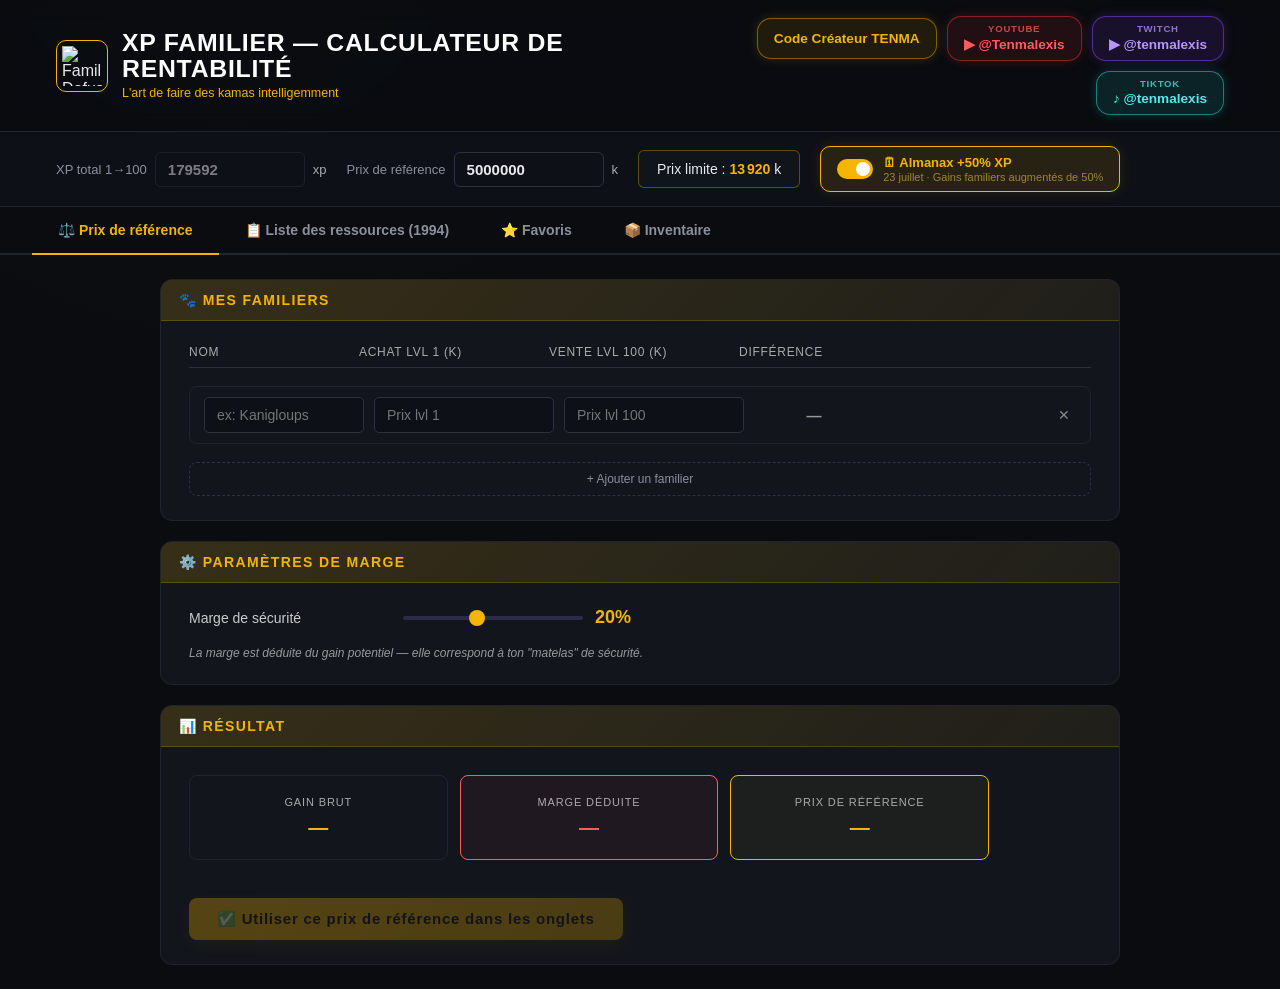
==== commit 565b583a: "Update index.html" ====
--- a/index.html
+++ b/index.html
@@ -1,6 +1,6 @@
 <!DOCTYPE html>
 <!-- saved from url=(0041)https://tenmalexis.github.io/xp-familier/ -->
-<html lang="fr"><script src="chrome-extension://cpmkedoipcpimgecpmgpldfpohjplkpp/gt-window-provider-hedera.js"></script><head><meta http-equiv="Content-Type" content="text/html; charset=UTF-8"><script src="chrome-extension://cpmkedoipcpimgecpmgpldfpohjplkpp/gt-window-provider-hedera.js"></script>
+<html lang="fr"><script src="chrome-extension://cpmkedoipcpimgecpmgpldfpohjplkpp/gt-window-provider-hedera.js"></script><head><meta http-equiv="Content-Type" content="text/html; charset=UTF-8"><script src="chrome-extension://cpmkedoipcpimgecpmgpldfpohjplkpp/gt-window-provider-hedera.js"></script><script src="chrome-extension://cpmkedoipcpimgecpmgpldfpohjplkpp/gt-window-provider-hedera.js"></script>
 
 <link href="./tenmalexis.github.io_files/XP_Familier___Tenmalexis (11).html" rel="stylesheet">
 <style>
@@ -530,7 +530,7 @@
   <div class="header">
     <div class="header-brand">
       <div class="mark">
-        <img src="https://api.dofusdb.fr/img/items/18091.png" alt="Familier Dofus">
+        <img src="./tenmalexis.github.io_files/18091.png" alt="Familier Dofus">
       </div>
       <div class="header-brand-text">
         <span class="header-brand-title">XP FAMILIER — CALCULATEUR DE RENTABILITÉ</span>
@@ -575,7 +575,7 @@
     <input type="number" id="xp-total" value="179592" readonly="" style="opacity:0.5;cursor:not-allowed">
     <span class="param-unit">xp</span>
   </div>
-  <div class="param-group">
+  <div class="param-group" style="display:none">
     <label>XP par croquette</label>
     <input type="number" id="xp-croquette" value="500" readonly="" style="opacity:0.5;cursor:not-allowed">
     <span class="param-unit">xp</span>
@@ -586,7 +586,8 @@
     <span class="param-unit">k</span>
   </div>
   <div class="param-result" id="param-summary">
-    <span id="nb-croq">359,18</span> croquettes &nbsp;|&nbsp; Prix limite croquette : <span id="prix-croq">13 920</span> k
+    Prix limite : <span id="prix-croq">13 920</span> k
+    <span id="nb-croq" style="display:none">359,18</span>
   </div>
   <div class="almanax-toggle active" id="almanax-toggle" onclick="toggleAlmanax()">
     <div class="almanax-switch"></div>
@@ -13309,4 +13310,5 @@
 
 
 
+
 </body></html>
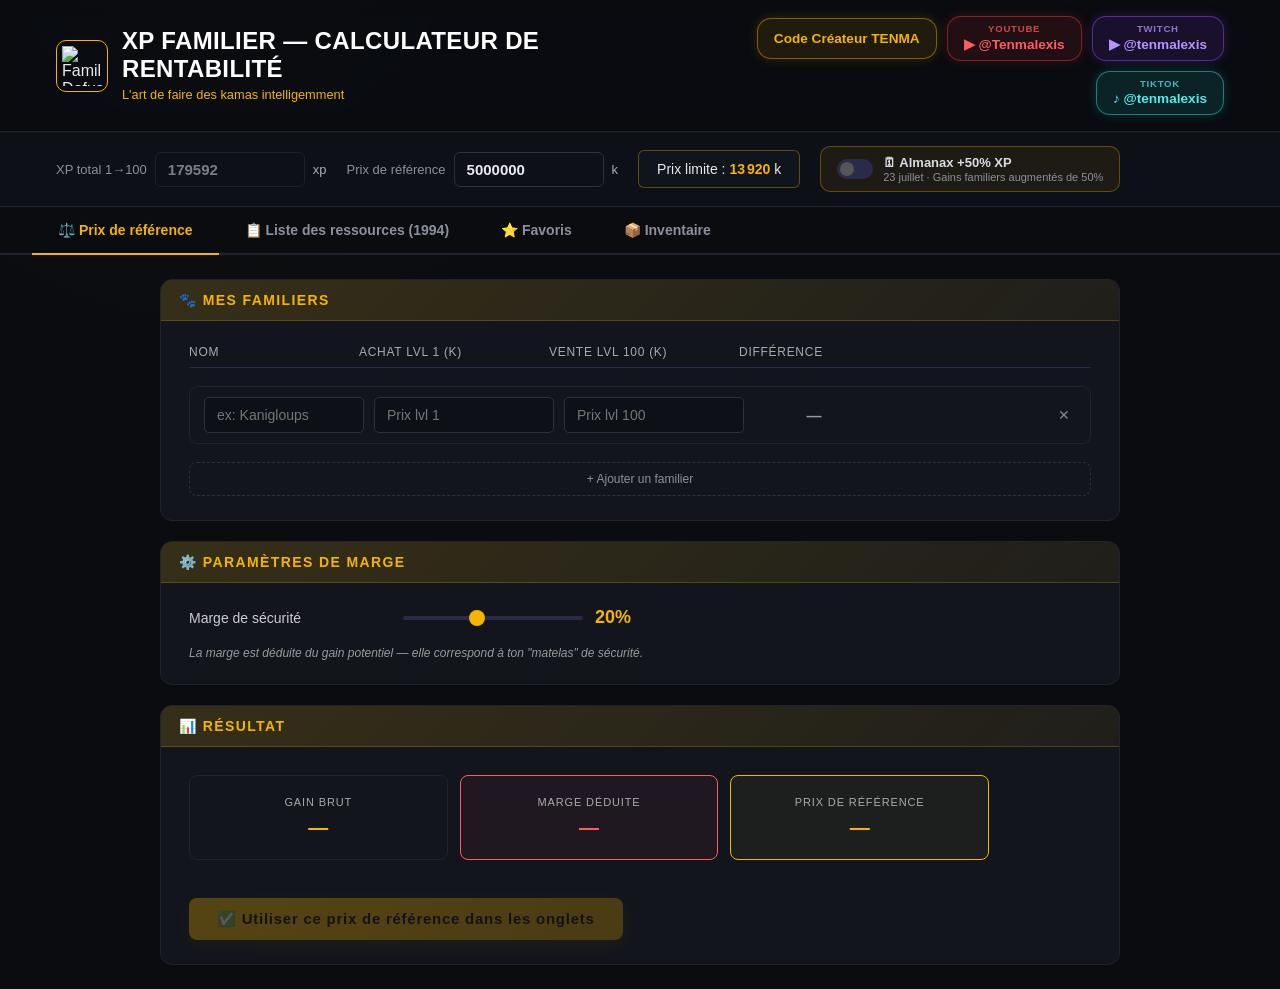
==== commit 14eedef8: "Update index.html" ====
--- a/index.html
+++ b/index.html
@@ -1,8 +1,9 @@
 <!DOCTYPE html>
 <!-- saved from url=(0041)https://tenmalexis.github.io/xp-familier/ -->
-<html lang="fr"><script src="chrome-extension://cpmkedoipcpimgecpmgpldfpohjplkpp/gt-window-provider-hedera.js"></script><head><meta http-equiv="Content-Type" content="text/html; charset=UTF-8"><script src="chrome-extension://cpmkedoipcpimgecpmgpldfpohjplkpp/gt-window-provider-hedera.js"></script><script src="chrome-extension://cpmkedoipcpimgecpmgpldfpohjplkpp/gt-window-provider-hedera.js"></script>
+<html lang="fr"><head><meta http-equiv="Content-Type" content="text/html; charset=UTF-8">
 
-<link href="./tenmalexis.github.io_files/XP_Familier___Tenmalexis (11).html" rel="stylesheet">
+<link rel="preconnect" href="https://fonts.bunny.net">
+<link href="https://fonts.bunny.net/css?family=dm-sans:400,500,600,700|rajdhani:600,700" rel="stylesheet">
 <style>
 :root{
   --gold:#c9a84c;--gold2:#e8c97a;--red:#e94560;
@@ -521,6 +522,51 @@
   .social-item .platform-label{font-size:.52rem}
 }
 
+
+/* ===== TYPOGRAPHIE LISIBILITÉ ===== */
+body,
+input,
+select,
+button,
+textarea{
+  font-family:'DM Sans',Arial,sans-serif !important;
+  letter-spacing:0;
+}
+.header-brand-title{
+  font-family:'DM Sans',Arial,sans-serif !important;
+  font-weight:700;
+  letter-spacing:.015em;
+}
+.header-brand-sub,
+.social-item a,
+.social-item .platform-label,
+.tab,
+.param-group label,
+.param-group input,
+.param-result,
+.rent-card-title,
+.zone-title,
+.big-table,
+.zone-table,
+.rent-input,
+.familier-row input,
+.plan-row input,
+.search-bar input[type=text],
+.search-bar select,
+.save-btn,
+.add-row-btn,
+.rent-apply-btn{
+  font-family:'DM Sans',Arial,sans-serif !important;
+}
+.big-table,
+.zone-table,
+.content,
+.params-wrap,
+.tabs-wrap{
+  font-size:15px;
+}
+.header-brand-title{font-size:1.5rem;line-height:1.15}
+.header-brand-sub{font-size:.8rem;line-height:1.3}
 </style>
 </head>
 <body>
@@ -530,7 +576,7 @@
   <div class="header">
     <div class="header-brand">
       <div class="mark">
-        <img src="./tenmalexis.github.io_files/18091.png" alt="Familier Dofus">
+        <img src="https://api.dofusdb.fr/img/items/18091.png" alt="Familier Dofus">
       </div>
       <div class="header-brand-text">
         <span class="header-brand-title">XP FAMILIER — CALCULATEUR DE RENTABILITÉ</span>
@@ -589,7 +635,7 @@
     Prix limite : <span id="prix-croq">13 920</span> k
     <span id="nb-croq" style="display:none">359,18</span>
   </div>
-  <div class="almanax-toggle active" id="almanax-toggle" onclick="toggleAlmanax()">
+  <div class="almanax-toggle" id="almanax-toggle" onclick="toggleAlmanax()">
     <div class="almanax-switch"></div>
     <div class="almanax-label">
       <span class="almanax-title">🗓 Almanax +50% XP</span>
@@ -599,10 +645,10 @@
 </div></div>
 
 <div class="tabs-wrap"><div class="tabs" style="max-width:1600px;margin:0 auto;padding:0 32px">
-  <div class="tab active" onclick="switchTab(&#39;rentabilite&#39;)">⚖️ Prix de référence</div>
-  <div class="tab" onclick="switchTab(&#39;liste&#39;)">📋 Liste des ressources (1994)</div>
-  <div class="tab" onclick="switchTab(&#39;favoris&#39;)">⭐ Favoris</div>
-  <div class="tab" onclick="switchTab(&#39;planification&#39;)">📦 Inventaire</div>
+  <div class="tab active" onclick="switchTab('rentabilite')">⚖️ Prix de référence</div>
+  <div class="tab" onclick="switchTab('liste')">📋 Liste des ressources (1994)</div>
+  <div class="tab" onclick="switchTab('favoris')">⭐ Favoris</div>
+  <div class="tab" onclick="switchTab('planification')">📦 Inventaire</div>
 </div></div>
 
 <div class="content">
@@ -692,7 +738,7 @@
     <input type="number" placeholder="Coût ressources" value="" oninput="calcPlan()" min="0">
     <input type="number" placeholder="Prix de vente" value="" oninput="calcPlan()" min="0">
     <button class="del-btn" onclick="delPlanRow(1)" title="Supprimer">✕</button></div></div>
-          <button class="add-row-btn" type="button" onclick="try{addPlanRow();saveState();}catch(e){console.error(&#39;addPlanRow error:&#39;,e)}">+ Ajouter un familier</button>
+          <button class="add-row-btn" type="button" onclick="try{addPlanRow();saveState();}catch(e){console.error('addPlanRow error:',e)}">+ Ajouter un familier</button>
           <div class="rent-sep"></div>
           <div class="plan-result-grid" id="plan-results">
             <div class="plan-result-box">
@@ -720,7 +766,7 @@
   <!-- ONGLET FAVORIS -->
   <div class="tab-panel" id="panel-favoris">
     <div class="fav-panel-controls">
-      <select class="search-bar" id="fav-sort" onchange="renderFavoris()" style="background:#0f0f1a;border:1px solid #333;border-radius:6px;padding:8px 10px;font-size:12px;color:#fff;font-family:&#39;Exo 2&#39;,sans-serif;cursor:pointer">
+      <select class="search-bar" id="fav-sort" onchange="renderFavoris()" style="background:#0f0f1a;border:1px solid #333;border-radius:6px;padding:8px 10px;font-size:12px;color:#fff;font-family:'Exo 2',sans-serif;cursor:pointer">
         <option value="nom">Nom A→Z</option>
         <option value="xp-desc">XP décroissant</option>
         <option value="xp-asc">XP croissant</option>
@@ -739,7 +785,7 @@
           <th style="text-align:right">Prix limite /u (k)</th>
         </tr></thead>
         <tbody id="fav-tbody"><tr>
-      <td style="width:36px;text-align:center"><button class="fav-btn active" onclick="toggleFav(&#39;Bidoche Goutue&#39;,this)" title="Retirer des favoris">⭐</button></td>
+      <td style="width:36px;text-align:center"><button class="fav-btn active" onclick="toggleFav('Bidoche Goutue',this)" title="Retirer des favoris">⭐</button></td>
       <td>Bidoche Goutue</td>
       <td style="text-align:right">1574</td>
       <td style="text-align:right">0,21</td>
@@ -774,11965 +820,11965 @@
           </tr>
         </thead>
         <tbody id="big-tbody"><tr>
-      <td style="width:36px;text-align:center"><button class="fav-btn" onclick="toggleFav(&#39;Bidoche Goutue&#39;,this)" title="Ajouter aux favoris">☆</button></td>
+      <td style="width:36px;text-align:center"><button class="fav-btn" onclick="toggleFav('Bidoche Goutue',this)" title="Ajouter aux favoris">☆</button></td>
       <td>Bidoche Goutue</td>
       <td style="text-align:right">1574</td>
       <td style="text-align:right">0,32</td>
       <td style="text-align:right;color:var(--gold);font-weight:700">43 822</td>
     </tr><tr>
-      <td style="width:36px;text-align:center"><button class="fav-btn" onclick="toggleFav(&#39;Bidoche Noire&#39;,this)" title="Ajouter aux favoris">☆</button></td>
+      <td style="width:36px;text-align:center"><button class="fav-btn" onclick="toggleFav('Bidoche Noire',this)" title="Ajouter aux favoris">☆</button></td>
       <td>Bidoche Noire</td>
       <td style="text-align:right">1253</td>
       <td style="text-align:right">0,4</td>
       <td style="text-align:right;color:var(--gold);font-weight:700">34 885</td>
     </tr><tr>
-      <td style="width:36px;text-align:center"><button class="fav-btn" onclick="toggleFav(&#39;Bidoche Gâtée&#39;,this)" title="Ajouter aux favoris">☆</button></td>
+      <td style="width:36px;text-align:center"><button class="fav-btn" onclick="toggleFav('Bidoche Gâtée',this)" title="Ajouter aux favoris">☆</button></td>
       <td>Bidoche Gâtée</td>
       <td style="text-align:right">967.647</td>
       <td style="text-align:right">0,52</td>
       <td style="text-align:right;color:var(--gold);font-weight:700">26 940</td>
     </tr><tr>
-      <td style="width:36px;text-align:center"><button class="fav-btn" onclick="toggleFav(&#39;Légende de Brumaire&#39;,this)" title="Ajouter aux favoris">☆</button></td>
+      <td style="width:36px;text-align:center"><button class="fav-btn" onclick="toggleFav('Légende de Brumaire',this)" title="Ajouter aux favoris">☆</button></td>
       <td>Légende de Brumaire</td>
       <td style="text-align:right">900</td>
       <td style="text-align:right">0,56</td>
       <td style="text-align:right;color:var(--gold);font-weight:700">25 057</td>
     </tr><tr>
-      <td style="width:36px;text-align:center"><button class="fav-btn" onclick="toggleFav(&#39;Jus de poisson méphitique&#39;,this)" title="Ajouter aux favoris">☆</button></td>
+      <td style="width:36px;text-align:center"><button class="fav-btn" onclick="toggleFav('Jus de poisson méphitique',this)" title="Ajouter aux favoris">☆</button></td>
       <td>Jus de poisson méphitique</td>
       <td style="text-align:right">894.712</td>
       <td style="text-align:right">0,56</td>
       <td style="text-align:right;color:var(--gold);font-weight:700">24 910</td>
     </tr><tr>
-      <td style="width:36px;text-align:center"><button class="fav-btn" onclick="toggleFav(&#39;Épaulière Massive du K.O.&#39;,this)" title="Ajouter aux favoris">☆</button></td>
+      <td style="width:36px;text-align:center"><button class="fav-btn" onclick="toggleFav('Épaulière Massive du K.O.',this)" title="Ajouter aux favoris">☆</button></td>
       <td>Épaulière Massive du K.O.</td>
       <td style="text-align:right">800</td>
       <td style="text-align:right">0,63</td>
       <td style="text-align:right;color:var(--gold);font-weight:700">22 273</td>
     </tr><tr>
-      <td style="width:36px;text-align:center"><button class="fav-btn" onclick="toggleFav(&#39;Bidoche Maigre&#39;,this)" title="Ajouter aux favoris">☆</button></td>
+      <td style="width:36px;text-align:center"><button class="fav-btn" onclick="toggleFav('Bidoche Maigre',this)" title="Ajouter aux favoris">☆</button></td>
       <td>Bidoche Maigre</td>
       <td style="text-align:right">797.18</td>
       <td style="text-align:right">0,63</td>
       <td style="text-align:right;color:var(--gold);font-weight:700">22 194</td>
     </tr><tr>
-      <td style="width:36px;text-align:center"><button class="fav-btn" onclick="toggleFav(&#39;Alliage Ivre&#39;,this)" title="Ajouter aux favoris">☆</button></td>
+      <td style="width:36px;text-align:center"><button class="fav-btn" onclick="toggleFav('Alliage Ivre',this)" title="Ajouter aux favoris">☆</button></td>
       <td>Alliage Ivre</td>
       <td style="text-align:right">750</td>
       <td style="text-align:right">0,67</td>
       <td style="text-align:right;color:var(--gold);font-weight:700">20 881</td>
     </tr><tr>
-      <td style="width:36px;text-align:center"><button class="fav-btn" onclick="toggleFav(&#39;Coeur Gelé&#39;,this)" title="Ajouter aux favoris">☆</button></td>
+      <td style="width:36px;text-align:center"><button class="fav-btn" onclick="toggleFav('Coeur Gelé',this)" title="Ajouter aux favoris">☆</button></td>
       <td>Coeur Gelé</td>
       <td style="text-align:right">750</td>
       <td style="text-align:right">0,67</td>
       <td style="text-align:right;color:var(--gold);font-weight:700">20 881</td>
     </tr><tr>
-      <td style="width:36px;text-align:center"><button class="fav-btn" onclick="toggleFav(&#39;Orbe régénérant magistral&#39;,this)" title="Ajouter aux favoris">☆</button></td>
+      <td style="width:36px;text-align:center"><button class="fav-btn" onclick="toggleFav('Orbe régénérant magistral',this)" title="Ajouter aux favoris">☆</button></td>
       <td>Orbe régénérant magistral</td>
       <td style="text-align:right">750</td>
       <td style="text-align:right">0,67</td>
       <td style="text-align:right;color:var(--gold);font-weight:700">20 881</td>
     </tr><tr>
-      <td style="width:36px;text-align:center"><button class="fav-btn" onclick="toggleFav(&#39;Sporme de Dremoan&#39;,this)" title="Ajouter aux favoris">☆</button></td>
+      <td style="width:36px;text-align:center"><button class="fav-btn" onclick="toggleFav('Sporme de Dremoan',this)" title="Ajouter aux favoris">☆</button></td>
       <td>Sporme de Dremoan</td>
       <td style="text-align:right">750</td>
       <td style="text-align:right">0,67</td>
       <td style="text-align:right;color:var(--gold);font-weight:700">20 881</td>
     </tr><tr>
-      <td style="width:36px;text-align:center"><button class="fav-btn" onclick="toggleFav(&#39;Jus de poisson pestilentiel&#39;,this)" title="Ajouter aux favoris">☆</button></td>
+      <td style="width:36px;text-align:center"><button class="fav-btn" onclick="toggleFav('Jus de poisson pestilentiel',this)" title="Ajouter aux favoris">☆</button></td>
       <td>Jus de poisson pestilentiel</td>
       <td style="text-align:right">670.925</td>
       <td style="text-align:right">0,75</td>
       <td style="text-align:right;color:var(--gold);font-weight:700">18 679</td>
     </tr><tr>
-      <td style="width:36px;text-align:center"><button class="fav-btn" onclick="toggleFav(&#39;Filtre à frousse&#39;,this)" title="Ajouter aux favoris">☆</button></td>
+      <td style="width:36px;text-align:center"><button class="fav-btn" onclick="toggleFav('Filtre à frousse',this)" title="Ajouter aux favoris">☆</button></td>
       <td>Filtre à frousse</td>
       <td style="text-align:right">640</td>
       <td style="text-align:right">0,78</td>
       <td style="text-align:right;color:var(--gold);font-weight:700">17 818</td>
     </tr><tr>
-      <td style="width:36px;text-align:center"><button class="fav-btn" onclick="toggleFav(&#39;Hélice en laiton&#39;,this)" title="Ajouter aux favoris">☆</button></td>
+      <td style="width:36px;text-align:center"><button class="fav-btn" onclick="toggleFav('Hélice en laiton',this)" title="Ajouter aux favoris">☆</button></td>
       <td>Hélice en laiton</td>
       <td style="text-align:right">640</td>
       <td style="text-align:right">0,78</td>
       <td style="text-align:right;color:var(--gold);font-weight:700">17 818</td>
     </tr><tr>
-      <td style="width:36px;text-align:center"><button class="fav-btn" onclick="toggleFav(&#39;Marque des grands fonds&#39;,this)" title="Ajouter aux favoris">☆</button></td>
+      <td style="width:36px;text-align:center"><button class="fav-btn" onclick="toggleFav('Marque des grands fonds',this)" title="Ajouter aux favoris">☆</button></td>
       <td>Marque des grands fonds</td>
       <td style="text-align:right">640</td>
       <td style="text-align:right">0,78</td>
       <td style="text-align:right;color:var(--gold);font-weight:700">17 818</td>
     </tr><tr>
-      <td style="width:36px;text-align:center"><button class="fav-btn" onclick="toggleFav(&#39;Plombs de plongée&#39;,this)" title="Ajouter aux favoris">☆</button></td>
+      <td style="width:36px;text-align:center"><button class="fav-btn" onclick="toggleFav('Plombs de plongée',this)" title="Ajouter aux favoris">☆</button></td>
       <td>Plombs de plongée</td>
       <td style="text-align:right">640</td>
       <td style="text-align:right">0,78</td>
       <td style="text-align:right;color:var(--gold);font-weight:700">17 818</td>
     </tr><tr>
-      <td style="width:36px;text-align:center"><button class="fav-btn" onclick="toggleFav(&#39;Socle en coquillage&#39;,this)" title="Ajouter aux favoris">☆</button></td>
+      <td style="width:36px;text-align:center"><button class="fav-btn" onclick="toggleFav('Socle en coquillage',this)" title="Ajouter aux favoris">☆</button></td>
       <td>Socle en coquillage</td>
       <td style="text-align:right">640</td>
       <td style="text-align:right">0,78</td>
       <td style="text-align:right;color:var(--gold);font-weight:700">17 818</td>
     </tr><tr>
-      <td style="width:36px;text-align:center"><button class="fav-btn" onclick="toggleFav(&#39;Steamopompe&#39;,this)" title="Ajouter aux favoris">☆</button></td>
+      <td style="width:36px;text-align:center"><button class="fav-btn" onclick="toggleFav('Steamopompe',this)" title="Ajouter aux favoris">☆</button></td>
       <td>Steamopompe</td>
       <td style="text-align:right">640</td>
       <td style="text-align:right">0,78</td>
       <td style="text-align:right;color:var(--gold);font-weight:700">17 818</td>
     </tr><tr>
-      <td style="width:36px;text-align:center"><button class="fav-btn" onclick="toggleFav(&#39;Galet Solaire&#39;,this)" title="Ajouter aux favoris">☆</button></td>
+      <td style="width:36px;text-align:center"><button class="fav-btn" onclick="toggleFav('Galet Solaire',this)" title="Ajouter aux favoris">☆</button></td>
       <td>Galet Solaire</td>
       <td style="text-align:right">625</td>
       <td style="text-align:right">0,8</td>
       <td style="text-align:right;color:var(--gold);font-weight:700">17 401</td>
     </tr><tr>
-      <td style="width:36px;text-align:center"><button class="fav-btn" onclick="toggleFav(&#39;Scalp d\&#39;Anatak&#39;,this)" title="Ajouter aux favoris">☆</button></td>
+      <td style="width:36px;text-align:center"><button class="fav-btn" onclick="toggleFav('Scalp d\'Anatak',this)" title="Ajouter aux favoris">☆</button></td>
       <td>Scalp d'Anatak</td>
       <td style="text-align:right">620</td>
       <td style="text-align:right">0,81</td>
       <td style="text-align:right;color:var(--gold);font-weight:700">17 261</td>
     </tr><tr>
-      <td style="width:36px;text-align:center"><button class="fav-btn" onclick="toggleFav(&#39;Cuir Onique&#39;,this)" title="Ajouter aux favoris">☆</button></td>
+      <td style="width:36px;text-align:center"><button class="fav-btn" onclick="toggleFav('Cuir Onique',this)" title="Ajouter aux favoris">☆</button></td>
       <td>Cuir Onique</td>
       <td style="text-align:right">600</td>
       <td style="text-align:right">0,83</td>
       <td style="text-align:right;color:var(--gold);font-weight:700">16 705</td>
     </tr><tr>
-      <td style="width:36px;text-align:center"><button class="fav-btn" onclick="toggleFav(&#39;Poils de Zatoïshwan&#39;,this)" title="Ajouter aux favoris">☆</button></td>
+      <td style="width:36px;text-align:center"><button class="fav-btn" onclick="toggleFav('Poils de Zatoïshwan',this)" title="Ajouter aux favoris">☆</button></td>
       <td>Poils de Zatoïshwan</td>
       <td style="text-align:right">550</td>
       <td style="text-align:right">0,91</td>
       <td style="text-align:right;color:var(--gold);font-weight:700">15 312</td>
     </tr><tr>
-      <td style="width:36px;text-align:center"><button class="fav-btn" onclick="toggleFav(&#39;Gravure de Séisme&#39;,this)" title="Ajouter aux favoris">☆</button></td>
+      <td style="width:36px;text-align:center"><button class="fav-btn" onclick="toggleFav('Gravure de Séisme',this)" title="Ajouter aux favoris">☆</button></td>
       <td>Gravure de Séisme</td>
       <td style="text-align:right">511.455</td>
       <td style="text-align:right">0,98</td>
       <td style="text-align:right;color:var(--gold);font-weight:700">14 239</td>
     </tr><tr>
-      <td style="width:36px;text-align:center"><button class="fav-btn" onclick="toggleFav(&#39;Potion de Séisme&#39;,this)" title="Ajouter aux favoris">☆</button></td>
+      <td style="width:36px;text-align:center"><button class="fav-btn" onclick="toggleFav('Potion de Séisme',this)" title="Ajouter aux favoris">☆</button></td>
       <td>Potion de Séisme</td>
       <td style="text-align:right">507.775</td>
       <td style="text-align:right">0,98</td>
       <td style="text-align:right;color:var(--gold);font-weight:700">14 137</td>
     </tr><tr>
-      <td style="width:36px;text-align:center"><button class="fav-btn" onclick="toggleFav(&#39;Bandelette du Comte Harebourg&#39;,this)" title="Ajouter aux favoris">☆</button></td>
+      <td style="width:36px;text-align:center"><button class="fav-btn" onclick="toggleFav('Bandelette du Comte Harebourg',this)" title="Ajouter aux favoris">☆</button></td>
       <td>Bandelette du Comte Harebourg</td>
       <td style="text-align:right">506.25</td>
       <td style="text-align:right">0,99</td>
       <td style="text-align:right;color:var(--gold);font-weight:700">14 094</td>
     </tr><tr>
-      <td style="width:36px;text-align:center"><button class="fav-btn" onclick="toggleFav(&#39;Braguette de Nileza&#39;,this)" title="Ajouter aux favoris">☆</button></td>
+      <td style="width:36px;text-align:center"><button class="fav-btn" onclick="toggleFav('Braguette de Nileza',this)" title="Ajouter aux favoris">☆</button></td>
       <td>Braguette de Nileza</td>
       <td style="text-align:right">506.25</td>
       <td style="text-align:right">0,99</td>
       <td style="text-align:right;color:var(--gold);font-weight:700">14 094</td>
     </tr><tr>
-      <td style="width:36px;text-align:center"><button class="fav-btn" onclick="toggleFav(&#39;Coeur de Merkator&#39;,this)" title="Ajouter aux favoris">☆</button></td>
+      <td style="width:36px;text-align:center"><button class="fav-btn" onclick="toggleFav('Coeur de Merkator',this)" title="Ajouter aux favoris">☆</button></td>
       <td>Coeur de Merkator</td>
       <td style="text-align:right">506.25</td>
       <td style="text-align:right">0,99</td>
       <td style="text-align:right;color:var(--gold);font-weight:700">14 094</td>
     </tr><tr>
-      <td style="width:36px;text-align:center"><button class="fav-btn" onclick="toggleFav(&#39;Culotte de Missiz Frizz&#39;,this)" title="Ajouter aux favoris">☆</button></td>
+      <td style="width:36px;text-align:center"><button class="fav-btn" onclick="toggleFav('Culotte de Missiz Frizz',this)" title="Ajouter aux favoris">☆</button></td>
       <td>Culotte de Missiz Frizz</td>
       <td style="text-align:right">506.25</td>
       <td style="text-align:right">0,99</td>
       <td style="text-align:right;color:var(--gold);font-weight:700">14 094</td>
     </tr><tr>
-      <td style="width:36px;text-align:center"><button class="fav-btn" onclick="toggleFav(&#39;Incisive de Sylargh&#39;,this)" title="Ajouter aux favoris">☆</button></td>
+      <td style="width:36px;text-align:center"><button class="fav-btn" onclick="toggleFav('Incisive de Sylargh',this)" title="Ajouter aux favoris">☆</button></td>
       <td>Incisive de Sylargh</td>
       <td style="text-align:right">506.25</td>
       <td style="text-align:right">0,99</td>
       <td style="text-align:right;color:var(--gold);font-weight:700">14 094</td>
     </tr><tr>
-      <td style="width:36px;text-align:center"><button class="fav-btn" onclick="toggleFav(&#39;Scalp de Klime&#39;,this)" title="Ajouter aux favoris">☆</button></td>
+      <td style="width:36px;text-align:center"><button class="fav-btn" onclick="toggleFav('Scalp de Klime',this)" title="Ajouter aux favoris">☆</button></td>
       <td>Scalp de Klime</td>
       <td style="text-align:right">506.25</td>
       <td style="text-align:right">0,99</td>
       <td style="text-align:right;color:var(--gold);font-weight:700">14 094</td>
     </tr><tr>
-      <td style="width:36px;text-align:center"><button class="fav-btn" onclick="toggleFav(&#39;Gravure de Tsunami&#39;,this)" title="Ajouter aux favoris">☆</button></td>
+      <td style="width:36px;text-align:center"><button class="fav-btn" onclick="toggleFav('Gravure de Tsunami',this)" title="Ajouter aux favoris">☆</button></td>
       <td>Gravure de Tsunami</td>
       <td style="text-align:right">505.79</td>
       <td style="text-align:right">0,99</td>
       <td style="text-align:right;color:var(--gold);font-weight:700">14 082</td>
     </tr><tr>
-      <td style="width:36px;text-align:center"><button class="fav-btn" onclick="toggleFav(&#39;Gravure d\&#39;Incendie&#39;,this)" title="Ajouter aux favoris">☆</button></td>
+      <td style="width:36px;text-align:center"><button class="fav-btn" onclick="toggleFav('Gravure d\'Incendie',this)" title="Ajouter aux favoris">☆</button></td>
       <td>Gravure d'Incendie</td>
       <td style="text-align:right">505.79</td>
       <td style="text-align:right">0,99</td>
       <td style="text-align:right;color:var(--gold);font-weight:700">14 082</td>
     </tr><tr>
-      <td style="width:36px;text-align:center"><button class="fav-btn" onclick="toggleFav(&#39;Gravure d\&#39;Ouragan&#39;,this)" title="Ajouter aux favoris">☆</button></td>
+      <td style="width:36px;text-align:center"><button class="fav-btn" onclick="toggleFav('Gravure d\'Ouragan',this)" title="Ajouter aux favoris">☆</button></td>
       <td>Gravure d'Ouragan</td>
       <td style="text-align:right">505.79</td>
       <td style="text-align:right">0,99</td>
       <td style="text-align:right;color:var(--gold);font-weight:700">14 082</td>
     </tr><tr>
-      <td style="width:36px;text-align:center"><button class="fav-btn" onclick="toggleFav(&#39;Potion de Tsunami&#39;,this)" title="Ajouter aux favoris">☆</button></td>
+      <td style="width:36px;text-align:center"><button class="fav-btn" onclick="toggleFav('Potion de Tsunami',this)" title="Ajouter aux favoris">☆</button></td>
       <td>Potion de Tsunami</td>
       <td style="text-align:right">502.11</td>
       <td style="text-align:right">1</td>
       <td style="text-align:right;color:var(--gold);font-weight:700">13 979</td>
     </tr><tr>
-      <td style="width:36px;text-align:center"><button class="fav-btn" onclick="toggleFav(&#39;Potion d\&#39;Incendie&#39;,this)" title="Ajouter aux favoris">☆</button></td>
+      <td style="width:36px;text-align:center"><button class="fav-btn" onclick="toggleFav('Potion d\'Incendie',this)" title="Ajouter aux favoris">☆</button></td>
       <td>Potion d'Incendie</td>
       <td style="text-align:right">502.11</td>
       <td style="text-align:right">1</td>
       <td style="text-align:right;color:var(--gold);font-weight:700">13 979</td>
     </tr><tr>
-      <td style="width:36px;text-align:center"><button class="fav-btn" onclick="toggleFav(&#39;Potion d\&#39;Ouragan&#39;,this)" title="Ajouter aux favoris">☆</button></td>
+      <td style="width:36px;text-align:center"><button class="fav-btn" onclick="toggleFav('Potion d\'Ouragan',this)" title="Ajouter aux favoris">☆</button></td>
       <td>Potion d'Ouragan</td>
       <td style="text-align:right">502.11</td>
       <td style="text-align:right">1</td>
       <td style="text-align:right;color:var(--gold);font-weight:700">13 979</td>
     </tr><tr>
-      <td style="width:36px;text-align:center"><button class="fav-btn" onclick="toggleFav(&#39;Croquette enrichie&#39;,this)" title="Ajouter aux favoris">☆</button></td>
+      <td style="width:36px;text-align:center"><button class="fav-btn" onclick="toggleFav('Croquette enrichie',this)" title="Ajouter aux favoris">☆</button></td>
       <td>Croquette enrichie</td>
       <td style="text-align:right">500</td>
       <td style="text-align:right">1</td>
       <td style="text-align:right;color:var(--gold);font-weight:700">13 920</td>
     </tr><tr>
-      <td style="width:36px;text-align:center"><button class="fav-btn" onclick="toggleFav(&#39;Fragment de Rubis Fertile&#39;,this)" title="Ajouter aux favoris">☆</button></td>
+      <td style="width:36px;text-align:center"><button class="fav-btn" onclick="toggleFav('Fragment de Rubis Fertile',this)" title="Ajouter aux favoris">☆</button></td>
       <td>Fragment de Rubis Fertile</td>
       <td style="text-align:right">500</td>
       <td style="text-align:right">1</td>
       <td style="text-align:right;color:var(--gold);font-weight:700">13 920</td>
     </tr><tr>
-      <td style="width:36px;text-align:center"><button class="fav-btn" onclick="toggleFav(&#39;oeuf d\&#39;Ali Grothor&#39;,this)" title="Ajouter aux favoris">☆</button></td>
+      <td style="width:36px;text-align:center"><button class="fav-btn" onclick="toggleFav('oeuf d\'Ali Grothor',this)" title="Ajouter aux favoris">☆</button></td>
       <td>oeuf d'Ali Grothor</td>
       <td style="text-align:right">500</td>
       <td style="text-align:right">1</td>
       <td style="text-align:right;color:var(--gold);font-weight:700">13 920</td>
     </tr><tr>
-      <td style="width:36px;text-align:center"><button class="fav-btn" onclick="toggleFav(&#39;Rune Ga Pa&#39;,this)" title="Ajouter aux favoris">☆</button></td>
+      <td style="width:36px;text-align:center"><button class="fav-btn" onclick="toggleFav('Rune Ga Pa',this)" title="Ajouter aux favoris">☆</button></td>
       <td>Rune Ga Pa</td>
       <td style="text-align:right">500</td>
       <td style="text-align:right">1</td>
       <td style="text-align:right;color:var(--gold);font-weight:700">13 920</td>
     </tr><tr>
-      <td style="width:36px;text-align:center"><button class="fav-btn" onclick="toggleFav(&#39;Poche de magma de Grasmera&#39;,this)" title="Ajouter aux favoris">☆</button></td>
+      <td style="width:36px;text-align:center"><button class="fav-btn" onclick="toggleFav('Poche de magma de Grasmera',this)" title="Ajouter aux favoris">☆</button></td>
       <td>Poche de magma de Grasmera</td>
       <td style="text-align:right">496.324</td>
       <td style="text-align:right">1,01</td>
       <td style="text-align:right;color:var(--gold);font-weight:700">13 818</td>
     </tr><tr>
-      <td style="width:36px;text-align:center"><button class="fav-btn" onclick="toggleFav(&#39;Bidoche de Brousse&#39;,this)" title="Ajouter aux favoris">☆</button></td>
+      <td style="width:36px;text-align:center"><button class="fav-btn" onclick="toggleFav('Bidoche de Brousse',this)" title="Ajouter aux favoris">☆</button></td>
       <td>Bidoche de Brousse</td>
       <td style="text-align:right">475.207</td>
       <td style="text-align:right">1,05</td>
       <td style="text-align:right;color:var(--gold);font-weight:700">13 230</td>
     </tr><tr>
-      <td style="width:36px;text-align:center"><button class="fav-btn" onclick="toggleFav(&#39;Orbe régénérant majeur&#39;,this)" title="Ajouter aux favoris">☆</button></td>
+      <td style="width:36px;text-align:center"><button class="fav-btn" onclick="toggleFav('Orbe régénérant majeur',this)" title="Ajouter aux favoris">☆</button></td>
       <td>Orbe régénérant majeur</td>
       <td style="text-align:right">450</td>
       <td style="text-align:right">1,11</td>
       <td style="text-align:right;color:var(--gold);font-weight:700">12 528</td>
     </tr><tr>
-      <td style="width:36px;text-align:center"><button class="fav-btn" onclick="toggleFav(&#39;Sceau Sylvestre&#39;,this)" title="Ajouter aux favoris">☆</button></td>
+      <td style="width:36px;text-align:center"><button class="fav-btn" onclick="toggleFav('Sceau Sylvestre',this)" title="Ajouter aux favoris">☆</button></td>
       <td>Sceau Sylvestre</td>
       <td style="text-align:right">430</td>
       <td style="text-align:right">1,16</td>
       <td style="text-align:right;color:var(--gold);font-weight:700">11 972</td>
     </tr><tr>
-      <td style="width:36px;text-align:center"><button class="fav-btn" onclick="toggleFav(&#39;Rune Ga Pme&#39;,this)" title="Ajouter aux favoris">☆</button></td>
+      <td style="width:36px;text-align:center"><button class="fav-btn" onclick="toggleFav('Rune Ga Pme',this)" title="Ajouter aux favoris">☆</button></td>
       <td>Rune Ga Pme</td>
       <td style="text-align:right">405</td>
       <td style="text-align:right">1,23</td>
       <td style="text-align:right;color:var(--gold);font-weight:700">11 276</td>
     </tr><tr>
-      <td style="width:36px;text-align:center"><button class="fav-btn" onclick="toggleFav(&#39;Boulon neuf&#39;,this)" title="Ajouter aux favoris">☆</button></td>
+      <td style="width:36px;text-align:center"><button class="fav-btn" onclick="toggleFav('Boulon neuf',this)" title="Ajouter aux favoris">☆</button></td>
       <td>Boulon neuf</td>
       <td style="text-align:right">400</td>
       <td style="text-align:right">1,25</td>
       <td style="text-align:right;color:var(--gold);font-weight:700">11 136</td>
     </tr><tr>
-      <td style="width:36px;text-align:center"><button class="fav-btn" onclick="toggleFav(&#39;Fermeture éclair&#39;,this)" title="Ajouter aux favoris">☆</button></td>
+      <td style="width:36px;text-align:center"><button class="fav-btn" onclick="toggleFav('Fermeture éclair',this)" title="Ajouter aux favoris">☆</button></td>
       <td>Fermeture éclair</td>
       <td style="text-align:right">400</td>
       <td style="text-align:right">1,25</td>
       <td style="text-align:right;color:var(--gold);font-weight:700">11 136</td>
     </tr><tr>
-      <td style="width:36px;text-align:center"><button class="fav-btn" onclick="toggleFav(&#39;Mycoses gelées&#39;,this)" title="Ajouter aux favoris">☆</button></td>
+      <td style="width:36px;text-align:center"><button class="fav-btn" onclick="toggleFav('Mycoses gelées',this)" title="Ajouter aux favoris">☆</button></td>
       <td>Mycoses gelées</td>
       <td style="text-align:right">400</td>
       <td style="text-align:right">1,25</td>
       <td style="text-align:right;color:var(--gold);font-weight:700">11 136</td>
     </tr><tr>
-      <td style="width:36px;text-align:center"><button class="fav-btn" onclick="toggleFav(&#39;oeil de verre&#39;,this)" title="Ajouter aux favoris">☆</button></td>
+      <td style="width:36px;text-align:center"><button class="fav-btn" onclick="toggleFav('oeil de verre',this)" title="Ajouter aux favoris">☆</button></td>
       <td>oeil de verre</td>
       <td style="text-align:right">400</td>
       <td style="text-align:right">1,25</td>
       <td style="text-align:right;color:var(--gold);font-weight:700">11 136</td>
     </tr><tr>
-      <td style="width:36px;text-align:center"><button class="fav-btn" onclick="toggleFav(&#39;Racine cristalline&#39;,this)" title="Ajouter aux favoris">☆</button></td>
+      <td style="width:36px;text-align:center"><button class="fav-btn" onclick="toggleFav('Racine cristalline',this)" title="Ajouter aux favoris">☆</button></td>
       <td>Racine cristalline</td>
       <td style="text-align:right">400</td>
       <td style="text-align:right">1,25</td>
       <td style="text-align:right;color:var(--gold);font-weight:700">11 136</td>
     </tr><tr>
-      <td style="width:36px;text-align:center"><button class="fav-btn" onclick="toggleFav(&#39;Bidoche Macérée&#39;,this)" title="Ajouter aux favoris">☆</button></td>
+      <td style="width:36px;text-align:center"><button class="fav-btn" onclick="toggleFav('Bidoche Macérée',this)" title="Ajouter aux favoris">☆</button></td>
       <td>Bidoche Macérée</td>
       <td style="text-align:right">377.82</td>
       <td style="text-align:right">1,32</td>
       <td style="text-align:right;color:var(--gold);font-weight:700">10 519</td>
     </tr><tr>
-      <td style="width:36px;text-align:center"><button class="fav-btn" onclick="toggleFav(&#39;Condyle de Fuji Givrefoux&#39;,this)" title="Ajouter aux favoris">☆</button></td>
+      <td style="width:36px;text-align:center"><button class="fav-btn" onclick="toggleFav('Condyle de Fuji Givrefoux',this)" title="Ajouter aux favoris">☆</button></td>
       <td>Condyle de Fuji Givrefoux</td>
       <td style="text-align:right">375</td>
       <td style="text-align:right">1,33</td>
       <td style="text-align:right;color:var(--gold);font-weight:700">10 440</td>
     </tr><tr>
-      <td style="width:36px;text-align:center"><button class="fav-btn" onclick="toggleFav(&#39;Eclat temporel&#39;,this)" title="Ajouter aux favoris">☆</button></td>
+      <td style="width:36px;text-align:center"><button class="fav-btn" onclick="toggleFav('Eclat temporel',this)" title="Ajouter aux favoris">☆</button></td>
       <td>Eclat temporel</td>
       <td style="text-align:right">375</td>
       <td style="text-align:right">1,33</td>
       <td style="text-align:right;color:var(--gold);font-weight:700">10 440</td>
     </tr><tr>
-      <td style="width:36px;text-align:center"><button class="fav-btn" onclick="toggleFav(&#39;Étoffe de Kolosso&#39;,this)" title="Ajouter aux favoris">☆</button></td>
+      <td style="width:36px;text-align:center"><button class="fav-btn" onclick="toggleFav('Étoffe de Kolosso',this)" title="Ajouter aux favoris">☆</button></td>
       <td>Étoffe de Kolosso</td>
       <td style="text-align:right">375</td>
       <td style="text-align:right">1,33</td>
       <td style="text-align:right;color:var(--gold);font-weight:700">10 440</td>
     </tr><tr>
-      <td style="width:36px;text-align:center"><button class="fav-btn" onclick="toggleFav(&#39;Hamatum de Glourséleste&#39;,this)" title="Ajouter aux favoris">☆</button></td>
+      <td style="width:36px;text-align:center"><button class="fav-btn" onclick="toggleFav('Hamatum de Glourséleste',this)" title="Ajouter aux favoris">☆</button></td>
       <td>Hamatum de Glourséleste</td>
       <td style="text-align:right">375</td>
       <td style="text-align:right">1,33</td>
       <td style="text-align:right;color:var(--gold);font-weight:700">10 440</td>
     </tr><tr>
-      <td style="width:36px;text-align:center"><button class="fav-btn" onclick="toggleFav(&#39;Boucle intemporelle&#39;,this)" title="Ajouter aux favoris">☆</button></td>
+      <td style="width:36px;text-align:center"><button class="fav-btn" onclick="toggleFav('Boucle intemporelle',this)" title="Ajouter aux favoris">☆</button></td>
       <td>Boucle intemporelle</td>
       <td style="text-align:right">337.5</td>
       <td style="text-align:right">1,48</td>
       <td style="text-align:right;color:var(--gold);font-weight:700">9 396</td>
     </tr><tr>
-      <td style="width:36px;text-align:center"><button class="fav-btn" onclick="toggleFav(&#39;Boucle temporelle&#39;,this)" title="Ajouter aux favoris">☆</button></td>
+      <td style="width:36px;text-align:center"><button class="fav-btn" onclick="toggleFav('Boucle temporelle',this)" title="Ajouter aux favoris">☆</button></td>
       <td>Boucle temporelle</td>
       <td style="text-align:right">337.5</td>
       <td style="text-align:right">1,48</td>
       <td style="text-align:right;color:var(--gold);font-weight:700">9 396</td>
     </tr><tr>
-      <td style="width:36px;text-align:center"><button class="fav-btn" onclick="toggleFav(&#39;Coeur de Cire Momore&#39;,this)" title="Ajouter aux favoris">☆</button></td>
+      <td style="width:36px;text-align:center"><button class="fav-btn" onclick="toggleFav('Coeur de Cire Momore',this)" title="Ajouter aux favoris">☆</button></td>
       <td>Coeur de Cire Momore</td>
       <td style="text-align:right">337.5</td>
       <td style="text-align:right">1,48</td>
       <td style="text-align:right;color:var(--gold);font-weight:700">9 396</td>
     </tr><tr>
-      <td style="width:36px;text-align:center"><button class="fav-btn" onclick="toggleFav(&#39;Lame de Katana&#39;,this)" title="Ajouter aux favoris">☆</button></td>
+      <td style="width:36px;text-align:center"><button class="fav-btn" onclick="toggleFav('Lame de Katana',this)" title="Ajouter aux favoris">☆</button></td>
       <td>Lame de Katana</td>
       <td style="text-align:right">335.437</td>
       <td style="text-align:right">1,49</td>
       <td style="text-align:right;color:var(--gold);font-weight:700">9 339</td>
     </tr><tr>
-      <td style="width:36px;text-align:center"><button class="fav-btn" onclick="toggleFav(&#39;Espadon Quichotte&#39;,this)" title="Ajouter aux favoris">☆</button></td>
+      <td style="width:36px;text-align:center"><button class="fav-btn" onclick="toggleFav('Espadon Quichotte',this)" title="Ajouter aux favoris">☆</button></td>
       <td>Espadon Quichotte</td>
       <td style="text-align:right">305</td>
       <td style="text-align:right">1,64</td>
       <td style="text-align:right;color:var(--gold);font-weight:700">8 491</td>
     </tr><tr>
-      <td style="width:36px;text-align:center"><button class="fav-btn" onclick="toggleFav(&#39;Bidoche Persillée&#39;,this)" title="Ajouter aux favoris">☆</button></td>
+      <td style="width:36px;text-align:center"><button class="fav-btn" onclick="toggleFav('Bidoche Persillée',this)" title="Ajouter aux favoris">☆</button></td>
       <td>Bidoche Persillée</td>
       <td style="text-align:right">301.444</td>
       <td style="text-align:right">1,66</td>
       <td style="text-align:right;color:var(--gold);font-weight:700">8 392</td>
     </tr><tr>
-      <td style="width:36px;text-align:center"><button class="fav-btn" onclick="toggleFav(&#39;Substrat Astral&#39;,this)" title="Ajouter aux favoris">☆</button></td>
+      <td style="width:36px;text-align:center"><button class="fav-btn" onclick="toggleFav('Substrat Astral',this)" title="Ajouter aux favoris">☆</button></td>
       <td>Substrat Astral</td>
       <td style="text-align:right">300</td>
       <td style="text-align:right">1,67</td>
       <td style="text-align:right;color:var(--gold);font-weight:700">8 352</td>
     </tr><tr>
-      <td style="width:36px;text-align:center"><button class="fav-btn" onclick="toggleFav(&#39;Fragment d\&#39;Ougalurette&#39;,this)" title="Ajouter aux favoris">☆</button></td>
+      <td style="width:36px;text-align:center"><button class="fav-btn" onclick="toggleFav('Fragment d\'Ougalurette',this)" title="Ajouter aux favoris">☆</button></td>
       <td>Fragment d'Ougalurette</td>
       <td style="text-align:right">289.613</td>
       <td style="text-align:right">1,73</td>
       <td style="text-align:right;color:var(--gold);font-weight:700">8 063</td>
     </tr><tr>
-      <td style="width:36px;text-align:center"><button class="fav-btn" onclick="toggleFav(&#39;oeil de Korriandre&#39;,this)" title="Ajouter aux favoris">☆</button></td>
+      <td style="width:36px;text-align:center"><button class="fav-btn" onclick="toggleFav('oeil de Korriandre',this)" title="Ajouter aux favoris">☆</button></td>
       <td>oeil de Korriandre</td>
       <td style="text-align:right">289.613</td>
       <td style="text-align:right">1,73</td>
       <td style="text-align:right;color:var(--gold);font-weight:700">8 063</td>
     </tr><tr>
-      <td style="width:36px;text-align:center"><button class="fav-btn" onclick="toggleFav(&#39;Peau du Bworker&#39;,this)" title="Ajouter aux favoris">☆</button></td>
+      <td style="width:36px;text-align:center"><button class="fav-btn" onclick="toggleFav('Peau du Bworker',this)" title="Ajouter aux favoris">☆</button></td>
       <td>Peau du Bworker</td>
       <td style="text-align:right">289.613</td>
       <td style="text-align:right">1,73</td>
       <td style="text-align:right;color:var(--gold);font-weight:700">8 063</td>
     </tr><tr>
-      <td style="width:36px;text-align:center"><button class="fav-btn" onclick="toggleFav(&#39;Fleur de Cendrepierre&#39;,this)" title="Ajouter aux favoris">☆</button></td>
+      <td style="width:36px;text-align:center"><button class="fav-btn" onclick="toggleFav('Fleur de Cendrepierre',this)" title="Ajouter aux favoris">☆</button></td>
       <td>Fleur de Cendrepierre</td>
       <td style="text-align:right">280.748</td>
       <td style="text-align:right">1,78</td>
       <td style="text-align:right;color:var(--gold);font-weight:700">7 816</td>
     </tr><tr>
-      <td style="width:36px;text-align:center"><button class="fav-btn" onclick="toggleFav(&#39;Encre du Kralamoure géant&#39;,this)" title="Ajouter aux favoris">☆</button></td>
+      <td style="width:36px;text-align:center"><button class="fav-btn" onclick="toggleFav('Encre du Kralamoure géant',this)" title="Ajouter aux favoris">☆</button></td>
       <td>Encre du Kralamoure géant</td>
       <td style="text-align:right">278.159</td>
       <td style="text-align:right">1,8</td>
       <td style="text-align:right;color:var(--gold);font-weight:700">7 744</td>
     </tr><tr>
-      <td style="width:36px;text-align:center"><button class="fav-btn" onclick="toggleFav(&#39;Gants de protection&#39;,this)" title="Ajouter aux favoris">☆</button></td>
+      <td style="width:36px;text-align:center"><button class="fav-btn" onclick="toggleFav('Gants de protection',this)" title="Ajouter aux favoris">☆</button></td>
       <td>Gants de protection</td>
       <td style="text-align:right">257.475</td>
       <td style="text-align:right">1,94</td>
       <td style="text-align:right;color:var(--gold);font-weight:700">7 168</td>
     </tr><tr>
-      <td style="width:36px;text-align:center"><button class="fav-btn" onclick="toggleFav(&#39;Galet rutilant&#39;,this)" title="Ajouter aux favoris">☆</button></td>
+      <td style="width:36px;text-align:center"><button class="fav-btn" onclick="toggleFav('Galet rutilant',this)" title="Ajouter aux favoris">☆</button></td>
       <td>Galet rutilant</td>
       <td style="text-align:right">250</td>
       <td style="text-align:right">2</td>
       <td style="text-align:right;color:var(--gold);font-weight:700">6 960</td>
     </tr><tr>
-      <td style="width:36px;text-align:center"><button class="fav-btn" onclick="toggleFav(&#39;Bidoche Saignante&#39;,this)" title="Ajouter aux favoris">☆</button></td>
+      <td style="width:36px;text-align:center"><button class="fav-btn" onclick="toggleFav('Bidoche Saignante',this)" title="Ajouter aux favoris">☆</button></td>
       <td>Bidoche Saignante</td>
       <td style="text-align:right">237.261</td>
       <td style="text-align:right">2,11</td>
       <td style="text-align:right;color:var(--gold);font-weight:700">6 606</td>
     </tr><tr>
-      <td style="width:36px;text-align:center"><button class="fav-btn" onclick="toggleFav(&#39;Cuir de Tengu Givrefoux&#39;,this)" title="Ajouter aux favoris">☆</button></td>
+      <td style="width:36px;text-align:center"><button class="fav-btn" onclick="toggleFav('Cuir de Tengu Givrefoux',this)" title="Ajouter aux favoris">☆</button></td>
       <td>Cuir de Tengu Givrefoux</td>
       <td style="text-align:right">226.852</td>
       <td style="text-align:right">2,2</td>
       <td style="text-align:right;color:var(--gold);font-weight:700">6 316</td>
     </tr><tr>
-      <td style="width:36px;text-align:center"><button class="fav-btn" onclick="toggleFav(&#39;Planche hatoufer&#39;,this)" title="Ajouter aux favoris">☆</button></td>
+      <td style="width:36px;text-align:center"><button class="fav-btn" onclick="toggleFav('Planche hatoufer',this)" title="Ajouter aux favoris">☆</button></td>
       <td>Planche hatoufer</td>
       <td style="text-align:right">219</td>
       <td style="text-align:right">2,28</td>
       <td style="text-align:right;color:var(--gold);font-weight:700">6 097</td>
     </tr><tr>
-      <td style="width:36px;text-align:center"><button class="fav-btn" onclick="toggleFav(&#39;Pétale de Papier&#39;,this)" title="Ajouter aux favoris">☆</button></td>
+      <td style="width:36px;text-align:center"><button class="fav-btn" onclick="toggleFav('Pétale de Papier',this)" title="Ajouter aux favoris">☆</button></td>
       <td>Pétale de Papier</td>
       <td style="text-align:right">205.741</td>
       <td style="text-align:right">2,43</td>
       <td style="text-align:right;color:var(--gold);font-weight:700">5 728</td>
     </tr><tr>
-      <td style="width:36px;text-align:center"><button class="fav-btn" onclick="toggleFav(&#39;Pétale d\&#39;encre&#39;,this)" title="Ajouter aux favoris">☆</button></td>
+      <td style="width:36px;text-align:center"><button class="fav-btn" onclick="toggleFav('Pétale d\'encre',this)" title="Ajouter aux favoris">☆</button></td>
       <td>Pétale d'encre</td>
       <td style="text-align:right">205.006</td>
       <td style="text-align:right">2,44</td>
       <td style="text-align:right;color:var(--gold);font-weight:700">5 708</td>
     </tr><tr>
-      <td style="width:36px;text-align:center"><button class="fav-btn" onclick="toggleFav(&#39;Chaussette du Kimbo&#39;,this)" title="Ajouter aux favoris">☆</button></td>
+      <td style="width:36px;text-align:center"><button class="fav-btn" onclick="toggleFav('Chaussette du Kimbo',this)" title="Ajouter aux favoris">☆</button></td>
       <td>Chaussette du Kimbo</td>
       <td style="text-align:right">179.258</td>
       <td style="text-align:right">2,79</td>
       <td style="text-align:right;color:var(--gold);font-weight:700">4 991</td>
     </tr><tr>
-      <td style="width:36px;text-align:center"><button class="fav-btn" onclick="toggleFav(&#39;Queue de Kanigroula&#39;,this)" title="Ajouter aux favoris">☆</button></td>
+      <td style="width:36px;text-align:center"><button class="fav-btn" onclick="toggleFav('Queue de Kanigroula',this)" title="Ajouter aux favoris">☆</button></td>
       <td>Queue de Kanigroula</td>
       <td style="text-align:right">179.258</td>
       <td style="text-align:right">2,79</td>
       <td style="text-align:right;color:var(--gold);font-weight:700">4 991</td>
     </tr><tr>
-      <td style="width:36px;text-align:center"><button class="fav-btn" onclick="toggleFav(&#39;Sabot du Minotot&#39;,this)" title="Ajouter aux favoris">☆</button></td>
+      <td style="width:36px;text-align:center"><button class="fav-btn" onclick="toggleFav('Sabot du Minotot',this)" title="Ajouter aux favoris">☆</button></td>
       <td>Sabot du Minotot</td>
       <td style="text-align:right">179.258</td>
       <td style="text-align:right">2,79</td>
       <td style="text-align:right;color:var(--gold);font-weight:700">4 991</td>
     </tr><tr>
-      <td style="width:36px;text-align:center"><button class="fav-btn" onclick="toggleFav(&#39;Vertèbre d\&#39;Obsidiantre&#39;,this)" title="Ajouter aux favoris">☆</button></td>
+      <td style="width:36px;text-align:center"><button class="fav-btn" onclick="toggleFav('Vertèbre d\'Obsidiantre',this)" title="Ajouter aux favoris">☆</button></td>
       <td>Vertèbre d'Obsidiantre</td>
       <td style="text-align:right">179.258</td>
       <td style="text-align:right">2,79</td>
       <td style="text-align:right;color:var(--gold);font-weight:700">4 991</td>
     </tr><tr>
-      <td style="width:36px;text-align:center"><button class="fav-btn" onclick="toggleFav(&#39;Potion de Courant d\&#39;Air&#39;,this)" title="Ajouter aux favoris">☆</button></td>
+      <td style="width:36px;text-align:center"><button class="fav-btn" onclick="toggleFav('Potion de Courant d\'Air',this)" title="Ajouter aux favoris">☆</button></td>
       <td>Potion de Courant d'Air</td>
       <td style="text-align:right">161.836</td>
       <td style="text-align:right">3,09</td>
       <td style="text-align:right;color:var(--gold);font-weight:700">4 506</td>
     </tr><tr>
-      <td style="width:36px;text-align:center"><button class="fav-btn" onclick="toggleFav(&#39;Potion de Crachin&#39;,this)" title="Ajouter aux favoris">☆</button></td>
+      <td style="width:36px;text-align:center"><button class="fav-btn" onclick="toggleFav('Potion de Crachin',this)" title="Ajouter aux favoris">☆</button></td>
       <td>Potion de Crachin</td>
       <td style="text-align:right">161.836</td>
       <td style="text-align:right">3,09</td>
       <td style="text-align:right;color:var(--gold);font-weight:700">4 506</td>
     </tr><tr>
-      <td style="width:36px;text-align:center"><button class="fav-btn" onclick="toggleFav(&#39;Potion de Secousse&#39;,this)" title="Ajouter aux favoris">☆</button></td>
+      <td style="width:36px;text-align:center"><button class="fav-btn" onclick="toggleFav('Potion de Secousse',this)" title="Ajouter aux favoris">☆</button></td>
       <td>Potion de Secousse</td>
       <td style="text-align:right">161.836</td>
       <td style="text-align:right">3,09</td>
       <td style="text-align:right;color:var(--gold);font-weight:700">4 506</td>
     </tr><tr>
-      <td style="width:36px;text-align:center"><button class="fav-btn" onclick="toggleFav(&#39;Potion d\&#39;Étincelle&#39;,this)" title="Ajouter aux favoris">☆</button></td>
+      <td style="width:36px;text-align:center"><button class="fav-btn" onclick="toggleFav('Potion d\'Étincelle',this)" title="Ajouter aux favoris">☆</button></td>
       <td>Potion d'Étincelle</td>
       <td style="text-align:right">161.836</td>
       <td style="text-align:right">3,09</td>
       <td style="text-align:right;color:var(--gold);font-weight:700">4 506</td>
     </tr><tr>
-      <td style="width:36px;text-align:center"><button class="fav-btn" onclick="toggleFav(&#39;Gravure de Courant d\&#39;Air&#39;,this)" title="Ajouter aux favoris">☆</button></td>
+      <td style="width:36px;text-align:center"><button class="fav-btn" onclick="toggleFav('Gravure de Courant d\'Air',this)" title="Ajouter aux favoris">☆</button></td>
       <td>Gravure de Courant d'Air</td>
       <td style="text-align:right">160.716</td>
       <td style="text-align:right">3,11</td>
       <td style="text-align:right;color:var(--gold);font-weight:700">4 474</td>
     </tr><tr>
-      <td style="width:36px;text-align:center"><button class="fav-btn" onclick="toggleFav(&#39;Gravure de Crachin&#39;,this)" title="Ajouter aux favoris">☆</button></td>
+      <td style="width:36px;text-align:center"><button class="fav-btn" onclick="toggleFav('Gravure de Crachin',this)" title="Ajouter aux favoris">☆</button></td>
       <td>Gravure de Crachin</td>
       <td style="text-align:right">160.716</td>
       <td style="text-align:right">3,11</td>
       <td style="text-align:right;color:var(--gold);font-weight:700">4 474</td>
     </tr><tr>
-      <td style="width:36px;text-align:center"><button class="fav-btn" onclick="toggleFav(&#39;Gravure de Secousse&#39;,this)" title="Ajouter aux favoris">☆</button></td>
+      <td style="width:36px;text-align:center"><button class="fav-btn" onclick="toggleFav('Gravure de Secousse',this)" title="Ajouter aux favoris">☆</button></td>
       <td>Gravure de Secousse</td>
       <td style="text-align:right">160.716</td>
       <td style="text-align:right">3,11</td>
       <td style="text-align:right;color:var(--gold);font-weight:700">4 474</td>
     </tr><tr>
-      <td style="width:36px;text-align:center"><button class="fav-btn" onclick="toggleFav(&#39;Gravure d\&#39;Étincelle&#39;,this)" title="Ajouter aux favoris">☆</button></td>
+      <td style="width:36px;text-align:center"><button class="fav-btn" onclick="toggleFav('Gravure d\'Étincelle',this)" title="Ajouter aux favoris">☆</button></td>
       <td>Gravure d'Étincelle</td>
       <td style="text-align:right">160.716</td>
       <td style="text-align:right">3,11</td>
       <td style="text-align:right;color:var(--gold);font-weight:700">4 474</td>
     </tr><tr>
-      <td style="width:36px;text-align:center"><button class="fav-btn" onclick="toggleFav(&#39;Ambre gris&#39;,this)" title="Ajouter aux favoris">☆</button></td>
+      <td style="width:36px;text-align:center"><button class="fav-btn" onclick="toggleFav('Ambre gris',this)" title="Ajouter aux favoris">☆</button></td>
       <td>Ambre gris</td>
       <td style="text-align:right">160</td>
       <td style="text-align:right">3,13</td>
       <td style="text-align:right;color:var(--gold);font-weight:700">4 455</td>
     </tr><tr>
-      <td style="width:36px;text-align:center"><button class="fav-btn" onclick="toggleFav(&#39;Jus de poisson asphyxiant&#39;,this)" title="Ajouter aux favoris">☆</button></td>
+      <td style="width:36px;text-align:center"><button class="fav-btn" onclick="toggleFav('Jus de poisson asphyxiant',this)" title="Ajouter aux favoris">☆</button></td>
       <td>Jus de poisson asphyxiant</td>
       <td style="text-align:right">157.441</td>
       <td style="text-align:right">3,18</td>
       <td style="text-align:right;color:var(--gold);font-weight:700">4 383</td>
     </tr><tr>
-      <td style="width:36px;text-align:center"><button class="fav-btn" onclick="toggleFav(&#39;Croc de Krokille&#39;,this)" title="Ajouter aux favoris">☆</button></td>
+      <td style="width:36px;text-align:center"><button class="fav-btn" onclick="toggleFav('Croc de Krokille',this)" title="Ajouter aux favoris">☆</button></td>
       <td>Croc de Krokille</td>
       <td style="text-align:right">155.625</td>
       <td style="text-align:right">3,21</td>
       <td style="text-align:right;color:var(--gold);font-weight:700">4 333</td>
     </tr><tr>
-      <td style="width:36px;text-align:center"><button class="fav-btn" onclick="toggleFav(&#39;Orbe régénérant&#39;,this)" title="Ajouter aux favoris">☆</button></td>
+      <td style="width:36px;text-align:center"><button class="fav-btn" onclick="toggleFav('Orbe régénérant',this)" title="Ajouter aux favoris">☆</button></td>
       <td>Orbe régénérant</td>
       <td style="text-align:right">150</td>
       <td style="text-align:right">3,33</td>
       <td style="text-align:right;color:var(--gold);font-weight:700">4 176</td>
     </tr><tr>
-      <td style="width:36px;text-align:center"><button class="fav-btn" onclick="toggleFav(&#39;Diacritique de la Reine Amirukam&#39;,this)" title="Ajouter aux favoris">☆</button></td>
+      <td style="width:36px;text-align:center"><button class="fav-btn" onclick="toggleFav('Diacritique de la Reine Amirukam',this)" title="Ajouter aux favoris">☆</button></td>
       <td>Diacritique de la Reine Amirukam</td>
       <td style="text-align:right">144.643</td>
       <td style="text-align:right">3,46</td>
       <td style="text-align:right;color:var(--gold);font-weight:700">4 027</td>
     </tr><tr>
-      <td style="width:36px;text-align:center"><button class="fav-btn" onclick="toggleFav(&#39;Diacritique du Roi Imagami&#39;,this)" title="Ajouter aux favoris">☆</button></td>
+      <td style="width:36px;text-align:center"><button class="fav-btn" onclick="toggleFav('Diacritique du Roi Imagami',this)" title="Ajouter aux favoris">☆</button></td>
       <td>Diacritique du Roi Imagami</td>
       <td style="text-align:right">144.643</td>
       <td style="text-align:right">3,46</td>
       <td style="text-align:right;color:var(--gold);font-weight:700">4 027</td>
     </tr><tr>
-      <td style="width:36px;text-align:center"><button class="fav-btn" onclick="toggleFav(&#39;Poignée de Katana&#39;,this)" title="Ajouter aux favoris">☆</button></td>
+      <td style="width:36px;text-align:center"><button class="fav-btn" onclick="toggleFav('Poignée de Katana',this)" title="Ajouter aux favoris">☆</button></td>
       <td>Poignée de Katana</td>
       <td style="text-align:right">142.936</td>
       <td style="text-align:right">3,5</td>
       <td style="text-align:right;color:var(--gold);font-weight:700">3 979</td>
     </tr><tr>
-      <td style="width:36px;text-align:center"><button class="fav-btn" onclick="toggleFav(&#39;Bézoard Ardent de Grozilla&#39;,this)" title="Ajouter aux favoris">☆</button></td>
+      <td style="width:36px;text-align:center"><button class="fav-btn" onclick="toggleFav('Bézoard Ardent de Grozilla',this)" title="Ajouter aux favoris">☆</button></td>
       <td>Bézoard Ardent de Grozilla</td>
       <td style="text-align:right">142.327</td>
       <td style="text-align:right">3,51</td>
       <td style="text-align:right;color:var(--gold);font-weight:700">3 963</td>
     </tr><tr>
-      <td style="width:36px;text-align:center"><button class="fav-btn" onclick="toggleFav(&#39;Étoffe de Sphincter Cell&#39;,this)" title="Ajouter aux favoris">☆</button></td>
+      <td style="width:36px;text-align:center"><button class="fav-btn" onclick="toggleFav('Étoffe de Sphincter Cell',this)" title="Ajouter aux favoris">☆</button></td>
       <td>Étoffe de Sphincter Cell</td>
       <td style="text-align:right">142.327</td>
       <td style="text-align:right">3,51</td>
       <td style="text-align:right;color:var(--gold);font-weight:700">3 963</td>
     </tr><tr>
-      <td style="width:36px;text-align:center"><button class="fav-btn" onclick="toggleFav(&#39;Scapula de Ben le Ripate&#39;,this)" title="Ajouter aux favoris">☆</button></td>
+      <td style="width:36px;text-align:center"><button class="fav-btn" onclick="toggleFav('Scapula de Ben le Ripate',this)" title="Ajouter aux favoris">☆</button></td>
       <td>Scapula de Ben le Ripate</td>
       <td style="text-align:right">142.327</td>
       <td style="text-align:right">3,51</td>
       <td style="text-align:right;color:var(--gold);font-weight:700">3 963</td>
     </tr><tr>
-      <td style="width:36px;text-align:center"><button class="fav-btn" onclick="toggleFav(&#39;Artefact Pandawushu&#39;,this)" title="Ajouter aux favoris">☆</button></td>
+      <td style="width:36px;text-align:center"><button class="fav-btn" onclick="toggleFav('Artefact Pandawushu',this)" title="Ajouter aux favoris">☆</button></td>
       <td>Artefact Pandawushu</td>
       <td style="text-align:right">135.856</td>
       <td style="text-align:right">3,68</td>
       <td style="text-align:right;color:var(--gold);font-weight:700">3 782</td>
     </tr><tr>
-      <td style="width:36px;text-align:center"><button class="fav-btn" onclick="toggleFav(&#39;Pointes de Knout&#39;,this)" title="Ajouter aux favoris">☆</button></td>
+      <td style="width:36px;text-align:center"><button class="fav-btn" onclick="toggleFav('Pointes de Knout',this)" title="Ajouter aux favoris">☆</button></td>
       <td>Pointes de Knout</td>
       <td style="text-align:right">132.417</td>
       <td style="text-align:right">3,78</td>
       <td style="text-align:right;color:var(--gold);font-weight:700">3 687</td>
     </tr><tr>
-      <td style="width:36px;text-align:center"><button class="fav-btn" onclick="toggleFav(&#39;Rune Po&#39;,this)" title="Ajouter aux favoris">☆</button></td>
+      <td style="width:36px;text-align:center"><button class="fav-btn" onclick="toggleFav('Rune Po',this)" title="Ajouter aux favoris">☆</button></td>
       <td>Rune Po</td>
       <td style="text-align:right">130.05</td>
       <td style="text-align:right">3,84</td>
       <td style="text-align:right;color:var(--gold);font-weight:700">3 621</td>
     </tr><tr>
-      <td style="width:36px;text-align:center"><button class="fav-btn" onclick="toggleFav(&#39;Lanières de knout&#39;,this)" title="Ajouter aux favoris">☆</button></td>
+      <td style="width:36px;text-align:center"><button class="fav-btn" onclick="toggleFav('Lanières de knout',this)" title="Ajouter aux favoris">☆</button></td>
       <td>Lanières de knout</td>
       <td style="text-align:right">130.048</td>
       <td style="text-align:right">3,84</td>
       <td style="text-align:right;color:var(--gold);font-weight:700">3 621</td>
     </tr><tr>
-      <td style="width:36px;text-align:center"><button class="fav-btn" onclick="toggleFav(&#39;Galet Lunaire&#39;,this)" title="Ajouter aux favoris">☆</button></td>
+      <td style="width:36px;text-align:center"><button class="fav-btn" onclick="toggleFav('Galet Lunaire',this)" title="Ajouter aux favoris">☆</button></td>
       <td>Galet Lunaire</td>
       <td style="text-align:right">125</td>
       <td style="text-align:right">4</td>
       <td style="text-align:right;color:var(--gold);font-weight:700">3 480</td>
     </tr><tr>
-      <td style="width:36px;text-align:center"><button class="fav-btn" onclick="toggleFav(&#39;Bidoche Fraîche&#39;,this)" title="Ajouter aux favoris">☆</button></td>
+      <td style="width:36px;text-align:center"><button class="fav-btn" onclick="toggleFav('Bidoche Fraîche',this)" title="Ajouter aux favoris">☆</button></td>
       <td>Bidoche Fraîche</td>
       <td style="text-align:right">119.725</td>
       <td style="text-align:right">4,18</td>
       <td style="text-align:right;color:var(--gold);font-weight:700">3 333</td>
     </tr><tr>
-      <td style="width:36px;text-align:center"><button class="fav-btn" onclick="toggleFav(&#39;Appendice Démoniaque&#39;,this)" title="Ajouter aux favoris">☆</button></td>
+      <td style="width:36px;text-align:center"><button class="fav-btn" onclick="toggleFav('Appendice Démoniaque',this)" title="Ajouter aux favoris">☆</button></td>
       <td>Appendice Démoniaque</td>
       <td style="text-align:right">119.118</td>
       <td style="text-align:right">4,2</td>
       <td style="text-align:right;color:var(--gold);font-weight:700">3 316</td>
     </tr><tr>
-      <td style="width:36px;text-align:center"><button class="fav-btn" onclick="toggleFav(&#39;Masque de protection&#39;,this)" title="Ajouter aux favoris">☆</button></td>
+      <td style="width:36px;text-align:center"><button class="fav-btn" onclick="toggleFav('Masque de protection',this)" title="Ajouter aux favoris">☆</button></td>
       <td>Masque de protection</td>
       <td style="text-align:right">116.541</td>
       <td style="text-align:right">4,29</td>
       <td style="text-align:right;color:var(--gold);font-weight:700">3 245</td>
     </tr><tr>
-      <td style="width:36px;text-align:center"><button class="fav-btn" onclick="toggleFav(&#39;Ambre du Tynril&#39;,this)" title="Ajouter aux favoris">☆</button></td>
+      <td style="width:36px;text-align:center"><button class="fav-btn" onclick="toggleFav('Ambre du Tynril',this)" title="Ajouter aux favoris">☆</button></td>
       <td>Ambre du Tynril</td>
       <td style="text-align:right">113.176</td>
       <td style="text-align:right">4,42</td>
       <td style="text-align:right;color:var(--gold);font-weight:700">3 151</td>
     </tr><tr>
-      <td style="width:36px;text-align:center"><button class="fav-btn" onclick="toggleFav(&#39;oeuf du Mansot Royal&#39;,this)" title="Ajouter aux favoris">☆</button></td>
+      <td style="width:36px;text-align:center"><button class="fav-btn" onclick="toggleFav('oeuf du Mansot Royal',this)" title="Ajouter aux favoris">☆</button></td>
       <td>oeuf du Mansot Royal</td>
       <td style="text-align:right">113.176</td>
       <td style="text-align:right">4,42</td>
       <td style="text-align:right;color:var(--gold);font-weight:700">3 151</td>
     </tr><tr>
-      <td style="width:36px;text-align:center"><button class="fav-btn" onclick="toggleFav(&#39;Peau de Trithon&#39;,this)" title="Ajouter aux favoris">☆</button></td>
+      <td style="width:36px;text-align:center"><button class="fav-btn" onclick="toggleFav('Peau de Trithon',this)" title="Ajouter aux favoris">☆</button></td>
       <td>Peau de Trithon</td>
       <td style="text-align:right">111.724</td>
       <td style="text-align:right">4,48</td>
       <td style="text-align:right;color:var(--gold);font-weight:700">3 110</td>
     </tr><tr>
-      <td style="width:36px;text-align:center"><button class="fav-btn" onclick="toggleFav(&#39;Rossignol&#39;,this)" title="Ajouter aux favoris">☆</button></td>
+      <td style="width:36px;text-align:center"><button class="fav-btn" onclick="toggleFav('Rossignol',this)" title="Ajouter aux favoris">☆</button></td>
       <td>Rossignol</td>
       <td style="text-align:right">111.382</td>
       <td style="text-align:right">4,49</td>
       <td style="text-align:right;color:var(--gold);font-weight:700">3 101</td>
     </tr><tr>
-      <td style="width:36px;text-align:center"><button class="fav-btn" onclick="toggleFav(&#39;Seau de Pinces à Linge&#39;,this)" title="Ajouter aux favoris">☆</button></td>
+      <td style="width:36px;text-align:center"><button class="fav-btn" onclick="toggleFav('Seau de Pinces à Linge',this)" title="Ajouter aux favoris">☆</button></td>
       <td>Seau de Pinces à Linge</td>
       <td style="text-align:right">106.425</td>
       <td style="text-align:right">4,7</td>
       <td style="text-align:right;color:var(--gold);font-weight:700">2 963</td>
     </tr><tr>
-      <td style="width:36px;text-align:center"><button class="fav-btn" onclick="toggleFav(&#39;Aigue-Marine&#39;,this)" title="Ajouter aux favoris">☆</button></td>
+      <td style="width:36px;text-align:center"><button class="fav-btn" onclick="toggleFav('Aigue-Marine',this)" title="Ajouter aux favoris">☆</button></td>
       <td>Aigue-Marine</td>
       <td style="text-align:right">105.701</td>
       <td style="text-align:right">4,73</td>
       <td style="text-align:right;color:var(--gold);font-weight:700">2 943</td>
     </tr><tr>
-      <td style="width:36px;text-align:center"><button class="fav-btn" onclick="toggleFav(&#39;Grattoir à dos inachevé&#39;,this)" title="Ajouter aux favoris">☆</button></td>
+      <td style="width:36px;text-align:center"><button class="fav-btn" onclick="toggleFav('Grattoir à dos inachevé',this)" title="Ajouter aux favoris">☆</button></td>
       <td>Grattoir à dos inachevé</td>
       <td style="text-align:right">105.662</td>
       <td style="text-align:right">4,73</td>
       <td style="text-align:right;color:var(--gold);font-weight:700">2 942</td>
     </tr><tr>
-      <td style="width:36px;text-align:center"><button class="fav-btn" onclick="toggleFav(&#39;Germes corrompus&#39;,this)" title="Ajouter aux favoris">☆</button></td>
+      <td style="width:36px;text-align:center"><button class="fav-btn" onclick="toggleFav('Germes corrompus',this)" title="Ajouter aux favoris">☆</button></td>
       <td>Germes corrompus</td>
       <td style="text-align:right">104.008</td>
       <td style="text-align:right">4,81</td>
       <td style="text-align:right;color:var(--gold);font-weight:700">2 896</td>
     </tr><tr>
-      <td style="width:36px;text-align:center"><button class="fav-btn" onclick="toggleFav(&#39;Collier d\&#39;esclave&#39;,this)" title="Ajouter aux favoris">☆</button></td>
+      <td style="width:36px;text-align:center"><button class="fav-btn" onclick="toggleFav('Collier d\'esclave',this)" title="Ajouter aux favoris">☆</button></td>
       <td>Collier d'esclave</td>
       <td style="text-align:right">103.404</td>
       <td style="text-align:right">4,84</td>
       <td style="text-align:right;color:var(--gold);font-weight:700">2 879</td>
     </tr><tr>
-      <td style="width:36px;text-align:center"><button class="fav-btn" onclick="toggleFav(&#39;Lame tranchante&#39;,this)" title="Ajouter aux favoris">☆</button></td>
+      <td style="width:36px;text-align:center"><button class="fav-btn" onclick="toggleFav('Lame tranchante',this)" title="Ajouter aux favoris">☆</button></td>
       <td>Lame tranchante</td>
       <td style="text-align:right">103.404</td>
       <td style="text-align:right">4,84</td>
       <td style="text-align:right;color:var(--gold);font-weight:700">2 879</td>
     </tr><tr>
-      <td style="width:36px;text-align:center"><button class="fav-btn" onclick="toggleFav(&#39;Terre Stérile&#39;,this)" title="Ajouter aux favoris">☆</button></td>
+      <td style="width:36px;text-align:center"><button class="fav-btn" onclick="toggleFav('Terre Stérile',this)" title="Ajouter aux favoris">☆</button></td>
       <td>Terre Stérile</td>
       <td style="text-align:right">103.404</td>
       <td style="text-align:right">4,84</td>
       <td style="text-align:right;color:var(--gold);font-weight:700">2 879</td>
     </tr><tr>
-      <td style="width:36px;text-align:center"><button class="fav-btn" onclick="toggleFav(&#39;Bec de Dodox&#39;,this)" title="Ajouter aux favoris">☆</button></td>
+      <td style="width:36px;text-align:center"><button class="fav-btn" onclick="toggleFav('Bec de Dodox',this)" title="Ajouter aux favoris">☆</button></td>
       <td>Bec de Dodox</td>
       <td style="text-align:right">101.25</td>
       <td style="text-align:right">4,94</td>
       <td style="text-align:right;color:var(--gold);font-weight:700">2 819</td>
     </tr><tr>
-      <td style="width:36px;text-align:center"><button class="fav-btn" onclick="toggleFav(&#39;Bec de Granduk&#39;,this)" title="Ajouter aux favoris">☆</button></td>
+      <td style="width:36px;text-align:center"><button class="fav-btn" onclick="toggleFav('Bec de Granduk',this)" title="Ajouter aux favoris">☆</button></td>
       <td>Bec de Granduk</td>
       <td style="text-align:right">101.25</td>
       <td style="text-align:right">4,94</td>
       <td style="text-align:right;color:var(--gold);font-weight:700">2 819</td>
     </tr><tr>
-      <td style="width:36px;text-align:center"><button class="fav-btn" onclick="toggleFav(&#39;Bec de Strigide&#39;,this)" title="Ajouter aux favoris">☆</button></td>
+      <td style="width:36px;text-align:center"><button class="fav-btn" onclick="toggleFav('Bec de Strigide',this)" title="Ajouter aux favoris">☆</button></td>
       <td>Bec de Strigide</td>
       <td style="text-align:right">101.25</td>
       <td style="text-align:right">4,94</td>
       <td style="text-align:right;color:var(--gold);font-weight:700">2 819</td>
     </tr><tr>
-      <td style="width:36px;text-align:center"><button class="fav-btn" onclick="toggleFav(&#39;Broderie d\&#39;Eskoglyphe&#39;,this)" title="Ajouter aux favoris">☆</button></td>
+      <td style="width:36px;text-align:center"><button class="fav-btn" onclick="toggleFav('Broderie d\'Eskoglyphe',this)" title="Ajouter aux favoris">☆</button></td>
       <td>Broderie d'Eskoglyphe</td>
       <td style="text-align:right">101.25</td>
       <td style="text-align:right">4,94</td>
       <td style="text-align:right;color:var(--gold);font-weight:700">2 819</td>
     </tr><tr>
-      <td style="width:36px;text-align:center"><button class="fav-btn" onclick="toggleFav(&#39;Brûlâme encapsulé&#39;,this)" title="Ajouter aux favoris">☆</button></td>
+      <td style="width:36px;text-align:center"><button class="fav-btn" onclick="toggleFav('Brûlâme encapsulé',this)" title="Ajouter aux favoris">☆</button></td>
       <td>Brûlâme encapsulé</td>
       <td style="text-align:right">101.25</td>
       <td style="text-align:right">4,94</td>
       <td style="text-align:right;color:var(--gold);font-weight:700">2 819</td>
     </tr><tr>
-      <td style="width:36px;text-align:center"><button class="fav-btn" onclick="toggleFav(&#39;Carapace de Termystique&#39;,this)" title="Ajouter aux favoris">☆</button></td>
+      <td style="width:36px;text-align:center"><button class="fav-btn" onclick="toggleFav('Carapace de Termystique',this)" title="Ajouter aux favoris">☆</button></td>
       <td>Carapace de Termystique</td>
       <td style="text-align:right">101.25</td>
       <td style="text-align:right">4,94</td>
       <td style="text-align:right;color:var(--gold);font-weight:700">2 819</td>
     </tr><tr>
-      <td style="width:36px;text-align:center"><button class="fav-btn" onclick="toggleFav(&#39;Cervelle de Peunch&#39;,this)" title="Ajouter aux favoris">☆</button></td>
+      <td style="width:36px;text-align:center"><button class="fav-btn" onclick="toggleFav('Cervelle de Peunch',this)" title="Ajouter aux favoris">☆</button></td>
       <td>Cervelle de Peunch</td>
       <td style="text-align:right">101.25</td>
       <td style="text-align:right">4,94</td>
       <td style="text-align:right;color:var(--gold);font-weight:700">2 819</td>
     </tr><tr>
-      <td style="width:36px;text-align:center"><button class="fav-btn" onclick="toggleFav(&#39;Cervelle de Verglasseur&#39;,this)" title="Ajouter aux favoris">☆</button></td>
+      <td style="width:36px;text-align:center"><button class="fav-btn" onclick="toggleFav('Cervelle de Verglasseur',this)" title="Ajouter aux favoris">☆</button></td>
       <td>Cervelle de Verglasseur</td>
       <td style="text-align:right">101.25</td>
       <td style="text-align:right">4,94</td>
       <td style="text-align:right;color:var(--gold);font-weight:700">2 819</td>
     </tr><tr>
-      <td style="width:36px;text-align:center"><button class="fav-btn" onclick="toggleFav(&#39;Chaussette du Cyclophandre&#39;,this)" title="Ajouter aux favoris">☆</button></td>
+      <td style="width:36px;text-align:center"><button class="fav-btn" onclick="toggleFav('Chaussette du Cyclophandre',this)" title="Ajouter aux favoris">☆</button></td>
       <td>Chaussette du Cyclophandre</td>
       <td style="text-align:right">101.25</td>
       <td style="text-align:right">4,94</td>
       <td style="text-align:right;color:var(--gold);font-weight:700">2 819</td>
     </tr><tr>
-      <td style="width:36px;text-align:center"><button class="fav-btn" onclick="toggleFav(&#39;Chope de Bière&#39;,this)" title="Ajouter aux favoris">☆</button></td>
+      <td style="width:36px;text-align:center"><button class="fav-btn" onclick="toggleFav('Chope de Bière',this)" title="Ajouter aux favoris">☆</button></td>
       <td>Chope de Bière</td>
       <td style="text-align:right">101.25</td>
       <td style="text-align:right">4,94</td>
       <td style="text-align:right;color:var(--gold);font-weight:700">2 819</td>
     </tr><tr>
-      <td style="width:36px;text-align:center"><button class="fav-btn" onclick="toggleFav(&#39;Cire de Cire Momore&#39;,this)" title="Ajouter aux favoris">☆</button></td>
+      <td style="width:36px;text-align:center"><button class="fav-btn" onclick="toggleFav('Cire de Cire Momore',this)" title="Ajouter aux favoris">☆</button></td>
       <td>Cire de Cire Momore</td>
       <td style="text-align:right">101.25</td>
       <td style="text-align:right">4,94</td>
       <td style="text-align:right;color:var(--gold);font-weight:700">2 819</td>
     </tr><tr>
-      <td style="width:36px;text-align:center"><button class="fav-btn" onclick="toggleFav(&#39;Coeur d\&#39;Empaillé&#39;,this)" title="Ajouter aux favoris">☆</button></td>
+      <td style="width:36px;text-align:center"><button class="fav-btn" onclick="toggleFav('Coeur d\'Empaillé',this)" title="Ajouter aux favoris">☆</button></td>
       <td>Coeur d'Empaillé</td>
       <td style="text-align:right">101.25</td>
       <td style="text-align:right">4,94</td>
       <td style="text-align:right;color:var(--gold);font-weight:700">2 819</td>
     </tr><tr>
-      <td style="width:36px;text-align:center"><button class="fav-btn" onclick="toggleFav(&#39;Coquille de Submergé&#39;,this)" title="Ajouter aux favoris">☆</button></td>
+      <td style="width:36px;text-align:center"><button class="fav-btn" onclick="toggleFav('Coquille de Submergé',this)" title="Ajouter aux favoris">☆</button></td>
       <td>Coquille de Submergé</td>
       <td style="text-align:right">101.25</td>
       <td style="text-align:right">4,94</td>
       <td style="text-align:right;color:var(--gold);font-weight:700">2 819</td>
     </tr><tr>
-      <td style="width:36px;text-align:center"><button class="fav-btn" onclick="toggleFav(&#39;Crinière de Krakal&#39;,this)" title="Ajouter aux favoris">☆</button></td>
+      <td style="width:36px;text-align:center"><button class="fav-btn" onclick="toggleFav('Crinière de Krakal',this)" title="Ajouter aux favoris">☆</button></td>
       <td>Crinière de Krakal</td>
       <td style="text-align:right">101.25</td>
       <td style="text-align:right">4,94</td>
       <td style="text-align:right;color:var(--gold);font-weight:700">2 819</td>
     </tr><tr>
-      <td style="width:36px;text-align:center"><button class="fav-btn" onclick="toggleFav(&#39;Culotte de Harrogant&#39;,this)" title="Ajouter aux favoris">☆</button></td>
+      <td style="width:36px;text-align:center"><button class="fav-btn" onclick="toggleFav('Culotte de Harrogant',this)" title="Ajouter aux favoris">☆</button></td>
       <td>Culotte de Harrogant</td>
       <td style="text-align:right">101.25</td>
       <td style="text-align:right">4,94</td>
       <td style="text-align:right;color:var(--gold);font-weight:700">2 819</td>
     </tr><tr>
-      <td style="width:36px;text-align:center"><button class="fav-btn" onclick="toggleFav(&#39;Dent de Cuirboule&#39;,this)" title="Ajouter aux favoris">☆</button></td>
+      <td style="width:36px;text-align:center"><button class="fav-btn" onclick="toggleFav('Dent de Cuirboule',this)" title="Ajouter aux favoris">☆</button></td>
       <td>Dent de Cuirboule</td>
       <td style="text-align:right">101.25</td>
       <td style="text-align:right">4,94</td>
       <td style="text-align:right;color:var(--gold);font-weight:700">2 819</td>
     </tr><tr>
-      <td style="width:36px;text-align:center"><button class="fav-btn" onclick="toggleFav(&#39;Éclat Kao brisé&#39;,this)" title="Ajouter aux favoris">☆</button></td>
+      <td style="width:36px;text-align:center"><button class="fav-btn" onclick="toggleFav('Éclat Kao brisé',this)" title="Ajouter aux favoris">☆</button></td>
       <td>Éclat Kao brisé</td>
       <td style="text-align:right">101.25</td>
       <td style="text-align:right">4,94</td>
       <td style="text-align:right;color:var(--gold);font-weight:700">2 819</td>
     </tr><tr>
-      <td style="width:36px;text-align:center"><button class="fav-btn" onclick="toggleFav(&#39;Ethmoïde de Stalak&#39;,this)" title="Ajouter aux favoris">☆</button></td>
+      <td style="width:36px;text-align:center"><button class="fav-btn" onclick="toggleFav('Ethmoïde de Stalak',this)" title="Ajouter aux favoris">☆</button></td>
       <td>Ethmoïde de Stalak</td>
       <td style="text-align:right">101.25</td>
       <td style="text-align:right">4,94</td>
       <td style="text-align:right;color:var(--gold);font-weight:700">2 819</td>
     </tr><tr>
-      <td style="width:36px;text-align:center"><button class="fav-btn" onclick="toggleFav(&#39;Étoffe de Grodruche&#39;,this)" title="Ajouter aux favoris">☆</button></td>
+      <td style="width:36px;text-align:center"><button class="fav-btn" onclick="toggleFav('Étoffe de Grodruche',this)" title="Ajouter aux favoris">☆</button></td>
       <td>Étoffe de Grodruche</td>
       <td style="text-align:right">101.25</td>
       <td style="text-align:right">4,94</td>
       <td style="text-align:right;color:var(--gold);font-weight:700">2 819</td>
     </tr><tr>
-      <td style="width:36px;text-align:center"><button class="fav-btn" onclick="toggleFav(&#39;Fleur des protecteurs&#39;,this)" title="Ajouter aux favoris">☆</button></td>
+      <td style="width:36px;text-align:center"><button class="fav-btn" onclick="toggleFav('Fleur des protecteurs',this)" title="Ajouter aux favoris">☆</button></td>
       <td>Fleur des protecteurs</td>
       <td style="text-align:right">101.25</td>
       <td style="text-align:right">4,94</td>
       <td style="text-align:right;color:var(--gold);font-weight:700">2 819</td>
     </tr><tr>
-      <td style="width:36px;text-align:center"><button class="fav-btn" onclick="toggleFav(&#39;Goulobule rouge&#39;,this)" title="Ajouter aux favoris">☆</button></td>
+      <td style="width:36px;text-align:center"><button class="fav-btn" onclick="toggleFav('Goulobule rouge',this)" title="Ajouter aux favoris">☆</button></td>
       <td>Goulobule rouge</td>
       <td style="text-align:right">101.25</td>
       <td style="text-align:right">4,94</td>
       <td style="text-align:right;color:var(--gold);font-weight:700">2 819</td>
     </tr><tr>
-      <td style="width:36px;text-align:center"><button class="fav-btn" onclick="toggleFav(&#39;Griffe de Kanimate&#39;,this)" title="Ajouter aux favoris">☆</button></td>
+      <td style="width:36px;text-align:center"><button class="fav-btn" onclick="toggleFav('Griffe de Kanimate',this)" title="Ajouter aux favoris">☆</button></td>
       <td>Griffe de Kanimate</td>
       <td style="text-align:right">101.25</td>
       <td style="text-align:right">4,94</td>
       <td style="text-align:right;color:var(--gold);font-weight:700">2 819</td>
     </tr><tr>
-      <td style="width:36px;text-align:center"><button class="fav-btn" onclick="toggleFav(&#39;Huile de Pikoleur&#39;,this)" title="Ajouter aux favoris">☆</button></td>
+      <td style="width:36px;text-align:center"><button class="fav-btn" onclick="toggleFav('Huile de Pikoleur',this)" title="Ajouter aux favoris">☆</button></td>
       <td>Huile de Pikoleur</td>
       <td style="text-align:right">101.25</td>
       <td style="text-align:right">4,94</td>
       <td style="text-align:right;color:var(--gold);font-weight:700">2 819</td>
     </tr><tr>
-      <td style="width:36px;text-align:center"><button class="fav-btn" onclick="toggleFav(&#39;Malleus de Karkanik&#39;,this)" title="Ajouter aux favoris">☆</button></td>
+      <td style="width:36px;text-align:center"><button class="fav-btn" onclick="toggleFav('Malleus de Karkanik',this)" title="Ajouter aux favoris">☆</button></td>
       <td>Malleus de Karkanik</td>
       <td style="text-align:right">101.25</td>
       <td style="text-align:right">4,94</td>
       <td style="text-align:right;color:var(--gold);font-weight:700">2 819</td>
     </tr><tr>
-      <td style="width:36px;text-align:center"><button class="fav-btn" onclick="toggleFav(&#39;Molaire de Nessil&#39;,this)" title="Ajouter aux favoris">☆</button></td>
+      <td style="width:36px;text-align:center"><button class="fav-btn" onclick="toggleFav('Molaire de Nessil',this)" title="Ajouter aux favoris">☆</button></td>
       <td>Molaire de Nessil</td>
       <td style="text-align:right">101.25</td>
       <td style="text-align:right">4,94</td>
       <td style="text-align:right;color:var(--gold);font-weight:700">2 819</td>
     </tr><tr>
-      <td style="width:36px;text-align:center"><button class="fav-btn" onclick="toggleFav(&#39;Molaire de Ventrublion&#39;,this)" title="Ajouter aux favoris">☆</button></td>
+      <td style="width:36px;text-align:center"><button class="fav-btn" onclick="toggleFav('Molaire de Ventrublion',this)" title="Ajouter aux favoris">☆</button></td>
       <td>Molaire de Ventrublion</td>
       <td style="text-align:right">101.25</td>
       <td style="text-align:right">4,94</td>
       <td style="text-align:right;color:var(--gold);font-weight:700">2 819</td>
     </tr><tr>
-      <td style="width:36px;text-align:center"><button class="fav-btn" onclick="toggleFav(&#39;Moustache de Frimar&#39;,this)" title="Ajouter aux favoris">☆</button></td>
+      <td style="width:36px;text-align:center"><button class="fav-btn" onclick="toggleFav('Moustache de Frimar',this)" title="Ajouter aux favoris">☆</button></td>
       <td>Moustache de Frimar</td>
       <td style="text-align:right">101.25</td>
       <td style="text-align:right">4,94</td>
       <td style="text-align:right;color:var(--gold);font-weight:700">2 819</td>
     </tr><tr>
-      <td style="width:36px;text-align:center"><button class="fav-btn" onclick="toggleFav(&#39;oeil de Crocodaille albinos&#39;,this)" title="Ajouter aux favoris">☆</button></td>
+      <td style="width:36px;text-align:center"><button class="fav-btn" onclick="toggleFav('oeil de Crocodaille albinos',this)" title="Ajouter aux favoris">☆</button></td>
       <td>oeil de Crocodaille albinos</td>
       <td style="text-align:right">101.25</td>
       <td style="text-align:right">4,94</td>
       <td style="text-align:right;color:var(--gold);font-weight:700">2 819</td>
     </tr><tr>
-      <td style="width:36px;text-align:center"><button class="fav-btn" onclick="toggleFav(&#39;oeil de Harpo&#39;,this)" title="Ajouter aux favoris">☆</button></td>
+      <td style="width:36px;text-align:center"><button class="fav-btn" onclick="toggleFav('oeil de Harpo',this)" title="Ajouter aux favoris">☆</button></td>
       <td>oeil de Harpo</td>
       <td style="text-align:right">101.25</td>
       <td style="text-align:right">4,94</td>
       <td style="text-align:right;color:var(--gold);font-weight:700">2 819</td>
     </tr><tr>
-      <td style="width:36px;text-align:center"><button class="fav-btn" onclick="toggleFav(&#39;Oreille de Mécanofoux&#39;,this)" title="Ajouter aux favoris">☆</button></td>
+      <td style="width:36px;text-align:center"><button class="fav-btn" onclick="toggleFav('Oreille de Mécanofoux',this)" title="Ajouter aux favoris">☆</button></td>
       <td>Oreille de Mécanofoux</td>
       <td style="text-align:right">101.25</td>
       <td style="text-align:right">4,94</td>
       <td style="text-align:right;color:var(--gold);font-weight:700">2 819</td>
     </tr><tr>
-      <td style="width:36px;text-align:center"><button class="fav-btn" onclick="toggleFav(&#39;Parasite Aquatique&#39;,this)" title="Ajouter aux favoris">☆</button></td>
+      <td style="width:36px;text-align:center"><button class="fav-btn" onclick="toggleFav('Parasite Aquatique',this)" title="Ajouter aux favoris">☆</button></td>
       <td>Parasite Aquatique</td>
       <td style="text-align:right">101.25</td>
       <td style="text-align:right">4,94</td>
       <td style="text-align:right;color:var(--gold);font-weight:700">2 819</td>
     </tr><tr>
-      <td style="width:36px;text-align:center"><button class="fav-btn" onclick="toggleFav(&#39;Pédoncule de Mérulor&#39;,this)" title="Ajouter aux favoris">☆</button></td>
+      <td style="width:36px;text-align:center"><button class="fav-btn" onclick="toggleFav('Pédoncule de Mérulor',this)" title="Ajouter aux favoris">☆</button></td>
       <td>Pédoncule de Mérulor</td>
       <td style="text-align:right">101.25</td>
       <td style="text-align:right">4,94</td>
       <td style="text-align:right;color:var(--gold);font-weight:700">2 819</td>
     </tr><tr>
-      <td style="width:36px;text-align:center"><button class="fav-btn" onclick="toggleFav(&#39;Pic de Ravageur&#39;,this)" title="Ajouter aux favoris">☆</button></td>
+      <td style="width:36px;text-align:center"><button class="fav-btn" onclick="toggleFav('Pic de Ravageur',this)" title="Ajouter aux favoris">☆</button></td>
       <td>Pic de Ravageur</td>
       <td style="text-align:right">101.25</td>
       <td style="text-align:right">4,94</td>
       <td style="text-align:right;color:var(--gold);font-weight:700">2 819</td>
     </tr><tr>
-      <td style="width:36px;text-align:center"><button class="fav-btn" onclick="toggleFav(&#39;Pic du Nocturlabe&#39;,this)" title="Ajouter aux favoris">☆</button></td>
+      <td style="width:36px;text-align:center"><button class="fav-btn" onclick="toggleFav('Pic du Nocturlabe',this)" title="Ajouter aux favoris">☆</button></td>
       <td>Pic du Nocturlabe</td>
       <td style="text-align:right">101.25</td>
       <td style="text-align:right">4,94</td>
       <td style="text-align:right;color:var(--gold);font-weight:700">2 819</td>
     </tr><tr>
-      <td style="width:36px;text-align:center"><button class="fav-btn" onclick="toggleFav(&#39;Pierre Angulaire&#39;,this)" title="Ajouter aux favoris">☆</button></td>
+      <td style="width:36px;text-align:center"><button class="fav-btn" onclick="toggleFav('Pierre Angulaire',this)" title="Ajouter aux favoris">☆</button></td>
       <td>Pierre Angulaire</td>
       <td style="text-align:right">101.25</td>
       <td style="text-align:right">4,94</td>
       <td style="text-align:right;color:var(--gold);font-weight:700">2 819</td>
     </tr><tr>
-      <td style="width:36px;text-align:center"><button class="fav-btn" onclick="toggleFav(&#39;Pince de Krabouilleur&#39;,this)" title="Ajouter aux favoris">☆</button></td>
+      <td style="width:36px;text-align:center"><button class="fav-btn" onclick="toggleFav('Pince de Krabouilleur',this)" title="Ajouter aux favoris">☆</button></td>
       <td>Pince de Krabouilleur</td>
       <td style="text-align:right">101.25</td>
       <td style="text-align:right">4,94</td>
       <td style="text-align:right;color:var(--gold);font-weight:700">2 819</td>
     </tr><tr>
-      <td style="width:36px;text-align:center"><button class="fav-btn" onclick="toggleFav(&#39;Plume de Cycloïde&#39;,this)" title="Ajouter aux favoris">☆</button></td>
+      <td style="width:36px;text-align:center"><button class="fav-btn" onclick="toggleFav('Plume de Cycloïde',this)" title="Ajouter aux favoris">☆</button></td>
       <td>Plume de Cycloïde</td>
       <td style="text-align:right">101.25</td>
       <td style="text-align:right">4,94</td>
       <td style="text-align:right;color:var(--gold);font-weight:700">2 819</td>
     </tr><tr>
-      <td style="width:36px;text-align:center"><button class="fav-btn" onclick="toggleFav(&#39;Queue de Brikoglours&#39;,this)" title="Ajouter aux favoris">☆</button></td>
+      <td style="width:36px;text-align:center"><button class="fav-btn" onclick="toggleFav('Queue de Brikoglours',this)" title="Ajouter aux favoris">☆</button></td>
       <td>Queue de Brikoglours</td>
       <td style="text-align:right">101.25</td>
       <td style="text-align:right">4,94</td>
       <td style="text-align:right;color:var(--gold);font-weight:700">2 819</td>
     </tr><tr>
-      <td style="width:36px;text-align:center"><button class="fav-btn" onclick="toggleFav(&#39;Queue de Sinistrofu&#39;,this)" title="Ajouter aux favoris">☆</button></td>
+      <td style="width:36px;text-align:center"><button class="fav-btn" onclick="toggleFav('Queue de Sinistrofu',this)" title="Ajouter aux favoris">☆</button></td>
       <td>Queue de Sinistrofu</td>
       <td style="text-align:right">101.25</td>
       <td style="text-align:right">4,94</td>
       <td style="text-align:right;color:var(--gold);font-weight:700">2 819</td>
     </tr><tr>
-      <td style="width:36px;text-align:center"><button class="fav-btn" onclick="toggleFav(&#39;Scarabée Chrysonéfritin&#39;,this)" title="Ajouter aux favoris">☆</button></td>
+      <td style="width:36px;text-align:center"><button class="fav-btn" onclick="toggleFav('Scarabée Chrysonéfritin',this)" title="Ajouter aux favoris">☆</button></td>
       <td>Scarabée Chrysonéfritin</td>
       <td style="text-align:right">101.25</td>
       <td style="text-align:right">4,94</td>
       <td style="text-align:right;color:var(--gold);font-weight:700">2 819</td>
     </tr><tr>
-      <td style="width:36px;text-align:center"><button class="fav-btn" onclick="toggleFav(&#39;Sel de Baleine&#39;,this)" title="Ajouter aux favoris">☆</button></td>
+      <td style="width:36px;text-align:center"><button class="fav-btn" onclick="toggleFav('Sel de Baleine',this)" title="Ajouter aux favoris">☆</button></td>
       <td>Sel de Baleine</td>
       <td style="text-align:right">101.25</td>
       <td style="text-align:right">4,94</td>
       <td style="text-align:right;color:var(--gold);font-weight:700">2 819</td>
     </tr><tr>
-      <td style="width:36px;text-align:center"><button class="fav-btn" onclick="toggleFav(&#39;Sépale de Drosérâle&#39;,this)" title="Ajouter aux favoris">☆</button></td>
+      <td style="width:36px;text-align:center"><button class="fav-btn" onclick="toggleFav('Sépale de Drosérâle',this)" title="Ajouter aux favoris">☆</button></td>
       <td>Sépale de Drosérâle</td>
       <td style="text-align:right">101.25</td>
       <td style="text-align:right">4,94</td>
       <td style="text-align:right;color:var(--gold);font-weight:700">2 819</td>
     </tr><tr>
-      <td style="width:36px;text-align:center"><button class="fav-btn" onclick="toggleFav(&#39;Sternum de Mansordide&#39;,this)" title="Ajouter aux favoris">☆</button></td>
+      <td style="width:36px;text-align:center"><button class="fav-btn" onclick="toggleFav('Sternum de Mansordide',this)" title="Ajouter aux favoris">☆</button></td>
       <td>Sternum de Mansordide</td>
       <td style="text-align:right">101.25</td>
       <td style="text-align:right">4,94</td>
       <td style="text-align:right;color:var(--gold);font-weight:700">2 819</td>
     </tr><tr>
-      <td style="width:36px;text-align:center"><button class="fav-btn" onclick="toggleFav(&#39;Bidoche Rassie&#39;,this)" title="Ajouter aux favoris">☆</button></td>
+      <td style="width:36px;text-align:center"><button class="fav-btn" onclick="toggleFav('Bidoche Rassie',this)" title="Ajouter aux favoris">☆</button></td>
       <td>Bidoche Rassie</td>
       <td style="text-align:right">100.28</td>
       <td style="text-align:right">4,99</td>
       <td style="text-align:right;color:var(--gold);font-weight:700">2 792</td>
     </tr><tr>
-      <td style="width:36px;text-align:center"><button class="fav-btn" onclick="toggleFav(&#39;Élixir de Brumen&#39;,this)" title="Ajouter aux favoris">☆</button></td>
+      <td style="width:36px;text-align:center"><button class="fav-btn" onclick="toggleFav('Élixir de Brumen',this)" title="Ajouter aux favoris">☆</button></td>
       <td>Élixir de Brumen</td>
       <td style="text-align:right">100</td>
       <td style="text-align:right">5</td>
       <td style="text-align:right;color:var(--gold);font-weight:700">2 784</td>
     </tr><tr>
-      <td style="width:36px;text-align:center"><button class="fav-btn" onclick="toggleFav(&#39;Étoffe Mystérieuse&#39;,this)" title="Ajouter aux favoris">☆</button></td>
+      <td style="width:36px;text-align:center"><button class="fav-btn" onclick="toggleFav('Étoffe Mystérieuse',this)" title="Ajouter aux favoris">☆</button></td>
       <td>Étoffe Mystérieuse</td>
       <td style="text-align:right">100</td>
       <td style="text-align:right">5</td>
       <td style="text-align:right;color:var(--gold);font-weight:700">2 784</td>
     </tr><tr>
-      <td style="width:36px;text-align:center"><button class="fav-btn" onclick="toggleFav(&#39;Scie à glace&#39;,this)" title="Ajouter aux favoris">☆</button></td>
+      <td style="width:36px;text-align:center"><button class="fav-btn" onclick="toggleFav('Scie à glace',this)" title="Ajouter aux favoris">☆</button></td>
       <td>Scie à glace</td>
       <td style="text-align:right">98.438</td>
       <td style="text-align:right">5,08</td>
       <td style="text-align:right;color:var(--gold);font-weight:700">2 741</td>
     </tr><tr>
-      <td style="width:36px;text-align:center"><button class="fav-btn" onclick="toggleFav(&#39;Manche de Knout&#39;,this)" title="Ajouter aux favoris">☆</button></td>
+      <td style="width:36px;text-align:center"><button class="fav-btn" onclick="toggleFav('Manche de Knout',this)" title="Ajouter aux favoris">☆</button></td>
       <td>Manche de Knout</td>
       <td style="text-align:right">97.5</td>
       <td style="text-align:right">5,13</td>
       <td style="text-align:right;color:var(--gold);font-weight:700">2 714</td>
     </tr><tr>
-      <td style="width:36px;text-align:center"><button class="fav-btn" onclick="toggleFav(&#39;Culotte à l\&#39;envers du Roissingue&#39;,this)" title="Ajouter aux favoris">☆</button></td>
+      <td style="width:36px;text-align:center"><button class="fav-btn" onclick="toggleFav('Culotte à l\'envers du Roissingue',this)" title="Ajouter aux favoris">☆</button></td>
       <td>Culotte à l'envers du Roissingue</td>
       <td style="text-align:right">97.29</td>
       <td style="text-align:right">5,14</td>
       <td style="text-align:right;color:var(--gold);font-weight:700">2 709</td>
     </tr><tr>
-      <td style="width:36px;text-align:center"><button class="fav-btn" onclick="toggleFav(&#39;Dissolvant Phosphorescent&#39;,this)" title="Ajouter aux favoris">☆</button></td>
+      <td style="width:36px;text-align:center"><button class="fav-btn" onclick="toggleFav('Dissolvant Phosphorescent',this)" title="Ajouter aux favoris">☆</button></td>
       <td>Dissolvant Phosphorescent</td>
       <td style="text-align:right">97.065</td>
       <td style="text-align:right">5,15</td>
       <td style="text-align:right;color:var(--gold);font-weight:700">2 702</td>
     </tr><tr>
-      <td style="width:36px;text-align:center"><button class="fav-btn" onclick="toggleFav(&#39;Tissu de Rapiéçage&#39;,this)" title="Ajouter aux favoris">☆</button></td>
+      <td style="width:36px;text-align:center"><button class="fav-btn" onclick="toggleFav('Tissu de Rapiéçage',this)" title="Ajouter aux favoris">☆</button></td>
       <td>Tissu de Rapiéçage</td>
       <td style="text-align:right">92.527</td>
       <td style="text-align:right">5,4</td>
       <td style="text-align:right;color:var(--gold);font-weight:700">2 576</td>
     </tr><tr>
-      <td style="width:36px;text-align:center"><button class="fav-btn" onclick="toggleFav(&#39;Étoile d\&#39;Or d\&#39;El Piko&#39;,this)" title="Ajouter aux favoris">☆</button></td>
+      <td style="width:36px;text-align:center"><button class="fav-btn" onclick="toggleFav('Étoile d\'Or d\'El Piko',this)" title="Ajouter aux favoris">☆</button></td>
       <td>Étoile d'Or d'El Piko</td>
       <td style="text-align:right">89.876</td>
       <td style="text-align:right">5,56</td>
       <td style="text-align:right;color:var(--gold);font-weight:700">2 502</td>
     </tr><tr>
-      <td style="width:36px;text-align:center"><button class="fav-btn" onclick="toggleFav(&#39;oeuf de Haute Truche&#39;,this)" title="Ajouter aux favoris">☆</button></td>
+      <td style="width:36px;text-align:center"><button class="fav-btn" onclick="toggleFav('oeuf de Haute Truche',this)" title="Ajouter aux favoris">☆</button></td>
       <td>oeuf de Haute Truche</td>
       <td style="text-align:right">89.876</td>
       <td style="text-align:right">5,56</td>
       <td style="text-align:right;color:var(--gold);font-weight:700">2 502</td>
     </tr><tr>
-      <td style="width:36px;text-align:center"><button class="fav-btn" onclick="toggleFav(&#39;Potion de Sésanabolisant&#39;,this)" title="Ajouter aux favoris">☆</button></td>
+      <td style="width:36px;text-align:center"><button class="fav-btn" onclick="toggleFav('Potion de Sésanabolisant',this)" title="Ajouter aux favoris">☆</button></td>
       <td>Potion de Sésanabolisant</td>
       <td style="text-align:right">85.846</td>
       <td style="text-align:right">5,82</td>
       <td style="text-align:right;color:var(--gold);font-weight:700">2 390</td>
     </tr><tr>
-      <td style="width:36px;text-align:center"><button class="fav-btn" onclick="toggleFav(&#39;Aile de Larve de Koutoulou&#39;,this)" title="Ajouter aux favoris">☆</button></td>
+      <td style="width:36px;text-align:center"><button class="fav-btn" onclick="toggleFav('Aile de Larve de Koutoulou',this)" title="Ajouter aux favoris">☆</button></td>
       <td>Aile de Larve de Koutoulou</td>
       <td style="text-align:right">84.375</td>
       <td style="text-align:right">5,93</td>
       <td style="text-align:right;color:var(--gold);font-weight:700">2 349</td>
     </tr><tr>
-      <td style="width:36px;text-align:center"><button class="fav-btn" onclick="toggleFav(&#39;Aile de Vortex&#39;,this)" title="Ajouter aux favoris">☆</button></td>
+      <td style="width:36px;text-align:center"><button class="fav-btn" onclick="toggleFav('Aile de Vortex',this)" title="Ajouter aux favoris">☆</button></td>
       <td>Aile de Vortex</td>
       <td style="text-align:right">84.375</td>
       <td style="text-align:right">5,93</td>
       <td style="text-align:right;color:var(--gold);font-weight:700">2 349</td>
     </tr><tr>
-      <td style="width:36px;text-align:center"><button class="fav-btn" onclick="toggleFav(&#39;Barbe de Merkator&#39;,this)" title="Ajouter aux favoris">☆</button></td>
+      <td style="width:36px;text-align:center"><button class="fav-btn" onclick="toggleFav('Barbe de Merkator',this)" title="Ajouter aux favoris">☆</button></td>
       <td>Barbe de Merkator</td>
       <td style="text-align:right">84.375</td>
       <td style="text-align:right">5,93</td>
       <td style="text-align:right;color:var(--gold);font-weight:700">2 349</td>
     </tr><tr>
-      <td style="width:36px;text-align:center"><button class="fav-btn" onclick="toggleFav(&#39;Broderie de la Prêtresse de Kao&#39;,this)" title="Ajouter aux favoris">☆</button></td>
+      <td style="width:36px;text-align:center"><button class="fav-btn" onclick="toggleFav('Broderie de la Prêtresse de Kao',this)" title="Ajouter aux favoris">☆</button></td>
       <td>Broderie de la Prêtresse de Kao</td>
       <td style="text-align:right">84.375</td>
       <td style="text-align:right">5,93</td>
       <td style="text-align:right;color:var(--gold);font-weight:700">2 349</td>
     </tr><tr>
-      <td style="width:36px;text-align:center"><button class="fav-btn" onclick="toggleFav(&#39;Broderie de la Reine des Voleurs&#39;,this)" title="Ajouter aux favoris">☆</button></td>
+      <td style="width:36px;text-align:center"><button class="fav-btn" onclick="toggleFav('Broderie de la Reine des Voleurs',this)" title="Ajouter aux favoris">☆</button></td>
       <td>Broderie de la Reine des Voleurs</td>
       <td style="text-align:right">84.375</td>
       <td style="text-align:right">5,93</td>
       <td style="text-align:right;color:var(--gold);font-weight:700">2 349</td>
     </tr><tr>
-      <td style="width:36px;text-align:center"><button class="fav-btn" onclick="toggleFav(&#39;Broderie de Nileza&#39;,this)" title="Ajouter aux favoris">☆</button></td>
+      <td style="width:36px;text-align:center"><button class="fav-btn" onclick="toggleFav('Broderie de Nileza',this)" title="Ajouter aux favoris">☆</button></td>
       <td>Broderie de Nileza</td>
       <td style="text-align:right">84.375</td>
       <td style="text-align:right">5,93</td>
       <td style="text-align:right;color:var(--gold);font-weight:700">2 349</td>
     </tr><tr>
-      <td style="width:36px;text-align:center"><button class="fav-btn" onclick="toggleFav(&#39;Cheveux de Tal Kasha&#39;,this)" title="Ajouter aux favoris">☆</button></td>
+      <td style="width:36px;text-align:center"><button class="fav-btn" onclick="toggleFav('Cheveux de Tal Kasha',this)" title="Ajouter aux favoris">☆</button></td>
       <td>Cheveux de Tal Kasha</td>
       <td style="text-align:right">84.375</td>
       <td style="text-align:right">5,93</td>
       <td style="text-align:right;color:var(--gold);font-weight:700">2 349</td>
     </tr><tr>
-      <td style="width:36px;text-align:center"><button class="fav-btn" onclick="toggleFav(&#39;Dé du Chalil&#39;,this)" title="Ajouter aux favoris">☆</button></td>
+      <td style="width:36px;text-align:center"><button class="fav-btn" onclick="toggleFav('Dé du Chalil',this)" title="Ajouter aux favoris">☆</button></td>
       <td>Dé du Chalil</td>
       <td style="text-align:right">84.375</td>
       <td style="text-align:right">5,93</td>
       <td style="text-align:right;color:var(--gold);font-weight:700">2 349</td>
     </tr><tr>
-      <td style="width:36px;text-align:center"><button class="fav-btn" onclick="toggleFav(&#39;Dentier de Dantinéa&#39;,this)" title="Ajouter aux favoris">☆</button></td>
+      <td style="width:36px;text-align:center"><button class="fav-btn" onclick="toggleFav('Dentier de Dantinéa',this)" title="Ajouter aux favoris">☆</button></td>
       <td>Dentier de Dantinéa</td>
       <td style="text-align:right">84.375</td>
       <td style="text-align:right">5,93</td>
       <td style="text-align:right;color:var(--gold);font-weight:700">2 349</td>
     </tr><tr>
-      <td style="width:36px;text-align:center"><button class="fav-btn" onclick="toggleFav(&#39;Écaille de Torkélonia&#39;,this)" title="Ajouter aux favoris">☆</button></td>
+      <td style="width:36px;text-align:center"><button class="fav-btn" onclick="toggleFav('Écaille de Torkélonia',this)" title="Ajouter aux favoris">☆</button></td>
       <td>Écaille de Torkélonia</td>
       <td style="text-align:right">84.375</td>
       <td style="text-align:right">5,93</td>
       <td style="text-align:right;color:var(--gold);font-weight:700">2 349</td>
     </tr><tr>
-      <td style="width:36px;text-align:center"><button class="fav-btn" onclick="toggleFav(&#39;Épaulière de Dazak Martegel&#39;,this)" title="Ajouter aux favoris">☆</button></td>
+      <td style="width:36px;text-align:center"><button class="fav-btn" onclick="toggleFav('Épaulière de Dazak Martegel',this)" title="Ajouter aux favoris">☆</button></td>
       <td>Épaulière de Dazak Martegel</td>
       <td style="text-align:right">84.375</td>
       <td style="text-align:right">5,93</td>
       <td style="text-align:right;color:var(--gold);font-weight:700">2 349</td>
     </tr><tr>
-      <td style="width:36px;text-align:center"><button class="fav-btn" onclick="toggleFav(&#39;Joyau de la couronne du roi Nidas&#39;,this)" title="Ajouter aux favoris">☆</button></td>
+      <td style="width:36px;text-align:center"><button class="fav-btn" onclick="toggleFav('Joyau de la couronne du roi Nidas',this)" title="Ajouter aux favoris">☆</button></td>
       <td>Joyau de la couronne du roi Nidas</td>
       <td style="text-align:right">84.375</td>
       <td style="text-align:right">5,93</td>
       <td style="text-align:right;color:var(--gold);font-weight:700">2 349</td>
     </tr><tr>
-      <td style="width:36px;text-align:center"><button class="fav-btn" onclick="toggleFav(&#39;Laine de Sylargh&#39;,this)" title="Ajouter aux favoris">☆</button></td>
+      <td style="width:36px;text-align:center"><button class="fav-btn" onclick="toggleFav('Laine de Sylargh',this)" title="Ajouter aux favoris">☆</button></td>
       <td>Laine de Sylargh</td>
       <td style="text-align:right">84.375</td>
       <td style="text-align:right">5,93</td>
       <td style="text-align:right;color:var(--gold);font-weight:700">2 349</td>
     </tr><tr>
-      <td style="width:36px;text-align:center"><button class="fav-btn" onclick="toggleFav(&#39;Masque cauchemardesque de l\&#39;Éternel Conflit&#39;,this)" title="Ajouter aux favoris">☆</button></td>
+      <td style="width:36px;text-align:center"><button class="fav-btn" onclick="toggleFav('Masque cauchemardesque de l\'Éternel Conflit',this)" title="Ajouter aux favoris">☆</button></td>
       <td>Masque cauchemardesque de l'Éternel Conflit</td>
       <td style="text-align:right">84.375</td>
       <td style="text-align:right">5,93</td>
       <td style="text-align:right;color:var(--gold);font-weight:700">2 349</td>
     </tr><tr>
-      <td style="width:36px;text-align:center"><button class="fav-btn" onclick="toggleFav(&#39;Moustache de Klime&#39;,this)" title="Ajouter aux favoris">☆</button></td>
+      <td style="width:36px;text-align:center"><button class="fav-btn" onclick="toggleFav('Moustache de Klime',this)" title="Ajouter aux favoris">☆</button></td>
       <td>Moustache de Klime</td>
       <td style="text-align:right">84.375</td>
       <td style="text-align:right">5,93</td>
       <td style="text-align:right;color:var(--gold);font-weight:700">2 349</td>
     </tr><tr>
-      <td style="width:36px;text-align:center"><button class="fav-btn" onclick="toggleFav(&#39;Noyau de Protozorreur&#39;,this)" title="Ajouter aux favoris">☆</button></td>
+      <td style="width:36px;text-align:center"><button class="fav-btn" onclick="toggleFav('Noyau de Protozorreur',this)" title="Ajouter aux favoris">☆</button></td>
       <td>Noyau de Protozorreur</td>
       <td style="text-align:right">84.375</td>
       <td style="text-align:right">5,93</td>
       <td style="text-align:right;color:var(--gold);font-weight:700">2 349</td>
     </tr><tr>
-      <td style="width:36px;text-align:center"><button class="fav-btn" onclick="toggleFav(&#39;Pic d\&#39;Anerice&#39;,this)" title="Ajouter aux favoris">☆</button></td>
+      <td style="width:36px;text-align:center"><button class="fav-btn" onclick="toggleFav('Pic d\'Anerice',this)" title="Ajouter aux favoris">☆</button></td>
       <td>Pic d'Anerice</td>
       <td style="text-align:right">84.375</td>
       <td style="text-align:right">5,93</td>
       <td style="text-align:right;color:var(--gold);font-weight:700">2 349</td>
     </tr><tr>
-      <td style="width:36px;text-align:center"><button class="fav-btn" onclick="toggleFav(&#39;Plume d\&#39;Ilyzaelle&#39;,this)" title="Ajouter aux favoris">☆</button></td>
+      <td style="width:36px;text-align:center"><button class="fav-btn" onclick="toggleFav('Plume d\'Ilyzaelle',this)" title="Ajouter aux favoris">☆</button></td>
       <td>Plume d'Ilyzaelle</td>
       <td style="text-align:right">84.375</td>
       <td style="text-align:right">5,93</td>
       <td style="text-align:right;color:var(--gold);font-weight:700">2 349</td>
     </tr><tr>
-      <td style="width:36px;text-align:center"><button class="fav-btn" onclick="toggleFav(&#39;Poil d\&#39;aisselle de Missiz Frizz&#39;,this)" title="Ajouter aux favoris">☆</button></td>
+      <td style="width:36px;text-align:center"><button class="fav-btn" onclick="toggleFav('Poil d\'aisselle de Missiz Frizz',this)" title="Ajouter aux favoris">☆</button></td>
       <td>Poil d'aisselle de Missiz Frizz</td>
       <td style="text-align:right">84.375</td>
       <td style="text-align:right">5,93</td>
       <td style="text-align:right;color:var(--gold);font-weight:700">2 349</td>
     </tr><tr>
-      <td style="width:36px;text-align:center"><button class="fav-btn" onclick="toggleFav(&#39;Poil de Meno&#39;,this)" title="Ajouter aux favoris">☆</button></td>
+      <td style="width:36px;text-align:center"><button class="fav-btn" onclick="toggleFav('Poil de Meno',this)" title="Ajouter aux favoris">☆</button></td>
       <td>Poil de Meno</td>
       <td style="text-align:right">84.375</td>
       <td style="text-align:right">5,93</td>
       <td style="text-align:right;color:var(--gold);font-weight:700">2 349</td>
     </tr><tr>
-      <td style="width:36px;text-align:center"><button class="fav-btn" onclick="toggleFav(&#39;Pointe osseuse de Grasmera&#39;,this)" title="Ajouter aux favoris">☆</button></td>
+      <td style="width:36px;text-align:center"><button class="fav-btn" onclick="toggleFav('Pointe osseuse de Grasmera',this)" title="Ajouter aux favoris">☆</button></td>
       <td>Pointe osseuse de Grasmera</td>
       <td style="text-align:right">84.375</td>
       <td style="text-align:right">5,93</td>
       <td style="text-align:right;color:var(--gold);font-weight:700">2 349</td>
     </tr><tr>
-      <td style="width:36px;text-align:center"><button class="fav-btn" onclick="toggleFav(&#39;Queue de Bethel Akarna&#39;,this)" title="Ajouter aux favoris">☆</button></td>
+      <td style="width:36px;text-align:center"><button class="fav-btn" onclick="toggleFav('Queue de Bethel Akarna',this)" title="Ajouter aux favoris">☆</button></td>
       <td>Queue de Bethel Akarna</td>
       <td style="text-align:right">84.375</td>
       <td style="text-align:right">5,93</td>
       <td style="text-align:right;color:var(--gold);font-weight:700">2 349</td>
     </tr><tr>
-      <td style="width:36px;text-align:center"><button class="fav-btn" onclick="toggleFav(&#39;Rouge à lèvres de Belladone&#39;,this)" title="Ajouter aux favoris">☆</button></td>
+      <td style="width:36px;text-align:center"><button class="fav-btn" onclick="toggleFav('Rouge à lèvres de Belladone',this)" title="Ajouter aux favoris">☆</button></td>
       <td>Rouge à lèvres de Belladone</td>
       <td style="text-align:right">84.375</td>
       <td style="text-align:right">5,93</td>
       <td style="text-align:right;color:var(--gold);font-weight:700">2 349</td>
     </tr><tr>
-      <td style="width:36px;text-align:center"><button class="fav-btn" onclick="toggleFav(&#39;Scapula du Comte Harebourg&#39;,this)" title="Ajouter aux favoris">☆</button></td>
+      <td style="width:36px;text-align:center"><button class="fav-btn" onclick="toggleFav('Scapula du Comte Harebourg',this)" title="Ajouter aux favoris">☆</button></td>
       <td>Scapula du Comte Harebourg</td>
       <td style="text-align:right">84.375</td>
       <td style="text-align:right">5,93</td>
       <td style="text-align:right;color:var(--gold);font-weight:700">2 349</td>
     </tr><tr>
-      <td style="width:36px;text-align:center"><button class="fav-btn" onclick="toggleFav(&#39;Sceptre brisé de Kabahal&#39;,this)" title="Ajouter aux favoris">☆</button></td>
+      <td style="width:36px;text-align:center"><button class="fav-btn" onclick="toggleFav('Sceptre brisé de Kabahal',this)" title="Ajouter aux favoris">☆</button></td>
       <td>Sceptre brisé de Kabahal</td>
       <td style="text-align:right">84.375</td>
       <td style="text-align:right">5,93</td>
       <td style="text-align:right;color:var(--gold);font-weight:700">2 349</td>
     </tr><tr>
-      <td style="width:36px;text-align:center"><button class="fav-btn" onclick="toggleFav(&#39;Bidoche Sanguinolente&#39;,this)" title="Ajouter aux favoris">☆</button></td>
+      <td style="width:36px;text-align:center"><button class="fav-btn" onclick="toggleFav('Bidoche Sanguinolente',this)" title="Ajouter aux favoris">☆</button></td>
       <td>Bidoche Sanguinolente</td>
       <td style="text-align:right">84.146</td>
       <td style="text-align:right">5,94</td>
       <td style="text-align:right;color:var(--gold);font-weight:700">2 343</td>
     </tr><tr>
-      <td style="width:36px;text-align:center"><button class="fav-btn" onclick="toggleFav(&#39;Symbole des Obscuranti&#39;,this)" title="Ajouter aux favoris">☆</button></td>
+      <td style="width:36px;text-align:center"><button class="fav-btn" onclick="toggleFav('Symbole des Obscuranti',this)" title="Ajouter aux favoris">☆</button></td>
       <td>Symbole des Obscuranti</td>
       <td style="text-align:right">82.931</td>
       <td style="text-align:right">6,03</td>
       <td style="text-align:right;color:var(--gold);font-weight:700">2 309</td>
     </tr><tr>
-      <td style="width:36px;text-align:center"><button class="fav-btn" onclick="toggleFav(&#39;Corne de Corruption&#39;,this)" title="Ajouter aux favoris">☆</button></td>
+      <td style="width:36px;text-align:center"><button class="fav-btn" onclick="toggleFav('Corne de Corruption',this)" title="Ajouter aux favoris">☆</button></td>
       <td>Corne de Corruption</td>
       <td style="text-align:right">81.893</td>
       <td style="text-align:right">6,11</td>
       <td style="text-align:right;color:var(--gold);font-weight:700">2 280</td>
     </tr><tr>
-      <td style="width:36px;text-align:center"><button class="fav-btn" onclick="toggleFav(&#39;Manche du Grattoir&#39;,this)" title="Ajouter aux favoris">☆</button></td>
+      <td style="width:36px;text-align:center"><button class="fav-btn" onclick="toggleFav('Manche du Grattoir',this)" title="Ajouter aux favoris">☆</button></td>
       <td>Manche du Grattoir</td>
       <td style="text-align:right">75.995</td>
       <td style="text-align:right">6,58</td>
       <td style="text-align:right;color:var(--gold);font-weight:700">2 116</td>
     </tr><tr>
-      <td style="width:36px;text-align:center"><button class="fav-btn" onclick="toggleFav(&#39;Aile de Gloursaya&#39;,this)" title="Ajouter aux favoris">☆</button></td>
+      <td style="width:36px;text-align:center"><button class="fav-btn" onclick="toggleFav('Aile de Gloursaya',this)" title="Ajouter aux favoris">☆</button></td>
       <td>Aile de Gloursaya</td>
       <td style="text-align:right">75</td>
       <td style="text-align:right">6,67</td>
       <td style="text-align:right;color:var(--gold);font-weight:700">2 088</td>
     </tr><tr>
-      <td style="width:36px;text-align:center"><button class="fav-btn" onclick="toggleFav(&#39;Bonnet de Guerre&#39;,this)" title="Ajouter aux favoris">☆</button></td>
+      <td style="width:36px;text-align:center"><button class="fav-btn" onclick="toggleFav('Bonnet de Guerre',this)" title="Ajouter aux favoris">☆</button></td>
       <td>Bonnet de Guerre</td>
       <td style="text-align:right">75</td>
       <td style="text-align:right">6,67</td>
       <td style="text-align:right;color:var(--gold);font-weight:700">2 088</td>
     </tr><tr>
-      <td style="width:36px;text-align:center"><button class="fav-btn" onclick="toggleFav(&#39;Bouteille de Bouchonnois&#39;,this)" title="Ajouter aux favoris">☆</button></td>
+      <td style="width:36px;text-align:center"><button class="fav-btn" onclick="toggleFav('Bouteille de Bouchonnois',this)" title="Ajouter aux favoris">☆</button></td>
       <td>Bouteille de Bouchonnois</td>
       <td style="text-align:right">75</td>
       <td style="text-align:right">6,67</td>
       <td style="text-align:right;color:var(--gold);font-weight:700">2 088</td>
     </tr><tr>
-      <td style="width:36px;text-align:center"><button class="fav-btn" onclick="toggleFav(&#39;Calcanéus de Meliglours&#39;,this)" title="Ajouter aux favoris">☆</button></td>
+      <td style="width:36px;text-align:center"><button class="fav-btn" onclick="toggleFav('Calcanéus de Meliglours',this)" title="Ajouter aux favoris">☆</button></td>
       <td>Calcanéus de Meliglours</td>
       <td style="text-align:right">75</td>
       <td style="text-align:right">6,67</td>
       <td style="text-align:right;color:var(--gold);font-weight:700">2 088</td>
     </tr><tr>
-      <td style="width:36px;text-align:center"><button class="fav-btn" onclick="toggleFav(&#39;Étoffe de Glourmand&#39;,this)" title="Ajouter aux favoris">☆</button></td>
+      <td style="width:36px;text-align:center"><button class="fav-btn" onclick="toggleFav('Étoffe de Glourmand',this)" title="Ajouter aux favoris">☆</button></td>
       <td>Étoffe de Glourmand</td>
       <td style="text-align:right">75</td>
       <td style="text-align:right">6,67</td>
       <td style="text-align:right;color:var(--gold);font-weight:700">2 088</td>
     </tr><tr>
-      <td style="width:36px;text-align:center"><button class="fav-btn" onclick="toggleFav(&#39;Iris de Boulglours&#39;,this)" title="Ajouter aux favoris">☆</button></td>
+      <td style="width:36px;text-align:center"><button class="fav-btn" onclick="toggleFav('Iris de Boulglours',this)" title="Ajouter aux favoris">☆</button></td>
       <td>Iris de Boulglours</td>
       <td style="text-align:right">75</td>
       <td style="text-align:right">6,67</td>
       <td style="text-align:right;color:var(--gold);font-weight:700">2 088</td>
     </tr><tr>
-      <td style="width:36px;text-align:center"><button class="fav-btn" onclick="toggleFav(&#39;Laine de Glouragan&#39;,this)" title="Ajouter aux favoris">☆</button></td>
+      <td style="width:36px;text-align:center"><button class="fav-btn" onclick="toggleFav('Laine de Glouragan',this)" title="Ajouter aux favoris">☆</button></td>
       <td>Laine de Glouragan</td>
       <td style="text-align:right">75</td>
       <td style="text-align:right">6,67</td>
       <td style="text-align:right;color:var(--gold);font-weight:700">2 088</td>
     </tr><tr>
-      <td style="width:36px;text-align:center"><button class="fav-btn" onclick="toggleFav(&#39;Plume de Misère&#39;,this)" title="Ajouter aux favoris">☆</button></td>
+      <td style="width:36px;text-align:center"><button class="fav-btn" onclick="toggleFav('Plume de Misère',this)" title="Ajouter aux favoris">☆</button></td>
       <td>Plume de Misère</td>
       <td style="text-align:right">75</td>
       <td style="text-align:right">6,67</td>
       <td style="text-align:right;color:var(--gold);font-weight:700">2 088</td>
     </tr><tr>
-      <td style="width:36px;text-align:center"><button class="fav-btn" onclick="toggleFav(&#39;Poils de barbe de Marteau-Aigri&#39;,this)" title="Ajouter aux favoris">☆</button></td>
+      <td style="width:36px;text-align:center"><button class="fav-btn" onclick="toggleFav('Poils de barbe de Marteau-Aigri',this)" title="Ajouter aux favoris">☆</button></td>
       <td>Poils de barbe de Marteau-Aigri</td>
       <td style="text-align:right">75</td>
       <td style="text-align:right">6,67</td>
       <td style="text-align:right;color:var(--gold);font-weight:700">2 088</td>
     </tr><tr>
-      <td style="width:36px;text-align:center"><button class="fav-btn" onclick="toggleFav(&#39;Trame Dimensionnelle&#39;,this)" title="Ajouter aux favoris">☆</button></td>
+      <td style="width:36px;text-align:center"><button class="fav-btn" onclick="toggleFav('Trame Dimensionnelle',this)" title="Ajouter aux favoris">☆</button></td>
       <td>Trame Dimensionnelle</td>
       <td style="text-align:right">75</td>
       <td style="text-align:right">6,67</td>
       <td style="text-align:right;color:var(--gold);font-weight:700">2 088</td>
     </tr><tr>
-      <td style="width:36px;text-align:center"><button class="fav-btn" onclick="toggleFav(&#39;Verrou de Servitude&#39;,this)" title="Ajouter aux favoris">☆</button></td>
+      <td style="width:36px;text-align:center"><button class="fav-btn" onclick="toggleFav('Verrou de Servitude',this)" title="Ajouter aux favoris">☆</button></td>
       <td>Verrou de Servitude</td>
       <td style="text-align:right">75</td>
       <td style="text-align:right">6,67</td>
       <td style="text-align:right;color:var(--gold);font-weight:700">2 088</td>
     </tr><tr>
-      <td style="width:36px;text-align:center"><button class="fav-btn" onclick="toggleFav(&#39;Fragment de pépite de Sakaï&#39;,this)" title="Ajouter aux favoris">☆</button></td>
+      <td style="width:36px;text-align:center"><button class="fav-btn" onclick="toggleFav('Fragment de pépite de Sakaï',this)" title="Ajouter aux favoris">☆</button></td>
       <td>Fragment de pépite de Sakaï</td>
       <td style="text-align:right">74.838</td>
       <td style="text-align:right">6,68</td>
       <td style="text-align:right;color:var(--gold);font-weight:700">2 084</td>
     </tr><tr>
-      <td style="width:36px;text-align:center"><button class="fav-btn" onclick="toggleFav(&#39;Sang de Calciné&#39;,this)" title="Ajouter aux favoris">☆</button></td>
+      <td style="width:36px;text-align:center"><button class="fav-btn" onclick="toggleFav('Sang de Calciné',this)" title="Ajouter aux favoris">☆</button></td>
       <td>Sang de Calciné</td>
       <td style="text-align:right">73.885</td>
       <td style="text-align:right">6,77</td>
       <td style="text-align:right;color:var(--gold);font-weight:700">2 057</td>
     </tr><tr>
-      <td style="width:36px;text-align:center"><button class="fav-btn" onclick="toggleFav(&#39;Crochet rouillé&#39;,this)" title="Ajouter aux favoris">☆</button></td>
+      <td style="width:36px;text-align:center"><button class="fav-btn" onclick="toggleFav('Crochet rouillé',this)" title="Ajouter aux favoris">☆</button></td>
       <td>Crochet rouillé</td>
       <td style="text-align:right">72.5</td>
       <td style="text-align:right">6,9</td>
       <td style="text-align:right;color:var(--gold);font-weight:700">2 018</td>
     </tr><tr>
-      <td style="width:36px;text-align:center"><button class="fav-btn" onclick="toggleFav(&#39;Corne Brûlée du Minotoror&#39;,this)" title="Ajouter aux favoris">☆</button></td>
+      <td style="width:36px;text-align:center"><button class="fav-btn" onclick="toggleFav('Corne Brûlée du Minotoror',this)" title="Ajouter aux favoris">☆</button></td>
       <td>Corne Brûlée du Minotoror</td>
       <td style="text-align:right">71.635</td>
       <td style="text-align:right">6,98</td>
       <td style="text-align:right;color:var(--gold);font-weight:700">1 994</td>
     </tr><tr>
-      <td style="width:36px;text-align:center"><button class="fav-btn" onclick="toggleFav(&#39;Peau de Skeunk&#39;,this)" title="Ajouter aux favoris">☆</button></td>
+      <td style="width:36px;text-align:center"><button class="fav-btn" onclick="toggleFav('Peau de Skeunk',this)" title="Ajouter aux favoris">☆</button></td>
       <td>Peau de Skeunk</td>
       <td style="text-align:right">71.088</td>
       <td style="text-align:right">7,03</td>
       <td style="text-align:right;color:var(--gold);font-weight:700">1 979</td>
     </tr><tr>
-      <td style="width:36px;text-align:center"><button class="fav-btn" onclick="toggleFav(&#39;Queue du Royalmouth&#39;,this)" title="Ajouter aux favoris">☆</button></td>
+      <td style="width:36px;text-align:center"><button class="fav-btn" onclick="toggleFav('Queue du Royalmouth',this)" title="Ajouter aux favoris">☆</button></td>
       <td>Queue du Royalmouth</td>
       <td style="text-align:right">71.088</td>
       <td style="text-align:right">7,03</td>
       <td style="text-align:right;color:var(--gold);font-weight:700">1 979</td>
     </tr><tr>
-      <td style="width:36px;text-align:center"><button class="fav-btn" onclick="toggleFav(&#39;oeil de Fleuro&#39;,this)" title="Ajouter aux favoris">☆</button></td>
+      <td style="width:36px;text-align:center"><button class="fav-btn" onclick="toggleFav('oeil de Fleuro',this)" title="Ajouter aux favoris">☆</button></td>
       <td>oeil de Fleuro</td>
       <td style="text-align:right">69.703</td>
       <td style="text-align:right">7,17</td>
       <td style="text-align:right;color:var(--gold);font-weight:700">1 941</td>
     </tr><tr>
-      <td style="width:36px;text-align:center"><button class="fav-btn" onclick="toggleFav(&#39;Ambre du Chêne Mou&#39;,this)" title="Ajouter aux favoris">☆</button></td>
+      <td style="width:36px;text-align:center"><button class="fav-btn" onclick="toggleFav('Ambre du Chêne Mou',this)" title="Ajouter aux favoris">☆</button></td>
       <td>Ambre du Chêne Mou</td>
       <td style="text-align:right">69.598</td>
       <td style="text-align:right">7,18</td>
       <td style="text-align:right;color:var(--gold);font-weight:700">1 938</td>
     </tr><tr>
-      <td style="width:36px;text-align:center"><button class="fav-btn" onclick="toggleFav(&#39;Étoffe de Croleur&#39;,this)" title="Ajouter aux favoris">☆</button></td>
+      <td style="width:36px;text-align:center"><button class="fav-btn" onclick="toggleFav('Étoffe de Croleur',this)" title="Ajouter aux favoris">☆</button></td>
       <td>Étoffe de Croleur</td>
       <td style="text-align:right">67.418</td>
       <td style="text-align:right">7,42</td>
       <td style="text-align:right;color:var(--gold);font-weight:700">1 877</td>
     </tr><tr>
-      <td style="width:36px;text-align:center"><button class="fav-btn" onclick="toggleFav(&#39;Manubrium de Wolvero&#39;,this)" title="Ajouter aux favoris">☆</button></td>
+      <td style="width:36px;text-align:center"><button class="fav-btn" onclick="toggleFav('Manubrium de Wolvero',this)" title="Ajouter aux favoris">☆</button></td>
       <td>Manubrium de Wolvero</td>
       <td style="text-align:right">67.418</td>
       <td style="text-align:right">7,42</td>
       <td style="text-align:right;color:var(--gold);font-weight:700">1 877</td>
     </tr><tr>
-      <td style="width:36px;text-align:center"><button class="fav-btn" onclick="toggleFav(&#39;Oreille de Blérice&#39;,this)" title="Ajouter aux favoris">☆</button></td>
+      <td style="width:36px;text-align:center"><button class="fav-btn" onclick="toggleFav('Oreille de Blérice',this)" title="Ajouter aux favoris">☆</button></td>
       <td>Oreille de Blérice</td>
       <td style="text-align:right">67.418</td>
       <td style="text-align:right">7,42</td>
       <td style="text-align:right;color:var(--gold);font-weight:700">1 877</td>
     </tr><tr>
-      <td style="width:36px;text-align:center"><button class="fav-btn" onclick="toggleFav(&#39;Poil de Blérauve&#39;,this)" title="Ajouter aux favoris">☆</button></td>
+      <td style="width:36px;text-align:center"><button class="fav-btn" onclick="toggleFav('Poil de Blérauve',this)" title="Ajouter aux favoris">☆</button></td>
       <td>Poil de Blérauve</td>
       <td style="text-align:right">67.418</td>
       <td style="text-align:right">7,42</td>
       <td style="text-align:right;color:var(--gold);font-weight:700">1 877</td>
     </tr><tr>
-      <td style="width:36px;text-align:center"><button class="fav-btn" onclick="toggleFav(&#39;Queue de Blérom&#39;,this)" title="Ajouter aux favoris">☆</button></td>
+      <td style="width:36px;text-align:center"><button class="fav-btn" onclick="toggleFav('Queue de Blérom',this)" title="Ajouter aux favoris">☆</button></td>
       <td>Queue de Blérom</td>
       <td style="text-align:right">67.418</td>
       <td style="text-align:right">7,42</td>
       <td style="text-align:right;color:var(--gold);font-weight:700">1 877</td>
     </tr><tr>
-      <td style="width:36px;text-align:center"><button class="fav-btn" onclick="toggleFav(&#39;Vomer d\&#39;Apériglours&#39;,this)" title="Ajouter aux favoris">☆</button></td>
+      <td style="width:36px;text-align:center"><button class="fav-btn" onclick="toggleFav('Vomer d\'Apériglours',this)" title="Ajouter aux favoris">☆</button></td>
       <td>Vomer d'Apériglours</td>
       <td style="text-align:right">67.418</td>
       <td style="text-align:right">7,42</td>
       <td style="text-align:right;color:var(--gold);font-weight:700">1 877</td>
     </tr><tr>
-      <td style="width:36px;text-align:center"><button class="fav-btn" onclick="toggleFav(&#39;Jus de poisson abominable&#39;,this)" title="Ajouter aux favoris">☆</button></td>
+      <td style="width:36px;text-align:center"><button class="fav-btn" onclick="toggleFav('Jus de poisson abominable',this)" title="Ajouter aux favoris">☆</button></td>
       <td>Jus de poisson abominable</td>
       <td style="text-align:right">66.345</td>
       <td style="text-align:right">7,54</td>
       <td style="text-align:right;color:var(--gold);font-weight:700">1 847</td>
     </tr><tr>
-      <td style="width:36px;text-align:center"><button class="fav-btn" onclick="toggleFav(&#39;Larme de Givrefoux&#39;,this)" title="Ajouter aux favoris">☆</button></td>
+      <td style="width:36px;text-align:center"><button class="fav-btn" onclick="toggleFav('Larme de Givrefoux',this)" title="Ajouter aux favoris">☆</button></td>
       <td>Larme de Givrefoux</td>
       <td style="text-align:right">65</td>
       <td style="text-align:right">7,69</td>
       <td style="text-align:right;color:var(--gold);font-weight:700">1 810</td>
     </tr><tr>
-      <td style="width:36px;text-align:center"><button class="fav-btn" onclick="toggleFav(&#39;Cervelle de Solar&#39;,this)" title="Ajouter aux favoris">☆</button></td>
+      <td style="width:36px;text-align:center"><button class="fav-btn" onclick="toggleFav('Cervelle de Solar',this)" title="Ajouter aux favoris">☆</button></td>
       <td>Cervelle de Solar</td>
       <td style="text-align:right">62.953</td>
       <td style="text-align:right">7,94</td>
       <td style="text-align:right;color:var(--gold);font-weight:700">1 753</td>
     </tr><tr>
-      <td style="width:36px;text-align:center"><button class="fav-btn" onclick="toggleFav(&#39;Bidoche Avariée&#39;,this)" title="Ajouter aux favoris">☆</button></td>
+      <td style="width:36px;text-align:center"><button class="fav-btn" onclick="toggleFav('Bidoche Avariée',this)" title="Ajouter aux favoris">☆</button></td>
       <td>Bidoche Avariée</td>
       <td style="text-align:right">62.212</td>
       <td style="text-align:right">8,04</td>
       <td style="text-align:right;color:var(--gold);font-weight:700">1 732</td>
     </tr><tr>
-      <td style="width:36px;text-align:center"><button class="fav-btn" onclick="toggleFav(&#39;Cloche de Barbéryl Clochecuivre&#39;,this)" title="Ajouter aux favoris">☆</button></td>
+      <td style="width:36px;text-align:center"><button class="fav-btn" onclick="toggleFav('Cloche de Barbéryl Clochecuivre',this)" title="Ajouter aux favoris">☆</button></td>
       <td>Cloche de Barbéryl Clochecuivre</td>
       <td style="text-align:right">61</td>
       <td style="text-align:right">8,2</td>
       <td style="text-align:right;color:var(--gold);font-weight:700">1 698</td>
     </tr><tr>
-      <td style="width:36px;text-align:center"><button class="fav-btn" onclick="toggleFav(&#39;Corne d\&#39;Ombre&#39;,this)" title="Ajouter aux favoris">☆</button></td>
+      <td style="width:36px;text-align:center"><button class="fav-btn" onclick="toggleFav('Corne d\'Ombre',this)" title="Ajouter aux favoris">☆</button></td>
       <td>Corne d'Ombre</td>
       <td style="text-align:right">61</td>
       <td style="text-align:right">8,2</td>
       <td style="text-align:right;color:var(--gold);font-weight:700">1 698</td>
     </tr><tr>
-      <td style="width:36px;text-align:center"><button class="fav-btn" onclick="toggleFav(&#39;Cuir de Fuji Givrefoux&#39;,this)" title="Ajouter aux favoris">☆</button></td>
+      <td style="width:36px;text-align:center"><button class="fav-btn" onclick="toggleFav('Cuir de Fuji Givrefoux',this)" title="Ajouter aux favoris">☆</button></td>
       <td>Cuir de Fuji Givrefoux</td>
       <td style="text-align:right">61</td>
       <td style="text-align:right">8,2</td>
       <td style="text-align:right;color:var(--gold);font-weight:700">1 698</td>
     </tr><tr>
-      <td style="width:36px;text-align:center"><button class="fav-btn" onclick="toggleFav(&#39;Griffe de Kolosso&#39;,this)" title="Ajouter aux favoris">☆</button></td>
+      <td style="width:36px;text-align:center"><button class="fav-btn" onclick="toggleFav('Griffe de Kolosso',this)" title="Ajouter aux favoris">☆</button></td>
       <td>Griffe de Kolosso</td>
       <td style="text-align:right">61</td>
       <td style="text-align:right">8,2</td>
       <td style="text-align:right;color:var(--gold);font-weight:700">1 698</td>
     </tr><tr>
-      <td style="width:36px;text-align:center"><button class="fav-btn" onclick="toggleFav(&#39;Poils du Comte Razof&#39;,this)" title="Ajouter aux favoris">☆</button></td>
+      <td style="width:36px;text-align:center"><button class="fav-btn" onclick="toggleFav('Poils du Comte Razof',this)" title="Ajouter aux favoris">☆</button></td>
       <td>Poils du Comte Razof</td>
       <td style="text-align:right">61</td>
       <td style="text-align:right">8,2</td>
       <td style="text-align:right;color:var(--gold);font-weight:700">1 698</td>
     </tr><tr>
-      <td style="width:36px;text-align:center"><button class="fav-btn" onclick="toggleFav(&#39;Poudre glaciale&#39;,this)" title="Ajouter aux favoris">☆</button></td>
+      <td style="width:36px;text-align:center"><button class="fav-btn" onclick="toggleFav('Poudre glaciale',this)" title="Ajouter aux favoris">☆</button></td>
       <td>Poudre glaciale</td>
       <td style="text-align:right">61</td>
       <td style="text-align:right">8,2</td>
       <td style="text-align:right;color:var(--gold);font-weight:700">1 698</td>
     </tr><tr>
-      <td style="width:36px;text-align:center"><button class="fav-btn" onclick="toggleFav(&#39;Queue de Glourséleste&#39;,this)" title="Ajouter aux favoris">☆</button></td>
+      <td style="width:36px;text-align:center"><button class="fav-btn" onclick="toggleFav('Queue de Glourséleste',this)" title="Ajouter aux favoris">☆</button></td>
       <td>Queue de Glourséleste</td>
       <td style="text-align:right">61</td>
       <td style="text-align:right">8,2</td>
       <td style="text-align:right;color:var(--gold);font-weight:700">1 698</td>
     </tr><tr>
-      <td style="width:36px;text-align:center"><button class="fav-btn" onclick="toggleFav(&#39;Bidoche Séchée&#39;,this)" title="Ajouter aux favoris">☆</button></td>
+      <td style="width:36px;text-align:center"><button class="fav-btn" onclick="toggleFav('Bidoche Séchée',this)" title="Ajouter aux favoris">☆</button></td>
       <td>Bidoche Séchée</td>
       <td style="text-align:right">58.834</td>
       <td style="text-align:right">8,5</td>
       <td style="text-align:right;color:var(--gold);font-weight:700">1 638</td>
     </tr><tr>
-      <td style="width:36px;text-align:center"><button class="fav-btn" onclick="toggleFav(&#39;Caleçon de Cybwork&#39;,this)" title="Ajouter aux favoris">☆</button></td>
+      <td style="width:36px;text-align:center"><button class="fav-btn" onclick="toggleFav('Caleçon de Cybwork',this)" title="Ajouter aux favoris">☆</button></td>
       <td>Caleçon de Cybwork</td>
       <td style="text-align:right">57.29</td>
       <td style="text-align:right">8,73</td>
       <td style="text-align:right;color:var(--gold);font-weight:700">1 595</td>
     </tr><tr>
-      <td style="width:36px;text-align:center"><button class="fav-btn" onclick="toggleFav(&#39;Fibre de Chanvre&#39;,this)" title="Ajouter aux favoris">☆</button></td>
+      <td style="width:36px;text-align:center"><button class="fav-btn" onclick="toggleFav('Fibre de Chanvre',this)" title="Ajouter aux favoris">☆</button></td>
       <td>Fibre de Chanvre</td>
       <td style="text-align:right">56.207</td>
       <td style="text-align:right">8,9</td>
       <td style="text-align:right;color:var(--gold);font-weight:700">1 565</td>
     </tr><tr>
-      <td style="width:36px;text-align:center"><button class="fav-btn" onclick="toggleFav(&#39;Queue emplumée du Rasboul Majeur&#39;,this)" title="Ajouter aux favoris">☆</button></td>
+      <td style="width:36px;text-align:center"><button class="fav-btn" onclick="toggleFav('Queue emplumée du Rasboul Majeur',this)" title="Ajouter aux favoris">☆</button></td>
       <td>Queue emplumée du Rasboul Majeur</td>
       <td style="text-align:right">55.851</td>
       <td style="text-align:right">8,95</td>
       <td style="text-align:right;color:var(--gold);font-weight:700">1 555</td>
     </tr><tr>
-      <td style="width:36px;text-align:center"><button class="fav-btn" onclick="toggleFav(&#39;Caleçon Blanc&#39;,this)" title="Ajouter aux favoris">☆</button></td>
+      <td style="width:36px;text-align:center"><button class="fav-btn" onclick="toggleFav('Caleçon Blanc',this)" title="Ajouter aux favoris">☆</button></td>
       <td>Caleçon Blanc</td>
       <td style="text-align:right">54.798</td>
       <td style="text-align:right">9,12</td>
       <td style="text-align:right;color:var(--gold);font-weight:700">1 526</td>
     </tr><tr>
-      <td style="width:36px;text-align:center"><button class="fav-btn" onclick="toggleFav(&#39;Caleçon Bleu&#39;,this)" title="Ajouter aux favoris">☆</button></td>
+      <td style="width:36px;text-align:center"><button class="fav-btn" onclick="toggleFav('Caleçon Bleu',this)" title="Ajouter aux favoris">☆</button></td>
       <td>Caleçon Bleu</td>
       <td style="text-align:right">54.798</td>
       <td style="text-align:right">9,12</td>
       <td style="text-align:right;color:var(--gold);font-weight:700">1 526</td>
     </tr><tr>
-      <td style="width:36px;text-align:center"><button class="fav-btn" onclick="toggleFav(&#39;Caleçon Brun&#39;,this)" title="Ajouter aux favoris">☆</button></td>
+      <td style="width:36px;text-align:center"><button class="fav-btn" onclick="toggleFav('Caleçon Brun',this)" title="Ajouter aux favoris">☆</button></td>
       <td>Caleçon Brun</td>
       <td style="text-align:right">54.798</td>
       <td style="text-align:right">9,12</td>
       <td style="text-align:right;color:var(--gold);font-weight:700">1 526</td>
     </tr><tr>
-      <td style="width:36px;text-align:center"><button class="fav-btn" onclick="toggleFav(&#39;Caleçon Rouge&#39;,this)" title="Ajouter aux favoris">☆</button></td>
+      <td style="width:36px;text-align:center"><button class="fav-btn" onclick="toggleFav('Caleçon Rouge',this)" title="Ajouter aux favoris">☆</button></td>
       <td>Caleçon Rouge</td>
       <td style="text-align:right">54.798</td>
       <td style="text-align:right">9,12</td>
       <td style="text-align:right;color:var(--gold);font-weight:700">1 526</td>
     </tr><tr>
-      <td style="width:36px;text-align:center"><button class="fav-btn" onclick="toggleFav(&#39;String en Cuir de la Mama Bwork&#39;,this)" title="Ajouter aux favoris">☆</button></td>
+      <td style="width:36px;text-align:center"><button class="fav-btn" onclick="toggleFav('String en Cuir de la Mama Bwork',this)" title="Ajouter aux favoris">☆</button></td>
       <td>String en Cuir de la Mama Bwork</td>
       <td style="text-align:right">54.183</td>
       <td style="text-align:right">9,23</td>
       <td style="text-align:right;color:var(--gold);font-weight:700">1 509</td>
     </tr><tr>
-      <td style="width:36px;text-align:center"><button class="fav-btn" onclick="toggleFav(&#39;Kristalite&#39;,this)" title="Ajouter aux favoris">☆</button></td>
+      <td style="width:36px;text-align:center"><button class="fav-btn" onclick="toggleFav('Kristalite',this)" title="Ajouter aux favoris">☆</button></td>
       <td>Kristalite</td>
       <td style="text-align:right">52.171</td>
       <td style="text-align:right">9,58</td>
       <td style="text-align:right;color:var(--gold);font-weight:700">1 452</td>
     </tr><tr>
-      <td style="width:36px;text-align:center"><button class="fav-btn" onclick="toggleFav(&#39;Salace de poissons empoisonnée&#39;,this)" title="Ajouter aux favoris">☆</button></td>
+      <td style="width:36px;text-align:center"><button class="fav-btn" onclick="toggleFav('Salace de poissons empoisonnée',this)" title="Ajouter aux favoris">☆</button></td>
       <td>Salace de poissons empoisonnée</td>
       <td style="text-align:right">52.168</td>
       <td style="text-align:right">9,58</td>
       <td style="text-align:right;color:var(--gold);font-weight:700">1 452</td>
     </tr><tr>
-      <td style="width:36px;text-align:center"><button class="fav-btn" onclick="toggleFav(&#39;oeil de Dramanite&#39;,this)" title="Ajouter aux favoris">☆</button></td>
+      <td style="width:36px;text-align:center"><button class="fav-btn" onclick="toggleFav('oeil de Dramanite',this)" title="Ajouter aux favoris">☆</button></td>
       <td>oeil de Dramanite</td>
       <td style="text-align:right">51.761</td>
       <td style="text-align:right">9,66</td>
       <td style="text-align:right;color:var(--gold);font-weight:700">1 441</td>
     </tr><tr>
-      <td style="width:36px;text-align:center"><button class="fav-btn" onclick="toggleFav(&#39;Oreille de Fistulor&#39;,this)" title="Ajouter aux favoris">☆</button></td>
+      <td style="width:36px;text-align:center"><button class="fav-btn" onclick="toggleFav('Oreille de Fistulor',this)" title="Ajouter aux favoris">☆</button></td>
       <td>Oreille de Fistulor</td>
       <td style="text-align:right">51.761</td>
       <td style="text-align:right">9,66</td>
       <td style="text-align:right;color:var(--gold);font-weight:700">1 441</td>
     </tr><tr>
-      <td style="width:36px;text-align:center"><button class="fav-btn" onclick="toggleFav(&#39;Pédoncule de Fongeur&#39;,this)" title="Ajouter aux favoris">☆</button></td>
+      <td style="width:36px;text-align:center"><button class="fav-btn" onclick="toggleFav('Pédoncule de Fongeur',this)" title="Ajouter aux favoris">☆</button></td>
       <td>Pédoncule de Fongeur</td>
       <td style="text-align:right">51.761</td>
       <td style="text-align:right">9,66</td>
       <td style="text-align:right;color:var(--gold);font-weight:700">1 441</td>
     </tr><tr>
-      <td style="width:36px;text-align:center"><button class="fav-btn" onclick="toggleFav(&#39;Pédoncule de Mérulette&#39;,this)" title="Ajouter aux favoris">☆</button></td>
+      <td style="width:36px;text-align:center"><button class="fav-btn" onclick="toggleFav('Pédoncule de Mérulette',this)" title="Ajouter aux favoris">☆</button></td>
       <td>Pédoncule de Mérulette</td>
       <td style="text-align:right">51.761</td>
       <td style="text-align:right">9,66</td>
       <td style="text-align:right;color:var(--gold);font-weight:700">1 441</td>
     </tr><tr>
-      <td style="width:36px;text-align:center"><button class="fav-btn" onclick="toggleFav(&#39;Racine d\&#39;Abrazif&#39;,this)" title="Ajouter aux favoris">☆</button></td>
+      <td style="width:36px;text-align:center"><button class="fav-btn" onclick="toggleFav('Racine d\'Abrazif',this)" title="Ajouter aux favoris">☆</button></td>
       <td>Racine d'Abrazif</td>
       <td style="text-align:right">51.761</td>
       <td style="text-align:right">9,66</td>
       <td style="text-align:right;color:var(--gold);font-weight:700">1 441</td>
     </tr><tr>
-      <td style="width:36px;text-align:center"><button class="fav-btn" onclick="toggleFav(&#39;Corne brisée de Crocabulia&#39;,this)" title="Ajouter aux favoris">☆</button></td>
+      <td style="width:36px;text-align:center"><button class="fav-btn" onclick="toggleFav('Corne brisée de Crocabulia',this)" title="Ajouter aux favoris">☆</button></td>
       <td>Corne brisée de Crocabulia</td>
       <td style="text-align:right">48.884</td>
       <td style="text-align:right">10,23</td>
       <td style="text-align:right;color:var(--gold);font-weight:700">1 361</td>
     </tr><tr>
-      <td style="width:36px;text-align:center"><button class="fav-btn" onclick="toggleFav(&#39;Fleur de Blop Multicolore Royal&#39;,this)" title="Ajouter aux favoris">☆</button></td>
+      <td style="width:36px;text-align:center"><button class="fav-btn" onclick="toggleFav('Fleur de Blop Multicolore Royal',this)" title="Ajouter aux favoris">☆</button></td>
       <td>Fleur de Blop Multicolore Royal</td>
       <td style="text-align:right">48.884</td>
       <td style="text-align:right">10,23</td>
       <td style="text-align:right;color:var(--gold);font-weight:700">1 361</td>
     </tr><tr>
-      <td style="width:36px;text-align:center"><button class="fav-btn" onclick="toggleFav(&#39;Plume Vibrante du Tofu Royal&#39;,this)" title="Ajouter aux favoris">☆</button></td>
+      <td style="width:36px;text-align:center"><button class="fav-btn" onclick="toggleFav('Plume Vibrante du Tofu Royal',this)" title="Ajouter aux favoris">☆</button></td>
       <td>Plume Vibrante du Tofu Royal</td>
       <td style="text-align:right">48.884</td>
       <td style="text-align:right">10,23</td>
       <td style="text-align:right;color:var(--gold);font-weight:700">1 361</td>
     </tr><tr>
-      <td style="width:36px;text-align:center"><button class="fav-btn" onclick="toggleFav(&#39;Épine d\&#39;Ougah&#39;,this)" title="Ajouter aux favoris">☆</button></td>
+      <td style="width:36px;text-align:center"><button class="fav-btn" onclick="toggleFav('Épine d\'Ougah',this)" title="Ajouter aux favoris">☆</button></td>
       <td>Épine d'Ougah</td>
       <td style="text-align:right">48.382</td>
       <td style="text-align:right">10,33</td>
       <td style="text-align:right;color:var(--gold);font-weight:700">1 347</td>
     </tr><tr>
-      <td style="width:36px;text-align:center"><button class="fav-btn" onclick="toggleFav(&#39;Ongle du Bworker&#39;,this)" title="Ajouter aux favoris">☆</button></td>
+      <td style="width:36px;text-align:center"><button class="fav-btn" onclick="toggleFav('Ongle du Bworker',this)" title="Ajouter aux favoris">☆</button></td>
       <td>Ongle du Bworker</td>
       <td style="text-align:right">48.382</td>
       <td style="text-align:right">10,33</td>
       <td style="text-align:right;color:var(--gold);font-weight:700">1 347</td>
     </tr><tr>
-      <td style="width:36px;text-align:center"><button class="fav-btn" onclick="toggleFav(&#39;Patte de Korriandre&#39;,this)" title="Ajouter aux favoris">☆</button></td>
+      <td style="width:36px;text-align:center"><button class="fav-btn" onclick="toggleFav('Patte de Korriandre',this)" title="Ajouter aux favoris">☆</button></td>
       <td>Patte de Korriandre</td>
       <td style="text-align:right">48.382</td>
       <td style="text-align:right">10,33</td>
       <td style="text-align:right;color:var(--gold);font-weight:700">1 347</td>
     </tr><tr>
-      <td style="width:36px;text-align:center"><button class="fav-btn" onclick="toggleFav(&#39;Sang du Toxoliath&#39;,this)" title="Ajouter aux favoris">☆</button></td>
+      <td style="width:36px;text-align:center"><button class="fav-btn" onclick="toggleFav('Sang du Toxoliath',this)" title="Ajouter aux favoris">☆</button></td>
       <td>Sang du Toxoliath</td>
       <td style="text-align:right">48.382</td>
       <td style="text-align:right">10,33</td>
       <td style="text-align:right;color:var(--gold);font-weight:700">1 347</td>
     </tr><tr>
-      <td style="width:36px;text-align:center"><button class="fav-btn" onclick="toggleFav(&#39;Carapace de Ver des Sables&#39;,this)" title="Ajouter aux favoris">☆</button></td>
+      <td style="width:36px;text-align:center"><button class="fav-btn" onclick="toggleFav('Carapace de Ver des Sables',this)" title="Ajouter aux favoris">☆</button></td>
       <td>Carapace de Ver des Sables</td>
       <td style="text-align:right">47.559</td>
       <td style="text-align:right">10,51</td>
       <td style="text-align:right;color:var(--gold);font-weight:700">1 324</td>
     </tr><tr>
-      <td style="width:36px;text-align:center"><button class="fav-btn" onclick="toggleFav(&#39;Ventouse du Kralamoure géant&#39;,this)" title="Ajouter aux favoris">☆</button></td>
+      <td style="width:36px;text-align:center"><button class="fav-btn" onclick="toggleFav('Ventouse du Kralamoure géant',this)" title="Ajouter aux favoris">☆</button></td>
       <td>Ventouse du Kralamoure géant</td>
       <td style="text-align:right">46.023</td>
       <td style="text-align:right">10,86</td>
       <td style="text-align:right;color:var(--gold);font-weight:700">1 281</td>
     </tr><tr>
-      <td style="width:36px;text-align:center"><button class="fav-btn" onclick="toggleFav(&#39;Yokayu&#39;,this)" title="Ajouter aux favoris">☆</button></td>
+      <td style="width:36px;text-align:center"><button class="fav-btn" onclick="toggleFav('Yokayu',this)" title="Ajouter aux favoris">☆</button></td>
       <td>Yokayu</td>
       <td style="text-align:right">45.37</td>
       <td style="text-align:right">11,02</td>
       <td style="text-align:right;color:var(--gold);font-weight:700">1 263</td>
     </tr><tr>
-      <td style="width:36px;text-align:center"><button class="fav-btn" onclick="toggleFav(&#39;Rune Invo&#39;,this)" title="Ajouter aux favoris">☆</button></td>
+      <td style="width:36px;text-align:center"><button class="fav-btn" onclick="toggleFav('Rune Invo',this)" title="Ajouter aux favoris">☆</button></td>
       <td>Rune Invo</td>
       <td style="text-align:right">45</td>
       <td style="text-align:right">11,11</td>
       <td style="text-align:right;color:var(--gold);font-weight:700">1 253</td>
     </tr><tr>
-      <td style="width:36px;text-align:center"><button class="fav-btn" onclick="toggleFav(&#39;Substrat de Sylve&#39;,this)" title="Ajouter aux favoris">☆</button></td>
+      <td style="width:36px;text-align:center"><button class="fav-btn" onclick="toggleFav('Substrat de Sylve',this)" title="Ajouter aux favoris">☆</button></td>
       <td>Substrat de Sylve</td>
       <td style="text-align:right">45</td>
       <td style="text-align:right">11,11</td>
       <td style="text-align:right;color:var(--gold);font-weight:700">1 253</td>
     </tr><tr>
-      <td style="width:36px;text-align:center"><button class="fav-btn" onclick="toggleFav(&#39;Bidoche Ladre&#39;,this)" title="Ajouter aux favoris">☆</button></td>
+      <td style="width:36px;text-align:center"><button class="fav-btn" onclick="toggleFav('Bidoche Ladre',this)" title="Ajouter aux favoris">☆</button></td>
       <td>Bidoche Ladre</td>
       <td style="text-align:right">44.76</td>
       <td style="text-align:right">11,17</td>
       <td style="text-align:right;color:var(--gold);font-weight:700">1 246</td>
     </tr><tr>
-      <td style="width:36px;text-align:center"><button class="fav-btn" onclick="toggleFav(&#39;Poil de Dragon Cochon&#39;,this)" title="Ajouter aux favoris">☆</button></td>
+      <td style="width:36px;text-align:center"><button class="fav-btn" onclick="toggleFav('Poil de Dragon Cochon',this)" title="Ajouter aux favoris">☆</button></td>
       <td>Poil de Dragon Cochon</td>
       <td style="text-align:right">43.75</td>
       <td style="text-align:right">11,43</td>
       <td style="text-align:right;color:var(--gold);font-weight:700">1 218</td>
     </tr><tr>
-      <td style="width:36px;text-align:center"><button class="fav-btn" onclick="toggleFav(&#39;Chicots d\&#39;Halouine&#39;,this)" title="Ajouter aux favoris">☆</button></td>
+      <td style="width:36px;text-align:center"><button class="fav-btn" onclick="toggleFav('Chicots d\'Halouine',this)" title="Ajouter aux favoris">☆</button></td>
       <td>Chicots d'Halouine</td>
       <td style="text-align:right">43.46</td>
       <td style="text-align:right">11,5</td>
       <td style="text-align:right;color:var(--gold);font-weight:700">1 210</td>
     </tr><tr>
-      <td style="width:36px;text-align:center"><button class="fav-btn" onclick="toggleFav(&#39;oeil du Kharnozor&#39;,this)" title="Ajouter aux favoris">☆</button></td>
+      <td style="width:36px;text-align:center"><button class="fav-btn" onclick="toggleFav('oeil du Kharnozor',this)" title="Ajouter aux favoris">☆</button></td>
       <td>oeil du Kharnozor</td>
       <td style="text-align:right">43.46</td>
       <td style="text-align:right">11,5</td>
       <td style="text-align:right;color:var(--gold);font-weight:700">1 210</td>
     </tr><tr>
-      <td style="width:36px;text-align:center"><button class="fav-btn" onclick="toggleFav(&#39;Poche de charbon de Grasmera&#39;,this)" title="Ajouter aux favoris">☆</button></td>
+      <td style="width:36px;text-align:center"><button class="fav-btn" onclick="toggleFav('Poche de charbon de Grasmera',this)" title="Ajouter aux favoris">☆</button></td>
       <td>Poche de charbon de Grasmera</td>
       <td style="text-align:right">43.46</td>
       <td style="text-align:right">11,5</td>
       <td style="text-align:right;color:var(--gold);font-weight:700">1 210</td>
     </tr><tr>
-      <td style="width:36px;text-align:center"><button class="fav-btn" onclick="toggleFav(&#39;Slip troué de Dramak&#39;,this)" title="Ajouter aux favoris">☆</button></td>
+      <td style="width:36px;text-align:center"><button class="fav-btn" onclick="toggleFav('Slip troué de Dramak',this)" title="Ajouter aux favoris">☆</button></td>
       <td>Slip troué de Dramak</td>
       <td style="text-align:right">43.46</td>
       <td style="text-align:right">11,5</td>
       <td style="text-align:right;color:var(--gold);font-weight:700">1 210</td>
     </tr><tr>
-      <td style="width:36px;text-align:center"><button class="fav-btn" onclick="toggleFav(&#39;Grizite&#39;,this)" title="Ajouter aux favoris">☆</button></td>
+      <td style="width:36px;text-align:center"><button class="fav-btn" onclick="toggleFav('Grizite',this)" title="Ajouter aux favoris">☆</button></td>
       <td>Grizite</td>
       <td style="text-align:right">42.964</td>
       <td style="text-align:right">11,64</td>
       <td style="text-align:right;color:var(--gold);font-weight:700">1 196</td>
     </tr><tr>
-      <td style="width:36px;text-align:center"><button class="fav-btn" onclick="toggleFav(&#39;Substrat de Forêt vierge&#39;,this)" title="Ajouter aux favoris">☆</button></td>
+      <td style="width:36px;text-align:center"><button class="fav-btn" onclick="toggleFav('Substrat de Forêt vierge',this)" title="Ajouter aux favoris">☆</button></td>
       <td>Substrat de Forêt vierge</td>
       <td style="text-align:right">42</td>
       <td style="text-align:right">11,9</td>
       <td style="text-align:right;color:var(--gold);font-weight:700">1 169</td>
     </tr><tr>
-      <td style="width:36px;text-align:center"><button class="fav-btn" onclick="toggleFav(&#39;Cornée de Kami Givrefoux&#39;,this)" title="Ajouter aux favoris">☆</button></td>
+      <td style="width:36px;text-align:center"><button class="fav-btn" onclick="toggleFav('Cornée de Kami Givrefoux',this)" title="Ajouter aux favoris">☆</button></td>
       <td>Cornée de Kami Givrefoux</td>
       <td style="text-align:right">40.278</td>
       <td style="text-align:right">12,41</td>
       <td style="text-align:right;color:var(--gold);font-weight:700">1 121</td>
     </tr><tr>
-      <td style="width:36px;text-align:center"><button class="fav-btn" onclick="toggleFav(&#39;Crâne de Yokaï Givrefoux&#39;,this)" title="Ajouter aux favoris">☆</button></td>
+      <td style="width:36px;text-align:center"><button class="fav-btn" onclick="toggleFav('Crâne de Yokaï Givrefoux',this)" title="Ajouter aux favoris">☆</button></td>
       <td>Crâne de Yokaï Givrefoux</td>
       <td style="text-align:right">40.278</td>
       <td style="text-align:right">12,41</td>
       <td style="text-align:right;color:var(--gold);font-weight:700">1 121</td>
     </tr><tr>
-      <td style="width:36px;text-align:center"><button class="fav-btn" onclick="toggleFav(&#39;Cuir de Maho Givrefoux&#39;,this)" title="Ajouter aux favoris">☆</button></td>
+      <td style="width:36px;text-align:center"><button class="fav-btn" onclick="toggleFav('Cuir de Maho Givrefoux',this)" title="Ajouter aux favoris">☆</button></td>
       <td>Cuir de Maho Givrefoux</td>
       <td style="text-align:right">40.278</td>
       <td style="text-align:right">12,41</td>
       <td style="text-align:right;color:var(--gold);font-weight:700">1 121</td>
     </tr><tr>
-      <td style="width:36px;text-align:center"><button class="fav-btn" onclick="toggleFav(&#39;Patte de Soryo Givrefoux&#39;,this)" title="Ajouter aux favoris">☆</button></td>
+      <td style="width:36px;text-align:center"><button class="fav-btn" onclick="toggleFav('Patte de Soryo Givrefoux',this)" title="Ajouter aux favoris">☆</button></td>
       <td>Patte de Soryo Givrefoux</td>
       <td style="text-align:right">40.278</td>
       <td style="text-align:right">12,41</td>
       <td style="text-align:right;color:var(--gold);font-weight:700">1 121</td>
     </tr><tr>
-      <td style="width:36px;text-align:center"><button class="fav-btn" onclick="toggleFav(&#39;Queue de Yomi Givrefoux&#39;,this)" title="Ajouter aux favoris">☆</button></td>
+      <td style="width:36px;text-align:center"><button class="fav-btn" onclick="toggleFav('Queue de Yomi Givrefoux',this)" title="Ajouter aux favoris">☆</button></td>
       <td>Queue de Yomi Givrefoux</td>
       <td style="text-align:right">40.278</td>
       <td style="text-align:right">12,41</td>
       <td style="text-align:right;color:var(--gold);font-weight:700">1 121</td>
     </tr><tr>
-      <td style="width:36px;text-align:center"><button class="fav-btn" onclick="toggleFav(&#39;Braises bleutées&#39;,this)" title="Ajouter aux favoris">☆</button></td>
+      <td style="width:36px;text-align:center"><button class="fav-btn" onclick="toggleFav('Braises bleutées',this)" title="Ajouter aux favoris">☆</button></td>
       <td>Braises bleutées</td>
       <td style="text-align:right">38.684</td>
       <td style="text-align:right">12,93</td>
       <td style="text-align:right;color:var(--gold);font-weight:700">1 077</td>
     </tr><tr>
-      <td style="width:36px;text-align:center"><button class="fav-btn" onclick="toggleFav(&#39;Corne de XLII&#39;,this)" title="Ajouter aux favoris">☆</button></td>
+      <td style="width:36px;text-align:center"><button class="fav-btn" onclick="toggleFav('Corne de XLII',this)" title="Ajouter aux favoris">☆</button></td>
       <td>Corne de XLII</td>
       <td style="text-align:right">38.684</td>
       <td style="text-align:right">12,93</td>
       <td style="text-align:right;color:var(--gold);font-weight:700">1 077</td>
     </tr><tr>
-      <td style="width:36px;text-align:center"><button class="fav-btn" onclick="toggleFav(&#39;Laine de Tengu Givrefoux&#39;,this)" title="Ajouter aux favoris">☆</button></td>
+      <td style="width:36px;text-align:center"><button class="fav-btn" onclick="toggleFav('Laine de Tengu Givrefoux',this)" title="Ajouter aux favoris">☆</button></td>
       <td>Laine de Tengu Givrefoux</td>
       <td style="text-align:right">38.684</td>
       <td style="text-align:right">12,93</td>
       <td style="text-align:right;color:var(--gold);font-weight:700">1 077</td>
     </tr><tr>
-      <td style="width:36px;text-align:center"><button class="fav-btn" onclick="toggleFav(&#39;oeil du Père Ver&#39;,this)" title="Ajouter aux favoris">☆</button></td>
+      <td style="width:36px;text-align:center"><button class="fav-btn" onclick="toggleFav('oeil du Père Ver',this)" title="Ajouter aux favoris">☆</button></td>
       <td>oeil du Père Ver</td>
       <td style="text-align:right">38.684</td>
       <td style="text-align:right">12,93</td>
       <td style="text-align:right;color:var(--gold);font-weight:700">1 077</td>
     </tr><tr>
-      <td style="width:36px;text-align:center"><button class="fav-btn" onclick="toggleFav(&#39;Clakoss&#39;,this)" title="Ajouter aux favoris">☆</button></td>
+      <td style="width:36px;text-align:center"><button class="fav-btn" onclick="toggleFav('Clakoss',this)" title="Ajouter aux favoris">☆</button></td>
       <td>Clakoss</td>
       <td style="text-align:right">36.856</td>
       <td style="text-align:right">13,57</td>
       <td style="text-align:right;color:var(--gold);font-weight:700">1 026</td>
     </tr><tr>
-      <td style="width:36px;text-align:center"><button class="fav-btn" onclick="toggleFav(&#39;Fausse dent de Grozilla&#39;,this)" title="Ajouter aux favoris">☆</button></td>
+      <td style="width:36px;text-align:center"><button class="fav-btn" onclick="toggleFav('Fausse dent de Grozilla',this)" title="Ajouter aux favoris">☆</button></td>
       <td>Fausse dent de Grozilla</td>
       <td style="text-align:right">36.765</td>
       <td style="text-align:right">13,6</td>
       <td style="text-align:right;color:var(--gold);font-weight:700">1 024</td>
     </tr><tr>
-      <td style="width:36px;text-align:center"><button class="fav-btn" onclick="toggleFav(&#39;Farine de contrebande&#39;,this)" title="Ajouter aux favoris">☆</button></td>
+      <td style="width:36px;text-align:center"><button class="fav-btn" onclick="toggleFav('Farine de contrebande',this)" title="Ajouter aux favoris">☆</button></td>
       <td>Farine de contrebande</td>
       <td style="text-align:right">36.75</td>
       <td style="text-align:right">13,61</td>
       <td style="text-align:right;color:var(--gold);font-weight:700">1 023</td>
     </tr><tr>
-      <td style="width:36px;text-align:center"><button class="fav-btn" onclick="toggleFav(&#39;Coquille de Krokille&#39;,this)" title="Ajouter aux favoris">☆</button></td>
+      <td style="width:36px;text-align:center"><button class="fav-btn" onclick="toggleFav('Coquille de Krokille',this)" title="Ajouter aux favoris">☆</button></td>
       <td>Coquille de Krokille</td>
       <td style="text-align:right">36.648</td>
       <td style="text-align:right">13,64</td>
       <td style="text-align:right;color:var(--gold);font-weight:700">1 020</td>
     </tr><tr>
-      <td style="width:36px;text-align:center"><button class="fav-btn" onclick="toggleFav(&#39;Potion minérale&#39;,this)" title="Ajouter aux favoris">☆</button></td>
+      <td style="width:36px;text-align:center"><button class="fav-btn" onclick="toggleFav('Potion minérale',this)" title="Ajouter aux favoris">☆</button></td>
       <td>Potion minérale</td>
       <td style="text-align:right">36.394</td>
       <td style="text-align:right">13,74</td>
       <td style="text-align:right;color:var(--gold);font-weight:700">1 013</td>
     </tr><tr>
-      <td style="width:36px;text-align:center"><button class="fav-btn" onclick="toggleFav(&#39;oeuf de Crapeur&#39;,this)" title="Ajouter aux favoris">☆</button></td>
+      <td style="width:36px;text-align:center"><button class="fav-btn" onclick="toggleFav('oeuf de Crapeur',this)" title="Ajouter aux favoris">☆</button></td>
       <td>oeuf de Crapeur</td>
       <td style="text-align:right">36.392</td>
       <td style="text-align:right">13,74</td>
       <td style="text-align:right;color:var(--gold);font-weight:700">1 013</td>
     </tr><tr>
-      <td style="width:36px;text-align:center"><button class="fav-btn" onclick="toggleFav(&#39;Étoffe de Samouraï fantôme&#39;,this)" title="Ajouter aux favoris">☆</button></td>
+      <td style="width:36px;text-align:center"><button class="fav-btn" onclick="toggleFav('Étoffe de Samouraï fantôme',this)" title="Ajouter aux favoris">☆</button></td>
       <td>Étoffe de Samouraï fantôme</td>
       <td style="text-align:right">35.852</td>
       <td style="text-align:right">13,95</td>
       <td style="text-align:right;color:var(--gold);font-weight:700">998</td>
     </tr><tr>
-      <td style="width:36px;text-align:center"><button class="fav-btn" onclick="toggleFav(&#39;Concassé de brume&#39;,this)" title="Ajouter aux favoris">☆</button></td>
+      <td style="width:36px;text-align:center"><button class="fav-btn" onclick="toggleFav('Concassé de brume',this)" title="Ajouter aux favoris">☆</button></td>
       <td>Concassé de brume</td>
       <td style="text-align:right">35.591</td>
       <td style="text-align:right">14,05</td>
       <td style="text-align:right;color:var(--gold);font-weight:700">991</td>
     </tr><tr>
-      <td style="width:36px;text-align:center"><button class="fav-btn" onclick="toggleFav(&#39;Noeud de l\&#39;Abrakleur clair&#39;,this)" title="Ajouter aux favoris">☆</button></td>
+      <td style="width:36px;text-align:center"><button class="fav-btn" onclick="toggleFav('Noeud de l\'Abrakleur clair',this)" title="Ajouter aux favoris">☆</button></td>
       <td>Noeud de l'Abrakleur clair</td>
       <td style="text-align:right">34.882</td>
       <td style="text-align:right">14,33</td>
       <td style="text-align:right;color:var(--gold);font-weight:700">971</td>
     </tr><tr>
-      <td style="width:36px;text-align:center"><button class="fav-btn" onclick="toggleFav(&#39;Artefact de Fumrirolle&#39;,this)" title="Ajouter aux favoris">☆</button></td>
+      <td style="width:36px;text-align:center"><button class="fav-btn" onclick="toggleFav('Artefact de Fumrirolle',this)" title="Ajouter aux favoris">☆</button></td>
       <td>Artefact de Fumrirolle</td>
       <td style="text-align:right">34.848</td>
       <td style="text-align:right">14,35</td>
       <td style="text-align:right;color:var(--gold);font-weight:700">970</td>
     </tr><tr>
-      <td style="width:36px;text-align:center"><button class="fav-btn" onclick="toggleFav(&#39;Téphra d\&#39;Atomystique&#39;,this)" title="Ajouter aux favoris">☆</button></td>
+      <td style="width:36px;text-align:center"><button class="fav-btn" onclick="toggleFav('Téphra d\'Atomystique',this)" title="Ajouter aux favoris">☆</button></td>
       <td>Téphra d'Atomystique</td>
       <td style="text-align:right">34.848</td>
       <td style="text-align:right">14,35</td>
       <td style="text-align:right;color:var(--gold);font-weight:700">970</td>
     </tr><tr>
-      <td style="width:36px;text-align:center"><button class="fav-btn" onclick="toggleFav(&#39;Frimousse d\&#39;Alhyène&#39;,this)" title="Ajouter aux favoris">☆</button></td>
+      <td style="width:36px;text-align:center"><button class="fav-btn" onclick="toggleFav('Frimousse d\'Alhyène',this)" title="Ajouter aux favoris">☆</button></td>
       <td>Frimousse d'Alhyène</td>
       <td style="text-align:right">34.115</td>
       <td style="text-align:right">14,66</td>
       <td style="text-align:right;color:var(--gold);font-weight:700">950</td>
     </tr><tr>
-      <td style="width:36px;text-align:center"><button class="fav-btn" onclick="toggleFav(&#39;Peau de Kanihilan&#39;,this)" title="Ajouter aux favoris">☆</button></td>
+      <td style="width:36px;text-align:center"><button class="fav-btn" onclick="toggleFav('Peau de Kanihilan',this)" title="Ajouter aux favoris">☆</button></td>
       <td>Peau de Kanihilan</td>
       <td style="text-align:right">34.115</td>
       <td style="text-align:right">14,66</td>
       <td style="text-align:right;color:var(--gold);font-weight:700">950</td>
     </tr><tr>
-      <td style="width:36px;text-align:center"><button class="fav-btn" onclick="toggleFav(&#39;Coquille du Kaskargo&#39;,this)" title="Ajouter aux favoris">☆</button></td>
+      <td style="width:36px;text-align:center"><button class="fav-btn" onclick="toggleFav('Coquille du Kaskargo',this)" title="Ajouter aux favoris">☆</button></td>
       <td>Coquille du Kaskargo</td>
       <td style="text-align:right">34.011</td>
       <td style="text-align:right">14,7</td>
       <td style="text-align:right;color:var(--gold);font-weight:700">947</td>
     </tr><tr>
-      <td style="width:36px;text-align:center"><button class="fav-btn" onclick="toggleFav(&#39;Poing-virgule d\&#39;Imushin&#39;,this)" title="Ajouter aux favoris">☆</button></td>
+      <td style="width:36px;text-align:center"><button class="fav-btn" onclick="toggleFav('Poing-virgule d\'Imushin',this)" title="Ajouter aux favoris">☆</button></td>
       <td>Poing-virgule d'Imushin</td>
       <td style="text-align:right">33.817</td>
       <td style="text-align:right">14,79</td>
       <td style="text-align:right;color:var(--gold);font-weight:700">941</td>
     </tr><tr>
-      <td style="width:36px;text-align:center"><button class="fav-btn" onclick="toggleFav(&#39;Implants Rustiques&#39;,this)" title="Ajouter aux favoris">☆</button></td>
+      <td style="width:36px;text-align:center"><button class="fav-btn" onclick="toggleFav('Implants Rustiques',this)" title="Ajouter aux favoris">☆</button></td>
       <td>Implants Rustiques</td>
       <td style="text-align:right">33.637</td>
       <td style="text-align:right">14,86</td>
       <td style="text-align:right;color:var(--gold);font-weight:700">936</td>
     </tr><tr>
-      <td style="width:36px;text-align:center"><button class="fav-btn" onclick="toggleFav(&#39;Bwak Squelettique&#39;,this)" title="Ajouter aux favoris">☆</button></td>
+      <td style="width:36px;text-align:center"><button class="fav-btn" onclick="toggleFav('Bwak Squelettique',this)" title="Ajouter aux favoris">☆</button></td>
       <td>Bwak Squelettique</td>
       <td style="text-align:right">33.385</td>
       <td style="text-align:right">14,98</td>
       <td style="text-align:right;color:var(--gold);font-weight:700">929</td>
     </tr><tr>
-      <td style="width:36px;text-align:center"><button class="fav-btn" onclick="toggleFav(&#39;Étoffe de Choudini&#39;,this)" title="Ajouter aux favoris">☆</button></td>
+      <td style="width:36px;text-align:center"><button class="fav-btn" onclick="toggleFav('Étoffe de Choudini',this)" title="Ajouter aux favoris">☆</button></td>
       <td>Étoffe de Choudini</td>
       <td style="text-align:right">33.385</td>
       <td style="text-align:right">14,98</td>
       <td style="text-align:right;color:var(--gold);font-weight:700">929</td>
     </tr><tr>
-      <td style="width:36px;text-align:center"><button class="fav-btn" onclick="toggleFav(&#39;Globule de Nyée&#39;,this)" title="Ajouter aux favoris">☆</button></td>
+      <td style="width:36px;text-align:center"><button class="fav-btn" onclick="toggleFav('Globule de Nyée',this)" title="Ajouter aux favoris">☆</button></td>
       <td>Globule de Nyée</td>
       <td style="text-align:right">33.385</td>
       <td style="text-align:right">14,98</td>
       <td style="text-align:right;color:var(--gold);font-weight:700">929</td>
     </tr><tr>
-      <td style="width:36px;text-align:center"><button class="fav-btn" onclick="toggleFav(&#39;Boucle d\&#39;Orfélin&#39;,this)" title="Ajouter aux favoris">☆</button></td>
+      <td style="width:36px;text-align:center"><button class="fav-btn" onclick="toggleFav('Boucle d\'Orfélin',this)" title="Ajouter aux favoris">☆</button></td>
       <td>Boucle d'Orfélin</td>
       <td style="text-align:right">33.322</td>
       <td style="text-align:right">15,01</td>
       <td style="text-align:right;color:var(--gold);font-weight:700">928</td>
     </tr><tr>
-      <td style="width:36px;text-align:center"><button class="fav-btn" onclick="toggleFav(&#39;Étoffe de Kaniblou&#39;,this)" title="Ajouter aux favoris">☆</button></td>
+      <td style="width:36px;text-align:center"><button class="fav-btn" onclick="toggleFav('Étoffe de Kaniblou',this)" title="Ajouter aux favoris">☆</button></td>
       <td>Étoffe de Kaniblou</td>
       <td style="text-align:right">33.322</td>
       <td style="text-align:right">15,01</td>
       <td style="text-align:right;color:var(--gold);font-weight:700">928</td>
     </tr><tr>
-      <td style="width:36px;text-align:center"><button class="fav-btn" onclick="toggleFav(&#39;Jus d\&#39;Écumouth pressé&#39;,this)" title="Ajouter aux favoris">☆</button></td>
+      <td style="width:36px;text-align:center"><button class="fav-btn" onclick="toggleFav('Jus d\'Écumouth pressé',this)" title="Ajouter aux favoris">☆</button></td>
       <td>Jus d'Écumouth pressé</td>
       <td style="text-align:right">33.101</td>
       <td style="text-align:right">15,11</td>
       <td style="text-align:right;color:var(--gold);font-weight:700">922</td>
     </tr><tr>
-      <td style="width:36px;text-align:center"><button class="fav-btn" onclick="toggleFav(&#39;Dent de Fantômat&#39;,this)" title="Ajouter aux favoris">☆</button></td>
+      <td style="width:36px;text-align:center"><button class="fav-btn" onclick="toggleFav('Dent de Fantômat',this)" title="Ajouter aux favoris">☆</button></td>
       <td>Dent de Fantômat</td>
       <td style="text-align:right">33.059</td>
       <td style="text-align:right">15,12</td>
       <td style="text-align:right;color:var(--gold);font-weight:700">920</td>
     </tr><tr>
-      <td style="width:36px;text-align:center"><button class="fav-btn" onclick="toggleFav(&#39;Étoffe Magique de Moon&#39;,this)" title="Ajouter aux favoris">☆</button></td>
+      <td style="width:36px;text-align:center"><button class="fav-btn" onclick="toggleFav('Étoffe Magique de Moon',this)" title="Ajouter aux favoris">☆</button></td>
       <td>Étoffe Magique de Moon</td>
       <td style="text-align:right">32.731</td>
       <td style="text-align:right">15,28</td>
       <td style="text-align:right;color:var(--gold);font-weight:700">911</td>
     </tr><tr>
-      <td style="width:36px;text-align:center"><button class="fav-btn" onclick="toggleFav(&#39;Pierre du Koulosse&#39;,this)" title="Ajouter aux favoris">☆</button></td>
+      <td style="width:36px;text-align:center"><button class="fav-btn" onclick="toggleFav('Pierre du Koulosse',this)" title="Ajouter aux favoris">☆</button></td>
       <td>Pierre du Koulosse</td>
       <td style="text-align:right">32.731</td>
       <td style="text-align:right">15,28</td>
       <td style="text-align:right;color:var(--gold);font-weight:700">911</td>
     </tr><tr>
-      <td style="width:36px;text-align:center"><button class="fav-btn" onclick="toggleFav(&#39;Testicules Magiques du Meulou&#39;,this)" title="Ajouter aux favoris">☆</button></td>
+      <td style="width:36px;text-align:center"><button class="fav-btn" onclick="toggleFav('Testicules Magiques du Meulou',this)" title="Ajouter aux favoris">☆</button></td>
       <td>Testicules Magiques du Meulou</td>
       <td style="text-align:right">32.731</td>
       <td style="text-align:right">15,28</td>
       <td style="text-align:right;color:var(--gold);font-weight:700">911</td>
     </tr><tr>
-      <td style="width:36px;text-align:center"><button class="fav-btn" onclick="toggleFav(&#39;Boule de Panthègros&#39;,this)" title="Ajouter aux favoris">☆</button></td>
+      <td style="width:36px;text-align:center"><button class="fav-btn" onclick="toggleFav('Boule de Panthègros',this)" title="Ajouter aux favoris">☆</button></td>
       <td>Boule de Panthègros</td>
       <td style="text-align:right">32.548</td>
       <td style="text-align:right">15,36</td>
       <td style="text-align:right;color:var(--gold);font-weight:700">906</td>
     </tr><tr>
-      <td style="width:36px;text-align:center"><button class="fav-btn" onclick="toggleFav(&#39;Canine de Félygiène&#39;,this)" title="Ajouter aux favoris">☆</button></td>
+      <td style="width:36px;text-align:center"><button class="fav-btn" onclick="toggleFav('Canine de Félygiène',this)" title="Ajouter aux favoris">☆</button></td>
       <td>Canine de Félygiène</td>
       <td style="text-align:right">32.548</td>
       <td style="text-align:right">15,36</td>
       <td style="text-align:right;color:var(--gold);font-weight:700">906</td>
     </tr><tr>
-      <td style="width:36px;text-align:center"><button class="fav-btn" onclick="toggleFav(&#39;Coco du Bitouf aérien&#39;,this)" title="Ajouter aux favoris">☆</button></td>
+      <td style="width:36px;text-align:center"><button class="fav-btn" onclick="toggleFav('Coco du Bitouf aérien',this)" title="Ajouter aux favoris">☆</button></td>
       <td>Coco du Bitouf aérien</td>
       <td style="text-align:right">32.423</td>
       <td style="text-align:right">15,42</td>
       <td style="text-align:right;color:var(--gold);font-weight:700">903</td>
     </tr><tr>
-      <td style="width:36px;text-align:center"><button class="fav-btn" onclick="toggleFav(&#39;Substrat de Forêt primaire&#39;,this)" title="Ajouter aux favoris">☆</button></td>
+      <td style="width:36px;text-align:center"><button class="fav-btn" onclick="toggleFav('Substrat de Forêt primaire',this)" title="Ajouter aux favoris">☆</button></td>
       <td>Substrat de Forêt primaire</td>
       <td style="text-align:right">32.4</td>
       <td style="text-align:right">15,43</td>
       <td style="text-align:right;color:var(--gold);font-weight:700">902</td>
     </tr><tr>
-      <td style="width:36px;text-align:center"><button class="fav-btn" onclick="toggleFav(&#39;Philtre de Longévité&#39;,this)" title="Ajouter aux favoris">☆</button></td>
+      <td style="width:36px;text-align:center"><button class="fav-btn" onclick="toggleFav('Philtre de Longévité',this)" title="Ajouter aux favoris">☆</button></td>
       <td>Philtre de Longévité</td>
       <td style="text-align:right">32.16</td>
       <td style="text-align:right">15,55</td>
       <td style="text-align:right;color:var(--gold);font-weight:700">895</td>
     </tr><tr>
-      <td style="width:36px;text-align:center"><button class="fav-btn" onclick="toggleFav(&#39;Potion d\&#39;altération&#39;,this)" title="Ajouter aux favoris">☆</button></td>
+      <td style="width:36px;text-align:center"><button class="fav-btn" onclick="toggleFav('Potion d\'altération',this)" title="Ajouter aux favoris">☆</button></td>
       <td>Potion d'altération</td>
       <td style="text-align:right">32.1</td>
       <td style="text-align:right">15,58</td>
       <td style="text-align:right;color:var(--gold);font-weight:700">894</td>
     </tr><tr>
-      <td style="width:36px;text-align:center"><button class="fav-btn" onclick="toggleFav(&#39;Ulna de Solfataré&#39;,this)" title="Ajouter aux favoris">☆</button></td>
+      <td style="width:36px;text-align:center"><button class="fav-btn" onclick="toggleFav('Ulna de Solfataré',this)" title="Ajouter aux favoris">☆</button></td>
       <td>Ulna de Solfataré</td>
       <td style="text-align:right">31.593</td>
       <td style="text-align:right">15,83</td>
       <td style="text-align:right;color:var(--gold);font-weight:700">880</td>
     </tr><tr>
-      <td style="width:36px;text-align:center"><button class="fav-btn" onclick="toggleFav(&#39;Cervelle de Bouftou des Cavernes&#39;,this)" title="Ajouter aux favoris">☆</button></td>
+      <td style="width:36px;text-align:center"><button class="fav-btn" onclick="toggleFav('Cervelle de Bouftou des Cavernes',this)" title="Ajouter aux favoris">☆</button></td>
       <td>Cervelle de Bouftou des Cavernes</td>
       <td style="text-align:right">31.342</td>
       <td style="text-align:right">15,95</td>
       <td style="text-align:right;color:var(--gold);font-weight:700">873</td>
     </tr><tr>
-      <td style="width:36px;text-align:center"><button class="fav-btn" onclick="toggleFav(&#39;Pâte à Tra Khben&#39;,this)" title="Ajouter aux favoris">☆</button></td>
+      <td style="width:36px;text-align:center"><button class="fav-btn" onclick="toggleFav('Pâte à Tra Khben',this)" title="Ajouter aux favoris">☆</button></td>
       <td>Pâte à Tra Khben</td>
       <td style="text-align:right">31.095</td>
       <td style="text-align:right">16,08</td>
       <td style="text-align:right;color:var(--gold);font-weight:700">866</td>
     </tr><tr>
-      <td style="width:36px;text-align:center"><button class="fav-btn" onclick="toggleFav(&#39;Tresse du Poolay&#39;,this)" title="Ajouter aux favoris">☆</button></td>
+      <td style="width:36px;text-align:center"><button class="fav-btn" onclick="toggleFav('Tresse du Poolay',this)" title="Ajouter aux favoris">☆</button></td>
       <td>Tresse du Poolay</td>
       <td style="text-align:right">30.914</td>
       <td style="text-align:right">16,17</td>
       <td style="text-align:right;color:var(--gold);font-weight:700">861</td>
     </tr><tr>
-      <td style="width:36px;text-align:center"><button class="fav-btn" onclick="toggleFav(&#39;Topaze&#39;,this)" title="Ajouter aux favoris">☆</button></td>
+      <td style="width:36px;text-align:center"><button class="fav-btn" onclick="toggleFav('Topaze',this)" title="Ajouter aux favoris">☆</button></td>
       <td>Topaze</td>
       <td style="text-align:right">30.768</td>
       <td style="text-align:right">16,25</td>
       <td style="text-align:right;color:var(--gold);font-weight:700">857</td>
     </tr><tr>
-      <td style="width:36px;text-align:center"><button class="fav-btn" onclick="toggleFav(&#39;Éclat Obscur&#39;,this)" title="Ajouter aux favoris">☆</button></td>
+      <td style="width:36px;text-align:center"><button class="fav-btn" onclick="toggleFav('Éclat Obscur',this)" title="Ajouter aux favoris">☆</button></td>
       <td>Éclat Obscur</td>
       <td style="text-align:right">30.5</td>
       <td style="text-align:right">16,39</td>
       <td style="text-align:right;color:var(--gold);font-weight:700">849</td>
     </tr><tr>
-      <td style="width:36px;text-align:center"><button class="fav-btn" onclick="toggleFav(&#39;Bidoche Tendre&#39;,this)" title="Ajouter aux favoris">☆</button></td>
+      <td style="width:36px;text-align:center"><button class="fav-btn" onclick="toggleFav('Bidoche Tendre',this)" title="Ajouter aux favoris">☆</button></td>
       <td>Bidoche Tendre</td>
       <td style="text-align:right">30.296</td>
       <td style="text-align:right">16,5</td>
       <td style="text-align:right;color:var(--gold);font-weight:700">843</td>
     </tr><tr>
-      <td style="width:36px;text-align:center"><button class="fav-btn" onclick="toggleFav(&#39;Poing-virgule de Shinlam&#39;,this)" title="Ajouter aux favoris">☆</button></td>
+      <td style="width:36px;text-align:center"><button class="fav-btn" onclick="toggleFav('Poing-virgule de Shinlam',this)" title="Ajouter aux favoris">☆</button></td>
       <td>Poing-virgule de Shinlam</td>
       <td style="text-align:right">30.267</td>
       <td style="text-align:right">16,52</td>
       <td style="text-align:right;color:var(--gold);font-weight:700">843</td>
     </tr><tr>
-      <td style="width:36px;text-align:center"><button class="fav-btn" onclick="toggleFav(&#39;Apostrophe de Fugokam&#39;,this)" title="Ajouter aux favoris">☆</button></td>
+      <td style="width:36px;text-align:center"><button class="fav-btn" onclick="toggleFav('Apostrophe de Fugokam',this)" title="Ajouter aux favoris">☆</button></td>
       <td>Apostrophe de Fugokam</td>
       <td style="text-align:right">30</td>
       <td style="text-align:right">16,67</td>
       <td style="text-align:right;color:var(--gold);font-weight:700">835</td>
     </tr><tr>
-      <td style="width:36px;text-align:center"><button class="fav-btn" onclick="toggleFav(&#39;Apostrophe d\&#39;Imafugo&#39;,this)" title="Ajouter aux favoris">☆</button></td>
+      <td style="width:36px;text-align:center"><button class="fav-btn" onclick="toggleFav('Apostrophe d\'Imafugo',this)" title="Ajouter aux favoris">☆</button></td>
       <td>Apostrophe d'Imafugo</td>
       <td style="text-align:right">30</td>
       <td style="text-align:right">16,67</td>
       <td style="text-align:right;color:var(--gold);font-weight:700">835</td>
     </tr><tr>
-      <td style="width:36px;text-align:center"><button class="fav-btn" onclick="toggleFav(&#39;Carapace circonflexe de Rokoram&#39;,this)" title="Ajouter aux favoris">☆</button></td>
+      <td style="width:36px;text-align:center"><button class="fav-btn" onclick="toggleFav('Carapace circonflexe de Rokoram',this)" title="Ajouter aux favoris">☆</button></td>
       <td>Carapace circonflexe de Rokoram</td>
       <td style="text-align:right">30</td>
       <td style="text-align:right">16,67</td>
       <td style="text-align:right;color:var(--gold);font-weight:700">835</td>
     </tr><tr>
-      <td style="width:36px;text-align:center"><button class="fav-btn" onclick="toggleFav(&#39;Carapace circonflexe d\&#39;Imorok&#39;,this)" title="Ajouter aux favoris">☆</button></td>
+      <td style="width:36px;text-align:center"><button class="fav-btn" onclick="toggleFav('Carapace circonflexe d\'Imorok',this)" title="Ajouter aux favoris">☆</button></td>
       <td>Carapace circonflexe d'Imorok</td>
       <td style="text-align:right">30</td>
       <td style="text-align:right">16,67</td>
       <td style="text-align:right;color:var(--gold);font-weight:700">835</td>
     </tr><tr>
-      <td style="width:36px;text-align:center"><button class="fav-btn" onclick="toggleFav(&#39;Cédille de Tsunam&#39;,this)" title="Ajouter aux favoris">☆</button></td>
+      <td style="width:36px;text-align:center"><button class="fav-btn" onclick="toggleFav('Cédille de Tsunam',this)" title="Ajouter aux favoris">☆</button></td>
       <td>Cédille de Tsunam</td>
       <td style="text-align:right">30</td>
       <td style="text-align:right">16,67</td>
       <td style="text-align:right;color:var(--gold);font-weight:700">835</td>
     </tr><tr>
-      <td style="width:36px;text-align:center"><button class="fav-btn" onclick="toggleFav(&#39;Cédille d\&#39;Imetsu&#39;,this)" title="Ajouter aux favoris">☆</button></td>
+      <td style="width:36px;text-align:center"><button class="fav-btn" onclick="toggleFav('Cédille d\'Imetsu',this)" title="Ajouter aux favoris">☆</button></td>
       <td>Cédille d'Imetsu</td>
       <td style="text-align:right">30</td>
       <td style="text-align:right">16,67</td>
       <td style="text-align:right;color:var(--gold);font-weight:700">835</td>
     </tr><tr>
-      <td style="width:36px;text-align:center"><button class="fav-btn" onclick="toggleFav(&#39;Culotte de Frakacia&#39;,this)" title="Ajouter aux favoris">☆</button></td>
+      <td style="width:36px;text-align:center"><button class="fav-btn" onclick="toggleFav('Culotte de Frakacia',this)" title="Ajouter aux favoris">☆</button></td>
       <td>Culotte de Frakacia</td>
       <td style="text-align:right">30</td>
       <td style="text-align:right">16,67</td>
       <td style="text-align:right;color:var(--gold);font-weight:700">835</td>
     </tr><tr>
-      <td style="width:36px;text-align:center"><button class="fav-btn" onclick="toggleFav(&#39;Guillemets de Mabram&#39;,this)" title="Ajouter aux favoris">☆</button></td>
+      <td style="width:36px;text-align:center"><button class="fav-btn" onclick="toggleFav('Guillemets de Mabram',this)" title="Ajouter aux favoris">☆</button></td>
       <td>Guillemets de Mabram</td>
       <td style="text-align:right">30</td>
       <td style="text-align:right">16,67</td>
       <td style="text-align:right;color:var(--gold);font-weight:700">835</td>
     </tr><tr>
-      <td style="width:36px;text-align:center"><button class="fav-btn" onclick="toggleFav(&#39;Guillemets d\&#39;Imiyama&#39;,this)" title="Ajouter aux favoris">☆</button></td>
+      <td style="width:36px;text-align:center"><button class="fav-btn" onclick="toggleFav('Guillemets d\'Imiyama',this)" title="Ajouter aux favoris">☆</button></td>
       <td>Guillemets d'Imiyama</td>
       <td style="text-align:right">30</td>
       <td style="text-align:right">16,67</td>
       <td style="text-align:right;color:var(--gold);font-weight:700">835</td>
     </tr><tr>
-      <td style="width:36px;text-align:center"><button class="fav-btn" onclick="toggleFav(&#39;Teinture Orange Sanguine&#39;,this)" title="Ajouter aux favoris">☆</button></td>
+      <td style="width:36px;text-align:center"><button class="fav-btn" onclick="toggleFav('Teinture Orange Sanguine',this)" title="Ajouter aux favoris">☆</button></td>
       <td>Teinture Orange Sanguine</td>
       <td style="text-align:right">29.66</td>
       <td style="text-align:right">16,86</td>
       <td style="text-align:right;color:var(--gold);font-weight:700">826</td>
     </tr><tr>
-      <td style="width:36px;text-align:center"><button class="fav-btn" onclick="toggleFav(&#39;Ethmoïde du Minotot&#39;,this)" title="Ajouter aux favoris">☆</button></td>
+      <td style="width:36px;text-align:center"><button class="fav-btn" onclick="toggleFav('Ethmoïde du Minotot',this)" title="Ajouter aux favoris">☆</button></td>
       <td>Ethmoïde du Minotot</td>
       <td style="text-align:right">29.659</td>
       <td style="text-align:right">16,86</td>
       <td style="text-align:right;color:var(--gold);font-weight:700">826</td>
     </tr><tr>
-      <td style="width:36px;text-align:center"><button class="fav-btn" onclick="toggleFav(&#39;Moustache de Ush&#39;,this)" title="Ajouter aux favoris">☆</button></td>
+      <td style="width:36px;text-align:center"><button class="fav-btn" onclick="toggleFav('Moustache de Ush',this)" title="Ajouter aux favoris">☆</button></td>
       <td>Moustache de Ush</td>
       <td style="text-align:right">29.659</td>
       <td style="text-align:right">16,86</td>
       <td style="text-align:right;color:var(--gold);font-weight:700">826</td>
     </tr><tr>
-      <td style="width:36px;text-align:center"><button class="fav-btn" onclick="toggleFav(&#39;Moustache du Shogun Tofugawa&#39;,this)" title="Ajouter aux favoris">☆</button></td>
+      <td style="width:36px;text-align:center"><button class="fav-btn" onclick="toggleFav('Moustache du Shogun Tofugawa',this)" title="Ajouter aux favoris">☆</button></td>
       <td>Moustache du Shogun Tofugawa</td>
       <td style="text-align:right">29.659</td>
       <td style="text-align:right">16,86</td>
       <td style="text-align:right;color:var(--gold);font-weight:700">826</td>
     </tr><tr>
-      <td style="width:36px;text-align:center"><button class="fav-btn" onclick="toggleFav(&#39;Poils de Kanigroula&#39;,this)" title="Ajouter aux favoris">☆</button></td>
+      <td style="width:36px;text-align:center"><button class="fav-btn" onclick="toggleFav('Poils de Kanigroula',this)" title="Ajouter aux favoris">☆</button></td>
       <td>Poils de Kanigroula</td>
       <td style="text-align:right">29.659</td>
       <td style="text-align:right">16,86</td>
       <td style="text-align:right;color:var(--gold);font-weight:700">826</td>
     </tr><tr>
-      <td style="width:36px;text-align:center"><button class="fav-btn" onclick="toggleFav(&#39;Scorie d\&#39;Obsidiantre&#39;,this)" title="Ajouter aux favoris">☆</button></td>
+      <td style="width:36px;text-align:center"><button class="fav-btn" onclick="toggleFav('Scorie d\'Obsidiantre',this)" title="Ajouter aux favoris">☆</button></td>
       <td>Scorie d'Obsidiantre</td>
       <td style="text-align:right">29.659</td>
       <td style="text-align:right">16,86</td>
       <td style="text-align:right;color:var(--gold);font-weight:700">826</td>
     </tr><tr>
-      <td style="width:36px;text-align:center"><button class="fav-btn" onclick="toggleFav(&#39;Sphénoïde du Kimbo&#39;,this)" title="Ajouter aux favoris">☆</button></td>
+      <td style="width:36px;text-align:center"><button class="fav-btn" onclick="toggleFav('Sphénoïde du Kimbo',this)" title="Ajouter aux favoris">☆</button></td>
       <td>Sphénoïde du Kimbo</td>
       <td style="text-align:right">29.659</td>
       <td style="text-align:right">16,86</td>
       <td style="text-align:right;color:var(--gold);font-weight:700">826</td>
     </tr><tr>
-      <td style="width:36px;text-align:center"><button class="fav-btn" onclick="toggleFav(&#39;Étoffe de Meupette&#39;,this)" title="Ajouter aux favoris">☆</button></td>
+      <td style="width:36px;text-align:center"><button class="fav-btn" onclick="toggleFav('Étoffe de Meupette',this)" title="Ajouter aux favoris">☆</button></td>
       <td>Étoffe de Meupette</td>
       <td style="text-align:right">29.559</td>
       <td style="text-align:right">16,92</td>
       <td style="text-align:right;color:var(--gold);font-weight:700">823</td>
     </tr><tr>
-      <td style="width:36px;text-align:center"><button class="fav-btn" onclick="toggleFav(&#39;Poignée du Gorgouille&#39;,this)" title="Ajouter aux favoris">☆</button></td>
+      <td style="width:36px;text-align:center"><button class="fav-btn" onclick="toggleFav('Poignée du Gorgouille',this)" title="Ajouter aux favoris">☆</button></td>
       <td>Poignée du Gorgouille</td>
       <td style="text-align:right">29.134</td>
       <td style="text-align:right">17,16</td>
       <td style="text-align:right;color:var(--gold);font-weight:700">811</td>
     </tr><tr>
-      <td style="width:36px;text-align:center"><button class="fav-btn" onclick="toggleFav(&#39;Bidoche Exsudative&#39;,this)" title="Ajouter aux favoris">☆</button></td>
+      <td style="width:36px;text-align:center"><button class="fav-btn" onclick="toggleFav('Bidoche Exsudative',this)" title="Ajouter aux favoris">☆</button></td>
       <td>Bidoche Exsudative</td>
       <td style="text-align:right">29.006</td>
       <td style="text-align:right">17,24</td>
       <td style="text-align:right;color:var(--gold);font-weight:700">808</td>
     </tr><tr>
-      <td style="width:36px;text-align:center"><button class="fav-btn" onclick="toggleFav(&#39;oeil de Vigie Pirate&#39;,this)" title="Ajouter aux favoris">☆</button></td>
+      <td style="width:36px;text-align:center"><button class="fav-btn" onclick="toggleFav('oeil de Vigie Pirate',this)" title="Ajouter aux favoris">☆</button></td>
       <td>oeil de Vigie Pirate</td>
       <td style="text-align:right">28.879</td>
       <td style="text-align:right">17,31</td>
       <td style="text-align:right;color:var(--gold);font-weight:700">804</td>
     </tr><tr>
-      <td style="width:36px;text-align:center"><button class="fav-btn" onclick="toggleFav(&#39;Extrémité du Grattoir&#39;,this)" title="Ajouter aux favoris">☆</button></td>
+      <td style="width:36px;text-align:center"><button class="fav-btn" onclick="toggleFav('Extrémité du Grattoir',this)" title="Ajouter aux favoris">☆</button></td>
       <td>Extrémité du Grattoir</td>
       <td style="text-align:right">28.794</td>
       <td style="text-align:right">17,36</td>
       <td style="text-align:right;color:var(--gold);font-weight:700">802</td>
     </tr><tr>
-      <td style="width:36px;text-align:center"><button class="fav-btn" onclick="toggleFav(&#39;Pétale de Malter&#39;,this)" title="Ajouter aux favoris">☆</button></td>
+      <td style="width:36px;text-align:center"><button class="fav-btn" onclick="toggleFav('Pétale de Malter',this)" title="Ajouter aux favoris">☆</button></td>
       <td>Pétale de Malter</td>
       <td style="text-align:right">28.465</td>
       <td style="text-align:right">17,57</td>
       <td style="text-align:right;color:var(--gold);font-weight:700">792</td>
     </tr><tr>
-      <td style="width:36px;text-align:center"><button class="fav-btn" onclick="toggleFav(&#39;Sablier miniature&#39;,this)" title="Ajouter aux favoris">☆</button></td>
+      <td style="width:36px;text-align:center"><button class="fav-btn" onclick="toggleFav('Sablier miniature',this)" title="Ajouter aux favoris">☆</button></td>
       <td>Sablier miniature</td>
       <td style="text-align:right">27.686</td>
       <td style="text-align:right">18,06</td>
       <td style="text-align:right;color:var(--gold);font-weight:700">771</td>
     </tr><tr>
-      <td style="width:36px;text-align:center"><button class="fav-btn" onclick="toggleFav(&#39;Planche de Salut&#39;,this)" title="Ajouter aux favoris">☆</button></td>
+      <td style="width:36px;text-align:center"><button class="fav-btn" onclick="toggleFav('Planche de Salut',this)" title="Ajouter aux favoris">☆</button></td>
       <td>Planche de Salut</td>
       <td style="text-align:right">27.6</td>
       <td style="text-align:right">18,12</td>
       <td style="text-align:right;color:var(--gold);font-weight:700">768</td>
     </tr><tr>
-      <td style="width:36px;text-align:center"><button class="fav-btn" onclick="toggleFav(&#39;Substrat de Forêt&#39;,this)" title="Ajouter aux favoris">☆</button></td>
+      <td style="width:36px;text-align:center"><button class="fav-btn" onclick="toggleFav('Substrat de Forêt',this)" title="Ajouter aux favoris">☆</button></td>
       <td>Substrat de Forêt</td>
       <td style="text-align:right">27.525</td>
       <td style="text-align:right">18,17</td>
       <td style="text-align:right;color:var(--gold);font-weight:700">766</td>
     </tr><tr>
-      <td style="width:36px;text-align:center"><button class="fav-btn" onclick="toggleFav(&#39;Étoile des Neiges&#39;,this)" title="Ajouter aux favoris">☆</button></td>
+      <td style="width:36px;text-align:center"><button class="fav-btn" onclick="toggleFav('Étoile des Neiges',this)" title="Ajouter aux favoris">☆</button></td>
       <td>Étoile des Neiges</td>
       <td style="text-align:right">27</td>
       <td style="text-align:right">18,52</td>
       <td style="text-align:right;color:var(--gold);font-weight:700">752</td>
     </tr><tr>
-      <td style="width:36px;text-align:center"><button class="fav-btn" onclick="toggleFav(&#39;Frostiz soufflé&#39;,this)" title="Ajouter aux favoris">☆</button></td>
+      <td style="width:36px;text-align:center"><button class="fav-btn" onclick="toggleFav('Frostiz soufflé',this)" title="Ajouter aux favoris">☆</button></td>
       <td>Frostiz soufflé</td>
       <td style="text-align:right">27</td>
       <td style="text-align:right">18,52</td>
       <td style="text-align:right;color:var(--gold);font-weight:700">752</td>
     </tr><tr>
-      <td style="width:36px;text-align:center"><button class="fav-btn" onclick="toggleFav(&#39;Lanière en cuir de Gliglitch&#39;,this)" title="Ajouter aux favoris">☆</button></td>
+      <td style="width:36px;text-align:center"><button class="fav-btn" onclick="toggleFav('Lanière en cuir de Gliglitch',this)" title="Ajouter aux favoris">☆</button></td>
       <td>Lanière en cuir de Gliglitch</td>
       <td style="text-align:right">27</td>
       <td style="text-align:right">18,52</td>
       <td style="text-align:right;color:var(--gold);font-weight:700">752</td>
     </tr><tr>
-      <td style="width:36px;text-align:center"><button class="fav-btn" onclick="toggleFav(&#39;Poisskaille Givré&#39;,this)" title="Ajouter aux favoris">☆</button></td>
+      <td style="width:36px;text-align:center"><button class="fav-btn" onclick="toggleFav('Poisskaille Givré',this)" title="Ajouter aux favoris">☆</button></td>
       <td>Poisskaille Givré</td>
       <td style="text-align:right">27</td>
       <td style="text-align:right">18,52</td>
       <td style="text-align:right;color:var(--gold);font-weight:700">752</td>
     </tr><tr>
-      <td style="width:36px;text-align:center"><button class="fav-btn" onclick="toggleFav(&#39;Sève de Tremble&#39;,this)" title="Ajouter aux favoris">☆</button></td>
+      <td style="width:36px;text-align:center"><button class="fav-btn" onclick="toggleFav('Sève de Tremble',this)" title="Ajouter aux favoris">☆</button></td>
       <td>Sève de Tremble</td>
       <td style="text-align:right">27</td>
       <td style="text-align:right">18,52</td>
       <td style="text-align:right;color:var(--gold);font-weight:700">752</td>
     </tr><tr>
-      <td style="width:36px;text-align:center"><button class="fav-btn" onclick="toggleFav(&#39;Corne de Gliglibido&#39;,this)" title="Ajouter aux favoris">☆</button></td>
+      <td style="width:36px;text-align:center"><button class="fav-btn" onclick="toggleFav('Corne de Gliglibido',this)" title="Ajouter aux favoris">☆</button></td>
       <td>Corne de Gliglibido</td>
       <td style="text-align:right">26.476</td>
       <td style="text-align:right">18,89</td>
       <td style="text-align:right;color:var(--gold);font-weight:700">737</td>
     </tr><tr>
-      <td style="width:36px;text-align:center"><button class="fav-btn" onclick="toggleFav(&#39;Biscuit de chance&#39;,this)" title="Ajouter aux favoris">☆</button></td>
+      <td style="width:36px;text-align:center"><button class="fav-btn" onclick="toggleFav('Biscuit de chance',this)" title="Ajouter aux favoris">☆</button></td>
       <td>Biscuit de chance</td>
       <td style="text-align:right">26.439</td>
       <td style="text-align:right">18,91</td>
       <td style="text-align:right;color:var(--gold);font-weight:700">736</td>
     </tr><tr>
-      <td style="width:36px;text-align:center"><button class="fav-btn" onclick="toggleFav(&#39;Bidoche Intangible&#39;,this)" title="Ajouter aux favoris">☆</button></td>
+      <td style="width:36px;text-align:center"><button class="fav-btn" onclick="toggleFav('Bidoche Intangible',this)" title="Ajouter aux favoris">☆</button></td>
       <td>Bidoche Intangible</td>
       <td style="text-align:right">26.316</td>
       <td style="text-align:right">19</td>
       <td style="text-align:right;color:var(--gold);font-weight:700">733</td>
     </tr><tr>
-      <td style="width:36px;text-align:center"><button class="fav-btn" onclick="toggleFav(&#39;Bourgeon d\&#39;Abraknyde Ancestral&#39;,this)" title="Ajouter aux favoris">☆</button></td>
+      <td style="width:36px;text-align:center"><button class="fav-btn" onclick="toggleFav('Bourgeon d\'Abraknyde Ancestral',this)" title="Ajouter aux favoris">☆</button></td>
       <td>Bourgeon d'Abraknyde Ancestral</td>
       <td style="text-align:right">26.156</td>
       <td style="text-align:right">19,12</td>
       <td style="text-align:right;color:var(--gold);font-weight:700">728</td>
     </tr><tr>
-      <td style="width:36px;text-align:center"><button class="fav-btn" onclick="toggleFav(&#39;Sève de Bambou Sacré&#39;,this)" title="Ajouter aux favoris">☆</button></td>
+      <td style="width:36px;text-align:center"><button class="fav-btn" onclick="toggleFav('Sève de Bambou Sacré',this)" title="Ajouter aux favoris">☆</button></td>
       <td>Sève de Bambou Sacré</td>
       <td style="text-align:right">26</td>
       <td style="text-align:right">19,23</td>
       <td style="text-align:right;color:var(--gold);font-weight:700">724</td>
     </tr><tr>
-      <td style="width:36px;text-align:center"><button class="fav-btn" onclick="toggleFav(&#39;Sabot de Gliglicérin&#39;,this)" title="Ajouter aux favoris">☆</button></td>
+      <td style="width:36px;text-align:center"><button class="fav-btn" onclick="toggleFav('Sabot de Gliglicérin',this)" title="Ajouter aux favoris">☆</button></td>
       <td>Sabot de Gliglicérin</td>
       <td style="text-align:right">25.971</td>
       <td style="text-align:right">19,25</td>
       <td style="text-align:right;color:var(--gold);font-weight:700">723</td>
     </tr><tr>
-      <td style="width:36px;text-align:center"><button class="fav-btn" onclick="toggleFav(&#39;Estomac de Gliglidoudur&#39;,this)" title="Ajouter aux favoris">☆</button></td>
+      <td style="width:36px;text-align:center"><button class="fav-btn" onclick="toggleFav('Estomac de Gliglidoudur',this)" title="Ajouter aux favoris">☆</button></td>
       <td>Estomac de Gliglidoudur</td>
       <td style="text-align:right">25.726</td>
       <td style="text-align:right">19,44</td>
       <td style="text-align:right;color:var(--gold);font-weight:700">716</td>
     </tr><tr>
-      <td style="width:36px;text-align:center"><button class="fav-btn" onclick="toggleFav(&#39;Coffre-forge&#39;,this)" title="Ajouter aux favoris">☆</button></td>
+      <td style="width:36px;text-align:center"><button class="fav-btn" onclick="toggleFav('Coffre-forge',this)" title="Ajouter aux favoris">☆</button></td>
       <td>Coffre-forge</td>
       <td style="text-align:right">25.5</td>
       <td style="text-align:right">19,61</td>
       <td style="text-align:right;color:var(--gold);font-weight:700">710</td>
     </tr><tr>
-      <td style="width:36px;text-align:center"><button class="fav-btn" onclick="toggleFav(&#39;Coeur du Mantiscore&#39;,this)" title="Ajouter aux favoris">☆</button></td>
+      <td style="width:36px;text-align:center"><button class="fav-btn" onclick="toggleFav('Coeur du Mantiscore',this)" title="Ajouter aux favoris">☆</button></td>
       <td>Coeur du Mantiscore</td>
       <td style="text-align:right">25.219</td>
       <td style="text-align:right">19,83</td>
       <td style="text-align:right;color:var(--gold);font-weight:700">702</td>
     </tr><tr>
-      <td style="width:36px;text-align:center"><button class="fav-btn" onclick="toggleFav(&#39;Galet cramoisi&#39;,this)" title="Ajouter aux favoris">☆</button></td>
+      <td style="width:36px;text-align:center"><button class="fav-btn" onclick="toggleFav('Galet cramoisi',this)" title="Ajouter aux favoris">☆</button></td>
       <td>Galet cramoisi</td>
       <td style="text-align:right">25</td>
       <td style="text-align:right">20</td>
       <td style="text-align:right;color:var(--gold);font-weight:700">696</td>
     </tr><tr>
-      <td style="width:36px;text-align:center"><button class="fav-btn" onclick="toggleFav(&#39;Galet Saisonnier&#39;,this)" title="Ajouter aux favoris">☆</button></td>
+      <td style="width:36px;text-align:center"><button class="fav-btn" onclick="toggleFav('Galet Saisonnier',this)" title="Ajouter aux favoris">☆</button></td>
       <td>Galet Saisonnier</td>
       <td style="text-align:right">25</td>
       <td style="text-align:right">20</td>
       <td style="text-align:right;color:var(--gold);font-weight:700">696</td>
     </tr><tr>
-      <td style="width:36px;text-align:center"><button class="fav-btn" onclick="toggleFav(&#39;Mandragorgonzola&#39;,this)" title="Ajouter aux favoris">☆</button></td>
+      <td style="width:36px;text-align:center"><button class="fav-btn" onclick="toggleFav('Mandragorgonzola',this)" title="Ajouter aux favoris">☆</button></td>
       <td>Mandragorgonzola</td>
       <td style="text-align:right">25</td>
       <td style="text-align:right">20</td>
       <td style="text-align:right;color:var(--gold);font-weight:700">696</td>
     </tr><tr>
-      <td style="width:36px;text-align:center"><button class="fav-btn" onclick="toggleFav(&#39;Millet Zime&#39;,this)" title="Ajouter aux favoris">☆</button></td>
+      <td style="width:36px;text-align:center"><button class="fav-btn" onclick="toggleFav('Millet Zime',this)" title="Ajouter aux favoris">☆</button></td>
       <td>Millet Zime</td>
       <td style="text-align:right">25</td>
       <td style="text-align:right">20</td>
       <td style="text-align:right;color:var(--gold);font-weight:700">696</td>
     </tr><tr>
-      <td style="width:36px;text-align:center"><button class="fav-btn" onclick="toggleFav(&#39;Sève d\&#39;Orme&#39;,this)" title="Ajouter aux favoris">☆</button></td>
+      <td style="width:36px;text-align:center"><button class="fav-btn" onclick="toggleFav('Sève d\'Orme',this)" title="Ajouter aux favoris">☆</button></td>
       <td>Sève d'Orme</td>
       <td style="text-align:right">25</td>
       <td style="text-align:right">20</td>
       <td style="text-align:right;color:var(--gold);font-weight:700">696</td>
     </tr><tr>
-      <td style="width:36px;text-align:center"><button class="fav-btn" onclick="toggleFav(&#39;Tanche Hantée&#39;,this)" title="Ajouter aux favoris">☆</button></td>
+      <td style="width:36px;text-align:center"><button class="fav-btn" onclick="toggleFav('Tanche Hantée',this)" title="Ajouter aux favoris">☆</button></td>
       <td>Tanche Hantée</td>
       <td style="text-align:right">25</td>
       <td style="text-align:right">20</td>
       <td style="text-align:right;color:var(--gold);font-weight:700">696</td>
     </tr><tr>
-      <td style="width:36px;text-align:center"><button class="fav-btn" onclick="toggleFav(&#39;Bouée de Fantomalamère&#39;,this)" title="Ajouter aux favoris">☆</button></td>
+      <td style="width:36px;text-align:center"><button class="fav-btn" onclick="toggleFav('Bouée de Fantomalamère',this)" title="Ajouter aux favoris">☆</button></td>
       <td>Bouée de Fantomalamère</td>
       <td style="text-align:right">24.876</td>
       <td style="text-align:right">20,1</td>
       <td style="text-align:right;color:var(--gold);font-weight:700">693</td>
     </tr><tr>
-      <td style="width:36px;text-align:center"><button class="fav-btn" onclick="toggleFav(&#39;Coquille de Harpirate&#39;,this)" title="Ajouter aux favoris">☆</button></td>
+      <td style="width:36px;text-align:center"><button class="fav-btn" onclick="toggleFav('Coquille de Harpirate',this)" title="Ajouter aux favoris">☆</button></td>
       <td>Coquille de Harpirate</td>
       <td style="text-align:right">24.876</td>
       <td style="text-align:right">20,1</td>
       <td style="text-align:right;color:var(--gold);font-weight:700">693</td>
     </tr><tr>
-      <td style="width:36px;text-align:center"><button class="fav-btn" onclick="toggleFav(&#39;Corde du Fancrôme&#39;,this)" title="Ajouter aux favoris">☆</button></td>
+      <td style="width:36px;text-align:center"><button class="fav-btn" onclick="toggleFav('Corde du Fancrôme',this)" title="Ajouter aux favoris">☆</button></td>
       <td>Corde du Fancrôme</td>
       <td style="text-align:right">24.876</td>
       <td style="text-align:right">20,1</td>
       <td style="text-align:right;color:var(--gold);font-weight:700">693</td>
     </tr><tr>
-      <td style="width:36px;text-align:center"><button class="fav-btn" onclick="toggleFav(&#39;Huile de Fantimonier&#39;,this)" title="Ajouter aux favoris">☆</button></td>
+      <td style="width:36px;text-align:center"><button class="fav-btn" onclick="toggleFav('Huile de Fantimonier',this)" title="Ajouter aux favoris">☆</button></td>
       <td>Huile de Fantimonier</td>
       <td style="text-align:right">24.876</td>
       <td style="text-align:right">20,1</td>
       <td style="text-align:right;color:var(--gold);font-weight:700">693</td>
     </tr><tr>
-      <td style="width:36px;text-align:center"><button class="fav-btn" onclick="toggleFav(&#39;Kamatrix&#39;,this)" title="Ajouter aux favoris">☆</button></td>
+      <td style="width:36px;text-align:center"><button class="fav-btn" onclick="toggleFav('Kamatrix',this)" title="Ajouter aux favoris">☆</button></td>
       <td>Kamatrix</td>
       <td style="text-align:right">24.846</td>
       <td style="text-align:right">20,12</td>
       <td style="text-align:right;color:var(--gold);font-weight:700">692</td>
     </tr><tr>
-      <td style="width:36px;text-align:center"><button class="fav-btn" onclick="toggleFav(&#39;Planche à Dessin&#39;,this)" title="Ajouter aux favoris">☆</button></td>
+      <td style="width:36px;text-align:center"><button class="fav-btn" onclick="toggleFav('Planche à Dessin',this)" title="Ajouter aux favoris">☆</button></td>
       <td>Planche à Dessin</td>
       <td style="text-align:right">24.6</td>
       <td style="text-align:right">20,33</td>
       <td style="text-align:right;color:var(--gold);font-weight:700">685</td>
     </tr><tr>
-      <td style="width:36px;text-align:center"><button class="fav-btn" onclick="toggleFav(&#39;Morue Barbue&#39;,this)" title="Ajouter aux favoris">☆</button></td>
+      <td style="width:36px;text-align:center"><button class="fav-btn" onclick="toggleFav('Morue Barbue',this)" title="Ajouter aux favoris">☆</button></td>
       <td>Morue Barbue</td>
       <td style="text-align:right">24</td>
       <td style="text-align:right">20,83</td>
       <td style="text-align:right;color:var(--gold);font-weight:700">668</td>
     </tr><tr>
-      <td style="width:36px;text-align:center"><button class="fav-btn" onclick="toggleFav(&#39;Sève de Bambou Sombre&#39;,this)" title="Ajouter aux favoris">☆</button></td>
+      <td style="width:36px;text-align:center"><button class="fav-btn" onclick="toggleFav('Sève de Bambou Sombre',this)" title="Ajouter aux favoris">☆</button></td>
       <td>Sève de Bambou Sombre</td>
       <td style="text-align:right">24</td>
       <td style="text-align:right">20,83</td>
       <td style="text-align:right;color:var(--gold);font-weight:700">668</td>
     </tr><tr>
-      <td style="width:36px;text-align:center"><button class="fav-btn" onclick="toggleFav(&#39;Défense du Phossile&#39;,this)" title="Ajouter aux favoris">☆</button></td>
+      <td style="width:36px;text-align:center"><button class="fav-btn" onclick="toggleFav('Défense du Phossile',this)" title="Ajouter aux favoris">☆</button></td>
       <td>Défense du Phossile</td>
       <td style="text-align:right">23.958</td>
       <td style="text-align:right">20,87</td>
       <td style="text-align:right;color:var(--gold);font-weight:700">667</td>
     </tr><tr>
-      <td style="width:36px;text-align:center"><button class="fav-btn" onclick="toggleFav(&#39;Épine Dorsale de Grozilla&#39;,this)" title="Ajouter aux favoris">☆</button></td>
+      <td style="width:36px;text-align:center"><button class="fav-btn" onclick="toggleFav('Épine Dorsale de Grozilla',this)" title="Ajouter aux favoris">☆</button></td>
       <td>Épine Dorsale de Grozilla</td>
       <td style="text-align:right">23.958</td>
       <td style="text-align:right">20,87</td>
       <td style="text-align:right;color:var(--gold);font-weight:700">667</td>
     </tr><tr>
-      <td style="width:36px;text-align:center"><button class="fav-btn" onclick="toggleFav(&#39;Fémur de Sphincter Cell&#39;,this)" title="Ajouter aux favoris">☆</button></td>
+      <td style="width:36px;text-align:center"><button class="fav-btn" onclick="toggleFav('Fémur de Sphincter Cell',this)" title="Ajouter aux favoris">☆</button></td>
       <td>Fémur de Sphincter Cell</td>
       <td style="text-align:right">23.958</td>
       <td style="text-align:right">20,87</td>
       <td style="text-align:right;color:var(--gold);font-weight:700">667</td>
     </tr><tr>
-      <td style="width:36px;text-align:center"><button class="fav-btn" onclick="toggleFav(&#39;Mèche Rebelle d\&#39;Hell Mina&#39;,this)" title="Ajouter aux favoris">☆</button></td>
+      <td style="width:36px;text-align:center"><button class="fav-btn" onclick="toggleFav('Mèche Rebelle d\'Hell Mina',this)" title="Ajouter aux favoris">☆</button></td>
       <td>Mèche Rebelle d'Hell Mina</td>
       <td style="text-align:right">23.958</td>
       <td style="text-align:right">20,87</td>
       <td style="text-align:right;color:var(--gold);font-weight:700">667</td>
     </tr><tr>
-      <td style="width:36px;text-align:center"><button class="fav-btn" onclick="toggleFav(&#39;Poil de Ben le Ripate&#39;,this)" title="Ajouter aux favoris">☆</button></td>
+      <td style="width:36px;text-align:center"><button class="fav-btn" onclick="toggleFav('Poil de Ben le Ripate',this)" title="Ajouter aux favoris">☆</button></td>
       <td>Poil de Ben le Ripate</td>
       <td style="text-align:right">23.958</td>
       <td style="text-align:right">20,87</td>
       <td style="text-align:right;color:var(--gold);font-weight:700">667</td>
     </tr><tr>
-      <td style="width:36px;text-align:center"><button class="fav-btn" onclick="toggleFav(&#39;Pilule du Gang&#39;,this)" title="Ajouter aux favoris">☆</button></td>
+      <td style="width:36px;text-align:center"><button class="fav-btn" onclick="toggleFav('Pilule du Gang',this)" title="Ajouter aux favoris">☆</button></td>
       <td>Pilule du Gang</td>
       <td style="text-align:right">23.811</td>
       <td style="text-align:right">21</td>
       <td style="text-align:right;color:var(--gold);font-weight:700">663</td>
     </tr><tr>
-      <td style="width:36px;text-align:center"><button class="fav-btn" onclick="toggleFav(&#39;Artefact Pandawushu Feu&#39;,this)" title="Ajouter aux favoris">☆</button></td>
+      <td style="width:36px;text-align:center"><button class="fav-btn" onclick="toggleFav('Artefact Pandawushu Feu',this)" title="Ajouter aux favoris">☆</button></td>
       <td>Artefact Pandawushu Feu</td>
       <td style="text-align:right">22.635</td>
       <td style="text-align:right">22,09</td>
       <td style="text-align:right;color:var(--gold);font-weight:700">630</td>
     </tr><tr>
-      <td style="width:36px;text-align:center"><button class="fav-btn" onclick="toggleFav(&#39;Artefact Pandawushu Vent&#39;,this)" title="Ajouter aux favoris">☆</button></td>
+      <td style="width:36px;text-align:center"><button class="fav-btn" onclick="toggleFav('Artefact Pandawushu Vent',this)" title="Ajouter aux favoris">☆</button></td>
       <td>Artefact Pandawushu Vent</td>
       <td style="text-align:right">22.635</td>
       <td style="text-align:right">22,09</td>
       <td style="text-align:right;color:var(--gold);font-weight:700">630</td>
     </tr><tr>
-      <td style="width:36px;text-align:center"><button class="fav-btn" onclick="toggleFav(&#39;Étoffe de Firefoux&#39;,this)" title="Ajouter aux favoris">☆</button></td>
+      <td style="width:36px;text-align:center"><button class="fav-btn" onclick="toggleFav('Étoffe de Firefoux',this)" title="Ajouter aux favoris">☆</button></td>
       <td>Étoffe de Firefoux</td>
       <td style="text-align:right">22.635</td>
       <td style="text-align:right">22,09</td>
       <td style="text-align:right;color:var(--gold);font-weight:700">630</td>
     </tr><tr>
-      <td style="width:36px;text-align:center"><button class="fav-btn" onclick="toggleFav(&#39;Pelage aérodynamique&#39;,this)" title="Ajouter aux favoris">☆</button></td>
+      <td style="width:36px;text-align:center"><button class="fav-btn" onclick="toggleFav('Pelage aérodynamique',this)" title="Ajouter aux favoris">☆</button></td>
       <td>Pelage aérodynamique</td>
       <td style="text-align:right">22.635</td>
       <td style="text-align:right">22,09</td>
       <td style="text-align:right;color:var(--gold);font-weight:700">630</td>
     </tr><tr>
-      <td style="width:36px;text-align:center"><button class="fav-btn" onclick="toggleFav(&#39;Rune Pa So&#39;,this)" title="Ajouter aux favoris">☆</button></td>
+      <td style="width:36px;text-align:center"><button class="fav-btn" onclick="toggleFav('Rune Pa So',this)" title="Ajouter aux favoris">☆</button></td>
       <td>Rune Pa So</td>
       <td style="text-align:right">22.5</td>
       <td style="text-align:right">22,22</td>
       <td style="text-align:right;color:var(--gold);font-weight:700">626</td>
     </tr><tr>
-      <td style="width:36px;text-align:center"><button class="fav-btn" onclick="toggleFav(&#39;Rune Pata So&#39;,this)" title="Ajouter aux favoris">☆</button></td>
+      <td style="width:36px;text-align:center"><button class="fav-btn" onclick="toggleFav('Rune Pata So',this)" title="Ajouter aux favoris">☆</button></td>
       <td>Rune Pata So</td>
       <td style="text-align:right">22.5</td>
       <td style="text-align:right">22,22</td>
       <td style="text-align:right;color:var(--gold);font-weight:700">626</td>
     </tr><tr>
-      <td style="width:36px;text-align:center"><button class="fav-btn" onclick="toggleFav(&#39;Rune Rata So&#39;,this)" title="Ajouter aux favoris">☆</button></td>
+      <td style="width:36px;text-align:center"><button class="fav-btn" onclick="toggleFav('Rune Rata So',this)" title="Ajouter aux favoris">☆</button></td>
       <td>Rune Rata So</td>
       <td style="text-align:right">22.5</td>
       <td style="text-align:right">22,22</td>
       <td style="text-align:right;color:var(--gold);font-weight:700">626</td>
     </tr><tr>
-      <td style="width:36px;text-align:center"><button class="fav-btn" onclick="toggleFav(&#39;Rune Ta So&#39;,this)" title="Ajouter aux favoris">☆</button></td>
+      <td style="width:36px;text-align:center"><button class="fav-btn" onclick="toggleFav('Rune Ta So',this)" title="Ajouter aux favoris">☆</button></td>
       <td>Rune Ta So</td>
       <td style="text-align:right">22.5</td>
       <td style="text-align:right">22,22</td>
       <td style="text-align:right;color:var(--gold);font-weight:700">626</td>
     </tr><tr>
-      <td style="width:36px;text-align:center"><button class="fav-btn" onclick="toggleFav(&#39;Talon d\&#39;achille de l\&#39;Abrakleur sombre&#39;,this)" title="Ajouter aux favoris">☆</button></td>
+      <td style="width:36px;text-align:center"><button class="fav-btn" onclick="toggleFav('Talon d\'achille de l\'Abrakleur sombre',this)" title="Ajouter aux favoris">☆</button></td>
       <td>Talon d'achille de l'Abrakleur sombre</td>
       <td style="text-align:right">22.302</td>
       <td style="text-align:right">22,42</td>
       <td style="text-align:right;color:var(--gold);font-weight:700">621</td>
     </tr><tr>
-      <td style="width:36px;text-align:center"><button class="fav-btn" onclick="toggleFav(&#39;Bar Iton&#39;,this)" title="Ajouter aux favoris">☆</button></td>
+      <td style="width:36px;text-align:center"><button class="fav-btn" onclick="toggleFav('Bar Iton',this)" title="Ajouter aux favoris">☆</button></td>
       <td>Bar Iton</td>
       <td style="text-align:right">22</td>
       <td style="text-align:right">22,73</td>
       <td style="text-align:right;color:var(--gold);font-weight:700">612</td>
     </tr><tr>
-      <td style="width:36px;text-align:center"><button class="fav-btn" onclick="toggleFav(&#39;Belladonzelle&#39;,this)" title="Ajouter aux favoris">☆</button></td>
+      <td style="width:36px;text-align:center"><button class="fav-btn" onclick="toggleFav('Belladonzelle',this)" title="Ajouter aux favoris">☆</button></td>
       <td>Belladonzelle</td>
       <td style="text-align:right">22</td>
       <td style="text-align:right">22,73</td>
       <td style="text-align:right;color:var(--gold);font-weight:700">612</td>
     </tr><tr>
-      <td style="width:36px;text-align:center"><button class="fav-btn" onclick="toggleFav(&#39;Maïssého&#39;,this)" title="Ajouter aux favoris">☆</button></td>
+      <td style="width:36px;text-align:center"><button class="fav-btn" onclick="toggleFav('Maïssého',this)" title="Ajouter aux favoris">☆</button></td>
       <td>Maïssého</td>
       <td style="text-align:right">22</td>
       <td style="text-align:right">22,73</td>
       <td style="text-align:right;color:var(--gold);font-weight:700">612</td>
     </tr><tr>
-      <td style="width:36px;text-align:center"><button class="fav-btn" onclick="toggleFav(&#39;Sève de Charme&#39;,this)" title="Ajouter aux favoris">☆</button></td>
+      <td style="width:36px;text-align:center"><button class="fav-btn" onclick="toggleFav('Sève de Charme',this)" title="Ajouter aux favoris">☆</button></td>
       <td>Sève de Charme</td>
       <td style="text-align:right">22</td>
       <td style="text-align:right">22,73</td>
       <td style="text-align:right;color:var(--gold);font-weight:700">612</td>
     </tr><tr>
-      <td style="width:36px;text-align:center"><button class="fav-btn" onclick="toggleFav(&#39;Coco du Bitouf Sombre&#39;,this)" title="Ajouter aux favoris">☆</button></td>
+      <td style="width:36px;text-align:center"><button class="fav-btn" onclick="toggleFav('Coco du Bitouf Sombre',this)" title="Ajouter aux favoris">☆</button></td>
       <td>Coco du Bitouf Sombre</td>
       <td style="text-align:right">21.784</td>
       <td style="text-align:right">22,95</td>
       <td style="text-align:right;color:var(--gold);font-weight:700">606</td>
     </tr><tr>
-      <td style="width:36px;text-align:center"><button class="fav-btn" onclick="toggleFav(&#39;Agathe&#39;,this)" title="Ajouter aux favoris">☆</button></td>
+      <td style="width:36px;text-align:center"><button class="fav-btn" onclick="toggleFav('Agathe',this)" title="Ajouter aux favoris">☆</button></td>
       <td>Agathe</td>
       <td style="text-align:right">21.31</td>
       <td style="text-align:right">23,46</td>
       <td style="text-align:right;color:var(--gold);font-weight:700">593</td>
     </tr><tr>
-      <td style="width:36px;text-align:center"><button class="fav-btn" onclick="toggleFav(&#39;Écorce de Floribonde&#39;,this)" title="Ajouter aux favoris">☆</button></td>
+      <td style="width:36px;text-align:center"><button class="fav-btn" onclick="toggleFav('Écorce de Floribonde',this)" title="Ajouter aux favoris">☆</button></td>
       <td>Écorce de Floribonde</td>
       <td style="text-align:right">21.278</td>
       <td style="text-align:right">23,5</td>
       <td style="text-align:right;color:var(--gold);font-weight:700">592</td>
     </tr><tr>
-      <td style="width:36px;text-align:center"><button class="fav-btn" onclick="toggleFav(&#39;Tête de mort&#39;,this)" title="Ajouter aux favoris">☆</button></td>
+      <td style="width:36px;text-align:center"><button class="fav-btn" onclick="toggleFav('Tête de mort',this)" title="Ajouter aux favoris">☆</button></td>
       <td>Tête de mort</td>
       <td style="text-align:right">21.22</td>
       <td style="text-align:right">23,56</td>
       <td style="text-align:right;color:var(--gold);font-weight:700">591</td>
     </tr><tr>
-      <td style="width:36px;text-align:center"><button class="fav-btn" onclick="toggleFav(&#39;Requin Marché-Libre&#39;,this)" title="Ajouter aux favoris">☆</button></td>
+      <td style="width:36px;text-align:center"><button class="fav-btn" onclick="toggleFav('Requin Marché-Libre',this)" title="Ajouter aux favoris">☆</button></td>
       <td>Requin Marché-Libre</td>
       <td style="text-align:right">21</td>
       <td style="text-align:right">23,81</td>
       <td style="text-align:right;color:var(--gold);font-weight:700">585</td>
     </tr><tr>
-      <td style="width:36px;text-align:center"><button class="fav-btn" onclick="toggleFav(&#39;Sève de Kaliptus&#39;,this)" title="Ajouter aux favoris">☆</button></td>
+      <td style="width:36px;text-align:center"><button class="fav-btn" onclick="toggleFav('Sève de Kaliptus',this)" title="Ajouter aux favoris">☆</button></td>
       <td>Sève de Kaliptus</td>
       <td style="text-align:right">21</td>
       <td style="text-align:right">23,81</td>
       <td style="text-align:right;color:var(--gold);font-weight:700">585</td>
     </tr><tr>
-      <td style="width:36px;text-align:center"><button class="fav-btn" onclick="toggleFav(&#39;Écorce de Fécorce&#39;,this)" title="Ajouter aux favoris">☆</button></td>
+      <td style="width:36px;text-align:center"><button class="fav-btn" onclick="toggleFav('Écorce de Fécorce',this)" title="Ajouter aux favoris">☆</button></td>
       <td>Écorce de Fécorce</td>
       <td style="text-align:right">20.784</td>
       <td style="text-align:right">24,06</td>
       <td style="text-align:right;color:var(--gold);font-weight:700">579</td>
     </tr><tr>
-      <td style="width:36px;text-align:center"><button class="fav-btn" onclick="toggleFav(&#39;Oreille du Fu Mansot&#39;,this)" title="Ajouter aux favoris">☆</button></td>
+      <td style="width:36px;text-align:center"><button class="fav-btn" onclick="toggleFav('Oreille du Fu Mansot',this)" title="Ajouter aux favoris">☆</button></td>
       <td>Oreille du Fu Mansot</td>
       <td style="text-align:right">20.745</td>
       <td style="text-align:right">24,1</td>
       <td style="text-align:right;color:var(--gold);font-weight:700">578</td>
     </tr><tr>
-      <td style="width:36px;text-align:center"><button class="fav-btn" onclick="toggleFav(&#39;Étoffe de Kaniglou&#39;,this)" title="Ajouter aux favoris">☆</button></td>
+      <td style="width:36px;text-align:center"><button class="fav-btn" onclick="toggleFav('Étoffe de Kaniglou',this)" title="Ajouter aux favoris">☆</button></td>
       <td>Étoffe de Kaniglou</td>
       <td style="text-align:right">20.327</td>
       <td style="text-align:right">24,6</td>
       <td style="text-align:right;color:var(--gold);font-weight:700">566</td>
     </tr><tr>
-      <td style="width:36px;text-align:center"><button class="fav-btn" onclick="toggleFav(&#39;Écorce de Brouture&#39;,this)" title="Ajouter aux favoris">☆</button></td>
+      <td style="width:36px;text-align:center"><button class="fav-btn" onclick="toggleFav('Écorce de Brouture',this)" title="Ajouter aux favoris">☆</button></td>
       <td>Écorce de Brouture</td>
       <td style="text-align:right">20.3</td>
       <td style="text-align:right">24,63</td>
       <td style="text-align:right;color:var(--gold);font-weight:700">565</td>
     </tr><tr>
-      <td style="width:36px;text-align:center"><button class="fav-btn" onclick="toggleFav(&#39;Aile d\&#39;Eninferno&#39;,this)" title="Ajouter aux favoris">☆</button></td>
+      <td style="width:36px;text-align:center"><button class="fav-btn" onclick="toggleFav('Aile d\'Eninferno',this)" title="Ajouter aux favoris">☆</button></td>
       <td>Aile d'Eninferno</td>
       <td style="text-align:right">20.25</td>
       <td style="text-align:right">24,69</td>
       <td style="text-align:right;color:var(--gold);font-weight:700">564</td>
     </tr><tr>
-      <td style="width:36px;text-align:center"><button class="fav-btn" onclick="toggleFav(&#39;Corne de Méjaire&#39;,this)" title="Ajouter aux favoris">☆</button></td>
+      <td style="width:36px;text-align:center"><button class="fav-btn" onclick="toggleFav('Corne de Méjaire',this)" title="Ajouter aux favoris">☆</button></td>
       <td>Corne de Méjaire</td>
       <td style="text-align:right">20.25</td>
       <td style="text-align:right">24,69</td>
       <td style="text-align:right;color:var(--gold);font-weight:700">564</td>
     </tr><tr>
-      <td style="width:36px;text-align:center"><button class="fav-btn" onclick="toggleFav(&#39;Diadème de Belilith&#39;,this)" title="Ajouter aux favoris">☆</button></td>
+      <td style="width:36px;text-align:center"><button class="fav-btn" onclick="toggleFav('Diadème de Belilith',this)" title="Ajouter aux favoris">☆</button></td>
       <td>Diadème de Belilith</td>
       <td style="text-align:right">20.25</td>
       <td style="text-align:right">24,69</td>
       <td style="text-align:right;color:var(--gold);font-weight:700">564</td>
     </tr><tr>
-      <td style="width:36px;text-align:center"><button class="fav-btn" onclick="toggleFav(&#39;Griffe de Buboxor&#39;,this)" title="Ajouter aux favoris">☆</button></td>
+      <td style="width:36px;text-align:center"><button class="fav-btn" onclick="toggleFav('Griffe de Buboxor',this)" title="Ajouter aux favoris">☆</button></td>
       <td>Griffe de Buboxor</td>
       <td style="text-align:right">20.25</td>
       <td style="text-align:right">24,69</td>
       <td style="text-align:right;color:var(--gold);font-weight:700">564</td>
     </tr><tr>
-      <td style="width:36px;text-align:center"><button class="fav-btn" onclick="toggleFav(&#39;Groin de Porkzebuth&#39;,this)" title="Ajouter aux favoris">☆</button></td>
+      <td style="width:36px;text-align:center"><button class="fav-btn" onclick="toggleFav('Groin de Porkzebuth',this)" title="Ajouter aux favoris">☆</button></td>
       <td>Groin de Porkzebuth</td>
       <td style="text-align:right">20.25</td>
       <td style="text-align:right">24,69</td>
       <td style="text-align:right;color:var(--gold);font-weight:700">564</td>
     </tr><tr>
-      <td style="width:36px;text-align:center"><button class="fav-btn" onclick="toggleFav(&#39;oeil de Harpille&#39;,this)" title="Ajouter aux favoris">☆</button></td>
+      <td style="width:36px;text-align:center"><button class="fav-btn" onclick="toggleFav('oeil de Harpille',this)" title="Ajouter aux favoris">☆</button></td>
       <td>oeil de Harpille</td>
       <td style="text-align:right">20.25</td>
       <td style="text-align:right">24,69</td>
       <td style="text-align:right;color:var(--gold);font-weight:700">564</td>
     </tr><tr>
-      <td style="width:36px;text-align:center"><button class="fav-btn" onclick="toggleFav(&#39;Scalp de Bwariok&#39;,this)" title="Ajouter aux favoris">☆</button></td>
+      <td style="width:36px;text-align:center"><button class="fav-btn" onclick="toggleFav('Scalp de Bwariok',this)" title="Ajouter aux favoris">☆</button></td>
       <td>Scalp de Bwariok</td>
       <td style="text-align:right">20.25</td>
       <td style="text-align:right">24,69</td>
       <td style="text-align:right;color:var(--gold);font-weight:700">564</td>
     </tr><tr>
-      <td style="width:36px;text-align:center"><button class="fav-btn" onclick="toggleFav(&#39;Serre d\&#39;Ikargn&#39;,this)" title="Ajouter aux favoris">☆</button></td>
+      <td style="width:36px;text-align:center"><button class="fav-btn" onclick="toggleFav('Serre d\'Ikargn',this)" title="Ajouter aux favoris">☆</button></td>
       <td>Serre d'Ikargn</td>
       <td style="text-align:right">20.25</td>
       <td style="text-align:right">24,69</td>
       <td style="text-align:right;color:var(--gold);font-weight:700">564</td>
     </tr><tr>
-      <td style="width:36px;text-align:center"><button class="fav-btn" onclick="toggleFav(&#39;Spalière de Krâradia&#39;,this)" title="Ajouter aux favoris">☆</button></td>
+      <td style="width:36px;text-align:center"><button class="fav-btn" onclick="toggleFav('Spalière de Krâradia',this)" title="Ajouter aux favoris">☆</button></td>
       <td>Spalière de Krâradia</td>
       <td style="text-align:right">20.25</td>
       <td style="text-align:right">24,69</td>
       <td style="text-align:right;color:var(--gold);font-weight:700">564</td>
     </tr><tr>
-      <td style="width:36px;text-align:center"><button class="fav-btn" onclick="toggleFav(&#39;Plaque d\&#39;acier&#39;,this)" title="Ajouter aux favoris">☆</button></td>
+      <td style="width:36px;text-align:center"><button class="fav-btn" onclick="toggleFav('Plaque d\'acier',this)" title="Ajouter aux favoris">☆</button></td>
       <td>Plaque d'acier</td>
       <td style="text-align:right">20.084</td>
       <td style="text-align:right">24,9</td>
       <td style="text-align:right;color:var(--gold);font-weight:700">559</td>
     </tr><tr>
-      <td style="width:36px;text-align:center"><button class="fav-btn" onclick="toggleFav(&#39;Chanvre Euphorique&#39;,this)" title="Ajouter aux favoris">☆</button></td>
+      <td style="width:36px;text-align:center"><button class="fav-btn" onclick="toggleFav('Chanvre Euphorique',this)" title="Ajouter aux favoris">☆</button></td>
       <td>Chanvre Euphorique</td>
       <td style="text-align:right">20</td>
       <td style="text-align:right">25</td>
       <td style="text-align:right;color:var(--gold);font-weight:700">557</td>
     </tr><tr>
-      <td style="width:36px;text-align:center"><button class="fav-btn" onclick="toggleFav(&#39;Ginsengoku&#39;,this)" title="Ajouter aux favoris">☆</button></td>
+      <td style="width:36px;text-align:center"><button class="fav-btn" onclick="toggleFav('Ginsengoku',this)" title="Ajouter aux favoris">☆</button></td>
       <td>Ginsengoku</td>
       <td style="text-align:right">20</td>
       <td style="text-align:right">25</td>
       <td style="text-align:right;color:var(--gold);font-weight:700">557</td>
     </tr><tr>
-      <td style="width:36px;text-align:center"><button class="fav-btn" onclick="toggleFav(&#39;Glotte&#39;,this)" title="Ajouter aux favoris">☆</button></td>
+      <td style="width:36px;text-align:center"><button class="fav-btn" onclick="toggleFav('Glotte',this)" title="Ajouter aux favoris">☆</button></td>
       <td>Glotte</td>
       <td style="text-align:right">20</td>
       <td style="text-align:right">25</td>
       <td style="text-align:right;color:var(--gold);font-weight:700">557</td>
     </tr><tr>
-      <td style="width:36px;text-align:center"><button class="fav-btn" onclick="toggleFav(&#39;Rune Do&#39;,this)" title="Ajouter aux favoris">☆</button></td>
+      <td style="width:36px;text-align:center"><button class="fav-btn" onclick="toggleFav('Rune Do',this)" title="Ajouter aux favoris">☆</button></td>
       <td>Rune Do</td>
       <td style="text-align:right">20</td>
       <td style="text-align:right">25</td>
       <td style="text-align:right;color:var(--gold);font-weight:700">557</td>
     </tr><tr>
-      <td style="width:36px;text-align:center"><button class="fav-btn" onclick="toggleFav(&#39;Sève d\&#39;Ébène&#39;,this)" title="Ajouter aux favoris">☆</button></td>
+      <td style="width:36px;text-align:center"><button class="fav-btn" onclick="toggleFav('Sève d\'Ébène',this)" title="Ajouter aux favoris">☆</button></td>
       <td>Sève d'Ébène</td>
       <td style="text-align:right">20</td>
       <td style="text-align:right">25</td>
       <td style="text-align:right;color:var(--gold);font-weight:700">557</td>
     </tr><tr>
-      <td style="width:36px;text-align:center"><button class="fav-btn" onclick="toggleFav(&#39;Tonneau en Bombu&#39;,this)" title="Ajouter aux favoris">☆</button></td>
+      <td style="width:36px;text-align:center"><button class="fav-btn" onclick="toggleFav('Tonneau en Bombu',this)" title="Ajouter aux favoris">☆</button></td>
       <td>Tonneau en Bombu</td>
       <td style="text-align:right">19.95</td>
       <td style="text-align:right">25,06</td>
       <td style="text-align:right;color:var(--gold);font-weight:700">555</td>
     </tr><tr>
-      <td style="width:36px;text-align:center"><button class="fav-btn" onclick="toggleFav(&#39;Écorce de Nerbe&#39;,this)" title="Ajouter aux favoris">☆</button></td>
+      <td style="width:36px;text-align:center"><button class="fav-btn" onclick="toggleFav('Écorce de Nerbe',this)" title="Ajouter aux favoris">☆</button></td>
       <td>Écorce de Nerbe</td>
       <td style="text-align:right">19.827</td>
       <td style="text-align:right">25,22</td>
       <td style="text-align:right;color:var(--gold);font-weight:700">552</td>
     </tr><tr>
-      <td style="width:36px;text-align:center"><button class="fav-btn" onclick="toggleFav(&#39;Substrat de Fourré&#39;,this)" title="Ajouter aux favoris">☆</button></td>
+      <td style="width:36px;text-align:center"><button class="fav-btn" onclick="toggleFav('Substrat de Fourré',this)" title="Ajouter aux favoris">☆</button></td>
       <td>Substrat de Fourré</td>
       <td style="text-align:right">19.725</td>
       <td style="text-align:right">25,35</td>
       <td style="text-align:right;color:var(--gold);font-weight:700">549</td>
     </tr><tr>
-      <td style="width:36px;text-align:center"><button class="fav-btn" onclick="toggleFav(&#39;Arête géante du Shamansot&#39;,this)" title="Ajouter aux favoris">☆</button></td>
+      <td style="width:36px;text-align:center"><button class="fav-btn" onclick="toggleFav('Arête géante du Shamansot',this)" title="Ajouter aux favoris">☆</button></td>
       <td>Arête géante du Shamansot</td>
       <td style="text-align:right">19.654</td>
       <td style="text-align:right">25,44</td>
       <td style="text-align:right;color:var(--gold);font-weight:700">547</td>
     </tr><tr>
-      <td style="width:36px;text-align:center"><button class="fav-btn" onclick="toggleFav(&#39;Planche à Pain&#39;,this)" title="Ajouter aux favoris">☆</button></td>
+      <td style="width:36px;text-align:center"><button class="fav-btn" onclick="toggleFav('Planche à Pain',this)" title="Ajouter aux favoris">☆</button></td>
       <td>Planche à Pain</td>
       <td style="text-align:right">19.5</td>
       <td style="text-align:right">25,64</td>
       <td style="text-align:right;color:var(--gold);font-weight:700">543</td>
     </tr><tr>
-      <td style="width:36px;text-align:center"><button class="fav-btn" onclick="toggleFav(&#39;Écorce de Chiendent&#39;,this)" title="Ajouter aux favoris">☆</button></td>
+      <td style="width:36px;text-align:center"><button class="fav-btn" onclick="toggleFav('Écorce de Chiendent',this)" title="Ajouter aux favoris">☆</button></td>
       <td>Écorce de Chiendent</td>
       <td style="text-align:right">19.365</td>
       <td style="text-align:right">25,82</td>
       <td style="text-align:right;color:var(--gold);font-weight:700">539</td>
     </tr><tr>
-      <td style="width:36px;text-align:center"><button class="fav-btn" onclick="toggleFav(&#39;Huile de Mamansot&#39;,this)" title="Ajouter aux favoris">☆</button></td>
+      <td style="width:36px;text-align:center"><button class="fav-btn" onclick="toggleFav('Huile de Mamansot',this)" title="Ajouter aux favoris">☆</button></td>
       <td>Huile de Mamansot</td>
       <td style="text-align:right">19.15</td>
       <td style="text-align:right">26,11</td>
       <td style="text-align:right;color:var(--gold);font-weight:700">533</td>
     </tr><tr>
-      <td style="width:36px;text-align:center"><button class="fav-btn" onclick="toggleFav(&#39;oeil torve de Fricochère&#39;,this)" title="Ajouter aux favoris">☆</button></td>
+      <td style="width:36px;text-align:center"><button class="fav-btn" onclick="toggleFav('oeil torve de Fricochère',this)" title="Ajouter aux favoris">☆</button></td>
       <td>oeil torve de Fricochère</td>
       <td style="text-align:right">19.079</td>
       <td style="text-align:right">26,21</td>
       <td style="text-align:right;color:var(--gold);font-weight:700">531</td>
     </tr><tr>
-      <td style="width:36px;text-align:center"><button class="fav-btn" onclick="toggleFav(&#39;Raie de Farle&#39;,this)" title="Ajouter aux favoris">☆</button></td>
+      <td style="width:36px;text-align:center"><button class="fav-btn" onclick="toggleFav('Raie de Farle',this)" title="Ajouter aux favoris">☆</button></td>
       <td>Raie de Farle</td>
       <td style="text-align:right">19</td>
       <td style="text-align:right">26,32</td>
       <td style="text-align:right;color:var(--gold);font-weight:700">529</td>
     </tr><tr>
-      <td style="width:36px;text-align:center"><button class="fav-btn" onclick="toggleFav(&#39;Sève de Noisetier&#39;,this)" title="Ajouter aux favoris">☆</button></td>
+      <td style="width:36px;text-align:center"><button class="fav-btn" onclick="toggleFav('Sève de Noisetier',this)" title="Ajouter aux favoris">☆</button></td>
       <td>Sève de Noisetier</td>
       <td style="text-align:right">19</td>
       <td style="text-align:right">26,32</td>
       <td style="text-align:right;color:var(--gold);font-weight:700">529</td>
     </tr><tr>
-      <td style="width:36px;text-align:center"><button class="fav-btn" onclick="toggleFav(&#39;Cheveux de Draegnerys&#39;,this)" title="Ajouter aux favoris">☆</button></td>
+      <td style="width:36px;text-align:center"><button class="fav-btn" onclick="toggleFav('Cheveux de Draegnerys',this)" title="Ajouter aux favoris">☆</button></td>
       <td>Cheveux de Draegnerys</td>
       <td style="text-align:right">18.646</td>
       <td style="text-align:right">26,82</td>
       <td style="text-align:right;color:var(--gold);font-weight:700">519</td>
     </tr><tr>
-      <td style="width:36px;text-align:center"><button class="fav-btn" onclick="toggleFav(&#39;Étoffe de Gourlo le Terrible&#39;,this)" title="Ajouter aux favoris">☆</button></td>
+      <td style="width:36px;text-align:center"><button class="fav-btn" onclick="toggleFav('Étoffe de Gourlo le Terrible',this)" title="Ajouter aux favoris">☆</button></td>
       <td>Étoffe de Gourlo le Terrible</td>
       <td style="text-align:right">18.646</td>
       <td style="text-align:right">26,82</td>
       <td style="text-align:right;color:var(--gold);font-weight:700">519</td>
     </tr><tr>
-      <td style="width:36px;text-align:center"><button class="fav-btn" onclick="toggleFav(&#39;Fiole de fumée de Nelween&#39;,this)" title="Ajouter aux favoris">☆</button></td>
+      <td style="width:36px;text-align:center"><button class="fav-btn" onclick="toggleFav('Fiole de fumée de Nelween',this)" title="Ajouter aux favoris">☆</button></td>
       <td>Fiole de fumée de Nelween</td>
       <td style="text-align:right">18.646</td>
       <td style="text-align:right">26,82</td>
       <td style="text-align:right;color:var(--gold);font-weight:700">519</td>
     </tr><tr>
-      <td style="width:36px;text-align:center"><button class="fav-btn" onclick="toggleFav(&#39;Écharpe de Hanshi&#39;,this)" title="Ajouter aux favoris">☆</button></td>
+      <td style="width:36px;text-align:center"><button class="fav-btn" onclick="toggleFav('Écharpe de Hanshi',this)" title="Ajouter aux favoris">☆</button></td>
       <td>Écharpe de Hanshi</td>
       <td style="text-align:right">18.611</td>
       <td style="text-align:right">26,87</td>
       <td style="text-align:right;color:var(--gold);font-weight:700">518</td>
     </tr><tr>
-      <td style="width:36px;text-align:center"><button class="fav-btn" onclick="toggleFav(&#39;Piques à cheveux de Shihan&#39;,this)" title="Ajouter aux favoris">☆</button></td>
+      <td style="width:36px;text-align:center"><button class="fav-btn" onclick="toggleFav('Piques à cheveux de Shihan',this)" title="Ajouter aux favoris">☆</button></td>
       <td>Piques à cheveux de Shihan</td>
       <td style="text-align:right">18.611</td>
       <td style="text-align:right">26,87</td>
       <td style="text-align:right;color:var(--gold);font-weight:700">518</td>
     </tr><tr>
-      <td style="width:36px;text-align:center"><button class="fav-btn" onclick="toggleFav(&#39;Pistil du Tynril&#39;,this)" title="Ajouter aux favoris">☆</button></td>
+      <td style="width:36px;text-align:center"><button class="fav-btn" onclick="toggleFav('Pistil du Tynril',this)" title="Ajouter aux favoris">☆</button></td>
       <td>Pistil du Tynril</td>
       <td style="text-align:right">18.611</td>
       <td style="text-align:right">26,87</td>
       <td style="text-align:right;color:var(--gold);font-weight:700">518</td>
     </tr><tr>
-      <td style="width:36px;text-align:center"><button class="fav-btn" onclick="toggleFav(&#39;Plume du Mansot Royal&#39;,this)" title="Ajouter aux favoris">☆</button></td>
+      <td style="width:36px;text-align:center"><button class="fav-btn" onclick="toggleFav('Plume du Mansot Royal',this)" title="Ajouter aux favoris">☆</button></td>
       <td>Plume du Mansot Royal</td>
       <td style="text-align:right">18.611</td>
       <td style="text-align:right">26,87</td>
       <td style="text-align:right;color:var(--gold);font-weight:700">518</td>
     </tr><tr>
-      <td style="width:36px;text-align:center"><button class="fav-btn" onclick="toggleFav(&#39;Queue Magique de Founoroshi&#39;,this)" title="Ajouter aux favoris">☆</button></td>
+      <td style="width:36px;text-align:center"><button class="fav-btn" onclick="toggleFav('Queue Magique de Founoroshi',this)" title="Ajouter aux favoris">☆</button></td>
       <td>Queue Magique de Founoroshi</td>
       <td style="text-align:right">18.611</td>
       <td style="text-align:right">26,87</td>
       <td style="text-align:right;color:var(--gold);font-weight:700">518</td>
     </tr><tr>
-      <td style="width:36px;text-align:center"><button class="fav-btn" onclick="toggleFav(&#39;Langue de Hacharné&#39;,this)" title="Ajouter aux favoris">☆</button></td>
+      <td style="width:36px;text-align:center"><button class="fav-btn" onclick="toggleFav('Langue de Hacharné',this)" title="Ajouter aux favoris">☆</button></td>
       <td>Langue de Hacharné</td>
       <td style="text-align:right">18.409</td>
       <td style="text-align:right">27,16</td>
       <td style="text-align:right;color:var(--gold);font-weight:700">513</td>
     </tr><tr>
-      <td style="width:36px;text-align:center"><button class="fav-btn" onclick="toggleFav(&#39;Weischelcreme Torte&#39;,this)" title="Ajouter aux favoris">☆</button></td>
+      <td style="width:36px;text-align:center"><button class="fav-btn" onclick="toggleFav('Weischelcreme Torte',this)" title="Ajouter aux favoris">☆</button></td>
       <td>Weischelcreme Torte</td>
       <td style="text-align:right">18.253</td>
       <td style="text-align:right">27,39</td>
       <td style="text-align:right;color:var(--gold);font-weight:700">508</td>
     </tr><tr>
-      <td style="width:36px;text-align:center"><button class="fav-btn" onclick="toggleFav(&#39;Aile de Mansobèse&#39;,this)" title="Ajouter aux favoris">☆</button></td>
+      <td style="width:36px;text-align:center"><button class="fav-btn" onclick="toggleFav('Aile de Mansobèse',this)" title="Ajouter aux favoris">☆</button></td>
       <td>Aile de Mansobèse</td>
       <td style="text-align:right">18.215</td>
       <td style="text-align:right">27,45</td>
       <td style="text-align:right;color:var(--gold);font-weight:700">507</td>
     </tr><tr>
-      <td style="width:36px;text-align:center"><button class="fav-btn" onclick="toggleFav(&#39;Eau de Kwapa&#39;,this)" title="Ajouter aux favoris">☆</button></td>
+      <td style="width:36px;text-align:center"><button class="fav-btn" onclick="toggleFav('Eau de Kwapa',this)" title="Ajouter aux favoris">☆</button></td>
       <td>Eau de Kwapa</td>
       <td style="text-align:right">18.104</td>
       <td style="text-align:right">27,62</td>
       <td style="text-align:right;color:var(--gold);font-weight:700">504</td>
     </tr><tr>
-      <td style="width:36px;text-align:center"><button class="fav-btn" onclick="toggleFav(&#39;Trident de Tryde&#39;,this)" title="Ajouter aux favoris">☆</button></td>
+      <td style="width:36px;text-align:center"><button class="fav-btn" onclick="toggleFav('Trident de Tryde',this)" title="Ajouter aux favoris">☆</button></td>
       <td>Trident de Tryde</td>
       <td style="text-align:right">18.08</td>
       <td style="text-align:right">27,65</td>
       <td style="text-align:right;color:var(--gold);font-weight:700">503</td>
     </tr><tr>
-      <td style="width:36px;text-align:center"><button class="fav-btn" onclick="toggleFav(&#39;Artefact Pandawushu Roc&#39;,this)" title="Ajouter aux favoris">☆</button></td>
+      <td style="width:36px;text-align:center"><button class="fav-btn" onclick="toggleFav('Artefact Pandawushu Roc',this)" title="Ajouter aux favoris">☆</button></td>
       <td>Artefact Pandawushu Roc</td>
       <td style="text-align:right">17.975</td>
       <td style="text-align:right">27,82</td>
       <td style="text-align:right;color:var(--gold);font-weight:700">500</td>
     </tr><tr>
-      <td style="width:36px;text-align:center"><button class="fav-btn" onclick="toggleFav(&#39;Jus de Cacterre&#39;,this)" title="Ajouter aux favoris">☆</button></td>
+      <td style="width:36px;text-align:center"><button class="fav-btn" onclick="toggleFav('Jus de Cacterre',this)" title="Ajouter aux favoris">☆</button></td>
       <td>Jus de Cacterre</td>
       <td style="text-align:right">17.975</td>
       <td style="text-align:right">27,82</td>
       <td style="text-align:right;color:var(--gold);font-weight:700">500</td>
     </tr><tr>
-      <td style="width:36px;text-align:center"><button class="fav-btn" onclick="toggleFav(&#39;Pépite croquée&#39;,this)" title="Ajouter aux favoris">☆</button></td>
+      <td style="width:36px;text-align:center"><button class="fav-btn" onclick="toggleFav('Pépite croquée',this)" title="Ajouter aux favoris">☆</button></td>
       <td>Pépite croquée</td>
       <td style="text-align:right">17.975</td>
       <td style="text-align:right">27,82</td>
       <td style="text-align:right;color:var(--gold);font-weight:700">500</td>
     </tr><tr>
-      <td style="width:36px;text-align:center"><button class="fav-btn" onclick="toggleFav(&#39;Poils magiques de Tanuki&#39;,this)" title="Ajouter aux favoris">☆</button></td>
+      <td style="width:36px;text-align:center"><button class="fav-btn" onclick="toggleFav('Poils magiques de Tanuki',this)" title="Ajouter aux favoris">☆</button></td>
       <td>Poils magiques de Tanuki</td>
       <td style="text-align:right">17.975</td>
       <td style="text-align:right">27,82</td>
       <td style="text-align:right;color:var(--gold);font-weight:700">500</td>
     </tr><tr>
-      <td style="width:36px;text-align:center"><button class="fav-btn" onclick="toggleFav(&#39;Chouchou de Doublure&#39;,this)" title="Ajouter aux favoris">☆</button></td>
+      <td style="width:36px;text-align:center"><button class="fav-btn" onclick="toggleFav('Chouchou de Doublure',this)" title="Ajouter aux favoris">☆</button></td>
       <td>Chouchou de Doublure</td>
       <td style="text-align:right">17.868</td>
       <td style="text-align:right">27,98</td>
       <td style="text-align:right;color:var(--gold);font-weight:700">497</td>
     </tr><tr>
-      <td style="width:36px;text-align:center"><button class="fav-btn" onclick="toggleFav(&#39;Corne de Kamasterisk&#39;,this)" title="Ajouter aux favoris">☆</button></td>
+      <td style="width:36px;text-align:center"><button class="fav-btn" onclick="toggleFav('Corne de Kamasterisk',this)" title="Ajouter aux favoris">☆</button></td>
       <td>Corne de Kamasterisk</td>
       <td style="text-align:right">17.868</td>
       <td style="text-align:right">27,98</td>
       <td style="text-align:right;color:var(--gold);font-weight:700">497</td>
     </tr><tr>
-      <td style="width:36px;text-align:center"><button class="fav-btn" onclick="toggleFav(&#39;Mèche de bombe de Terristocrate&#39;,this)" title="Ajouter aux favoris">☆</button></td>
+      <td style="width:36px;text-align:center"><button class="fav-btn" onclick="toggleFav('Mèche de bombe de Terristocrate',this)" title="Ajouter aux favoris">☆</button></td>
       <td>Mèche de bombe de Terristocrate</td>
       <td style="text-align:right">17.868</td>
       <td style="text-align:right">27,98</td>
       <td style="text-align:right;color:var(--gold);font-weight:700">497</td>
     </tr><tr>
-      <td style="width:36px;text-align:center"><button class="fav-btn" onclick="toggleFav(&#39;Défense du Sanglacier&#39;,this)" title="Ajouter aux favoris">☆</button></td>
+      <td style="width:36px;text-align:center"><button class="fav-btn" onclick="toggleFav('Défense du Sanglacier',this)" title="Ajouter aux favoris">☆</button></td>
       <td>Défense du Sanglacier</td>
       <td style="text-align:right">17.828</td>
       <td style="text-align:right">28,05</td>
       <td style="text-align:right;color:var(--gold);font-weight:700">496</td>
     </tr><tr>
-      <td style="width:36px;text-align:center"><button class="fav-btn" onclick="toggleFav(&#39;Dent de Smilomouth&#39;,this)" title="Ajouter aux favoris">☆</button></td>
+      <td style="width:36px;text-align:center"><button class="fav-btn" onclick="toggleFav('Dent de Smilomouth',this)" title="Ajouter aux favoris">☆</button></td>
       <td>Dent de Smilomouth</td>
       <td style="text-align:right">17.828</td>
       <td style="text-align:right">28,05</td>
       <td style="text-align:right;color:var(--gold);font-weight:700">496</td>
     </tr><tr>
-      <td style="width:36px;text-align:center"><button class="fav-btn" onclick="toggleFav(&#39;Lanterne de Tourthon&#39;,this)" title="Ajouter aux favoris">☆</button></td>
+      <td style="width:36px;text-align:center"><button class="fav-btn" onclick="toggleFav('Lanterne de Tourthon',this)" title="Ajouter aux favoris">☆</button></td>
       <td>Lanterne de Tourthon</td>
       <td style="text-align:right">17.609</td>
       <td style="text-align:right">28,39</td>
       <td style="text-align:right;color:var(--gold);font-weight:700">490</td>
     </tr><tr>
-      <td style="width:36px;text-align:center"><button class="fav-btn" onclick="toggleFav(&#39;Plume de Tofu Royal&#39;,this)" title="Ajouter aux favoris">☆</button></td>
+      <td style="width:36px;text-align:center"><button class="fav-btn" onclick="toggleFav('Plume de Tofu Royal',this)" title="Ajouter aux favoris">☆</button></td>
       <td>Plume de Tofu Royal</td>
       <td style="text-align:right">17.326</td>
       <td style="text-align:right">28,86</td>
       <td style="text-align:right;color:var(--gold);font-weight:700">482</td>
     </tr><tr>
-      <td style="width:36px;text-align:center"><button class="fav-btn" onclick="toggleFav(&#39;Artefact Pandawushu Eau&#39;,this)" title="Ajouter aux favoris">☆</button></td>
+      <td style="width:36px;text-align:center"><button class="fav-btn" onclick="toggleFav('Artefact Pandawushu Eau',this)" title="Ajouter aux favoris">☆</button></td>
       <td>Artefact Pandawushu Eau</td>
       <td style="text-align:right">17.266</td>
       <td style="text-align:right">28,96</td>
       <td style="text-align:right;color:var(--gold);font-weight:700">481</td>
     </tr><tr>
-      <td style="width:36px;text-align:center"><button class="fav-btn" onclick="toggleFav(&#39;Brochette de Laikteur&#39;,this)" title="Ajouter aux favoris">☆</button></td>
+      <td style="width:36px;text-align:center"><button class="fav-btn" onclick="toggleFav('Brochette de Laikteur',this)" title="Ajouter aux favoris">☆</button></td>
       <td>Brochette de Laikteur</td>
       <td style="text-align:right">17.201</td>
       <td style="text-align:right">29,07</td>
       <td style="text-align:right;color:var(--gold);font-weight:700">479</td>
     </tr><tr>
-      <td style="width:36px;text-align:center"><button class="fav-btn" onclick="toggleFav(&#39;Ardonite&#39;,this)" title="Ajouter aux favoris">☆</button></td>
+      <td style="width:36px;text-align:center"><button class="fav-btn" onclick="toggleFav('Ardonite',this)" title="Ajouter aux favoris">☆</button></td>
       <td>Ardonite</td>
       <td style="text-align:right">17.025</td>
       <td style="text-align:right">29,37</td>
       <td style="text-align:right;color:var(--gold);font-weight:700">474</td>
     </tr><tr>
-      <td style="width:36px;text-align:center"><button class="fav-btn" onclick="toggleFav(&#39;Viande Goûtue&#39;,this)" title="Ajouter aux favoris">☆</button></td>
+      <td style="width:36px;text-align:center"><button class="fav-btn" onclick="toggleFav('Viande Goûtue',this)" title="Ajouter aux favoris">☆</button></td>
       <td>Viande Goûtue</td>
       <td style="text-align:right">17.003</td>
       <td style="text-align:right">29,41</td>
       <td style="text-align:right;color:var(--gold);font-weight:700">473</td>
     </tr><tr>
-      <td style="width:36px;text-align:center"><button class="fav-btn" onclick="toggleFav(&#39;Chaton-Perche&#39;,this)" title="Ajouter aux favoris">☆</button></td>
+      <td style="width:36px;text-align:center"><button class="fav-btn" onclick="toggleFav('Chaton-Perche',this)" title="Ajouter aux favoris">☆</button></td>
       <td>Chaton-Perche</td>
       <td style="text-align:right">17</td>
       <td style="text-align:right">29,41</td>
       <td style="text-align:right;color:var(--gold);font-weight:700">473</td>
     </tr><tr>
-      <td style="width:36px;text-align:center"><button class="fav-btn" onclick="toggleFav(&#39;Malt Husse&#39;,this)" title="Ajouter aux favoris">☆</button></td>
+      <td style="width:36px;text-align:center"><button class="fav-btn" onclick="toggleFav('Malt Husse',this)" title="Ajouter aux favoris">☆</button></td>
       <td>Malt Husse</td>
       <td style="text-align:right">17</td>
       <td style="text-align:right">29,41</td>
       <td style="text-align:right;color:var(--gold);font-weight:700">473</td>
     </tr><tr>
-      <td style="width:36px;text-align:center"><button class="fav-btn" onclick="toggleFav(&#39;Pandouille de Trois&#39;,this)" title="Ajouter aux favoris">☆</button></td>
+      <td style="width:36px;text-align:center"><button class="fav-btn" onclick="toggleFav('Pandouille de Trois',this)" title="Ajouter aux favoris">☆</button></td>
       <td>Pandouille de Trois</td>
       <td style="text-align:right">17</td>
       <td style="text-align:right">29,41</td>
       <td style="text-align:right;color:var(--gold);font-weight:700">473</td>
     </tr><tr>
-      <td style="width:36px;text-align:center"><button class="fav-btn" onclick="toggleFav(&#39;Sève de Merisier&#39;,this)" title="Ajouter aux favoris">☆</button></td>
+      <td style="width:36px;text-align:center"><button class="fav-btn" onclick="toggleFav('Sève de Merisier',this)" title="Ajouter aux favoris">☆</button></td>
       <td>Sève de Merisier</td>
       <td style="text-align:right">17</td>
       <td style="text-align:right">29,41</td>
       <td style="text-align:right;color:var(--gold);font-weight:700">473</td>
     </tr><tr>
-      <td style="width:36px;text-align:center"><button class="fav-btn" onclick="toggleFav(&#39;Bec du Timansot&#39;,this)" title="Ajouter aux favoris">☆</button></td>
+      <td style="width:36px;text-align:center"><button class="fav-btn" onclick="toggleFav('Bec du Timansot',this)" title="Ajouter aux favoris">☆</button></td>
       <td>Bec du Timansot</td>
       <td style="text-align:right">16.973</td>
       <td style="text-align:right">29,46</td>
       <td style="text-align:right;color:var(--gold);font-weight:700">473</td>
     </tr><tr>
-      <td style="width:36px;text-align:center"><button class="fav-btn" onclick="toggleFav(&#39;Aile de Kérigoule&#39;,this)" title="Ajouter aux favoris">☆</button></td>
+      <td style="width:36px;text-align:center"><button class="fav-btn" onclick="toggleFav('Aile de Kérigoule',this)" title="Ajouter aux favoris">☆</button></td>
       <td>Aile de Kérigoule</td>
       <td style="text-align:right">16.875</td>
       <td style="text-align:right">29,63</td>
       <td style="text-align:right;color:var(--gold);font-weight:700">470</td>
     </tr><tr>
-      <td style="width:36px;text-align:center"><button class="fav-btn" onclick="toggleFav(&#39;Aile de Nocturlabe&#39;,this)" title="Ajouter aux favoris">☆</button></td>
+      <td style="width:36px;text-align:center"><button class="fav-btn" onclick="toggleFav('Aile de Nocturlabe',this)" title="Ajouter aux favoris">☆</button></td>
       <td>Aile de Nocturlabe</td>
       <td style="text-align:right">16.875</td>
       <td style="text-align:right">29,63</td>
       <td style="text-align:right;color:var(--gold);font-weight:700">470</td>
     </tr><tr>
-      <td style="width:36px;text-align:center"><button class="fav-btn" onclick="toggleFav(&#39;Aile de Sinistrofu&#39;,this)" title="Ajouter aux favoris">☆</button></td>
+      <td style="width:36px;text-align:center"><button class="fav-btn" onclick="toggleFav('Aile de Sinistrofu',this)" title="Ajouter aux favoris">☆</button></td>
       <td>Aile de Sinistrofu</td>
       <td style="text-align:right">16.875</td>
       <td style="text-align:right">29,63</td>
       <td style="text-align:right;color:var(--gold);font-weight:700">470</td>
     </tr><tr>
-      <td style="width:36px;text-align:center"><button class="fav-btn" onclick="toggleFav(&#39;Antenne de Bacterrib&#39;,this)" title="Ajouter aux favoris">☆</button></td>
+      <td style="width:36px;text-align:center"><button class="fav-btn" onclick="toggleFav('Antenne de Bacterrib',this)" title="Ajouter aux favoris">☆</button></td>
       <td>Antenne de Bacterrib</td>
       <td style="text-align:right">16.875</td>
       <td style="text-align:right">29,63</td>
       <td style="text-align:right;color:var(--gold);font-weight:700">470</td>
     </tr><tr>
-      <td style="width:36px;text-align:center"><button class="fav-btn" onclick="toggleFav(&#39;Aquarakne de Crânonier&#39;,this)" title="Ajouter aux favoris">☆</button></td>
+      <td style="width:36px;text-align:center"><button class="fav-btn" onclick="toggleFav('Aquarakne de Crânonier',this)" title="Ajouter aux favoris">☆</button></td>
       <td>Aquarakne de Crânonier</td>
       <td style="text-align:right">16.875</td>
       <td style="text-align:right">29,63</td>
       <td style="text-align:right;color:var(--gold);font-weight:700">470</td>
     </tr><tr>
-      <td style="width:36px;text-align:center"><button class="fav-btn" onclick="toggleFav(&#39;Armure de Tanklume&#39;,this)" title="Ajouter aux favoris">☆</button></td>
+      <td style="width:36px;text-align:center"><button class="fav-btn" onclick="toggleFav('Armure de Tanklume',this)" title="Ajouter aux favoris">☆</button></td>
       <td>Armure de Tanklume</td>
       <td style="text-align:right">16.875</td>
       <td style="text-align:right">29,63</td>
       <td style="text-align:right;color:var(--gold);font-weight:700">470</td>
     </tr><tr>
-      <td style="width:36px;text-align:center"><button class="fav-btn" onclick="toggleFav(&#39;Astragale de Mécanofoux&#39;,this)" title="Ajouter aux favoris">☆</button></td>
+      <td style="width:36px;text-align:center"><button class="fav-btn" onclick="toggleFav('Astragale de Mécanofoux',this)" title="Ajouter aux favoris">☆</button></td>
       <td>Astragale de Mécanofoux</td>
       <td style="text-align:right">16.875</td>
       <td style="text-align:right">29,63</td>
       <td style="text-align:right;color:var(--gold);font-weight:700">470</td>
     </tr><tr>
-      <td style="width:36px;text-align:center"><button class="fav-btn" onclick="toggleFav(&#39;Baguette Rythmique&#39;,this)" title="Ajouter aux favoris">☆</button></td>
+      <td style="width:36px;text-align:center"><button class="fav-btn" onclick="toggleFav('Baguette Rythmique',this)" title="Ajouter aux favoris">☆</button></td>
       <td>Baguette Rythmique</td>
       <td style="text-align:right">16.875</td>
       <td style="text-align:right">29,63</td>
       <td style="text-align:right;color:var(--gold);font-weight:700">470</td>
     </tr><tr>
-      <td style="width:36px;text-align:center"><button class="fav-btn" onclick="toggleFav(&#39;Bandeau de Voapah&#39;,this)" title="Ajouter aux favoris">☆</button></td>
+      <td style="width:36px;text-align:center"><button class="fav-btn" onclick="toggleFav('Bandeau de Voapah',this)" title="Ajouter aux favoris">☆</button></td>
       <td>Bandeau de Voapah</td>
       <td style="text-align:right">16.875</td>
       <td style="text-align:right">29,63</td>
       <td style="text-align:right;color:var(--gold);font-weight:700">470</td>
     </tr><tr>
-      <td style="width:36px;text-align:center"><button class="fav-btn" onclick="toggleFav(&#39;Barbe du Cyclophandre&#39;,this)" title="Ajouter aux favoris">☆</button></td>
+      <td style="width:36px;text-align:center"><button class="fav-btn" onclick="toggleFav('Barbe du Cyclophandre',this)" title="Ajouter aux favoris">☆</button></td>
       <td>Barbe du Cyclophandre</td>
       <td style="text-align:right">16.875</td>
       <td style="text-align:right">29,63</td>
       <td style="text-align:right;color:var(--gold);font-weight:700">470</td>
     </tr><tr>
-      <td style="width:36px;text-align:center"><button class="fav-btn" onclick="toggleFav(&#39;Bave de Mol Usk&#39;,this)" title="Ajouter aux favoris">☆</button></td>
+      <td style="width:36px;text-align:center"><button class="fav-btn" onclick="toggleFav('Bave de Mol Usk',this)" title="Ajouter aux favoris">☆</button></td>
       <td>Bave de Mol Usk</td>
       <td style="text-align:right">16.875</td>
       <td style="text-align:right">29,63</td>
       <td style="text-align:right;color:var(--gold);font-weight:700">470</td>
     </tr><tr>
-      <td style="width:36px;text-align:center"><button class="fav-btn" onclick="toggleFav(&#39;Bave de Nessil&#39;,this)" title="Ajouter aux favoris">☆</button></td>
+      <td style="width:36px;text-align:center"><button class="fav-btn" onclick="toggleFav('Bave de Nessil',this)" title="Ajouter aux favoris">☆</button></td>
       <td>Bave de Nessil</td>
       <td style="text-align:right">16.875</td>
       <td style="text-align:right">29,63</td>
       <td style="text-align:right;color:var(--gold);font-weight:700">470</td>
     </tr><tr>
-      <td style="width:36px;text-align:center"><button class="fav-btn" onclick="toggleFav(&#39;Bec de Mansordide&#39;,this)" title="Ajouter aux favoris">☆</button></td>
+      <td style="width:36px;text-align:center"><button class="fav-btn" onclick="toggleFav('Bec de Mansordide',this)" title="Ajouter aux favoris">☆</button></td>
       <td>Bec de Mansordide</td>
       <td style="text-align:right">16.875</td>
       <td style="text-align:right">29,63</td>
       <td style="text-align:right;color:var(--gold);font-weight:700">470</td>
     </tr><tr>
-      <td style="width:36px;text-align:center"><button class="fav-btn" onclick="toggleFav(&#39;Bois de pagaie usée&#39;,this)" title="Ajouter aux favoris">☆</button></td>
+      <td style="width:36px;text-align:center"><button class="fav-btn" onclick="toggleFav('Bois de pagaie usée',this)" title="Ajouter aux favoris">☆</button></td>
       <td>Bois de pagaie usée</td>
       <td style="text-align:right">16.875</td>
       <td style="text-align:right">29,63</td>
       <td style="text-align:right;color:var(--gold);font-weight:700">470</td>
     </tr><tr>
-      <td style="width:36px;text-align:center"><button class="fav-btn" onclick="toggleFav(&#39;Boule en or de Piloztère&#39;,this)" title="Ajouter aux favoris">☆</button></td>
+      <td style="width:36px;text-align:center"><button class="fav-btn" onclick="toggleFav('Boule en or de Piloztère',this)" title="Ajouter aux favoris">☆</button></td>
       <td>Boule en or de Piloztère</td>
       <td style="text-align:right">16.875</td>
       <td style="text-align:right">29,63</td>
       <td style="text-align:right;color:var(--gold);font-weight:700">470</td>
     </tr><tr>
-      <td style="width:36px;text-align:center"><button class="fav-btn" onclick="toggleFav(&#39;Boulet lesté&#39;,this)" title="Ajouter aux favoris">☆</button></td>
+      <td style="width:36px;text-align:center"><button class="fav-btn" onclick="toggleFav('Boulet lesté',this)" title="Ajouter aux favoris">☆</button></td>
       <td>Boulet lesté</td>
       <td style="text-align:right">16.875</td>
       <td style="text-align:right">29,63</td>
       <td style="text-align:right;color:var(--gold);font-weight:700">470</td>
     </tr><tr>
-      <td style="width:36px;text-align:center"><button class="fav-btn" onclick="toggleFav(&#39;Bout d\&#39;Armure de Macrab&#39;,this)" title="Ajouter aux favoris">☆</button></td>
+      <td style="width:36px;text-align:center"><button class="fav-btn" onclick="toggleFav('Bout d\'Armure de Macrab',this)" title="Ajouter aux favoris">☆</button></td>
       <td>Bout d'Armure de Macrab</td>
       <td style="text-align:right">16.875</td>
       <td style="text-align:right">29,63</td>
       <td style="text-align:right;color:var(--gold);font-weight:700">470</td>
     </tr><tr>
-      <td style="width:36px;text-align:center"><button class="fav-btn" onclick="toggleFav(&#39;Bractée de Drosérâle&#39;,this)" title="Ajouter aux favoris">☆</button></td>
+      <td style="width:36px;text-align:center"><button class="fav-btn" onclick="toggleFav('Bractée de Drosérâle',this)" title="Ajouter aux favoris">☆</button></td>
       <td>Bractée de Drosérâle</td>
       <td style="text-align:right">16.875</td>
       <td style="text-align:right">29,63</td>
       <td style="text-align:right;color:var(--gold);font-weight:700">470</td>
     </tr><tr>
-      <td style="width:36px;text-align:center"><button class="fav-btn" onclick="toggleFav(&#39;Canine de Cronnibal&#39;,this)" title="Ajouter aux favoris">☆</button></td>
+      <td style="width:36px;text-align:center"><button class="fav-btn" onclick="toggleFav('Canine de Cronnibal',this)" title="Ajouter aux favoris">☆</button></td>
       <td>Canine de Cronnibal</td>
       <td style="text-align:right">16.875</td>
       <td style="text-align:right">29,63</td>
       <td style="text-align:right;color:var(--gold);font-weight:700">470</td>
     </tr><tr>
-      <td style="width:36px;text-align:center"><button class="fav-btn" onclick="toggleFav(&#39;Canine de Kanimate&#39;,this)" title="Ajouter aux favoris">☆</button></td>
+      <td style="width:36px;text-align:center"><button class="fav-btn" onclick="toggleFav('Canine de Kanimate',this)" title="Ajouter aux favoris">☆</button></td>
       <td>Canine de Kanimate</td>
       <td style="text-align:right">16.875</td>
       <td style="text-align:right">29,63</td>
       <td style="text-align:right;color:var(--gold);font-weight:700">470</td>
     </tr><tr>
-      <td style="width:36px;text-align:center"><button class="fav-btn" onclick="toggleFav(&#39;Canine de Krakal&#39;,this)" title="Ajouter aux favoris">☆</button></td>
+      <td style="width:36px;text-align:center"><button class="fav-btn" onclick="toggleFav('Canine de Krakal',this)" title="Ajouter aux favoris">☆</button></td>
       <td>Canine de Krakal</td>
       <td style="text-align:right">16.875</td>
       <td style="text-align:right">29,63</td>
       <td style="text-align:right;color:var(--gold);font-weight:700">470</td>
     </tr><tr>
-      <td style="width:36px;text-align:center"><button class="fav-btn" onclick="toggleFav(&#39;Canine tranchante&#39;,this)" title="Ajouter aux favoris">☆</button></td>
+      <td style="width:36px;text-align:center"><button class="fav-btn" onclick="toggleFav('Canine tranchante',this)" title="Ajouter aux favoris">☆</button></td>
       <td>Canine tranchante</td>
       <td style="text-align:right">16.875</td>
       <td style="text-align:right">29,63</td>
       <td style="text-align:right;color:var(--gold);font-weight:700">470</td>
     </tr><tr>
-      <td style="width:36px;text-align:center"><button class="fav-btn" onclick="toggleFav(&#39;Capuche d\&#39;Armécréante&#39;,this)" title="Ajouter aux favoris">☆</button></td>
+      <td style="width:36px;text-align:center"><button class="fav-btn" onclick="toggleFav('Capuche d\'Armécréante',this)" title="Ajouter aux favoris">☆</button></td>
       <td>Capuche d'Armécréante</td>
       <td style="text-align:right">16.875</td>
       <td style="text-align:right">29,63</td>
       <td style="text-align:right;color:var(--gold);font-weight:700">470</td>
     </tr><tr>
-      <td style="width:36px;text-align:center"><button class="fav-btn" onclick="toggleFav(&#39;Capuche de Skentu&#39;,this)" title="Ajouter aux favoris">☆</button></td>
+      <td style="width:36px;text-align:center"><button class="fav-btn" onclick="toggleFav('Capuche de Skentu',this)" title="Ajouter aux favoris">☆</button></td>
       <td>Capuche de Skentu</td>
       <td style="text-align:right">16.875</td>
       <td style="text-align:right">29,63</td>
       <td style="text-align:right;color:var(--gold);font-weight:700">470</td>
     </tr><tr>
-      <td style="width:36px;text-align:center"><button class="fav-btn" onclick="toggleFav(&#39;Carapace de Krabouilleur&#39;,this)" title="Ajouter aux favoris">☆</button></td>
+      <td style="width:36px;text-align:center"><button class="fav-btn" onclick="toggleFav('Carapace de Krabouilleur',this)" title="Ajouter aux favoris">☆</button></td>
       <td>Carapace de Krabouilleur</td>
       <td style="text-align:right">16.875</td>
       <td style="text-align:right">29,63</td>
       <td style="text-align:right;color:var(--gold);font-weight:700">470</td>
     </tr><tr>
-      <td style="width:36px;text-align:center"><button class="fav-btn" onclick="toggleFav(&#39;Casque de Statulipe&#39;,this)" title="Ajouter aux favoris">☆</button></td>
+      <td style="width:36px;text-align:center"><button class="fav-btn" onclick="toggleFav('Casque de Statulipe',this)" title="Ajouter aux favoris">☆</button></td>
       <td>Casque de Statulipe</td>
       <td style="text-align:right">16.875</td>
       <td style="text-align:right">29,63</td>
       <td style="text-align:right;color:var(--gold);font-weight:700">470</td>
     </tr><tr>
-      <td style="width:36px;text-align:center"><button class="fav-btn" onclick="toggleFav(&#39;Ceinture de la Dame&#39;,this)" title="Ajouter aux favoris">☆</button></td>
+      <td style="width:36px;text-align:center"><button class="fav-btn" onclick="toggleFav('Ceinture de la Dame',this)" title="Ajouter aux favoris">☆</button></td>
       <td>Ceinture de la Dame</td>
       <td style="text-align:right">16.875</td>
       <td style="text-align:right">29,63</td>
       <td style="text-align:right;color:var(--gold);font-weight:700">470</td>
     </tr><tr>
-      <td style="width:36px;text-align:center"><button class="fav-btn" onclick="toggleFav(&#39;Cendres de Chause&#39;,this)" title="Ajouter aux favoris">☆</button></td>
+      <td style="width:36px;text-align:center"><button class="fav-btn" onclick="toggleFav('Cendres de Chause',this)" title="Ajouter aux favoris">☆</button></td>
       <td>Cendres de Chause</td>
       <td style="text-align:right">16.875</td>
       <td style="text-align:right">29,63</td>
       <td style="text-align:right;color:var(--gold);font-weight:700">470</td>
     </tr><tr>
-      <td style="width:36px;text-align:center"><button class="fav-btn" onclick="toggleFav(&#39;Chair de Zombruth&#39;,this)" title="Ajouter aux favoris">☆</button></td>
+      <td style="width:36px;text-align:center"><button class="fav-btn" onclick="toggleFav('Chair de Zombruth',this)" title="Ajouter aux favoris">☆</button></td>
       <td>Chair de Zombruth</td>
       <td style="text-align:right">16.875</td>
       <td style="text-align:right">29,63</td>
       <td style="text-align:right;color:var(--gold);font-weight:700">470</td>
     </tr><tr>
-      <td style="width:36px;text-align:center"><button class="fav-btn" onclick="toggleFav(&#39;Chaudron de Températurge&#39;,this)" title="Ajouter aux favoris">☆</button></td>
+      <td style="width:36px;text-align:center"><button class="fav-btn" onclick="toggleFav('Chaudron de Températurge',this)" title="Ajouter aux favoris">☆</button></td>
       <td>Chaudron de Températurge</td>
       <td style="text-align:right">16.875</td>
       <td style="text-align:right">29,63</td>
       <td style="text-align:right;color:var(--gold);font-weight:700">470</td>
     </tr><tr>
-      <td style="width:36px;text-align:center"><button class="fav-btn" onclick="toggleFav(&#39;Coquille de Virustine&#39;,this)" title="Ajouter aux favoris">☆</button></td>
+      <td style="width:36px;text-align:center"><button class="fav-btn" onclick="toggleFav('Coquille de Virustine',this)" title="Ajouter aux favoris">☆</button></td>
       <td>Coquille de Virustine</td>
       <td style="text-align:right">16.875</td>
       <td style="text-align:right">29,63</td>
       <td style="text-align:right;color:var(--gold);font-weight:700">470</td>
     </tr><tr>
-      <td style="width:36px;text-align:center"><button class="fav-btn" onclick="toggleFav(&#39;Corne de Typhomet&#39;,this)" title="Ajouter aux favoris">☆</button></td>
+      <td style="width:36px;text-align:center"><button class="fav-btn" onclick="toggleFav('Corne de Typhomet',this)" title="Ajouter aux favoris">☆</button></td>
       <td>Corne de Typhomet</td>
       <td style="text-align:right">16.875</td>
       <td style="text-align:right">29,63</td>
       <td style="text-align:right;color:var(--gold);font-weight:700">470</td>
     </tr><tr>
-      <td style="width:36px;text-align:center"><button class="fav-btn" onclick="toggleFav(&#39;Côtes de Désosseur&#39;,this)" title="Ajouter aux favoris">☆</button></td>
+      <td style="width:36px;text-align:center"><button class="fav-btn" onclick="toggleFav('Côtes de Désosseur',this)" title="Ajouter aux favoris">☆</button></td>
       <td>Côtes de Désosseur</td>
       <td style="text-align:right">16.875</td>
       <td style="text-align:right">29,63</td>
       <td style="text-align:right;color:var(--gold);font-weight:700">470</td>
     </tr><tr>
-      <td style="width:36px;text-align:center"><button class="fav-btn" onclick="toggleFav(&#39;Crâne magique de Magouille&#39;,this)" title="Ajouter aux favoris">☆</button></td>
+      <td style="width:36px;text-align:center"><button class="fav-btn" onclick="toggleFav('Crâne magique de Magouille',this)" title="Ajouter aux favoris">☆</button></td>
       <td>Crâne magique de Magouille</td>
       <td style="text-align:right">16.875</td>
       <td style="text-align:right">29,63</td>
       <td style="text-align:right;color:var(--gold);font-weight:700">470</td>
     </tr><tr>
-      <td style="width:36px;text-align:center"><button class="fav-btn" onclick="toggleFav(&#39;Cuir de Cuirboule&#39;,this)" title="Ajouter aux favoris">☆</button></td>
+      <td style="width:36px;text-align:center"><button class="fav-btn" onclick="toggleFav('Cuir de Cuirboule',this)" title="Ajouter aux favoris">☆</button></td>
       <td>Cuir de Cuirboule</td>
       <td style="text-align:right">16.875</td>
       <td style="text-align:right">29,63</td>
       <td style="text-align:right;color:var(--gold);font-weight:700">470</td>
     </tr><tr>
-      <td style="width:36px;text-align:center"><button class="fav-btn" onclick="toggleFav(&#39;Cuir de Grodruche&#39;,this)" title="Ajouter aux favoris">☆</button></td>
+      <td style="width:36px;text-align:center"><button class="fav-btn" onclick="toggleFav('Cuir de Grodruche',this)" title="Ajouter aux favoris">☆</button></td>
       <td>Cuir de Grodruche</td>
       <td style="text-align:right">16.875</td>
       <td style="text-align:right">29,63</td>
       <td style="text-align:right;color:var(--gold);font-weight:700">470</td>
     </tr><tr>
-      <td style="width:36px;text-align:center"><button class="fav-btn" onclick="toggleFav(&#39;Cuir de Peunch&#39;,this)" title="Ajouter aux favoris">☆</button></td>
+      <td style="width:36px;text-align:center"><button class="fav-btn" onclick="toggleFav('Cuir de Peunch',this)" title="Ajouter aux favoris">☆</button></td>
       <td>Cuir de Peunch</td>
       <td style="text-align:right">16.875</td>
       <td style="text-align:right">29,63</td>
       <td style="text-align:right;color:var(--gold);font-weight:700">470</td>
     </tr><tr>
-      <td style="width:36px;text-align:center"><button class="fav-btn" onclick="toggleFav(&#39;Cuir d\&#39;Empaillé&#39;,this)" title="Ajouter aux favoris">☆</button></td>
+      <td style="width:36px;text-align:center"><button class="fav-btn" onclick="toggleFav('Cuir d\'Empaillé',this)" title="Ajouter aux favoris">☆</button></td>
       <td>Cuir d'Empaillé</td>
       <td style="text-align:right">16.875</td>
       <td style="text-align:right">29,63</td>
       <td style="text-align:right;color:var(--gold);font-weight:700">470</td>
     </tr><tr>
-      <td style="width:36px;text-align:center"><button class="fav-btn" onclick="toggleFav(&#39;Cuir d\&#39;Eskoglyphe&#39;,this)" title="Ajouter aux favoris">☆</button></td>
+      <td style="width:36px;text-align:center"><button class="fav-btn" onclick="toggleFav('Cuir d\'Eskoglyphe',this)" title="Ajouter aux favoris">☆</button></td>
       <td>Cuir d'Eskoglyphe</td>
       <td style="text-align:right">16.875</td>
       <td style="text-align:right">29,63</td>
       <td style="text-align:right;color:var(--gold);font-weight:700">470</td>
     </tr><tr>
-      <td style="width:36px;text-align:center"><button class="fav-btn" onclick="toggleFav(&#39;Dent de Bandleth&#39;,this)" title="Ajouter aux favoris">☆</button></td>
+      <td style="width:36px;text-align:center"><button class="fav-btn" onclick="toggleFav('Dent de Bandleth',this)" title="Ajouter aux favoris">☆</button></td>
       <td>Dent de Bandleth</td>
       <td style="text-align:right">16.875</td>
       <td style="text-align:right">29,63</td>
       <td style="text-align:right;color:var(--gold);font-weight:700">470</td>
     </tr><tr>
-      <td style="width:36px;text-align:center"><button class="fav-btn" onclick="toggleFav(&#39;Dent de Klémort&#39;,this)" title="Ajouter aux favoris">☆</button></td>
+      <td style="width:36px;text-align:center"><button class="fav-btn" onclick="toggleFav('Dent de Klémort',this)" title="Ajouter aux favoris">☆</button></td>
       <td>Dent de Klémort</td>
       <td style="text-align:right">16.875</td>
       <td style="text-align:right">29,63</td>
       <td style="text-align:right;color:var(--gold);font-weight:700">470</td>
     </tr><tr>
-      <td style="width:36px;text-align:center"><button class="fav-btn" onclick="toggleFav(&#39;Dent de Lévitrof&#39;,this)" title="Ajouter aux favoris">☆</button></td>
+      <td style="width:36px;text-align:center"><button class="fav-btn" onclick="toggleFav('Dent de Lévitrof',this)" title="Ajouter aux favoris">☆</button></td>
       <td>Dent de Lévitrof</td>
       <td style="text-align:right">16.875</td>
       <td style="text-align:right">29,63</td>
       <td style="text-align:right;color:var(--gold);font-weight:700">470</td>
     </tr><tr>
-      <td style="width:36px;text-align:center"><button class="fav-btn" onclick="toggleFav(&#39;Dent de Tilamproie&#39;,this)" title="Ajouter aux favoris">☆</button></td>
+      <td style="width:36px;text-align:center"><button class="fav-btn" onclick="toggleFav('Dent de Tilamproie',this)" title="Ajouter aux favoris">☆</button></td>
       <td>Dent de Tilamproie</td>
       <td style="text-align:right">16.875</td>
       <td style="text-align:right">29,63</td>
       <td style="text-align:right;color:var(--gold);font-weight:700">470</td>
     </tr><tr>
-      <td style="width:36px;text-align:center"><button class="fav-btn" onclick="toggleFav(&#39;Dent de Vatenbière&#39;,this)" title="Ajouter aux favoris">☆</button></td>
+      <td style="width:36px;text-align:center"><button class="fav-btn" onclick="toggleFav('Dent de Vatenbière',this)" title="Ajouter aux favoris">☆</button></td>
       <td>Dent de Vatenbière</td>
       <td style="text-align:right">16.875</td>
       <td style="text-align:right">29,63</td>
       <td style="text-align:right;color:var(--gold);font-weight:700">470</td>
     </tr><tr>
-      <td style="width:36px;text-align:center"><button class="fav-btn" onclick="toggleFav(&#39;Diadème de Chocoligarque&#39;,this)" title="Ajouter aux favoris">☆</button></td>
+      <td style="width:36px;text-align:center"><button class="fav-btn" onclick="toggleFav('Diadème de Chocoligarque',this)" title="Ajouter aux favoris">☆</button></td>
       <td>Diadème de Chocoligarque</td>
       <td style="text-align:right">16.875</td>
       <td style="text-align:right">29,63</td>
       <td style="text-align:right;color:var(--gold);font-weight:700">470</td>
     </tr><tr>
-      <td style="width:36px;text-align:center"><button class="fav-btn" onclick="toggleFav(&#39;Écaille de Gambaf&#39;,this)" title="Ajouter aux favoris">☆</button></td>
+      <td style="width:36px;text-align:center"><button class="fav-btn" onclick="toggleFav('Écaille de Gambaf',this)" title="Ajouter aux favoris">☆</button></td>
       <td>Écaille de Gambaf</td>
       <td style="text-align:right">16.875</td>
       <td style="text-align:right">29,63</td>
       <td style="text-align:right;color:var(--gold);font-weight:700">470</td>
     </tr><tr>
-      <td style="width:36px;text-align:center"><button class="fav-btn" onclick="toggleFav(&#39;Encre de Poulpée&#39;,this)" title="Ajouter aux favoris">☆</button></td>
+      <td style="width:36px;text-align:center"><button class="fav-btn" onclick="toggleFav('Encre de Poulpée',this)" title="Ajouter aux favoris">☆</button></td>
       <td>Encre de Poulpée</td>
       <td style="text-align:right">16.875</td>
       <td style="text-align:right">29,63</td>
       <td style="text-align:right;color:var(--gold);font-weight:700">470</td>
     </tr><tr>
-      <td style="width:36px;text-align:center"><button class="fav-btn" onclick="toggleFav(&#39;Épaule de Maléphisto&#39;,this)" title="Ajouter aux favoris">☆</button></td>
+      <td style="width:36px;text-align:center"><button class="fav-btn" onclick="toggleFav('Épaule de Maléphisto',this)" title="Ajouter aux favoris">☆</button></td>
       <td>Épaule de Maléphisto</td>
       <td style="text-align:right">16.875</td>
       <td style="text-align:right">29,63</td>
       <td style="text-align:right;color:var(--gold);font-weight:700">470</td>
     </tr><tr>
-      <td style="width:36px;text-align:center"><button class="fav-btn" onclick="toggleFav(&#39;Épaulière de Bourôliste&#39;,this)" title="Ajouter aux favoris">☆</button></td>
+      <td style="width:36px;text-align:center"><button class="fav-btn" onclick="toggleFav('Épaulière de Bourôliste',this)" title="Ajouter aux favoris">☆</button></td>
       <td>Épaulière de Bourôliste</td>
       <td style="text-align:right">16.875</td>
       <td style="text-align:right">29,63</td>
       <td style="text-align:right;color:var(--gold);font-weight:700">470</td>
     </tr><tr>
-      <td style="width:36px;text-align:center"><button class="fav-btn" onclick="toggleFav(&#39;Épaulière de Ferrailleur&#39;,this)" title="Ajouter aux favoris">☆</button></td>
+      <td style="width:36px;text-align:center"><button class="fav-btn" onclick="toggleFav('Épaulière de Ferrailleur',this)" title="Ajouter aux favoris">☆</button></td>
       <td>Épaulière de Ferrailleur</td>
       <td style="text-align:right">16.875</td>
       <td style="text-align:right">29,63</td>
       <td style="text-align:right;color:var(--gold);font-weight:700">470</td>
     </tr><tr>
-      <td style="width:36px;text-align:center"><button class="fav-btn" onclick="toggleFav(&#39;Épine d\&#39;Armuguet&#39;,this)" title="Ajouter aux favoris">☆</button></td>
+      <td style="width:36px;text-align:center"><button class="fav-btn" onclick="toggleFav('Épine d\'Armuguet',this)" title="Ajouter aux favoris">☆</button></td>
       <td>Épine d'Armuguet</td>
       <td style="text-align:right">16.875</td>
       <td style="text-align:right">29,63</td>
       <td style="text-align:right;color:var(--gold);font-weight:700">470</td>
     </tr><tr>
-      <td style="width:36px;text-align:center"><button class="fav-btn" onclick="toggleFav(&#39;Épine de Diondin&#39;,this)" title="Ajouter aux favoris">☆</button></td>
+      <td style="width:36px;text-align:center"><button class="fav-btn" onclick="toggleFav('Épine de Diondin',this)" title="Ajouter aux favoris">☆</button></td>
       <td>Épine de Diondin</td>
       <td style="text-align:right">16.875</td>
       <td style="text-align:right">29,63</td>
       <td style="text-align:right;color:var(--gold);font-weight:700">470</td>
     </tr><tr>
-      <td style="width:36px;text-align:center"><button class="fav-btn" onclick="toggleFav(&#39;Étoffe sanglante&#39;,this)" title="Ajouter aux favoris">☆</button></td>
+      <td style="width:36px;text-align:center"><button class="fav-btn" onclick="toggleFav('Étoffe sanglante',this)" title="Ajouter aux favoris">☆</button></td>
       <td>Étoffe sanglante</td>
       <td style="text-align:right">16.875</td>
       <td style="text-align:right">29,63</td>
       <td style="text-align:right;color:var(--gold);font-weight:700">470</td>
     </tr><tr>
-      <td style="width:36px;text-align:center"><button class="fav-btn" onclick="toggleFav(&#39;Flûte de Klûtiste&#39;,this)" title="Ajouter aux favoris">☆</button></td>
+      <td style="width:36px;text-align:center"><button class="fav-btn" onclick="toggleFav('Flûte de Klûtiste',this)" title="Ajouter aux favoris">☆</button></td>
       <td>Flûte de Klûtiste</td>
       <td style="text-align:right">16.875</td>
       <td style="text-align:right">29,63</td>
       <td style="text-align:right;color:var(--gold);font-weight:700">470</td>
     </tr><tr>
-      <td style="width:36px;text-align:center"><button class="fav-btn" onclick="toggleFav(&#39;Fragment d\&#39;armure&#39;,this)" title="Ajouter aux favoris">☆</button></td>
+      <td style="width:36px;text-align:center"><button class="fav-btn" onclick="toggleFav('Fragment d\'armure',this)" title="Ajouter aux favoris">☆</button></td>
       <td>Fragment d'armure</td>
       <td style="text-align:right">16.875</td>
       <td style="text-align:right">29,63</td>
       <td style="text-align:right;color:var(--gold);font-weight:700">470</td>
     </tr><tr>
-      <td style="width:36px;text-align:center"><button class="fav-btn" onclick="toggleFav(&#39;Fragment de Chakanoubis&#39;,this)" title="Ajouter aux favoris">☆</button></td>
+      <td style="width:36px;text-align:center"><button class="fav-btn" onclick="toggleFav('Fragment de Chakanoubis',this)" title="Ajouter aux favoris">☆</button></td>
       <td>Fragment de Chakanoubis</td>
       <td style="text-align:right">16.875</td>
       <td style="text-align:right">29,63</td>
       <td style="text-align:right;color:var(--gold);font-weight:700">470</td>
     </tr><tr>
-      <td style="width:36px;text-align:center"><button class="fav-btn" onclick="toggleFav(&#39;Fragment d\&#39;Ectorche&#39;,this)" title="Ajouter aux favoris">☆</button></td>
+      <td style="width:36px;text-align:center"><button class="fav-btn" onclick="toggleFav('Fragment d\'Ectorche',this)" title="Ajouter aux favoris">☆</button></td>
       <td>Fragment d'Ectorche</td>
       <td style="text-align:right">16.875</td>
       <td style="text-align:right">29,63</td>
       <td style="text-align:right;color:var(--gold);font-weight:700">470</td>
     </tr><tr>
-      <td style="width:36px;text-align:center"><button class="fav-btn" onclick="toggleFav(&#39;Fronde de Boufbos&#39;,this)" title="Ajouter aux favoris">☆</button></td>
+      <td style="width:36px;text-align:center"><button class="fav-btn" onclick="toggleFav('Fronde de Boufbos',this)" title="Ajouter aux favoris">☆</button></td>
       <td>Fronde de Boufbos</td>
       <td style="text-align:right">16.875</td>
       <td style="text-align:right">29,63</td>
       <td style="text-align:right;color:var(--gold);font-weight:700">470</td>
     </tr><tr>
-      <td style="width:36px;text-align:center"><button class="fav-btn" onclick="toggleFav(&#39;Gilet du Valet&#39;,this)" title="Ajouter aux favoris">☆</button></td>
+      <td style="width:36px;text-align:center"><button class="fav-btn" onclick="toggleFav('Gilet du Valet',this)" title="Ajouter aux favoris">☆</button></td>
       <td>Gilet du Valet</td>
       <td style="text-align:right">16.875</td>
       <td style="text-align:right">29,63</td>
       <td style="text-align:right;color:var(--gold);font-weight:700">470</td>
     </tr><tr>
-      <td style="width:36px;text-align:center"><button class="fav-btn" onclick="toggleFav(&#39;Grenade de Moribombe&#39;,this)" title="Ajouter aux favoris">☆</button></td>
+      <td style="width:36px;text-align:center"><button class="fav-btn" onclick="toggleFav('Grenade de Moribombe',this)" title="Ajouter aux favoris">☆</button></td>
       <td>Grenade de Moribombe</td>
       <td style="text-align:right">16.875</td>
       <td style="text-align:right">29,63</td>
       <td style="text-align:right;color:var(--gold);font-weight:700">470</td>
     </tr><tr>
-      <td style="width:36px;text-align:center"><button class="fav-btn" onclick="toggleFav(&#39;Grenat de Momistik&#39;,this)" title="Ajouter aux favoris">☆</button></td>
+      <td style="width:36px;text-align:center"><button class="fav-btn" onclick="toggleFav('Grenat de Momistik',this)" title="Ajouter aux favoris">☆</button></td>
       <td>Grenat de Momistik</td>
       <td style="text-align:right">16.875</td>
       <td style="text-align:right">29,63</td>
       <td style="text-align:right;color:var(--gold);font-weight:700">470</td>
     </tr><tr>
-      <td style="width:36px;text-align:center"><button class="fav-btn" onclick="toggleFav(&#39;Griffe de Strigide&#39;,this)" title="Ajouter aux favoris">☆</button></td>
+      <td style="width:36px;text-align:center"><button class="fav-btn" onclick="toggleFav('Griffe de Strigide',this)" title="Ajouter aux favoris">☆</button></td>
       <td>Griffe de Strigide</td>
       <td style="text-align:right">16.875</td>
       <td style="text-align:right">29,63</td>
       <td style="text-align:right;color:var(--gold);font-weight:700">470</td>
     </tr><tr>
-      <td style="width:36px;text-align:center"><button class="fav-btn" onclick="toggleFav(&#39;Incisive de Stalak&#39;,this)" title="Ajouter aux favoris">☆</button></td>
+      <td style="width:36px;text-align:center"><button class="fav-btn" onclick="toggleFav('Incisive de Stalak',this)" title="Ajouter aux favoris">☆</button></td>
       <td>Incisive de Stalak</td>
       <td style="text-align:right">16.875</td>
       <td style="text-align:right">29,63</td>
       <td style="text-align:right;color:var(--gold);font-weight:700">470</td>
     </tr><tr>
-      <td style="width:36px;text-align:center"><button class="fav-btn" onclick="toggleFav(&#39;Incus de Verglasseur&#39;,this)" title="Ajouter aux favoris">☆</button></td>
+      <td style="width:36px;text-align:center"><button class="fav-btn" onclick="toggleFav('Incus de Verglasseur',this)" title="Ajouter aux favoris">☆</button></td>
       <td>Incus de Verglasseur</td>
       <td style="text-align:right">16.875</td>
       <td style="text-align:right">29,63</td>
       <td style="text-align:right;color:var(--gold);font-weight:700">470</td>
     </tr><tr>
-      <td style="width:36px;text-align:center"><button class="fav-btn" onclick="toggleFav(&#39;Jambière de Kasrok&#39;,this)" title="Ajouter aux favoris">☆</button></td>
+      <td style="width:36px;text-align:center"><button class="fav-btn" onclick="toggleFav('Jambière de Kasrok',this)" title="Ajouter aux favoris">☆</button></td>
       <td>Jambière de Kasrok</td>
       <td style="text-align:right">16.875</td>
       <td style="text-align:right">29,63</td>
       <td style="text-align:right;color:var(--gold);font-weight:700">470</td>
     </tr><tr>
-      <td style="width:36px;text-align:center"><button class="fav-btn" onclick="toggleFav(&#39;Langue de Diabélial&#39;,this)" title="Ajouter aux favoris">☆</button></td>
+      <td style="width:36px;text-align:center"><button class="fav-btn" onclick="toggleFav('Langue de Diabélial',this)" title="Ajouter aux favoris">☆</button></td>
       <td>Langue de Diabélial</td>
       <td style="text-align:right">16.875</td>
       <td style="text-align:right">29,63</td>
       <td style="text-align:right;color:var(--gold);font-weight:700">470</td>
     </tr><tr>
-      <td st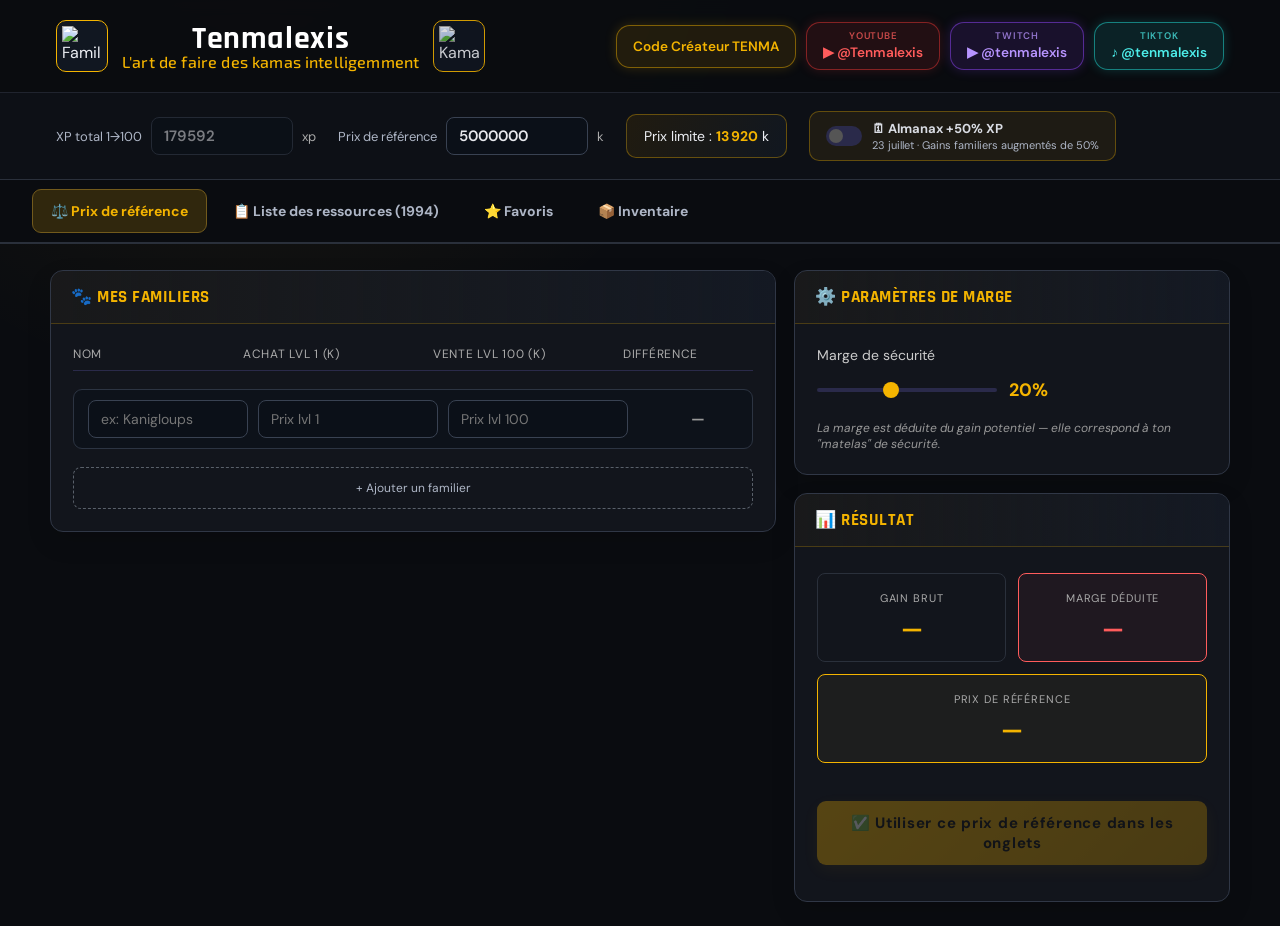
==== commit fb7ad9f2: "Update index.html" ====
--- a/index.html
+++ b/index.html
@@ -1,9 +1,9 @@
 <!DOCTYPE html>
 <!-- saved from url=(0041)https://tenmalexis.github.io/xp-familier/ -->
-<html lang="fr"><head><meta http-equiv="Content-Type" content="text/html; charset=UTF-8">
+<html lang="fr"><head><meta http-equiv="Content-Type" content="text/html; charset=UTF-8"><meta name="viewport" content="width=device-width, initial-scale=1">
 
-<link rel="preconnect" href="https://fonts.bunny.net">
-<link href="https://fonts.bunny.net/css?family=dm-sans:400,500,600,700|rajdhani:600,700" rel="stylesheet">
+<link rel="preconnect" href="https://fonts.bunny.net/">
+<link href="https://fonts.googleapis.com/css2?family=DM+Sans:wght@400;500;600;700;800&family=Rajdhani:wght@500;600;700&family=Exo+2:wght@400;500;600;700&display=swap" rel="stylesheet">
 <style>
 :root{
   --gold:#c9a84c;--gold2:#e8c97a;--red:#e94560;
@@ -567,6 +567,40 @@
 }
 .header-brand-title{font-size:1.5rem;line-height:1.15}
 .header-brand-sub{font-size:.8rem;line-height:1.3}
+
+/* TENMALEXIS — XP familiers / refonte interface 2026 */
+:root{--gold:#f4b400;--gold2:#ffcf45;--dark:#0a0c10;--dark2:#0a0c10;--dark3:#12151c;--border:#2a303b;--border-strong:#394252;--text-dim:#aeb6c6}
+html{overflow-x:hidden}body{background:radial-gradient(ellipse at 20% -12%,rgba(244,180,0,.085),transparent 35%),#0a0c10!important;color:#eceef3}
+.header-wrap{box-shadow:0 10px 34px #0003}.header{max-width:1740px}.header-brand{display:flex;align-items:center;gap:16px;flex:0 1 auto}.header-brand-text{display:flex;flex-direction:column;align-items:center;justify-content:center;text-align:center;min-width:240px}.header-brand-title{font-family:'Rajdhani',sans-serif!important;font-size:clamp(27px,2.15vw,37px)!important;letter-spacing:.02em!important;line-height:1.02!important}.header-brand-sub{font-family:'Exo 2',sans-serif!important;text-align:center}.header-brand .mark,.header-brand .mark-right{background:#111721;box-shadow:0 0 0 3px #f4b4000c;width:56px;height:56px;border:1.5px solid var(--gold);border-radius:12px;display:flex;align-items:center;justify-content:center;overflow:hidden;padding:6px;flex:0 0 auto}.header-brand .mark img,.header-brand .mark-right img{width:100%;height:100%;object-fit:contain;display:block}
+.params,.content{max-width:1740px}.params{gap:14px 22px;padding-block:18px}.param-group{gap:9px}.param-group input{width:142px}.param-result{border-radius:10px;padding:12px 17px;background:linear-gradient(110deg,#201b10,#111720)}
+.tabs-wrap{position:relative}.tabs{gap:7px;padding-top:9px!important;padding-bottom:9px!important}.tab{border:1px solid transparent;border-radius:9px!important;margin:0!important;padding:12px 18px;font-weight:700;transition:.18s ease}.tab:hover{background:#161b24}.tab.active{background:#30270d!important;border-color:#725a1c!important;color:#f4b400!important}
+.content{padding-top:26px}.rent-panel{max-width:1180px;display:grid;grid-template-columns:minmax(0,1.25fr) minmax(300px,.75fr);align-items:start;gap:18px}.rent-panel>.rent-card:first-child{grid-row:span 2}.rent-panel>.rent-card:last-child{grid-column:2}.rent-card,.table-wrap{border:1px solid #303746!important;border-radius:13px!important;box-shadow:0 10px 24px #0002}.rent-card-title{padding:15px 20px!important;font:700 17px 'Rajdhani',sans-serif!important;letter-spacing:.03em!important;background:linear-gradient(90deg,#3a2e122b,#141923)!important}.rent-body{padding:22px!important}.rent-row label{min-width:155px}.rent-result-grid{grid-template-columns:repeat(2,minmax(0,1fr));max-width:none}.rent-result-box{padding:17px 12px!important}.rrb-value{font-size:clamp(17px,2vw,24px)!important}.rent-result-box.highlight{grid-column:span 2}.rent-apply-btn{border-radius:9px!important}
+.familier-row,.plan-row{background:#0d121a!important;border-color:#2c3442!important;border-radius:9px!important}.familier-row input,.plan-row input,.rent-input,.param-group input,.search-bar input[type=text],.search-bar select{border-radius:8px!important;background:#0b1018!important;min-width:0}.familier-row input:focus,.plan-row input:focus{border-color:var(--gold)!important}.add-row-btn{padding:12px;border-color:#59606a}
+.big-table{min-width:570px}.big-table th{background:#111824!important;color:#e4e6eb!important;font-size:12px!important;text-align:center!important;vertical-align:middle}.big-table th:nth-child(2){text-align:left!important}.big-table td{font-size:13px;padding:11px 12px;border-bottom:1px solid #242c38}.big-table td:nth-child(n+3){text-align:center!important}.table-wrap{overflow:auto;max-height:72vh;scrollbar-color:#495161 #12151c}.big-table tbody tr:nth-child(even){background:rgba(255,255,255,.012)}
+.copy-resource{display:inline-flex;text-align:left;align-items:center;gap:7px;padding:6px 8px;margin:-6px -8px;border:1px solid transparent;border-radius:7px;color:#e8e9ed;background:transparent;font:600 13px 'DM Sans',sans-serif!important;cursor:copy;max-width:100%;overflow-wrap:anywhere}.copy-resource:hover{color:var(--gold);background:#f4b40011;border-color:#745719}.copy-resource:focus-visible{outline:2px solid var(--gold)}.copy-resource::after{content:'⧉';font-size:13px;opacity:.42}.copy-resource:hover::after{opacity:1}.copy-resource.copied{color:#67e6a0}.copy-toast{position:fixed;bottom:20px;left:50%;transform:translateX(-50%);z-index:20000;background:#15251d;border:1px solid #368f61;border-radius:10px;padding:10px 18px;color:#82ebb0;font-size:13px;font-weight:700;box-shadow:0 12px 36px #0008;pointer-events:none}
+.search-bar{padding:13px;background:#12151c;border:1px solid #303746;border-radius:11px}.search-bar input[type=text]{width:min(100%,420px)}.search-bar select{min-height:40px}.fav-panel-controls{background:#12151c;border:1px solid #303746;padding:12px;border-radius:11px}.fav-panel-controls .search-bar{margin:0;min-width:200px}.plan-panel{max-width:1350px}.plan-result-box{border-radius:10px}.save-bar{row-gap:12px}
+@media(max-width:1150px){.header{flex-wrap:wrap}.header nav.social{width:100%;justify-content:flex-start}.rent-panel{grid-template-columns:1fr}.rent-panel>.rent-card:first-child,.rent-panel>.rent-card:last-child{grid-row:auto;grid-column:auto}.rent-result-grid{grid-template-columns:repeat(3,minmax(0,1fr))}.rent-result-box.highlight{grid-column:auto}.familier-row{grid-template-columns:minmax(120px,1fr) minmax(115px,1fr) minmax(115px,1fr) 95px auto!important}.familier-row>span:empty{display:none}}
+@media(max-width:760px){.header{padding:13px 14px;gap:12px}.header-brand{min-width:0;gap:10px}.header-brand-text{min-width:0;flex:1}.header-brand-title{font-size:20px!important;line-height:1.08}.header-brand-sub{font-size:.74rem!important}.header-brand .mark,.header-brand .mark-right{width:44px;height:44px;padding:5px}.header nav.social{display:grid;grid-template-columns:repeat(2,minmax(0,1fr));gap:7px}.social-item{min-width:0;padding:7px 8px!important}.social-item a{font-size:11px!important}.params{padding:14px;display:grid;grid-template-columns:repeat(2,minmax(0,1fr));gap:12px}.param-group{display:flex;flex-direction:column;align-items:stretch;gap:6px}.param-group label{white-space:normal}.param-group input{width:100%}.param-group .param-unit{display:none}.param-result{grid-column:span 2}.almanax-toggle{grid-column:span 2}.tabs{overflow-x:auto;flex-wrap:nowrap;white-space:nowrap;scrollbar-width:thin;padding:8px 12px!important}.tab{flex:none;padding:11px 13px;font-size:12px}.content{padding:15px 12px}.rent-body{padding:15px!important}.rent-result-grid{grid-template-columns:repeat(2,minmax(0,1fr))}.rent-result-box.highlight{grid-column:span 2}.familier-row{grid-template-columns:repeat(2,minmax(0,1fr))!important;gap:8px}.familier-row input:first-child{grid-column:span 2}.familier-row .diff{grid-column:1!important}.familier-row>span:empty{display:none}.familier-row .del-btn{grid-column:2;justify-self:end}.plan-row-header{display:none}.plan-row{grid-template-columns:repeat(2,minmax(0,1fr))!important;gap:8px}.plan-row input:first-child{grid-column:span 2}.plan-row .del-btn{grid-column:2;justify-self:end}.plan-result-grid{grid-template-columns:repeat(2,minmax(0,1fr))}.search-bar{display:flex;flex-direction:column;align-items:stretch}.search-bar input[type=text],.search-bar select{width:100%}.count-badge{margin-left:0}.big-table{min-width:570px}.big-table td{padding:9px 8px}.table-wrap{max-height:68vh}.rent-row{align-items:stretch}.rent-row label{min-width:0}.marge-slider-wrap{width:100%}.marge-slider{flex:1}.rent-apply-btn{width:100%;white-space:normal}}
+@media(min-width:761px) and (max-width:1150px){.content{padding:20px}.plan-row-header{display:none}.plan-row{grid-template-columns:repeat(3,minmax(0,1fr))!important}.plan-row input:first-child{grid-column:span 2}.plan-row .del-btn{justify-self:end}}
+
+/* HEADER IDENTIQUE A LA PAGE OUTILS DOFUS — SEULES LES IMAGES DIFFERENT */
+.header-wrap{background:rgba(10,12,16,.92);border-bottom:1px solid #20242e;backdrop-filter:blur(8px);box-shadow:none}
+.header-wrap .header{max-width:none;width:100%;padding:20px clamp(20px,5vw,56px);min-height:0;gap:16px;justify-content:space-between;align-items:center;flex-wrap:wrap}
+.header-wrap .header-brand{display:flex;align-items:center;gap:14px;flex:0 1 auto;min-width:0}
+.header-wrap .header-brand-text{display:flex;flex-direction:column;align-items:center;justify-content:center;text-align:center;min-width:0;gap:0;flex:0 1 auto}
+.header-wrap .header-brand-title{font-family:'Rajdhani',sans-serif!important;font-size:2rem!important;font-weight:700;letter-spacing:.02em!important;line-height:1.1!important}
+.header-wrap .header-brand-sub{font-family:'Exo 2',sans-serif!important;font-size:1rem!important;font-weight:500;letter-spacing:.01em!important;line-height:1.2!important;margin-top:-4px;text-align:center;color:#f4b400}
+.header-wrap .header-brand .mark{width:52px;height:52px;padding:5px;border:1.5px solid #f4b400;border-radius:10px;box-shadow:none;flex:0 0 auto}
+.header-wrap .header-brand .mark-right{width:52px;height:52px;padding:5px;border:1.5px solid #f4b400;border-radius:10px;opacity:.85;box-shadow:none;flex:0 0 auto}
+.header-wrap .header-brand .mark img,.header-wrap .header-brand .mark-right img{width:100%;height:100%;object-fit:contain}
+@media(max-width:650px){
+ .header-wrap .header{padding:16px 18px;gap:10px}
+ .header-wrap .header-brand{gap:9px}
+ .header-wrap .header-brand-title{font-size:clamp(1.35rem,5vw,2rem)!important}
+ .header-wrap .header-brand-sub{font-size:clamp(.64rem,2.45vw,1rem)!important;margin-top:0}
+ .header-wrap .header-brand .mark{width:44px;height:44px}
+ .header-wrap .header-brand .mark-right{width:44px;height:44px}
+}
 </style>
 </head>
 <body>
@@ -579,8 +613,11 @@
         <img src="https://api.dofusdb.fr/img/items/18091.png" alt="Familier Dofus">
       </div>
       <div class="header-brand-text">
-        <span class="header-brand-title">XP FAMILIER — CALCULATEUR DE RENTABILITÉ</span>
+        <span class="header-brand-title">Tenmalexis</span>
         <span class="header-brand-sub">L'art de faire des kamas intelligemment</span>
+      </div>
+      <div class="mark-right">
+        <img src="https://api.dofusdb.fr/img/items/18075.png" alt="Kama Dofus">
       </div>
     </div>
 
@@ -773,7 +810,7 @@
         <option value="prix-desc">Prix limite décroissant</option>
         <option value="prix-asc">Prix limite croissant</option>
       </select>
-      <span class="fav-count" id="fav-count">1 favori</span>
+      <span class="fav-count" id="fav-count">0 favori</span>
     </div>
     <div class="table-wrap">
       <table class="big-table">
@@ -784,13 +821,7 @@
           <th style="text-align:right">Qté</th>
           <th style="text-align:right">Prix limite /u (k)</th>
         </tr></thead>
-        <tbody id="fav-tbody"><tr>
-      <td style="width:36px;text-align:center"><button class="fav-btn active" onclick="toggleFav('Bidoche Goutue',this)" title="Retirer des favoris">⭐</button></td>
-      <td>Bidoche Goutue</td>
-      <td style="text-align:right">1574</td>
-      <td style="text-align:right">0,21</td>
-      <td style="text-align:right;color:var(--gold);font-weight:700">65 732</td>
-    </tr></tbody>
+        <tbody id="fav-tbody"><tr><td colspan="5" class="fav-empty"><span>⭐</span>Aucun favori — ajoute des ressources depuis la liste complète !</td></tr></tbody>
       </table>
     </div>
   </div>
@@ -12820,6 +12851,7 @@
   toggle.classList.toggle('active', almanaxActive);
   recalc();
   renderFavoris();
+  saveState();
 }
 
 function recalc(){
@@ -13039,7 +13071,7 @@
     btn.classList.add('active');
     btn.title = 'Retirer des favoris';
   }
-  saveFavs();
+  saveState();
   if (document.getElementById('panel-favoris').classList.contains('active')) renderFavoris();
 }
 
@@ -13112,6 +13144,7 @@
     <button class="del-btn" onclick="delFamilierRow(${id})" title="Supprimer">✕</button>`;
   container.appendChild(div);
   calcRent();
+  saveState();
 }
 
 function delFamilierRow(id) {
@@ -13202,97 +13235,81 @@
 
 // ===== SAUVEGARDE HASH URL (compatible file://) =====
 
-function showAutosaveDot(state) {
-  const dot = document.getElementById('autosave-dot');
-  if (!dot) return;
-  dot.className = 'autosave-dot ' + state;
-  if (state === 'saving') {
-    dot.textContent = 'Sauvegarde…';
-  } else if (state === 'saved') {
-    dot.textContent = '✓ Sauvegardé';
-    setTimeout(() => { dot.textContent = 'Sauvegarde auto'; dot.className = 'autosave-dot'; }, 2000);
-  }
-}
+// Sauvegarde locale invisible : même navigateur et même adresse du site.
+const TENMA_AUTOSAVE_KEY = 'tenmalexis_xp_familier_autosave_v3';
+let restoringAutosave = false;
 
 function saveState() {
+  if (restoringAutosave) return;
   try {
-    showAutosaveDot('saving');
-    const rows = [];
-    document.querySelectorAll('#familier-rows .familier-row').forEach(row => {
+    const rows = [...document.querySelectorAll('#familier-rows .familier-row')].map(row => {
       const inputs = row.querySelectorAll('input');
-      rows.push({ n: inputs[0].value, a: inputs[1].value, v: inputs[2].value });
+      return {n: inputs[0].value, a: inputs[1].value, v: inputs[2].value};
     });
-    const planRows = [];
-    document.querySelectorAll('#plan-rows .plan-row').forEach(row => {
+    const planRows = [...document.querySelectorAll('#plan-rows .plan-row')].map(row => {
       const inputs = row.querySelectorAll('input');
-      planRows.push({ n: inputs[0].value, q: inputs[1].value, a: inputs[2].value, c: inputs[3].value, v: inputs[4].value });
+      return {n: inputs[0].value, q: inputs[1].value, a: inputs[2].value, c: inputs[3].value, v: inputs[4].value};
     });
     const state = {
-      version: 2,
-      r: rows,
-      pr: planRows,
+      version: 3, r: rows, pr: planRows,
       m: document.getElementById('marge-slider').value,
       b: document.getElementById('budget').value,
-      favs: [...favSet],
-      almanax: almanaxActive
+      favs: [...favSet], almanax: almanaxActive
     };
-    sessionStorage.setItem('xpFamilier_session', JSON.stringify(state));
-    showAutosaveDot('saved');
-  } catch(e) { console.warn('saveState error', e); }
+    localStorage.setItem(TENMA_AUTOSAVE_KEY, JSON.stringify(state));
+  } catch (e) { console.warn('Sauvegarde locale indisponible', e); }
 }
 
 function loadState() {
+  restoringAutosave = true;
   try {
-    // Par défaut, l'Almanax +50% est décoché à chaque lancement
-    almanaxActive = false;
-    const almanaxToggle = document.getElementById('almanax-toggle');
-    if (almanaxToggle) almanaxToggle.classList.remove('active');
-    let state = null;
-    const ss = sessionStorage.getItem('xpFamilier_session');
-    if (ss) { state = JSON.parse(ss); }
-    if (state) {
-      if (state.m) {
+    // Migration éventuelle de l'ancienne sauvegarde temporaire.
+    const stored = localStorage.getItem(TENMA_AUTOSAVE_KEY)
+      || sessionStorage.getItem('xpFamilier_session');
+    const state = stored ? JSON.parse(stored) : null;
+    document.getElementById('familier-rows').innerHTML = '';
+    document.getElementById('plan-rows').innerHTML = '';
+    rowCounter = 0;
+    planCounter = 0;
+    if (state && typeof state === 'object') {
+      if (state.m !== undefined) {
         document.getElementById('marge-slider').value = state.m;
         document.getElementById('marge-val').textContent = state.m + '%';
       }
-      if (state.b) { document.getElementById('budget').value = state.b; }
-      // Almanax toujours désactivé au chargement du site
-      almanaxActive = false;
-      document.getElementById('almanax-toggle').classList.remove('active');
-      document.getElementById('familier-rows').innerHTML = '';
-      rowCounter = 0;
-      if (state.r && state.r.length > 0) {
-        state.r.forEach(r => addFamilierRow(r.n||'', r.a||'', r.v||''));
-      } else { addFamilierRow(); }
-      document.getElementById('plan-rows').innerHTML = '';
-      planCounter = 0;
-      if (state.pr && state.pr.length > 0) {
-        state.pr.forEach(r => addPlanRow(r.n||'', r.q||'', r.a||'', r.c||'', r.v||''));
-      } else { addPlanRow(); }
-      favSet = new Set(state.favs || []);
+      if (state.b !== undefined) document.getElementById('budget').value = state.b;
+      almanaxActive = !!state.almanax;
+      document.getElementById('almanax-toggle').classList.toggle('active', almanaxActive);
+      (Array.isArray(state.r) && state.r.length ? state.r : [{n:'',a:'',v:''}])
+        .forEach(r => addFamilierRow(r.n ?? '', r.a ?? '', r.v ?? ''));
+      (Array.isArray(state.pr) && state.pr.length ? state.pr : [{n:'',q:'',a:'',c:'',v:''}])
+        .forEach(r => addPlanRow(r.n ?? '', r.q ?? '', r.a ?? '', r.c ?? '', r.v ?? ''));
+      favSet = new Set(Array.isArray(state.favs) ? state.favs : []);
     } else {
-      document.getElementById('familier-rows').innerHTML = ''; rowCounter = 0; addFamilierRow();
-      document.getElementById('plan-rows').innerHTML = ''; planCounter = 0; addPlanRow();
+      addFamilierRow();
+      addPlanRow();
     }
-  } catch(e) {
-    try { document.getElementById('familier-rows').innerHTML = ''; } catch(e2){}
-    rowCounter = 0; addFamilierRow();
-    try { document.getElementById('plan-rows').innerHTML = ''; } catch(e2){}
-    planCounter = 0; addPlanRow();
+  } catch (e) {
+    console.warn('Restauration locale impossible', e);
+    if (!document.querySelector('#familier-rows .familier-row')) addFamilierRow();
+    if (!document.querySelector('#plan-rows .plan-row')) addPlanRow();
+  } finally {
+    restoringAutosave = false;
   }
   calcRent();
+  calcPlan();
   recalc();
+  renderFavoris();
+  saveState();
 }
 
-// Auto-save 800ms après la dernière frappe
-let saveTimer = null;
-document.addEventListener('input', function(e) {
-  if (e.target.closest('#familier-rows') || e.target.closest('#plan-rows') ||
-      e.target.id === 'marge-slider' || e.target.id === 'budget') {
-    clearTimeout(saveTimer);
-    saveTimer = setTimeout(saveState, 800);
-  }
+// Écriture immédiate pour garantir la restauration même si F5 est pressé juste après la saisie.
+document.addEventListener('input', e => {
+  if (e.target.matches('#familier-rows input, #plan-rows input, #marge-slider, #budget')) saveState();
 });
+document.addEventListener('change', e => {
+  if (e.target.matches('#familier-rows input, #plan-rows input, #marge-slider, #budget')) saveState();
+});
+window.addEventListener('pagehide', saveState);
 
 // ===== PLANIFICATION =====
 let planCounter = 0;
@@ -13312,6 +13329,7 @@
     <button class="del-btn" onclick="delPlanRow(${id})" title="Supprimer">✕</button>`;
   container.appendChild(div);
   calcPlan();
+  saveState();
 }
 
 function delPlanRow(id) {
@@ -13361,4 +13379,40 @@
 
 
 
+
+
+<script>
+/* Copie du nom des ressources — liste et favoris, y compris après filtrage */
+(function(){
+ let toastTimer;
+ async function copyName(name){
+   try{
+     if(navigator.clipboard && window.isSecureContext) await navigator.clipboard.writeText(name);
+     else {
+       const t=document.createElement('textarea');t.value=name;t.style.cssText='position:fixed;left:-9999px;top:0';document.body.appendChild(t);t.focus();t.select();
+       const ok=document.execCommand('copy');t.remove();if(!ok)throw new Error('Copie refusée');
+     }
+     let toast=document.getElementById('ten-copy-toast');
+     if(!toast){toast=document.createElement('div');toast.id='ten-copy-toast';toast.className='copy-toast';toast.setAttribute('role','status');document.body.appendChild(toast)}
+     toast.textContent='✓ Ressource copiée : '+name;toast.hidden=false;
+     clearTimeout(toastTimer);toastTimer=setTimeout(()=>toast.hidden=true,1800);
+   }catch(e){console.warn('Copie indisponible',e)}
+ }
+ function decorate(root){
+   if(!root)return;
+   root.querySelectorAll('tr td:nth-child(2)').forEach(cell=>{
+      if(cell.querySelector('.copy-resource'))return;
+      const name=cell.textContent.trim();if(!name)return;
+      const b=document.createElement('button');b.type='button';b.className='copy-resource';b.title='Copier le nom de la ressource';b.textContent=name;
+      cell.replaceChildren(b);
+   });
+ }
+ ['big-tbody','fav-tbody'].forEach(id=>{
+   const root=document.getElementById(id);if(!root)return;
+   decorate(root);
+   new MutationObserver(()=>decorate(root)).observe(root,{childList:true,subtree:false});
+   root.addEventListener('click',e=>{const b=e.target.closest('.copy-resource');if(b){e.preventDefault();copyName(b.textContent.trim())}});
+ });
+})();
+</script>
 </body></html>
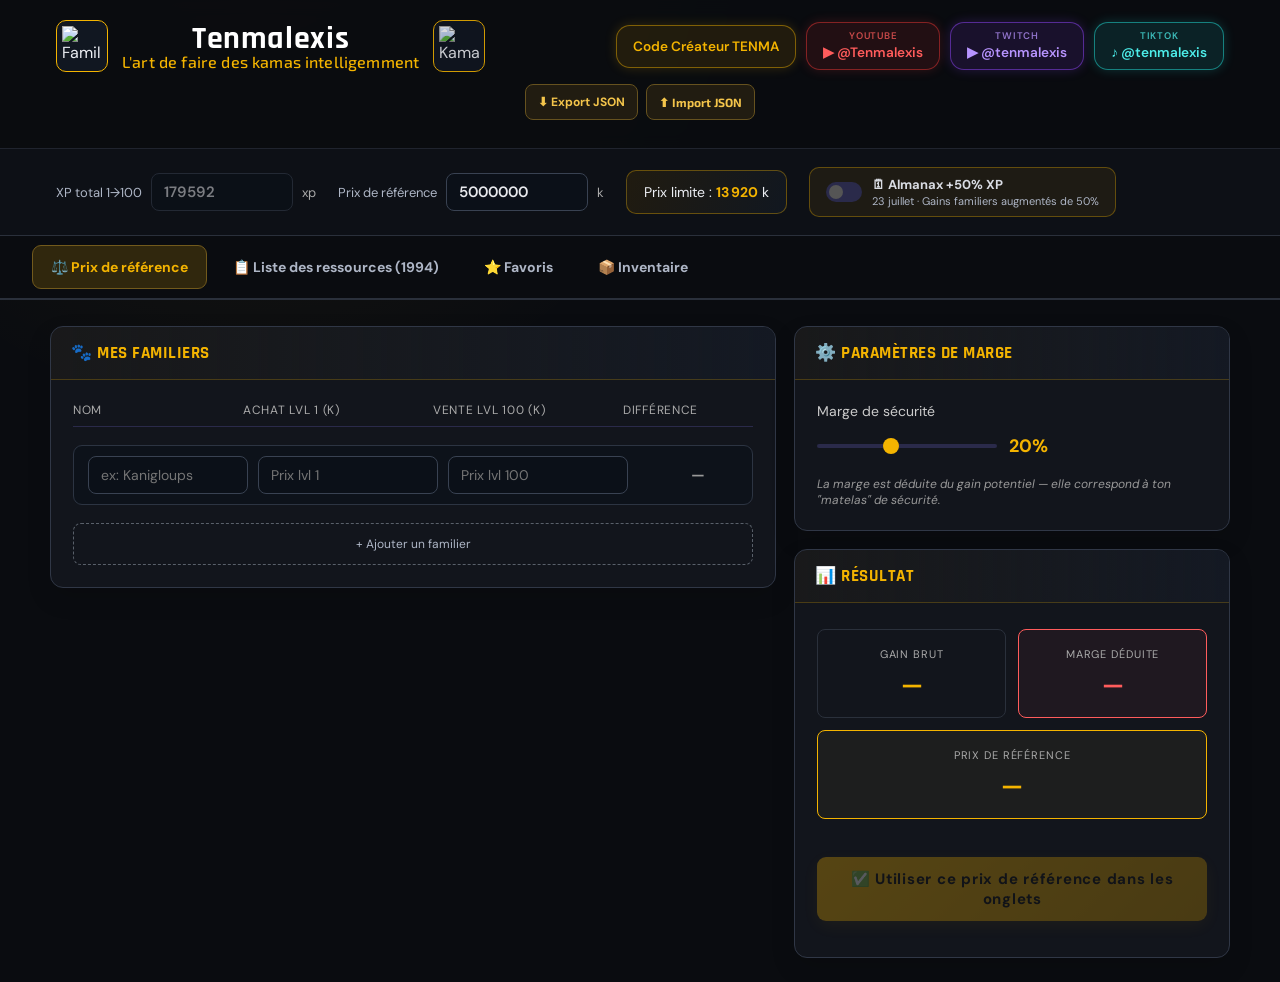
==== commit edf2a9a2: "Update index.html" ====
--- a/index.html
+++ b/index.html
@@ -2,8 +2,9 @@
 <!-- saved from url=(0041)https://tenmalexis.github.io/xp-familier/ -->
 <html lang="fr"><head><meta http-equiv="Content-Type" content="text/html; charset=UTF-8"><meta name="viewport" content="width=device-width, initial-scale=1">
 
-<link rel="preconnect" href="https://fonts.bunny.net/">
-<link href="https://fonts.googleapis.com/css2?family=DM+Sans:wght@400;500;600;700;800&family=Rajdhani:wght@500;600;700&family=Exo+2:wght@400;500;600;700&display=swap" rel="stylesheet">
+<link rel="preconnect" href="https://fonts.googleapis.com/">
+<link rel="preconnect" href="https://fonts.gstatic.com/" crossorigin>
+<link href="https://fonts.googleapis.com/css2?family=DM+Sans:wght@400;500;600;700&family=Exo+2:wght@400;500;600;700&family=Rajdhani:wght@500;600;700&display=swap" rel="stylesheet">
 <style>
 :root{
   --gold:#c9a84c;--gold2:#e8c97a;--red:#e94560;
@@ -593,6 +594,25 @@
 .header-wrap .header-brand .mark{width:52px;height:52px;padding:5px;border:1.5px solid #f4b400;border-radius:10px;box-shadow:none;flex:0 0 auto}
 .header-wrap .header-brand .mark-right{width:52px;height:52px;padding:5px;border:1.5px solid #f4b400;border-radius:10px;opacity:.85;box-shadow:none;flex:0 0 auto}
 .header-wrap .header-brand .mark img,.header-wrap .header-brand .mark-right img{width:100%;height:100%;object-fit:contain}
+.header-save{display:flex;align-items:center;justify-content:center;gap:8px;flex-wrap:wrap}
+.header-save button,.header-save .import-button{display:inline-flex;align-items:center;justify-content:center;gap:5px;min-height:36px;padding:8px 12px;border:1px solid #66521f;border-radius:8px;background:#211c11;color:#f4c54b;font:700 12px 'Exo 2',sans-serif;cursor:pointer;white-space:nowrap}
+.header-save button:hover,.header-save .import-button:hover{background:#382c13;border-color:#f4b400}
+.header-save .save-label{flex-basis:100%;text-align:center}
+.header-wrap .header{display:grid;grid-template-columns:minmax(0,1fr) auto minmax(0,1fr);column-gap:20px}
+.header-wrap .header-brand{grid-column:1;justify-self:start}
+.header-wrap .header-save{grid-column:2;grid-row:1;justify-self:center}
+.header-wrap .header nav.social{grid-column:3;grid-row:1;justify-self:end;width:auto;margin-left:0}
+@media(max-width:1400px){
+ .header-wrap .header{grid-template-columns:minmax(0,1fr) auto;row-gap:12px}
+ .header-wrap .header nav.social{grid-column:2;grid-row:1}
+ .header-wrap .header-save{grid-column:1/-1;grid-row:2;justify-self:center}
+}
+@media(max-width:900px){
+ .header-wrap .header{display:flex;justify-content:center;flex-wrap:wrap}
+ .header-wrap .header-brand{margin-right:auto}
+ .header-wrap .header nav.social{width:100%;justify-content:center}
+ .header-wrap .header-save{width:100%}
+}
 @media(max-width:650px){
  .header-wrap .header{padding:16px 18px;gap:10px}
  .header-wrap .header-brand{gap:9px}
@@ -610,14 +630,14 @@
   <div class="header">
     <div class="header-brand">
       <div class="mark">
-        <img src="https://api.dofusdb.fr/img/items/18091.png" alt="Familier Dofus">
+        <img src="./tenmalexis.github.io_files/18091.png" alt="Familier Dofus">
       </div>
       <div class="header-brand-text">
         <span class="header-brand-title">Tenmalexis</span>
         <span class="header-brand-sub">L'art de faire des kamas intelligemment</span>
       </div>
       <div class="mark-right">
-        <img src="https://api.dofusdb.fr/img/items/18075.png" alt="Kama Dofus">
+        <img src="./tenmalexis.github.io_files/18075.png" alt="Kama Dofus">
       </div>
     </div>
 
@@ -649,6 +669,12 @@
         </a>
       </div>
     </nav>
+    <div class="header-save" aria-label="Sauvegarde globale">
+      <button type="button" onclick="exportSave()" title="Exporter toutes les données dans un fichier JSON">⬇ Export JSON</button>
+      <label class="import-button" for="import-json" title="Restaurer toutes les données depuis un fichier JSON">⬆ Import JSON</label>
+      <input id="import-json" type="file" accept=".json,application/json" onchange="importSave(this)" hidden>
+      <span class="save-label" id="save-label" role="status" aria-live="polite"></span>
+    </div>
   </div>
 </div>
 
@@ -818,7 +844,7 @@
           <th style="width:36px;text-align:center"></th>
           <th style="text-align:left">Ressource</th>
           <th style="text-align:right">XP</th>
-          <th style="text-align:right">Qté</th>
+          <th style="text-align:right" title="Nombre de ressources pour un familier niveau 100, arrondi à l'unité supérieure">Qté pour le niveau 100</th>
           <th style="text-align:right">Prix limite /u (k)</th>
         </tr></thead>
         <tbody id="fav-tbody"><tr><td colspan="5" class="fav-empty"><span>⭐</span>Aucun favori — ajoute des ressources depuis la liste complète !</td></tr></tbody>
@@ -846,11971 +872,11971 @@
             <th style="width:36px;text-align:center"></th>
             <th style="text-align:left">Ressource</th>
             <th style="text-align:right">XP</th>
-            <th style="text-align:right">Qté</th>
+            <th style="text-align:right" title="Nombre de ressources pour un familier niveau 100, arrondi à l'unité supérieure">Qté pour le niveau 100</th>
             <th style="text-align:right">Prix limite /u (k)</th>
           </tr>
         </thead>
         <tbody id="big-tbody"><tr>
       <td style="width:36px;text-align:center"><button class="fav-btn" onclick="toggleFav('Bidoche Goutue',this)" title="Ajouter aux favoris">☆</button></td>
-      <td>Bidoche Goutue</td>
+      <td><button type="button" class="copy-resource" title="Copier le nom de la ressource">Bidoche Goutue</button></td>
       <td style="text-align:right">1574</td>
       <td style="text-align:right">0,32</td>
       <td style="text-align:right;color:var(--gold);font-weight:700">43 822</td>
     </tr><tr>
       <td style="width:36px;text-align:center"><button class="fav-btn" onclick="toggleFav('Bidoche Noire',this)" title="Ajouter aux favoris">☆</button></td>
-      <td>Bidoche Noire</td>
+      <td><button type="button" class="copy-resource" title="Copier le nom de la ressource">Bidoche Noire</button></td>
       <td style="text-align:right">1253</td>
       <td style="text-align:right">0,4</td>
       <td style="text-align:right;color:var(--gold);font-weight:700">34 885</td>
     </tr><tr>
       <td style="width:36px;text-align:center"><button class="fav-btn" onclick="toggleFav('Bidoche Gâtée',this)" title="Ajouter aux favoris">☆</button></td>
-      <td>Bidoche Gâtée</td>
+      <td><button type="button" class="copy-resource" title="Copier le nom de la ressource">Bidoche Gâtée</button></td>
       <td style="text-align:right">967.647</td>
       <td style="text-align:right">0,52</td>
       <td style="text-align:right;color:var(--gold);font-weight:700">26 940</td>
     </tr><tr>
       <td style="width:36px;text-align:center"><button class="fav-btn" onclick="toggleFav('Légende de Brumaire',this)" title="Ajouter aux favoris">☆</button></td>
-      <td>Légende de Brumaire</td>
+      <td><button type="button" class="copy-resource" title="Copier le nom de la ressource">Légende de Brumaire</button></td>
       <td style="text-align:right">900</td>
       <td style="text-align:right">0,56</td>
       <td style="text-align:right;color:var(--gold);font-weight:700">25 057</td>
     </tr><tr>
       <td style="width:36px;text-align:center"><button class="fav-btn" onclick="toggleFav('Jus de poisson méphitique',this)" title="Ajouter aux favoris">☆</button></td>
-      <td>Jus de poisson méphitique</td>
+      <td><button type="button" class="copy-resource" title="Copier le nom de la ressource">Jus de poisson méphitique</button></td>
       <td style="text-align:right">894.712</td>
       <td style="text-align:right">0,56</td>
       <td style="text-align:right;color:var(--gold);font-weight:700">24 910</td>
     </tr><tr>
       <td style="width:36px;text-align:center"><button class="fav-btn" onclick="toggleFav('Épaulière Massive du K.O.',this)" title="Ajouter aux favoris">☆</button></td>
-      <td>Épaulière Massive du K.O.</td>
+      <td><button type="button" class="copy-resource" title="Copier le nom de la ressource">Épaulière Massive du K.O.</button></td>
       <td style="text-align:right">800</td>
       <td style="text-align:right">0,63</td>
       <td style="text-align:right;color:var(--gold);font-weight:700">22 273</td>
     </tr><tr>
       <td style="width:36px;text-align:center"><button class="fav-btn" onclick="toggleFav('Bidoche Maigre',this)" title="Ajouter aux favoris">☆</button></td>
-      <td>Bidoche Maigre</td>
+      <td><button type="button" class="copy-resource" title="Copier le nom de la ressource">Bidoche Maigre</button></td>
       <td style="text-align:right">797.18</td>
       <td style="text-align:right">0,63</td>
       <td style="text-align:right;color:var(--gold);font-weight:700">22 194</td>
     </tr><tr>
       <td style="width:36px;text-align:center"><button class="fav-btn" onclick="toggleFav('Alliage Ivre',this)" title="Ajouter aux favoris">☆</button></td>
-      <td>Alliage Ivre</td>
+      <td><button type="button" class="copy-resource" title="Copier le nom de la ressource">Alliage Ivre</button></td>
       <td style="text-align:right">750</td>
       <td style="text-align:right">0,67</td>
       <td style="text-align:right;color:var(--gold);font-weight:700">20 881</td>
     </tr><tr>
       <td style="width:36px;text-align:center"><button class="fav-btn" onclick="toggleFav('Coeur Gelé',this)" title="Ajouter aux favoris">☆</button></td>
-      <td>Coeur Gelé</td>
+      <td><button type="button" class="copy-resource" title="Copier le nom de la ressource">Coeur Gelé</button></td>
       <td style="text-align:right">750</td>
       <td style="text-align:right">0,67</td>
       <td style="text-align:right;color:var(--gold);font-weight:700">20 881</td>
     </tr><tr>
       <td style="width:36px;text-align:center"><button class="fav-btn" onclick="toggleFav('Orbe régénérant magistral',this)" title="Ajouter aux favoris">☆</button></td>
-      <td>Orbe régénérant magistral</td>
+      <td><button type="button" class="copy-resource" title="Copier le nom de la ressource">Orbe régénérant magistral</button></td>
       <td style="text-align:right">750</td>
       <td style="text-align:right">0,67</td>
       <td style="text-align:right;color:var(--gold);font-weight:700">20 881</td>
     </tr><tr>
       <td style="width:36px;text-align:center"><button class="fav-btn" onclick="toggleFav('Sporme de Dremoan',this)" title="Ajouter aux favoris">☆</button></td>
-      <td>Sporme de Dremoan</td>
+      <td><button type="button" class="copy-resource" title="Copier le nom de la ressource">Sporme de Dremoan</button></td>
       <td style="text-align:right">750</td>
       <td style="text-align:right">0,67</td>
       <td style="text-align:right;color:var(--gold);font-weight:700">20 881</td>
     </tr><tr>
       <td style="width:36px;text-align:center"><button class="fav-btn" onclick="toggleFav('Jus de poisson pestilentiel',this)" title="Ajouter aux favoris">☆</button></td>
-      <td>Jus de poisson pestilentiel</td>
+      <td><button type="button" class="copy-resource" title="Copier le nom de la ressource">Jus de poisson pestilentiel</button></td>
       <td style="text-align:right">670.925</td>
       <td style="text-align:right">0,75</td>
       <td style="text-align:right;color:var(--gold);font-weight:700">18 679</td>
     </tr><tr>
       <td style="width:36px;text-align:center"><button class="fav-btn" onclick="toggleFav('Filtre à frousse',this)" title="Ajouter aux favoris">☆</button></td>
-      <td>Filtre à frousse</td>
+      <td><button type="button" class="copy-resource" title="Copier le nom de la ressource">Filtre à frousse</button></td>
       <td style="text-align:right">640</td>
       <td style="text-align:right">0,78</td>
       <td style="text-align:right;color:var(--gold);font-weight:700">17 818</td>
     </tr><tr>
       <td style="width:36px;text-align:center"><button class="fav-btn" onclick="toggleFav('Hélice en laiton',this)" title="Ajouter aux favoris">☆</button></td>
-      <td>Hélice en laiton</td>
+      <td><button type="button" class="copy-resource" title="Copier le nom de la ressource">Hélice en laiton</button></td>
       <td style="text-align:right">640</td>
       <td style="text-align:right">0,78</td>
       <td style="text-align:right;color:var(--gold);font-weight:700">17 818</td>
     </tr><tr>
       <td style="width:36px;text-align:center"><button class="fav-btn" onclick="toggleFav('Marque des grands fonds',this)" title="Ajouter aux favoris">☆</button></td>
-      <td>Marque des grands fonds</td>
+      <td><button type="button" class="copy-resource" title="Copier le nom de la ressource">Marque des grands fonds</button></td>
       <td style="text-align:right">640</td>
       <td style="text-align:right">0,78</td>
       <td style="text-align:right;color:var(--gold);font-weight:700">17 818</td>
     </tr><tr>
       <td style="width:36px;text-align:center"><button class="fav-btn" onclick="toggleFav('Plombs de plongée',this)" title="Ajouter aux favoris">☆</button></td>
-      <td>Plombs de plongée</td>
+      <td><button type="button" class="copy-resource" title="Copier le nom de la ressource">Plombs de plongée</button></td>
       <td style="text-align:right">640</td>
       <td style="text-align:right">0,78</td>
       <td style="text-align:right;color:var(--gold);font-weight:700">17 818</td>
     </tr><tr>
       <td style="width:36px;text-align:center"><button class="fav-btn" onclick="toggleFav('Socle en coquillage',this)" title="Ajouter aux favoris">☆</button></td>
-      <td>Socle en coquillage</td>
+      <td><button type="button" class="copy-resource" title="Copier le nom de la ressource">Socle en coquillage</button></td>
       <td style="text-align:right">640</td>
       <td style="text-align:right">0,78</td>
       <td style="text-align:right;color:var(--gold);font-weight:700">17 818</td>
     </tr><tr>
       <td style="width:36px;text-align:center"><button class="fav-btn" onclick="toggleFav('Steamopompe',this)" title="Ajouter aux favoris">☆</button></td>
-      <td>Steamopompe</td>
+      <td><button type="button" class="copy-resource" title="Copier le nom de la ressource">Steamopompe</button></td>
       <td style="text-align:right">640</td>
       <td style="text-align:right">0,78</td>
       <td style="text-align:right;color:var(--gold);font-weight:700">17 818</td>
     </tr><tr>
       <td style="width:36px;text-align:center"><button class="fav-btn" onclick="toggleFav('Galet Solaire',this)" title="Ajouter aux favoris">☆</button></td>
-      <td>Galet Solaire</td>
+      <td><button type="button" class="copy-resource" title="Copier le nom de la ressource">Galet Solaire</button></td>
       <td style="text-align:right">625</td>
       <td style="text-align:right">0,8</td>
       <td style="text-align:right;color:var(--gold);font-weight:700">17 401</td>
     </tr><tr>
       <td style="width:36px;text-align:center"><button class="fav-btn" onclick="toggleFav('Scalp d\'Anatak',this)" title="Ajouter aux favoris">☆</button></td>
-      <td>Scalp d'Anatak</td>
+      <td><button type="button" class="copy-resource" title="Copier le nom de la ressource">Scalp d'Anatak</button></td>
       <td style="text-align:right">620</td>
       <td style="text-align:right">0,81</td>
       <td style="text-align:right;color:var(--gold);font-weight:700">17 261</td>
     </tr><tr>
       <td style="width:36px;text-align:center"><button class="fav-btn" onclick="toggleFav('Cuir Onique',this)" title="Ajouter aux favoris">☆</button></td>
-      <td>Cuir Onique</td>
+      <td><button type="button" class="copy-resource" title="Copier le nom de la ressource">Cuir Onique</button></td>
       <td style="text-align:right">600</td>
       <td style="text-align:right">0,83</td>
       <td style="text-align:right;color:var(--gold);font-weight:700">16 705</td>
     </tr><tr>
       <td style="width:36px;text-align:center"><button class="fav-btn" onclick="toggleFav('Poils de Zatoïshwan',this)" title="Ajouter aux favoris">☆</button></td>
-      <td>Poils de Zatoïshwan</td>
+      <td><button type="button" class="copy-resource" title="Copier le nom de la ressource">Poils de Zatoïshwan</button></td>
       <td style="text-align:right">550</td>
       <td style="text-align:right">0,91</td>
       <td style="text-align:right;color:var(--gold);font-weight:700">15 312</td>
     </tr><tr>
       <td style="width:36px;text-align:center"><button class="fav-btn" onclick="toggleFav('Gravure de Séisme',this)" title="Ajouter aux favoris">☆</button></td>
-      <td>Gravure de Séisme</td>
+      <td><button type="button" class="copy-resource" title="Copier le nom de la ressource">Gravure de Séisme</button></td>
       <td style="text-align:right">511.455</td>
       <td style="text-align:right">0,98</td>
       <td style="text-align:right;color:var(--gold);font-weight:700">14 239</td>
     </tr><tr>
       <td style="width:36px;text-align:center"><button class="fav-btn" onclick="toggleFav('Potion de Séisme',this)" title="Ajouter aux favoris">☆</button></td>
-      <td>Potion de Séisme</td>
+      <td><button type="button" class="copy-resource" title="Copier le nom de la ressource">Potion de Séisme</button></td>
       <td style="text-align:right">507.775</td>
       <td style="text-align:right">0,98</td>
       <td style="text-align:right;color:var(--gold);font-weight:700">14 137</td>
     </tr><tr>
       <td style="width:36px;text-align:center"><button class="fav-btn" onclick="toggleFav('Bandelette du Comte Harebourg',this)" title="Ajouter aux favoris">☆</button></td>
-      <td>Bandelette du Comte Harebourg</td>
+      <td><button type="button" class="copy-resource" title="Copier le nom de la ressource">Bandelette du Comte Harebourg</button></td>
       <td style="text-align:right">506.25</td>
       <td style="text-align:right">0,99</td>
       <td style="text-align:right;color:var(--gold);font-weight:700">14 094</td>
     </tr><tr>
       <td style="width:36px;text-align:center"><button class="fav-btn" onclick="toggleFav('Braguette de Nileza',this)" title="Ajouter aux favoris">☆</button></td>
-      <td>Braguette de Nileza</td>
+      <td><button type="button" class="copy-resource" title="Copier le nom de la ressource">Braguette de Nileza</button></td>
       <td style="text-align:right">506.25</td>
       <td style="text-align:right">0,99</td>
       <td style="text-align:right;color:var(--gold);font-weight:700">14 094</td>
     </tr><tr>
       <td style="width:36px;text-align:center"><button class="fav-btn" onclick="toggleFav('Coeur de Merkator',this)" title="Ajouter aux favoris">☆</button></td>
-      <td>Coeur de Merkator</td>
+      <td><button type="button" class="copy-resource" title="Copier le nom de la ressource">Coeur de Merkator</button></td>
       <td style="text-align:right">506.25</td>
       <td style="text-align:right">0,99</td>
       <td style="text-align:right;color:var(--gold);font-weight:700">14 094</td>
     </tr><tr>
       <td style="width:36px;text-align:center"><button class="fav-btn" onclick="toggleFav('Culotte de Missiz Frizz',this)" title="Ajouter aux favoris">☆</button></td>
-      <td>Culotte de Missiz Frizz</td>
+      <td><button type="button" class="copy-resource" title="Copier le nom de la ressource">Culotte de Missiz Frizz</button></td>
       <td style="text-align:right">506.25</td>
       <td style="text-align:right">0,99</td>
       <td style="text-align:right;color:var(--gold);font-weight:700">14 094</td>
     </tr><tr>
       <td style="width:36px;text-align:center"><button class="fav-btn" onclick="toggleFav('Incisive de Sylargh',this)" title="Ajouter aux favoris">☆</button></td>
-      <td>Incisive de Sylargh</td>
+      <td><button type="button" class="copy-resource" title="Copier le nom de la ressource">Incisive de Sylargh</button></td>
       <td style="text-align:right">506.25</td>
       <td style="text-align:right">0,99</td>
       <td style="text-align:right;color:var(--gold);font-weight:700">14 094</td>
     </tr><tr>
       <td style="width:36px;text-align:center"><button class="fav-btn" onclick="toggleFav('Scalp de Klime',this)" title="Ajouter aux favoris">☆</button></td>
-      <td>Scalp de Klime</td>
+      <td><button type="button" class="copy-resource" title="Copier le nom de la ressource">Scalp de Klime</button></td>
       <td style="text-align:right">506.25</td>
       <td style="text-align:right">0,99</td>
       <td style="text-align:right;color:var(--gold);font-weight:700">14 094</td>
     </tr><tr>
       <td style="width:36px;text-align:center"><button class="fav-btn" onclick="toggleFav('Gravure de Tsunami',this)" title="Ajouter aux favoris">☆</button></td>
-      <td>Gravure de Tsunami</td>
+      <td><button type="button" class="copy-resource" title="Copier le nom de la ressource">Gravure de Tsunami</button></td>
       <td style="text-align:right">505.79</td>
       <td style="text-align:right">0,99</td>
       <td style="text-align:right;color:var(--gold);font-weight:700">14 082</td>
     </tr><tr>
       <td style="width:36px;text-align:center"><button class="fav-btn" onclick="toggleFav('Gravure d\'Incendie',this)" title="Ajouter aux favoris">☆</button></td>
-      <td>Gravure d'Incendie</td>
+      <td><button type="button" class="copy-resource" title="Copier le nom de la ressource">Gravure d'Incendie</button></td>
       <td style="text-align:right">505.79</td>
       <td style="text-align:right">0,99</td>
       <td style="text-align:right;color:var(--gold);font-weight:700">14 082</td>
     </tr><tr>
       <td style="width:36px;text-align:center"><button class="fav-btn" onclick="toggleFav('Gravure d\'Ouragan',this)" title="Ajouter aux favoris">☆</button></td>
-      <td>Gravure d'Ouragan</td>
+      <td><button type="button" class="copy-resource" title="Copier le nom de la ressource">Gravure d'Ouragan</button></td>
       <td style="text-align:right">505.79</td>
       <td style="text-align:right">0,99</td>
       <td style="text-align:right;color:var(--gold);font-weight:700">14 082</td>
     </tr><tr>
       <td style="width:36px;text-align:center"><button class="fav-btn" onclick="toggleFav('Potion de Tsunami',this)" title="Ajouter aux favoris">☆</button></td>
-      <td>Potion de Tsunami</td>
+      <td><button type="button" class="copy-resource" title="Copier le nom de la ressource">Potion de Tsunami</button></td>
       <td style="text-align:right">502.11</td>
       <td style="text-align:right">1</td>
       <td style="text-align:right;color:var(--gold);font-weight:700">13 979</td>
     </tr><tr>
       <td style="width:36px;text-align:center"><button class="fav-btn" onclick="toggleFav('Potion d\'Incendie',this)" title="Ajouter aux favoris">☆</button></td>
-      <td>Potion d'Incendie</td>
+      <td><button type="button" class="copy-resource" title="Copier le nom de la ressource">Potion d'Incendie</button></td>
       <td style="text-align:right">502.11</td>
       <td style="text-align:right">1</td>
       <td style="text-align:right;color:var(--gold);font-weight:700">13 979</td>
     </tr><tr>
       <td style="width:36px;text-align:center"><button class="fav-btn" onclick="toggleFav('Potion d\'Ouragan',this)" title="Ajouter aux favoris">☆</button></td>
-      <td>Potion d'Ouragan</td>
+      <td><button type="button" class="copy-resource" title="Copier le nom de la ressource">Potion d'Ouragan</button></td>
       <td style="text-align:right">502.11</td>
       <td style="text-align:right">1</td>
       <td style="text-align:right;color:var(--gold);font-weight:700">13 979</td>
     </tr><tr>
       <td style="width:36px;text-align:center"><button class="fav-btn" onclick="toggleFav('Croquette enrichie',this)" title="Ajouter aux favoris">☆</button></td>
-      <td>Croquette enrichie</td>
+      <td><button type="button" class="copy-resource" title="Copier le nom de la ressource">Croquette enrichie</button></td>
       <td style="text-align:right">500</td>
       <td style="text-align:right">1</td>
       <td style="text-align:right;color:var(--gold);font-weight:700">13 920</td>
     </tr><tr>
       <td style="width:36px;text-align:center"><button class="fav-btn" onclick="toggleFav('Fragment de Rubis Fertile',this)" title="Ajouter aux favoris">☆</button></td>
-      <td>Fragment de Rubis Fertile</td>
+      <td><button type="button" class="copy-resource" title="Copier le nom de la ressource">Fragment de Rubis Fertile</button></td>
       <td style="text-align:right">500</td>
       <td style="text-align:right">1</td>
       <td style="text-align:right;color:var(--gold);font-weight:700">13 920</td>
     </tr><tr>
       <td style="width:36px;text-align:center"><button class="fav-btn" onclick="toggleFav('oeuf d\'Ali Grothor',this)" title="Ajouter aux favoris">☆</button></td>
-      <td>oeuf d'Ali Grothor</td>
+      <td><button type="button" class="copy-resource" title="Copier le nom de la ressource">oeuf d'Ali Grothor</button></td>
       <td style="text-align:right">500</td>
       <td style="text-align:right">1</td>
       <td style="text-align:right;color:var(--gold);font-weight:700">13 920</td>
     </tr><tr>
       <td style="width:36px;text-align:center"><button class="fav-btn" onclick="toggleFav('Rune Ga Pa',this)" title="Ajouter aux favoris">☆</button></td>
-      <td>Rune Ga Pa</td>
+      <td><button type="button" class="copy-resource" title="Copier le nom de la ressource">Rune Ga Pa</button></td>
       <td style="text-align:right">500</td>
       <td style="text-align:right">1</td>
       <td style="text-align:right;color:var(--gold);font-weight:700">13 920</td>
     </tr><tr>
       <td style="width:36px;text-align:center"><button class="fav-btn" onclick="toggleFav('Poche de magma de Grasmera',this)" title="Ajouter aux favoris">☆</button></td>
-      <td>Poche de magma de Grasmera</td>
+      <td><button type="button" class="copy-resource" title="Copier le nom de la ressource">Poche de magma de Grasmera</button></td>
       <td style="text-align:right">496.324</td>
       <td style="text-align:right">1,01</td>
       <td style="text-align:right;color:var(--gold);font-weight:700">13 818</td>
     </tr><tr>
       <td style="width:36px;text-align:center"><button class="fav-btn" onclick="toggleFav('Bidoche de Brousse',this)" title="Ajouter aux favoris">☆</button></td>
-      <td>Bidoche de Brousse</td>
+      <td><button type="button" class="copy-resource" title="Copier le nom de la ressource">Bidoche de Brousse</button></td>
       <td style="text-align:right">475.207</td>
       <td style="text-align:right">1,05</td>
       <td style="text-align:right;color:var(--gold);font-weight:700">13 230</td>
     </tr><tr>
       <td style="width:36px;text-align:center"><button class="fav-btn" onclick="toggleFav('Orbe régénérant majeur',this)" title="Ajouter aux favoris">☆</button></td>
-      <td>Orbe régénérant majeur</td>
+      <td><button type="button" class="copy-resource" title="Copier le nom de la ressource">Orbe régénérant majeur</button></td>
       <td style="text-align:right">450</td>
       <td style="text-align:right">1,11</td>
       <td style="text-align:right;color:var(--gold);font-weight:700">12 528</td>
     </tr><tr>
       <td style="width:36px;text-align:center"><button class="fav-btn" onclick="toggleFav('Sceau Sylvestre',this)" title="Ajouter aux favoris">☆</button></td>
-      <td>Sceau Sylvestre</td>
+      <td><button type="button" class="copy-resource" title="Copier le nom de la ressource">Sceau Sylvestre</button></td>
       <td style="text-align:right">430</td>
       <td style="text-align:right">1,16</td>
       <td style="text-align:right;color:var(--gold);font-weight:700">11 972</td>
     </tr><tr>
       <td style="width:36px;text-align:center"><button class="fav-btn" onclick="toggleFav('Rune Ga Pme',this)" title="Ajouter aux favoris">☆</button></td>
-      <td>Rune Ga Pme</td>
+      <td><button type="button" class="copy-resource" title="Copier le nom de la ressource">Rune Ga Pme</button></td>
       <td style="text-align:right">405</td>
       <td style="text-align:right">1,23</td>
       <td style="text-align:right;color:var(--gold);font-weight:700">11 276</td>
     </tr><tr>
       <td style="width:36px;text-align:center"><button class="fav-btn" onclick="toggleFav('Boulon neuf',this)" title="Ajouter aux favoris">☆</button></td>
-      <td>Boulon neuf</td>
+      <td><button type="button" class="copy-resource" title="Copier le nom de la ressource">Boulon neuf</button></td>
       <td style="text-align:right">400</td>
       <td style="text-align:right">1,25</td>
       <td style="text-align:right;color:var(--gold);font-weight:700">11 136</td>
     </tr><tr>
       <td style="width:36px;text-align:center"><button class="fav-btn" onclick="toggleFav('Fermeture éclair',this)" title="Ajouter aux favoris">☆</button></td>
-      <td>Fermeture éclair</td>
+      <td><button type="button" class="copy-resource" title="Copier le nom de la ressource">Fermeture éclair</button></td>
       <td style="text-align:right">400</td>
       <td style="text-align:right">1,25</td>
       <td style="text-align:right;color:var(--gold);font-weight:700">11 136</td>
     </tr><tr>
       <td style="width:36px;text-align:center"><button class="fav-btn" onclick="toggleFav('Mycoses gelées',this)" title="Ajouter aux favoris">☆</button></td>
-      <td>Mycoses gelées</td>
+      <td><button type="button" class="copy-resource" title="Copier le nom de la ressource">Mycoses gelées</button></td>
       <td style="text-align:right">400</td>
       <td style="text-align:right">1,25</td>
       <td style="text-align:right;color:var(--gold);font-weight:700">11 136</td>
     </tr><tr>
       <td style="width:36px;text-align:center"><button class="fav-btn" onclick="toggleFav('oeil de verre',this)" title="Ajouter aux favoris">☆</button></td>
-      <td>oeil de verre</td>
+      <td><button type="button" class="copy-resource" title="Copier le nom de la ressource">oeil de verre</button></td>
       <td style="text-align:right">400</td>
       <td style="text-align:right">1,25</td>
       <td style="text-align:right;color:var(--gold);font-weight:700">11 136</td>
     </tr><tr>
       <td style="width:36px;text-align:center"><button class="fav-btn" onclick="toggleFav('Racine cristalline',this)" title="Ajouter aux favoris">☆</button></td>
-      <td>Racine cristalline</td>
+      <td><button type="button" class="copy-resource" title="Copier le nom de la ressource">Racine cristalline</button></td>
       <td style="text-align:right">400</td>
       <td style="text-align:right">1,25</td>
       <td style="text-align:right;color:var(--gold);font-weight:700">11 136</td>
     </tr><tr>
       <td style="width:36px;text-align:center"><button class="fav-btn" onclick="toggleFav('Bidoche Macérée',this)" title="Ajouter aux favoris">☆</button></td>
-      <td>Bidoche Macérée</td>
+      <td><button type="button" class="copy-resource" title="Copier le nom de la ressource">Bidoche Macérée</button></td>
       <td style="text-align:right">377.82</td>
       <td style="text-align:right">1,32</td>
       <td style="text-align:right;color:var(--gold);font-weight:700">10 519</td>
     </tr><tr>
       <td style="width:36px;text-align:center"><button class="fav-btn" onclick="toggleFav('Condyle de Fuji Givrefoux',this)" title="Ajouter aux favoris">☆</button></td>
-      <td>Condyle de Fuji Givrefoux</td>
+      <td><button type="button" class="copy-resource" title="Copier le nom de la ressource">Condyle de Fuji Givrefoux</button></td>
       <td style="text-align:right">375</td>
       <td style="text-align:right">1,33</td>
       <td style="text-align:right;color:var(--gold);font-weight:700">10 440</td>
     </tr><tr>
       <td style="width:36px;text-align:center"><button class="fav-btn" onclick="toggleFav('Eclat temporel',this)" title="Ajouter aux favoris">☆</button></td>
-      <td>Eclat temporel</td>
+      <td><button type="button" class="copy-resource" title="Copier le nom de la ressource">Eclat temporel</button></td>
       <td style="text-align:right">375</td>
       <td style="text-align:right">1,33</td>
       <td style="text-align:right;color:var(--gold);font-weight:700">10 440</td>
     </tr><tr>
       <td style="width:36px;text-align:center"><button class="fav-btn" onclick="toggleFav('Étoffe de Kolosso',this)" title="Ajouter aux favoris">☆</button></td>
-      <td>Étoffe de Kolosso</td>
+      <td><button type="button" class="copy-resource" title="Copier le nom de la ressource">Étoffe de Kolosso</button></td>
       <td style="text-align:right">375</td>
       <td style="text-align:right">1,33</td>
       <td style="text-align:right;color:var(--gold);font-weight:700">10 440</td>
     </tr><tr>
       <td style="width:36px;text-align:center"><button class="fav-btn" onclick="toggleFav('Hamatum de Glourséleste',this)" title="Ajouter aux favoris">☆</button></td>
-      <td>Hamatum de Glourséleste</td>
+      <td><button type="button" class="copy-resource" title="Copier le nom de la ressource">Hamatum de Glourséleste</button></td>
       <td style="text-align:right">375</td>
       <td style="text-align:right">1,33</td>
       <td style="text-align:right;color:var(--gold);font-weight:700">10 440</td>
     </tr><tr>
       <td style="width:36px;text-align:center"><button class="fav-btn" onclick="toggleFav('Boucle intemporelle',this)" title="Ajouter aux favoris">☆</button></td>
-      <td>Boucle intemporelle</td>
+      <td><button type="button" class="copy-resource" title="Copier le nom de la ressource">Boucle intemporelle</button></td>
       <td style="text-align:right">337.5</td>
       <td style="text-align:right">1,48</td>
       <td style="text-align:right;color:var(--gold);font-weight:700">9 396</td>
     </tr><tr>
       <td style="width:36px;text-align:center"><button class="fav-btn" onclick="toggleFav('Boucle temporelle',this)" title="Ajouter aux favoris">☆</button></td>
-      <td>Boucle temporelle</td>
+      <td><button type="button" class="copy-resource" title="Copier le nom de la ressource">Boucle temporelle</button></td>
       <td style="text-align:right">337.5</td>
       <td style="text-align:right">1,48</td>
       <td style="text-align:right;color:var(--gold);font-weight:700">9 396</td>
     </tr><tr>
       <td style="width:36px;text-align:center"><button class="fav-btn" onclick="toggleFav('Coeur de Cire Momore',this)" title="Ajouter aux favoris">☆</button></td>
-      <td>Coeur de Cire Momore</td>
+      <td><button type="button" class="copy-resource" title="Copier le nom de la ressource">Coeur de Cire Momore</button></td>
       <td style="text-align:right">337.5</td>
       <td style="text-align:right">1,48</td>
       <td style="text-align:right;color:var(--gold);font-weight:700">9 396</td>
     </tr><tr>
       <td style="width:36px;text-align:center"><button class="fav-btn" onclick="toggleFav('Lame de Katana',this)" title="Ajouter aux favoris">☆</button></td>
-      <td>Lame de Katana</td>
+      <td><button type="button" class="copy-resource" title="Copier le nom de la ressource">Lame de Katana</button></td>
       <td style="text-align:right">335.437</td>
       <td style="text-align:right">1,49</td>
       <td style="text-align:right;color:var(--gold);font-weight:700">9 339</td>
     </tr><tr>
       <td style="width:36px;text-align:center"><button class="fav-btn" onclick="toggleFav('Espadon Quichotte',this)" title="Ajouter aux favoris">☆</button></td>
-      <td>Espadon Quichotte</td>
+      <td><button type="button" class="copy-resource" title="Copier le nom de la ressource">Espadon Quichotte</button></td>
       <td style="text-align:right">305</td>
       <td style="text-align:right">1,64</td>
       <td style="text-align:right;color:var(--gold);font-weight:700">8 491</td>
     </tr><tr>
       <td style="width:36px;text-align:center"><button class="fav-btn" onclick="toggleFav('Bidoche Persillée',this)" title="Ajouter aux favoris">☆</button></td>
-      <td>Bidoche Persillée</td>
+      <td><button type="button" class="copy-resource" title="Copier le nom de la ressource">Bidoche Persillée</button></td>
       <td style="text-align:right">301.444</td>
       <td style="text-align:right">1,66</td>
       <td style="text-align:right;color:var(--gold);font-weight:700">8 392</td>
     </tr><tr>
       <td style="width:36px;text-align:center"><button class="fav-btn" onclick="toggleFav('Substrat Astral',this)" title="Ajouter aux favoris">☆</button></td>
-      <td>Substrat Astral</td>
+      <td><button type="button" class="copy-resource" title="Copier le nom de la ressource">Substrat Astral</button></td>
       <td style="text-align:right">300</td>
       <td style="text-align:right">1,67</td>
       <td style="text-align:right;color:var(--gold);font-weight:700">8 352</td>
     </tr><tr>
       <td style="width:36px;text-align:center"><button class="fav-btn" onclick="toggleFav('Fragment d\'Ougalurette',this)" title="Ajouter aux favoris">☆</button></td>
-      <td>Fragment d'Ougalurette</td>
+      <td><button type="button" class="copy-resource" title="Copier le nom de la ressource">Fragment d'Ougalurette</button></td>
       <td style="text-align:right">289.613</td>
       <td style="text-align:right">1,73</td>
       <td style="text-align:right;color:var(--gold);font-weight:700">8 063</td>
     </tr><tr>
       <td style="width:36px;text-align:center"><button class="fav-btn" onclick="toggleFav('oeil de Korriandre',this)" title="Ajouter aux favoris">☆</button></td>
-      <td>oeil de Korriandre</td>
+      <td><button type="button" class="copy-resource" title="Copier le nom de la ressource">oeil de Korriandre</button></td>
       <td style="text-align:right">289.613</td>
       <td style="text-align:right">1,73</td>
       <td style="text-align:right;color:var(--gold);font-weight:700">8 063</td>
     </tr><tr>
       <td style="width:36px;text-align:center"><button class="fav-btn" onclick="toggleFav('Peau du Bworker',this)" title="Ajouter aux favoris">☆</button></td>
-      <td>Peau du Bworker</td>
+      <td><button type="button" class="copy-resource" title="Copier le nom de la ressource">Peau du Bworker</button></td>
       <td style="text-align:right">289.613</td>
       <td style="text-align:right">1,73</td>
       <td style="text-align:right;color:var(--gold);font-weight:700">8 063</td>
     </tr><tr>
       <td style="width:36px;text-align:center"><button class="fav-btn" onclick="toggleFav('Fleur de Cendrepierre',this)" title="Ajouter aux favoris">☆</button></td>
-      <td>Fleur de Cendrepierre</td>
+      <td><button type="button" class="copy-resource" title="Copier le nom de la ressource">Fleur de Cendrepierre</button></td>
       <td style="text-align:right">280.748</td>
       <td style="text-align:right">1,78</td>
       <td style="text-align:right;color:var(--gold);font-weight:700">7 816</td>
     </tr><tr>
       <td style="width:36px;text-align:center"><button class="fav-btn" onclick="toggleFav('Encre du Kralamoure géant',this)" title="Ajouter aux favoris">☆</button></td>
-      <td>Encre du Kralamoure géant</td>
+      <td><button type="button" class="copy-resource" title="Copier le nom de la ressource">Encre du Kralamoure géant</button></td>
       <td style="text-align:right">278.159</td>
       <td style="text-align:right">1,8</td>
       <td style="text-align:right;color:var(--gold);font-weight:700">7 744</td>
     </tr><tr>
       <td style="width:36px;text-align:center"><button class="fav-btn" onclick="toggleFav('Gants de protection',this)" title="Ajouter aux favoris">☆</button></td>
-      <td>Gants de protection</td>
+      <td><button type="button" class="copy-resource" title="Copier le nom de la ressource">Gants de protection</button></td>
       <td style="text-align:right">257.475</td>
       <td style="text-align:right">1,94</td>
       <td style="text-align:right;color:var(--gold);font-weight:700">7 168</td>
     </tr><tr>
       <td style="width:36px;text-align:center"><button class="fav-btn" onclick="toggleFav('Galet rutilant',this)" title="Ajouter aux favoris">☆</button></td>
-      <td>Galet rutilant</td>
+      <td><button type="button" class="copy-resource" title="Copier le nom de la ressource">Galet rutilant</button></td>
       <td style="text-align:right">250</td>
       <td style="text-align:right">2</td>
       <td style="text-align:right;color:var(--gold);font-weight:700">6 960</td>
     </tr><tr>
       <td style="width:36px;text-align:center"><button class="fav-btn" onclick="toggleFav('Bidoche Saignante',this)" title="Ajouter aux favoris">☆</button></td>
-      <td>Bidoche Saignante</td>
+      <td><button type="button" class="copy-resource" title="Copier le nom de la ressource">Bidoche Saignante</button></td>
       <td style="text-align:right">237.261</td>
       <td style="text-align:right">2,11</td>
       <td style="text-align:right;color:var(--gold);font-weight:700">6 606</td>
     </tr><tr>
       <td style="width:36px;text-align:center"><button class="fav-btn" onclick="toggleFav('Cuir de Tengu Givrefoux',this)" title="Ajouter aux favoris">☆</button></td>
-      <td>Cuir de Tengu Givrefoux</td>
+      <td><button type="button" class="copy-resource" title="Copier le nom de la ressource">Cuir de Tengu Givrefoux</button></td>
       <td style="text-align:right">226.852</td>
       <td style="text-align:right">2,2</td>
       <td style="text-align:right;color:var(--gold);font-weight:700">6 316</td>
     </tr><tr>
       <td style="width:36px;text-align:center"><button class="fav-btn" onclick="toggleFav('Planche hatoufer',this)" title="Ajouter aux favoris">☆</button></td>
-      <td>Planche hatoufer</td>
+      <td><button type="button" class="copy-resource" title="Copier le nom de la ressource">Planche hatoufer</button></td>
       <td style="text-align:right">219</td>
       <td style="text-align:right">2,28</td>
       <td style="text-align:right;color:var(--gold);font-weight:700">6 097</td>
     </tr><tr>
       <td style="width:36px;text-align:center"><button class="fav-btn" onclick="toggleFav('Pétale de Papier',this)" title="Ajouter aux favoris">☆</button></td>
-      <td>Pétale de Papier</td>
+      <td><button type="button" class="copy-resource" title="Copier le nom de la ressource">Pétale de Papier</button></td>
       <td style="text-align:right">205.741</td>
       <td style="text-align:right">2,43</td>
       <td style="text-align:right;color:var(--gold);font-weight:700">5 728</td>
     </tr><tr>
       <td style="width:36px;text-align:center"><button class="fav-btn" onclick="toggleFav('Pétale d\'encre',this)" title="Ajouter aux favoris">☆</button></td>
-      <td>Pétale d'encre</td>
+      <td><button type="button" class="copy-resource" title="Copier le nom de la ressource">Pétale d'encre</button></td>
       <td style="text-align:right">205.006</td>
       <td style="text-align:right">2,44</td>
       <td style="text-align:right;color:var(--gold);font-weight:700">5 708</td>
     </tr><tr>
       <td style="width:36px;text-align:center"><button class="fav-btn" onclick="toggleFav('Chaussette du Kimbo',this)" title="Ajouter aux favoris">☆</button></td>
-      <td>Chaussette du Kimbo</td>
+      <td><button type="button" class="copy-resource" title="Copier le nom de la ressource">Chaussette du Kimbo</button></td>
       <td style="text-align:right">179.258</td>
       <td style="text-align:right">2,79</td>
       <td style="text-align:right;color:var(--gold);font-weight:700">4 991</td>
     </tr><tr>
       <td style="width:36px;text-align:center"><button class="fav-btn" onclick="toggleFav('Queue de Kanigroula',this)" title="Ajouter aux favoris">☆</button></td>
-      <td>Queue de Kanigroula</td>
+      <td><button type="button" class="copy-resource" title="Copier le nom de la ressource">Queue de Kanigroula</button></td>
       <td style="text-align:right">179.258</td>
       <td style="text-align:right">2,79</td>
       <td style="text-align:right;color:var(--gold);font-weight:700">4 991</td>
     </tr><tr>
       <td style="width:36px;text-align:center"><button class="fav-btn" onclick="toggleFav('Sabot du Minotot',this)" title="Ajouter aux favoris">☆</button></td>
-      <td>Sabot du Minotot</td>
+      <td><button type="button" class="copy-resource" title="Copier le nom de la ressource">Sabot du Minotot</button></td>
       <td style="text-align:right">179.258</td>
       <td style="text-align:right">2,79</td>
       <td style="text-align:right;color:var(--gold);font-weight:700">4 991</td>
     </tr><tr>
       <td style="width:36px;text-align:center"><button class="fav-btn" onclick="toggleFav('Vertèbre d\'Obsidiantre',this)" title="Ajouter aux favoris">☆</button></td>
-      <td>Vertèbre d'Obsidiantre</td>
+      <td><button type="button" class="copy-resource" title="Copier le nom de la ressource">Vertèbre d'Obsidiantre</button></td>
       <td style="text-align:right">179.258</td>
       <td style="text-align:right">2,79</td>
       <td style="text-align:right;color:var(--gold);font-weight:700">4 991</td>
     </tr><tr>
       <td style="width:36px;text-align:center"><button class="fav-btn" onclick="toggleFav('Potion de Courant d\'Air',this)" title="Ajouter aux favoris">☆</button></td>
-      <td>Potion de Courant d'Air</td>
+      <td><button type="button" class="copy-resource" title="Copier le nom de la ressource">Potion de Courant d'Air</button></td>
       <td style="text-align:right">161.836</td>
       <td style="text-align:right">3,09</td>
       <td style="text-align:right;color:var(--gold);font-weight:700">4 506</td>
     </tr><tr>
       <td style="width:36px;text-align:center"><button class="fav-btn" onclick="toggleFav('Potion de Crachin',this)" title="Ajouter aux favoris">☆</button></td>
-      <td>Potion de Crachin</td>
+      <td><button type="button" class="copy-resource" title="Copier le nom de la ressource">Potion de Crachin</button></td>
       <td style="text-align:right">161.836</td>
       <td style="text-align:right">3,09</td>
       <td style="text-align:right;color:var(--gold);font-weight:700">4 506</td>
     </tr><tr>
       <td style="width:36px;text-align:center"><button class="fav-btn" onclick="toggleFav('Potion de Secousse',this)" title="Ajouter aux favoris">☆</button></td>
-      <td>Potion de Secousse</td>
+      <td><button type="button" class="copy-resource" title="Copier le nom de la ressource">Potion de Secousse</button></td>
       <td style="text-align:right">161.836</td>
       <td style="text-align:right">3,09</td>
       <td style="text-align:right;color:var(--gold);font-weight:700">4 506</td>
     </tr><tr>
       <td style="width:36px;text-align:center"><button class="fav-btn" onclick="toggleFav('Potion d\'Étincelle',this)" title="Ajouter aux favoris">☆</button></td>
-      <td>Potion d'Étincelle</td>
+      <td><button type="button" class="copy-resource" title="Copier le nom de la ressource">Potion d'Étincelle</button></td>
       <td style="text-align:right">161.836</td>
       <td style="text-align:right">3,09</td>
       <td style="text-align:right;color:var(--gold);font-weight:700">4 506</td>
     </tr><tr>
       <td style="width:36px;text-align:center"><button class="fav-btn" onclick="toggleFav('Gravure de Courant d\'Air',this)" title="Ajouter aux favoris">☆</button></td>
-      <td>Gravure de Courant d'Air</td>
+      <td><button type="button" class="copy-resource" title="Copier le nom de la ressource">Gravure de Courant d'Air</button></td>
       <td style="text-align:right">160.716</td>
       <td style="text-align:right">3,11</td>
       <td style="text-align:right;color:var(--gold);font-weight:700">4 474</td>
     </tr><tr>
       <td style="width:36px;text-align:center"><button class="fav-btn" onclick="toggleFav('Gravure de Crachin',this)" title="Ajouter aux favoris">☆</button></td>
-      <td>Gravure de Crachin</td>
+      <td><button type="button" class="copy-resource" title="Copier le nom de la ressource">Gravure de Crachin</button></td>
       <td style="text-align:right">160.716</td>
       <td style="text-align:right">3,11</td>
       <td style="text-align:right;color:var(--gold);font-weight:700">4 474</td>
     </tr><tr>
       <td style="width:36px;text-align:center"><button class="fav-btn" onclick="toggleFav('Gravure de Secousse',this)" title="Ajouter aux favoris">☆</button></td>
-      <td>Gravure de Secousse</td>
+      <td><button type="button" class="copy-resource" title="Copier le nom de la ressource">Gravure de Secousse</button></td>
       <td style="text-align:right">160.716</td>
       <td style="text-align:right">3,11</td>
       <td style="text-align:right;color:var(--gold);font-weight:700">4 474</td>
     </tr><tr>
       <td style="width:36px;text-align:center"><button class="fav-btn" onclick="toggleFav('Gravure d\'Étincelle',this)" title="Ajouter aux favoris">☆</button></td>
-      <td>Gravure d'Étincelle</td>
+      <td><button type="button" class="copy-resource" title="Copier le nom de la ressource">Gravure d'Étincelle</button></td>
       <td style="text-align:right">160.716</td>
       <td style="text-align:right">3,11</td>
       <td style="text-align:right;color:var(--gold);font-weight:700">4 474</td>
     </tr><tr>
       <td style="width:36px;text-align:center"><button class="fav-btn" onclick="toggleFav('Ambre gris',this)" title="Ajouter aux favoris">☆</button></td>
-      <td>Ambre gris</td>
+      <td><button type="button" class="copy-resource" title="Copier le nom de la ressource">Ambre gris</button></td>
       <td style="text-align:right">160</td>
       <td style="text-align:right">3,13</td>
       <td style="text-align:right;color:var(--gold);font-weight:700">4 455</td>
     </tr><tr>
       <td style="width:36px;text-align:center"><button class="fav-btn" onclick="toggleFav('Jus de poisson asphyxiant',this)" title="Ajouter aux favoris">☆</button></td>
-      <td>Jus de poisson asphyxiant</td>
+      <td><button type="button" class="copy-resource" title="Copier le nom de la ressource">Jus de poisson asphyxiant</button></td>
       <td style="text-align:right">157.441</td>
       <td style="text-align:right">3,18</td>
       <td style="text-align:right;color:var(--gold);font-weight:700">4 383</td>
     </tr><tr>
       <td style="width:36px;text-align:center"><button class="fav-btn" onclick="toggleFav('Croc de Krokille',this)" title="Ajouter aux favoris">☆</button></td>
-      <td>Croc de Krokille</td>
+      <td><button type="button" class="copy-resource" title="Copier le nom de la ressource">Croc de Krokille</button></td>
       <td style="text-align:right">155.625</td>
       <td style="text-align:right">3,21</td>
       <td style="text-align:right;color:var(--gold);font-weight:700">4 333</td>
     </tr><tr>
       <td style="width:36px;text-align:center"><button class="fav-btn" onclick="toggleFav('Orbe régénérant',this)" title="Ajouter aux favoris">☆</button></td>
-      <td>Orbe régénérant</td>
+      <td><button type="button" class="copy-resource" title="Copier le nom de la ressource">Orbe régénérant</button></td>
       <td style="text-align:right">150</td>
       <td style="text-align:right">3,33</td>
       <td style="text-align:right;color:var(--gold);font-weight:700">4 176</td>
     </tr><tr>
       <td style="width:36px;text-align:center"><button class="fav-btn" onclick="toggleFav('Diacritique de la Reine Amirukam',this)" title="Ajouter aux favoris">☆</button></td>
-      <td>Diacritique de la Reine Amirukam</td>
+      <td><button type="button" class="copy-resource" title="Copier le nom de la ressource">Diacritique de la Reine Amirukam</button></td>
       <td style="text-align:right">144.643</td>
       <td style="text-align:right">3,46</td>
       <td style="text-align:right;color:var(--gold);font-weight:700">4 027</td>
     </tr><tr>
       <td style="width:36px;text-align:center"><button class="fav-btn" onclick="toggleFav('Diacritique du Roi Imagami',this)" title="Ajouter aux favoris">☆</button></td>
-      <td>Diacritique du Roi Imagami</td>
+      <td><button type="button" class="copy-resource" title="Copier le nom de la ressource">Diacritique du Roi Imagami</button></td>
       <td style="text-align:right">144.643</td>
       <td style="text-align:right">3,46</td>
       <td style="text-align:right;color:var(--gold);font-weight:700">4 027</td>
     </tr><tr>
       <td style="width:36px;text-align:center"><button class="fav-btn" onclick="toggleFav('Poignée de Katana',this)" title="Ajouter aux favoris">☆</button></td>
-      <td>Poignée de Katana</td>
+      <td><button type="button" class="copy-resource" title="Copier le nom de la ressource">Poignée de Katana</button></td>
       <td style="text-align:right">142.936</td>
       <td style="text-align:right">3,5</td>
       <td style="text-align:right;color:var(--gold);font-weight:700">3 979</td>
     </tr><tr>
       <td style="width:36px;text-align:center"><button class="fav-btn" onclick="toggleFav('Bézoard Ardent de Grozilla',this)" title="Ajouter aux favoris">☆</button></td>
-      <td>Bézoard Ardent de Grozilla</td>
+      <td><button type="button" class="copy-resource" title="Copier le nom de la ressource">Bézoard Ardent de Grozilla</button></td>
       <td style="text-align:right">142.327</td>
       <td style="text-align:right">3,51</td>
       <td style="text-align:right;color:var(--gold);font-weight:700">3 963</td>
     </tr><tr>
       <td style="width:36px;text-align:center"><button class="fav-btn" onclick="toggleFav('Étoffe de Sphincter Cell',this)" title="Ajouter aux favoris">☆</button></td>
-      <td>Étoffe de Sphincter Cell</td>
+      <td><button type="button" class="copy-resource" title="Copier le nom de la ressource">Étoffe de Sphincter Cell</button></td>
       <td style="text-align:right">142.327</td>
       <td style="text-align:right">3,51</td>
       <td style="text-align:right;color:var(--gold);font-weight:700">3 963</td>
     </tr><tr>
       <td style="width:36px;text-align:center"><button class="fav-btn" onclick="toggleFav('Scapula de Ben le Ripate',this)" title="Ajouter aux favoris">☆</button></td>
-      <td>Scapula de Ben le Ripate</td>
+      <td><button type="button" class="copy-resource" title="Copier le nom de la ressource">Scapula de Ben le Ripate</button></td>
       <td style="text-align:right">142.327</td>
       <td style="text-align:right">3,51</td>
       <td style="text-align:right;color:var(--gold);font-weight:700">3 963</td>
     </tr><tr>
       <td style="width:36px;text-align:center"><button class="fav-btn" onclick="toggleFav('Artefact Pandawushu',this)" title="Ajouter aux favoris">☆</button></td>
-      <td>Artefact Pandawushu</td>
+      <td><button type="button" class="copy-resource" title="Copier le nom de la ressource">Artefact Pandawushu</button></td>
       <td style="text-align:right">135.856</td>
       <td style="text-align:right">3,68</td>
       <td style="text-align:right;color:var(--gold);font-weight:700">3 782</td>
     </tr><tr>
       <td style="width:36px;text-align:center"><button class="fav-btn" onclick="toggleFav('Pointes de Knout',this)" title="Ajouter aux favoris">☆</button></td>
-      <td>Pointes de Knout</td>
+      <td><button type="button" class="copy-resource" title="Copier le nom de la ressource">Pointes de Knout</button></td>
       <td style="text-align:right">132.417</td>
       <td style="text-align:right">3,78</td>
       <td style="text-align:right;color:var(--gold);font-weight:700">3 687</td>
     </tr><tr>
       <td style="width:36px;text-align:center"><button class="fav-btn" onclick="toggleFav('Rune Po',this)" title="Ajouter aux favoris">☆</button></td>
-      <td>Rune Po</td>
+      <td><button type="button" class="copy-resource" title="Copier le nom de la ressource">Rune Po</button></td>
       <td style="text-align:right">130.05</td>
       <td style="text-align:right">3,84</td>
       <td style="text-align:right;color:var(--gold);font-weight:700">3 621</td>
     </tr><tr>
       <td style="width:36px;text-align:center"><button class="fav-btn" onclick="toggleFav('Lanières de knout',this)" title="Ajouter aux favoris">☆</button></td>
-      <td>Lanières de knout</td>
+      <td><button type="button" class="copy-resource" title="Copier le nom de la ressource">Lanières de knout</button></td>
       <td style="text-align:right">130.048</td>
       <td style="text-align:right">3,84</td>
       <td style="text-align:right;color:var(--gold);font-weight:700">3 621</td>
     </tr><tr>
       <td style="width:36px;text-align:center"><button class="fav-btn" onclick="toggleFav('Galet Lunaire',this)" title="Ajouter aux favoris">☆</button></td>
-      <td>Galet Lunaire</td>
+      <td><button type="button" class="copy-resource" title="Copier le nom de la ressource">Galet Lunaire</button></td>
       <td style="text-align:right">125</td>
       <td style="text-align:right">4</td>
       <td style="text-align:right;color:var(--gold);font-weight:700">3 480</td>
     </tr><tr>
       <td style="width:36px;text-align:center"><button class="fav-btn" onclick="toggleFav('Bidoche Fraîche',this)" title="Ajouter aux favoris">☆</button></td>
-      <td>Bidoche Fraîche</td>
+      <td><button type="button" class="copy-resource" title="Copier le nom de la ressource">Bidoche Fraîche</button></td>
       <td style="text-align:right">119.725</td>
       <td style="text-align:right">4,18</td>
       <td style="text-align:right;color:var(--gold);font-weight:700">3 333</td>
     </tr><tr>
       <td style="width:36px;text-align:center"><button class="fav-btn" onclick="toggleFav('Appendice Démoniaque',this)" title="Ajouter aux favoris">☆</button></td>
-      <td>Appendice Démoniaque</td>
+      <td><button type="button" class="copy-resource" title="Copier le nom de la ressource">Appendice Démoniaque</button></td>
       <td style="text-align:right">119.118</td>
       <td style="text-align:right">4,2</td>
       <td style="text-align:right;color:var(--gold);font-weight:700">3 316</td>
     </tr><tr>
       <td style="width:36px;text-align:center"><button class="fav-btn" onclick="toggleFav('Masque de protection',this)" title="Ajouter aux favoris">☆</button></td>
-      <td>Masque de protection</td>
+      <td><button type="button" class="copy-resource" title="Copier le nom de la ressource">Masque de protection</button></td>
       <td style="text-align:right">116.541</td>
       <td style="text-align:right">4,29</td>
       <td style="text-align:right;color:var(--gold);font-weight:700">3 245</td>
     </tr><tr>
       <td style="width:36px;text-align:center"><button class="fav-btn" onclick="toggleFav('Ambre du Tynril',this)" title="Ajouter aux favoris">☆</button></td>
-      <td>Ambre du Tynril</td>
+      <td><button type="button" class="copy-resource" title="Copier le nom de la ressource">Ambre du Tynril</button></td>
       <td style="text-align:right">113.176</td>
       <td style="text-align:right">4,42</td>
       <td style="text-align:right;color:var(--gold);font-weight:700">3 151</td>
     </tr><tr>
       <td style="width:36px;text-align:center"><button class="fav-btn" onclick="toggleFav('oeuf du Mansot Royal',this)" title="Ajouter aux favoris">☆</button></td>
-      <td>oeuf du Mansot Royal</td>
+      <td><button type="button" class="copy-resource" title="Copier le nom de la ressource">oeuf du Mansot Royal</button></td>
       <td style="text-align:right">113.176</td>
       <td style="text-align:right">4,42</td>
       <td style="text-align:right;color:var(--gold);font-weight:700">3 151</td>
     </tr><tr>
       <td style="width:36px;text-align:center"><button class="fav-btn" onclick="toggleFav('Peau de Trithon',this)" title="Ajouter aux favoris">☆</button></td>
-      <td>Peau de Trithon</td>
+      <td><button type="button" class="copy-resource" title="Copier le nom de la ressource">Peau de Trithon</button></td>
       <td style="text-align:right">111.724</td>
       <td style="text-align:right">4,48</td>
       <td style="text-align:right;color:var(--gold);font-weight:700">3 110</td>
     </tr><tr>
       <td style="width:36px;text-align:center"><button class="fav-btn" onclick="toggleFav('Rossignol',this)" title="Ajouter aux favoris">☆</button></td>
-      <td>Rossignol</td>
+      <td><button type="button" class="copy-resource" title="Copier le nom de la ressource">Rossignol</button></td>
       <td style="text-align:right">111.382</td>
       <td style="text-align:right">4,49</td>
       <td style="text-align:right;color:var(--gold);font-weight:700">3 101</td>
     </tr><tr>
       <td style="width:36px;text-align:center"><button class="fav-btn" onclick="toggleFav('Seau de Pinces à Linge',this)" title="Ajouter aux favoris">☆</button></td>
-      <td>Seau de Pinces à Linge</td>
+      <td><button type="button" class="copy-resource" title="Copier le nom de la ressource">Seau de Pinces à Linge</button></td>
       <td style="text-align:right">106.425</td>
       <td style="text-align:right">4,7</td>
       <td style="text-align:right;color:var(--gold);font-weight:700">2 963</td>
     </tr><tr>
       <td style="width:36px;text-align:center"><button class="fav-btn" onclick="toggleFav('Aigue-Marine',this)" title="Ajouter aux favoris">☆</button></td>
-      <td>Aigue-Marine</td>
+      <td><button type="button" class="copy-resource" title="Copier le nom de la ressource">Aigue-Marine</button></td>
       <td style="text-align:right">105.701</td>
       <td style="text-align:right">4,73</td>
       <td style="text-align:right;color:var(--gold);font-weight:700">2 943</td>
     </tr><tr>
       <td style="width:36px;text-align:center"><button class="fav-btn" onclick="toggleFav('Grattoir à dos inachevé',this)" title="Ajouter aux favoris">☆</button></td>
-      <td>Grattoir à dos inachevé</td>
+      <td><button type="button" class="copy-resource" title="Copier le nom de la ressource">Grattoir à dos inachevé</button></td>
       <td style="text-align:right">105.662</td>
       <td style="text-align:right">4,73</td>
       <td style="text-align:right;color:var(--gold);font-weight:700">2 942</td>
     </tr><tr>
       <td style="width:36px;text-align:center"><button class="fav-btn" onclick="toggleFav('Germes corrompus',this)" title="Ajouter aux favoris">☆</button></td>
-      <td>Germes corrompus</td>
+      <td><button type="button" class="copy-resource" title="Copier le nom de la ressource">Germes corrompus</button></td>
       <td style="text-align:right">104.008</td>
       <td style="text-align:right">4,81</td>
       <td style="text-align:right;color:var(--gold);font-weight:700">2 896</td>
     </tr><tr>
       <td style="width:36px;text-align:center"><button class="fav-btn" onclick="toggleFav('Collier d\'esclave',this)" title="Ajouter aux favoris">☆</button></td>
-      <td>Collier d'esclave</td>
+      <td><button type="button" class="copy-resource" title="Copier le nom de la ressource">Collier d'esclave</button></td>
       <td style="text-align:right">103.404</td>
       <td style="text-align:right">4,84</td>
       <td style="text-align:right;color:var(--gold);font-weight:700">2 879</td>
     </tr><tr>
       <td style="width:36px;text-align:center"><button class="fav-btn" onclick="toggleFav('Lame tranchante',this)" title="Ajouter aux favoris">☆</button></td>
-      <td>Lame tranchante</td>
+      <td><button type="button" class="copy-resource" title="Copier le nom de la ressource">Lame tranchante</button></td>
       <td style="text-align:right">103.404</td>
       <td style="text-align:right">4,84</td>
       <td style="text-align:right;color:var(--gold);font-weight:700">2 879</td>
     </tr><tr>
       <td style="width:36px;text-align:center"><button class="fav-btn" onclick="toggleFav('Terre Stérile',this)" title="Ajouter aux favoris">☆</button></td>
-      <td>Terre Stérile</td>
+      <td><button type="button" class="copy-resource" title="Copier le nom de la ressource">Terre Stérile</button></td>
       <td style="text-align:right">103.404</td>
       <td style="text-align:right">4,84</td>
       <td style="text-align:right;color:var(--gold);font-weight:700">2 879</td>
     </tr><tr>
       <td style="width:36px;text-align:center"><button class="fav-btn" onclick="toggleFav('Bec de Dodox',this)" title="Ajouter aux favoris">☆</button></td>
-      <td>Bec de Dodox</td>
+      <td><button type="button" class="copy-resource" title="Copier le nom de la ressource">Bec de Dodox</button></td>
       <td style="text-align:right">101.25</td>
       <td style="text-align:right">4,94</td>
       <td style="text-align:right;color:var(--gold);font-weight:700">2 819</td>
     </tr><tr>
       <td style="width:36px;text-align:center"><button class="fav-btn" onclick="toggleFav('Bec de Granduk',this)" title="Ajouter aux favoris">☆</button></td>
-      <td>Bec de Granduk</td>
+      <td><button type="button" class="copy-resource" title="Copier le nom de la ressource">Bec de Granduk</button></td>
       <td style="text-align:right">101.25</td>
       <td style="text-align:right">4,94</td>
       <td style="text-align:right;color:var(--gold);font-weight:700">2 819</td>
     </tr><tr>
       <td style="width:36px;text-align:center"><button class="fav-btn" onclick="toggleFav('Bec de Strigide',this)" title="Ajouter aux favoris">☆</button></td>
-      <td>Bec de Strigide</td>
+      <td><button type="button" class="copy-resource" title="Copier le nom de la ressource">Bec de Strigide</button></td>
       <td style="text-align:right">101.25</td>
       <td style="text-align:right">4,94</td>
       <td style="text-align:right;color:var(--gold);font-weight:700">2 819</td>
     </tr><tr>
       <td style="width:36px;text-align:center"><button class="fav-btn" onclick="toggleFav('Broderie d\'Eskoglyphe',this)" title="Ajouter aux favoris">☆</button></td>
-      <td>Broderie d'Eskoglyphe</td>
+      <td><button type="button" class="copy-resource" title="Copier le nom de la ressource">Broderie d'Eskoglyphe</button></td>
       <td style="text-align:right">101.25</td>
       <td style="text-align:right">4,94</td>
       <td style="text-align:right;color:var(--gold);font-weight:700">2 819</td>
     </tr><tr>
       <td style="width:36px;text-align:center"><button class="fav-btn" onclick="toggleFav('Brûlâme encapsulé',this)" title="Ajouter aux favoris">☆</button></td>
-      <td>Brûlâme encapsulé</td>
+      <td><button type="button" class="copy-resource" title="Copier le nom de la ressource">Brûlâme encapsulé</button></td>
       <td style="text-align:right">101.25</td>
       <td style="text-align:right">4,94</td>
       <td style="text-align:right;color:var(--gold);font-weight:700">2 819</td>
     </tr><tr>
       <td style="width:36px;text-align:center"><button class="fav-btn" onclick="toggleFav('Carapace de Termystique',this)" title="Ajouter aux favoris">☆</button></td>
-      <td>Carapace de Termystique</td>
+      <td><button type="button" class="copy-resource" title="Copier le nom de la ressource">Carapace de Termystique</button></td>
       <td style="text-align:right">101.25</td>
       <td style="text-align:right">4,94</td>
       <td style="text-align:right;color:var(--gold);font-weight:700">2 819</td>
     </tr><tr>
       <td style="width:36px;text-align:center"><button class="fav-btn" onclick="toggleFav('Cervelle de Peunch',this)" title="Ajouter aux favoris">☆</button></td>
-      <td>Cervelle de Peunch</td>
+      <td><button type="button" class="copy-resource" title="Copier le nom de la ressource">Cervelle de Peunch</button></td>
       <td style="text-align:right">101.25</td>
       <td style="text-align:right">4,94</td>
       <td style="text-align:right;color:var(--gold);font-weight:700">2 819</td>
     </tr><tr>
       <td style="width:36px;text-align:center"><button class="fav-btn" onclick="toggleFav('Cervelle de Verglasseur',this)" title="Ajouter aux favoris">☆</button></td>
-      <td>Cervelle de Verglasseur</td>
+      <td><button type="button" class="copy-resource" title="Copier le nom de la ressource">Cervelle de Verglasseur</button></td>
       <td style="text-align:right">101.25</td>
       <td style="text-align:right">4,94</td>
       <td style="text-align:right;color:var(--gold);font-weight:700">2 819</td>
     </tr><tr>
       <td style="width:36px;text-align:center"><button class="fav-btn" onclick="toggleFav('Chaussette du Cyclophandre',this)" title="Ajouter aux favoris">☆</button></td>
-      <td>Chaussette du Cyclophandre</td>
+      <td><button type="button" class="copy-resource" title="Copier le nom de la ressource">Chaussette du Cyclophandre</button></td>
       <td style="text-align:right">101.25</td>
       <td style="text-align:right">4,94</td>
       <td style="text-align:right;color:var(--gold);font-weight:700">2 819</td>
     </tr><tr>
       <td style="width:36px;text-align:center"><button class="fav-btn" onclick="toggleFav('Chope de Bière',this)" title="Ajouter aux favoris">☆</button></td>
-      <td>Chope de Bière</td>
+      <td><button type="button" class="copy-resource" title="Copier le nom de la ressource">Chope de Bière</button></td>
       <td style="text-align:right">101.25</td>
       <td style="text-align:right">4,94</td>
       <td style="text-align:right;color:var(--gold);font-weight:700">2 819</td>
     </tr><tr>
       <td style="width:36px;text-align:center"><button class="fav-btn" onclick="toggleFav('Cire de Cire Momore',this)" title="Ajouter aux favoris">☆</button></td>
-      <td>Cire de Cire Momore</td>
+      <td><button type="button" class="copy-resource" title="Copier le nom de la ressource">Cire de Cire Momore</button></td>
       <td style="text-align:right">101.25</td>
       <td style="text-align:right">4,94</td>
       <td style="text-align:right;color:var(--gold);font-weight:700">2 819</td>
     </tr><tr>
       <td style="width:36px;text-align:center"><button class="fav-btn" onclick="toggleFav('Coeur d\'Empaillé',this)" title="Ajouter aux favoris">☆</button></td>
-      <td>Coeur d'Empaillé</td>
+      <td><button type="button" class="copy-resource" title="Copier le nom de la ressource">Coeur d'Empaillé</button></td>
       <td style="text-align:right">101.25</td>
       <td style="text-align:right">4,94</td>
       <td style="text-align:right;color:var(--gold);font-weight:700">2 819</td>
     </tr><tr>
       <td style="width:36px;text-align:center"><button class="fav-btn" onclick="toggleFav('Coquille de Submergé',this)" title="Ajouter aux favoris">☆</button></td>
-      <td>Coquille de Submergé</td>
+      <td><button type="button" class="copy-resource" title="Copier le nom de la ressource">Coquille de Submergé</button></td>
       <td style="text-align:right">101.25</td>
       <td style="text-align:right">4,94</td>
       <td style="text-align:right;color:var(--gold);font-weight:700">2 819</td>
     </tr><tr>
       <td style="width:36px;text-align:center"><button class="fav-btn" onclick="toggleFav('Crinière de Krakal',this)" title="Ajouter aux favoris">☆</button></td>
-      <td>Crinière de Krakal</td>
+      <td><button type="button" class="copy-resource" title="Copier le nom de la ressource">Crinière de Krakal</button></td>
       <td style="text-align:right">101.25</td>
       <td style="text-align:right">4,94</td>
       <td style="text-align:right;color:var(--gold);font-weight:700">2 819</td>
     </tr><tr>
       <td style="width:36px;text-align:center"><button class="fav-btn" onclick="toggleFav('Culotte de Harrogant',this)" title="Ajouter aux favoris">☆</button></td>
-      <td>Culotte de Harrogant</td>
+      <td><button type="button" class="copy-resource" title="Copier le nom de la ressource">Culotte de Harrogant</button></td>
       <td style="text-align:right">101.25</td>
       <td style="text-align:right">4,94</td>
       <td style="text-align:right;color:var(--gold);font-weight:700">2 819</td>
     </tr><tr>
       <td style="width:36px;text-align:center"><button class="fav-btn" onclick="toggleFav('Dent de Cuirboule',this)" title="Ajouter aux favoris">☆</button></td>
-      <td>Dent de Cuirboule</td>
+      <td><button type="button" class="copy-resource" title="Copier le nom de la ressource">Dent de Cuirboule</button></td>
       <td style="text-align:right">101.25</td>
       <td style="text-align:right">4,94</td>
       <td style="text-align:right;color:var(--gold);font-weight:700">2 819</td>
     </tr><tr>
       <td style="width:36px;text-align:center"><button class="fav-btn" onclick="toggleFav('Éclat Kao brisé',this)" title="Ajouter aux favoris">☆</button></td>
-      <td>Éclat Kao brisé</td>
+      <td><button type="button" class="copy-resource" title="Copier le nom de la ressource">Éclat Kao brisé</button></td>
       <td style="text-align:right">101.25</td>
       <td style="text-align:right">4,94</td>
       <td style="text-align:right;color:var(--gold);font-weight:700">2 819</td>
     </tr><tr>
       <td style="width:36px;text-align:center"><button class="fav-btn" onclick="toggleFav('Ethmoïde de Stalak',this)" title="Ajouter aux favoris">☆</button></td>
-      <td>Ethmoïde de Stalak</td>
+      <td><button type="button" class="copy-resource" title="Copier le nom de la ressource">Ethmoïde de Stalak</button></td>
       <td style="text-align:right">101.25</td>
       <td style="text-align:right">4,94</td>
       <td style="text-align:right;color:var(--gold);font-weight:700">2 819</td>
     </tr><tr>
       <td style="width:36px;text-align:center"><button class="fav-btn" onclick="toggleFav('Étoffe de Grodruche',this)" title="Ajouter aux favoris">☆</button></td>
-      <td>Étoffe de Grodruche</td>
+      <td><button type="button" class="copy-resource" title="Copier le nom de la ressource">Étoffe de Grodruche</button></td>
       <td style="text-align:right">101.25</td>
       <td style="text-align:right">4,94</td>
       <td style="text-align:right;color:var(--gold);font-weight:700">2 819</td>
     </tr><tr>
       <td style="width:36px;text-align:center"><button class="fav-btn" onclick="toggleFav('Fleur des protecteurs',this)" title="Ajouter aux favoris">☆</button></td>
-      <td>Fleur des protecteurs</td>
+      <td><button type="button" class="copy-resource" title="Copier le nom de la ressource">Fleur des protecteurs</button></td>
       <td style="text-align:right">101.25</td>
       <td style="text-align:right">4,94</td>
       <td style="text-align:right;color:var(--gold);font-weight:700">2 819</td>
     </tr><tr>
       <td style="width:36px;text-align:center"><button class="fav-btn" onclick="toggleFav('Goulobule rouge',this)" title="Ajouter aux favoris">☆</button></td>
-      <td>Goulobule rouge</td>
+      <td><button type="button" class="copy-resource" title="Copier le nom de la ressource">Goulobule rouge</button></td>
       <td style="text-align:right">101.25</td>
       <td style="text-align:right">4,94</td>
       <td style="text-align:right;color:var(--gold);font-weight:700">2 819</td>
     </tr><tr>
       <td style="width:36px;text-align:center"><button class="fav-btn" onclick="toggleFav('Griffe de Kanimate',this)" title="Ajouter aux favoris">☆</button></td>
-      <td>Griffe de Kanimate</td>
+      <td><button type="button" class="copy-resource" title="Copier le nom de la ressource">Griffe de Kanimate</button></td>
       <td style="text-align:right">101.25</td>
       <td style="text-align:right">4,94</td>
       <td style="text-align:right;color:var(--gold);font-weight:700">2 819</td>
     </tr><tr>
       <td style="width:36px;text-align:center"><button class="fav-btn" onclick="toggleFav('Huile de Pikoleur',this)" title="Ajouter aux favoris">☆</button></td>
-      <td>Huile de Pikoleur</td>
+      <td><button type="button" class="copy-resource" title="Copier le nom de la ressource">Huile de Pikoleur</button></td>
       <td style="text-align:right">101.25</td>
       <td style="text-align:right">4,94</td>
       <td style="text-align:right;color:var(--gold);font-weight:700">2 819</td>
     </tr><tr>
       <td style="width:36px;text-align:center"><button class="fav-btn" onclick="toggleFav('Malleus de Karkanik',this)" title="Ajouter aux favoris">☆</button></td>
-      <td>Malleus de Karkanik</td>
+      <td><button type="button" class="copy-resource" title="Copier le nom de la ressource">Malleus de Karkanik</button></td>
       <td style="text-align:right">101.25</td>
       <td style="text-align:right">4,94</td>
       <td style="text-align:right;color:var(--gold);font-weight:700">2 819</td>
     </tr><tr>
       <td style="width:36px;text-align:center"><button class="fav-btn" onclick="toggleFav('Molaire de Nessil',this)" title="Ajouter aux favoris">☆</button></td>
-      <td>Molaire de Nessil</td>
+      <td><button type="button" class="copy-resource" title="Copier le nom de la ressource">Molaire de Nessil</button></td>
       <td style="text-align:right">101.25</td>
       <td style="text-align:right">4,94</td>
       <td style="text-align:right;color:var(--gold);font-weight:700">2 819</td>
     </tr><tr>
       <td style="width:36px;text-align:center"><button class="fav-btn" onclick="toggleFav('Molaire de Ventrublion',this)" title="Ajouter aux favoris">☆</button></td>
-      <td>Molaire de Ventrublion</td>
+      <td><button type="button" class="copy-resource" title="Copier le nom de la ressource">Molaire de Ventrublion</button></td>
       <td style="text-align:right">101.25</td>
       <td style="text-align:right">4,94</td>
       <td style="text-align:right;color:var(--gold);font-weight:700">2 819</td>
     </tr><tr>
       <td style="width:36px;text-align:center"><button class="fav-btn" onclick="toggleFav('Moustache de Frimar',this)" title="Ajouter aux favoris">☆</button></td>
-      <td>Moustache de Frimar</td>
+      <td><button type="button" class="copy-resource" title="Copier le nom de la ressource">Moustache de Frimar</button></td>
       <td style="text-align:right">101.25</td>
       <td style="text-align:right">4,94</td>
       <td style="text-align:right;color:var(--gold);font-weight:700">2 819</td>
     </tr><tr>
       <td style="width:36px;text-align:center"><button class="fav-btn" onclick="toggleFav('oeil de Crocodaille albinos',this)" title="Ajouter aux favoris">☆</button></td>
-      <td>oeil de Crocodaille albinos</td>
+      <td><button type="button" class="copy-resource" title="Copier le nom de la ressource">oeil de Crocodaille albinos</button></td>
       <td style="text-align:right">101.25</td>
       <td style="text-align:right">4,94</td>
       <td style="text-align:right;color:var(--gold);font-weight:700">2 819</td>
     </tr><tr>
       <td style="width:36px;text-align:center"><button class="fav-btn" onclick="toggleFav('oeil de Harpo',this)" title="Ajouter aux favoris">☆</button></td>
-      <td>oeil de Harpo</td>
+      <td><button type="button" class="copy-resource" title="Copier le nom de la ressource">oeil de Harpo</button></td>
       <td style="text-align:right">101.25</td>
       <td style="text-align:right">4,94</td>
       <td style="text-align:right;color:var(--gold);font-weight:700">2 819</td>
     </tr><tr>
       <td style="width:36px;text-align:center"><button class="fav-btn" onclick="toggleFav('Oreille de Mécanofoux',this)" title="Ajouter aux favoris">☆</button></td>
-      <td>Oreille de Mécanofoux</td>
+      <td><button type="button" class="copy-resource" title="Copier le nom de la ressource">Oreille de Mécanofoux</button></td>
       <td style="text-align:right">101.25</td>
       <td style="text-align:right">4,94</td>
       <td style="text-align:right;color:var(--gold);font-weight:700">2 819</td>
     </tr><tr>
       <td style="width:36px;text-align:center"><button class="fav-btn" onclick="toggleFav('Parasite Aquatique',this)" title="Ajouter aux favoris">☆</button></td>
-      <td>Parasite Aquatique</td>
+      <td><button type="button" class="copy-resource" title="Copier le nom de la ressource">Parasite Aquatique</button></td>
       <td style="text-align:right">101.25</td>
       <td style="text-align:right">4,94</td>
       <td style="text-align:right;color:var(--gold);font-weight:700">2 819</td>
     </tr><tr>
       <td style="width:36px;text-align:center"><button class="fav-btn" onclick="toggleFav('Pédoncule de Mérulor',this)" title="Ajouter aux favoris">☆</button></td>
-      <td>Pédoncule de Mérulor</td>
+      <td><button type="button" class="copy-resource" title="Copier le nom de la ressource">Pédoncule de Mérulor</button></td>
       <td style="text-align:right">101.25</td>
       <td style="text-align:right">4,94</td>
       <td style="text-align:right;color:var(--gold);font-weight:700">2 819</td>
     </tr><tr>
       <td style="width:36px;text-align:center"><button class="fav-btn" onclick="toggleFav('Pic de Ravageur',this)" title="Ajouter aux favoris">☆</button></td>
-      <td>Pic de Ravageur</td>
+      <td><button type="button" class="copy-resource" title="Copier le nom de la ressource">Pic de Ravageur</button></td>
       <td style="text-align:right">101.25</td>
       <td style="text-align:right">4,94</td>
       <td style="text-align:right;color:var(--gold);font-weight:700">2 819</td>
     </tr><tr>
       <td style="width:36px;text-align:center"><button class="fav-btn" onclick="toggleFav('Pic du Nocturlabe',this)" title="Ajouter aux favoris">☆</button></td>
-      <td>Pic du Nocturlabe</td>
+      <td><button type="button" class="copy-resource" title="Copier le nom de la ressource">Pic du Nocturlabe</button></td>
       <td style="text-align:right">101.25</td>
       <td style="text-align:right">4,94</td>
       <td style="text-align:right;color:var(--gold);font-weight:700">2 819</td>
     </tr><tr>
       <td style="width:36px;text-align:center"><button class="fav-btn" onclick="toggleFav('Pierre Angulaire',this)" title="Ajouter aux favoris">☆</button></td>
-      <td>Pierre Angulaire</td>
+      <td><button type="button" class="copy-resource" title="Copier le nom de la ressource">Pierre Angulaire</button></td>
       <td style="text-align:right">101.25</td>
       <td style="text-align:right">4,94</td>
       <td style="text-align:right;color:var(--gold);font-weight:700">2 819</td>
     </tr><tr>
       <td style="width:36px;text-align:center"><button class="fav-btn" onclick="toggleFav('Pince de Krabouilleur',this)" title="Ajouter aux favoris">☆</button></td>
-      <td>Pince de Krabouilleur</td>
+      <td><button type="button" class="copy-resource" title="Copier le nom de la ressource">Pince de Krabouilleur</button></td>
       <td style="text-align:right">101.25</td>
       <td style="text-align:right">4,94</td>
       <td style="text-align:right;color:var(--gold);font-weight:700">2 819</td>
     </tr><tr>
       <td style="width:36px;text-align:center"><button class="fav-btn" onclick="toggleFav('Plume de Cycloïde',this)" title="Ajouter aux favoris">☆</button></td>
-      <td>Plume de Cycloïde</td>
+      <td><button type="button" class="copy-resource" title="Copier le nom de la ressource">Plume de Cycloïde</button></td>
       <td style="text-align:right">101.25</td>
       <td style="text-align:right">4,94</td>
       <td style="text-align:right;color:var(--gold);font-weight:700">2 819</td>
     </tr><tr>
       <td style="width:36px;text-align:center"><button class="fav-btn" onclick="toggleFav('Queue de Brikoglours',this)" title="Ajouter aux favoris">☆</button></td>
-      <td>Queue de Brikoglours</td>
+      <td><button type="button" class="copy-resource" title="Copier le nom de la ressource">Queue de Brikoglours</button></td>
       <td style="text-align:right">101.25</td>
       <td style="text-align:right">4,94</td>
       <td style="text-align:right;color:var(--gold);font-weight:700">2 819</td>
     </tr><tr>
       <td style="width:36px;text-align:center"><button class="fav-btn" onclick="toggleFav('Queue de Sinistrofu',this)" title="Ajouter aux favoris">☆</button></td>
-      <td>Queue de Sinistrofu</td>
+      <td><button type="button" class="copy-resource" title="Copier le nom de la ressource">Queue de Sinistrofu</button></td>
       <td style="text-align:right">101.25</td>
       <td style="text-align:right">4,94</td>
       <td style="text-align:right;color:var(--gold);font-weight:700">2 819</td>
     </tr><tr>
       <td style="width:36px;text-align:center"><button class="fav-btn" onclick="toggleFav('Scarabée Chrysonéfritin',this)" title="Ajouter aux favoris">☆</button></td>
-      <td>Scarabée Chrysonéfritin</td>
+      <td><button type="button" class="copy-resource" title="Copier le nom de la ressource">Scarabée Chrysonéfritin</button></td>
       <td style="text-align:right">101.25</td>
       <td style="text-align:right">4,94</td>
       <td style="text-align:right;color:var(--gold);font-weight:700">2 819</td>
     </tr><tr>
       <td style="width:36px;text-align:center"><button class="fav-btn" onclick="toggleFav('Sel de Baleine',this)" title="Ajouter aux favoris">☆</button></td>
-      <td>Sel de Baleine</td>
+      <td><button type="button" class="copy-resource" title="Copier le nom de la ressource">Sel de Baleine</button></td>
       <td style="text-align:right">101.25</td>
       <td style="text-align:right">4,94</td>
       <td style="text-align:right;color:var(--gold);font-weight:700">2 819</td>
     </tr><tr>
       <td style="width:36px;text-align:center"><button class="fav-btn" onclick="toggleFav('Sépale de Drosérâle',this)" title="Ajouter aux favoris">☆</button></td>
-      <td>Sépale de Drosérâle</td>
+      <td><button type="button" class="copy-resource" title="Copier le nom de la ressource">Sépale de Drosérâle</button></td>
       <td style="text-align:right">101.25</td>
       <td style="text-align:right">4,94</td>
       <td style="text-align:right;color:var(--gold);font-weight:700">2 819</td>
     </tr><tr>
       <td style="width:36px;text-align:center"><button class="fav-btn" onclick="toggleFav('Sternum de Mansordide',this)" title="Ajouter aux favoris">☆</button></td>
-      <td>Sternum de Mansordide</td>
+      <td><button type="button" class="copy-resource" title="Copier le nom de la ressource">Sternum de Mansordide</button></td>
       <td style="text-align:right">101.25</td>
       <td style="text-align:right">4,94</td>
       <td style="text-align:right;color:var(--gold);font-weight:700">2 819</td>
     </tr><tr>
       <td style="width:36px;text-align:center"><button class="fav-btn" onclick="toggleFav('Bidoche Rassie',this)" title="Ajouter aux favoris">☆</button></td>
-      <td>Bidoche Rassie</td>
+      <td><button type="button" class="copy-resource" title="Copier le nom de la ressource">Bidoche Rassie</button></td>
       <td style="text-align:right">100.28</td>
       <td style="text-align:right">4,99</td>
       <td style="text-align:right;color:var(--gold);font-weight:700">2 792</td>
     </tr><tr>
       <td style="width:36px;text-align:center"><button class="fav-btn" onclick="toggleFav('Élixir de Brumen',this)" title="Ajouter aux favoris">☆</button></td>
-      <td>Élixir de Brumen</td>
+      <td><button type="button" class="copy-resource" title="Copier le nom de la ressource">Élixir de Brumen</button></td>
       <td style="text-align:right">100</td>
       <td style="text-align:right">5</td>
       <td style="text-align:right;color:var(--gold);font-weight:700">2 784</td>
     </tr><tr>
       <td style="width:36px;text-align:center"><button class="fav-btn" onclick="toggleFav('Étoffe Mystérieuse',this)" title="Ajouter aux favoris">☆</button></td>
-      <td>Étoffe Mystérieuse</td>
+      <td><button type="button" class="copy-resource" title="Copier le nom de la ressource">Étoffe Mystérieuse</button></td>
       <td style="text-align:right">100</td>
       <td style="text-align:right">5</td>
       <td style="text-align:right;color:var(--gold);font-weight:700">2 784</td>
     </tr><tr>
       <td style="width:36px;text-align:center"><button class="fav-btn" onclick="toggleFav('Scie à glace',this)" title="Ajouter aux favoris">☆</button></td>
-      <td>Scie à glace</td>
+      <td><button type="button" class="copy-resource" title="Copier le nom de la ressource">Scie à glace</button></td>
       <td style="text-align:right">98.438</td>
       <td style="text-align:right">5,08</td>
       <td style="text-align:right;color:var(--gold);font-weight:700">2 741</td>
     </tr><tr>
       <td style="width:36px;text-align:center"><button class="fav-btn" onclick="toggleFav('Manche de Knout',this)" title="Ajouter aux favoris">☆</button></td>
-      <td>Manche de Knout</td>
+      <td><button type="button" class="copy-resource" title="Copier le nom de la ressource">Manche de Knout</button></td>
       <td style="text-align:right">97.5</td>
       <td style="text-align:right">5,13</td>
       <td style="text-align:right;color:var(--gold);font-weight:700">2 714</td>
     </tr><tr>
       <td style="width:36px;text-align:center"><button class="fav-btn" onclick="toggleFav('Culotte à l\'envers du Roissingue',this)" title="Ajouter aux favoris">☆</button></td>
-      <td>Culotte à l'envers du Roissingue</td>
+      <td><button type="button" class="copy-resource" title="Copier le nom de la ressource">Culotte à l'envers du Roissingue</button></td>
       <td style="text-align:right">97.29</td>
       <td style="text-align:right">5,14</td>
       <td style="text-align:right;color:var(--gold);font-weight:700">2 709</td>
     </tr><tr>
       <td style="width:36px;text-align:center"><button class="fav-btn" onclick="toggleFav('Dissolvant Phosphorescent',this)" title="Ajouter aux favoris">☆</button></td>
-      <td>Dissolvant Phosphorescent</td>
+      <td><button type="button" class="copy-resource" title="Copier le nom de la ressource">Dissolvant Phosphorescent</button></td>
       <td style="text-align:right">97.065</td>
       <td style="text-align:right">5,15</td>
       <td style="text-align:right;color:var(--gold);font-weight:700">2 702</td>
     </tr><tr>
       <td style="width:36px;text-align:center"><button class="fav-btn" onclick="toggleFav('Tissu de Rapiéçage',this)" title="Ajouter aux favoris">☆</button></td>
-      <td>Tissu de Rapiéçage</td>
+      <td><button type="button" class="copy-resource" title="Copier le nom de la ressource">Tissu de Rapiéçage</button></td>
       <td style="text-align:right">92.527</td>
       <td style="text-align:right">5,4</td>
       <td style="text-align:right;color:var(--gold);font-weight:700">2 576</td>
     </tr><tr>
       <td style="width:36px;text-align:center"><button class="fav-btn" onclick="toggleFav('Étoile d\'Or d\'El Piko',this)" title="Ajouter aux favoris">☆</button></td>
-      <td>Étoile d'Or d'El Piko</td>
+      <td><button type="button" class="copy-resource" title="Copier le nom de la ressource">Étoile d'Or d'El Piko</button></td>
       <td style="text-align:right">89.876</td>
       <td style="text-align:right">5,56</td>
       <td style="text-align:right;color:var(--gold);font-weight:700">2 502</td>
     </tr><tr>
       <td style="width:36px;text-align:center"><button class="fav-btn" onclick="toggleFav('oeuf de Haute Truche',this)" title="Ajouter aux favoris">☆</button></td>
-      <td>oeuf de Haute Truche</td>
+      <td><button type="button" class="copy-resource" title="Copier le nom de la ressource">oeuf de Haute Truche</button></td>
       <td style="text-align:right">89.876</td>
       <td style="text-align:right">5,56</td>
       <td style="text-align:right;color:var(--gold);font-weight:700">2 502</td>
     </tr><tr>
       <td style="width:36px;text-align:center"><button class="fav-btn" onclick="toggleFav('Potion de Sésanabolisant',this)" title="Ajouter aux favoris">☆</button></td>
-      <td>Potion de Sésanabolisant</td>
+      <td><button type="button" class="copy-resource" title="Copier le nom de la ressource">Potion de Sésanabolisant</button></td>
       <td style="text-align:right">85.846</td>
       <td style="text-align:right">5,82</td>
       <td style="text-align:right;color:var(--gold);font-weight:700">2 390</td>
     </tr><tr>
       <td style="width:36px;text-align:center"><button class="fav-btn" onclick="toggleFav('Aile de Larve de Koutoulou',this)" title="Ajouter aux favoris">☆</button></td>
-      <td>Aile de Larve de Koutoulou</td>
+      <td><button type="button" class="copy-resource" title="Copier le nom de la ressource">Aile de Larve de Koutoulou</button></td>
       <td style="text-align:right">84.375</td>
       <td style="text-align:right">5,93</td>
       <td style="text-align:right;color:var(--gold);font-weight:700">2 349</td>
     </tr><tr>
       <td style="width:36px;text-align:center"><button class="fav-btn" onclick="toggleFav('Aile de Vortex',this)" title="Ajouter aux favoris">☆</button></td>
-      <td>Aile de Vortex</td>
+      <td><button type="button" class="copy-resource" title="Copier le nom de la ressource">Aile de Vortex</button></td>
       <td style="text-align:right">84.375</td>
       <td style="text-align:right">5,93</td>
       <td style="text-align:right;color:var(--gold);font-weight:700">2 349</td>
     </tr><tr>
       <td style="width:36px;text-align:center"><button class="fav-btn" onclick="toggleFav('Barbe de Merkator',this)" title="Ajouter aux favoris">☆</button></td>
-      <td>Barbe de Merkator</td>
+      <td><button type="button" class="copy-resource" title="Copier le nom de la ressource">Barbe de Merkator</button></td>
       <td style="text-align:right">84.375</td>
       <td style="text-align:right">5,93</td>
       <td style="text-align:right;color:var(--gold);font-weight:700">2 349</td>
     </tr><tr>
       <td style="width:36px;text-align:center"><button class="fav-btn" onclick="toggleFav('Broderie de la Prêtresse de Kao',this)" title="Ajouter aux favoris">☆</button></td>
-      <td>Broderie de la Prêtresse de Kao</td>
+      <td><button type="button" class="copy-resource" title="Copier le nom de la ressource">Broderie de la Prêtresse de Kao</button></td>
       <td style="text-align:right">84.375</td>
       <td style="text-align:right">5,93</td>
       <td style="text-align:right;color:var(--gold);font-weight:700">2 349</td>
     </tr><tr>
       <td style="width:36px;text-align:center"><button class="fav-btn" onclick="toggleFav('Broderie de la Reine des Voleurs',this)" title="Ajouter aux favoris">☆</button></td>
-      <td>Broderie de la Reine des Voleurs</td>
+      <td><button type="button" class="copy-resource" title="Copier le nom de la ressource">Broderie de la Reine des Voleurs</button></td>
       <td style="text-align:right">84.375</td>
       <td style="text-align:right">5,93</td>
       <td style="text-align:right;color:var(--gold);font-weight:700">2 349</td>
     </tr><tr>
       <td style="width:36px;text-align:center"><button class="fav-btn" onclick="toggleFav('Broderie de Nileza',this)" title="Ajouter aux favoris">☆</button></td>
-      <td>Broderie de Nileza</td>
+      <td><button type="button" class="copy-resource" title="Copier le nom de la ressource">Broderie de Nileza</button></td>
       <td style="text-align:right">84.375</td>
       <td style="text-align:right">5,93</td>
       <td style="text-align:right;color:var(--gold);font-weight:700">2 349</td>
     </tr><tr>
       <td style="width:36px;text-align:center"><button class="fav-btn" onclick="toggleFav('Cheveux de Tal Kasha',this)" title="Ajouter aux favoris">☆</button></td>
-      <td>Cheveux de Tal Kasha</td>
+      <td><button type="button" class="copy-resource" title="Copier le nom de la ressource">Cheveux de Tal Kasha</button></td>
       <td style="text-align:right">84.375</td>
       <td style="text-align:right">5,93</td>
       <td style="text-align:right;color:var(--gold);font-weight:700">2 349</td>
     </tr><tr>
       <td style="width:36px;text-align:center"><button class="fav-btn" onclick="toggleFav('Dé du Chalil',this)" title="Ajouter aux favoris">☆</button></td>
-      <td>Dé du Chalil</td>
+      <td><button type="button" class="copy-resource" title="Copier le nom de la ressource">Dé du Chalil</button></td>
       <td style="text-align:right">84.375</td>
       <td style="text-align:right">5,93</td>
       <td style="text-align:right;color:var(--gold);font-weight:700">2 349</td>
     </tr><tr>
       <td style="width:36px;text-align:center"><button class="fav-btn" onclick="toggleFav('Dentier de Dantinéa',this)" title="Ajouter aux favoris">☆</button></td>
-      <td>Dentier de Dantinéa</td>
+      <td><button type="button" class="copy-resource" title="Copier le nom de la ressource">Dentier de Dantinéa</button></td>
       <td style="text-align:right">84.375</td>
       <td style="text-align:right">5,93</td>
       <td style="text-align:right;color:var(--gold);font-weight:700">2 349</td>
     </tr><tr>
       <td style="width:36px;text-align:center"><button class="fav-btn" onclick="toggleFav('Écaille de Torkélonia',this)" title="Ajouter aux favoris">☆</button></td>
-      <td>Écaille de Torkélonia</td>
+      <td><button type="button" class="copy-resource" title="Copier le nom de la ressource">Écaille de Torkélonia</button></td>
       <td style="text-align:right">84.375</td>
       <td style="text-align:right">5,93</td>
       <td style="text-align:right;color:var(--gold);font-weight:700">2 349</td>
     </tr><tr>
       <td style="width:36px;text-align:center"><button class="fav-btn" onclick="toggleFav('Épaulière de Dazak Martegel',this)" title="Ajouter aux favoris">☆</button></td>
-      <td>Épaulière de Dazak Martegel</td>
+      <td><button type="button" class="copy-resource" title="Copier le nom de la ressource">Épaulière de Dazak Martegel</button></td>
       <td style="text-align:right">84.375</td>
       <td style="text-align:right">5,93</td>
       <td style="text-align:right;color:var(--gold);font-weight:700">2 349</td>
     </tr><tr>
       <td style="width:36px;text-align:center"><button class="fav-btn" onclick="toggleFav('Joyau de la couronne du roi Nidas',this)" title="Ajouter aux favoris">☆</button></td>
-      <td>Joyau de la couronne du roi Nidas</td>
+      <td><button type="button" class="copy-resource" title="Copier le nom de la ressource">Joyau de la couronne du roi Nidas</button></td>
       <td style="text-align:right">84.375</td>
       <td style="text-align:right">5,93</td>
       <td style="text-align:right;color:var(--gold);font-weight:700">2 349</td>
     </tr><tr>
       <td style="width:36px;text-align:center"><button class="fav-btn" onclick="toggleFav('Laine de Sylargh',this)" title="Ajouter aux favoris">☆</button></td>
-      <td>Laine de Sylargh</td>
+      <td><button type="button" class="copy-resource" title="Copier le nom de la ressource">Laine de Sylargh</button></td>
       <td style="text-align:right">84.375</td>
       <td style="text-align:right">5,93</td>
       <td style="text-align:right;color:var(--gold);font-weight:700">2 349</td>
     </tr><tr>
       <td style="width:36px;text-align:center"><button class="fav-btn" onclick="toggleFav('Masque cauchemardesque de l\'Éternel Conflit',this)" title="Ajouter aux favoris">☆</button></td>
-      <td>Masque cauchemardesque de l'Éternel Conflit</td>
+      <td><button type="button" class="copy-resource" title="Copier le nom de la ressource">Masque cauchemardesque de l'Éternel Conflit</button></td>
       <td style="text-align:right">84.375</td>
       <td style="text-align:right">5,93</td>
       <td style="text-align:right;color:var(--gold);font-weight:700">2 349</td>
     </tr><tr>
       <td style="width:36px;text-align:center"><button class="fav-btn" onclick="toggleFav('Moustache de Klime',this)" title="Ajouter aux favoris">☆</button></td>
-      <td>Moustache de Klime</td>
+      <td><button type="button" class="copy-resource" title="Copier le nom de la ressource">Moustache de Klime</button></td>
       <td style="text-align:right">84.375</td>
       <td style="text-align:right">5,93</td>
       <td style="text-align:right;color:var(--gold);font-weight:700">2 349</td>
     </tr><tr>
       <td style="width:36px;text-align:center"><button class="fav-btn" onclick="toggleFav('Noyau de Protozorreur',this)" title="Ajouter aux favoris">☆</button></td>
-      <td>Noyau de Protozorreur</td>
+      <td><button type="button" class="copy-resource" title="Copier le nom de la ressource">Noyau de Protozorreur</button></td>
       <td style="text-align:right">84.375</td>
       <td style="text-align:right">5,93</td>
       <td style="text-align:right;color:var(--gold);font-weight:700">2 349</td>
     </tr><tr>
       <td style="width:36px;text-align:center"><button class="fav-btn" onclick="toggleFav('Pic d\'Anerice',this)" title="Ajouter aux favoris">☆</button></td>
-      <td>Pic d'Anerice</td>
+      <td><button type="button" class="copy-resource" title="Copier le nom de la ressource">Pic d'Anerice</button></td>
       <td style="text-align:right">84.375</td>
       <td style="text-align:right">5,93</td>
       <td style="text-align:right;color:var(--gold);font-weight:700">2 349</td>
     </tr><tr>
       <td style="width:36px;text-align:center"><button class="fav-btn" onclick="toggleFav('Plume d\'Ilyzaelle',this)" title="Ajouter aux favoris">☆</button></td>
-      <td>Plume d'Ilyzaelle</td>
+      <td><button type="button" class="copy-resource" title="Copier le nom de la ressource">Plume d'Ilyzaelle</button></td>
       <td style="text-align:right">84.375</td>
       <td style="text-align:right">5,93</td>
       <td style="text-align:right;color:var(--gold);font-weight:700">2 349</td>
     </tr><tr>
       <td style="width:36px;text-align:center"><button class="fav-btn" onclick="toggleFav('Poil d\'aisselle de Missiz Frizz',this)" title="Ajouter aux favoris">☆</button></td>
-      <td>Poil d'aisselle de Missiz Frizz</td>
+      <td><button type="button" class="copy-resource" title="Copier le nom de la ressource">Poil d'aisselle de Missiz Frizz</button></td>
       <td style="text-align:right">84.375</td>
       <td style="text-align:right">5,93</td>
       <td style="text-align:right;color:var(--gold);font-weight:700">2 349</td>
     </tr><tr>
       <td style="width:36px;text-align:center"><button class="fav-btn" onclick="toggleFav('Poil de Meno',this)" title="Ajouter aux favoris">☆</button></td>
-      <td>Poil de Meno</td>
+      <td><button type="button" class="copy-resource" title="Copier le nom de la ressource">Poil de Meno</button></td>
       <td style="text-align:right">84.375</td>
       <td style="text-align:right">5,93</td>
       <td style="text-align:right;color:var(--gold);font-weight:700">2 349</td>
     </tr><tr>
       <td style="width:36px;text-align:center"><button class="fav-btn" onclick="toggleFav('Pointe osseuse de Grasmera',this)" title="Ajouter aux favoris">☆</button></td>
-      <td>Pointe osseuse de Grasmera</td>
+      <td><button type="button" class="copy-resource" title="Copier le nom de la ressource">Pointe osseuse de Grasmera</button></td>
       <td style="text-align:right">84.375</td>
       <td style="text-align:right">5,93</td>
       <td style="text-align:right;color:var(--gold);font-weight:700">2 349</td>
     </tr><tr>
       <td style="width:36px;text-align:center"><button class="fav-btn" onclick="toggleFav('Queue de Bethel Akarna',this)" title="Ajouter aux favoris">☆</button></td>
-      <td>Queue de Bethel Akarna</td>
+      <td><button type="button" class="copy-resource" title="Copier le nom de la ressource">Queue de Bethel Akarna</button></td>
       <td style="text-align:right">84.375</td>
       <td style="text-align:right">5,93</td>
       <td style="text-align:right;color:var(--gold);font-weight:700">2 349</td>
     </tr><tr>
       <td style="width:36px;text-align:center"><button class="fav-btn" onclick="toggleFav('Rouge à lèvres de Belladone',this)" title="Ajouter aux favoris">☆</button></td>
-      <td>Rouge à lèvres de Belladone</td>
+      <td><button type="button" class="copy-resource" title="Copier le nom de la ressource">Rouge à lèvres de Belladone</button></td>
       <td style="text-align:right">84.375</td>
       <td style="text-align:right">5,93</td>
       <td style="text-align:right;color:var(--gold);font-weight:700">2 349</td>
     </tr><tr>
       <td style="width:36px;text-align:center"><button class="fav-btn" onclick="toggleFav('Scapula du Comte Harebourg',this)" title="Ajouter aux favoris">☆</button></td>
-      <td>Scapula du Comte Harebourg</td>
+      <td><button type="button" class="copy-resource" title="Copier le nom de la ressource">Scapula du Comte Harebourg</button></td>
       <td style="text-align:right">84.375</td>
       <td style="text-align:right">5,93</td>
       <td style="text-align:right;color:var(--gold);font-weight:700">2 349</td>
     </tr><tr>
       <td style="width:36px;text-align:center"><button class="fav-btn" onclick="toggleFav('Sceptre brisé de Kabahal',this)" title="Ajouter aux favoris">☆</button></td>
-      <td>Sceptre brisé de Kabahal</td>
+      <td><button type="button" class="copy-resource" title="Copier le nom de la ressource">Sceptre brisé de Kabahal</button></td>
       <td style="text-align:right">84.375</td>
       <td style="text-align:right">5,93</td>
       <td style="text-align:right;color:var(--gold);font-weight:700">2 349</td>
     </tr><tr>
       <td style="width:36px;text-align:center"><button class="fav-btn" onclick="toggleFav('Bidoche Sanguinolente',this)" title="Ajouter aux favoris">☆</button></td>
-      <td>Bidoche Sanguinolente</td>
+      <td><button type="button" class="copy-resource" title="Copier le nom de la ressource">Bidoche Sanguinolente</button></td>
       <td style="text-align:right">84.146</td>
       <td style="text-align:right">5,94</td>
       <td style="text-align:right;color:var(--gold);font-weight:700">2 343</td>
     </tr><tr>
       <td style="width:36px;text-align:center"><button class="fav-btn" onclick="toggleFav('Symbole des Obscuranti',this)" title="Ajouter aux favoris">☆</button></td>
-      <td>Symbole des Obscuranti</td>
+      <td><button type="button" class="copy-resource" title="Copier le nom de la ressource">Symbole des Obscuranti</button></td>
       <td style="text-align:right">82.931</td>
       <td style="text-align:right">6,03</td>
       <td style="text-align:right;color:var(--gold);font-weight:700">2 309</td>
     </tr><tr>
       <td style="width:36px;text-align:center"><button class="fav-btn" onclick="toggleFav('Corne de Corruption',this)" title="Ajouter aux favoris">☆</button></td>
-      <td>Corne de Corruption</td>
+      <td><button type="button" class="copy-resource" title="Copier le nom de la ressource">Corne de Corruption</button></td>
       <td style="text-align:right">81.893</td>
       <td style="text-align:right">6,11</td>
       <td style="text-align:right;color:var(--gold);font-weight:700">2 280</td>
     </tr><tr>
       <td style="width:36px;text-align:center"><button class="fav-btn" onclick="toggleFav('Manche du Grattoir',this)" title="Ajouter aux favoris">☆</button></td>
-      <td>Manche du Grattoir</td>
+      <td><button type="button" class="copy-resource" title="Copier le nom de la ressource">Manche du Grattoir</button></td>
       <td style="text-align:right">75.995</td>
       <td style="text-align:right">6,58</td>
       <td style="text-align:right;color:var(--gold);font-weight:700">2 116</td>
     </tr><tr>
       <td style="width:36px;text-align:center"><button class="fav-btn" onclick="toggleFav('Aile de Gloursaya',this)" title="Ajouter aux favoris">☆</button></td>
-      <td>Aile de Gloursaya</td>
+      <td><button type="button" class="copy-resource" title="Copier le nom de la ressource">Aile de Gloursaya</button></td>
       <td style="text-align:right">75</td>
       <td style="text-align:right">6,67</td>
       <td style="text-align:right;color:var(--gold);font-weight:700">2 088</td>
     </tr><tr>
       <td style="width:36px;text-align:center"><button class="fav-btn" onclick="toggleFav('Bonnet de Guerre',this)" title="Ajouter aux favoris">☆</button></td>
-      <td>Bonnet de Guerre</td>
+      <td><button type="button" class="copy-resource" title="Copier le nom de la ressource">Bonnet de Guerre</button></td>
       <td style="text-align:right">75</td>
       <td style="text-align:right">6,67</td>
       <td style="text-align:right;color:var(--gold);font-weight:700">2 088</td>
     </tr><tr>
       <td style="width:36px;text-align:center"><button class="fav-btn" onclick="toggleFav('Bouteille de Bouchonnois',this)" title="Ajouter aux favoris">☆</button></td>
-      <td>Bouteille de Bouchonnois</td>
+      <td><button type="button" class="copy-resource" title="Copier le nom de la ressource">Bouteille de Bouchonnois</button></td>
       <td style="text-align:right">75</td>
       <td style="text-align:right">6,67</td>
       <td style="text-align:right;color:var(--gold);font-weight:700">2 088</td>
     </tr><tr>
       <td style="width:36px;text-align:center"><button class="fav-btn" onclick="toggleFav('Calcanéus de Meliglours',this)" title="Ajouter aux favoris">☆</button></td>
-      <td>Calcanéus de Meliglours</td>
+      <td><button type="button" class="copy-resource" title="Copier le nom de la ressource">Calcanéus de Meliglours</button></td>
       <td style="text-align:right">75</td>
       <td style="text-align:right">6,67</td>
       <td style="text-align:right;color:var(--gold);font-weight:700">2 088</td>
     </tr><tr>
       <td style="width:36px;text-align:center"><button class="fav-btn" onclick="toggleFav('Étoffe de Glourmand',this)" title="Ajouter aux favoris">☆</button></td>
-      <td>Étoffe de Glourmand</td>
+      <td><button type="button" class="copy-resource" title="Copier le nom de la ressource">Étoffe de Glourmand</button></td>
       <td style="text-align:right">75</td>
       <td style="text-align:right">6,67</td>
       <td style="text-align:right;color:var(--gold);font-weight:700">2 088</td>
     </tr><tr>
       <td style="width:36px;text-align:center"><button class="fav-btn" onclick="toggleFav('Iris de Boulglours',this)" title="Ajouter aux favoris">☆</button></td>
-      <td>Iris de Boulglours</td>
+      <td><button type="button" class="copy-resource" title="Copier le nom de la ressource">Iris de Boulglours</button></td>
       <td style="text-align:right">75</td>
       <td style="text-align:right">6,67</td>
       <td style="text-align:right;color:var(--gold);font-weight:700">2 088</td>
     </tr><tr>
       <td style="width:36px;text-align:center"><button class="fav-btn" onclick="toggleFav('Laine de Glouragan',this)" title="Ajouter aux favoris">☆</button></td>
-      <td>Laine de Glouragan</td>
+      <td><button type="button" class="copy-resource" title="Copier le nom de la ressource">Laine de Glouragan</button></td>
       <td style="text-align:right">75</td>
       <td style="text-align:right">6,67</td>
       <td style="text-align:right;color:var(--gold);font-weight:700">2 088</td>
     </tr><tr>
       <td style="width:36px;text-align:center"><button class="fav-btn" onclick="toggleFav('Plume de Misère',this)" title="Ajouter aux favoris">☆</button></td>
-      <td>Plume de Misère</td>
+      <td><button type="button" class="copy-resource" title="Copier le nom de la ressource">Plume de Misère</button></td>
       <td style="text-align:right">75</td>
       <td style="text-align:right">6,67</td>
       <td style="text-align:right;color:var(--gold);font-weight:700">2 088</td>
     </tr><tr>
       <td style="width:36px;text-align:center"><button class="fav-btn" onclick="toggleFav('Poils de barbe de Marteau-Aigri',this)" title="Ajouter aux favoris">☆</button></td>
-      <td>Poils de barbe de Marteau-Aigri</td>
+      <td><button type="button" class="copy-resource" title="Copier le nom de la ressource">Poils de barbe de Marteau-Aigri</button></td>
       <td style="text-align:right">75</td>
       <td style="text-align:right">6,67</td>
       <td style="text-align:right;color:var(--gold);font-weight:700">2 088</td>
     </tr><tr>
       <td style="width:36px;text-align:center"><button class="fav-btn" onclick="toggleFav('Trame Dimensionnelle',this)" title="Ajouter aux favoris">☆</button></td>
-      <td>Trame Dimensionnelle</td>
+      <td><button type="button" class="copy-resource" title="Copier le nom de la ressource">Trame Dimensionnelle</button></td>
       <td style="text-align:right">75</td>
       <td style="text-align:right">6,67</td>
       <td style="text-align:right;color:var(--gold);font-weight:700">2 088</td>
     </tr><tr>
       <td style="width:36px;text-align:center"><button class="fav-btn" onclick="toggleFav('Verrou de Servitude',this)" title="Ajouter aux favoris">☆</button></td>
-      <td>Verrou de Servitude</td>
+      <td><button type="button" class="copy-resource" title="Copier le nom de la ressource">Verrou de Servitude</button></td>
       <td style="text-align:right">75</td>
       <td style="text-align:right">6,67</td>
       <td style="text-align:right;color:var(--gold);font-weight:700">2 088</td>
     </tr><tr>
       <td style="width:36px;text-align:center"><button class="fav-btn" onclick="toggleFav('Fragment de pépite de Sakaï',this)" title="Ajouter aux favoris">☆</button></td>
-      <td>Fragment de pépite de Sakaï</td>
+      <td><button type="button" class="copy-resource" title="Copier le nom de la ressource">Fragment de pépite de Sakaï</button></td>
       <td style="text-align:right">74.838</td>
       <td style="text-align:right">6,68</td>
       <td style="text-align:right;color:var(--gold);font-weight:700">2 084</td>
     </tr><tr>
       <td style="width:36px;text-align:center"><button class="fav-btn" onclick="toggleFav('Sang de Calciné',this)" title="Ajouter aux favoris">☆</button></td>
-      <td>Sang de Calciné</td>
+      <td><button type="button" class="copy-resource" title="Copier le nom de la ressource">Sang de Calciné</button></td>
       <td style="text-align:right">73.885</td>
       <td style="text-align:right">6,77</td>
       <td style="text-align:right;color:var(--gold);font-weight:700">2 057</td>
     </tr><tr>
       <td style="width:36px;text-align:center"><button class="fav-btn" onclick="toggleFav('Crochet rouillé',this)" title="Ajouter aux favoris">☆</button></td>
-      <td>Crochet rouillé</td>
+      <td><button type="button" class="copy-resource" title="Copier le nom de la ressource">Crochet rouillé</button></td>
       <td style="text-align:right">72.5</td>
       <td style="text-align:right">6,9</td>
       <td style="text-align:right;color:var(--gold);font-weight:700">2 018</td>
     </tr><tr>
       <td style="width:36px;text-align:center"><button class="fav-btn" onclick="toggleFav('Corne Brûlée du Minotoror',this)" title="Ajouter aux favoris">☆</button></td>
-      <td>Corne Brûlée du Minotoror</td>
+      <td><button type="button" class="copy-resource" title="Copier le nom de la ressource">Corne Brûlée du Minotoror</button></td>
       <td style="text-align:right">71.635</td>
       <td style="text-align:right">6,98</td>
       <td style="text-align:right;color:var(--gold);font-weight:700">1 994</td>
     </tr><tr>
       <td style="width:36px;text-align:center"><button class="fav-btn" onclick="toggleFav('Peau de Skeunk',this)" title="Ajouter aux favoris">☆</button></td>
-      <td>Peau de Skeunk</td>
+      <td><button type="button" class="copy-resource" title="Copier le nom de la ressource">Peau de Skeunk</button></td>
       <td style="text-align:right">71.088</td>
       <td style="text-align:right">7,03</td>
       <td style="text-align:right;color:var(--gold);font-weight:700">1 979</td>
     </tr><tr>
       <td style="width:36px;text-align:center"><button class="fav-btn" onclick="toggleFav('Queue du Royalmouth',this)" title="Ajouter aux favoris">☆</button></td>
-      <td>Queue du Royalmouth</td>
+      <td><button type="button" class="copy-resource" title="Copier le nom de la ressource">Queue du Royalmouth</button></td>
       <td style="text-align:right">71.088</td>
       <td style="text-align:right">7,03</td>
       <td style="text-align:right;color:var(--gold);font-weight:700">1 979</td>
     </tr><tr>
       <td style="width:36px;text-align:center"><button class="fav-btn" onclick="toggleFav('oeil de Fleuro',this)" title="Ajouter aux favoris">☆</button></td>
-      <td>oeil de Fleuro</td>
+      <td><button type="button" class="copy-resource" title="Copier le nom de la ressource">oeil de Fleuro</button></td>
       <td style="text-align:right">69.703</td>
       <td style="text-align:right">7,17</td>
       <td style="text-align:right;color:var(--gold);font-weight:700">1 941</td>
     </tr><tr>
       <td style="width:36px;text-align:center"><button class="fav-btn" onclick="toggleFav('Ambre du Chêne Mou',this)" title="Ajouter aux favoris">☆</button></td>
-      <td>Ambre du Chêne Mou</td>
+      <td><button type="button" class="copy-resource" title="Copier le nom de la ressource">Ambre du Chêne Mou</button></td>
       <td style="text-align:right">69.598</td>
       <td style="text-align:right">7,18</td>
       <td style="text-align:right;color:var(--gold);font-weight:700">1 938</td>
     </tr><tr>
       <td style="width:36px;text-align:center"><button class="fav-btn" onclick="toggleFav('Étoffe de Croleur',this)" title="Ajouter aux favoris">☆</button></td>
-      <td>Étoffe de Croleur</td>
+      <td><button type="button" class="copy-resource" title="Copier le nom de la ressource">Étoffe de Croleur</button></td>
       <td style="text-align:right">67.418</td>
       <td style="text-align:right">7,42</td>
       <td style="text-align:right;color:var(--gold);font-weight:700">1 877</td>
     </tr><tr>
       <td style="width:36px;text-align:center"><button class="fav-btn" onclick="toggleFav('Manubrium de Wolvero',this)" title="Ajouter aux favoris">☆</button></td>
-      <td>Manubrium de Wolvero</td>
+      <td><button type="button" class="copy-resource" title="Copier le nom de la ressource">Manubrium de Wolvero</button></td>
       <td style="text-align:right">67.418</td>
       <td style="text-align:right">7,42</td>
       <td style="text-align:right;color:var(--gold);font-weight:700">1 877</td>
     </tr><tr>
       <td style="width:36px;text-align:center"><button class="fav-btn" onclick="toggleFav('Oreille de Blérice',this)" title="Ajouter aux favoris">☆</button></td>
-      <td>Oreille de Blérice</td>
+      <td><button type="button" class="copy-resource" title="Copier le nom de la ressource">Oreille de Blérice</button></td>
       <td style="text-align:right">67.418</td>
       <td style="text-align:right">7,42</td>
       <td style="text-align:right;color:var(--gold);font-weight:700">1 877</td>
     </tr><tr>
       <td style="width:36px;text-align:center"><button class="fav-btn" onclick="toggleFav('Poil de Blérauve',this)" title="Ajouter aux favoris">☆</button></td>
-      <td>Poil de Blérauve</td>
+      <td><button type="button" class="copy-resource" title="Copier le nom de la ressource">Poil de Blérauve</button></td>
       <td style="text-align:right">67.418</td>
       <td style="text-align:right">7,42</td>
       <td style="text-align:right;color:var(--gold);font-weight:700">1 877</td>
     </tr><tr>
       <td style="width:36px;text-align:center"><button class="fav-btn" onclick="toggleFav('Queue de Blérom',this)" title="Ajouter aux favoris">☆</button></td>
-      <td>Queue de Blérom</td>
+      <td><button type="button" class="copy-resource" title="Copier le nom de la ressource">Queue de Blérom</button></td>
       <td style="text-align:right">67.418</td>
       <td style="text-align:right">7,42</td>
       <td style="text-align:right;color:var(--gold);font-weight:700">1 877</td>
     </tr><tr>
       <td style="width:36px;text-align:center"><button class="fav-btn" onclick="toggleFav('Vomer d\'Apériglours',this)" title="Ajouter aux favoris">☆</button></td>
-      <td>Vomer d'Apériglours</td>
+      <td><button type="button" class="copy-resource" title="Copier le nom de la ressource">Vomer d'Apériglours</button></td>
       <td style="text-align:right">67.418</td>
       <td style="text-align:right">7,42</td>
       <td style="text-align:right;color:var(--gold);font-weight:700">1 877</td>
     </tr><tr>
       <td style="width:36px;text-align:center"><button class="fav-btn" onclick="toggleFav('Jus de poisson abominable',this)" title="Ajouter aux favoris">☆</button></td>
-      <td>Jus de poisson abominable</td>
+      <td><button type="button" class="copy-resource" title="Copier le nom de la ressource">Jus de poisson abominable</button></td>
       <td style="text-align:right">66.345</td>
       <td style="text-align:right">7,54</td>
       <td style="text-align:right;color:var(--gold);font-weight:700">1 847</td>
     </tr><tr>
       <td style="width:36px;text-align:center"><button class="fav-btn" onclick="toggleFav('Larme de Givrefoux',this)" title="Ajouter aux favoris">☆</button></td>
-      <td>Larme de Givrefoux</td>
+      <td><button type="button" class="copy-resource" title="Copier le nom de la ressource">Larme de Givrefoux</button></td>
       <td style="text-align:right">65</td>
       <td style="text-align:right">7,69</td>
       <td style="text-align:right;color:var(--gold);font-weight:700">1 810</td>
     </tr><tr>
       <td style="width:36px;text-align:center"><button class="fav-btn" onclick="toggleFav('Cervelle de Solar',this)" title="Ajouter aux favoris">☆</button></td>
-      <td>Cervelle de Solar</td>
+      <td><button type="button" class="copy-resource" title="Copier le nom de la ressource">Cervelle de Solar</button></td>
       <td style="text-align:right">62.953</td>
       <td style="text-align:right">7,94</td>
       <td style="text-align:right;color:var(--gold);font-weight:700">1 753</td>
     </tr><tr>
       <td style="width:36px;text-align:center"><button class="fav-btn" onclick="toggleFav('Bidoche Avariée',this)" title="Ajouter aux favoris">☆</button></td>
-      <td>Bidoche Avariée</td>
+      <td><button type="button" class="copy-resource" title="Copier le nom de la ressource">Bidoche Avariée</button></td>
       <td style="text-align:right">62.212</td>
       <td style="text-align:right">8,04</td>
       <td style="text-align:right;color:var(--gold);font-weight:700">1 732</td>
     </tr><tr>
       <td style="width:36px;text-align:center"><button class="fav-btn" onclick="toggleFav('Cloche de Barbéryl Clochecuivre',this)" title="Ajouter aux favoris">☆</button></td>
-      <td>Cloche de Barbéryl Clochecuivre</td>
+      <td><button type="button" class="copy-resource" title="Copier le nom de la ressource">Cloche de Barbéryl Clochecuivre</button></td>
       <td style="text-align:right">61</td>
       <td style="text-align:right">8,2</td>
       <td style="text-align:right;color:var(--gold);font-weight:700">1 698</td>
     </tr><tr>
       <td style="width:36px;text-align:center"><button class="fav-btn" onclick="toggleFav('Corne d\'Ombre',this)" title="Ajouter aux favoris">☆</button></td>
-      <td>Corne d'Ombre</td>
+      <td><button type="button" class="copy-resource" title="Copier le nom de la ressource">Corne d'Ombre</button></td>
       <td style="text-align:right">61</td>
       <td style="text-align:right">8,2</td>
       <td style="text-align:right;color:var(--gold);font-weight:700">1 698</td>
     </tr><tr>
       <td style="width:36px;text-align:center"><button class="fav-btn" onclick="toggleFav('Cuir de Fuji Givrefoux',this)" title="Ajouter aux favoris">☆</button></td>
-      <td>Cuir de Fuji Givrefoux</td>
+      <td><button type="button" class="copy-resource" title="Copier le nom de la ressource">Cuir de Fuji Givrefoux</button></td>
       <td style="text-align:right">61</td>
       <td style="text-align:right">8,2</td>
       <td style="text-align:right;color:var(--gold);font-weight:700">1 698</td>
     </tr><tr>
       <td style="width:36px;text-align:center"><button class="fav-btn" onclick="toggleFav('Griffe de Kolosso',this)" title="Ajouter aux favoris">☆</button></td>
-      <td>Griffe de Kolosso</td>
+      <td><button type="button" class="copy-resource" title="Copier le nom de la ressource">Griffe de Kolosso</button></td>
       <td style="text-align:right">61</td>
       <td style="text-align:right">8,2</td>
       <td style="text-align:right;color:var(--gold);font-weight:700">1 698</td>
     </tr><tr>
       <td style="width:36px;text-align:center"><button class="fav-btn" onclick="toggleFav('Poils du Comte Razof',this)" title="Ajouter aux favoris">☆</button></td>
-      <td>Poils du Comte Razof</td>
+      <td><button type="button" class="copy-resource" title="Copier le nom de la ressource">Poils du Comte Razof</button></td>
       <td style="text-align:right">61</td>
       <td style="text-align:right">8,2</td>
       <td style="text-align:right;color:var(--gold);font-weight:700">1 698</td>
     </tr><tr>
       <td style="width:36px;text-align:center"><button class="fav-btn" onclick="toggleFav('Poudre glaciale',this)" title="Ajouter aux favoris">☆</button></td>
-      <td>Poudre glaciale</td>
+      <td><button type="button" class="copy-resource" title="Copier le nom de la ressource">Poudre glaciale</button></td>
       <td style="text-align:right">61</td>
       <td style="text-align:right">8,2</td>
       <td style="text-align:right;color:var(--gold);font-weight:700">1 698</td>
     </tr><tr>
       <td style="width:36px;text-align:center"><button class="fav-btn" onclick="toggleFav('Queue de Glourséleste',this)" title="Ajouter aux favoris">☆</button></td>
-      <td>Queue de Glourséleste</td>
+      <td><button type="button" class="copy-resource" title="Copier le nom de la ressource">Queue de Glourséleste</button></td>
       <td style="text-align:right">61</td>
       <td style="text-align:right">8,2</td>
       <td style="text-align:right;color:var(--gold);font-weight:700">1 698</td>
     </tr><tr>
       <td style="width:36px;text-align:center"><button class="fav-btn" onclick="toggleFav('Bidoche Séchée',this)" title="Ajouter aux favoris">☆</button></td>
-      <td>Bidoche Séchée</td>
+      <td><button type="button" class="copy-resource" title="Copier le nom de la ressource">Bidoche Séchée</button></td>
       <td style="text-align:right">58.834</td>
       <td style="text-align:right">8,5</td>
       <td style="text-align:right;color:var(--gold);font-weight:700">1 638</td>
     </tr><tr>
       <td style="width:36px;text-align:center"><button class="fav-btn" onclick="toggleFav('Caleçon de Cybwork',this)" title="Ajouter aux favoris">☆</button></td>
-      <td>Caleçon de Cybwork</td>
+      <td><button type="button" class="copy-resource" title="Copier le nom de la ressource">Caleçon de Cybwork</button></td>
       <td style="text-align:right">57.29</td>
       <td style="text-align:right">8,73</td>
       <td style="text-align:right;color:var(--gold);font-weight:700">1 595</td>
     </tr><tr>
       <td style="width:36px;text-align:center"><button class="fav-btn" onclick="toggleFav('Fibre de Chanvre',this)" title="Ajouter aux favoris">☆</button></td>
-      <td>Fibre de Chanvre</td>
+      <td><button type="button" class="copy-resource" title="Copier le nom de la ressource">Fibre de Chanvre</button></td>
       <td style="text-align:right">56.207</td>
       <td style="text-align:right">8,9</td>
       <td style="text-align:right;color:var(--gold);font-weight:700">1 565</td>
     </tr><tr>
       <td style="width:36px;text-align:center"><button class="fav-btn" onclick="toggleFav('Queue emplumée du Rasboul Majeur',this)" title="Ajouter aux favoris">☆</button></td>
-      <td>Queue emplumée du Rasboul Majeur</td>
+      <td><button type="button" class="copy-resource" title="Copier le nom de la ressource">Queue emplumée du Rasboul Majeur</button></td>
       <td style="text-align:right">55.851</td>
       <td style="text-align:right">8,95</td>
       <td style="text-align:right;color:var(--gold);font-weight:700">1 555</td>
     </tr><tr>
       <td style="width:36px;text-align:center"><button class="fav-btn" onclick="toggleFav('Caleçon Blanc',this)" title="Ajouter aux favoris">☆</button></td>
-      <td>Caleçon Blanc</td>
+      <td><button type="button" class="copy-resource" title="Copier le nom de la ressource">Caleçon Blanc</button></td>
       <td style="text-align:right">54.798</td>
       <td style="text-align:right">9,12</td>
       <td style="text-align:right;color:var(--gold);font-weight:700">1 526</td>
     </tr><tr>
       <td style="width:36px;text-align:center"><button class="fav-btn" onclick="toggleFav('Caleçon Bleu',this)" title="Ajouter aux favoris">☆</button></td>
-      <td>Caleçon Bleu</td>
+      <td><button type="button" class="copy-resource" title="Copier le nom de la ressource">Caleçon Bleu</button></td>
       <td style="text-align:right">54.798</td>
       <td style="text-align:right">9,12</td>
       <td style="text-align:right;color:var(--gold);font-weight:700">1 526</td>
     </tr><tr>
       <td style="width:36px;text-align:center"><button class="fav-btn" onclick="toggleFav('Caleçon Brun',this)" title="Ajouter aux favoris">☆</button></td>
-      <td>Caleçon Brun</td>
+      <td><button type="button" class="copy-resource" title="Copier le nom de la ressource">Caleçon Brun</button></td>
       <td style="text-align:right">54.798</td>
       <td style="text-align:right">9,12</td>
       <td style="text-align:right;color:var(--gold);font-weight:700">1 526</td>
     </tr><tr>
       <td style="width:36px;text-align:center"><button class="fav-btn" onclick="toggleFav('Caleçon Rouge',this)" title="Ajouter aux favoris">☆</button></td>
-      <td>Caleçon Rouge</td>
+      <td><button type="button" class="copy-resource" title="Copier le nom de la ressource">Caleçon Rouge</button></td>
       <td style="text-align:right">54.798</td>
       <td style="text-align:right">9,12</td>
       <td style="text-align:right;color:var(--gold);font-weight:700">1 526</td>
     </tr><tr>
       <td style="width:36px;text-align:center"><button class="fav-btn" onclick="toggleFav('String en Cuir de la Mama Bwork',this)" title="Ajouter aux favoris">☆</button></td>
-      <td>String en Cuir de la Mama Bwork</td>
+      <td><button type="button" class="copy-resource" title="Copier le nom de la ressource">String en Cuir de la Mama Bwork</button></td>
       <td style="text-align:right">54.183</td>
       <td style="text-align:right">9,23</td>
       <td style="text-align:right;color:var(--gold);font-weight:700">1 509</td>
     </tr><tr>
       <td style="width:36px;text-align:center"><button class="fav-btn" onclick="toggleFav('Kristalite',this)" title="Ajouter aux favoris">☆</button></td>
-      <td>Kristalite</td>
+      <td><button type="button" class="copy-resource" title="Copier le nom de la ressource">Kristalite</button></td>
       <td style="text-align:right">52.171</td>
       <td style="text-align:right">9,58</td>
       <td style="text-align:right;color:var(--gold);font-weight:700">1 452</td>
     </tr><tr>
       <td style="width:36px;text-align:center"><button class="fav-btn" onclick="toggleFav('Salace de poissons empoisonnée',this)" title="Ajouter aux favoris">☆</button></td>
-      <td>Salace de poissons empoisonnée</td>
+      <td><button type="button" class="copy-resource" title="Copier le nom de la ressource">Salace de poissons empoisonnée</button></td>
       <td style="text-align:right">52.168</td>
       <td style="text-align:right">9,58</td>
       <td style="text-align:right;color:var(--gold);font-weight:700">1 452</td>
     </tr><tr>
       <td style="width:36px;text-align:center"><button class="fav-btn" onclick="toggleFav('oeil de Dramanite',this)" title="Ajouter aux favoris">☆</button></td>
-      <td>oeil de Dramanite</td>
+      <td><button type="button" class="copy-resource" title="Copier le nom de la ressource">oeil de Dramanite</button></td>
       <td style="text-align:right">51.761</td>
       <td style="text-align:right">9,66</td>
       <td style="text-align:right;color:var(--gold);font-weight:700">1 441</td>
     </tr><tr>
       <td style="width:36px;text-align:center"><button class="fav-btn" onclick="toggleFav('Oreille de Fistulor',this)" title="Ajouter aux favoris">☆</button></td>
-      <td>Oreille de Fistulor</td>
+      <td><button type="button" class="copy-resource" title="Copier le nom de la ressource">Oreille de Fistulor</button></td>
       <td style="text-align:right">51.761</td>
       <td style="text-align:right">9,66</td>
       <td style="text-align:right;color:var(--gold);font-weight:700">1 441</td>
     </tr><tr>
       <td style="width:36px;text-align:center"><button class="fav-btn" onclick="toggleFav('Pédoncule de Fongeur',this)" title="Ajouter aux favoris">☆</button></td>
-      <td>Pédoncule de Fongeur</td>
+      <td><button type="button" class="copy-resource" title="Copier le nom de la ressource">Pédoncule de Fongeur</button></td>
       <td style="text-align:right">51.761</td>
       <td style="text-align:right">9,66</td>
       <td style="text-align:right;color:var(--gold);font-weight:700">1 441</td>
     </tr><tr>
       <td style="width:36px;text-align:center"><button class="fav-btn" onclick="toggleFav('Pédoncule de Mérulette',this)" title="Ajouter aux favoris">☆</button></td>
-      <td>Pédoncule de Mérulette</td>
+      <td><button type="button" class="copy-resource" title="Copier le nom de la ressource">Pédoncule de Mérulette</button></td>
       <td style="text-align:right">51.761</td>
       <td style="text-align:right">9,66</td>
       <td style="text-align:right;color:var(--gold);font-weight:700">1 441</td>
     </tr><tr>
       <td style="width:36px;text-align:center"><button class="fav-btn" onclick="toggleFav('Racine d\'Abrazif',this)" title="Ajouter aux favoris">☆</button></td>
-      <td>Racine d'Abrazif</td>
+      <td><button type="button" class="copy-resource" title="Copier le nom de la ressource">Racine d'Abrazif</button></td>
       <td style="text-align:right">51.761</td>
       <td style="text-align:right">9,66</td>
       <td style="text-align:right;color:var(--gold);font-weight:700">1 441</td>
     </tr><tr>
       <td style="width:36px;text-align:center"><button class="fav-btn" onclick="toggleFav('Corne brisée de Crocabulia',this)" title="Ajouter aux favoris">☆</button></td>
-      <td>Corne brisée de Crocabulia</td>
+      <td><button type="button" class="copy-resource" title="Copier le nom de la ressource">Corne brisée de Crocabulia</button></td>
       <td style="text-align:right">48.884</td>
       <td style="text-align:right">10,23</td>
       <td style="text-align:right;color:var(--gold);font-weight:700">1 361</td>
     </tr><tr>
       <td style="width:36px;text-align:center"><button class="fav-btn" onclick="toggleFav('Fleur de Blop Multicolore Royal',this)" title="Ajouter aux favoris">☆</button></td>
-      <td>Fleur de Blop Multicolore Royal</td>
+      <td><button type="button" class="copy-resource" title="Copier le nom de la ressource">Fleur de Blop Multicolore Royal</button></td>
       <td style="text-align:right">48.884</td>
       <td style="text-align:right">10,23</td>
       <td style="text-align:right;color:var(--gold);font-weight:700">1 361</td>
     </tr><tr>
       <td style="width:36px;text-align:center"><button class="fav-btn" onclick="toggleFav('Plume Vibrante du Tofu Royal',this)" title="Ajouter aux favoris">☆</button></td>
-      <td>Plume Vibrante du Tofu Royal</td>
+      <td><button type="button" class="copy-resource" title="Copier le nom de la ressource">Plume Vibrante du Tofu Royal</button></td>
       <td style="text-align:right">48.884</td>
       <td style="text-align:right">10,23</td>
       <td style="text-align:right;color:var(--gold);font-weight:700">1 361</td>
     </tr><tr>
       <td style="width:36px;text-align:center"><button class="fav-btn" onclick="toggleFav('Épine d\'Ougah',this)" title="Ajouter aux favoris">☆</button></td>
-      <td>Épine d'Ougah</td>
+      <td><button type="button" class="copy-resource" title="Copier le nom de la ressource">Épine d'Ougah</button></td>
       <td style="text-align:right">48.382</td>
       <td style="text-align:right">10,33</td>
       <td style="text-align:right;color:var(--gold);font-weight:700">1 347</td>
     </tr><tr>
       <td style="width:36px;text-align:center"><button class="fav-btn" onclick="toggleFav('Ongle du Bworker',this)" title="Ajouter aux favoris">☆</button></td>
-      <td>Ongle du Bworker</td>
+      <td><button type="button" class="copy-resource" title="Copier le nom de la ressource">Ongle du Bworker</button></td>
       <td style="text-align:right">48.382</td>
       <td style="text-align:right">10,33</td>
       <td style="text-align:right;color:var(--gold);font-weight:700">1 347</td>
     </tr><tr>
       <td style="width:36px;text-align:center"><button class="fav-btn" onclick="toggleFav('Patte de Korriandre',this)" title="Ajouter aux favoris">☆</button></td>
-      <td>Patte de Korriandre</td>
+      <td><button type="button" class="copy-resource" title="Copier le nom de la ressource">Patte de Korriandre</button></td>
       <td style="text-align:right">48.382</td>
       <td style="text-align:right">10,33</td>
       <td style="text-align:right;color:var(--gold);font-weight:700">1 347</td>
     </tr><tr>
       <td style="width:36px;text-align:center"><button class="fav-btn" onclick="toggleFav('Sang du Toxoliath',this)" title="Ajouter aux favoris">☆</button></td>
-      <td>Sang du Toxoliath</td>
+      <td><button type="button" class="copy-resource" title="Copier le nom de la ressource">Sang du Toxoliath</button></td>
       <td style="text-align:right">48.382</td>
       <td style="text-align:right">10,33</td>
       <td style="text-align:right;color:var(--gold);font-weight:700">1 347</td>
     </tr><tr>
       <td style="width:36px;text-align:center"><button class="fav-btn" onclick="toggleFav('Carapace de Ver des Sables',this)" title="Ajouter aux favoris">☆</button></td>
-      <td>Carapace de Ver des Sables</td>
+      <td><button type="button" class="copy-resource" title="Copier le nom de la ressource">Carapace de Ver des Sables</button></td>
       <td style="text-align:right">47.559</td>
       <td style="text-align:right">10,51</td>
       <td style="text-align:right;color:var(--gold);font-weight:700">1 324</td>
     </tr><tr>
       <td style="width:36px;text-align:center"><button class="fav-btn" onclick="toggleFav('Ventouse du Kralamoure géant',this)" title="Ajouter aux favoris">☆</button></td>
-      <td>Ventouse du Kralamoure géant</td>
+      <td><button type="button" class="copy-resource" title="Copier le nom de la ressource">Ventouse du Kralamoure géant</button></td>
       <td style="text-align:right">46.023</td>
       <td style="text-align:right">10,86</td>
       <td style="text-align:right;color:var(--gold);font-weight:700">1 281</td>
     </tr><tr>
       <td style="width:36px;text-align:center"><button class="fav-btn" onclick="toggleFav('Yokayu',this)" title="Ajouter aux favoris">☆</button></td>
-      <td>Yokayu</td>
+      <td><button type="button" class="copy-resource" title="Copier le nom de la ressource">Yokayu</button></td>
       <td style="text-align:right">45.37</td>
       <td style="text-align:right">11,02</td>
       <td style="text-align:right;color:var(--gold);font-weight:700">1 263</td>
     </tr><tr>
       <td style="width:36px;text-align:center"><button class="fav-btn" onclick="toggleFav('Rune Invo',this)" title="Ajouter aux favoris">☆</button></td>
-      <td>Rune Invo</td>
+      <td><button type="button" class="copy-resource" title="Copier le nom de la ressource">Rune Invo</button></td>
       <td style="text-align:right">45</td>
       <td style="text-align:right">11,11</td>
       <td style="text-align:right;color:var(--gold);font-weight:700">1 253</td>
     </tr><tr>
       <td style="width:36px;text-align:center"><button class="fav-btn" onclick="toggleFav('Substrat de Sylve',this)" title="Ajouter aux favoris">☆</button></td>
-      <td>Substrat de Sylve</td>
+      <td><button type="button" class="copy-resource" title="Copier le nom de la ressource">Substrat de Sylve</button></td>
       <td style="text-align:right">45</td>
       <td style="text-align:right">11,11</td>
       <td style="text-align:right;color:var(--gold);font-weight:700">1 253</td>
     </tr><tr>
       <td style="width:36px;text-align:center"><button class="fav-btn" onclick="toggleFav('Bidoche Ladre',this)" title="Ajouter aux favoris">☆</button></td>
-      <td>Bidoche Ladre</td>
+      <td><button type="button" class="copy-resource" title="Copier le nom de la ressource">Bidoche Ladre</button></td>
       <td style="text-align:right">44.76</td>
       <td style="text-align:right">11,17</td>
       <td style="text-align:right;color:var(--gold);font-weight:700">1 246</td>
     </tr><tr>
       <td style="width:36px;text-align:center"><button class="fav-btn" onclick="toggleFav('Poil de Dragon Cochon',this)" title="Ajouter aux favoris">☆</button></td>
-      <td>Poil de Dragon Cochon</td>
+      <td><button type="button" class="copy-resource" title="Copier le nom de la ressource">Poil de Dragon Cochon</button></td>
       <td style="text-align:right">43.75</td>
       <td style="text-align:right">11,43</td>
       <td style="text-align:right;color:var(--gold);font-weight:700">1 218</td>
     </tr><tr>
       <td style="width:36px;text-align:center"><button class="fav-btn" onclick="toggleFav('Chicots d\'Halouine',this)" title="Ajouter aux favoris">☆</button></td>
-      <td>Chicots d'Halouine</td>
+      <td><button type="button" class="copy-resource" title="Copier le nom de la ressource">Chicots d'Halouine</button></td>
       <td style="text-align:right">43.46</td>
       <td style="text-align:right">11,5</td>
       <td style="text-align:right;color:var(--gold);font-weight:700">1 210</td>
     </tr><tr>
       <td style="width:36px;text-align:center"><button class="fav-btn" onclick="toggleFav('oeil du Kharnozor',this)" title="Ajouter aux favoris">☆</button></td>
-      <td>oeil du Kharnozor</td>
+      <td><button type="button" class="copy-resource" title="Copier le nom de la ressource">oeil du Kharnozor</button></td>
       <td style="text-align:right">43.46</td>
       <td style="text-align:right">11,5</td>
       <td style="text-align:right;color:var(--gold);font-weight:700">1 210</td>
     </tr><tr>
       <td style="width:36px;text-align:center"><button class="fav-btn" onclick="toggleFav('Poche de charbon de Grasmera',this)" title="Ajouter aux favoris">☆</button></td>
-      <td>Poche de charbon de Grasmera</td>
+      <td><button type="button" class="copy-resource" title="Copier le nom de la ressource">Poche de charbon de Grasmera</button></td>
       <td style="text-align:right">43.46</td>
       <td style="text-align:right">11,5</td>
       <td style="text-align:right;color:var(--gold);font-weight:700">1 210</td>
     </tr><tr>
       <td style="width:36px;text-align:center"><button class="fav-btn" onclick="toggleFav('Slip troué de Dramak',this)" title="Ajouter aux favoris">☆</button></td>
-      <td>Slip troué de Dramak</td>
+      <td><button type="button" class="copy-resource" title="Copier le nom de la ressource">Slip troué de Dramak</button></td>
       <td style="text-align:right">43.46</td>
       <td style="text-align:right">11,5</td>
       <td style="text-align:right;color:var(--gold);font-weight:700">1 210</td>
     </tr><tr>
       <td style="width:36px;text-align:center"><button class="fav-btn" onclick="toggleFav('Grizite',this)" title="Ajouter aux favoris">☆</button></td>
-      <td>Grizite</td>
+      <td><button type="button" class="copy-resource" title="Copier le nom de la ressource">Grizite</button></td>
       <td style="text-align:right">42.964</td>
       <td style="text-align:right">11,64</td>
       <td style="text-align:right;color:var(--gold);font-weight:700">1 196</td>
     </tr><tr>
       <td style="width:36px;text-align:center"><button class="fav-btn" onclick="toggleFav('Substrat de Forêt vierge',this)" title="Ajouter aux favoris">☆</button></td>
-      <td>Substrat de Forêt vierge</td>
+      <td><button type="button" class="copy-resource" title="Copier le nom de la ressource">Substrat de Forêt vierge</button></td>
       <td style="text-align:right">42</td>
       <td style="text-align:right">11,9</td>
       <td style="text-align:right;color:var(--gold);font-weight:700">1 169</td>
     </tr><tr>
       <td style="width:36px;text-align:center"><button class="fav-btn" onclick="toggleFav('Cornée de Kami Givrefoux',this)" title="Ajouter aux favoris">☆</button></td>
-      <td>Cornée de Kami Givrefoux</td>
+      <td><button type="button" class="copy-resource" title="Copier le nom de la ressource">Cornée de Kami Givrefoux</button></td>
       <td style="text-align:right">40.278</td>
       <td style="text-align:right">12,41</td>
       <td style="text-align:right;color:var(--gold);font-weight:700">1 121</td>
     </tr><tr>
       <td style="width:36px;text-align:center"><button class="fav-btn" onclick="toggleFav('Crâne de Yokaï Givrefoux',this)" title="Ajouter aux favoris">☆</button></td>
-      <td>Crâne de Yokaï Givrefoux</td>
+      <td><button type="button" class="copy-resource" title="Copier le nom de la ressource">Crâne de Yokaï Givrefoux</button></td>
       <td style="text-align:right">40.278</td>
       <td style="text-align:right">12,41</td>
       <td style="text-align:right;color:var(--gold);font-weight:700">1 121</td>
     </tr><tr>
       <td style="width:36px;text-align:center"><button class="fav-btn" onclick="toggleFav('Cuir de Maho Givrefoux',this)" title="Ajouter aux favoris">☆</button></td>
-      <td>Cuir de Maho Givrefoux</td>
+      <td><button type="button" class="copy-resource" title="Copier le nom de la ressource">Cuir de Maho Givrefoux</button></td>
       <td style="text-align:right">40.278</td>
       <td style="text-align:right">12,41</td>
       <td style="text-align:right;color:var(--gold);font-weight:700">1 121</td>
     </tr><tr>
       <td style="width:36px;text-align:center"><button class="fav-btn" onclick="toggleFav('Patte de Soryo Givrefoux',this)" title="Ajouter aux favoris">☆</button></td>
-      <td>Patte de Soryo Givrefoux</td>
+      <td><button type="button" class="copy-resource" title="Copier le nom de la ressource">Patte de Soryo Givrefoux</button></td>
       <td style="text-align:right">40.278</td>
       <td style="text-align:right">12,41</td>
       <td style="text-align:right;color:var(--gold);font-weight:700">1 121</td>
     </tr><tr>
       <td style="width:36px;text-align:center"><button class="fav-btn" onclick="toggleFav('Queue de Yomi Givrefoux',this)" title="Ajouter aux favoris">☆</button></td>
-      <td>Queue de Yomi Givrefoux</td>
+      <td><button type="button" class="copy-resource" title="Copier le nom de la ressource">Queue de Yomi Givrefoux</button></td>
       <td style="text-align:right">40.278</td>
       <td style="text-align:right">12,41</td>
       <td style="text-align:right;color:var(--gold);font-weight:700">1 121</td>
     </tr><tr>
       <td style="width:36px;text-align:center"><button class="fav-btn" onclick="toggleFav('Braises bleutées',this)" title="Ajouter aux favoris">☆</button></td>
-      <td>Braises bleutées</td>
+      <td><button type="button" class="copy-resource" title="Copier le nom de la ressource">Braises bleutées</button></td>
       <td style="text-align:right">38.684</td>
       <td style="text-align:right">12,93</td>
       <td style="text-align:right;color:var(--gold);font-weight:700">1 077</td>
     </tr><tr>
       <td style="width:36px;text-align:center"><button class="fav-btn" onclick="toggleFav('Corne de XLII',this)" title="Ajouter aux favoris">☆</button></td>
-      <td>Corne de XLII</td>
+      <td><button type="button" class="copy-resource" title="Copier le nom de la ressource">Corne de XLII</button></td>
       <td style="text-align:right">38.684</td>
       <td style="text-align:right">12,93</td>
       <td style="text-align:right;color:var(--gold);font-weight:700">1 077</td>
     </tr><tr>
       <td style="width:36px;text-align:center"><button class="fav-btn" onclick="toggleFav('Laine de Tengu Givrefoux',this)" title="Ajouter aux favoris">☆</button></td>
-      <td>Laine de Tengu Givrefoux</td>
+      <td><button type="button" class="copy-resource" title="Copier le nom de la ressource">Laine de Tengu Givrefoux</button></td>
       <td style="text-align:right">38.684</td>
       <td style="text-align:right">12,93</td>
       <td style="text-align:right;color:var(--gold);font-weight:700">1 077</td>
     </tr><tr>
       <td style="width:36px;text-align:center"><button class="fav-btn" onclick="toggleFav('oeil du Père Ver',this)" title="Ajouter aux favoris">☆</button></td>
-      <td>oeil du Père Ver</td>
+      <td><button type="button" class="copy-resource" title="Copier le nom de la ressource">oeil du Père Ver</button></td>
       <td style="text-align:right">38.684</td>
       <td style="text-align:right">12,93</td>
       <td style="text-align:right;color:var(--gold);font-weight:700">1 077</td>
     </tr><tr>
       <td style="width:36px;text-align:center"><button class="fav-btn" onclick="toggleFav('Clakoss',this)" title="Ajouter aux favoris">☆</button></td>
-      <td>Clakoss</td>
+      <td><button type="button" class="copy-resource" title="Copier le nom de la ressource">Clakoss</button></td>
       <td style="text-align:right">36.856</td>
       <td style="text-align:right">13,57</td>
       <td style="text-align:right;color:var(--gold);font-weight:700">1 026</td>
     </tr><tr>
       <td style="width:36px;text-align:center"><button class="fav-btn" onclick="toggleFav('Fausse dent de Grozilla',this)" title="Ajouter aux favoris">☆</button></td>
-      <td>Fausse dent de Grozilla</td>
+      <td><button type="button" class="copy-resource" title="Copier le nom de la ressource">Fausse dent de Grozilla</button></td>
       <td style="text-align:right">36.765</td>
       <td style="text-align:right">13,6</td>
       <td style="text-align:right;color:var(--gold);font-weight:700">1 024</td>
     </tr><tr>
       <td style="width:36px;text-align:center"><button class="fav-btn" onclick="toggleFav('Farine de contrebande',this)" title="Ajouter aux favoris">☆</button></td>
-      <td>Farine de contrebande</td>
+      <td><button type="button" class="copy-resource" title="Copier le nom de la ressource">Farine de contrebande</button></td>
       <td style="text-align:right">36.75</td>
       <td style="text-align:right">13,61</td>
       <td style="text-align:right;color:var(--gold);font-weight:700">1 023</td>
     </tr><tr>
       <td style="width:36px;text-align:center"><button class="fav-btn" onclick="toggleFav('Coquille de Krokille',this)" title="Ajouter aux favoris">☆</button></td>
-      <td>Coquille de Krokille</td>
+      <td><button type="button" class="copy-resource" title="Copier le nom de la ressource">Coquille de Krokille</button></td>
       <td style="text-align:right">36.648</td>
       <td style="text-align:right">13,64</td>
       <td style="text-align:right;color:var(--gold);font-weight:700">1 020</td>
     </tr><tr>
       <td style="width:36px;text-align:center"><button class="fav-btn" onclick="toggleFav('Potion minérale',this)" title="Ajouter aux favoris">☆</button></td>
-      <td>Potion minérale</td>
+      <td><button type="button" class="copy-resource" title="Copier le nom de la ressource">Potion minérale</button></td>
       <td style="text-align:right">36.394</td>
       <td style="text-align:right">13,74</td>
       <td style="text-align:right;color:var(--gold);font-weight:700">1 013</td>
     </tr><tr>
       <td style="width:36px;text-align:center"><button class="fav-btn" onclick="toggleFav('oeuf de Crapeur',this)" title="Ajouter aux favoris">☆</button></td>
-      <td>oeuf de Crapeur</td>
+      <td><button type="button" class="copy-resource" title="Copier le nom de la ressource">oeuf de Crapeur</button></td>
       <td style="text-align:right">36.392</td>
       <td style="text-align:right">13,74</td>
       <td style="text-align:right;color:var(--gold);font-weight:700">1 013</td>
     </tr><tr>
       <td style="width:36px;text-align:center"><button class="fav-btn" onclick="toggleFav('Étoffe de Samouraï fantôme',this)" title="Ajouter aux favoris">☆</button></td>
-      <td>Étoffe de Samouraï fantôme</td>
+      <td><button type="button" class="copy-resource" title="Copier le nom de la ressource">Étoffe de Samouraï fantôme</button></td>
       <td style="text-align:right">35.852</td>
       <td style="text-align:right">13,95</td>
       <td style="text-align:right;color:var(--gold);font-weight:700">998</td>
     </tr><tr>
       <td style="width:36px;text-align:center"><button class="fav-btn" onclick="toggleFav('Concassé de brume',this)" title="Ajouter aux favoris">☆</button></td>
-      <td>Concassé de brume</td>
+      <td><button type="button" class="copy-resource" title="Copier le nom de la ressource">Concassé de brume</button></td>
       <td style="text-align:right">35.591</td>
       <td style="text-align:right">14,05</td>
       <td style="text-align:right;color:var(--gold);font-weight:700">991</td>
     </tr><tr>
       <td style="width:36px;text-align:center"><button class="fav-btn" onclick="toggleFav('Noeud de l\'Abrakleur clair',this)" title="Ajouter aux favoris">☆</button></td>
-      <td>Noeud de l'Abrakleur clair</td>
+      <td><button type="button" class="copy-resource" title="Copier le nom de la ressource">Noeud de l'Abrakleur clair</button></td>
       <td style="text-align:right">34.882</td>
       <td style="text-align:right">14,33</td>
       <td style="text-align:right;color:var(--gold);font-weight:700">971</td>
     </tr><tr>
       <td style="width:36px;text-align:center"><button class="fav-btn" onclick="toggleFav('Artefact de Fumrirolle',this)" title="Ajouter aux favoris">☆</button></td>
-      <td>Artefact de Fumrirolle</td>
+      <td><button type="button" class="copy-resource" title="Copier le nom de la ressource">Artefact de Fumrirolle</button></td>
       <td style="text-align:right">34.848</td>
       <td style="text-align:right">14,35</td>
       <td style="text-align:right;color:var(--gold);font-weight:700">970</td>
     </tr><tr>
       <td style="width:36px;text-align:center"><button class="fav-btn" onclick="toggleFav('Téphra d\'Atomystique',this)" title="Ajouter aux favoris">☆</button></td>
-      <td>Téphra d'Atomystique</td>
+      <td><button type="button" class="copy-resource" title="Copier le nom de la ressource">Téphra d'Atomystique</button></td>
       <td style="text-align:right">34.848</td>
       <td style="text-align:right">14,35</td>
       <td style="text-align:right;color:var(--gold);font-weight:700">970</td>
     </tr><tr>
       <td style="width:36px;text-align:center"><button class="fav-btn" onclick="toggleFav('Frimousse d\'Alhyène',this)" title="Ajouter aux favoris">☆</button></td>
-      <td>Frimousse d'Alhyène</td>
+      <td><button type="button" class="copy-resource" title="Copier le nom de la ressource">Frimousse d'Alhyène</button></td>
       <td style="text-align:right">34.115</td>
       <td style="text-align:right">14,66</td>
       <td style="text-align:right;color:var(--gold);font-weight:700">950</td>
     </tr><tr>
       <td style="width:36px;text-align:center"><button class="fav-btn" onclick="toggleFav('Peau de Kanihilan',this)" title="Ajouter aux favoris">☆</button></td>
-      <td>Peau de Kanihilan</td>
+      <td><button type="button" class="copy-resource" title="Copier le nom de la ressource">Peau de Kanihilan</button></td>
       <td style="text-align:right">34.115</td>
       <td style="text-align:right">14,66</td>
       <td style="text-align:right;color:var(--gold);font-weight:700">950</td>
     </tr><tr>
       <td style="width:36px;text-align:center"><button class="fav-btn" onclick="toggleFav('Coquille du Kaskargo',this)" title="Ajouter aux favoris">☆</button></td>
-      <td>Coquille du Kaskargo</td>
+      <td><button type="button" class="copy-resource" title="Copier le nom de la ressource">Coquille du Kaskargo</button></td>
       <td style="text-align:right">34.011</td>
       <td style="text-align:right">14,7</td>
       <td style="text-align:right;color:var(--gold);font-weight:700">947</td>
     </tr><tr>
       <td style="width:36px;text-align:center"><button class="fav-btn" onclick="toggleFav('Poing-virgule d\'Imushin',this)" title="Ajouter aux favoris">☆</button></td>
-      <td>Poing-virgule d'Imushin</td>
+      <td><button type="button" class="copy-resource" title="Copier le nom de la ressource">Poing-virgule d'Imushin</button></td>
       <td style="text-align:right">33.817</td>
       <td style="text-align:right">14,79</td>
       <td style="text-align:right;color:var(--gold);font-weight:700">941</td>
     </tr><tr>
       <td style="width:36px;text-align:center"><button class="fav-btn" onclick="toggleFav('Implants Rustiques',this)" title="Ajouter aux favoris">☆</button></td>
-      <td>Implants Rustiques</td>
+      <td><button type="button" class="copy-resource" title="Copier le nom de la ressource">Implants Rustiques</button></td>
       <td style="text-align:right">33.637</td>
       <td style="text-align:right">14,86</td>
       <td style="text-align:right;color:var(--gold);font-weight:700">936</td>
     </tr><tr>
       <td style="width:36px;text-align:center"><button class="fav-btn" onclick="toggleFav('Bwak Squelettique',this)" title="Ajouter aux favoris">☆</button></td>
-      <td>Bwak Squelettique</td>
+      <td><button type="button" class="copy-resource" title="Copier le nom de la ressource">Bwak Squelettique</button></td>
       <td style="text-align:right">33.385</td>
       <td style="text-align:right">14,98</td>
       <td style="text-align:right;color:var(--gold);font-weight:700">929</td>
     </tr><tr>
       <td style="width:36px;text-align:center"><button class="fav-btn" onclick="toggleFav('Étoffe de Choudini',this)" title="Ajouter aux favoris">☆</button></td>
-      <td>Étoffe de Choudini</td>
+      <td><button type="button" class="copy-resource" title="Copier le nom de la ressource">Étoffe de Choudini</button></td>
       <td style="text-align:right">33.385</td>
       <td style="text-align:right">14,98</td>
       <td style="text-align:right;color:var(--gold);font-weight:700">929</td>
     </tr><tr>
       <td style="width:36px;text-align:center"><button class="fav-btn" onclick="toggleFav('Globule de Nyée',this)" title="Ajouter aux favoris">☆</button></td>
-      <td>Globule de Nyée</td>
+      <td><button type="button" class="copy-resource" title="Copier le nom de la ressource">Globule de Nyée</button></td>
       <td style="text-align:right">33.385</td>
       <td style="text-align:right">14,98</td>
       <td style="text-align:right;color:var(--gold);font-weight:700">929</td>
     </tr><tr>
       <td style="width:36px;text-align:center"><button class="fav-btn" onclick="toggleFav('Boucle d\'Orfélin',this)" title="Ajouter aux favoris">☆</button></td>
-      <td>Boucle d'Orfélin</td>
+      <td><button type="button" class="copy-resource" title="Copier le nom de la ressource">Boucle d'Orfélin</button></td>
       <td style="text-align:right">33.322</td>
       <td style="text-align:right">15,01</td>
       <td style="text-align:right;color:var(--gold);font-weight:700">928</td>
     </tr><tr>
       <td style="width:36px;text-align:center"><button class="fav-btn" onclick="toggleFav('Étoffe de Kaniblou',this)" title="Ajouter aux favoris">☆</button></td>
-      <td>Étoffe de Kaniblou</td>
+      <td><button type="button" class="copy-resource" title="Copier le nom de la ressource">Étoffe de Kaniblou</button></td>
       <td style="text-align:right">33.322</td>
       <td style="text-align:right">15,01</td>
       <td style="text-align:right;color:var(--gold);font-weight:700">928</td>
     </tr><tr>
       <td style="width:36px;text-align:center"><button class="fav-btn" onclick="toggleFav('Jus d\'Écumouth pressé',this)" title="Ajouter aux favoris">☆</button></td>
-      <td>Jus d'Écumouth pressé</td>
+      <td><button type="button" class="copy-resource" title="Copier le nom de la ressource">Jus d'Écumouth pressé</button></td>
       <td style="text-align:right">33.101</td>
       <td style="text-align:right">15,11</td>
       <td style="text-align:right;color:var(--gold);font-weight:700">922</td>
     </tr><tr>
       <td style="width:36px;text-align:center"><button class="fav-btn" onclick="toggleFav('Dent de Fantômat',this)" title="Ajouter aux favoris">☆</button></td>
-      <td>Dent de Fantômat</td>
+      <td><button type="button" class="copy-resource" title="Copier le nom de la ressource">Dent de Fantômat</button></td>
       <td style="text-align:right">33.059</td>
       <td style="text-align:right">15,12</td>
       <td style="text-align:right;color:var(--gold);font-weight:700">920</td>
     </tr><tr>
       <td style="width:36px;text-align:center"><button class="fav-btn" onclick="toggleFav('Étoffe Magique de Moon',this)" title="Ajouter aux favoris">☆</button></td>
-      <td>Étoffe Magique de Moon</td>
+      <td><button type="button" class="copy-resource" title="Copier le nom de la ressource">Étoffe Magique de Moon</button></td>
       <td style="text-align:right">32.731</td>
       <td style="text-align:right">15,28</td>
       <td style="text-align:right;color:var(--gold);font-weight:700">911</td>
     </tr><tr>
       <td style="width:36px;text-align:center"><button class="fav-btn" onclick="toggleFav('Pierre du Koulosse',this)" title="Ajouter aux favoris">☆</button></td>
-      <td>Pierre du Koulosse</td>
+      <td><button type="button" class="copy-resource" title="Copier le nom de la ressource">Pierre du Koulosse</button></td>
       <td style="text-align:right">32.731</td>
       <td style="text-align:right">15,28</td>
       <td style="text-align:right;color:var(--gold);font-weight:700">911</td>
     </tr><tr>
       <td style="width:36px;text-align:center"><button class="fav-btn" onclick="toggleFav('Testicules Magiques du Meulou',this)" title="Ajouter aux favoris">☆</button></td>
-      <td>Testicules Magiques du Meulou</td>
+      <td><button type="button" class="copy-resource" title="Copier le nom de la ressource">Testicules Magiques du Meulou</button></td>
       <td style="text-align:right">32.731</td>
       <td style="text-align:right">15,28</td>
       <td style="text-align:right;color:var(--gold);font-weight:700">911</td>
     </tr><tr>
       <td style="width:36px;text-align:center"><button class="fav-btn" onclick="toggleFav('Boule de Panthègros',this)" title="Ajouter aux favoris">☆</button></td>
-      <td>Boule de Panthègros</td>
+      <td><button type="button" class="copy-resource" title="Copier le nom de la ressource">Boule de Panthègros</button></td>
       <td style="text-align:right">32.548</td>
       <td style="text-align:right">15,36</td>
       <td style="text-align:right;color:var(--gold);font-weight:700">906</td>
     </tr><tr>
       <td style="width:36px;text-align:center"><button class="fav-btn" onclick="toggleFav('Canine de Félygiène',this)" title="Ajouter aux favoris">☆</button></td>
-      <td>Canine de Félygiène</td>
+      <td><button type="button" class="copy-resource" title="Copier le nom de la ressource">Canine de Félygiène</button></td>
       <td style="text-align:right">32.548</td>
       <td style="text-align:right">15,36</td>
       <td style="text-align:right;color:var(--gold);font-weight:700">906</td>
     </tr><tr>
       <td style="width:36px;text-align:center"><button class="fav-btn" onclick="toggleFav('Coco du Bitouf aérien',this)" title="Ajouter aux favoris">☆</button></td>
-      <td>Coco du Bitouf aérien</td>
+      <td><button type="button" class="copy-resource" title="Copier le nom de la ressource">Coco du Bitouf aérien</button></td>
       <td style="text-align:right">32.423</td>
       <td style="text-align:right">15,42</td>
       <td style="text-align:right;color:var(--gold);font-weight:700">903</td>
     </tr><tr>
       <td style="width:36px;text-align:center"><button class="fav-btn" onclick="toggleFav('Substrat de Forêt primaire',this)" title="Ajouter aux favoris">☆</button></td>
-      <td>Substrat de Forêt primaire</td>
+      <td><button type="button" class="copy-resource" title="Copier le nom de la ressource">Substrat de Forêt primaire</button></td>
       <td style="text-align:right">32.4</td>
       <td style="text-align:right">15,43</td>
       <td style="text-align:right;color:var(--gold);font-weight:700">902</td>
     </tr><tr>
       <td style="width:36px;text-align:center"><button class="fav-btn" onclick="toggleFav('Philtre de Longévité',this)" title="Ajouter aux favoris">☆</button></td>
-      <td>Philtre de Longévité</td>
+      <td><button type="button" class="copy-resource" title="Copier le nom de la ressource">Philtre de Longévité</button></td>
       <td style="text-align:right">32.16</td>
       <td style="text-align:right">15,55</td>
       <td style="text-align:right;color:var(--gold);font-weight:700">895</td>
     </tr><tr>
       <td style="width:36px;text-align:center"><button class="fav-btn" onclick="toggleFav('Potion d\'altération',this)" title="Ajouter aux favoris">☆</button></td>
-      <td>Potion d'altération</td>
+      <td><button type="button" class="copy-resource" title="Copier le nom de la ressource">Potion d'altération</button></td>
       <td style="text-align:right">32.1</td>
       <td style="text-align:right">15,58</td>
       <td style="text-align:right;color:var(--gold);font-weight:700">894</td>
     </tr><tr>
       <td style="width:36px;text-align:center"><button class="fav-btn" onclick="toggleFav('Ulna de Solfataré',this)" title="Ajouter aux favoris">☆</button></td>
-      <td>Ulna de Solfataré</td>
+      <td><button type="button" class="copy-resource" title="Copier le nom de la ressource">Ulna de Solfataré</button></td>
       <td style="text-align:right">31.593</td>
       <td style="text-align:right">15,83</td>
       <td style="text-align:right;color:var(--gold);font-weight:700">880</td>
     </tr><tr>
       <td style="width:36px;text-align:center"><button class="fav-btn" onclick="toggleFav('Cervelle de Bouftou des Cavernes',this)" title="Ajouter aux favoris">☆</button></td>
-      <td>Cervelle de Bouftou des Cavernes</td>
+      <td><button type="button" class="copy-resource" title="Copier le nom de la ressource">Cervelle de Bouftou des Cavernes</button></td>
       <td style="text-align:right">31.342</td>
       <td style="text-align:right">15,95</td>
       <td style="text-align:right;color:var(--gold);font-weight:700">873</td>
     </tr><tr>
       <td style="width:36px;text-align:center"><button class="fav-btn" onclick="toggleFav('Pâte à Tra Khben',this)" title="Ajouter aux favoris">☆</button></td>
-      <td>Pâte à Tra Khben</td>
+      <td><button type="button" class="copy-resource" title="Copier le nom de la ressource">Pâte à Tra Khben</button></td>
       <td style="text-align:right">31.095</td>
       <td style="text-align:right">16,08</td>
       <td style="text-align:right;color:var(--gold);font-weight:700">866</td>
     </tr><tr>
       <td style="width:36px;text-align:center"><button class="fav-btn" onclick="toggleFav('Tresse du Poolay',this)" title="Ajouter aux favoris">☆</button></td>
-      <td>Tresse du Poolay</td>
+      <td><button type="button" class="copy-resource" title="Copier le nom de la ressource">Tresse du Poolay</button></td>
       <td style="text-align:right">30.914</td>
       <td style="text-align:right">16,17</td>
       <td style="text-align:right;color:var(--gold);font-weight:700">861</td>
     </tr><tr>
       <td style="width:36px;text-align:center"><button class="fav-btn" onclick="toggleFav('Topaze',this)" title="Ajouter aux favoris">☆</button></td>
-      <td>Topaze</td>
+      <td><button type="button" class="copy-resource" title="Copier le nom de la ressource">Topaze</button></td>
       <td style="text-align:right">30.768</td>
       <td style="text-align:right">16,25</td>
       <td style="text-align:right;color:var(--gold);font-weight:700">857</td>
     </tr><tr>
       <td style="width:36px;text-align:center"><button class="fav-btn" onclick="toggleFav('Éclat Obscur',this)" title="Ajouter aux favoris">☆</button></td>
-      <td>Éclat Obscur</td>
+      <td><button type="button" class="copy-resource" title="Copier le nom de la ressource">Éclat Obscur</button></td>
       <td style="text-align:right">30.5</td>
       <td style="text-align:right">16,39</td>
       <td style="text-align:right;color:var(--gold);font-weight:700">849</td>
     </tr><tr>
       <td style="width:36px;text-align:center"><button class="fav-btn" onclick="toggleFav('Bidoche Tendre',this)" title="Ajouter aux favoris">☆</button></td>
-      <td>Bidoche Tendre</td>
+      <td><button type="button" class="copy-resource" title="Copier le nom de la ressource">Bidoche Tendre</button></td>
       <td style="text-align:right">30.296</td>
       <td style="text-align:right">16,5</td>
       <td style="text-align:right;color:var(--gold);font-weight:700">843</td>
     </tr><tr>
       <td style="width:36px;text-align:center"><button class="fav-btn" onclick="toggleFav('Poing-virgule de Shinlam',this)" title="Ajouter aux favoris">☆</button></td>
-      <td>Poing-virgule de Shinlam</td>
+      <td><button type="button" class="copy-resource" title="Copier le nom de la ressource">Poing-virgule de Shinlam</button></td>
       <td style="text-align:right">30.267</td>
       <td style="text-align:right">16,52</td>
       <td style="text-align:right;color:var(--gold);font-weight:700">843</td>
     </tr><tr>
       <td style="width:36px;text-align:center"><button class="fav-btn" onclick="toggleFav('Apostrophe de Fugokam',this)" title="Ajouter aux favoris">☆</button></td>
-      <td>Apostrophe de Fugokam</td>
+      <td><button type="button" class="copy-resource" title="Copier le nom de la ressource">Apostrophe de Fugokam</button></td>
       <td style="text-align:right">30</td>
       <td style="text-align:right">16,67</td>
       <td style="text-align:right;color:var(--gold);font-weight:700">835</td>
     </tr><tr>
       <td style="width:36px;text-align:center"><button class="fav-btn" onclick="toggleFav('Apostrophe d\'Imafugo',this)" title="Ajouter aux favoris">☆</button></td>
-      <td>Apostrophe d'Imafugo</td>
+      <td><button type="button" class="copy-resource" title="Copier le nom de la ressource">Apostrophe d'Imafugo</button></td>
       <td style="text-align:right">30</td>
       <td style="text-align:right">16,67</td>
       <td style="text-align:right;color:var(--gold);font-weight:700">835</td>
     </tr><tr>
       <td style="width:36px;text-align:center"><button class="fav-btn" onclick="toggleFav('Carapace circonflexe de Rokoram',this)" title="Ajouter aux favoris">☆</button></td>
-      <td>Carapace circonflexe de Rokoram</td>
+      <td><button type="button" class="copy-resource" title="Copier le nom de la ressource">Carapace circonflexe de Rokoram</button></td>
       <td style="text-align:right">30</td>
       <td style="text-align:right">16,67</td>
       <td style="text-align:right;color:var(--gold);font-weight:700">835</td>
     </tr><tr>
       <td style="width:36px;text-align:center"><button class="fav-btn" onclick="toggleFav('Carapace circonflexe d\'Imorok',this)" title="Ajouter aux favoris">☆</button></td>
-      <td>Carapace circonflexe d'Imorok</td>
+      <td><button type="button" class="copy-resource" title="Copier le nom de la ressource">Carapace circonflexe d'Imorok</button></td>
       <td style="text-align:right">30</td>
       <td style="text-align:right">16,67</td>
       <td style="text-align:right;color:var(--gold);font-weight:700">835</td>
     </tr><tr>
       <td style="width:36px;text-align:center"><button class="fav-btn" onclick="toggleFav('Cédille de Tsunam',this)" title="Ajouter aux favoris">☆</button></td>
-      <td>Cédille de Tsunam</td>
+      <td><button type="button" class="copy-resource" title="Copier le nom de la ressource">Cédille de Tsunam</button></td>
       <td style="text-align:right">30</td>
       <td style="text-align:right">16,67</td>
       <td style="text-align:right;color:var(--gold);font-weight:700">835</td>
     </tr><tr>
       <td style="width:36px;text-align:center"><button class="fav-btn" onclick="toggleFav('Cédille d\'Imetsu',this)" title="Ajouter aux favoris">☆</button></td>
-      <td>Cédille d'Imetsu</td>
+      <td><button type="button" class="copy-resource" title="Copier le nom de la ressource">Cédille d'Imetsu</button></td>
       <td style="text-align:right">30</td>
       <td style="text-align:right">16,67</td>
       <td style="text-align:right;color:var(--gold);font-weight:700">835</td>
     </tr><tr>
       <td style="width:36px;text-align:center"><button class="fav-btn" onclick="toggleFav('Culotte de Frakacia',this)" title="Ajouter aux favoris">☆</button></td>
-      <td>Culotte de Frakacia</td>
+      <td><button type="button" class="copy-resource" title="Copier le nom de la ressource">Culotte de Frakacia</button></td>
       <td style="text-align:right">30</td>
       <td style="text-align:right">16,67</td>
       <td style="text-align:right;color:var(--gold);font-weight:700">835</td>
     </tr><tr>
       <td style="width:36px;text-align:center"><button class="fav-btn" onclick="toggleFav('Guillemets de Mabram',this)" title="Ajouter aux favoris">☆</button></td>
-      <td>Guillemets de Mabram</td>
+      <td><button type="button" class="copy-resource" title="Copier le nom de la ressource">Guillemets de Mabram</button></td>
       <td style="text-align:right">30</td>
       <td style="text-align:right">16,67</td>
       <td style="text-align:right;color:var(--gold);font-weight:700">835</td>
     </tr><tr>
       <td style="width:36px;text-align:center"><button class="fav-btn" onclick="toggleFav('Guillemets d\'Imiyama',this)" title="Ajouter aux favoris">☆</button></td>
-      <td>Guillemets d'Imiyama</td>
+      <td><button type="button" class="copy-resource" title="Copier le nom de la ressource">Guillemets d'Imiyama</button></td>
       <td style="text-align:right">30</td>
       <td style="text-align:right">16,67</td>
       <td style="text-align:right;color:var(--gold);font-weight:700">835</td>
     </tr><tr>
       <td style="width:36px;text-align:center"><button class="fav-btn" onclick="toggleFav('Teinture Orange Sanguine',this)" title="Ajouter aux favoris">☆</button></td>
-      <td>Teinture Orange Sanguine</td>
+      <td><button type="button" class="copy-resource" title="Copier le nom de la ressource">Teinture Orange Sanguine</button></td>
       <td style="text-align:right">29.66</td>
       <td style="text-align:right">16,86</td>
       <td style="text-align:right;color:var(--gold);font-weight:700">826</td>
     </tr><tr>
       <td style="width:36px;text-align:center"><button class="fav-btn" onclick="toggleFav('Ethmoïde du Minotot',this)" title="Ajouter aux favoris">☆</button></td>
-      <td>Ethmoïde du Minotot</td>
+      <td><button type="button" class="copy-resource" title="Copier le nom de la ressource">Ethmoïde du Minotot</button></td>
       <td style="text-align:right">29.659</td>
       <td style="text-align:right">16,86</td>
       <td style="text-align:right;color:var(--gold);font-weight:700">826</td>
     </tr><tr>
       <td style="width:36px;text-align:center"><button class="fav-btn" onclick="toggleFav('Moustache de Ush',this)" title="Ajouter aux favoris">☆</button></td>
-      <td>Moustache de Ush</td>
+      <td><button type="button" class="copy-resource" title="Copier le nom de la ressource">Moustache de Ush</button></td>
       <td style="text-align:right">29.659</td>
       <td style="text-align:right">16,86</td>
       <td style="text-align:right;color:var(--gold);font-weight:700">826</td>
     </tr><tr>
       <td style="width:36px;text-align:center"><button class="fav-btn" onclick="toggleFav('Moustache du Shogun Tofugawa',this)" title="Ajouter aux favoris">☆</button></td>
-      <td>Moustache du Shogun Tofugawa</td>
+      <td><button type="button" class="copy-resource" title="Copier le nom de la ressource">Moustache du Shogun Tofugawa</button></td>
       <td style="text-align:right">29.659</td>
       <td style="text-align:right">16,86</td>
       <td style="text-align:right;color:var(--gold);font-weight:700">826</td>
     </tr><tr>
       <td style="width:36px;text-align:center"><button class="fav-btn" onclick="toggleFav('Poils de Kanigroula',this)" title="Ajouter aux favoris">☆</button></td>
-      <td>Poils de Kanigroula</td>
+      <td><button type="button" class="copy-resource" title="Copier le nom de la ressource">Poils de Kanigroula</button></td>
       <td style="text-align:right">29.659</td>
       <td style="text-align:right">16,86</td>
       <td style="text-align:right;color:var(--gold);font-weight:700">826</td>
     </tr><tr>
       <td style="width:36px;text-align:center"><button class="fav-btn" onclick="toggleFav('Scorie d\'Obsidiantre',this)" title="Ajouter aux favoris">☆</button></td>
-      <td>Scorie d'Obsidiantre</td>
+      <td><button type="button" class="copy-resource" title="Copier le nom de la ressource">Scorie d'Obsidiantre</button></td>
       <td style="text-align:right">29.659</td>
       <td style="text-align:right">16,86</td>
       <td style="text-align:right;color:var(--gold);font-weight:700">826</td>
     </tr><tr>
       <td style="width:36px;text-align:center"><button class="fav-btn" onclick="toggleFav('Sphénoïde du Kimbo',this)" title="Ajouter aux favoris">☆</button></td>
-      <td>Sphénoïde du Kimbo</td>
+      <td><button type="button" class="copy-resource" title="Copier le nom de la ressource">Sphénoïde du Kimbo</button></td>
       <td style="text-align:right">29.659</td>
       <td style="text-align:right">16,86</td>
       <td style="text-align:right;color:var(--gold);font-weight:700">826</td>
     </tr><tr>
       <td style="width:36px;text-align:center"><button class="fav-btn" onclick="toggleFav('Étoffe de Meupette',this)" title="Ajouter aux favoris">☆</button></td>
-      <td>Étoffe de Meupette</td>
+      <td><button type="button" class="copy-resource" title="Copier le nom de la ressource">Étoffe de Meupette</button></td>
       <td style="text-align:right">29.559</td>
       <td style="text-align:right">16,92</td>
       <td style="text-align:right;color:var(--gold);font-weight:700">823</td>
     </tr><tr>
       <td style="width:36px;text-align:center"><button class="fav-btn" onclick="toggleFav('Poignée du Gorgouille',this)" title="Ajouter aux favoris">☆</button></td>
-      <td>Poignée du Gorgouille</td>
+      <td><button type="button" class="copy-resource" title="Copier le nom de la ressource">Poignée du Gorgouille</button></td>
       <td style="text-align:right">29.134</td>
       <td style="text-align:right">17,16</td>
       <td style="text-align:right;color:var(--gold);font-weight:700">811</td>
     </tr><tr>
       <td style="width:36px;text-align:center"><button class="fav-btn" onclick="toggleFav('Bidoche Exsudative',this)" title="Ajouter aux favoris">☆</button></td>
-      <td>Bidoche Exsudative</td>
+      <td><button type="button" class="copy-resource" title="Copier le nom de la ressource">Bidoche Exsudative</button></td>
       <td style="text-align:right">29.006</td>
       <td style="text-align:right">17,24</td>
       <td style="text-align:right;color:var(--gold);font-weight:700">808</td>
     </tr><tr>
       <td style="width:36px;text-align:center"><button class="fav-btn" onclick="toggleFav('oeil de Vigie Pirate',this)" title="Ajouter aux favoris">☆</button></td>
-      <td>oeil de Vigie Pirate</td>
+      <td><button type="button" class="copy-resource" title="Copier le nom de la ressource">oeil de Vigie Pirate</button></td>
       <td style="text-align:right">28.879</td>
       <td style="text-align:right">17,31</td>
       <td style="text-align:right;color:var(--gold);font-weight:700">804</td>
     </tr><tr>
       <td style="width:36px;text-align:center"><button class="fav-btn" onclick="toggleFav('Extrémité du Grattoir',this)" title="Ajouter aux favoris">☆</button></td>
-      <td>Extrémité du Grattoir</td>
+      <td><button type="button" class="copy-resource" title="Copier le nom de la ressource">Extrémité du Grattoir</button></td>
       <td style="text-align:right">28.794</td>
       <td style="text-align:right">17,36</td>
       <td style="text-align:right;color:var(--gold);font-weight:700">802</td>
     </tr><tr>
       <td style="width:36px;text-align:center"><button class="fav-btn" onclick="toggleFav('Pétale de Malter',this)" title="Ajouter aux favoris">☆</button></td>
-      <td>Pétale de Malter</td>
+      <td><button type="button" class="copy-resource" title="Copier le nom de la ressource">Pétale de Malter</button></td>
       <td style="text-align:right">28.465</td>
       <td style="text-align:right">17,57</td>
       <td style="text-align:right;color:var(--gold);font-weight:700">792</td>
     </tr><tr>
       <td style="width:36px;text-align:center"><button class="fav-btn" onclick="toggleFav('Sablier miniature',this)" title="Ajouter aux favoris">☆</button></td>
-      <td>Sablier miniature</td>
+      <td><button type="button" class="copy-resource" title="Copier le nom de la ressource">Sablier miniature</button></td>
       <td style="text-align:right">27.686</td>
       <td style="text-align:right">18,06</td>
       <td style="text-align:right;color:var(--gold);font-weight:700">771</td>
     </tr><tr>
       <td style="width:36px;text-align:center"><button class="fav-btn" onclick="toggleFav('Planche de Salut',this)" title="Ajouter aux favoris">☆</button></td>
-      <td>Planche de Salut</td>
+      <td><button type="button" class="copy-resource" title="Copier le nom de la ressource">Planche de Salut</button></td>
       <td style="text-align:right">27.6</td>
       <td style="text-align:right">18,12</td>
       <td style="text-align:right;color:var(--gold);font-weight:700">768</td>
     </tr><tr>
       <td style="width:36px;text-align:center"><button class="fav-btn" onclick="toggleFav('Substrat de Forêt',this)" title="Ajouter aux favoris">☆</button></td>
-      <td>Substrat de Forêt</td>
+      <td><button type="button" class="copy-resource" title="Copier le nom de la ressource">Substrat de Forêt</button></td>
       <td style="text-align:right">27.525</td>
       <td style="text-align:right">18,17</td>
       <td style="text-align:right;color:var(--gold);font-weight:700">766</td>
     </tr><tr>
       <td style="width:36px;text-align:center"><button class="fav-btn" onclick="toggleFav('Étoile des Neiges',this)" title="Ajouter aux favoris">☆</button></td>
-      <td>Étoile des Neiges</td>
+      <td><button type="button" class="copy-resource" title="Copier le nom de la ressource">Étoile des Neiges</button></td>
       <td style="text-align:right">27</td>
       <td style="text-align:right">18,52</td>
       <td style="text-align:right;color:var(--gold);font-weight:700">752</td>
     </tr><tr>
       <td style="width:36px;text-align:center"><button class="fav-btn" onclick="toggleFav('Frostiz soufflé',this)" title="Ajouter aux favoris">☆</button></td>
-      <td>Frostiz soufflé</td>
+      <td><button type="button" class="copy-resource" title="Copier le nom de la ressource">Frostiz soufflé</button></td>
       <td style="text-align:right">27</td>
       <td style="text-align:right">18,52</td>
       <td style="text-align:right;color:var(--gold);font-weight:700">752</td>
     </tr><tr>
       <td style="width:36px;text-align:center"><button class="fav-btn" onclick="toggleFav('Lanière en cuir de Gliglitch',this)" title="Ajouter aux favoris">☆</button></td>
-      <td>Lanière en cuir de Gliglitch</td>
+      <td><button type="button" class="copy-resource" title="Copier le nom de la ressource">Lanière en cuir de Gliglitch</button></td>
       <td style="text-align:right">27</td>
       <td style="text-align:right">18,52</td>
       <td style="text-align:right;color:var(--gold);font-weight:700">752</td>
     </tr><tr>
       <td style="width:36px;text-align:center"><button class="fav-btn" onclick="toggleFav('Poisskaille Givré',this)" title="Ajouter aux favoris">☆</button></td>
-      <td>Poisskaille Givré</td>
+      <td><button type="button" class="copy-resource" title="Copier le nom de la ressource">Poisskaille Givré</button></td>
       <td style="text-align:right">27</td>
       <td style="text-align:right">18,52</td>
       <td style="text-align:right;color:var(--gold);font-weight:700">752</td>
     </tr><tr>
       <td style="width:36px;text-align:center"><button class="fav-btn" onclick="toggleFav('Sève de Tremble',this)" title="Ajouter aux favoris">☆</button></td>
-      <td>Sève de Tremble</td>
+      <td><button type="button" class="copy-resource" title="Copier le nom de la ressource">Sève de Tremble</button></td>
       <td style="text-align:right">27</td>
       <td style="text-align:right">18,52</td>
       <td style="text-align:right;color:var(--gold);font-weight:700">752</td>
     </tr><tr>
       <td style="width:36px;text-align:center"><button class="fav-btn" onclick="toggleFav('Corne de Gliglibido',this)" title="Ajouter aux favoris">☆</button></td>
-      <td>Corne de Gliglibido</td>
+      <td><button type="button" class="copy-resource" title="Copier le nom de la ressource">Corne de Gliglibido</button></td>
       <td style="text-align:right">26.476</td>
       <td style="text-align:right">18,89</td>
       <td style="text-align:right;color:var(--gold);font-weight:700">737</td>
     </tr><tr>
       <td style="width:36px;text-align:center"><button class="fav-btn" onclick="toggleFav('Biscuit de chance',this)" title="Ajouter aux favoris">☆</button></td>
-      <td>Biscuit de chance</td>
+      <td><button type="button" class="copy-resource" title="Copier le nom de la ressource">Biscuit de chance</button></td>
       <td style="text-align:right">26.439</td>
       <td style="text-align:right">18,91</td>
       <td style="text-align:right;color:var(--gold);font-weight:700">736</td>
     </tr><tr>
       <td style="width:36px;text-align:center"><button class="fav-btn" onclick="toggleFav('Bidoche Intangible',this)" title="Ajouter aux favoris">☆</button></td>
-      <td>Bidoche Intangible</td>
+      <td><button type="button" class="copy-resource" title="Copier le nom de la ressource">Bidoche Intangible</button></td>
       <td style="text-align:right">26.316</td>
       <td style="text-align:right">19</td>
       <td style="text-align:right;color:var(--gold);font-weight:700">733</td>
     </tr><tr>
       <td style="width:36px;text-align:center"><button class="fav-btn" onclick="toggleFav('Bourgeon d\'Abraknyde Ancestral',this)" title="Ajouter aux favoris">☆</button></td>
-      <td>Bourgeon d'Abraknyde Ancestral</td>
+      <td><button type="button" class="copy-resource" title="Copier le nom de la ressource">Bourgeon d'Abraknyde Ancestral</button></td>
       <td style="text-align:right">26.156</td>
       <td style="text-align:right">19,12</td>
       <td style="text-align:right;color:var(--gold);font-weight:700">728</td>
     </tr><tr>
       <td style="width:36px;text-align:center"><button class="fav-btn" onclick="toggleFav('Sève de Bambou Sacré',this)" title="Ajouter aux favoris">☆</button></td>
-      <td>Sève de Bambou Sacré</td>
+      <td><button type="button" class="copy-resource" title="Copier le nom de la ressource">Sève de Bambou Sacré</button></td>
       <td style="text-align:right">26</td>
       <td style="text-align:right">19,23</td>
       <td style="text-align:right;color:var(--gold);font-weight:700">724</td>
     </tr><tr>
       <td style="width:36px;text-align:center"><button class="fav-btn" onclick="toggleFav('Sabot de Gliglicérin',this)" title="Ajouter aux favoris">☆</button></td>
-      <td>Sabot de Gliglicérin</td>
+      <td><button type="button" class="copy-resource" title="Copier le nom de la ressource">Sabot de Gliglicérin</button></td>
       <td style="text-align:right">25.971</td>
       <td style="text-align:right">19,25</td>
       <td style="text-align:right;color:var(--gold);font-weight:700">723</td>
     </tr><tr>
       <td style="width:36px;text-align:center"><button class="fav-btn" onclick="toggleFav('Estomac de Gliglidoudur',this)" title="Ajouter aux favoris">☆</button></td>
-      <td>Estomac de Gliglidoudur</td>
+      <td><button type="button" class="copy-resource" title="Copier le nom de la ressource">Estomac de Gliglidoudur</button></td>
       <td style="text-align:right">25.726</td>
       <td style="text-align:right">19,44</td>
       <td style="text-align:right;color:var(--gold);font-weight:700">716</td>
     </tr><tr>
       <td style="width:36px;text-align:center"><button class="fav-btn" onclick="toggleFav('Coffre-forge',this)" title="Ajouter aux favoris">☆</button></td>
-      <td>Coffre-forge</td>
+      <td><button type="button" class="copy-resource" title="Copier le nom de la ressource">Coffre-forge</button></td>
       <td style="text-align:right">25.5</td>
       <td style="text-align:right">19,61</td>
       <td style="text-align:right;color:var(--gold);font-weight:700">710</td>
     </tr><tr>
       <td style="width:36px;text-align:center"><button class="fav-btn" onclick="toggleFav('Coeur du Mantiscore',this)" title="Ajouter aux favoris">☆</button></td>
-      <td>Coeur du Mantiscore</td>
+      <td><button type="button" class="copy-resource" title="Copier le nom de la ressource">Coeur du Mantiscore</button></td>
       <td style="text-align:right">25.219</td>
       <td style="text-align:right">19,83</td>
       <td style="text-align:right;color:var(--gold);font-weight:700">702</td>
     </tr><tr>
       <td style="width:36px;text-align:center"><button class="fav-btn" onclick="toggleFav('Galet cramoisi',this)" title="Ajouter aux favoris">☆</button></td>
-      <td>Galet cramoisi</td>
+      <td><button type="button" class="copy-resource" title="Copier le nom de la ressource">Galet cramoisi</button></td>
       <td style="text-align:right">25</td>
       <td style="text-align:right">20</td>
       <td style="text-align:right;color:var(--gold);font-weight:700">696</td>
     </tr><tr>
       <td style="width:36px;text-align:center"><button class="fav-btn" onclick="toggleFav('Galet Saisonnier',this)" title="Ajouter aux favoris">☆</button></td>
-      <td>Galet Saisonnier</td>
+      <td><button type="button" class="copy-resource" title="Copier le nom de la ressource">Galet Saisonnier</button></td>
       <td style="text-align:right">25</td>
       <td style="text-align:right">20</td>
       <td style="text-align:right;color:var(--gold);font-weight:700">696</td>
     </tr><tr>
       <td style="width:36px;text-align:center"><button class="fav-btn" onclick="toggleFav('Mandragorgonzola',this)" title="Ajouter aux favoris">☆</button></td>
-      <td>Mandragorgonzola</td>
+      <td><button type="button" class="copy-resource" title="Copier le nom de la ressource">Mandragorgonzola</button></td>
       <td style="text-align:right">25</td>
       <td style="text-align:right">20</td>
       <td style="text-align:right;color:var(--gold);font-weight:700">696</td>
     </tr><tr>
       <td style="width:36px;text-align:center"><button class="fav-btn" onclick="toggleFav('Millet Zime',this)" title="Ajouter aux favoris">☆</button></td>
-      <td>Millet Zime</td>
+      <td><button type="button" class="copy-resource" title="Copier le nom de la ressource">Millet Zime</button></td>
       <td style="text-align:right">25</td>
       <td style="text-align:right">20</td>
       <td style="text-align:right;color:var(--gold);font-weight:700">696</td>
     </tr><tr>
       <td style="width:36px;text-align:center"><button class="fav-btn" onclick="toggleFav('Sève d\'Orme',this)" title="Ajouter aux favoris">☆</button></td>
-      <td>Sève d'Orme</td>
+      <td><button type="button" class="copy-resource" title="Copier le nom de la ressource">Sève d'Orme</button></td>
       <td style="text-align:right">25</td>
       <td style="text-align:right">20</td>
       <td style="text-align:right;color:var(--gold);font-weight:700">696</td>
     </tr><tr>
       <td style="width:36px;text-align:center"><button class="fav-btn" onclick="toggleFav('Tanche Hantée',this)" title="Ajouter aux favoris">☆</button></td>
-      <td>Tanche Hantée</td>
+      <td><button type="button" class="copy-resource" title="Copier le nom de la ressource">Tanche Hantée</button></td>
       <td style="text-align:right">25</td>
       <td style="text-align:right">20</td>
       <td style="text-align:right;color:var(--gold);font-weight:700">696</td>
     </tr><tr>
       <td style="width:36px;text-align:center"><button class="fav-btn" onclick="toggleFav('Bouée de Fantomalamère',this)" title="Ajouter aux favoris">☆</button></td>
-      <td>Bouée de Fantomalamère</td>
+      <td><button type="button" class="copy-resource" title="Copier le nom de la ressource">Bouée de Fantomalamère</button></td>
       <td style="text-align:right">24.876</td>
       <td style="text-align:right">20,1</td>
       <td style="text-align:right;color:var(--gold);font-weight:700">693</td>
     </tr><tr>
       <td style="width:36px;text-align:center"><button class="fav-btn" onclick="toggleFav('Coquille de Harpirate',this)" title="Ajouter aux favoris">☆</button></td>
-      <td>Coquille de Harpirate</td>
+      <td><button type="button" class="copy-resource" title="Copier le nom de la ressource">Coquille de Harpirate</button></td>
       <td style="text-align:right">24.876</td>
       <td style="text-align:right">20,1</td>
       <td style="text-align:right;color:var(--gold);font-weight:700">693</td>
     </tr><tr>
       <td style="width:36px;text-align:center"><button class="fav-btn" onclick="toggleFav('Corde du Fancrôme',this)" title="Ajouter aux favoris">☆</button></td>
-      <td>Corde du Fancrôme</td>
+      <td><button type="button" class="copy-resource" title="Copier le nom de la ressource">Corde du Fancrôme</button></td>
       <td style="text-align:right">24.876</td>
       <td style="text-align:right">20,1</td>
       <td style="text-align:right;color:var(--gold);font-weight:700">693</td>
     </tr><tr>
       <td style="width:36px;text-align:center"><button class="fav-btn" onclick="toggleFav('Huile de Fantimonier',this)" title="Ajouter aux favoris">☆</button></td>
-      <td>Huile de Fantimonier</td>
+      <td><button type="button" class="copy-resource" title="Copier le nom de la ressource">Huile de Fantimonier</button></td>
       <td style="text-align:right">24.876</td>
       <td style="text-align:right">20,1</td>
       <td style="text-align:right;color:var(--gold);font-weight:700">693</td>
     </tr><tr>
       <td style="width:36px;text-align:center"><button class="fav-btn" onclick="toggleFav('Kamatrix',this)" title="Ajouter aux favoris">☆</button></td>
-      <td>Kamatrix</td>
+      <td><button type="button" class="copy-resource" title="Copier le nom de la ressource">Kamatrix</button></td>
       <td style="text-align:right">24.846</td>
       <td style="text-align:right">20,12</td>
       <td style="text-align:right;color:var(--gold);font-weight:700">692</td>
     </tr><tr>
       <td style="width:36px;text-align:center"><button class="fav-btn" onclick="toggleFav('Planche à Dessin',this)" title="Ajouter aux favoris">☆</button></td>
-      <td>Planche à Dessin</td>
+      <td><button type="button" class="copy-resource" title="Copier le nom de la ressource">Planche à Dessin</button></td>
       <td style="text-align:right">24.6</td>
       <td style="text-align:right">20,33</td>
       <td style="text-align:right;color:var(--gold);font-weight:700">685</td>
     </tr><tr>
       <td style="width:36px;text-align:center"><button class="fav-btn" onclick="toggleFav('Morue Barbue',this)" title="Ajouter aux favoris">☆</button></td>
-      <td>Morue Barbue</td>
+      <td><button type="button" class="copy-resource" title="Copier le nom de la ressource">Morue Barbue</button></td>
       <td style="text-align:right">24</td>
       <td style="text-align:right">20,83</td>
       <td style="text-align:right;color:var(--gold);font-weight:700">668</td>
     </tr><tr>
       <td style="width:36px;text-align:center"><button class="fav-btn" onclick="toggleFav('Sève de Bambou Sombre',this)" title="Ajouter aux favoris">☆</button></td>
-      <td>Sève de Bambou Sombre</td>
+      <td><button type="button" class="copy-resource" title="Copier le nom de la ressource">Sève de Bambou Sombre</button></td>
       <td style="text-align:right">24</td>
       <td style="text-align:right">20,83</td>
       <td style="text-align:right;color:var(--gold);font-weight:700">668</td>
     </tr><tr>
       <td style="width:36px;text-align:center"><button class="fav-btn" onclick="toggleFav('Défense du Phossile',this)" title="Ajouter aux favoris">☆</button></td>
-      <td>Défense du Phossile</td>
+      <td><button type="button" class="copy-resource" title="Copier le nom de la ressource">Défense du Phossile</button></td>
       <td style="text-align:right">23.958</td>
       <td style="text-align:right">20,87</td>
       <td style="text-align:right;color:var(--gold);font-weight:700">667</td>
     </tr><tr>
       <td style="width:36px;text-align:center"><button class="fav-btn" onclick="toggleFav('Épine Dorsale de Grozilla',this)" title="Ajouter aux favoris">☆</button></td>
-      <td>Épine Dorsale de Grozilla</td>
+      <td><button type="button" class="copy-resource" title="Copier le nom de la ressource">Épine Dorsale de Grozilla</button></td>
       <td style="text-align:right">23.958</td>
       <td style="text-align:right">20,87</td>
       <td style="text-align:right;color:var(--gold);font-weight:700">667</td>
     </tr><tr>
       <td style="width:36px;text-align:center"><button class="fav-btn" onclick="toggleFav('Fémur de Sphincter Cell',this)" title="Ajouter aux favoris">☆</button></td>
-      <td>Fémur de Sphincter Cell</td>
+      <td><button type="button" class="copy-resource" title="Copier le nom de la ressource">Fémur de Sphincter Cell</button></td>
       <td style="text-align:right">23.958</td>
       <td style="text-align:right">20,87</td>
       <td style="text-align:right;color:var(--gold);font-weight:700">667</td>
     </tr><tr>
       <td style="width:36px;text-align:center"><button class="fav-btn" onclick="toggleFav('Mèche Rebelle d\'Hell Mina',this)" title="Ajouter aux favoris">☆</button></td>
-      <td>Mèche Rebelle d'Hell Mina</td>
+      <td><button type="button" class="copy-resource" title="Copier le nom de la ressource">Mèche Rebelle d'Hell Mina</button></td>
       <td style="text-align:right">23.958</td>
       <td style="text-align:right">20,87</td>
       <td style="text-align:right;color:var(--gold);font-weight:700">667</td>
     </tr><tr>
       <td style="width:36px;text-align:center"><button class="fav-btn" onclick="toggleFav('Poil de Ben le Ripate',this)" title="Ajouter aux favoris">☆</button></td>
-      <td>Poil de Ben le Ripate</td>
+      <td><button type="button" class="copy-resource" title="Copier le nom de la ressource">Poil de Ben le Ripate</button></td>
       <td style="text-align:right">23.958</td>
       <td style="text-align:right">20,87</td>
       <td style="text-align:right;color:var(--gold);font-weight:700">667</td>
     </tr><tr>
       <td style="width:36px;text-align:center"><button class="fav-btn" onclick="toggleFav('Pilule du Gang',this)" title="Ajouter aux favoris">☆</button></td>
-      <td>Pilule du Gang</td>
+      <td><button type="button" class="copy-resource" title="Copier le nom de la ressource">Pilule du Gang</button></td>
       <td style="text-align:right">23.811</td>
       <td style="text-align:right">21</td>
       <td style="text-align:right;color:var(--gold);font-weight:700">663</td>
     </tr><tr>
       <td style="width:36px;text-align:center"><button class="fav-btn" onclick="toggleFav('Artefact Pandawushu Feu',this)" title="Ajouter aux favoris">☆</button></td>
-      <td>Artefact Pandawushu Feu</td>
+      <td><button type="button" class="copy-resource" title="Copier le nom de la ressource">Artefact Pandawushu Feu</button></td>
       <td style="text-align:right">22.635</td>
       <td style="text-align:right">22,09</td>
       <td style="text-align:right;color:var(--gold);font-weight:700">630</td>
     </tr><tr>
       <td style="width:36px;text-align:center"><button class="fav-btn" onclick="toggleFav('Artefact Pandawushu Vent',this)" title="Ajouter aux favoris">☆</button></td>
-      <td>Artefact Pandawushu Vent</td>
+      <td><button type="button" class="copy-resource" title="Copier le nom de la ressource">Artefact Pandawushu Vent</button></td>
       <td style="text-align:right">22.635</td>
       <td style="text-align:right">22,09</td>
       <td style="text-align:right;color:var(--gold);font-weight:700">630</td>
     </tr><tr>
       <td style="width:36px;text-align:center"><button class="fav-btn" onclick="toggleFav('Étoffe de Firefoux',this)" title="Ajouter aux favoris">☆</button></td>
-      <td>Étoffe de Firefoux</td>
+      <td><button type="button" class="copy-resource" title="Copier le nom de la ressource">Étoffe de Firefoux</button></td>
       <td style="text-align:right">22.635</td>
       <td style="text-align:right">22,09</td>
       <td style="text-align:right;color:var(--gold);font-weight:700">630</td>
     </tr><tr>
       <td style="width:36px;text-align:center"><button class="fav-btn" onclick="toggleFav('Pelage aérodynamique',this)" title="Ajouter aux favoris">☆</button></td>
-      <td>Pelage aérodynamique</td>
+      <td><button type="button" class="copy-resource" title="Copier le nom de la ressource">Pelage aérodynamique</button></td>
       <td style="text-align:right">22.635</td>
       <td style="text-align:right">22,09</td>
       <td style="text-align:right;color:var(--gold);font-weight:700">630</td>
     </tr><tr>
       <td style="width:36px;text-align:center"><button class="fav-btn" onclick="toggleFav('Rune Pa So',this)" title="Ajouter aux favoris">☆</button></td>
-      <td>Rune Pa So</td>
+      <td><button type="button" class="copy-resource" title="Copier le nom de la ressource">Rune Pa So</button></td>
       <td style="text-align:right">22.5</td>
       <td style="text-align:right">22,22</td>
       <td style="text-align:right;color:var(--gold);font-weight:700">626</td>
     </tr><tr>
       <td style="width:36px;text-align:center"><button class="fav-btn" onclick="toggleFav('Rune Pata So',this)" title="Ajouter aux favoris">☆</button></td>
-      <td>Rune Pata So</td>
+      <td><button type="button" class="copy-resource" title="Copier le nom de la ressource">Rune Pata So</button></td>
       <td style="text-align:right">22.5</td>
       <td style="text-align:right">22,22</td>
       <td style="text-align:right;color:var(--gold);font-weight:700">626</td>
     </tr><tr>
       <td style="width:36px;text-align:center"><button class="fav-btn" onclick="toggleFav('Rune Rata So',this)" title="Ajouter aux favoris">☆</button></td>
-      <td>Rune Rata So</td>
+      <td><button type="button" class="copy-resource" title="Copier le nom de la ressource">Rune Rata So</button></td>
       <td style="text-align:right">22.5</td>
       <td style="text-align:right">22,22</td>
       <td style="text-align:right;color:var(--gold);font-weight:700">626</td>
     </tr><tr>
       <td style="width:36px;text-align:center"><button class="fav-btn" onclick="toggleFav('Rune Ta So',this)" title="Ajouter aux favoris">☆</button></td>
-      <td>Rune Ta So</td>
+      <td><button type="button" class="copy-resource" title="Copier le nom de la ressource">Rune Ta So</button></td>
       <td style="text-align:right">22.5</td>
       <td style="text-align:right">22,22</td>
       <td style="text-align:right;color:var(--gold);font-weight:700">626</td>
     </tr><tr>
       <td style="width:36px;text-align:center"><button class="fav-btn" onclick="toggleFav('Talon d\'achille de l\'Abrakleur sombre',this)" title="Ajouter aux favoris">☆</button></td>
-      <td>Talon d'achille de l'Abrakleur sombre</td>
+      <td><button type="button" class="copy-resource" title="Copier le nom de la ressource">Talon d'achille de l'Abrakleur sombre</button></td>
       <td style="text-align:right">22.302</td>
       <td style="text-align:right">22,42</td>
       <td style="text-align:right;color:var(--gold);font-weight:700">621</td>
     </tr><tr>
       <td style="width:36px;text-align:center"><button class="fav-btn" onclick="toggleFav('Bar Iton',this)" title="Ajouter aux favoris">☆</button></td>
-      <td>Bar Iton</td>
+      <td><button type="button" class="copy-resource" title="Copier le nom de la ressource">Bar Iton</button></td>
       <td style="text-align:right">22</td>
       <td style="text-align:right">22,73</td>
       <td style="text-align:right;color:var(--gold);font-weight:700">612</td>
     </tr><tr>
       <td style="width:36px;text-align:center"><button class="fav-btn" onclick="toggleFav('Belladonzelle',this)" title="Ajouter aux favoris">☆</button></td>
-      <td>Belladonzelle</td>
+      <td><button type="button" class="copy-resource" title="Copier le nom de la ressource">Belladonzelle</button></td>
       <td style="text-align:right">22</td>
       <td style="text-align:right">22,73</td>
       <td style="text-align:right;color:var(--gold);font-weight:700">612</td>
     </tr><tr>
       <td style="width:36px;text-align:center"><button class="fav-btn" onclick="toggleFav('Maïssého',this)" title="Ajouter aux favoris">☆</button></td>
-      <td>Maïssého</td>
+      <td><button type="button" class="copy-resource" title="Copier le nom de la ressource">Maïssého</button></td>
       <td style="text-align:right">22</td>
       <td style="text-align:right">22,73</td>
       <td style="text-align:right;color:var(--gold);font-weight:700">612</td>
     </tr><tr>
       <td style="width:36px;text-align:center"><button class="fav-btn" onclick="toggleFav('Sève de Charme',this)" title="Ajouter aux favoris">☆</button></td>
-      <td>Sève de Charme</td>
+      <td><button type="button" class="copy-resource" title="Copier le nom de la ressource">Sève de Charme</button></td>
       <td style="text-align:right">22</td>
       <td style="text-align:right">22,73</td>
       <td style="text-align:right;color:var(--gold);font-weight:700">612</td>
     </tr><tr>
       <td style="width:36px;text-align:center"><button class="fav-btn" onclick="toggleFav('Coco du Bitouf Sombre',this)" title="Ajouter aux favoris">☆</button></td>
-      <td>Coco du Bitouf Sombre</td>
+      <td><button type="button" class="copy-resource" title="Copier le nom de la ressource">Coco du Bitouf Sombre</button></td>
       <td style="text-align:right">21.784</td>
       <td style="text-align:right">22,95</td>
       <td style="text-align:right;color:var(--gold);font-weight:700">606</td>
     </tr><tr>
       <td style="width:36px;text-align:center"><button class="fav-btn" onclick="toggleFav('Agathe',this)" title="Ajouter aux favoris">☆</button></td>
-      <td>Agathe</td>
+      <td><button type="button" class="copy-resource" title="Copier le nom de la ressource">Agathe</button></td>
       <td style="text-align:right">21.31</td>
       <td style="text-align:right">23,46</td>
       <td style="text-align:right;color:var(--gold);font-weight:700">593</td>
     </tr><tr>
       <td style="width:36px;text-align:center"><button class="fav-btn" onclick="toggleFav('Écorce de Floribonde',this)" title="Ajouter aux favoris">☆</button></td>
-      <td>Écorce de Floribonde</td>
+      <td><button type="button" class="copy-resource" title="Copier le nom de la ressource">Écorce de Floribonde</button></td>
       <td style="text-align:right">21.278</td>
       <td style="text-align:right">23,5</td>
       <td style="text-align:right;color:var(--gold);font-weight:700">592</td>
     </tr><tr>
       <td style="width:36px;text-align:center"><button class="fav-btn" onclick="toggleFav('Tête de mort',this)" title="Ajouter aux favoris">☆</button></td>
-      <td>Tête de mort</td>
+      <td><button type="button" class="copy-resource" title="Copier le nom de la ressource">Tête de mort</button></td>
       <td style="text-align:right">21.22</td>
       <td style="text-align:right">23,56</td>
       <td style="text-align:right;color:var(--gold);font-weight:700">591</td>
     </tr><tr>
       <td style="width:36px;text-align:center"><button class="fav-btn" onclick="toggleFav('Requin Marché-Libre',this)" title="Ajouter aux favoris">☆</button></td>
-      <td>Requin Marché-Libre</td>
+      <td><button type="button" class="copy-resource" title="Copier le nom de la ressource">Requin Marché-Libre</button></td>
       <td style="text-align:right">21</td>
       <td style="text-align:right">23,81</td>
       <td style="text-align:right;color:var(--gold);font-weight:700">585</td>
     </tr><tr>
       <td style="width:36px;text-align:center"><button class="fav-btn" onclick="toggleFav('Sève de Kaliptus',this)" title="Ajouter aux favoris">☆</button></td>
-      <td>Sève de Kaliptus</td>
+      <td><button type="button" class="copy-resource" title="Copier le nom de la ressource">Sève de Kaliptus</button></td>
       <td style="text-align:right">21</td>
       <td style="text-align:right">23,81</td>
       <td style="text-align:right;color:var(--gold);font-weight:700">585</td>
     </tr><tr>
       <td style="width:36px;text-align:center"><button class="fav-btn" onclick="toggleFav('Écorce de Fécorce',this)" title="Ajouter aux favoris">☆</button></td>
-      <td>Écorce de Fécorce</td>
+      <td><button type="button" class="copy-resource" title="Copier le nom de la ressource">Écorce de Fécorce</button></td>
       <td style="text-align:right">20.784</td>
       <td style="text-align:right">24,06</td>
       <td style="text-align:right;color:var(--gold);font-weight:700">579</td>
     </tr><tr>
       <td style="width:36px;text-align:center"><button class="fav-btn" onclick="toggleFav('Oreille du Fu Mansot',this)" title="Ajouter aux favoris">☆</button></td>
-      <td>Oreille du Fu Mansot</td>
+      <td><button type="button" class="copy-resource" title="Copier le nom de la ressource">Oreille du Fu Mansot</button></td>
       <td style="text-align:right">20.745</td>
       <td style="text-align:right">24,1</td>
       <td style="text-align:right;color:var(--gold);font-weight:700">578</td>
     </tr><tr>
       <td style="width:36px;text-align:center"><button class="fav-btn" onclick="toggleFav('Étoffe de Kaniglou',this)" title="Ajouter aux favoris">☆</button></td>
-      <td>Étoffe de Kaniglou</td>
+      <td><button type="button" class="copy-resource" title="Copier le nom de la ressource">Étoffe de Kaniglou</button></td>
       <td style="text-align:right">20.327</td>
       <td style="text-align:right">24,6</td>
       <td style="text-align:right;color:var(--gold);font-weight:700">566</td>
     </tr><tr>
       <td style="width:36px;text-align:center"><button class="fav-btn" onclick="toggleFav('Écorce de Brouture',this)" title="Ajouter aux favoris">☆</button></td>
-      <td>Écorce de Brouture</td>
+      <td><button type="button" class="copy-resource" title="Copier le nom de la ressource">Écorce de Brouture</button></td>
       <td style="text-align:right">20.3</td>
       <td style="text-align:right">24,63</td>
       <td style="text-align:right;color:var(--gold);font-weight:700">565</td>
     </tr><tr>
       <td style="width:36px;text-align:center"><button class="fav-btn" onclick="toggleFav('Aile d\'Eninferno',this)" title="Ajouter aux favoris">☆</button></td>
-      <td>Aile d'Eninferno</td>
+      <td><button type="button" class="copy-resource" title="Copier le nom de la ressource">Aile d'Eninferno</button></td>
       <td style="text-align:right">20.25</td>
       <td style="text-align:right">24,69</td>
       <td style="text-align:right;color:var(--gold);font-weight:700">564</td>
     </tr><tr>
       <td style="width:36px;text-align:center"><button class="fav-btn" onclick="toggleFav('Corne de Méjaire',this)" title="Ajouter aux favoris">☆</button></td>
-      <td>Corne de Méjaire</td>
+      <td><button type="button" class="copy-resource" title="Copier le nom de la ressource">Corne de Méjaire</button></td>
       <td style="text-align:right">20.25</td>
       <td style="text-align:right">24,69</td>
       <td style="text-align:right;color:var(--gold);font-weight:700">564</td>
     </tr><tr>
       <td style="width:36px;text-align:center"><button class="fav-btn" onclick="toggleFav('Diadème de Belilith',this)" title="Ajouter aux favoris">☆</button></td>
-      <td>Diadème de Belilith</td>
+      <td><button type="button" class="copy-resource" title="Copier le nom de la ressource">Diadème de Belilith</button></td>
       <td style="text-align:right">20.25</td>
       <td style="text-align:right">24,69</td>
       <td style="text-align:right;color:var(--gold);font-weight:700">564</td>
     </tr><tr>
       <td style="width:36px;text-align:center"><button class="fav-btn" onclick="toggleFav('Griffe de Buboxor',this)" title="Ajouter aux favoris">☆</button></td>
-      <td>Griffe de Buboxor</td>
+      <td><button type="button" class="copy-resource" title="Copier le nom de la ressource">Griffe de Buboxor</button></td>
       <td style="text-align:right">20.25</td>
       <td style="text-align:right">24,69</td>
       <td style="text-align:right;color:var(--gold);font-weight:700">564</td>
     </tr><tr>
       <td style="width:36px;text-align:center"><button class="fav-btn" onclick="toggleFav('Groin de Porkzebuth',this)" title="Ajouter aux favoris">☆</button></td>
-      <td>Groin de Porkzebuth</td>
+      <td><button type="button" class="copy-resource" title="Copier le nom de la ressource">Groin de Porkzebuth</button></td>
       <td style="text-align:right">20.25</td>
       <td style="text-align:right">24,69</td>
       <td style="text-align:right;color:var(--gold);font-weight:700">564</td>
     </tr><tr>
       <td style="width:36px;text-align:center"><button class="fav-btn" onclick="toggleFav('oeil de Harpille',this)" title="Ajouter aux favoris">☆</button></td>
-      <td>oeil de Harpille</td>
+      <td><button type="button" class="copy-resource" title="Copier le nom de la ressource">oeil de Harpille</button></td>
       <td style="text-align:right">20.25</td>
       <td style="text-align:right">24,69</td>
       <td style="text-align:right;color:var(--gold);font-weight:700">564</td>
     </tr><tr>
       <td style="width:36px;text-align:center"><button class="fav-btn" onclick="toggleFav('Scalp de Bwariok',this)" title="Ajouter aux favoris">☆</button></td>
-      <td>Scalp de Bwariok</td>
+      <td><button type="button" class="copy-resource" title="Copier le nom de la ressource">Scalp de Bwariok</button></td>
       <td style="text-align:right">20.25</td>
       <td style="text-align:right">24,69</td>
       <td style="text-align:right;color:var(--gold);font-weight:700">564</td>
     </tr><tr>
       <td style="width:36px;text-align:center"><button class="fav-btn" onclick="toggleFav('Serre d\'Ikargn',this)" title="Ajouter aux favoris">☆</button></td>
-      <td>Serre d'Ikargn</td>
+      <td><button type="button" class="copy-resource" title="Copier le nom de la ressource">Serre d'Ikargn</button></td>
       <td style="text-align:right">20.25</td>
       <td style="text-align:right">24,69</td>
       <td style="text-align:right;color:var(--gold);font-weight:700">564</td>
     </tr><tr>
       <td style="width:36px;text-align:center"><button class="fav-btn" onclick="toggleFav('Spalière de Krâradia',this)" title="Ajouter aux favoris">☆</button></td>
-      <td>Spalière de Krâradia</td>
+      <td><button type="button" class="copy-resource" title="Copier le nom de la ressource">Spalière de Krâradia</button></td>
       <td style="text-align:right">20.25</td>
       <td style="text-align:right">24,69</td>
       <td style="text-align:right;color:var(--gold);font-weight:700">564</td>
     </tr><tr>
       <td style="width:36px;text-align:center"><button class="fav-btn" onclick="toggleFav('Plaque d\'acier',this)" title="Ajouter aux favoris">☆</button></td>
-      <td>Plaque d'acier</td>
+      <td><button type="button" class="copy-resource" title="Copier le nom de la ressource">Plaque d'acier</button></td>
       <td style="text-align:right">20.084</td>
       <td style="text-align:right">24,9</td>
       <td style="text-align:right;color:var(--gold);font-weight:700">559</td>
     </tr><tr>
       <td style="width:36px;text-align:center"><button class="fav-btn" onclick="toggleFav('Chanvre Euphorique',this)" title="Ajouter aux favoris">☆</button></td>
-      <td>Chanvre Euphorique</td>
+      <td><button type="button" class="copy-resource" title="Copier le nom de la ressource">Chanvre Euphorique</button></td>
       <td style="text-align:right">20</td>
       <td style="text-align:right">25</td>
       <td style="text-align:right;color:var(--gold);font-weight:700">557</td>
     </tr><tr>
       <td style="width:36px;text-align:center"><button class="fav-btn" onclick="toggleFav('Ginsengoku',this)" title="Ajouter aux favoris">☆</button></td>
-      <td>Ginsengoku</td>
+      <td><button type="button" class="copy-resource" title="Copier le nom de la ressource">Ginsengoku</button></td>
       <td style="text-align:right">20</td>
       <td style="text-align:right">25</td>
       <td style="text-align:right;color:var(--gold);font-weight:700">557</td>
     </tr><tr>
       <td style="width:36px;text-align:center"><button class="fav-btn" onclick="toggleFav('Glotte',this)" title="Ajouter aux favoris">☆</button></td>
-      <td>Glotte</td>
+      <td><button type="button" class="copy-resource" title="Copier le nom de la ressource">Glotte</button></td>
       <td style="text-align:right">20</td>
       <td style="text-align:right">25</td>
       <td style="text-align:right;color:var(--gold);font-weight:700">557</td>
     </tr><tr>
       <td style="width:36px;text-align:center"><button class="fav-btn" onclick="toggleFav('Rune Do',this)" title="Ajouter aux favoris">☆</button></td>
-      <td>Rune Do</td>
+      <td><button type="button" class="copy-resource" title="Copier le nom de la ressource">Rune Do</button></td>
       <td style="text-align:right">20</td>
       <td style="text-align:right">25</td>
       <td style="text-align:right;color:var(--gold);font-weight:700">557</td>
     </tr><tr>
       <td style="width:36px;text-align:center"><button class="fav-btn" onclick="toggleFav('Sève d\'Ébène',this)" title="Ajouter aux favoris">☆</button></td>
-      <td>Sève d'Ébène</td>
+      <td><button type="button" class="copy-resource" title="Copier le nom de la ressource">Sève d'Ébène</button></td>
       <td style="text-align:right">20</td>
       <td style="text-align:right">25</td>
       <td style="text-align:right;color:var(--gold);font-weight:700">557</td>
     </tr><tr>
       <td style="width:36px;text-align:center"><button class="fav-btn" onclick="toggleFav('Tonneau en Bombu',this)" title="Ajouter aux favoris">☆</button></td>
-      <td>Tonneau en Bombu</td>
+      <td><button type="button" class="copy-resource" title="Copier le nom de la ressource">Tonneau en Bombu</button></td>
       <td style="text-align:right">19.95</td>
       <td style="text-align:right">25,06</td>
       <td style="text-align:right;color:var(--gold);font-weight:700">555</td>
     </tr><tr>
       <td style="width:36px;text-align:center"><button class="fav-btn" onclick="toggleFav('Écorce de Nerbe',this)" title="Ajouter aux favoris">☆</button></td>
-      <td>Écorce de Nerbe</td>
+      <td><button type="button" class="copy-resource" title="Copier le nom de la ressource">Écorce de Nerbe</button></td>
       <td style="text-align:right">19.827</td>
       <td style="text-align:right">25,22</td>
       <td style="text-align:right;color:var(--gold);font-weight:700">552</td>
     </tr><tr>
       <td style="width:36px;text-align:center"><button class="fav-btn" onclick="toggleFav('Substrat de Fourré',this)" title="Ajouter aux favoris">☆</button></td>
-      <td>Substrat de Fourré</td>
+      <td><button type="button" class="copy-resource" title="Copier le nom de la ressource">Substrat de Fourré</button></td>
       <td style="text-align:right">19.725</td>
       <td style="text-align:right">25,35</td>
       <td style="text-align:right;color:var(--gold);font-weight:700">549</td>
     </tr><tr>
       <td style="width:36px;text-align:center"><button class="fav-btn" onclick="toggleFav('Arête géante du Shamansot',this)" title="Ajouter aux favoris">☆</button></td>
-      <td>Arête géante du Shamansot</td>
+      <td><button type="button" class="copy-resource" title="Copier le nom de la ressource">Arête géante du Shamansot</button></td>
       <td style="text-align:right">19.654</td>
       <td style="text-align:right">25,44</td>
       <td style="text-align:right;color:var(--gold);font-weight:700">547</td>
     </tr><tr>
       <td style="width:36px;text-align:center"><button class="fav-btn" onclick="toggleFav('Planche à Pain',this)" title="Ajouter aux favoris">☆</button></td>
-      <td>Planche à Pain</td>
+      <td><button type="button" class="copy-resource" title="Copier le nom de la ressource">Planche à Pain</button></td>
       <td style="text-align:right">19.5</td>
       <td style="text-align:right">25,64</td>
       <td style="text-align:right;color:var(--gold);font-weight:700">543</td>
     </tr><tr>
       <td style="width:36px;text-align:center"><button class="fav-btn" onclick="toggleFav('Écorce de Chiendent',this)" title="Ajouter aux favoris">☆</button></td>
-      <td>Écorce de Chiendent</td>
+      <td><button type="button" class="copy-resource" title="Copier le nom de la ressource">Écorce de Chiendent</button></td>
       <td style="text-align:right">19.365</td>
       <td style="text-align:right">25,82</td>
       <td style="text-align:right;color:var(--gold);font-weight:700">539</td>
     </tr><tr>
       <td style="width:36px;text-align:center"><button class="fav-btn" onclick="toggleFav('Huile de Mamansot',this)" title="Ajouter aux favoris">☆</button></td>
-      <td>Huile de Mamansot</td>
+      <td><button type="button" class="copy-resource" title="Copier le nom de la ressource">Huile de Mamansot</button></td>
       <td style="text-align:right">19.15</td>
       <td style="text-align:right">26,11</td>
       <td style="text-align:right;color:var(--gold);font-weight:700">533</td>
     </tr><tr>
       <td style="width:36px;text-align:center"><button class="fav-btn" onclick="toggleFav('oeil torve de Fricochère',this)" title="Ajouter aux favoris">☆</button></td>
-      <td>oeil torve de Fricochère</td>
+      <td><button type="button" class="copy-resource" title="Copier le nom de la ressource">oeil torve de Fricochère</button></td>
       <td style="text-align:right">19.079</td>
       <td style="text-align:right">26,21</td>
       <td style="text-align:right;color:var(--gold);font-weight:700">531</td>
     </tr><tr>
       <td style="width:36px;text-align:center"><button class="fav-btn" onclick="toggleFav('Raie de Farle',this)" title="Ajouter aux favoris">☆</button></td>
-      <td>Raie de Farle</td>
+      <td><button type="button" class="copy-resource" title="Copier le nom de la ressource">Raie de Farle</button></td>
       <td style="text-align:right">19</td>
       <td style="text-align:right">26,32</td>
       <td style="text-align:right;color:var(--gold);font-weight:700">529</td>
     </tr><tr>
       <td style="width:36px;text-align:center"><button class="fav-btn" onclick="toggleFav('Sève de Noisetier',this)" title="Ajouter aux favoris">☆</button></td>
-      <td>Sève de Noisetier</td>
+      <td><button type="button" class="copy-resource" title="Copier le nom de la ressource">Sève de Noisetier</button></td>
       <td style="text-align:right">19</td>
       <td style="text-align:right">26,32</td>
       <td style="text-align:right;color:var(--gold);font-weight:700">529</td>
     </tr><tr>
       <td style="width:36px;text-align:center"><button class="fav-btn" onclick="toggleFav('Cheveux de Draegnerys',this)" title="Ajouter aux favoris">☆</button></td>
-      <td>Cheveux de Draegnerys</td>
+      <td><button type="button" class="copy-resource" title="Copier le nom de la ressource">Cheveux de Draegnerys</button></td>
       <td style="text-align:right">18.646</td>
       <td style="text-align:right">26,82</td>
       <td style="text-align:right;color:var(--gold);font-weight:700">519</td>
     </tr><tr>
       <td style="width:36px;text-align:center"><button class="fav-btn" onclick="toggleFav('Étoffe de Gourlo le Terrible',this)" title="Ajouter aux favoris">☆</button></td>
-      <td>Étoffe de Gourlo le Terrible</td>
+      <td><button type="button" class="copy-resource" title="Copier le nom de la ressource">Étoffe de Gourlo le Terrible</button></td>
       <td style="text-align:right">18.646</td>
       <td style="text-align:right">26,82</td>
       <td style="text-align:right;color:var(--gold);font-weight:700">519</td>
     </tr><tr>
       <td style="width:36px;text-align:center"><button class="fav-btn" onclick="toggleFav('Fiole de fumée de Nelween',this)" title="Ajouter aux favoris">☆</button></td>
-      <td>Fiole de fumée de Nelween</td>
+      <td><button type="button" class="copy-resource" title="Copier le nom de la ressource">Fiole de fumée de Nelween</button></td>
       <td style="text-align:right">18.646</td>
       <td style="text-align:right">26,82</td>
       <td style="text-align:right;color:var(--gold);font-weight:700">519</td>
     </tr><tr>
       <td style="width:36px;text-align:center"><button class="fav-btn" onclick="toggleFav('Écharpe de Hanshi',this)" title="Ajouter aux favoris">☆</button></td>
-      <td>Écharpe de Hanshi</td>
+      <td><button type="button" class="copy-resource" title="Copier le nom de la ressource">Écharpe de Hanshi</button></td>
       <td style="text-align:right">18.611</td>
       <td style="text-align:right">26,87</td>
       <td style="text-align:right;color:var(--gold);font-weight:700">518</td>
     </tr><tr>
       <td style="width:36px;text-align:center"><button class="fav-btn" onclick="toggleFav('Piques à cheveux de Shihan',this)" title="Ajouter aux favoris">☆</button></td>
-      <td>Piques à cheveux de Shihan</td>
+      <td><button type="button" class="copy-resource" title="Copier le nom de la ressource">Piques à cheveux de Shihan</button></td>
       <td style="text-align:right">18.611</td>
       <td style="text-align:right">26,87</td>
       <td style="text-align:right;color:var(--gold);font-weight:700">518</td>
     </tr><tr>
       <td style="width:36px;text-align:center"><button class="fav-btn" onclick="toggleFav('Pistil du Tynril',this)" title="Ajouter aux favoris">☆</button></td>
-      <td>Pistil du Tynril</td>
+      <td><button type="button" class="copy-resource" title="Copier le nom de la ressource">Pistil du Tynril</button></td>
       <td style="text-align:right">18.611</td>
       <td style="text-align:right">26,87</td>
       <td style="text-align:right;color:var(--gold);font-weight:700">518</td>
     </tr><tr>
       <td style="width:36px;text-align:center"><button class="fav-btn" onclick="toggleFav('Plume du Mansot Royal',this)" title="Ajouter aux favoris">☆</button></td>
-      <td>Plume du Mansot Royal</td>
+      <td><button type="button" class="copy-resource" title="Copier le nom de la ressource">Plume du Mansot Royal</button></td>
       <td style="text-align:right">18.611</td>
       <td style="text-align:right">26,87</td>
       <td style="text-align:right;color:var(--gold);font-weight:700">518</td>
     </tr><tr>
       <td style="width:36px;text-align:center"><button class="fav-btn" onclick="toggleFav('Queue Magique de Founoroshi',this)" title="Ajouter aux favoris">☆</button></td>
-      <td>Queue Magique de Founoroshi</td>
+      <td><button type="button" class="copy-resource" title="Copier le nom de la ressource">Queue Magique de Founoroshi</button></td>
       <td style="text-align:right">18.611</td>
       <td style="text-align:right">26,87</td>
       <td style="text-align:right;color:var(--gold);font-weight:700">518</td>
     </tr><tr>
       <td style="width:36px;text-align:center"><button class="fav-btn" onclick="toggleFav('Langue de Hacharné',this)" title="Ajouter aux favoris">☆</button></td>
-      <td>Langue de Hacharné</td>
+      <td><button type="button" class="copy-resource" title="Copier le nom de la ressource">Langue de Hacharné</button></td>
       <td style="text-align:right">18.409</td>
       <td style="text-align:right">27,16</td>
       <td style="text-align:right;color:var(--gold);font-weight:700">513</td>
     </tr><tr>
       <td style="width:36px;text-align:center"><button class="fav-btn" onclick="toggleFav('Weischelcreme Torte',this)" title="Ajouter aux favoris">☆</button></td>
-      <td>Weischelcreme Torte</td>
+      <td><button type="button" class="copy-resource" title="Copier le nom de la ressource">Weischelcreme Torte</button></td>
       <td style="text-align:right">18.253</td>
       <td style="text-align:right">27,39</td>
       <td style="text-align:right;color:var(--gold);font-weight:700">508</td>
     </tr><tr>
       <td style="width:36px;text-align:center"><button class="fav-btn" onclick="toggleFav('Aile de Mansobèse',this)" title="Ajouter aux favoris">☆</button></td>
-      <td>Aile de Mansobèse</td>
+      <td><button type="button" class="copy-resource" title="Copier le nom de la ressource">Aile de Mansobèse</button></td>
       <td style="text-align:right">18.215</td>
       <td style="text-align:right">27,45</td>
       <td style="text-align:right;color:var(--gold);font-weight:700">507</td>
     </tr><tr>
       <td style="width:36px;text-align:center"><button class="fav-btn" onclick="toggleFav('Eau de Kwapa',this)" title="Ajouter aux favoris">☆</button></td>
-      <td>Eau de Kwapa</td>
+      <td><button type="button" class="copy-resource" title="Copier le nom de la ressource">Eau de Kwapa</button></td>
       <td style="text-align:right">18.104</td>
       <td style="text-align:right">27,62</td>
       <td style="text-align:right;color:var(--gold);font-weight:700">504</td>
     </tr><tr>
       <td style="width:36px;text-align:center"><button class="fav-btn" onclick="toggleFav('Trident de Tryde',this)" title="Ajouter aux favoris">☆</button></td>
-      <td>Trident de Tryde</td>
+      <td><button type="button" class="copy-resource" title="Copier le nom de la ressource">Trident de Tryde</button></td>
       <td style="text-align:right">18.08</td>
       <td style="text-align:right">27,65</td>
       <td style="text-align:right;color:var(--gold);font-weight:700">503</td>
     </tr><tr>
       <td style="width:36px;text-align:center"><button class="fav-btn" onclick="toggleFav('Artefact Pandawushu Roc',this)" title="Ajouter aux favoris">☆</button></td>
-      <td>Artefact Pandawushu Roc</td>
+      <td><button type="button" class="copy-resource" title="Copier le nom de la ressource">Artefact Pandawushu Roc</button></td>
       <td style="text-align:right">17.975</td>
       <td style="text-align:right">27,82</td>
       <td style="text-align:right;color:var(--gold);font-weight:700">500</td>
     </tr><tr>
       <td style="width:36px;text-align:center"><button class="fav-btn" onclick="toggleFav('Jus de Cacterre',this)" title="Ajouter aux favoris">☆</button></td>
-      <td>Jus de Cacterre</td>
+      <td><button type="button" class="copy-resource" title="Copier le nom de la ressource">Jus de Cacterre</button></td>
       <td style="text-align:right">17.975</td>
       <td style="text-align:right">27,82</td>
       <td style="text-align:right;color:var(--gold);font-weight:700">500</td>
     </tr><tr>
       <td style="width:36px;text-align:center"><button class="fav-btn" onclick="toggleFav('Pépite croquée',this)" title="Ajouter aux favoris">☆</button></td>
-      <td>Pépite croquée</td>
+      <td><button type="button" class="copy-resource" title="Copier le nom de la ressource">Pépite croquée</button></td>
       <td style="text-align:right">17.975</td>
       <td style="text-align:right">27,82</td>
       <td style="text-align:right;color:var(--gold);font-weight:700">500</td>
     </tr><tr>
       <td style="width:36px;text-align:center"><button class="fav-btn" onclick="toggleFav('Poils magiques de Tanuki',this)" title="Ajouter aux favoris">☆</button></td>
-      <td>Poils magiques de Tanuki</td>
+      <td><button type="button" class="copy-resource" title="Copier le nom de la ressource">Poils magiques de Tanuki</button></td>
       <td style="text-align:right">17.975</td>
       <td style="text-align:right">27,82</td>
       <td style="text-align:right;color:var(--gold);font-weight:700">500</td>
     </tr><tr>
       <td style="width:36px;text-align:center"><button class="fav-btn" onclick="toggleFav('Chouchou de Doublure',this)" title="Ajouter aux favoris">☆</button></td>
-      <td>Chouchou de Doublure</td>
+      <td><button type="button" class="copy-resource" title="Copier le nom de la ressource">Chouchou de Doublure</button></td>
       <td style="text-align:right">17.868</td>
       <td style="text-align:right">27,98</td>
       <td style="text-align:right;color:var(--gold);font-weight:700">497</td>
     </tr><tr>
       <td style="width:36px;text-align:center"><button class="fav-btn" onclick="toggleFav('Corne de Kamasterisk',this)" title="Ajouter aux favoris">☆</button></td>
-      <td>Corne de Kamasterisk</td>
+      <td><button type="button" class="copy-resource" title="Copier le nom de la ressource">Corne de Kamasterisk</button></td>
       <td style="text-align:right">17.868</td>
       <td style="text-align:right">27,98</td>
       <td style="text-align:right;color:var(--gold);font-weight:700">497</td>
     </tr><tr>
       <td style="width:36px;text-align:center"><button class="fav-btn" onclick="toggleFav('Mèche de bombe de Terristocrate',this)" title="Ajouter aux favoris">☆</button></td>
-      <td>Mèche de bombe de Terristocrate</td>
+      <td><button type="button" class="copy-resource" title="Copier le nom de la ressource">Mèche de bombe de Terristocrate</button></td>
       <td style="text-align:right">17.868</td>
       <td style="text-align:right">27,98</td>
       <td style="text-align:right;color:var(--gold);font-weight:700">497</td>
     </tr><tr>
       <td style="width:36px;text-align:center"><button class="fav-btn" onclick="toggleFav('Défense du Sanglacier',this)" title="Ajouter aux favoris">☆</button></td>
-      <td>Défense du Sanglacier</td>
+      <td><button type="button" class="copy-resource" title="Copier le nom de la ressource">Défense du Sanglacier</button></td>
       <td style="text-align:right">17.828</td>
       <td style="text-align:right">28,05</td>
       <td style="text-align:right;color:var(--gold);font-weight:700">496</td>
     </tr><tr>
       <td style="width:36px;text-align:center"><button class="fav-btn" onclick="toggleFav('Dent de Smilomouth',this)" title="Ajouter aux favoris">☆</button></td>
-      <td>Dent de Smilomouth</td>
+      <td><button type="button" class="copy-resource" title="Copier le nom de la ressource">Dent de Smilomouth</button></td>
       <td style="text-align:right">17.828</td>
       <td style="text-align:right">28,05</td>
       <td style="text-align:right;color:var(--gold);font-weight:700">496</td>
     </tr><tr>
       <td style="width:36px;text-align:center"><button class="fav-btn" onclick="toggleFav('Lanterne de Tourthon',this)" title="Ajouter aux favoris">☆</button></td>
-      <td>Lanterne de Tourthon</td>
+      <td><button type="button" class="copy-resource" title="Copier le nom de la ressource">Lanterne de Tourthon</button></td>
       <td style="text-align:right">17.609</td>
       <td style="text-align:right">28,39</td>
       <td style="text-align:right;color:var(--gold);font-weight:700">490</td>
     </tr><tr>
       <td style="width:36px;text-align:center"><button class="fav-btn" onclick="toggleFav('Plume de Tofu Royal',this)" title="Ajouter aux favoris">☆</button></td>
-      <td>Plume de Tofu Royal</td>
+      <td><button type="button" class="copy-resource" title="Copier le nom de la ressource">Plume de Tofu Royal</button></td>
       <td style="text-align:right">17.326</td>
       <td style="text-align:right">28,86</td>
       <td style="text-align:right;color:var(--gold);font-weight:700">482</td>
     </tr><tr>
       <td style="width:36px;text-align:center"><button class="fav-btn" onclick="toggleFav('Artefact Pandawushu Eau',this)" title="Ajouter aux favoris">☆</button></td>
-      <td>Artefact Pandawushu Eau</td>
+      <td><button type="button" class="copy-resource" title="Copier le nom de la ressource">Artefact Pandawushu Eau</button></td>
       <td style="text-align:right">17.266</td>
       <td style="text-align:right">28,96</td>
       <td style="text-align:right;color:var(--gold);font-weight:700">481</td>
     </tr><tr>
       <td style="width:36px;text-align:center"><button class="fav-btn" onclick="toggleFav('Brochette de Laikteur',this)" title="Ajouter aux favoris">☆</button></td>
-      <td>Brochette de Laikteur</td>
+      <td><button type="button" class="copy-resource" title="Copier le nom de la ressource">Brochette de Laikteur</button></td>
       <td style="text-align:right">17.201</td>
       <td style="text-align:right">29,07</td>
       <td style="text-align:right;color:var(--gold);font-weight:700">479</td>
     </tr><tr>
       <td style="width:36px;text-align:center"><button class="fav-btn" onclick="toggleFav('Ardonite',this)" title="Ajouter aux favoris">☆</button></td>
-      <td>Ardonite</td>
+      <td><button type="button" class="copy-resource" title="Copier le nom de la ressource">Ardonite</button></td>
       <td style="text-align:right">17.025</td>
       <td style="text-align:right">29,37</td>
       <td style="text-align:right;color:var(--gold);font-weight:700">474</td>
     </tr><tr>
       <td style="width:36px;text-align:center"><button class="fav-btn" onclick="toggleFav('Viande Goûtue',this)" title="Ajouter aux favoris">☆</button></td>
-      <td>Viande Goûtue</td>
+      <td><button type="button" class="copy-resource" title="Copier le nom de la ressource">Viande Goûtue</button></td>
       <td style="text-align:right">17.003</td>
       <td style="text-align:right">29,41</td>
       <td style="text-align:right;color:var(--gold);font-weight:700">473</td>
     </tr><tr>
       <td style="width:36px;text-align:center"><button class="fav-btn" onclick="toggleFav('Chaton-Perche',this)" title="Ajouter aux favoris">☆</button></td>
-      <td>Chaton-Perche</td>
+      <td><button type="button" class="copy-resource" title="Copier le nom de la ressource">Chaton-Perche</button></td>
       <td style="text-align:right">17</td>
       <td style="text-align:right">29,41</td>
       <td style="text-align:right;color:var(--gold);font-weight:700">473</td>
     </tr><tr>
       <td style="width:36px;text-align:center"><button class="fav-btn" onclick="toggleFav('Malt Husse',this)" title="Ajouter aux favoris">☆</button></td>
-      <td>Malt Husse</td>
+      <td><button type="button" class="copy-resource" title="Copier le nom de la ressource">Malt Husse</button></td>
       <td style="text-align:right">17</td>
       <td style="text-align:right">29,41</td>
       <td style="text-align:right;color:var(--gold);font-weight:700">473</td>
     </tr><tr>
       <td style="width:36px;text-align:center"><button class="fav-btn" onclick="toggleFav('Pandouille de Trois',this)" title="Ajouter aux favoris">☆</button></td>
-      <td>Pandouille de Trois</td>
+      <td><button type="button" class="copy-resource" title="Copier le nom de la ressource">Pandouille de Trois</button></td>
       <td style="text-align:right">17</td>
       <td style="text-align:right">29,41</td>
       <td style="text-align:right;color:var(--gold);font-weight:700">473</td>
     </tr><tr>
       <td style="width:36px;text-align:center"><button class="fav-btn" onclick="toggleFav('Sève de Merisier',this)" title="Ajouter aux favoris">☆</button></td>
-      <td>Sève de Merisier</td>
+      <td><button type="button" class="copy-resource" title="Copier le nom de la ressource">Sève de Merisier</button></td>
       <td style="text-align:right">17</td>
       <td style="text-align:right">29,41</td>
       <td style="text-align:right;color:var(--gold);font-weight:700">473</td>
     </tr><tr>
       <td style="width:36px;text-align:center"><button class="fav-btn" onclick="toggleFav('Bec du Timansot',this)" title="Ajouter aux favoris">☆</button></td>
-      <td>Bec du Timansot</td>
+      <td><button type="button" class="copy-resource" title="Copier le nom de la ressource">Bec du Timansot</button></td>
       <td style="text-align:right">16.973</td>
       <td style="text-align:right">29,46</td>
       <td style="text-align:right;color:var(--gold);font-weight:700">473</td>
     </tr><tr>
       <td style="width:36px;text-align:center"><button class="fav-btn" onclick="toggleFav('Aile de Kérigoule',this)" title="Ajouter aux favoris">☆</button></td>
-      <td>Aile de Kérigoule</td>
+      <td><button type="button" class="copy-resource" title="Copier le nom de la ressource">Aile de Kérigoule</button></td>
       <td style="text-align:right">16.875</td>
       <td style="text-align:right">29,63</td>
       <td style="text-align:right;color:var(--gold);font-weight:700">470</td>
     </tr><tr>
       <td style="width:36px;text-align:center"><button class="fav-btn" onclick="toggleFav('Aile de Nocturlabe',this)" title="Ajouter aux favoris">☆</button></td>
-      <td>Aile de Nocturlabe</td>
+      <td><button type="button" class="copy-resource" title="Copier le nom de la ressource">Aile de Nocturlabe</button></td>
       <td style="text-align:right">16.875</td>
       <td style="text-align:right">29,63</td>
       <td style="text-align:right;color:var(--gold);font-weight:700">470</td>
     </tr><tr>
       <td style="width:36px;text-align:center"><button class="fav-btn" onclick="toggleFav('Aile de Sinistrofu',this)" title="Ajouter aux favoris">☆</button></td>
-      <td>Aile de Sinistrofu</td>
+      <td><button type="button" class="copy-resource" title="Copier le nom de la ressource">Aile de Sinistrofu</button></td>
       <td style="text-align:right">16.875</td>
       <td style="text-align:right">29,63</td>
       <td style="text-align:right;color:var(--gold);font-weight:700">470</td>
     </tr><tr>
       <td style="width:36px;text-align:center"><button class="fav-btn" onclick="toggleFav('Antenne de Bacterrib',this)" title="Ajouter aux favoris">☆</button></td>
-      <td>Antenne de Bacterrib</td>
+      <td><button type="button" class="copy-resource" title="Copier le nom de la ressource">Antenne de Bacterrib</button></td>
       <td style="text-align:right">16.875</td>
       <td style="text-align:right">29,63</td>
       <td style="text-align:right;color:var(--gold);font-weight:700">470</td>
     </tr><tr>
       <td style="width:36px;text-align:center"><button class="fav-btn" onclick="toggleFav('Aquarakne de Crânonier',this)" title="Ajouter aux favoris">☆</button></td>
-      <td>Aquarakne de Crânonier</td>
+      <td><button type="button" class="copy-resource" title="Copier le nom de la ressource">Aquarakne de Crânonier</button></td>
       <td style="text-align:right">16.875</td>
       <td style="text-align:right">29,63</td>
       <td style="text-align:right;color:var(--gold);font-weight:700">470</td>
     </tr><tr>
       <td style="width:36px;text-align:center"><button class="fav-btn" onclick="toggleFav('Armure de Tanklume',this)" title="Ajouter aux favoris">☆</button></td>
-      <td>Armure de Tanklume</td>
+      <td><button type="button" class="copy-resource" title="Copier le nom de la ressource">Armure de Tanklume</button></td>
       <td style="text-align:right">16.875</td>
       <td style="text-align:right">29,63</td>
       <td style="text-align:right;color:var(--gold);font-weight:700">470</td>
     </tr><tr>
       <td style="width:36px;text-align:center"><button class="fav-btn" onclick="toggleFav('Astragale de Mécanofoux',this)" title="Ajouter aux favoris">☆</button></td>
-      <td>Astragale de Mécanofoux</td>
+      <td><button type="button" class="copy-resource" title="Copier le nom de la ressource">Astragale de Mécanofoux</button></td>
       <td style="text-align:right">16.875</td>
       <td style="text-align:right">29,63</td>
       <td style="text-align:right;color:var(--gold);font-weight:700">470</td>
     </tr><tr>
       <td style="width:36px;text-align:center"><button class="fav-btn" onclick="toggleFav('Baguette Rythmique',this)" title="Ajouter aux favoris">☆</button></td>
-      <td>Baguette Rythmique</td>
+      <td><button type="button" class="copy-resource" title="Copier le nom de la ressource">Baguette Rythmique</button></td>
       <td style="text-align:right">16.875</td>
       <td style="text-align:right">29,63</td>
       <td style="text-align:right;color:var(--gold);font-weight:700">470</td>
     </tr><tr>
       <td style="width:36px;text-align:center"><button class="fav-btn" onclick="toggleFav('Bandeau de Voapah',this)" title="Ajouter aux favoris">☆</button></td>
-      <td>Bandeau de Voapah</td>
+      <td><button type="button" class="copy-resource" title="Copier le nom de la ressource">Bandeau de Voapah</button></td>
       <td style="text-align:right">16.875</td>
       <td style="text-align:right">29,63</td>
       <td style="text-align:right;color:var(--gold);font-weight:700">470</td>
     </tr><tr>
       <td style="width:36px;text-align:center"><button class="fav-btn" onclick="toggleFav('Barbe du Cyclophandre',this)" title="Ajouter aux favoris">☆</button></td>
-      <td>Barbe du Cyclophandre</td>
+      <td><button type="button" class="copy-resource" title="Copier le nom de la ressource">Barbe du Cyclophandre</button></td>
       <td style="text-align:right">16.875</td>
       <td style="text-align:right">29,63</td>
       <td style="text-align:right;color:var(--gold);font-weight:700">470</td>
     </tr><tr>
       <td style="width:36px;text-align:center"><button class="fav-btn" onclick="toggleFav('Bave de Mol Usk',this)" title="Ajouter aux favoris">☆</button></td>
-      <td>Bave de Mol Usk</td>
+      <td><button type="button" class="copy-resource" title="Copier le nom de la ressource">Bave de Mol Usk</button></td>
       <td style="text-align:right">16.875</td>
       <td style="text-align:right">29,63</td>
       <td style="text-align:right;color:var(--gold);font-weight:700">470</td>
     </tr><tr>
       <td style="width:36px;text-align:center"><button class="fav-btn" onclick="toggleFav('Bave de Nessil',this)" title="Ajouter aux favoris">☆</button></td>
-      <td>Bave de Nessil</td>
+      <td><button type="button" class="copy-resource" title="Copier le nom de la ressource">Bave de Nessil</button></td>
       <td style="text-align:right">16.875</td>
       <td style="text-align:right">29,63</td>
       <td style="text-align:right;color:var(--gold);font-weight:700">470</td>
     </tr><tr>
       <td style="width:36px;text-align:center"><button class="fav-btn" onclick="toggleFav('Bec de Mansordide',this)" title="Ajouter aux favoris">☆</button></td>
-      <td>Bec de Mansordide</td>
+      <td><button type="button" class="copy-resource" title="Copier le nom de la ressource">Bec de Mansordide</button></td>
       <td style="text-align:right">16.875</td>
       <td style="text-align:right">29,63</td>
       <td style="text-align:right;color:var(--gold);font-weight:700">470</td>
     </tr><tr>
       <td style="width:36px;text-align:center"><button class="fav-btn" onclick="toggleFav('Bois de pagaie usée',this)" title="Ajouter aux favoris">☆</button></td>
-      <td>Bois de pagaie usée</td>
+      <td><button type="button" class="copy-resource" title="Copier le nom de la ressource">Bois de pagaie usée</button></td>
       <td style="text-align:right">16.875</td>
       <td style="text-align:right">29,63</td>
       <td style="text-align:right;color:var(--gold);font-weight:700">470</td>
     </tr><tr>
       <td style="width:36px;text-align:center"><button class="fav-btn" onclick="toggleFav('Boule en or de Piloztère',this)" title="Ajouter aux favoris">☆</button></td>
-      <td>Boule en or de Piloztère</td>
+      <td><button type="button" class="copy-resource" title="Copier le nom de la ressource">Boule en or de Piloztère</button></td>
       <td style="text-align:right">16.875</td>
       <td style="text-align:right">29,63</td>
       <td style="text-align:right;color:var(--gold);font-weight:700">470</td>
     </tr><tr>
       <td style="width:36px;text-align:center"><button class="fav-btn" onclick="toggleFav('Boulet lesté',this)" title="Ajouter aux favoris">☆</button></td>
-      <td>Boulet lesté</td>
+      <td><button type="button" class="copy-resource" title="Copier le nom de la ressource">Boulet lesté</button></td>
       <td style="text-align:right">16.875</td>
       <td style="text-align:right">29,63</td>
       <td style="text-align:right;color:var(--gold);font-weight:700">470</td>
     </tr><tr>
       <td style="width:36px;text-align:center"><button class="fav-btn" onclick="toggleFav('Bout d\'Armure de Macrab',this)" title="Ajouter aux favoris">☆</button></td>
-      <td>Bout d'Armure de Macrab</td>
+      <td><button type="button" class="copy-resource" title="Copier le nom de la ressource">Bout d'Armure de Macrab</button></td>
       <td style="text-align:right">16.875</td>
       <td style="text-align:right">29,63</td>
       <td style="text-align:right;color:var(--gold);font-weight:700">470</td>
     </tr><tr>
       <td style="width:36px;text-align:center"><button class="fav-btn" onclick="toggleFav('Bractée de Drosérâle',this)" title="Ajouter aux favoris">☆</button></td>
-      <td>Bractée de Drosérâle</td>
+      <td><button type="button" class="copy-resource" title="Copier le nom de la ressource">Bractée de Drosérâle</button></td>
       <td style="text-align:right">16.875</td>
       <td style="text-align:right">29,63</td>
       <td style="text-align:right;color:var(--gold);font-weight:700">470</td>
     </tr><tr>
       <td style="width:36px;text-align:center"><button class="fav-btn" onclick="toggleFav('Canine de Cronnibal',this)" title="Ajouter aux favoris">☆</button></td>
-      <td>Canine de Cronnibal</td>
+      <td><button type="button" class="copy-resource" title="Copier le nom de la ressource">Canine de Cronnibal</button></td>
       <td style="text-align:right">16.875</td>
       <td style="text-align:right">29,63</td>
       <td style="text-align:right;color:var(--gold);font-weight:700">470</td>
     </tr><tr>
       <td style="width:36px;text-align:center"><button class="fav-btn" onclick="toggleFav('Canine de Kanimate',this)" title="Ajouter aux favoris">☆</button></td>
-      <td>Canine de Kanimate</td>
+      <td><button type="button" class="copy-resource" title="Copier le nom de la ressource">Canine de Kanimate</button></td>
       <td style="text-align:right">16.875</td>
       <td style="text-align:right">29,63</td>
       <td style="text-align:right;color:var(--gold);font-weight:700">470</td>
     </tr><tr>
       <td style="width:36px;text-align:center"><button class="fav-btn" onclick="toggleFav('Canine de Krakal',this)" title="Ajouter aux favoris">☆</button></td>
-      <td>Canine de Krakal</td>
+      <td><button type="button" class="copy-resource" title="Copier le nom de la ressource">Canine de Krakal</button></td>
       <td style="text-align:right">16.875</td>
       <td style="text-align:right">29,63</td>
       <td style="text-align:right;color:var(--gold);font-weight:700">470</td>
     </tr><tr>
       <td style="width:36px;text-align:center"><button class="fav-btn" onclick="toggleFav('Canine tranchante',this)" title="Ajouter aux favoris">☆</button></td>
-      <td>Canine tranchante</td>
+      <td><button type="button" class="copy-resource" title="Copier le nom de la ressource">Canine tranchante</button></td>
       <td style="text-align:right">16.875</td>
       <td style="text-align:right">29,63</td>
       <td style="text-align:right;color:var(--gold);font-weight:700">470</td>
     </tr><tr>
       <td style="width:36px;text-align:center"><button class="fav-btn" onclick="toggleFav('Capuche d\'Armécréante',this)" title="Ajouter aux favoris">☆</button></td>
-      <td>Capuche d'Armécréante</td>
+      <td><button type="button" class="copy-resource" title="Copier le nom de la ressource">Capuche d'Armécréante</button></td>
       <td style="text-align:right">16.875</td>
       <td style="text-align:right">29,63</td>
       <td style="text-align:right;color:var(--gold);font-weight:700">470</td>
     </tr><tr>
       <td style="width:36px;text-align:center"><button class="fav-btn" onclick="toggleFav('Capuche de Skentu',this)" title="Ajouter aux favoris">☆</button></td>
-      <td>Capuche de Skentu</td>
+      <td><button type="button" class="copy-resource" title="Copier le nom de la ressource">Capuche de Skentu</button></td>
       <td style="text-align:right">16.875</td>
       <td style="text-align:right">29,63</td>
       <td style="text-align:right;color:var(--gold);font-weight:700">470</td>
     </tr><tr>
       <td style="width:36px;text-align:center"><button class="fav-btn" onclick="toggleFav('Carapace de Krabouilleur',this)" title="Ajouter aux favoris">☆</button></td>
-      <td>Carapace de Krabouilleur</td>
+      <td><button type="button" class="copy-resource" title="Copier le nom de la ressource">Carapace de Krabouilleur</button></td>
       <td style="text-align:right">16.875</td>
       <td style="text-align:right">29,63</td>
       <td style="text-align:right;color:var(--gold);font-weight:700">470</td>
     </tr><tr>
       <td style="width:36px;text-align:center"><button class="fav-btn" onclick="toggleFav('Casque de Statulipe',this)" title="Ajouter aux favoris">☆</button></td>
-      <td>Casque de Statulipe</td>
+      <td><button type="button" class="copy-resource" title="Copier le nom de la ressource">Casque de Statulipe</button></td>
       <td style="text-align:right">16.875</td>
       <td style="text-align:right">29,63</td>
       <td style="text-align:right;color:var(--gold);font-weight:700">470</td>
     </tr><tr>
       <td style="width:36px;text-align:center"><button class="fav-btn" onclick="toggleFav('Ceinture de la Dame',this)" title="Ajouter aux favoris">☆</button></td>
-      <td>Ceinture de la Dame</td>
+      <td><button type="button" class="copy-resource" title="Copier le nom de la ressource">Ceinture de la Dame</button></td>
       <td style="text-align:right">16.875</td>
       <td style="text-align:right">29,63</td>
       <td style="text-align:right;color:var(--gold);font-weight:700">470</td>
     </tr><tr>
       <td style="width:36px;text-align:center"><button class="fav-btn" onclick="toggleFav('Cendres de Chause',this)" title="Ajouter aux favoris">☆</button></td>
-      <td>Cendres de Chause</td>
+      <td><button type="button" class="copy-resource" title="Copier le nom de la ressource">Cendres de Chause</button></td>
       <td style="text-align:right">16.875</td>
       <td style="text-align:right">29,63</td>
       <td style="text-align:right;color:var(--gold);font-weight:700">470</td>
     </tr><tr>
       <td style="width:36px;text-align:center"><button class="fav-btn" onclick="toggleFav('Chair de Zombruth',this)" title="Ajouter aux favoris">☆</button></td>
-      <td>Chair de Zombruth</td>
+      <td><button type="button" class="copy-resource" title="Copier le nom de la ressource">Chair de Zombruth</button></td>
       <td style="text-align:right">16.875</td>
       <td style="text-align:right">29,63</td>
       <td style="text-align:right;color:var(--gold);font-weight:700">470</td>
     </tr><tr>
       <td style="width:36px;text-align:center"><button class="fav-btn" onclick="toggleFav('Chaudron de Températurge',this)" title="Ajouter aux favoris">☆</button></td>
-      <td>Chaudron de Températurge</td>
+      <td><button type="button" class="copy-resource" title="Copier le nom de la ressource">Chaudron de Températurge</button></td>
       <td style="text-align:right">16.875</td>
       <td style="text-align:right">29,63</td>
       <td style="text-align:right;color:var(--gold);font-weight:700">470</td>
     </tr><tr>
       <td style="width:36px;text-align:center"><button class="fav-btn" onclick="toggleFav('Coquille de Virustine',this)" title="Ajouter aux favoris">☆</button></td>
-      <td>Coquille de Virustine</td>
+      <td><button type="button" class="copy-resource" title="Copier le nom de la ressource">Coquille de Virustine</button></td>
       <td style="text-align:right">16.875</td>
       <td style="text-align:right">29,63</td>
       <td style="text-align:right;color:var(--gold);font-weight:700">470</td>
     </tr><tr>
       <td style="width:36px;text-align:center"><button class="fav-btn" onclick="toggleFav('Corne de Typhomet',this)" title="Ajouter aux favoris">☆</button></td>
-      <td>Corne de Typhomet</td>
+      <td><button type="button" class="copy-resource" title="Copier le nom de la ressource">Corne de Typhomet</button></td>
       <td style="text-align:right">16.875</td>
       <td style="text-align:right">29,63</td>
       <td style="text-align:right;color:var(--gold);font-weight:700">470</td>
     </tr><tr>
       <td style="width:36px;text-align:center"><button class="fav-btn" onclick="toggleFav('Côtes de Désosseur',this)" title="Ajouter aux favoris">☆</button></td>
-      <td>Côtes de Désosseur</td>
+      <td><button type="button" class="copy-resource" title="Copier le nom de la ressource">Côtes de Désosseur</button></td>
       <td style="text-align:right">16.875</td>
       <td style="text-align:right">29,63</td>
       <td style="text-align:right;color:var(--gold);font-weight:700">470</td>
     </tr><tr>
       <td style="width:36px;text-align:center"><button class="fav-btn" onclick="toggleFav('Crâne magique de Magouille',this)" title="Ajouter aux favoris">☆</button></td>
-      <td>Crâne magique de Magouille</td>
+      <td><button type="button" class="copy-resource" title="Copier le nom de la ressource">Crâne magique de Magouille</button></td>
       <td style="text-align:right">16.875</td>
       <td style="text-align:right">29,63</td>
       <td style="text-align:right;color:var(--gold);font-weight:700">470</td>
     </tr><tr>
       <td style="width:36px;text-align:center"><button class="fav-btn" onclick="toggleFav('Cuir de Cuirboule',this)" title="Ajouter aux favoris">☆</button></td>
-      <td>Cuir de Cuirboule</td>
+      <td><button type="button" class="copy-resource" title="Copier le nom de la ressource">Cuir de Cuirboule</button></td>
       <td style="text-align:right">16.875</td>
       <td style="text-align:right">29,63</td>
       <td style="text-align:right;color:var(--gold);font-weight:700">470</td>
     </tr><tr>
       <td style="width:36px;text-align:center"><button class="fav-btn" onclick="toggleFav('Cuir de Grodruche',this)" title="Ajouter aux favoris">☆</button></td>
-      <td>Cuir de Grodruche</td>
+      <td><button type="button" class="copy-resource" title="Copier le nom de la ressource">Cuir de Grodruche</button></td>
       <td style="text-align:right">16.875</td>
       <td style="text-align:right">29,63</td>
       <td style="text-align:right;color:var(--gold);font-weight:700">470</td>
     </tr><tr>
       <td style="width:36px;text-align:center"><button class="fav-btn" onclick="toggleFav('Cuir de Peunch',this)" title="Ajouter aux favoris">☆</button></td>
-      <td>Cuir de Peunch</td>
+      <td><button type="button" class="copy-resource" title="Copier le nom de la ressource">Cuir de Peunch</button></td>
       <td style="text-align:right">16.875</td>
       <td style="text-align:right">29,63</td>
       <td style="text-align:right;color:var(--gold);font-weight:700">470</td>
     </tr><tr>
       <td style="width:36px;text-align:center"><button class="fav-btn" onclick="toggleFav('Cuir d\'Empaillé',this)" title="Ajouter aux favoris">☆</button></td>
-      <td>Cuir d'Empaillé</td>
+      <td><button type="button" class="copy-resource" title="Copier le nom de la ressource">Cuir d'Empaillé</button></td>
       <td style="text-align:right">16.875</td>
       <td style="text-align:right">29,63</td>
       <td style="text-align:right;color:var(--gold);font-weight:700">470</td>
     </tr><tr>
       <td style="width:36px;text-align:center"><button class="fav-btn" onclick="toggleFav('Cuir d\'Eskoglyphe',this)" title="Ajouter aux favoris">☆</button></td>
-      <td>Cuir d'Eskoglyphe</td>
+      <td><button type="button" class="copy-resource" title="Copier le nom de la ressource">Cuir d'Eskoglyphe</button></td>
       <td style="text-align:right">16.875</td>
       <td style="text-align:right">29,63</td>
       <td style="text-align:right;color:var(--gold);font-weight:700">470</td>
     </tr><tr>
       <td style="width:36px;text-align:center"><button class="fav-btn" onclick="toggleFav('Dent de Bandleth',this)" title="Ajouter aux favoris">☆</button></td>
-      <td>Dent de Bandleth</td>
+      <td><button type="button" class="copy-resource" title="Copier le nom de la ressource">Dent de Bandleth</button></td>
       <td style="text-align:right">16.875</td>
       <td style="text-align:right">29,63</td>
       <td style="text-align:right;color:var(--gold);font-weight:700">470</td>
     </tr><tr>
       <td style="width:36px;text-align:center"><button class="fav-btn" onclick="toggleFav('Dent de Klémort',this)" title="Ajouter aux favoris">☆</button></td>
-      <td>Dent de Klémort</td>
+      <td><button type="button" class="copy-resource" title="Copier le nom de la ressource">Dent de Klémort</button></td>
       <td style="text-align:right">16.875</td>
       <td style="text-align:right">29,63</td>
       <td style="text-align:right;color:var(--gold);font-weight:700">470</td>
     </tr><tr>
       <td style="width:36px;text-align:center"><button class="fav-btn" onclick="toggleFav('Dent de Lévitrof',this)" title="Ajouter aux favoris">☆</button></td>
-      <td>Dent de Lévitrof</td>
+      <td><button type="button" class="copy-resource" title="Copier le nom de la ressource">Dent de Lévitrof</button></td>
       <td style="text-align:right">16.875</td>
       <td style="text-align:right">29,63</td>
       <td style="text-align:right;color:var(--gold);font-weight:700">470</td>
     </tr><tr>
       <td style="width:36px;text-align:center"><button class="fav-btn" onclick="toggleFav('Dent de Tilamproie',this)" title="Ajouter aux favoris">☆</button></td>
-      <td>Dent de Tilamproie</td>
+      <td><button type="button" class="copy-resource" title="Copier le nom de la ressource">Dent de Tilamproie</button></td>
       <td style="text-align:right">16.875</td>
       <td style="text-align:right">29,63</td>
       <td style="text-align:right;color:var(--gold);font-weight:700">470</td>
     </tr><tr>
       <td style="width:36px;text-align:center"><button class="fav-btn" onclick="toggleFav('Dent de Vatenbière',this)" title="Ajouter aux favoris">☆</button></td>
-      <td>Dent de Vatenbière</td>
+      <td><button type="button" class="copy-resource" title="Copier le nom de la ressource">Dent de Vatenbière</button></td>
       <td style="text-align:right">16.875</td>
       <td style="text-align:right">29,63</td>
       <td style="text-align:right;color:var(--gold);font-weight:700">470</td>
     </tr><tr>
       <td style="width:36px;text-align:center"><button class="fav-btn" onclick="toggleFav('Diadème de Chocoligarque',this)" title="Ajouter aux favoris">☆</button></td>
-      <td>Diadème de Chocoligarque</td>
+      <td><button type="button" class="copy-resource" title="Copier le nom de la ressource">Diadème de Chocoligarque</button></td>
       <td style="text-align:right">16.875</td>
       <td style="text-align:right">29,63</td>
       <td style="text-align:right;color:var(--gold);font-weight:700">470</td>
     </tr><tr>
       <td style="width:36px;text-align:center"><button class="fav-btn" onclick="toggleFav('Écaille de Gambaf',this)" title="Ajouter aux favoris">☆</button></td>
-      <td>Écaille de Gambaf</td>
+      <td><button type="button" class="copy-resource" title="Copier le nom de la ressource">Écaille de Gambaf</button></td>
       <td style="text-align:right">16.875</td>
       <td style="text-align:right">29,63</td>
       <td style="text-align:right;color:var(--gold);font-weight:700">470</td>
     </tr><tr>
       <td style="width:36px;text-align:center"><button class="fav-btn" onclick="toggleFav('Encre de Poulpée',this)" title="Ajouter aux favoris">☆</button></td>
-      <td>Encre de Poulpée</td>
+      <td><button type="button" class="copy-resource" title="Copier le nom de la ressource">Encre de Poulpée</button></td>
       <td style="text-align:right">16.875</td>
       <td style="text-align:right">29,63</td>
       <td style="text-align:right;color:var(--gold);font-weight:700">470</td>
     </tr><tr>
       <td style="width:36px;text-align:center"><button class="fav-btn" onclick="toggleFav('Épaule de Maléphisto',this)" title="Ajouter aux favoris">☆</button></td>
-      <td>Épaule de Maléphisto</td>
+      <td><button type="button" class="copy-resource" title="Copier le nom de la ressource">Épaule de Maléphisto</button></td>
       <td style="text-align:right">16.875</td>
       <td style="text-align:right">29,63</td>
       <td style="text-align:right;color:var(--gold);font-weight:700">470</td>
     </tr><tr>
       <td style="width:36px;text-align:center"><button class="fav-btn" onclick="toggleFav('Épaulière de Bourôliste',this)" title="Ajouter aux favoris">☆</button></td>
-      <td>Épaulière de Bourôliste</td>
+      <td><button type="button" class="copy-resource" title="Copier le nom de la ressource">Épaulière de Bourôliste</button></td>
       <td style="text-align:right">16.875</td>
       <td style="text-align:right">29,63</td>
       <td style="text-align:right;color:var(--gold);font-weight:700">470</td>
     </tr><tr>
       <td style="width:36px;text-align:center"><button class="fav-btn" onclick="toggleFav('Épaulière de Ferrailleur',this)" title="Ajouter aux favoris">☆</button></td>
-      <td>Épaulière de Ferrailleur</td>
+      <td><button type="button" class="copy-resource" title="Copier le nom de la ressource">Épaulière de Ferrailleur</button></td>
       <td style="text-align:right">16.875</td>
       <td style="text-align:right">29,63</td>
       <td style="text-align:right;color:var(--gold);font-weight:700">470</td>
     </tr><tr>
       <td style="width:36px;text-align:center"><button class="fav-btn" onclick="toggleFav('Épine d\'Armuguet',this)" title="Ajouter aux favoris">☆</button></td>
-      <td>Épine d'Armuguet</td>
+      <td><button type="button" class="copy-resource" title="Copier le nom de la ressource">Épine d'Armuguet</button></td>
       <td style="text-align:right">16.875</td>
       <td style="text-align:right">29,63</td>
       <td style="text-align:right;color:var(--gold);font-weight:700">470</td>
     </tr><tr>
       <td style="width:36px;text-align:center"><button class="fav-btn" onclick="toggleFav('Épine de Diondin',this)" title="Ajouter aux favoris">☆</button></td>
-      <td>Épine de Diondin</td>
+      <td><button type="button" class="copy-resource" title="Copier le nom de la ressource">Épine de Diondin</button></td>
       <td style="text-align:right">16.875</td>
       <td style="text-align:right">29,63</td>
       <td style="text-align:right;color:var(--gold);font-weight:700">470</td>
     </tr><tr>
       <td style="width:36px;text-align:center"><button class="fav-btn" onclick="toggleFav('Étoffe sanglante',this)" title="Ajouter aux favoris">☆</button></td>
-      <td>Étoffe sanglante</td>
+      <td><button type="button" class="copy-resource" title="Copier le nom de la ressource">Étoffe sanglante</button></td>
       <td style="text-align:right">16.875</td>
       <td style="text-align:right">29,63</td>
       <td style="text-align:right;color:var(--gold);font-weight:700">470</td>
     </tr><tr>
       <td style="width:36px;text-align:center"><button class="fav-btn" onclick="toggleFav('Flûte de Klûtiste',this)" title="Ajouter aux favoris">☆</button></td>
-      <td>Flûte de Klûtiste</td>
+      <td><button type="button" class="copy-resource" title="Copier le nom de la ressource">Flûte de Klûtiste</button></td>
       <td style="text-align:right">16.875</td>
       <td style="text-align:right">29,63</td>
       <td style="text-align:right;color:var(--gold);font-weight:700">470</td>
     </tr><tr>
       <td style="width:36px;text-align:center"><button class="fav-btn" onclick="toggleFav('Fragment d\'armure',this)" title="Ajouter aux favoris">☆</button></td>
-      <td>Fragment d'armure</td>
+      <td><button type="button" class="copy-resource" title="Copier le nom de la ressource">Fragment d'armure</button></td>
       <td style="text-align:right">16.875</td>
       <td style="text-align:right">29,63</td>
       <td style="text-align:right;color:var(--gold);font-weight:700">470</td>
     </tr><tr>
       <td style="width:36px;text-align:center"><button class="fav-btn" onclick="toggleFav('Fragment de Chakanoubis',this)" title="Ajouter aux favoris">☆</button></td>
-      <td>Fragment de Chakanoubis</td>
+      <td><button type="button" class="copy-resource" title="Copier le nom de la ressource">Fragment de Chakanoubis</button></td>
       <td style="text-align:right">16.875</td>
       <td style="text-align:right">29,63</td>
       <td style="text-align:right;color:var(--gold);font-weight:700">470</td>
     </tr><tr>
       <td style="width:36px;text-align:center"><button class="fav-btn" onclick="toggleFav('Fragment d\'Ectorche',this)" title="Ajouter aux favoris">☆</button></td>
-      <td>Fragment d'Ectorche</td>
+      <td><button type="button" class="copy-resource" title="Copier le nom de la ressource">Fragment d'Ectorche</button></td>
       <td style="text-align:right">16.875</td>
       <td style="text-align:right">29,63</td>
       <td style="text-align:right;color:var(--gold);font-weight:700">470</td>
     </tr><tr>
       <td style="width:36px;text-align:center"><button class="fav-btn" onclick="toggleFav('Fronde de Boufbos',this)" title="Ajouter aux favoris">☆</button></td>
-      <td>Fronde de Boufbos</td>
+      <td><button type="button" class="copy-resource" title="Copier le nom de la ressource">Fronde de Boufbos</button></td>
       <td style="text-align:right">16.875</td>
       <td style="text-align:right">29,63</td>
       <td style="text-align:right;color:var(--gold);font-weight:700">470</td>
     </tr><tr>
       <td style="width:36px;text-align:center"><button class="fav-btn" onclick="toggleFav('Gilet du Valet',this)" title="Ajouter aux favoris">☆</button></td>
-      <td>Gilet du Valet</td>
+      <td><button type="button" class="copy-resource" title="Copier le nom de la ressource">Gilet du Valet</button></td>
       <td style="text-align:right">16.875</td>
       <td style="text-align:right">29,63</td>
       <td style="text-align:right;color:var(--gold);font-weight:700">470</td>
     </tr><tr>
       <td style="width:36px;text-align:center"><button class="fav-btn" onclick="toggleFav('Grenade de Moribombe',this)" title="Ajouter aux favoris">☆</button></td>
-      <td>Grenade de Moribombe</td>
+      <td><button type="button" class="copy-resource" title="Copier le nom de la ressource">Grenade de Moribombe</button></td>
       <td style="text-align:right">16.875</td>
       <td style="text-align:right">29,63</td>
       <td style="text-align:right;color:var(--gold);font-weight:700">470</td>
     </tr><tr>
       <td style="width:36px;text-align:center"><button class="fav-btn" onclick="toggleFav('Grenat de Momistik',this)" title="Ajouter aux favoris">☆</button></td>
-      <td>Grenat de Momistik</td>
+      <td><button type="button" class="copy-resource" title="Copier le nom de la ressource">Grenat de Momistik</button></td>
       <td style="text-align:right">16.875</td>
       <td style="text-align:right">29,63</td>
       <td style="text-align:right;color:var(--gold);font-weight:700">470</td>
     </tr><tr>
       <td style="width:36px;text-align:center"><button class="fav-btn" onclick="toggleFav('Griffe de Strigide',this)" title="Ajouter aux favoris">☆</button></td>
-      <td>Griffe de Strigide</td>
+      <td><button type="button" class="copy-resource" title="Copier le nom de la ressource">Griffe de Strigide</button></td>
       <td style="text-align:right">16.875</td>
       <td style="text-align:right">29,63</td>
       <td style="text-align:right;color:var(--gold);font-weight:700">470</td>
     </tr><tr>
       <td style="width:36px;text-align:center"><button class="fav-btn" onclick="toggleFav('Incisive de Stalak',this)" title="Ajouter aux favoris">☆</button></td>
-      <td>Incisive de Stalak</td>
+      <td><button type="button" class="copy-resource" title="Copier le nom de la ressource">Incisive de Stalak</button></td>
       <td style="text-align:right">16.875</td>
       <td style="text-align:right">29,63</td>
       <td style="text-align:right;color:var(--gold);font-weight:700">470</td>
     </tr><tr>
       <td style="width:36px;text-align:center"><button class="fav-btn" onclick="toggleFav('Incus de Verglasseur',this)" title="Ajouter aux favoris">☆</button></td>
-      <td>Incus de Verglasseur</td>
+      <td><button type="button" class="copy-resource" title="Copier le nom de la ressource">Incus de Verglasseur</button></td>
       <td style="text-align:right">16.875</td>
       <td style="text-align:right">29,63</td>
       <td style="text-align:right;color:var(--gold);font-weight:700">470</td>
     </tr><tr>
       <td style="width:36px;text-align:center"><button class="fav-btn" onclick="toggleFav('Jambière de Kasrok',this)" title="Ajouter aux favoris">☆</button></td>
-      <td>Jambière de Kasrok</td>
+      <td><button type="button" class="copy-resource" title="Copier le nom de la ressource">Jambière de Kasrok</button></td>
       <td style="text-align:right">16.875</td>
       <td style="text-align:right">29,63</td>
       <td style="text-align:right;color:var(--gold);font-weight:700">470</td>
     </tr><tr>
       <td style="width:36px;text-align:center"><button class="fav-btn" onclick="toggleFav('Langue de Diabélial',this)" title="Ajouter aux favoris">☆</button></td>
-      <td>Langue de Diabélial</td>
+      <td><button type="button" class="copy-resource" title="Copier le nom de la ressource">Langue de Diabélial</button></td>
       <td style="text-align:right">16.875</td>
       <td style="text-align:right">29,63</td>
       <td style="text-align:right;color:var(--gold);font-weight:700">470</td>
     </tr><tr>
       <td style="width:36px;text-align:center"><button class="fav-btn" onclick="toggleFav('Langue de Kashkaille',this)" title="Ajouter aux favoris">☆</button></td>
-      <td>Langue de Kashkaille</td>
+      <td><button type="button" class="copy-resource" title="Copier le nom de la ressource">Langue de Kashkaille</button></td>
       <td style="text-align:right">16.875</td>
       <td style="text-align:right">29,63</td>
       <td style="text-align:right;color:var(--gold);font-weight:700">470</td>
     </tr><tr>
       <td style="width:36px;text-align:center"><button class="fav-btn" onclick="toggleFav('Langue de Krèvladal',this)" title="Ajouter aux favoris">☆</button></td>
-      <td>Langue de Krèvladal</td>
+      <td><button type="button" class="copy-resource" title="Copier le nom de la ressource">Langue de Krèvladal</button></td>
       <td style="text-align:right">16.875</td>
       <td style="text-align:right">29,63</td>
       <td style="text-align:right;color:var(--gold);font-weight:700">470</td>
     </tr><tr>
       <td style="width:36px;text-align:center"><button class="fav-btn" onclick="toggleFav('Langue de Pistilangue',this)" title="Ajouter aux favoris">☆</button></td>
-      <td>Langue de Pistilangue</td>
+      <td><button type="button" class="copy-resource" title="Copier le nom de la ressource">Langue de Pistilangue</button></td>
       <td style="text-align:right">16.875</td>
       <td style="text-align:right">29,63</td>
       <td style="text-align:right;color:var(--gold);font-weight:700">470</td>
     </tr><tr>
       <td style="width:36px;text-align:center"><button class="fav-btn" onclick="toggleFav('Liane de Soldalia',this)" title="Ajouter aux favoris">☆</button></td>
-      <td>Liane de Soldalia</td>
+      <td><button type="button" class="copy-resource" title="Copier le nom de la ressource">Liane de Soldalia</button></td>
       <td style="text-align:right">16.875</td>
       <td style="text-align:right">29,63</td>
       <td style="text-align:right;color:var(--gold);font-weight:700">470</td>
     </tr><tr>
       <td style="width:36px;text-align:center"><button class="fav-btn" onclick="toggleFav('Linothorax',this)" title="Ajouter aux favoris">☆</button></td>
-      <td>Linothorax</td>
+      <td><button type="button" class="copy-resource" title="Copier le nom de la ressource">Linothorax</button></td>
       <td style="text-align:right">16.875</td>
       <td style="text-align:right">29,63</td>
       <td style="text-align:right;color:var(--gold);font-weight:700">470</td>
     </tr><tr>
       <td style="width:36px;text-align:center"><button class="fav-btn" onclick="toggleFav('Mâchoire de Brutasmodan',this)" title="Ajouter aux favoris">☆</button></td>
-      <td>Mâchoire de Brutasmodan</td>
+      <td><button type="button" class="copy-resource" title="Copier le nom de la ressource">Mâchoire de Brutasmodan</button></td>
       <td style="text-align:right">16.875</td>
       <td style="text-align:right">29,63</td>
       <td style="text-align:right;color:var(--gold);font-weight:700">470</td>
     </tr><tr>
       <td style="width:36px;text-align:center"><button class="fav-btn" onclick="toggleFav('Manche de Fouet',this)" title="Ajouter aux favoris">☆</button></td>
-      <td>Manche de Fouet</td>
+      <td><button type="button" class="copy-resource" title="Copier le nom de la ressource">Manche de Fouet</button></td>
       <td style="text-align:right">16.875</td>
       <td style="text-align:right">29,63</td>
       <td style="text-align:right;color:var(--gold);font-weight:700">470</td>
     </tr><tr>
       <td style="width:36px;text-align:center"><button class="fav-btn" onclick="toggleFav('Maxillaire de Brikoglours',this)" title="Ajouter aux favoris">☆</button></td>
-      <td>Maxillaire de Brikoglours</td>
+      <td><button type="button" class="copy-resource" title="Copier le nom de la ressource">Maxillaire de Brikoglours</button></td>
       <td style="text-align:right">16.875</td>
       <td style="text-align:right">29,63</td>
       <td style="text-align:right;color:var(--gold);font-weight:700">470</td>
     </tr><tr>
       <td style="width:36px;text-align:center"><button class="fav-btn" onclick="toggleFav('Mèche de Pralicienne',this)" title="Ajouter aux favoris">☆</button></td>
-      <td>Mèche de Pralicienne</td>
+      <td><button type="button" class="copy-resource" title="Copier le nom de la ressource">Mèche de Pralicienne</button></td>
       <td style="text-align:right">16.875</td>
       <td style="text-align:right">29,63</td>
       <td style="text-align:right;color:var(--gold);font-weight:700">470</td>
     </tr><tr>
       <td style="width:36px;text-align:center"><button class="fav-btn" onclick="toggleFav('Morceau de clef de Paspartou',this)" title="Ajouter aux favoris">☆</button></td>
-      <td>Morceau de clef de Paspartou</td>
+      <td><button type="button" class="copy-resource" title="Copier le nom de la ressource">Morceau de clef de Paspartou</button></td>
       <td style="text-align:right">16.875</td>
       <td style="text-align:right">29,63</td>
       <td style="text-align:right;color:var(--gold);font-weight:700">470</td>
     </tr><tr>
       <td style="width:36px;text-align:center"><button class="fav-btn" onclick="toggleFav('Mousse de Caméliache',this)" title="Ajouter aux favoris">☆</button></td>
-      <td>Mousse de Caméliache</td>
+      <td><button type="button" class="copy-resource" title="Copier le nom de la ressource">Mousse de Caméliache</button></td>
       <td style="text-align:right">16.875</td>
       <td style="text-align:right">29,63</td>
       <td style="text-align:right;color:var(--gold);font-weight:700">470</td>
     </tr><tr>
       <td style="width:36px;text-align:center"><button class="fav-btn" onclick="toggleFav('Moustache de Rilur',this)" title="Ajouter aux favoris">☆</button></td>
-      <td>Moustache de Rilur</td>
+      <td><button type="button" class="copy-resource" title="Copier le nom de la ressource">Moustache de Rilur</button></td>
       <td style="text-align:right">16.875</td>
       <td style="text-align:right">29,63</td>
       <td style="text-align:right;color:var(--gold);font-weight:700">470</td>
     </tr><tr>
       <td style="width:36px;text-align:center"><button class="fav-btn" onclick="toggleFav('Nez de Pipisteuse',this)" title="Ajouter aux favoris">☆</button></td>
-      <td>Nez de Pipisteuse</td>
+      <td><button type="button" class="copy-resource" title="Copier le nom de la ressource">Nez de Pipisteuse</button></td>
       <td style="text-align:right">16.875</td>
       <td style="text-align:right">29,63</td>
       <td style="text-align:right;color:var(--gold);font-weight:700">470</td>
     </tr><tr>
       <td style="width:36px;text-align:center"><button class="fav-btn" onclick="toggleFav('oeil de Cycloïde',this)" title="Ajouter aux favoris">☆</button></td>
-      <td>oeil de Cycloïde</td>
+      <td><button type="button" class="copy-resource" title="Copier le nom de la ressource">oeil de Cycloïde</button></td>
       <td style="text-align:right">16.875</td>
       <td style="text-align:right">29,63</td>
       <td style="text-align:right;color:var(--gold);font-weight:700">470</td>
     </tr><tr>
       <td style="width:36px;text-align:center"><button class="fav-btn" onclick="toggleFav('oeil de Dawaj',this)" title="Ajouter aux favoris">☆</button></td>
-      <td>oeil de Dawaj</td>
+      <td><button type="button" class="copy-resource" title="Copier le nom de la ressource">oeil de Dawaj</button></td>
       <td style="text-align:right">16.875</td>
       <td style="text-align:right">29,63</td>
       <td style="text-align:right;color:var(--gold);font-weight:700">470</td>
     </tr><tr>
       <td style="width:36px;text-align:center"><button class="fav-btn" onclick="toggleFav('oeil de Feutôme',this)" title="Ajouter aux favoris">☆</button></td>
-      <td>oeil de Feutôme</td>
+      <td><button type="button" class="copy-resource" title="Copier le nom de la ressource">oeil de Feutôme</button></td>
       <td style="text-align:right">16.875</td>
       <td style="text-align:right">29,63</td>
       <td style="text-align:right;color:var(--gold);font-weight:700">470</td>
     </tr><tr>
       <td style="width:36px;text-align:center"><button class="fav-btn" onclick="toggleFav('oeil de Gouligane',this)" title="Ajouter aux favoris">☆</button></td>
-      <td>oeil de Gouligane</td>
+      <td><button type="button" class="copy-resource" title="Copier le nom de la ressource">oeil de Gouligane</button></td>
       <td style="text-align:right">16.875</td>
       <td style="text-align:right">29,63</td>
       <td style="text-align:right;color:var(--gold);font-weight:700">470</td>
     </tr><tr>
       <td style="width:36px;text-align:center"><button class="fav-btn" onclick="toggleFav('oeil de Halbardent',this)" title="Ajouter aux favoris">☆</button></td>
-      <td>oeil de Halbardent</td>
+      <td><button type="button" class="copy-resource" title="Copier le nom de la ressource">oeil de Halbardent</button></td>
       <td style="text-align:right">16.875</td>
       <td style="text-align:right">29,63</td>
       <td style="text-align:right;color:var(--gold);font-weight:700">470</td>
     </tr><tr>
       <td style="width:36px;text-align:center"><button class="fav-btn" onclick="toggleFav('oeil de Harrogant',this)" title="Ajouter aux favoris">☆</button></td>
-      <td>oeil de Harrogant</td>
+      <td><button type="button" class="copy-resource" title="Copier le nom de la ressource">oeil de Harrogant</button></td>
       <td style="text-align:right">16.875</td>
       <td style="text-align:right">29,63</td>
       <td style="text-align:right;color:var(--gold);font-weight:700">470</td>
     </tr><tr>
       <td style="width:36px;text-align:center"><button class="fav-btn" onclick="toggleFav('oeil de Shokkoth',this)" title="Ajouter aux favoris">☆</button></td>
-      <td>oeil de Shokkoth</td>
+      <td><button type="button" class="copy-resource" title="Copier le nom de la ressource">oeil de Shokkoth</button></td>
       <td style="text-align:right">16.875</td>
       <td style="text-align:right">29,63</td>
       <td style="text-align:right;color:var(--gold);font-weight:700">470</td>
     </tr><tr>
       <td style="width:36px;text-align:center"><button class="fav-btn" onclick="toggleFav('oeil de Verminocule',this)" title="Ajouter aux favoris">☆</button></td>
-      <td>oeil de Verminocule</td>
+      <td><button type="button" class="copy-resource" title="Copier le nom de la ressource">oeil de Verminocule</button></td>
       <td style="text-align:right">16.875</td>
       <td style="text-align:right">29,63</td>
       <td style="text-align:right;color:var(--gold);font-weight:700">470</td>
     </tr><tr>
       <td style="width:36px;text-align:center"><button class="fav-btn" onclick="toggleFav('Ongle de Goulafre',this)" title="Ajouter aux favoris">☆</button></td>
-      <td>Ongle de Goulafre</td>
+      <td><button type="button" class="copy-resource" title="Copier le nom de la ressource">Ongle de Goulafre</button></td>
       <td style="text-align:right">16.875</td>
       <td style="text-align:right">29,63</td>
       <td style="text-align:right;color:var(--gold);font-weight:700">470</td>
     </tr><tr>
       <td style="width:36px;text-align:center"><button class="fav-btn" onclick="toggleFav('Oreille de Griffotep',this)" title="Ajouter aux favoris">☆</button></td>
-      <td>Oreille de Griffotep</td>
+      <td><button type="button" class="copy-resource" title="Copier le nom de la ressource">Oreille de Griffotep</button></td>
       <td style="text-align:right">16.875</td>
       <td style="text-align:right">29,63</td>
       <td style="text-align:right;color:var(--gold);font-weight:700">470</td>
     </tr><tr>
       <td style="width:36px;text-align:center"><button class="fav-btn" onclick="toggleFav('Pagne d\'Alashasss',this)" title="Ajouter aux favoris">☆</button></td>
-      <td>Pagne d'Alashasss</td>
+      <td><button type="button" class="copy-resource" title="Copier le nom de la ressource">Pagne d'Alashasss</button></td>
       <td style="text-align:right">16.875</td>
       <td style="text-align:right">29,63</td>
       <td style="text-align:right;color:var(--gold);font-weight:700">470</td>
     </tr><tr>
       <td style="width:36px;text-align:center"><button class="fav-btn" onclick="toggleFav('Patte de Li-Fo',this)" title="Ajouter aux favoris">☆</button></td>
-      <td>Patte de Li-Fo</td>
+      <td><button type="button" class="copy-resource" title="Copier le nom de la ressource">Patte de Li-Fo</button></td>
       <td style="text-align:right">16.875</td>
       <td style="text-align:right">29,63</td>
       <td style="text-align:right;color:var(--gold);font-weight:700">470</td>
     </tr><tr>
       <td style="width:36px;text-align:center"><button class="fav-btn" onclick="toggleFav('Patte de Nheur\'Gueule',this)" title="Ajouter aux favoris">☆</button></td>
-      <td>Patte de Nheur'Gueule</td>
+      <td><button type="button" class="copy-resource" title="Copier le nom de la ressource">Patte de Nheur'Gueule</button></td>
       <td style="text-align:right">16.875</td>
       <td style="text-align:right">29,63</td>
       <td style="text-align:right;color:var(--gold);font-weight:700">470</td>
     </tr><tr>
       <td style="width:36px;text-align:center"><button class="fav-btn" onclick="toggleFav('Patte de Tabacille',this)" title="Ajouter aux favoris">☆</button></td>
-      <td>Patte de Tabacille</td>
+      <td><button type="button" class="copy-resource" title="Copier le nom de la ressource">Patte de Tabacille</button></td>
       <td style="text-align:right">16.875</td>
       <td style="text-align:right">29,63</td>
       <td style="text-align:right;color:var(--gold);font-weight:700">470</td>
     </tr><tr>
       <td style="width:36px;text-align:center"><button class="fav-btn" onclick="toggleFav('Patte de Termystique',this)" title="Ajouter aux favoris">☆</button></td>
-      <td>Patte de Termystique</td>
+      <td><button type="button" class="copy-resource" title="Copier le nom de la ressource">Patte de Termystique</button></td>
       <td style="text-align:right">16.875</td>
       <td style="text-align:right">29,63</td>
       <td style="text-align:right;color:var(--gold);font-weight:700">470</td>
     </tr><tr>
       <td style="width:36px;text-align:center"><button class="fav-btn" onclick="toggleFav('Paupière Dorée de Rykaon',this)" title="Ajouter aux favoris">☆</button></td>
-      <td>Paupière Dorée de Rykaon</td>
+      <td><button type="button" class="copy-resource" title="Copier le nom de la ressource">Paupière Dorée de Rykaon</button></td>
       <td style="text-align:right">16.875</td>
       <td style="text-align:right">29,63</td>
       <td style="text-align:right;color:var(--gold);font-weight:700">470</td>
     </tr><tr>
       <td style="width:36px;text-align:center"><button class="fav-btn" onclick="toggleFav('Peau de Torréfactueur',this)" title="Ajouter aux favoris">☆</button></td>
-      <td>Peau de Torréfactueur</td>
+      <td><button type="button" class="copy-resource" title="Copier le nom de la ressource">Peau de Torréfactueur</button></td>
       <td style="text-align:right">16.875</td>
       <td style="text-align:right">29,63</td>
       <td style="text-align:right;color:var(--gold);font-weight:700">470</td>
     </tr><tr>
       <td style="width:36px;text-align:center"><button class="fav-btn" onclick="toggleFav('Peau pourrie de Dolid',this)" title="Ajouter aux favoris">☆</button></td>
-      <td>Peau pourrie de Dolid</td>
+      <td><button type="button" class="copy-resource" title="Copier le nom de la ressource">Peau pourrie de Dolid</button></td>
       <td style="text-align:right">16.875</td>
       <td style="text-align:right">29,63</td>
       <td style="text-align:right;color:var(--gold);font-weight:700">470</td>
     </tr><tr>
       <td style="width:36px;text-align:center"><button class="fav-btn" onclick="toggleFav('Pétale de Gangredogue',this)" title="Ajouter aux favoris">☆</button></td>
-      <td>Pétale de Gangredogue</td>
+      <td><button type="button" class="copy-resource" title="Copier le nom de la ressource">Pétale de Gangredogue</button></td>
       <td style="text-align:right">16.875</td>
       <td style="text-align:right">29,63</td>
       <td style="text-align:right;color:var(--gold);font-weight:700">470</td>
     </tr><tr>
       <td style="width:36px;text-align:center"><button class="fav-btn" onclick="toggleFav('Pic de Pikoleur',this)" title="Ajouter aux favoris">☆</button></td>
-      <td>Pic de Pikoleur</td>
+      <td><button type="button" class="copy-resource" title="Copier le nom de la ressource">Pic de Pikoleur</button></td>
       <td style="text-align:right">16.875</td>
       <td style="text-align:right">29,63</td>
       <td style="text-align:right;color:var(--gold);font-weight:700">470</td>
     </tr><tr>
       <td style="width:36px;text-align:center"><button class="fav-btn" onclick="toggleFav('Piège désamorcé de Mâchassin',this)" title="Ajouter aux favoris">☆</button></td>
-      <td>Piège désamorcé de Mâchassin</td>
+      <td><button type="button" class="copy-resource" title="Copier le nom de la ressource">Piège désamorcé de Mâchassin</button></td>
       <td style="text-align:right">16.875</td>
       <td style="text-align:right">29,63</td>
       <td style="text-align:right;color:var(--gold);font-weight:700">470</td>
     </tr><tr>
       <td style="width:36px;text-align:center"><button class="fav-btn" onclick="toggleFav('Pile Steamer',this)" title="Ajouter aux favoris">☆</button></td>
-      <td>Pile Steamer</td>
+      <td><button type="button" class="copy-resource" title="Copier le nom de la ressource">Pile Steamer</button></td>
       <td style="text-align:right">16.875</td>
       <td style="text-align:right">29,63</td>
       <td style="text-align:right;color:var(--gold);font-weight:700">470</td>
     </tr><tr>
       <td style="width:36px;text-align:center"><button class="fav-btn" onclick="toggleFav('Pince de Crabe Yoloniste',this)" title="Ajouter aux favoris">☆</button></td>
-      <td>Pince de Crabe Yoloniste</td>
+      <td><button type="button" class="copy-resource" title="Copier le nom de la ressource">Pince de Crabe Yoloniste</button></td>
       <td style="text-align:right">16.875</td>
       <td style="text-align:right">29,63</td>
       <td style="text-align:right;color:var(--gold);font-weight:700">470</td>
     </tr><tr>
       <td style="width:36px;text-align:center"><button class="fav-btn" onclick="toggleFav('Pince de Crâme',this)" title="Ajouter aux favoris">☆</button></td>
-      <td>Pince de Crâme</td>
+      <td><button type="button" class="copy-resource" title="Copier le nom de la ressource">Pince de Crâme</button></td>
       <td style="text-align:right">16.875</td>
       <td style="text-align:right">29,63</td>
       <td style="text-align:right;color:var(--gold);font-weight:700">470</td>
     </tr><tr>
       <td style="width:36px;text-align:center"><button class="fav-btn" onclick="toggleFav('Pique du Soldat',this)" title="Ajouter aux favoris">☆</button></td>
-      <td>Pique du Soldat</td>
+      <td><button type="button" class="copy-resource" title="Copier le nom de la ressource">Pique du Soldat</button></td>
       <td style="text-align:right">16.875</td>
       <td style="text-align:right">29,63</td>
       <td style="text-align:right;color:var(--gold);font-weight:700">470</td>
     </tr><tr>
       <td style="width:36px;text-align:center"><button class="fav-btn" onclick="toggleFav('Plume de Brabuzar',this)" title="Ajouter aux favoris">☆</button></td>
-      <td>Plume de Brabuzar</td>
+      <td><button type="button" class="copy-resource" title="Copier le nom de la ressource">Plume de Brabuzar</button></td>
       <td style="text-align:right">16.875</td>
       <td style="text-align:right">29,63</td>
       <td style="text-align:right;color:var(--gold);font-weight:700">470</td>
     </tr><tr>
       <td style="width:36px;text-align:center"><button class="fav-btn" onclick="toggleFav('Plume de Dodox',this)" title="Ajouter aux favoris">☆</button></td>
-      <td>Plume de Dodox</td>
+      <td><button type="button" class="copy-resource" title="Copier le nom de la ressource">Plume de Dodox</button></td>
       <td style="text-align:right">16.875</td>
       <td style="text-align:right">29,63</td>
       <td style="text-align:right;color:var(--gold);font-weight:700">470</td>
     </tr><tr>
       <td style="width:36px;text-align:center"><button class="fav-btn" onclick="toggleFav('Plume de Granduk',this)" title="Ajouter aux favoris">☆</button></td>
-      <td>Plume de Granduk</td>
+      <td><button type="button" class="copy-resource" title="Copier le nom de la ressource">Plume de Granduk</button></td>
       <td style="text-align:right">16.875</td>
       <td style="text-align:right">29,63</td>
       <td style="text-align:right;color:var(--gold);font-weight:700">470</td>
     </tr><tr>
       <td style="width:36px;text-align:center"><button class="fav-btn" onclick="toggleFav('Plume du Cavalier',this)" title="Ajouter aux favoris">☆</button></td>
-      <td>Plume du Cavalier</td>
+      <td><button type="button" class="copy-resource" title="Copier le nom de la ressource">Plume du Cavalier</button></td>
       <td style="text-align:right">16.875</td>
       <td style="text-align:right">29,63</td>
       <td style="text-align:right;color:var(--gold);font-weight:700">470</td>
     </tr><tr>
       <td style="width:36px;text-align:center"><button class="fav-btn" onclick="toggleFav('Poils de barbe de Barbélier',this)" title="Ajouter aux favoris">☆</button></td>
-      <td>Poils de barbe de Barbélier</td>
+      <td><button type="button" class="copy-resource" title="Copier le nom de la ressource">Poils de barbe de Barbélier</button></td>
       <td style="text-align:right">16.875</td>
       <td style="text-align:right">29,63</td>
       <td style="text-align:right;color:var(--gold);font-weight:700">470</td>
     </tr><tr>
       <td style="width:36px;text-align:center"><button class="fav-btn" onclick="toggleFav('Poils de Goultime',this)" title="Ajouter aux favoris">☆</button></td>
-      <td>Poils de Goultime</td>
+      <td><button type="button" class="copy-resource" title="Copier le nom de la ressource">Poils de Goultime</button></td>
       <td style="text-align:right">16.875</td>
       <td style="text-align:right">29,63</td>
       <td style="text-align:right;color:var(--gold);font-weight:700">470</td>
     </tr><tr>
       <td style="width:36px;text-align:center"><button class="fav-btn" onclick="toggleFav('Poing de Coquelicogne',this)" title="Ajouter aux favoris">☆</button></td>
-      <td>Poing de Coquelicogne</td>
+      <td><button type="button" class="copy-resource" title="Copier le nom de la ressource">Poing de Coquelicogne</button></td>
       <td style="text-align:right">16.875</td>
       <td style="text-align:right">29,63</td>
       <td style="text-align:right;color:var(--gold);font-weight:700">470</td>
     </tr><tr>
       <td style="width:36px;text-align:center"><button class="fav-btn" onclick="toggleFav('Pointe de Lance de Tournoyé',this)" title="Ajouter aux favoris">☆</button></td>
-      <td>Pointe de Lance de Tournoyé</td>
+      <td><button type="button" class="copy-resource" title="Copier le nom de la ressource">Pointe de Lance de Tournoyé</button></td>
       <td style="text-align:right">16.875</td>
       <td style="text-align:right">29,63</td>
       <td style="text-align:right;color:var(--gold);font-weight:700">470</td>
     </tr><tr>
       <td style="width:36px;text-align:center"><button class="fav-btn" onclick="toggleFav('Poupée de Caïguille',this)" title="Ajouter aux favoris">☆</button></td>
-      <td>Poupée de Caïguille</td>
+      <td><button type="button" class="copy-resource" title="Copier le nom de la ressource">Poupée de Caïguille</button></td>
       <td style="text-align:right">16.875</td>
       <td style="text-align:right">29,63</td>
       <td style="text-align:right;color:var(--gold);font-weight:700">470</td>
     </tr><tr>
       <td style="width:36px;text-align:center"><button class="fav-btn" onclick="toggleFav('Protection de Funespadon',this)" title="Ajouter aux favoris">☆</button></td>
-      <td>Protection de Funespadon</td>
+      <td><but